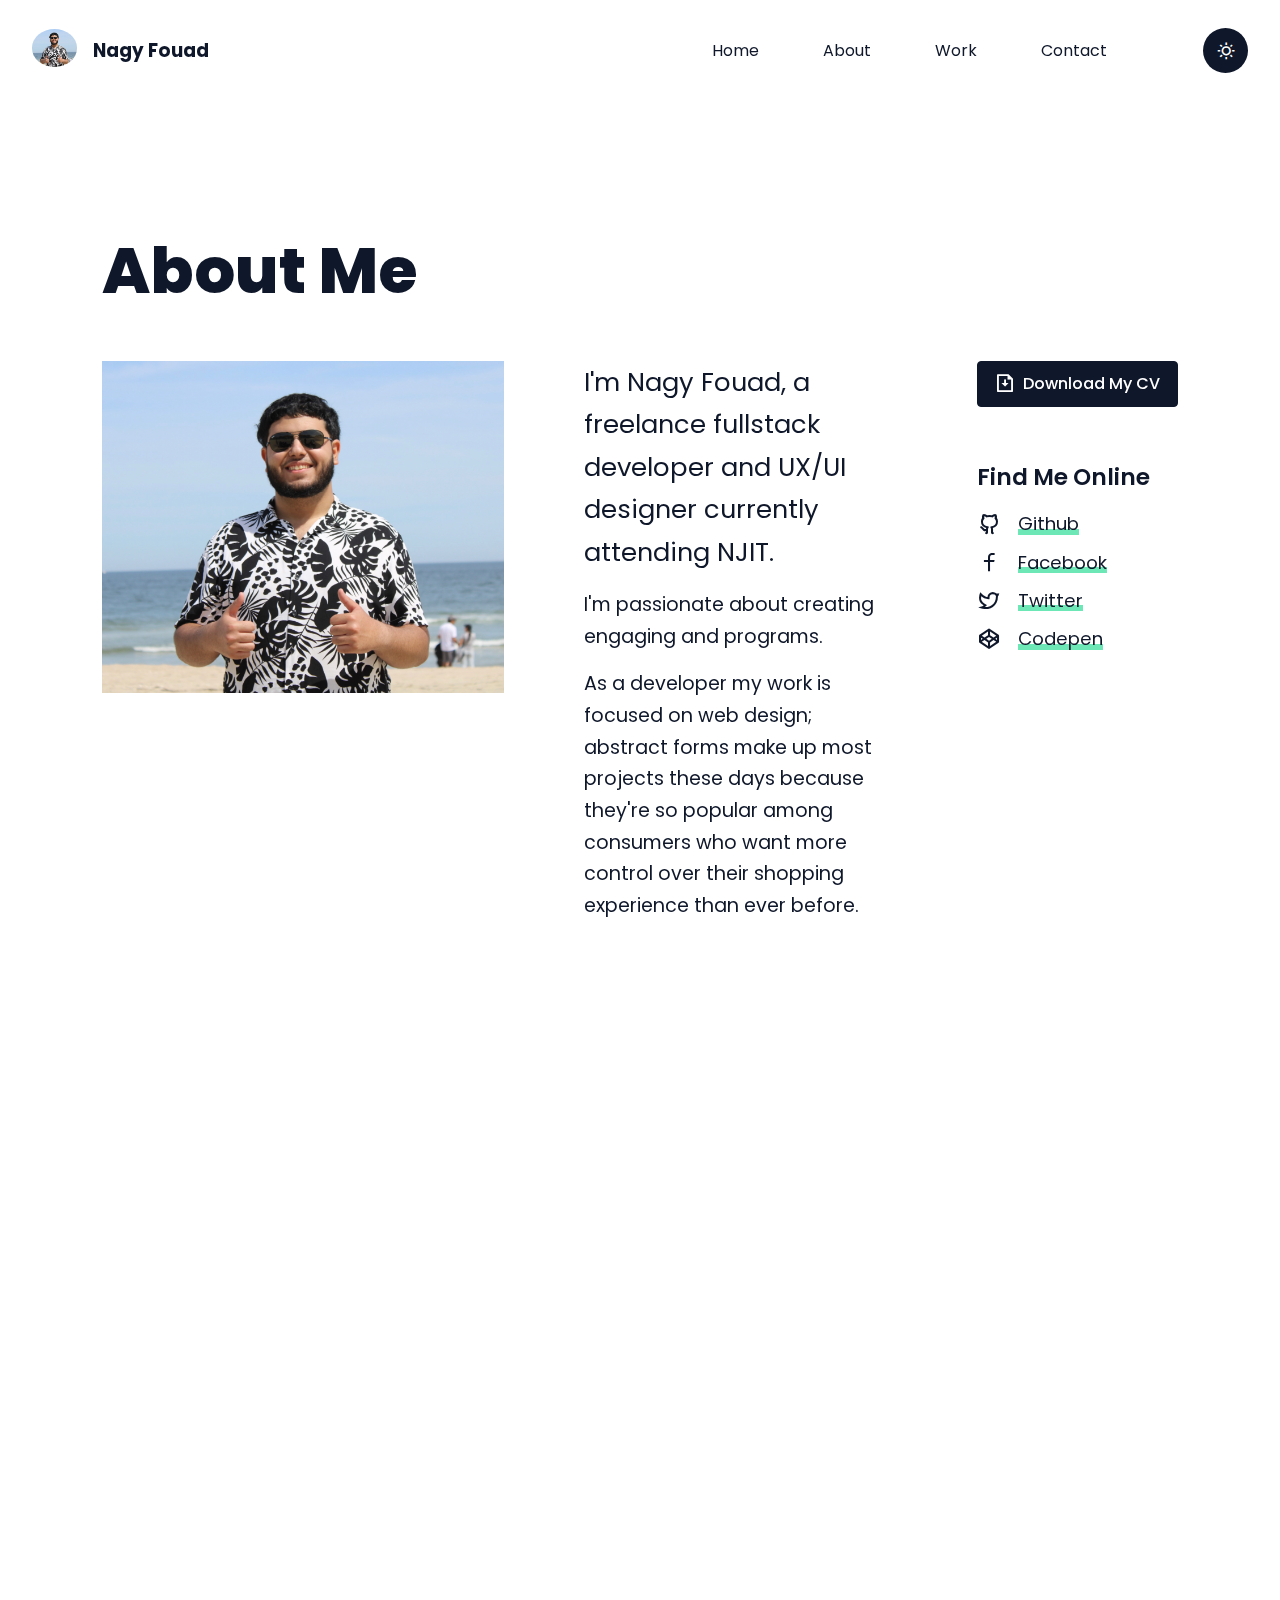
==== about.html @ dad7e88b "Update about.html" ====
<!doctype html>
<html lang="en">

<!-- Head -->
<head>
  <!-- Page Meta Tags-->
  <meta charset="utf-8">
  <meta http-equiv="x-ua-compatible" content="ie=edge">
  <meta name="viewport" content="width=device-width, initial-scale=1.0">
  <meta name="description" content="">
  <meta name="author" content="">
  <meta name="keywords" content="">

  <!-- Favicon -->
  <link rel="apple-touch-icon" sizes="180x180" href="./assets/images/favicon/apple-touch-icon.png">
  <link rel="icon" type="image/png" sizes="32x32" href="./assets/images/favicon/favicon-32x32.png">
  <link rel="icon" type="image/png" sizes="16x16" href="./assets/images/favicon/favicon-16x16.png">
  <link rel="mask-icon" href="./assets/images/favicon/safari-pinned-tab.svg" color="#5bbad5">
  <meta name="msapplication-TileColor" content="#da532c">
  <meta name="theme-color" content="#ffffff">

  <!-- Google Font-->
  <link rel="preconnect" href="https://fonts.googleapis.com">
  <link rel="preconnect" href="https://fonts.gstatic.com" crossorigin>
  <link href="https://fonts.googleapis.com/css2?family=Poppins:wght@300;400;500;600;700;800&display=swap" rel="stylesheet">

  <!-- Vendor CSS -->
  <link rel="stylesheet" href="./assets/css/libs.bundle.css" />

  <!-- Main CSS -->
  <link rel="stylesheet" href="./assets/css/theme.bundle.css" />

  <!-- Fix for custom scrollbar if JS is disabled-->
  <noscript>
    <style>
      /**
          * Reinstate scrolling for non-JS clients
          */
      .simplebar-content-wrapper {
        overflow: auto;
      }
    </style>
  </noscript>

  <!-- Page Title -->
  <title>Bootstrap 5 HTML Template</title>

</head>
<body class="">

    <!-- Locomotive Scroll Container-->
    <div data-scroll-container>
        <!-- Navbar -->
        <nav data-scroll-section class="navbar navbar-expand-lg navbar-light bg-transparent mb-5 mb-lg-10">
          <div class="container-fluid">
            <a class="navbar-brand d-flex align-items-center fade-in" href="./index.html" data-scroll>
              <picture class="avatar me-3" data-scroll data-scroll-speed="10" data-scroll-direction="horizontal" data-scroll-position="top">
                <img class="img-fluid rounded-circle" src="./assets/images/avatar-small.jpg" alt="HTML Bootstrap Template by Pixel Rocket">
              </picture>
              <span class="fw-bolder fs-6 d-flex justify-content-start" data-scroll-section>
                <span class="fade-in" data-scroll data-scroll-speed="2" data-scroll-delay=".03" data-scroll-position="top">Nagy Fouad</span>
              </span>
            </a>
            <button class="btn-icon navbar-toggler" type="button" data-bs-toggle="collapse" data-bs-target="#navbarSupportedContent"
              aria-controls="navbarSupportedContent" aria-expanded="false" aria-label="Toggle navigation">
              <i class="ri-menu-3-line"></i>
            </button>
            <div class="collapse navbar-collapse" id="navbarSupportedContent" data-scroll data-scroll-speed="4" data-scroll-delay=".6" data-scroll-position="top">
              <ul class="navbar-nav me-0 ms-auto mb-2 mb-lg-0 mt-4 mt-lg-0">
                <li class="nav-item">
                  <a class="nav-link" href="./index.html">Home</a>
                </li>
                <li class="nav-item">
                  <a class="nav-link" href="./about.html">About</a>
                </li>
                <li class="nav-item">
                  <a class="nav-link" href="./work-listing.html">Work</a>
                </li>
                <li class="nav-item">
                  <a class="nav-link" href="./contact.html">Contact</a>
                </li>
                <li class="nav-item d-lg-none">
                  <a class="nav-link btn-toggle-mode" href="#">Toggle Dark/Light Mode</a>
                </li>
              </ul>
            </div>
            <button class="btn-icon btn-toggle-mode ms-7 fade-in d-none d-lg-flex" data-scroll data-scroll-speed="-10" data-scroll-direction="horizontal" data-scroll-position="top"><i class="ri-sun-line"></i></button>
          </div>
        </nav>        <!-- / Navbar-->

        <!-- Main Section-->
        <section class="container py-3 " data-scroll-section>
            <!-- Page Content Goes Here -->

            <h1 class="display-3 mb-5" data-scroll data-scroll-speed="6" data-scroll-position="top">About Me</h1>

            <div class="row g-8">
                <!-- Profile Image-->
                <div class="col-12 col-md-5" data-scroll data-scroll-speed="6" data-scroll-position="top">
                    <picture>
                        <img class="img-fluid" src="./assets/images/avatar.jpg"
                            alt="HTML Bootstrap Template by Pixel Rocket">
                    </picture>
                </div>
                <!-- / Profile Image-->

                <!-- / Bio & CV Link-->
                <div class="col-12 col-md-7">
                    <div class="row g-5 g-xl-8">
                        <div class="col-12 col-xl-7" data-scroll data-scroll-speed="4" data-scroll-position="top">
                            <p class="lead">I'm Nagy Fouad, a freelance fullstack developer and UX/UI designer currently attending NJIT.</p>
                        
                            <p>I'm passionate about creating engaging and programs. 
                            
                            <p>As a developer my work is focused on web design; abstract forms make up most projects these days because they're so popular among consumers who want more control over their shopping experience than ever before.</p>
                        </div>
                        <div class="col-12 col-xl-5" data-scroll data-scroll-speed="2" data-scroll-position="top">
                            <a href="#" class="btn btn-dark w-100 d-flex align-items-center justify-content-center"><i class="ri-file-download-line ri-lg me-2"></i> Download My CV</a>
                            <h5 class="fw-medium mt-6 mb-3">Find Me Online</h5>
                            <ul class="list-unstyled">
                                <li class="d-flex align-items-center mb-2"><i class="ri-github-line me-3 ri-lg"></i> <a class="link-body" href="#">Github</a></li>
                                <li class="d-flex align-items-center mb-2"><i class="ri-facebook-line me-3 ri-lg"></i> <a class="link-body" href="#">Facebook</a></li>
                                <li class="d-flex align-items-center mb-2"><i class="ri-twitter-line me-3 ri-lg"></i> <a class="link-body" href="#">Twitter</a></li>
                                <li class="d-flex align-items-center mb-2"><i class="ri-codepen-line me-3 ri-lg"></i> <a class="link-body" href="#">Codepen</a></li>
                            </ul>
                        </div>
                    </div>
                </div>
                <!-- / Bio & CV Link-->
            </div>

            <!-- Experience-->
            <div class="py-lg-6" data-scroll>
                <h2 
                    class="display-6 border-bottom pb-5 mb-5 fade-in-up" 
                    data-scroll data-scroll-position="bottom"
                >Experience</h2>                <!-- Single Experience-->
                            <div 
                                class="row gx-2 mb-5 fade-in-up" 
                                data-scroll
                                data-scroll-position="bottom" 
                            >
                                <div class="col-12 col-lg-4">
                                    <p class="fw-bolder mb-1">NJIT - Computer Science</p>
                                    <span class="text-muted small">(2022 - present)</span>
                                </div>
                                <div class="col-12 col-lg-8">
                                    <p class="fw-bolder">Student</p>
                                    <p class="text-muted fw-light fs-6">I am a current NJIT computer science student. I am on the Dean's List, maintain a high GPA, and am a part of the COptic Society in my school.</p>
                                   
                                </div>
                            </div>
                            <!-- / Single Experience -->
                          
        
            </div>            <!-- / Experience-->

            <!-- / Skills-->
            <!-- Skills Section-->
            <div class="pt-2 pb-6 skills" data-scroll>
                <h2 
                    class="display-6 border-bottom pb-5 mb-5 fade-in-up" 
                    data-scroll data-scroll-position="bottom"
                >Skills</h2>        <div class="row gx-10 gy-5">
                            <!-- Single Skill-->
                            <div class="col-12 col-lg-6 fade-in-up"
                                data-scroll
                                data-scroll-position="bottom" 
                            >
                                <div class="row align-items-center">
                                    <div class="col-12 d-flex justify-content-end">
                                        <p class="mb-0 fw-bolder">75%</p>
                                    </div>
                                    <div class="col-4">
                                        <p class="mb-0 small lh-1">Javascript</p>
                                    </div>
                                    <div class="col-8">
                                        <div class="progress f-h-1">
                                            <div class="progress-bar" role="progressbar" style="width: 75%"
                                                aria-valuenow="75" aria-valuemin="0" aria-valuemax="100"></div>
                                        </div>
                                    </div>
                                </div>
                            </div>
                            <!-- / Single Skill -->
                            <!-- Single Skill-->
                            <div class="col-12 col-lg-6 fade-in-up"
                                data-scroll
                                data-scroll-position="bottom" 
                            >
                                <div class="row align-items-center">
                                    <div class="col-12 d-flex justify-content-end">
                                        <p class="mb-0 fw-bolder">95%</p>
                                    </div>
                                    <div class="col-4">
                                        <p class="mb-0 small lh-1">PHP</p>
                                    </div>
                                    <div class="col-8">
                                        <div class="progress f-h-1">
                                            <div class="progress-bar" role="progressbar" style="width: 95%"
                                                aria-valuenow="95" aria-valuemin="0" aria-valuemax="100"></div>
                                        </div>
                                    </div>
                                </div>
                            </div>
                            <!-- / Single Skill -->
                            <!-- Single Skill-->
                            <div class="col-12 col-lg-6 fade-in-up"
                                data-scroll
                                data-scroll-position="bottom" 
                            >
                                <div class="row align-items-center">
                                    <div class="col-12 d-flex justify-content-end">
                                        <p class="mb-0 fw-bolder">65%</p>
                                    </div>
                                    <div class="col-4">
                                        <p class="mb-0 small lh-1">HTML</p>
                                    </div>
                                    <div class="col-8">
                                        <div class="progress f-h-1">
                                            <div class="progress-bar" role="progressbar" style="width: 65%"
                                                aria-valuenow="65" aria-valuemin="0" aria-valuemax="100"></div>
                                        </div>
                                    </div>
                                </div>
                            </div>
                            <!-- / Single Skill -->
                            <!-- Single Skill-->
                            <div class="col-12 col-lg-6 fade-in-up"
                                data-scroll
                                data-scroll-position="bottom" 
                            >
                                <div class="row align-items-center">
                                    <div class="col-12 d-flex justify-content-end">
                                        <p class="mb-0 fw-bolder">35%</p>
                                    </div>
                                    <div class="col-4">
                                        <p class="mb-0 small lh-1">CSS</p>
                                    </div>
                                    <div class="col-8">
                                        <div class="progress f-h-1">
                                            <div class="progress-bar" role="progressbar" style="width: 35%"
                                                aria-valuenow="35" aria-valuemin="0" aria-valuemax="100"></div>
                                        </div>
                                    </div>
                                </div>
                            </div>
                            <!-- / Single Skill -->
                            <!-- Single Skill-->
                            <div class="col-12 col-lg-6 fade-in-up"
                                data-scroll
                                data-scroll-position="bottom" 
                            >
                                <div class="row align-items-center">
                                    <div class="col-12 d-flex justify-content-end">
                                        <p class="mb-0 fw-bolder">98%</p>
                                    </div>
                                    <div class="col-4">
                                        <p class="mb-0 small lh-1">GraphQL</p>
                                    </div>
                                    <div class="col-8">
                                        <div class="progress f-h-1">
                                            <div class="progress-bar" role="progressbar" style="width: 98%"
                                                aria-valuenow="98" aria-valuemin="0" aria-valuemax="100"></div>
                                        </div>
                                    </div>
                                </div>
                            </div>
                            <!-- / Single Skill -->
                            <!-- Single Skill-->
                            <div class="col-12 col-lg-6 fade-in-up"
                                data-scroll
                                data-scroll-position="bottom" 
                            >
                                <div class="row align-items-center">
                                    <div class="col-12 d-flex justify-content-end">
                                        <p class="mb-0 fw-bolder">95%</p>
                                    </div>
                                    <div class="col-4">
                                        <p class="mb-0 small lh-1">Python</p>
                                    </div>
                                    <div class="col-8">
                                        <div class="progress f-h-1">
                                            <div class="progress-bar" role="progressbar" style="width: 95%"
                                                aria-valuenow="45" aria-valuemin="0" aria-valuemax="100"></div>
                                        </div>
                                    </div>
                                </div>
                            </div>
                            <!-- / Single Skill -->
                    </div>
            </div>
            <!-- /Skills Section-->            <!-- / Skills-->

            <!-- /Page Content -->
        </section>
        <!-- / Main Section-->

        <!-- Footer -->
        <!-- Footer-->
        <div class="d-flex align-items-center justify-content-center flex-column col-lg-7 col-xl-6 col-xxl-5 text-center mx-auto mt-5 px-4 px-md-0 mt-lg-10" data-scroll-section>
            <h4 class="display-5 mb-5" data-scroll data-scroll-speed=".8" data-scroll-delay="0.05">Ready to discuss your project requirements?</h4>
            <a href="./contact.html" class="btn btn-primary">Get In Touch</a>
        </div>
        
        <footer class="border-top mt-10 pt-5 pb-8  " data-scroll-section>
        <div class="container d-flex justify-content-between">
            <p class="small">All rights reserved. © Nagy Fouad 2021. Template created by <a class="link-body" href="https://www.pixelrocket.store">Pixel Rocket</a></p>
            <ul class="list-unstyled d-flex align-items-center">
                <li class="ms-3"><a class="text-decoration-none text-muted" href="#"><i class="ri-Fouad-fill"></i></a></li>
                <li class="ms-3"><a class="text-decoration-none text-muted" href="#"><i class="ri-facebook-fill"></i></a></li>
                <li class="ms-3"><a class="text-decoration-none text-muted" href="#"><i class="ri-twitter-fill"></i></a></li>
            </ul>
        </div>
        </footer>
        <!-- / Footer-->
        <!-- / Footer-->
    </div>
    <!-- /Locomotive Scroll Container-->

    <!-- Theme JS -->
    <!-- Vendor JS -->
    <script src="./assets/js/vendor.bundle.js"></script>
    
    <!-- Theme JS -->
    <script src="./assets/js/theme.bundle.js"></script>
</body>

</html>
---- assets/css/libs.bundle.css ----
@font-face{font-family:swiper-icons;src:url("data:application/font-woff;charset=utf-8;base64, [base64]//wADZ2x5ZgAAAywAAADMAAAD2MHtryVoZWFkAAABbAAAADAAAAA2E2+eoWhoZWEAAAGcAAAAHwAAACQC9gDzaG10eAAAAigAAAAZAAAArgJkABFsb2NhAAAC0AAAAFoAAABaFQAUGG1heHAAAAG8AAAAHwAAACAAcABAbmFtZQAAA/gAAAE5AAACXvFdBwlwb3N0AAAFNAAAAGIAAACE5s74hXjaY2BkYGAAYpf5Hu/j+W2+MnAzMYDAzaX6QjD6/4//Bxj5GA8AuRwMYGkAPywL13jaY2BkYGA88P8Agx4j+/8fQDYfA1AEBWgDAIB2BOoAeNpjYGRgYNBh4GdgYgABEMnIABJzYNADCQAACWgAsQB42mNgYfzCOIGBlYGB0YcxjYGBwR1Kf2WQZGhhYGBiYGVmgAFGBiQQkOaawtDAoMBQxXjg/wEGPcYDDA4wNUA2CCgwsAAAO4EL6gAAeNpj2M0gyAACqxgGNWBkZ2D4/wMA+xkDdgAAAHjaY2BgYGaAYBkGRgYQiAHyGMF8FgYHIM3DwMHABGQrMOgyWDLEM1T9/w8UBfEMgLzE////P/5//f/V/xv+r4eaAAeMbAxwIUYmIMHEgKYAYjUcsDAwsLKxc3BycfPw8jEQA/[base64]/uznmfPFBNODM2K7MTQ45YEAZqGP81AmGGcF3iPqOop0r1SPTaTbVkfUe4HXj97wYE+yNwWYxwWu4v1ugWHgo3S1XdZEVqWM7ET0cfnLGxWfkgR42o2PvWrDMBSFj/IHLaF0zKjRgdiVMwScNRAoWUoH78Y2icB/yIY09An6AH2Bdu/UB+yxopYshQiEvnvu0dURgDt8QeC8PDw7Fpji3fEA4z/PEJ6YOB5hKh4dj3EvXhxPqH/SKUY3rJ7srZ4FZnh1PMAtPhwP6fl2PMJMPDgeQ4rY8YT6Gzao0eAEA409DuggmTnFnOcSCiEiLMgxCiTI6Cq5DZUd3Qmp10vO0LaLTd2cjN4fOumlc7lUYbSQcZFkutRG7g6JKZKy0RmdLY680CDnEJ+UMkpFFe1RN7nxdVpXrC4aTtnaurOnYercZg2YVmLN/d/gczfEimrE/fs/bOuq29Zmn8tloORaXgZgGa78yO9/cnXm2BpaGvq25Dv9S4E9+5SIc9PqupJKhYFSSl47+Qcr1mYNAAAAeNptw0cKwkAAAMDZJA8Q7OUJvkLsPfZ6zFVERPy8qHh2YER+3i/BP83vIBLLySsoKimrqKqpa2hp6+jq6RsYGhmbmJqZSy0sraxtbO3sHRydnEMU4uR6yx7JJXveP7WrDycAAAAAAAH//wACeNpjYGRgYOABYhkgZgJCZgZNBkYGLQZtIJsFLMYAAAw3ALgAeNolizEKgDAQBCchRbC2sFER0YD6qVQiBCv/H9ezGI6Z5XBAw8CBK/m5iQQVauVbXLnOrMZv2oLdKFa8Pjuru2hJzGabmOSLzNMzvutpB3N42mNgZGBg4GKQYzBhYMxJLMlj4GBgAYow/P/PAJJhLM6sSoWKfWCAAwDAjgbRAAB42mNgYGBkAIIbCZo5IPrmUn0hGA0AO8EFTQAA") format("woff");font-weight:400;font-style:normal}:root{--swiper-theme-color:#007aff}.swiper-container{margin-left:auto;margin-right:auto;position:relative;overflow:hidden;list-style:none;padding:0;z-index:1}.swiper-container-vertical>.swiper-wrapper{flex-direction:column}.swiper-wrapper{position:relative;width:100%;height:100%;z-index:1;display:flex;transition-property:transform;box-sizing:content-box}.swiper-container-android .swiper-slide,.swiper-wrapper{transform:translateZ(0)}.swiper-container-multirow>.swiper-wrapper{flex-wrap:wrap}.swiper-container-multirow-column>.swiper-wrapper{flex-wrap:wrap;flex-direction:column}.swiper-container-free-mode>.swiper-wrapper{transition-timing-function:ease-out;margin:0 auto}.swiper-container-pointer-events{touch-action:pan-y}.swiper-container-pointer-events.swiper-container-vertical{touch-action:pan-x}.swiper-slide{flex-shrink:0;width:100%;height:100%;position:relative;transition-property:transform}.swiper-slide-invisible-blank{visibility:hidden}.swiper-container-autoheight,.swiper-container-autoheight .swiper-slide{height:auto}.swiper-container-autoheight .swiper-wrapper{align-items:flex-start;transition-property:transform,height}.swiper-container-3d{perspective:1200px}.swiper-container-3d .swiper-cube-shadow,.swiper-container-3d .swiper-slide,.swiper-container-3d .swiper-slide-shadow-bottom,.swiper-container-3d .swiper-slide-shadow-left,.swiper-container-3d .swiper-slide-shadow-right,.swiper-container-3d .swiper-slide-shadow-top,.swiper-container-3d .swiper-wrapper{transform-style:preserve-3d}.swiper-container-3d .swiper-slide-shadow-bottom,.swiper-container-3d .swiper-slide-shadow-left,.swiper-container-3d .swiper-slide-shadow-right,.swiper-container-3d .swiper-slide-shadow-top{position:absolute;left:0;top:0;width:100%;height:100%;pointer-events:none;z-index:10}.swiper-container-3d .swiper-slide-shadow-left{background-image:linear-gradient(270deg,rgba(0,0,0,.5),transparent)}.swiper-container-3d .swiper-slide-shadow-right{background-image:linear-gradient(90deg,rgba(0,0,0,.5),transparent)}.swiper-container-3d .swiper-slide-shadow-top{background-image:linear-gradient(0deg,rgba(0,0,0,.5),transparent)}.swiper-container-3d .swiper-slide-shadow-bottom{background-image:linear-gradient(180deg,rgba(0,0,0,.5),transparent)}.swiper-container-css-mode>.swiper-wrapper{overflow:auto;scrollbar-width:none;-ms-overflow-style:none}.swiper-container-css-mode>.swiper-wrapper::-webkit-scrollbar{display:none}.swiper-container-css-mode>.swiper-wrapper>.swiper-slide{scroll-snap-align:start start}.swiper-container-horizontal.swiper-container-css-mode>.swiper-wrapper{scroll-snap-type:x mandatory}.swiper-container-vertical.swiper-container-css-mode>.swiper-wrapper{scroll-snap-type:y mandatory}:root{--swiper-navigation-size:44px}.swiper-button-next,.swiper-button-prev{position:absolute;top:50%;width:calc(var(--swiper-navigation-size)/44*27);height:var(--swiper-navigation-size);margin-top:calc(var(--swiper-navigation-size)*-1/2);z-index:10;cursor:pointer;display:flex;align-items:center;justify-content:center;color:var(--swiper-navigation-color,var(--swiper-theme-color))}.swiper-button-next.swiper-button-disabled,.swiper-button-prev.swiper-button-disabled{opacity:.35;cursor:auto;pointer-events:none}.swiper-button-next:after,.swiper-button-prev:after{font-family:swiper-icons;font-size:var(--swiper-navigation-size);text-transform:none!important;letter-spacing:0;text-transform:none;font-variant:normal;line-height:1}.swiper-button-prev,.swiper-container-rtl .swiper-button-next{left:10px;right:auto}.swiper-button-prev:after,.swiper-container-rtl .swiper-button-next:after{content:"prev"}.swiper-button-next,.swiper-container-rtl .swiper-button-prev{right:10px;left:auto}.swiper-button-next:after,.swiper-container-rtl .swiper-button-prev:after{content:"next"}.swiper-button-next.swiper-button-white,.swiper-button-prev.swiper-button-white{--swiper-navigation-color:#fff}.swiper-button-next.swiper-button-black,.swiper-button-prev.swiper-button-black{--swiper-navigation-color:#000}.swiper-button-lock{display:none}.swiper-pagination{position:absolute;text-align:center;transition:opacity .3s;transform:translateZ(0);z-index:10}.swiper-pagination.swiper-pagination-hidden{opacity:0}.swiper-container-horizontal>.swiper-pagination-bullets,.swiper-pagination-custom,.swiper-pagination-fraction{bottom:10px;left:0;width:100%}.swiper-pagination-bullets-dynamic{overflow:hidden;font-size:0}.swiper-pagination-bullets-dynamic .swiper-pagination-bullet{transform:scale(.33);position:relative}.swiper-pagination-bullets-dynamic .swiper-pagination-bullet-active,.swiper-pagination-bullets-dynamic .swiper-pagination-bullet-active-main{transform:scale(1)}.swiper-pagination-bullets-dynamic .swiper-pagination-bullet-active-prev{transform:scale(.66)}.swiper-pagination-bullets-dynamic .swiper-pagination-bullet-active-prev-prev{transform:scale(.33)}.swiper-pagination-bullets-dynamic .swiper-pagination-bullet-active-next{transform:scale(.66)}.swiper-pagination-bullets-dynamic .swiper-pagination-bullet-active-next-next{transform:scale(.33)}.swiper-pagination-bullet{width:8px;height:8px;display:inline-block;border-radius:50%;background:#000;opacity:.2}button.swiper-pagination-bullet{border:none;margin:0;padding:0;box-shadow:none;-webkit-appearance:none;-moz-appearance:none;appearance:none}.swiper-pagination-clickable .swiper-pagination-bullet{cursor:pointer}.swiper-pagination-bullet-active{opacity:1;background:var(--swiper-pagination-color,var(--swiper-theme-color))}.swiper-container-vertical>.swiper-pagination-bullets{right:10px;top:50%;transform:translate3d(0,-50%,0)}.swiper-container-vertical>.swiper-pagination-bullets .swiper-pagination-bullet{margin:6px 0;display:block}.swiper-container-vertical>.swiper-pagination-bullets.swiper-pagination-bullets-dynamic{top:50%;transform:translateY(-50%);width:8px}.swiper-container-vertical>.swiper-pagination-bullets.swiper-pagination-bullets-dynamic .swiper-pagination-bullet{display:inline-block;transition:transform .2s,top .2s}.swiper-container-horizontal>.swiper-pagination-bullets .swiper-pagination-bullet{margin:0 4px}.swiper-container-horizontal>.swiper-pagination-bullets.swiper-pagination-bullets-dynamic{left:50%;transform:translateX(-50%);white-space:nowrap}.swiper-container-horizontal>.swiper-pagination-bullets.swiper-pagination-bullets-dynamic .swiper-pagination-bullet{transition:transform .2s,left .2s}.swiper-container-horizontal.swiper-container-rtl>.swiper-pagination-bullets-dynamic .swiper-pagination-bullet{transition:transform .2s,right .2s}.swiper-pagination-progressbar{background:rgba(0,0,0,.25);position:absolute}.swiper-pagination-progressbar .swiper-pagination-progressbar-fill{background:var(--swiper-pagination-color,var(--swiper-theme-color));position:absolute;left:0;top:0;width:100%;height:100%;transform:scale(0);transform-origin:left top}.swiper-container-rtl .swiper-pagination-progressbar .swiper-pagination-progressbar-fill{transform-origin:right top}.swiper-container-horizontal>.swiper-pagination-progressbar,.swiper-container-vertical>.swiper-pagination-progressbar.swiper-pagination-progressbar-opposite{width:100%;height:4px;left:0;top:0}.swiper-container-horizontal>.swiper-pagination-progressbar.swiper-pagination-progressbar-opposite,.swiper-container-vertical>.swiper-pagination-progressbar{width:4px;height:100%;left:0;top:0}.swiper-pagination-white{--swiper-pagination-color:#fff}.swiper-pagination-black{--swiper-pagination-color:#000}.swiper-pagination-lock{display:none}.swiper-scrollbar{border-radius:10px;position:relative;-ms-touch-action:none;background:rgba(0,0,0,.1)}.swiper-container-horizontal>.swiper-scrollbar{position:absolute;left:1%;bottom:3px;z-index:50;height:5px;width:98%}.swiper-container-vertical>.swiper-scrollbar{position:absolute;right:3px;top:1%;z-index:50;width:5px;height:98%}.swiper-scrollbar-drag{height:100%;width:100%;position:relative;background:rgba(0,0,0,.5);border-radius:10px;left:0;top:0}.swiper-scrollbar-cursor-drag{cursor:move}.swiper-scrollbar-lock{display:none}.swiper-zoom-container{width:100%;height:100%;display:flex;justify-content:center;align-items:center;text-align:center}.swiper-zoom-container>canvas,.swiper-zoom-container>img,.swiper-zoom-container>svg{max-width:100%;max-height:100%;object-fit:contain}.swiper-slide-zoomed{cursor:move}.swiper-lazy-preloader{width:42px;height:42px;position:absolute;left:50%;top:50%;margin-left:-21px;margin-top:-21px;z-index:10;transform-origin:50%;animation:swiper-preloader-spin 1s linear infinite;box-sizing:border-box;border-radius:50%;border:4px solid var(--swiper-preloader-color,var(--swiper-theme-color));border-top:4px solid transparent}.swiper-lazy-preloader-white{--swiper-preloader-color:#fff}.swiper-lazy-preloader-black{--swiper-preloader-color:#000}@keyframes swiper-preloader-spin{to{transform:rotate(1turn)}}.swiper-container .swiper-notification{position:absolute;left:0;top:0;pointer-events:none;opacity:0;z-index:-1000}.swiper-container-fade.swiper-container-free-mode .swiper-slide{transition-timing-function:ease-out}.swiper-container-fade .swiper-slide{pointer-events:none;transition-property:opacity}.swiper-container-fade .swiper-slide .swiper-slide{pointer-events:none}.swiper-container-fade .swiper-slide-active,.swiper-container-fade .swiper-slide-active .swiper-slide-active{pointer-events:auto}.swiper-container-cube{overflow:visible}.swiper-container-cube .swiper-slide{pointer-events:none;-webkit-backface-visibility:hidden;backface-visibility:hidden;z-index:1;visibility:hidden;transform-origin:0 0;width:100%;height:100%}.swiper-container-cube .swiper-slide .swiper-slide{pointer-events:none}.swiper-container-cube.swiper-container-rtl .swiper-slide{transform-origin:100% 0}.swiper-container-cube .swiper-slide-active,.swiper-container-cube .swiper-slide-active .swiper-slide-active{pointer-events:auto}.swiper-container-cube .swiper-slide-active,.swiper-container-cube .swiper-slide-next,.swiper-container-cube .swiper-slide-next+.swiper-slide,.swiper-container-cube .swiper-slide-prev{pointer-events:auto;visibility:visible}.swiper-container-cube .swiper-slide-shadow-bottom,.swiper-container-cube .swiper-slide-shadow-left,.swiper-container-cube .swiper-slide-shadow-right,.swiper-container-cube .swiper-slide-shadow-top{z-index:0;-webkit-backface-visibility:hidden;backface-visibility:hidden}.swiper-container-cube .swiper-cube-shadow{position:absolute;left:0;bottom:0;width:100%;height:100%;opacity:.6;z-index:0}.swiper-container-cube .swiper-cube-shadow:before{content:"";background:#000;position:absolute;left:0;top:0;bottom:0;right:0;-webkit-filter:blur(50px);filter:blur(50px)}.swiper-container-flip{overflow:visible}.swiper-container-flip .swiper-slide{pointer-events:none;-webkit-backface-visibility:hidden;backface-visibility:hidden;z-index:1}.swiper-container-flip .swiper-slide .swiper-slide{pointer-events:none}.swiper-container-flip .swiper-slide-active,.swiper-container-flip .swiper-slide-active .swiper-slide-active{pointer-events:auto}.swiper-container-flip .swiper-slide-shadow-bottom,.swiper-container-flip .swiper-slide-shadow-left,.swiper-container-flip .swiper-slide-shadow-right,.swiper-container-flip .swiper-slide-shadow-top{z-index:0;-webkit-backface-visibility:hidden;backface-visibility:hidden}html.has-scroll-smooth{overflow:hidden}html.has-scroll-dragging{-webkit-user-select:none;-moz-user-select:none;-ms-user-select:none;user-select:none}.has-scroll-smooth body{overflow:hidden}.has-scroll-smooth [data-scroll-container]{min-height:100vh}[data-scroll-direction=horizontal] [data-scroll-container]{height:100vh;display:inline-block;white-space:nowrap}[data-scroll-direction=horizontal] [data-scroll-section]{display:inline-block;vertical-align:top;white-space:nowrap;height:100%}.c-scrollbar{position:absolute;right:0;top:0;width:11px;height:100%;transform-origin:center right;transition:transform .3s,opacity .3s;opacity:0}.c-scrollbar:hover{transform:scaleX(1.45)}.c-scrollbar:hover,.has-scroll-dragging .c-scrollbar,.has-scroll-scrolling .c-scrollbar{opacity:1}[data-scroll-direction=horizontal] .c-scrollbar{width:100%;height:10px;top:auto;bottom:0;transform:scaleY(1)}[data-scroll-direction=horizontal] .c-scrollbar:hover{transform:scaleY(1.3)}.c-scrollbar_thumb{position:absolute;top:0;right:0;background-color:#000;opacity:.5;width:7px;border-radius:10px;margin:2px;cursor:-webkit-grab;cursor:grab}.has-scroll-dragging .c-scrollbar_thumb{cursor:-webkit-grabbing;cursor:grabbing}[data-scroll-direction=horizontal] .c-scrollbar_thumb{right:auto;bottom:0}
---- assets/css/theme.bundle.css ----
.bg-img-cover{height:44rem;background-repeat:no-repeat;background-size:cover;background-position:50%}@media(max-width:991.98px){.bg-img-cover{height:20rem}}.body .border,body .border-bottom,body .border-left,body .border-right,body .border-top{border-color:var(--theme-border-color)!important}.text-highlight{position:relative}.text-highlight:after{content:"";height:6px;position:absolute;z-index:-1;left:0;right:0;bottom:5px;background:#6ee7b7}.text-vertical{transform:rotate(90deg);transform-origin:left top;display:inline-block;position:absolute;left:0;top:0}.text-vertical-link{text-decoration:none;color:var(--theme-body-color);transition:color .2s ease-in}.text-vertical-link:hover{color:#6ee7b7}.subtitle-sm,.subtitle-xs{color:#94a3b8;letter-spacing:.18em;text-transform:uppercase;font-size:.875em}.subtitle-xs{font-size:13px;font-weight:500}.link-body{text-decoration:none;position:relative}.link-body,.link-body:active,.link-body:hover{color:var(--theme-link-body-color)}.link-body:after{content:"";height:6px;position:absolute;z-index:-1;left:0;right:0;bottom:5px;background:var(--theme-link-body-psuedo-bg);transition:all .2s ease-in}.link-body:hover:after{height:50%}.link-cover:after{position:absolute;top:0;right:0;left:0;bottom:0;content:"";display:block}@media(max-width:991.98px){.typed-elem{min-height:10rem}}@media(max-width:767.98px){.typed-elem{min-height:12rem}}:root{--bs-blue:#3266ff;--bs-indigo:#6610f2;--bs-purple:#6f46ff;--bs-pink:#ffa69e;--bs-red:#ff6350;--bs-orange:#fc6229;--bs-yellow:#f0ae4f;--bs-green:#6ee7b7;--bs-teal:#08c5d5;--bs-cyan:#0dcaf0;--bs-white:#fff;--bs-gray:#475569;--bs-gray-dark:#1e293b;--bs-gray-100:#f1f5f9;--bs-gray-200:#e2e8f0;--bs-gray-300:#cbd5e1;--bs-gray-400:#94a3b8;--bs-gray-500:#64748b;--bs-gray-600:#475569;--bs-gray-700:#334155;--bs-gray-800:#1e293b;--bs-gray-900:#0f172a;--bs-primary:#6ee7b7;--bs-secondary:#475569;--bs-success:#6ee7b7;--bs-info:#0dcaf0;--bs-warning:#f0ae4f;--bs-danger:#ff6350;--bs-light:#f1f5f9;--bs-dark:#0f172a;--bs-primary-rgb:110,231,183;--bs-secondary-rgb:71,85,105;--bs-success-rgb:110,231,183;--bs-info-rgb:13,202,240;--bs-warning-rgb:240,174,79;--bs-danger-rgb:255,99,80;--bs-light-rgb:241,245,249;--bs-dark-rgb:15,23,42;--bs-white-rgb:255,255,255;--bs-black-rgb:0,0,0;--bs-body-color-rgb:15,23,42;--bs-body-bg-rgb:255,255,255;--bs-font-sans-serif:system-ui,-apple-system,"Segoe UI",Roboto,"Helvetica Neue",Arial,"Noto Sans","Liberation Sans",sans-serif,"Apple Color Emoji","Segoe UI Emoji","Segoe UI Symbol","Noto Color Emoji";--bs-font-monospace:SFMono-Regular,Menlo,Monaco,Consolas,"Liberation Mono","Courier New",monospace;--bs-gradient:linear-gradient(180deg,hsla(0,0%,100%,0.15),hsla(0,0%,100%,0));--bs-body-font-family:var(--bs-font-sans-serif);--bs-body-font-size:1.15rem;--bs-body-font-weight:400;--bs-body-line-height:1.65;--bs-body-color:#0f172a;--bs-body-bg:#fff}*,:after,:before{box-sizing:border-box}@media(prefers-reduced-motion:no-preference){:root{scroll-behavior:smooth}}body{margin:0;font-family:var(--bs-body-font-family);font-size:var(--bs-body-font-size);font-weight:var(--bs-body-font-weight);line-height:var(--bs-body-line-height);color:var(--bs-body-color);text-align:var(--bs-body-text-align);background-color:var(--bs-body-bg);-webkit-text-size-adjust:100%;-webkit-tap-highlight-color:rgba(0,0,0,0)}hr{margin:1rem 0;color:inherit;background-color:currentColor;border:0;opacity:.25}hr:not([size]){height:1px}.h1,.h2,.h3,.h4,.h5,.h6,h1,h2,h3,h4,h5,h6{margin-top:0;margin-bottom:.5rem;font-weight:600;line-height:1.3}.h1,h1{font-size:calc(1.4125rem + 1.95vw)}@media(min-width:1200px){.h1,h1{font-size:2.875rem}}.h2,h2{font-size:calc(1.355rem + 1.26vw)}@media(min-width:1200px){.h2,h2{font-size:2.3rem}}.h3,h3{font-size:calc(1.32625rem + .915vw)}@media(min-width:1200px){.h3,h3{font-size:2.0125rem}}.h4,h4{font-size:calc(1.2975rem + .57vw)}@media(min-width:1200px){.h4,h4{font-size:1.725rem}}.h5,h5{font-size:calc(1.26875rem + .225vw)}@media(min-width:1200px){.h5,h5{font-size:1.4375rem}}.h6,h6{font-size:1.15rem}p{margin-top:0;margin-bottom:1rem}abbr[data-bs-original-title],abbr[title]{-webkit-text-decoration:underline dotted;text-decoration:underline dotted;cursor:help;-webkit-text-decoration-skip-ink:none;text-decoration-skip-ink:none}address{margin-bottom:1rem;font-style:normal;line-height:inherit}ol,ul{padding-left:2rem}dl,ol,ul{margin-top:0;margin-bottom:1rem}ol ol,ol ul,ul ol,ul ul{margin-bottom:0}dt{font-weight:700}dd{margin-bottom:.5rem;margin-left:0}blockquote{margin:0 0 1rem}b,strong{font-weight:bolder}.small,small{font-size:.875em}.mark,mark{padding:.2em;background-color:#fcf8e3}sub,sup{position:relative;font-size:.75em;line-height:0;vertical-align:baseline}sub{bottom:-.25em}sup{top:-.5em}a{color:#6ee7b7;text-decoration:underline}a:hover{color:#58b992}a:not([href]):not([class]),a:not([href]):not([class]):hover{color:inherit;text-decoration:none}code,kbd,pre,samp{font-family:var(--bs-font-monospace);font-size:1em;direction:ltr;unicode-bidi:bidi-override}pre{display:block;margin-top:0;margin-bottom:1rem;overflow:auto;font-size:.875em}pre code{font-size:inherit;color:inherit;word-break:normal}code{font-size:.875em;color:#ffa69e;word-wrap:break-word}a>code{color:inherit}kbd{padding:.2rem .4rem;font-size:.875em;color:#fff;background-color:#0f172a;border-radius:.2rem}kbd kbd{padding:0;font-size:1em;font-weight:700}figure{margin:0 0 1rem}img,svg{vertical-align:middle}table{caption-side:bottom;border-collapse:collapse}caption{padding-top:.5rem;padding-bottom:.5rem;color:#94a3b8;text-align:left}th{text-align:inherit;text-align:-webkit-match-parent}tbody,td,tfoot,th,thead,tr{border:0 solid;border-color:inherit}label{display:inline-block}button{border-radius:0}button:focus:not(:focus-visible){outline:0}button,input,optgroup,select,textarea{margin:0;font-family:inherit;font-size:inherit;line-height:inherit}button,select{text-transform:none}[role=button]{cursor:pointer}select{word-wrap:normal}select:disabled{opacity:1}[list]::-webkit-calendar-picker-indicator{display:none}[type=button],[type=reset],[type=submit],button{-webkit-appearance:button}[type=button]:not(:disabled),[type=reset]:not(:disabled),[type=submit]:not(:disabled),button:not(:disabled){cursor:pointer}::-moz-focus-inner{padding:0;border-style:none}textarea{resize:vertical}fieldset{min-width:0;padding:0;margin:0;border:0}legend{float:left;width:100%;padding:0;margin-bottom:.5rem;font-size:calc(1.275rem + .3vw);line-height:inherit}@media(min-width:1200px){legend{font-size:1.5rem}}legend+*{clear:left}::-webkit-datetime-edit-day-field,::-webkit-datetime-edit-fields-wrapper,::-webkit-datetime-edit-hour-field,::-webkit-datetime-edit-minute,::-webkit-datetime-edit-month-field,::-webkit-datetime-edit-text,::-webkit-datetime-edit-year-field{padding:0}::-webkit-inner-spin-button{height:auto}[type=search]{outline-offset:-2px;-webkit-appearance:textfield}::-webkit-search-decoration{-webkit-appearance:none}::-webkit-color-swatch-wrapper{padding:0}::file-selector-button{font:inherit}::-webkit-file-upload-button{font:inherit;-webkit-appearance:button}output{display:inline-block}iframe{border:0}summary{display:list-item;cursor:pointer}progress{vertical-align:baseline}[hidden]{display:none!important}.lead{font-size:calc(1.286rem + .432vw);font-weight:400}@media(min-width:1200px){.lead{font-size:1.61rem}}.display-1{font-size:calc(1.675rem + 5.1vw);font-weight:800;line-height:1.3}@media(min-width:1200px){.display-1{font-size:5.5rem}}.display-2{font-size:calc(1.575rem + 3.9vw);font-weight:800;line-height:1.3}@media(min-width:1200px){.display-2{font-size:4.5rem}}.display-3{font-size:calc(1.525rem + 3.3vw);font-weight:800;line-height:1.3}@media(min-width:1200px){.display-3{font-size:4rem}}.display-4{font-size:calc(1.475rem + 2.7vw);font-weight:800;line-height:1.3}@media(min-width:1200px){.display-4{font-size:3.5rem}}.display-5{font-size:calc(1.425rem + 2.1vw);font-weight:800;line-height:1.3}@media(min-width:1200px){.display-5{font-size:3rem}}.display-6{font-size:calc(1.35rem + 1.2vw);font-weight:800;line-height:1.3}@media(min-width:1200px){.display-6{font-size:2.25rem}}.list-inline,.list-unstyled{padding-left:0;list-style:none}.list-inline-item{display:inline-block}.list-inline-item:not(:last-child){margin-right:.5rem}.initialism{font-size:.875em;text-transform:uppercase}.blockquote{margin-bottom:1rem;font-size:calc(1.26875rem + .225vw)}@media(min-width:1200px){.blockquote{font-size:1.4375rem}}.blockquote>:last-child{margin-bottom:0}.blockquote-footer{margin-top:-1rem;margin-bottom:1rem;font-size:.875em;color:#475569}.blockquote-footer:before{content:"— "}.img-fluid,.img-thumbnail{max-width:100%;height:auto}.img-thumbnail{padding:.25rem;background-color:#fff;border:1px solid #cbd5e1;border-radius:.25rem}.figure{display:inline-block}.figure-img{margin-bottom:.5rem;line-height:1}.figure-caption{font-size:.875em;color:#475569}.container,.container-fluid,.container-lg,.container-md,.container-sm,.container-xl,.container-xxl{width:100%;padding-right:var(--bs-gutter-x,.75rem);padding-left:var(--bs-gutter-x,.75rem);margin-right:auto;margin-left:auto}@media(min-width:576px){.container,.container-sm{max-width:100%}}@media(min-width:768px){.container,.container-md,.container-sm{max-width:100%}}@media(min-width:992px){.container,.container-lg,.container-md,.container-sm{max-width:100%}}@media(min-width:1200px){.container,.container-lg,.container-md,.container-sm,.container-xl{max-width:1140px}}@media(min-width:1400px){.container,.container-lg,.container-md,.container-sm,.container-xl,.container-xxl{max-width:1320px}}.row{--bs-gutter-x:1.5rem;--bs-gutter-y:0;display:flex;flex-wrap:wrap;margin-top:calc(var(--bs-gutter-y)*-1);margin-right:calc(var(--bs-gutter-x)*-0.5);margin-left:calc(var(--bs-gutter-x)*-0.5)}.row>*{flex-shrink:0;width:100%;max-width:100%;padding-right:calc(var(--bs-gutter-x)*0.5);padding-left:calc(var(--bs-gutter-x)*0.5);margin-top:var(--bs-gutter-y)}.grid{display:grid;grid-template-rows:repeat(var(--bs-rows,1),1fr);grid-template-columns:repeat(var(--bs-columns,12),1fr);gap:var(--bs-gap,1.5rem)}.grid .g-col-1{grid-column:auto/span 1}.grid .g-col-2{grid-column:auto/span 2}.grid .g-col-3{grid-column:auto/span 3}.grid .g-col-4{grid-column:auto/span 4}.grid .g-col-5{grid-column:auto/span 5}.grid .g-col-6{grid-column:auto/span 6}.grid .g-col-7{grid-column:auto/span 7}.grid .g-col-8{grid-column:auto/span 8}.grid .g-col-9{grid-column:auto/span 9}.grid .g-col-10{grid-column:auto/span 10}.grid .g-col-11{grid-column:auto/span 11}.grid .g-col-12{grid-column:auto/span 12}.grid .g-start-1{grid-column-start:1}.grid .g-start-2{grid-column-start:2}.grid .g-start-3{grid-column-start:3}.grid .g-start-4{grid-column-start:4}.grid .g-start-5{grid-column-start:5}.grid .g-start-6{grid-column-start:6}.grid .g-start-7{grid-column-start:7}.grid .g-start-8{grid-column-start:8}.grid .g-start-9{grid-column-start:9}.grid .g-start-10{grid-column-start:10}.grid .g-start-11{grid-column-start:11}@media(min-width:576px){.grid .g-col-sm-1{grid-column:auto/span 1}.grid .g-col-sm-2{grid-column:auto/span 2}.grid .g-col-sm-3{grid-column:auto/span 3}.grid .g-col-sm-4{grid-column:auto/span 4}.grid .g-col-sm-5{grid-column:auto/span 5}.grid .g-col-sm-6{grid-column:auto/span 6}.grid .g-col-sm-7{grid-column:auto/span 7}.grid .g-col-sm-8{grid-column:auto/span 8}.grid .g-col-sm-9{grid-column:auto/span 9}.grid .g-col-sm-10{grid-column:auto/span 10}.grid .g-col-sm-11{grid-column:auto/span 11}.grid .g-col-sm-12{grid-column:auto/span 12}.grid .g-start-sm-1{grid-column-start:1}.grid .g-start-sm-2{grid-column-start:2}.grid .g-start-sm-3{grid-column-start:3}.grid .g-start-sm-4{grid-column-start:4}.grid .g-start-sm-5{grid-column-start:5}.grid .g-start-sm-6{grid-column-start:6}.grid .g-start-sm-7{grid-column-start:7}.grid .g-start-sm-8{grid-column-start:8}.grid .g-start-sm-9{grid-column-start:9}.grid .g-start-sm-10{grid-column-start:10}.grid .g-start-sm-11{grid-column-start:11}}@media(min-width:768px){.grid .g-col-md-1{grid-column:auto/span 1}.grid .g-col-md-2{grid-column:auto/span 2}.grid .g-col-md-3{grid-column:auto/span 3}.grid .g-col-md-4{grid-column:auto/span 4}.grid .g-col-md-5{grid-column:auto/span 5}.grid .g-col-md-6{grid-column:auto/span 6}.grid .g-col-md-7{grid-column:auto/span 7}.grid .g-col-md-8{grid-column:auto/span 8}.grid .g-col-md-9{grid-column:auto/span 9}.grid .g-col-md-10{grid-column:auto/span 10}.grid .g-col-md-11{grid-column:auto/span 11}.grid .g-col-md-12{grid-column:auto/span 12}.grid .g-start-md-1{grid-column-start:1}.grid .g-start-md-2{grid-column-start:2}.grid .g-start-md-3{grid-column-start:3}.grid .g-start-md-4{grid-column-start:4}.grid .g-start-md-5{grid-column-start:5}.grid .g-start-md-6{grid-column-start:6}.grid .g-start-md-7{grid-column-start:7}.grid .g-start-md-8{grid-column-start:8}.grid .g-start-md-9{grid-column-start:9}.grid .g-start-md-10{grid-column-start:10}.grid .g-start-md-11{grid-column-start:11}}@media(min-width:992px){.grid .g-col-lg-1{grid-column:auto/span 1}.grid .g-col-lg-2{grid-column:auto/span 2}.grid .g-col-lg-3{grid-column:auto/span 3}.grid .g-col-lg-4{grid-column:auto/span 4}.grid .g-col-lg-5{grid-column:auto/span 5}.grid .g-col-lg-6{grid-column:auto/span 6}.grid .g-col-lg-7{grid-column:auto/span 7}.grid .g-col-lg-8{grid-column:auto/span 8}.grid .g-col-lg-9{grid-column:auto/span 9}.grid .g-col-lg-10{grid-column:auto/span 10}.grid .g-col-lg-11{grid-column:auto/span 11}.grid .g-col-lg-12{grid-column:auto/span 12}.grid .g-start-lg-1{grid-column-start:1}.grid .g-start-lg-2{grid-column-start:2}.grid .g-start-lg-3{grid-column-start:3}.grid .g-start-lg-4{grid-column-start:4}.grid .g-start-lg-5{grid-column-start:5}.grid .g-start-lg-6{grid-column-start:6}.grid .g-start-lg-7{grid-column-start:7}.grid .g-start-lg-8{grid-column-start:8}.grid .g-start-lg-9{grid-column-start:9}.grid .g-start-lg-10{grid-column-start:10}.grid .g-start-lg-11{grid-column-start:11}}@media(min-width:1200px){.grid .g-col-xl-1{grid-column:auto/span 1}.grid .g-col-xl-2{grid-column:auto/span 2}.grid .g-col-xl-3{grid-column:auto/span 3}.grid .g-col-xl-4{grid-column:auto/span 4}.grid .g-col-xl-5{grid-column:auto/span 5}.grid .g-col-xl-6{grid-column:auto/span 6}.grid .g-col-xl-7{grid-column:auto/span 7}.grid .g-col-xl-8{grid-column:auto/span 8}.grid .g-col-xl-9{grid-column:auto/span 9}.grid .g-col-xl-10{grid-column:auto/span 10}.grid .g-col-xl-11{grid-column:auto/span 11}.grid .g-col-xl-12{grid-column:auto/span 12}.grid .g-start-xl-1{grid-column-start:1}.grid .g-start-xl-2{grid-column-start:2}.grid .g-start-xl-3{grid-column-start:3}.grid .g-start-xl-4{grid-column-start:4}.grid .g-start-xl-5{grid-column-start:5}.grid .g-start-xl-6{grid-column-start:6}.grid .g-start-xl-7{grid-column-start:7}.grid .g-start-xl-8{grid-column-start:8}.grid .g-start-xl-9{grid-column-start:9}.grid .g-start-xl-10{grid-column-start:10}.grid .g-start-xl-11{grid-column-start:11}}@media(min-width:1400px){.grid .g-col-xxl-1{grid-column:auto/span 1}.grid .g-col-xxl-2{grid-column:auto/span 2}.grid .g-col-xxl-3{grid-column:auto/span 3}.grid .g-col-xxl-4{grid-column:auto/span 4}.grid .g-col-xxl-5{grid-column:auto/span 5}.grid .g-col-xxl-6{grid-column:auto/span 6}.grid .g-col-xxl-7{grid-column:auto/span 7}.grid .g-col-xxl-8{grid-column:auto/span 8}.grid .g-col-xxl-9{grid-column:auto/span 9}.grid .g-col-xxl-10{grid-column:auto/span 10}.grid .g-col-xxl-11{grid-column:auto/span 11}.grid .g-col-xxl-12{grid-column:auto/span 12}.grid .g-start-xxl-1{grid-column-start:1}.grid .g-start-xxl-2{grid-column-start:2}.grid .g-start-xxl-3{grid-column-start:3}.grid .g-start-xxl-4{grid-column-start:4}.grid .g-start-xxl-5{grid-column-start:5}.grid .g-start-xxl-6{grid-column-start:6}.grid .g-start-xxl-7{grid-column-start:7}.grid .g-start-xxl-8{grid-column-start:8}.grid .g-start-xxl-9{grid-column-start:9}.grid .g-start-xxl-10{grid-column-start:10}.grid .g-start-xxl-11{grid-column-start:11}}.col{flex:1 0 0%}.row-cols-auto>*{flex:0 0 auto;width:auto}.row-cols-1>*{flex:0 0 auto;width:100%}.row-cols-2>*{flex:0 0 auto;width:50%}.row-cols-3>*{flex:0 0 auto;width:33.3333333333%}.row-cols-4>*{flex:0 0 auto;width:25%}.row-cols-5>*{flex:0 0 auto;width:20%}.row-cols-6>*{flex:0 0 auto;width:16.6666666667%}.col-auto{flex:0 0 auto;width:auto}.col-1{flex:0 0 auto;width:8.33333333%}.col-2{flex:0 0 auto;width:16.66666667%}.col-3{flex:0 0 auto;width:25%}.col-4{flex:0 0 auto;width:33.33333333%}.col-5{flex:0 0 auto;width:41.66666667%}.col-6{flex:0 0 auto;width:50%}.col-7{flex:0 0 auto;width:58.33333333%}.col-8{flex:0 0 auto;width:66.66666667%}.col-9{flex:0 0 auto;width:75%}.col-10{flex:0 0 auto;width:83.33333333%}.col-11{flex:0 0 auto;width:91.66666667%}.col-12{flex:0 0 auto;width:100%}.offset-1{margin-left:8.33333333%}.offset-2{margin-left:16.66666667%}.offset-3{margin-left:25%}.offset-4{margin-left:33.33333333%}.offset-5{margin-left:41.66666667%}.offset-6{margin-left:50%}.offset-7{margin-left:58.33333333%}.offset-8{margin-left:66.66666667%}.offset-9{margin-left:75%}.offset-10{margin-left:83.33333333%}.offset-11{margin-left:91.66666667%}.g-0,.gx-0{--bs-gutter-x:0}.g-0,.gy-0{--bs-gutter-y:0}.g-1,.gx-1{--bs-gutter-x:0.25rem}.g-1,.gy-1{--bs-gutter-y:0.25rem}.g-2,.gx-2{--bs-gutter-x:0.5rem}.g-2,.gy-2{--bs-gutter-y:0.5rem}.g-3,.gx-3{--bs-gutter-x:1rem}.g-3,.gy-3{--bs-gutter-y:1rem}.g-4,.gx-4{--bs-gutter-x:1.5rem}.g-4,.gy-4{--bs-gutter-y:1.5rem}.g-5,.gx-5{--bs-gutter-x:3rem}.g-5,.gy-5{--bs-gutter-y:3rem}.g-6,.gx-6{--bs-gutter-x:3.5rem}.g-6,.gy-6{--bs-gutter-y:3.5rem}.g-7,.gx-7{--bs-gutter-x:4rem}.g-7,.gy-7{--bs-gutter-y:4rem}.g-8,.gx-8{--bs-gutter-x:5rem}.g-8,.gy-8{--bs-gutter-y:5rem}.g-9,.gx-9{--bs-gutter-x:6rem}.g-9,.gy-9{--bs-gutter-y:6rem}.g-10,.gx-10{--bs-gutter-x:7rem}.g-10,.gy-10{--bs-gutter-y:7rem}@media(min-width:576px){.col-sm{flex:1 0 0%}.row-cols-sm-auto>*{flex:0 0 auto;width:auto}.row-cols-sm-1>*{flex:0 0 auto;width:100%}.row-cols-sm-2>*{flex:0 0 auto;width:50%}.row-cols-sm-3>*{flex:0 0 auto;width:33.3333333333%}.row-cols-sm-4>*{flex:0 0 auto;width:25%}.row-cols-sm-5>*{flex:0 0 auto;width:20%}.row-cols-sm-6>*{flex:0 0 auto;width:16.6666666667%}.col-sm-auto{flex:0 0 auto;width:auto}.col-sm-1{flex:0 0 auto;width:8.33333333%}.col-sm-2{flex:0 0 auto;width:16.66666667%}.col-sm-3{flex:0 0 auto;width:25%}.col-sm-4{flex:0 0 auto;width:33.33333333%}.col-sm-5{flex:0 0 auto;width:41.66666667%}.col-sm-6{flex:0 0 auto;width:50%}.col-sm-7{flex:0 0 auto;width:58.33333333%}.col-sm-8{flex:0 0 auto;width:66.66666667%}.col-sm-9{flex:0 0 auto;width:75%}.col-sm-10{flex:0 0 auto;width:83.33333333%}.col-sm-11{flex:0 0 auto;width:91.66666667%}.col-sm-12{flex:0 0 auto;width:100%}.offset-sm-0{margin-left:0}.offset-sm-1{margin-left:8.33333333%}.offset-sm-2{margin-left:16.66666667%}.offset-sm-3{margin-left:25%}.offset-sm-4{margin-left:33.33333333%}.offset-sm-5{margin-left:41.66666667%}.offset-sm-6{margin-left:50%}.offset-sm-7{margin-left:58.33333333%}.offset-sm-8{margin-left:66.66666667%}.offset-sm-9{margin-left:75%}.offset-sm-10{margin-left:83.33333333%}.offset-sm-11{margin-left:91.66666667%}.g-sm-0,.gx-sm-0{--bs-gutter-x:0}.g-sm-0,.gy-sm-0{--bs-gutter-y:0}.g-sm-1,.gx-sm-1{--bs-gutter-x:0.25rem}.g-sm-1,.gy-sm-1{--bs-gutter-y:0.25rem}.g-sm-2,.gx-sm-2{--bs-gutter-x:0.5rem}.g-sm-2,.gy-sm-2{--bs-gutter-y:0.5rem}.g-sm-3,.gx-sm-3{--bs-gutter-x:1rem}.g-sm-3,.gy-sm-3{--bs-gutter-y:1rem}.g-sm-4,.gx-sm-4{--bs-gutter-x:1.5rem}.g-sm-4,.gy-sm-4{--bs-gutter-y:1.5rem}.g-sm-5,.gx-sm-5{--bs-gutter-x:3rem}.g-sm-5,.gy-sm-5{--bs-gutter-y:3rem}.g-sm-6,.gx-sm-6{--bs-gutter-x:3.5rem}.g-sm-6,.gy-sm-6{--bs-gutter-y:3.5rem}.g-sm-7,.gx-sm-7{--bs-gutter-x:4rem}.g-sm-7,.gy-sm-7{--bs-gutter-y:4rem}.g-sm-8,.gx-sm-8{--bs-gutter-x:5rem}.g-sm-8,.gy-sm-8{--bs-gutter-y:5rem}.g-sm-9,.gx-sm-9{--bs-gutter-x:6rem}.g-sm-9,.gy-sm-9{--bs-gutter-y:6rem}.g-sm-10,.gx-sm-10{--bs-gutter-x:7rem}.g-sm-10,.gy-sm-10{--bs-gutter-y:7rem}}@media(min-width:768px){.col-md{flex:1 0 0%}.row-cols-md-auto>*{flex:0 0 auto;width:auto}.row-cols-md-1>*{flex:0 0 auto;width:100%}.row-cols-md-2>*{flex:0 0 auto;width:50%}.row-cols-md-3>*{flex:0 0 auto;width:33.3333333333%}.row-cols-md-4>*{flex:0 0 auto;width:25%}.row-cols-md-5>*{flex:0 0 auto;width:20%}.row-cols-md-6>*{flex:0 0 auto;width:16.6666666667%}.col-md-auto{flex:0 0 auto;width:auto}.col-md-1{flex:0 0 auto;width:8.33333333%}.col-md-2{flex:0 0 auto;width:16.66666667%}.col-md-3{flex:0 0 auto;width:25%}.col-md-4{flex:0 0 auto;width:33.33333333%}.col-md-5{flex:0 0 auto;width:41.66666667%}.col-md-6{flex:0 0 auto;width:50%}.col-md-7{flex:0 0 auto;width:58.33333333%}.col-md-8{flex:0 0 auto;width:66.66666667%}.col-md-9{flex:0 0 auto;width:75%}.col-md-10{flex:0 0 auto;width:83.33333333%}.col-md-11{flex:0 0 auto;width:91.66666667%}.col-md-12{flex:0 0 auto;width:100%}.offset-md-0{margin-left:0}.offset-md-1{margin-left:8.33333333%}.offset-md-2{margin-left:16.66666667%}.offset-md-3{margin-left:25%}.offset-md-4{margin-left:33.33333333%}.offset-md-5{margin-left:41.66666667%}.offset-md-6{margin-left:50%}.offset-md-7{margin-left:58.33333333%}.offset-md-8{margin-left:66.66666667%}.offset-md-9{margin-left:75%}.offset-md-10{margin-left:83.33333333%}.offset-md-11{margin-left:91.66666667%}.g-md-0,.gx-md-0{--bs-gutter-x:0}.g-md-0,.gy-md-0{--bs-gutter-y:0}.g-md-1,.gx-md-1{--bs-gutter-x:0.25rem}.g-md-1,.gy-md-1{--bs-gutter-y:0.25rem}.g-md-2,.gx-md-2{--bs-gutter-x:0.5rem}.g-md-2,.gy-md-2{--bs-gutter-y:0.5rem}.g-md-3,.gx-md-3{--bs-gutter-x:1rem}.g-md-3,.gy-md-3{--bs-gutter-y:1rem}.g-md-4,.gx-md-4{--bs-gutter-x:1.5rem}.g-md-4,.gy-md-4{--bs-gutter-y:1.5rem}.g-md-5,.gx-md-5{--bs-gutter-x:3rem}.g-md-5,.gy-md-5{--bs-gutter-y:3rem}.g-md-6,.gx-md-6{--bs-gutter-x:3.5rem}.g-md-6,.gy-md-6{--bs-gutter-y:3.5rem}.g-md-7,.gx-md-7{--bs-gutter-x:4rem}.g-md-7,.gy-md-7{--bs-gutter-y:4rem}.g-md-8,.gx-md-8{--bs-gutter-x:5rem}.g-md-8,.gy-md-8{--bs-gutter-y:5rem}.g-md-9,.gx-md-9{--bs-gutter-x:6rem}.g-md-9,.gy-md-9{--bs-gutter-y:6rem}.g-md-10,.gx-md-10{--bs-gutter-x:7rem}.g-md-10,.gy-md-10{--bs-gutter-y:7rem}}@media(min-width:992px){.col-lg{flex:1 0 0%}.row-cols-lg-auto>*{flex:0 0 auto;width:auto}.row-cols-lg-1>*{flex:0 0 auto;width:100%}.row-cols-lg-2>*{flex:0 0 auto;width:50%}.row-cols-lg-3>*{flex:0 0 auto;width:33.3333333333%}.row-cols-lg-4>*{flex:0 0 auto;width:25%}.row-cols-lg-5>*{flex:0 0 auto;width:20%}.row-cols-lg-6>*{flex:0 0 auto;width:16.6666666667%}.col-lg-auto{flex:0 0 auto;width:auto}.col-lg-1{flex:0 0 auto;width:8.33333333%}.col-lg-2{flex:0 0 auto;width:16.66666667%}.col-lg-3{flex:0 0 auto;width:25%}.col-lg-4{flex:0 0 auto;width:33.33333333%}.col-lg-5{flex:0 0 auto;width:41.66666667%}.col-lg-6{flex:0 0 auto;width:50%}.col-lg-7{flex:0 0 auto;width:58.33333333%}.col-lg-8{flex:0 0 auto;width:66.66666667%}.col-lg-9{flex:0 0 auto;width:75%}.col-lg-10{flex:0 0 auto;width:83.33333333%}.col-lg-11{flex:0 0 auto;width:91.66666667%}.col-lg-12{flex:0 0 auto;width:100%}.offset-lg-0{margin-left:0}.offset-lg-1{margin-left:8.33333333%}.offset-lg-2{margin-left:16.66666667%}.offset-lg-3{margin-left:25%}.offset-lg-4{margin-left:33.33333333%}.offset-lg-5{margin-left:41.66666667%}.offset-lg-6{margin-left:50%}.offset-lg-7{margin-left:58.33333333%}.offset-lg-8{margin-left:66.66666667%}.offset-lg-9{margin-left:75%}.offset-lg-10{margin-left:83.33333333%}.offset-lg-11{margin-left:91.66666667%}.g-lg-0,.gx-lg-0{--bs-gutter-x:0}.g-lg-0,.gy-lg-0{--bs-gutter-y:0}.g-lg-1,.gx-lg-1{--bs-gutter-x:0.25rem}.g-lg-1,.gy-lg-1{--bs-gutter-y:0.25rem}.g-lg-2,.gx-lg-2{--bs-gutter-x:0.5rem}.g-lg-2,.gy-lg-2{--bs-gutter-y:0.5rem}.g-lg-3,.gx-lg-3{--bs-gutter-x:1rem}.g-lg-3,.gy-lg-3{--bs-gutter-y:1rem}.g-lg-4,.gx-lg-4{--bs-gutter-x:1.5rem}.g-lg-4,.gy-lg-4{--bs-gutter-y:1.5rem}.g-lg-5,.gx-lg-5{--bs-gutter-x:3rem}.g-lg-5,.gy-lg-5{--bs-gutter-y:3rem}.g-lg-6,.gx-lg-6{--bs-gutter-x:3.5rem}.g-lg-6,.gy-lg-6{--bs-gutter-y:3.5rem}.g-lg-7,.gx-lg-7{--bs-gutter-x:4rem}.g-lg-7,.gy-lg-7{--bs-gutter-y:4rem}.g-lg-8,.gx-lg-8{--bs-gutter-x:5rem}.g-lg-8,.gy-lg-8{--bs-gutter-y:5rem}.g-lg-9,.gx-lg-9{--bs-gutter-x:6rem}.g-lg-9,.gy-lg-9{--bs-gutter-y:6rem}.g-lg-10,.gx-lg-10{--bs-gutter-x:7rem}.g-lg-10,.gy-lg-10{--bs-gutter-y:7rem}}@media(min-width:1200px){.col-xl{flex:1 0 0%}.row-cols-xl-auto>*{flex:0 0 auto;width:auto}.row-cols-xl-1>*{flex:0 0 auto;width:100%}.row-cols-xl-2>*{flex:0 0 auto;width:50%}.row-cols-xl-3>*{flex:0 0 auto;width:33.3333333333%}.row-cols-xl-4>*{flex:0 0 auto;width:25%}.row-cols-xl-5>*{flex:0 0 auto;width:20%}.row-cols-xl-6>*{flex:0 0 auto;width:16.6666666667%}.col-xl-auto{flex:0 0 auto;width:auto}.col-xl-1{flex:0 0 auto;width:8.33333333%}.col-xl-2{flex:0 0 auto;width:16.66666667%}.col-xl-3{flex:0 0 auto;width:25%}.col-xl-4{flex:0 0 auto;width:33.33333333%}.col-xl-5{flex:0 0 auto;width:41.66666667%}.col-xl-6{flex:0 0 auto;width:50%}.col-xl-7{flex:0 0 auto;width:58.33333333%}.col-xl-8{flex:0 0 auto;width:66.66666667%}.col-xl-9{flex:0 0 auto;width:75%}.col-xl-10{flex:0 0 auto;width:83.33333333%}.col-xl-11{flex:0 0 auto;width:91.66666667%}.col-xl-12{flex:0 0 auto;width:100%}.offset-xl-0{margin-left:0}.offset-xl-1{margin-left:8.33333333%}.offset-xl-2{margin-left:16.66666667%}.offset-xl-3{margin-left:25%}.offset-xl-4{margin-left:33.33333333%}.offset-xl-5{margin-left:41.66666667%}.offset-xl-6{margin-left:50%}.offset-xl-7{margin-left:58.33333333%}.offset-xl-8{margin-left:66.66666667%}.offset-xl-9{margin-left:75%}.offset-xl-10{margin-left:83.33333333%}.offset-xl-11{margin-left:91.66666667%}.g-xl-0,.gx-xl-0{--bs-gutter-x:0}.g-xl-0,.gy-xl-0{--bs-gutter-y:0}.g-xl-1,.gx-xl-1{--bs-gutter-x:0.25rem}.g-xl-1,.gy-xl-1{--bs-gutter-y:0.25rem}.g-xl-2,.gx-xl-2{--bs-gutter-x:0.5rem}.g-xl-2,.gy-xl-2{--bs-gutter-y:0.5rem}.g-xl-3,.gx-xl-3{--bs-gutter-x:1rem}.g-xl-3,.gy-xl-3{--bs-gutter-y:1rem}.g-xl-4,.gx-xl-4{--bs-gutter-x:1.5rem}.g-xl-4,.gy-xl-4{--bs-gutter-y:1.5rem}.g-xl-5,.gx-xl-5{--bs-gutter-x:3rem}.g-xl-5,.gy-xl-5{--bs-gutter-y:3rem}.g-xl-6,.gx-xl-6{--bs-gutter-x:3.5rem}.g-xl-6,.gy-xl-6{--bs-gutter-y:3.5rem}.g-xl-7,.gx-xl-7{--bs-gutter-x:4rem}.g-xl-7,.gy-xl-7{--bs-gutter-y:4rem}.g-xl-8,.gx-xl-8{--bs-gutter-x:5rem}.g-xl-8,.gy-xl-8{--bs-gutter-y:5rem}.g-xl-9,.gx-xl-9{--bs-gutter-x:6rem}.g-xl-9,.gy-xl-9{--bs-gutter-y:6rem}.g-xl-10,.gx-xl-10{--bs-gutter-x:7rem}.g-xl-10,.gy-xl-10{--bs-gutter-y:7rem}}@media(min-width:1400px){.col-xxl{flex:1 0 0%}.row-cols-xxl-auto>*{flex:0 0 auto;width:auto}.row-cols-xxl-1>*{flex:0 0 auto;width:100%}.row-cols-xxl-2>*{flex:0 0 auto;width:50%}.row-cols-xxl-3>*{flex:0 0 auto;width:33.3333333333%}.row-cols-xxl-4>*{flex:0 0 auto;width:25%}.row-cols-xxl-5>*{flex:0 0 auto;width:20%}.row-cols-xxl-6>*{flex:0 0 auto;width:16.6666666667%}.col-xxl-auto{flex:0 0 auto;width:auto}.col-xxl-1{flex:0 0 auto;width:8.33333333%}.col-xxl-2{flex:0 0 auto;width:16.66666667%}.col-xxl-3{flex:0 0 auto;width:25%}.col-xxl-4{flex:0 0 auto;width:33.33333333%}.col-xxl-5{flex:0 0 auto;width:41.66666667%}.col-xxl-6{flex:0 0 auto;width:50%}.col-xxl-7{flex:0 0 auto;width:58.33333333%}.col-xxl-8{flex:0 0 auto;width:66.66666667%}.col-xxl-9{flex:0 0 auto;width:75%}.col-xxl-10{flex:0 0 auto;width:83.33333333%}.col-xxl-11{flex:0 0 auto;width:91.66666667%}.col-xxl-12{flex:0 0 auto;width:100%}.offset-xxl-0{margin-left:0}.offset-xxl-1{margin-left:8.33333333%}.offset-xxl-2{margin-left:16.66666667%}.offset-xxl-3{margin-left:25%}.offset-xxl-4{margin-left:33.33333333%}.offset-xxl-5{margin-left:41.66666667%}.offset-xxl-6{margin-left:50%}.offset-xxl-7{margin-left:58.33333333%}.offset-xxl-8{margin-left:66.66666667%}.offset-xxl-9{margin-left:75%}.offset-xxl-10{margin-left:83.33333333%}.offset-xxl-11{margin-left:91.66666667%}.g-xxl-0,.gx-xxl-0{--bs-gutter-x:0}.g-xxl-0,.gy-xxl-0{--bs-gutter-y:0}.g-xxl-1,.gx-xxl-1{--bs-gutter-x:0.25rem}.g-xxl-1,.gy-xxl-1{--bs-gutter-y:0.25rem}.g-xxl-2,.gx-xxl-2{--bs-gutter-x:0.5rem}.g-xxl-2,.gy-xxl-2{--bs-gutter-y:0.5rem}.g-xxl-3,.gx-xxl-3{--bs-gutter-x:1rem}.g-xxl-3,.gy-xxl-3{--bs-gutter-y:1rem}.g-xxl-4,.gx-xxl-4{--bs-gutter-x:1.5rem}.g-xxl-4,.gy-xxl-4{--bs-gutter-y:1.5rem}.g-xxl-5,.gx-xxl-5{--bs-gutter-x:3rem}.g-xxl-5,.gy-xxl-5{--bs-gutter-y:3rem}.g-xxl-6,.gx-xxl-6{--bs-gutter-x:3.5rem}.g-xxl-6,.gy-xxl-6{--bs-gutter-y:3.5rem}.g-xxl-7,.gx-xxl-7{--bs-gutter-x:4rem}.g-xxl-7,.gy-xxl-7{--bs-gutter-y:4rem}.g-xxl-8,.gx-xxl-8{--bs-gutter-x:5rem}.g-xxl-8,.gy-xxl-8{--bs-gutter-y:5rem}.g-xxl-9,.gx-xxl-9{--bs-gutter-x:6rem}.g-xxl-9,.gy-xxl-9{--bs-gutter-y:6rem}.g-xxl-10,.gx-xxl-10{--bs-gutter-x:7rem}.g-xxl-10,.gy-xxl-10{--bs-gutter-y:7rem}}.table{--bs-table-bg:transparent;--bs-table-accent-bg:transparent;--bs-table-striped-color:#0f172a;--bs-table-striped-bg:rgba(0,0,0,0.05);--bs-table-active-color:#0f172a;--bs-table-active-bg:rgba(0,0,0,0.1);--bs-table-hover-color:#0f172a;--bs-table-hover-bg:rgba(0,0,0,0.075);width:100%;margin-bottom:1rem;color:#0f172a;vertical-align:top;border-color:#e2e8f0}.table>:not(caption)>*>*{padding:.5rem;background-color:var(--bs-table-bg);border-bottom-width:1px;box-shadow:inset 0 0 0 9999px var(--bs-table-accent-bg)}.table>tbody{vertical-align:inherit}.table>thead{vertical-align:bottom}.table>:not(:first-child){border-top:2px solid}.caption-top{caption-side:top}.table-sm>:not(caption)>*>*{padding:.25rem}.table-bordered>:not(caption)>*{border-width:1px 0}.table-bordered>:not(caption)>*>*{border-width:0 1px}.table-borderless>:not(caption)>*>*{border-bottom-width:0}.table-borderless>:not(:first-child){border-top-width:0}.table-striped>tbody>tr:nth-of-type(odd)>*{--bs-table-accent-bg:var(--bs-table-striped-bg);color:var(--bs-table-striped-color)}.table-active{--bs-table-accent-bg:var(--bs-table-active-bg);color:var(--bs-table-active-color)}.table-hover>tbody>tr:hover>*{--bs-table-accent-bg:var(--bs-table-hover-bg);color:var(--bs-table-hover-color)}.table-primary{--bs-table-bg:#e2faf1;--bs-table-striped-bg:#d7eee5;--bs-table-striped-color:#000;--bs-table-active-bg:#cbe1d9;--bs-table-active-color:#000;--bs-table-hover-bg:#d1e7df;--bs-table-hover-color:#000;color:#000;border-color:#cbe1d9}.table-secondary{--bs-table-bg:#dadde1;--bs-table-striped-bg:#cfd2d6;--bs-table-striped-color:#000;--bs-table-active-bg:#c4c7cb;--bs-table-active-color:#000;--bs-table-hover-bg:#caccd0;--bs-table-hover-color:#000;color:#000;border-color:#c4c7cb}.table-success{--bs-table-bg:#e2faf1;--bs-table-striped-bg:#d7eee5;--bs-table-striped-color:#000;--bs-table-active-bg:#cbe1d9;--bs-table-active-color:#000;--bs-table-hover-bg:#d1e7df;--bs-table-hover-color:#000;color:#000;border-color:#cbe1d9}.table-info{--bs-table-bg:#cff4fc;--bs-table-striped-bg:#c5e8ef;--bs-table-striped-color:#000;--bs-table-active-bg:#badce3;--bs-table-active-color:#000;--bs-table-hover-bg:#bfe2e9;--bs-table-hover-color:#000;color:#000;border-color:#badce3}.table-warning{--bs-table-bg:#fcefdc;--bs-table-striped-bg:#efe3d1;--bs-table-striped-color:#000;--bs-table-active-bg:#e3d7c6;--bs-table-active-color:#000;--bs-table-hover-bg:#e9ddcc;--bs-table-hover-color:#000;color:#000;border-color:#e3d7c6}.table-danger{--bs-table-bg:#ffe0dc;--bs-table-striped-bg:#f2d5d1;--bs-table-striped-color:#000;--bs-table-active-bg:#e6cac6;--bs-table-active-color:#000;--bs-table-hover-bg:#eccfcc;--bs-table-hover-color:#000;color:#000;border-color:#e6cac6}.table-light{--bs-table-bg:#f1f5f9;--bs-table-striped-bg:#e5e9ed;--bs-table-striped-color:#000;--bs-table-active-bg:#d9dde0;--bs-table-active-color:#000;--bs-table-hover-bg:#dfe3e6;--bs-table-hover-color:#000;color:#000;border-color:#d9dde0}.table-dark{--bs-table-bg:#0f172a;--bs-table-striped-bg:#1b2335;--bs-table-striped-color:#fff;--bs-table-active-bg:#272e3f;--bs-table-active-color:#fff;--bs-table-hover-bg:#21283a;--bs-table-hover-color:#fff;color:#fff;border-color:#272e3f}.table-responsive{overflow-x:auto;-webkit-overflow-scrolling:touch}@media(max-width:575.98px){.table-responsive-sm{overflow-x:auto;-webkit-overflow-scrolling:touch}}@media(max-width:767.98px){.table-responsive-md{overflow-x:auto;-webkit-overflow-scrolling:touch}}@media(max-width:991.98px){.table-responsive-lg{overflow-x:auto;-webkit-overflow-scrolling:touch}}@media(max-width:1199.98px){.table-responsive-xl{overflow-x:auto;-webkit-overflow-scrolling:touch}}@media(max-width:1399.98px){.table-responsive-xxl{overflow-x:auto;-webkit-overflow-scrolling:touch}}.form-label{margin-bottom:.65rem;font-size:1rem;font-weight:500}.col-form-label{padding-top:.575rem;padding-bottom:.575rem;margin-bottom:0;font-size:inherit;font-weight:500;line-height:1.65}.col-form-label-lg{padding-top:.5rem;padding-bottom:.5rem;font-size:calc(1.26875rem + .225vw)}@media(min-width:1200px){.col-form-label-lg{font-size:1.4375rem}}.col-form-label-sm{padding-top:.25rem;padding-bottom:.25rem;font-size:1.00625rem}.form-text{margin-top:.25rem;font-size:.875em;color:#94a3b8}.form-control{display:block;width:100%;padding:.575rem .75rem;font-size:1rem;font-weight:400;line-height:1.65;color:#0f172a;background-color:#f1f5f9;background-clip:padding-box;border:0 solid #94a3b8;-webkit-appearance:none;-moz-appearance:none;appearance:none;border-radius:.25rem;transition:border-color .15s ease-in-out,box-shadow .15s ease-in-out}@media(prefers-reduced-motion:reduce){.form-control{transition:none}}.form-control[type=file]{overflow:hidden}.form-control[type=file]:not(:disabled):not([readonly]){cursor:pointer}.form-control:focus{color:#0f172a;background-color:#f1f5f9;border-color:#6ee7b7;outline:0;box-shadow:0 0 0 1px #94a3b8}.form-control::-webkit-date-and-time-value{height:1.65em}.form-control::-moz-placeholder{color:#94a3b8;opacity:1}.form-control:-ms-input-placeholder{color:#94a3b8;opacity:1}.form-control::placeholder{color:#94a3b8;opacity:1}.form-control:disabled,.form-control[readonly]{background-color:#e2e8f0;opacity:1}.form-control::file-selector-button{padding:.575rem .75rem;margin:-.575rem -.75rem;-webkit-margin-end:.75rem;margin-inline-end:.75rem;color:#0f172a;background-color:#e2e8f0;pointer-events:none;border:0 solid;border-color:inherit;border-inline-end-width:0;border-radius:0;transition:color .15s ease-in-out,background-color .15s ease-in-out,border-color .15s ease-in-out,box-shadow .15s ease-in-out}@media(prefers-reduced-motion:reduce){.form-control::file-selector-button{transition:none}}.form-control:hover:not(:disabled):not([readonly])::file-selector-button{background-color:#d7dce4}.form-control::-webkit-file-upload-button{padding:.575rem .75rem;margin:-.575rem -.75rem;-webkit-margin-end:.75rem;margin-inline-end:.75rem;color:#0f172a;background-color:#e2e8f0;pointer-events:none;border:0 solid;border-color:inherit;border-inline-end-width:0;border-radius:0;-webkit-transition:color .15s ease-in-out,background-color .15s ease-in-out,border-color .15s ease-in-out,box-shadow .15s ease-in-out;transition:color .15s ease-in-out,background-color .15s ease-in-out,border-color .15s ease-in-out,box-shadow .15s ease-in-out}@media(prefers-reduced-motion:reduce){.form-control::-webkit-file-upload-button{-webkit-transition:none;transition:none}}.form-control:hover:not(:disabled):not([readonly])::-webkit-file-upload-button{background-color:#d7dce4}.form-control-plaintext{display:block;width:100%;padding:.575rem 0;margin-bottom:0;line-height:1.65;color:#0f172a;background-color:transparent;border:0 solid transparent}.form-control-plaintext.form-control-lg,.form-control-plaintext.form-control-sm{padding-right:0;padding-left:0}.form-control-sm{min-height:calc(1.65em + .5rem);padding:.25rem .5rem;font-size:1.00625rem;border-radius:.2rem}.form-control-sm::file-selector-button{padding:.25rem .5rem;margin:-.25rem -.5rem;-webkit-margin-end:.5rem;margin-inline-end:.5rem}.form-control-sm::-webkit-file-upload-button{padding:.25rem .5rem;margin:-.25rem -.5rem;-webkit-margin-end:.5rem;margin-inline-end:.5rem}.form-control-lg{min-height:calc(1.65em + 1rem);padding:.5rem 1rem;font-size:calc(1.26875rem + .225vw);border-radius:.3rem}@media(min-width:1200px){.form-control-lg{font-size:1.4375rem}}.form-control-lg::file-selector-button{padding:.5rem 1rem;margin:-.5rem -1rem;-webkit-margin-end:1rem;margin-inline-end:1rem}.form-control-lg::-webkit-file-upload-button{padding:.5rem 1rem;margin:-.5rem -1rem;-webkit-margin-end:1rem;margin-inline-end:1rem}textarea.form-control{min-height:calc(1.65em + 1.15rem)}textarea.form-control-sm{min-height:calc(1.65em + .5rem)}textarea.form-control-lg{min-height:calc(1.65em + 1rem)}.form-control-color{width:3rem;height:auto;padding:.575rem}.form-control-color:not(:disabled):not([readonly]){cursor:pointer}.form-control-color::-moz-color-swatch{height:1.65em;border-radius:.25rem}.form-control-color::-webkit-color-swatch{height:1.65em;border-radius:.25rem}.form-select{display:block;width:100%;padding:.575rem 2.25rem .575rem .75rem;-moz-padding-start:calc(.75rem - 3px);font-size:1rem;font-weight:400;line-height:1.65;color:#0f172a;background-color:#f1f5f9;background-image:url("data:image/svg+xml;charset=utf-8,%3Csvg xmlns='http://www.w3.org/2000/svg' viewBox='0 0 16 16'%3E%3Cpath fill='none' stroke='%231E293B' stroke-linecap='round' stroke-linejoin='round' stroke-width='2' d='M2 5l6 6 6-6'/%3E%3C/svg%3E");background-repeat:no-repeat;background-position:right .75rem center;background-size:16px 12px;border:0 solid #94a3b8;border-radius:.25rem;transition:border-color .15s ease-in-out,box-shadow .15s ease-in-out;-webkit-appearance:none;-moz-appearance:none;appearance:none}@media(prefers-reduced-motion:reduce){.form-select{transition:none}}.form-select:focus{border-color:#6ee7b7;outline:0;box-shadow:0 0 0 1px #94a3b8}.form-select[multiple],.form-select[size]:not([size="1"]){padding-right:.75rem;background-image:none}.form-select:disabled{background-color:#e2e8f0}.form-select:-moz-focusring{color:transparent;text-shadow:0 0 0 #0f172a}.form-select-sm{padding-top:.25rem;padding-bottom:.25rem;padding-left:.5rem;font-size:1.00625rem;border-radius:.2rem}.form-select-lg{padding-top:.5rem;padding-bottom:.5rem;padding-left:1rem;font-size:calc(1.26875rem + .225vw);border-radius:.3rem}@media(min-width:1200px){.form-select-lg{font-size:1.4375rem}}.form-check{display:block;min-height:1.8975rem;padding-left:1.5em;margin-bottom:.125rem}.form-check .form-check-input{float:left;margin-left:-1.5em}.form-check-input{width:1em;height:1em;margin-top:.325em;vertical-align:top;background-color:#f1f5f9;background-repeat:no-repeat;background-position:50%;background-size:contain;border:1px solid rgba(0,0,0,.25);-webkit-appearance:none;-moz-appearance:none;appearance:none;-webkit-print-color-adjust:exact;color-adjust:exact}.form-check-input[type=checkbox]{border-radius:.25em}.form-check-input[type=radio]{border-radius:50%}.form-check-input:active{filter:brightness(90%)}.form-check-input:focus{border-color:#6ee7b7;outline:0;box-shadow:0 0 0 1px #94a3b8}.form-check-input:checked{background-color:#6ee7b7;border-color:#6ee7b7}.form-check-input:checked[type=checkbox]{background-image:url("data:image/svg+xml;charset=utf-8,%3Csvg xmlns='http://www.w3.org/2000/svg' viewBox='0 0 20 20'%3E%3Cpath fill='none' stroke='%23fff' stroke-linecap='round' stroke-linejoin='round' stroke-width='3' d='M6 10l3 3 6-6'/%3E%3C/svg%3E")}.form-check-input:checked[type=radio]{background-image:url("data:image/svg+xml;charset=utf-8,%3Csvg xmlns='http://www.w3.org/2000/svg' viewBox='-4 -4 8 8'%3E%3Ccircle r='2' fill='%23fff'/%3E%3C/svg%3E")}.form-check-input[type=checkbox]:indeterminate{background-color:#6ee7b7;border-color:#6ee7b7;background-image:url("data:image/svg+xml;charset=utf-8,%3Csvg xmlns='http://www.w3.org/2000/svg' viewBox='0 0 20 20'%3E%3Cpath fill='none' stroke='%23fff' stroke-linecap='round' stroke-linejoin='round' stroke-width='3' d='M6 10h8'/%3E%3C/svg%3E")}.form-check-input:disabled{pointer-events:none;filter:none;opacity:.5}.form-check-input:disabled~.form-check-label,.form-check-input[disabled]~.form-check-label{opacity:.5}.form-switch{padding-left:2.5em}.form-switch .form-check-input{width:2em;margin-left:-2.5em;background-image:url("data:image/svg+xml;charset=utf-8,%3Csvg xmlns='http://www.w3.org/2000/svg' viewBox='-4 -4 8 8'%3E%3Ccircle r='3' fill='rgba(0, 0, 0, 0.25)'/%3E%3C/svg%3E");background-position:0;border-radius:2em;transition:background-position .15s ease-in-out}@media(prefers-reduced-motion:reduce){.form-switch .form-check-input{transition:none}}.form-switch .form-check-input:focus{background-image:url("data:image/svg+xml;charset=utf-8,%3Csvg xmlns='http://www.w3.org/2000/svg' viewBox='-4 -4 8 8'%3E%3Ccircle r='3' fill='%236EE7B7'/%3E%3C/svg%3E")}.form-switch .form-check-input:checked{background-position:100%;background-image:url("data:image/svg+xml;charset=utf-8,%3Csvg xmlns='http://www.w3.org/2000/svg' viewBox='-4 -4 8 8'%3E%3Ccircle r='3' fill='%23fff'/%3E%3C/svg%3E")}.form-check-inline{display:inline-block;margin-right:1rem}.btn-check{position:absolute;clip:rect(0,0,0,0);pointer-events:none}.btn-check:disabled+.btn,.btn-check[disabled]+.btn{pointer-events:none;filter:none;opacity:.65}.form-range{width:100%;height:calc(1rem + 2px);padding:0;background-color:transparent;-webkit-appearance:none;-moz-appearance:none;appearance:none}.form-range:focus{outline:0}.form-range:focus::-webkit-slider-thumb{box-shadow:0 0 0 1px #fff,0 0 0 1px #94a3b8}.form-range:focus::-moz-range-thumb{box-shadow:0 0 0 1px #fff,0 0 0 1px #94a3b8}.form-range::-moz-focus-outer{border:0}.form-range::-webkit-slider-thumb{width:1rem;height:1rem;margin-top:-.25rem;background-color:#6ee7b7;border:0;border-radius:1rem;-webkit-transition:background-color .15s ease-in-out,border-color .15s ease-in-out,box-shadow .15s ease-in-out;transition:background-color .15s ease-in-out,border-color .15s ease-in-out,box-shadow .15s ease-in-out;-webkit-appearance:none;appearance:none}@media(prefers-reduced-motion:reduce){.form-range::-webkit-slider-thumb{-webkit-transition:none;transition:none}}.form-range::-webkit-slider-thumb:active{background-color:#d4f8e9}.form-range::-webkit-slider-runnable-track{width:100%;height:.5rem;color:transparent;cursor:pointer;background-color:#cbd5e1;border-color:transparent;border-radius:1rem}.form-range::-moz-range-thumb{width:1rem;height:1rem;background-color:#6ee7b7;border:0;border-radius:1rem;-moz-transition:background-color .15s ease-in-out,border-color .15s ease-in-out,box-shadow .15s ease-in-out;transition:background-color .15s ease-in-out,border-color .15s ease-in-out,box-shadow .15s ease-in-out;-moz-appearance:none;appearance:none}@media(prefers-reduced-motion:reduce){.form-range::-moz-range-thumb{-moz-transition:none;transition:none}}.form-range::-moz-range-thumb:active{background-color:#d4f8e9}.form-range::-moz-range-track{width:100%;height:.5rem;color:transparent;cursor:pointer;background-color:#cbd5e1;border-color:transparent;border-radius:1rem}.form-range:disabled{pointer-events:none}.form-range:disabled::-webkit-slider-thumb{background-color:#64748b}.form-range:disabled::-moz-range-thumb{background-color:#64748b}.form-floating{position:relative}.form-floating>.form-control,.form-floating>.form-select{height:3.5rem;line-height:1.25}.form-floating>label{position:absolute;top:0;left:0;height:100%;padding:1rem .75rem;pointer-events:none;border:0 solid transparent;transform-origin:0 0;transition:opacity .1s ease-in-out,transform .1s ease-in-out}@media(prefers-reduced-motion:reduce){.form-floating>label{transition:none}}.form-floating>.form-control{padding:1rem .75rem}.form-floating>.form-control::-moz-placeholder{color:transparent}.form-floating>.form-control:-ms-input-placeholder{color:transparent}.form-floating>.form-control::placeholder{color:transparent}.form-floating>.form-control:not(:-moz-placeholder-shown){padding-top:1.625rem;padding-bottom:.625rem}.form-floating>.form-control:not(:-ms-input-placeholder){padding-top:1.625rem;padding-bottom:.625rem}.form-floating>.form-control:focus,.form-floating>.form-control:not(:placeholder-shown){padding-top:1.625rem;padding-bottom:.625rem}.form-floating>.form-control:-webkit-autofill{padding-top:1.625rem;padding-bottom:.625rem}.form-floating>.form-select{padding-top:1.625rem;padding-bottom:.625rem}.form-floating>.form-control:not(:-moz-placeholder-shown)~label{opacity:.65;transform:scale(.85) translateY(-.5rem) translateX(.15rem)}.form-floating>.form-control:not(:-ms-input-placeholder)~label{opacity:.65;transform:scale(.85) translateY(-.5rem) translateX(.15rem)}.form-floating>.form-control:focus~label,.form-floating>.form-control:not(:placeholder-shown)~label,.form-floating>.form-select~label{opacity:.65;transform:scale(.85) translateY(-.5rem) translateX(.15rem)}.form-floating>.form-control:-webkit-autofill~label{opacity:.65;transform:scale(.85) translateY(-.5rem) translateX(.15rem)}.input-group{position:relative;display:flex;flex-wrap:wrap;align-items:stretch;width:100%}.input-group>.form-control,.input-group>.form-select{position:relative;flex:1 1 auto;width:1%;min-width:0}.input-group>.form-control:focus,.input-group>.form-select:focus{z-index:3}.input-group .btn{position:relative;z-index:2}.input-group .btn:focus{z-index:3}.input-group-text{display:flex;align-items:center;padding:.575rem .75rem;font-size:1rem;font-weight:400;line-height:1.65;color:#0f172a;text-align:center;white-space:nowrap;background-color:#e2e8f0;border:0 solid #94a3b8;border-radius:.25rem}.input-group-lg>.btn,.input-group-lg>.form-control,.input-group-lg>.form-select,.input-group-lg>.input-group-text{padding:.5rem 1rem;font-size:calc(1.26875rem + .225vw);border-radius:.3rem}@media(min-width:1200px){.input-group-lg>.btn,.input-group-lg>.form-control,.input-group-lg>.form-select,.input-group-lg>.input-group-text{font-size:1.4375rem}}.input-group-sm>.btn,.input-group-sm>.form-control,.input-group-sm>.form-select,.input-group-sm>.input-group-text{padding:.25rem .5rem;font-size:1.00625rem;border-radius:.2rem}.input-group-lg>.form-select,.input-group-sm>.form-select{padding-right:3rem}.input-group.has-validation>.dropdown-toggle:nth-last-child(n+4),.input-group.has-validation>:nth-last-child(n+3):not(.dropdown-toggle):not(.dropdown-menu),.input-group:not(.has-validation)>.dropdown-toggle:nth-last-child(n+3),.input-group:not(.has-validation)>:not(:last-child):not(.dropdown-toggle):not(.dropdown-menu){border-top-right-radius:0;border-bottom-right-radius:0}.input-group>:not(:first-child):not(.dropdown-menu):not(.valid-tooltip):not(.valid-feedback):not(.invalid-tooltip):not(.invalid-feedback){margin-left:0;border-top-left-radius:0;border-bottom-left-radius:0}.valid-feedback{display:none;width:100%;margin-top:.25rem;font-size:.875em;color:#6ee7b7}.valid-tooltip{position:absolute;top:100%;z-index:5;display:none;max-width:100%;padding:.25rem .5rem;margin-top:.1rem;font-size:1.00625rem;color:#000;background-color:rgba(110,231,183,.9);border-radius:.25rem}.is-valid~.valid-feedback,.is-valid~.valid-tooltip,.was-validated :valid~.valid-feedback,.was-validated :valid~.valid-tooltip{display:block}.form-control.is-valid,.was-validated .form-control:valid{border-color:#6ee7b7;padding-right:calc(1.65em + 1.15rem);background-image:url("data:image/svg+xml;charset=utf-8,%3Csvg xmlns='http://www.w3.org/2000/svg' viewBox='0 0 8 8'%3E%3Cpath fill='%236EE7B7' d='M2.3 6.73L.6 4.53c-.4-1.04.46-1.4 1.1-.8l1.1 1.4 3.4-3.8c.6-.63 1.6-.27 1.2.7l-4 4.6c-.43.5-.8.4-1.1.1z'/%3E%3C/svg%3E");background-repeat:no-repeat;background-position:right calc(.4125em + .2875rem) center;background-size:calc(.825em + .575rem) calc(.825em + .575rem)}.form-control.is-valid:focus,.was-validated .form-control:valid:focus{border-color:#6ee7b7;box-shadow:0 0 0 1px rgba(110,231,183,.25)}.was-validated textarea.form-control:valid,textarea.form-control.is-valid{padding-right:calc(1.65em + 1.15rem);background-position:top calc(.4125em + .2875rem) right calc(.4125em + .2875rem)}.form-select.is-valid,.was-validated .form-select:valid{border-color:#6ee7b7}.form-select.is-valid:not([multiple]):not([size]),.form-select.is-valid:not([multiple])[size="1"],.was-validated .form-select:valid:not([multiple]):not([size]),.was-validated .form-select:valid:not([multiple])[size="1"]{padding-right:4.125rem;background-image:url("data:image/svg+xml;charset=utf-8,%3Csvg xmlns='http://www.w3.org/2000/svg' viewBox='0 0 16 16'%3E%3Cpath fill='none' stroke='%231E293B' stroke-linecap='round' stroke-linejoin='round' stroke-width='2' d='M2 5l6 6 6-6'/%3E%3C/svg%3E"),url("data:image/svg+xml;charset=utf-8,%3Csvg xmlns='http://www.w3.org/2000/svg' viewBox='0 0 8 8'%3E%3Cpath fill='%236EE7B7' d='M2.3 6.73L.6 4.53c-.4-1.04.46-1.4 1.1-.8l1.1 1.4 3.4-3.8c.6-.63 1.6-.27 1.2.7l-4 4.6c-.43.5-.8.4-1.1.1z'/%3E%3C/svg%3E");background-position:right .75rem center,center right 2.25rem;background-size:16px 12px,calc(.825em + .575rem) calc(.825em + .575rem)}.form-select.is-valid:focus,.was-validated .form-select:valid:focus{border-color:#6ee7b7;box-shadow:0 0 0 1px rgba(110,231,183,.25)}.form-check-input.is-valid,.was-validated .form-check-input:valid{border-color:#6ee7b7}.form-check-input.is-valid:checked,.was-validated .form-check-input:valid:checked{background-color:#6ee7b7}.form-check-input.is-valid:focus,.was-validated .form-check-input:valid:focus{box-shadow:0 0 0 1px rgba(110,231,183,.25)}.form-check-input.is-valid~.form-check-label,.was-validated .form-check-input:valid~.form-check-label{color:#6ee7b7}.form-check-inline .form-check-input~.valid-feedback{margin-left:.5em}.input-group .form-control.is-valid,.input-group .form-select.is-valid,.was-validated .input-group .form-control:valid,.was-validated .input-group .form-select:valid{z-index:1}.input-group .form-control.is-valid:focus,.input-group .form-select.is-valid:focus,.was-validated .input-group .form-control:valid:focus,.was-validated .input-group .form-select:valid:focus{z-index:3}.invalid-feedback{display:none;width:100%;margin-top:.25rem;font-size:.875em;color:#ff6350}.invalid-tooltip{position:absolute;top:100%;z-index:5;display:none;max-width:100%;padding:.25rem .5rem;margin-top:.1rem;font-size:1.00625rem;color:#000;background-color:rgba(255,99,80,.9);border-radius:.25rem}.is-invalid~.invalid-feedback,.is-invalid~.invalid-tooltip,.was-validated :invalid~.invalid-feedback,.was-validated :invalid~.invalid-tooltip{display:block}.form-control.is-invalid,.was-validated .form-control:invalid{border-color:#ff6350;padding-right:calc(1.65em + 1.15rem);background-image:url("data:image/svg+xml;charset=utf-8,%3Csvg xmlns='http://www.w3.org/2000/svg' width='12' height='12' fill='none' stroke='%23FF6350'%3E%3Ccircle cx='6' cy='6' r='4.5'/%3E%3Cpath stroke-linejoin='round' d='M5.8 3.6h.4L6 6.5z'/%3E%3Ccircle cx='6' cy='8.2' r='.6' fill='%23FF6350' stroke='none'/%3E%3C/svg%3E");background-repeat:no-repeat;background-position:right calc(.4125em + .2875rem) center;background-size:calc(.825em + .575rem) calc(.825em + .575rem)}.form-control.is-invalid:focus,.was-validated .form-control:invalid:focus{border-color:#ff6350;box-shadow:0 0 0 1px rgba(255,99,80,.25)}.was-validated textarea.form-control:invalid,textarea.form-control.is-invalid{padding-right:calc(1.65em + 1.15rem);background-position:top calc(.4125em + .2875rem) right calc(.4125em + .2875rem)}.form-select.is-invalid,.was-validated .form-select:invalid{border-color:#ff6350}.form-select.is-invalid:not([multiple]):not([size]),.form-select.is-invalid:not([multiple])[size="1"],.was-validated .form-select:invalid:not([multiple]):not([size]),.was-validated .form-select:invalid:not([multiple])[size="1"]{padding-right:4.125rem;background-image:url("data:image/svg+xml;charset=utf-8,%3Csvg xmlns='http://www.w3.org/2000/svg' viewBox='0 0 16 16'%3E%3Cpath fill='none' stroke='%231E293B' stroke-linecap='round' stroke-linejoin='round' stroke-width='2' d='M2 5l6 6 6-6'/%3E%3C/svg%3E"),url("data:image/svg+xml;charset=utf-8,%3Csvg xmlns='http://www.w3.org/2000/svg' width='12' height='12' fill='none' stroke='%23FF6350'%3E%3Ccircle cx='6' cy='6' r='4.5'/%3E%3Cpath stroke-linejoin='round' d='M5.8 3.6h.4L6 6.5z'/%3E%3Ccircle cx='6' cy='8.2' r='.6' fill='%23FF6350' stroke='none'/%3E%3C/svg%3E");background-position:right .75rem center,center right 2.25rem;background-size:16px 12px,calc(.825em + .575rem) calc(.825em + .575rem)}.form-select.is-invalid:focus,.was-validated .form-select:invalid:focus{border-color:#ff6350;box-shadow:0 0 0 1px rgba(255,99,80,.25)}.form-check-input.is-invalid,.was-validated .form-check-input:invalid{border-color:#ff6350}.form-check-input.is-invalid:checked,.was-validated .form-check-input:invalid:checked{background-color:#ff6350}.form-check-input.is-invalid:focus,.was-validated .form-check-input:invalid:focus{box-shadow:0 0 0 1px rgba(255,99,80,.25)}.form-check-input.is-invalid~.form-check-label,.was-validated .form-check-input:invalid~.form-check-label{color:#ff6350}.form-check-inline .form-check-input~.invalid-feedback{margin-left:.5em}.input-group .form-control.is-invalid,.input-group .form-select.is-invalid,.was-validated .input-group .form-control:invalid,.was-validated .input-group .form-select:invalid{z-index:2}.input-group .form-control.is-invalid:focus,.input-group .form-select.is-invalid:focus,.was-validated .input-group .form-control:invalid:focus,.was-validated .input-group .form-select:invalid:focus{z-index:3}.btn{display:inline-block;font-weight:500;line-height:1.65;color:#0f172a;text-align:center;text-decoration:none;vertical-align:middle;cursor:pointer;-webkit-user-select:none;-moz-user-select:none;-ms-user-select:none;user-select:none;background-color:transparent;border:1px solid transparent;padding:.575rem .75rem;font-size:1rem;border-radius:.25rem;transition:color .15s ease-in-out,background-color .15s ease-in-out,border-color .15s ease-in-out,box-shadow .15s ease-in-out}@media(prefers-reduced-motion:reduce){.btn{transition:none}}.btn:hover{color:#0f172a}.btn-check:focus+.btn,.btn:focus{outline:0;box-shadow:0 0 0 1px #94a3b8}.btn.disabled,.btn:disabled,fieldset:disabled .btn{pointer-events:none;opacity:.65}.btn-primary{color:#000;background-color:#6ee7b7;border-color:#6ee7b7}.btn-check:focus+.btn-primary,.btn-primary:focus,.btn-primary:hover{color:#000;background-color:#84ebc2;border-color:#7de9be}.btn-check:focus+.btn-primary,.btn-primary:focus{box-shadow:0 0 0 1px rgba(94,196,156,.5)}.btn-check:active+.btn-primary,.btn-check:checked+.btn-primary,.btn-primary.active,.btn-primary:active,.show>.btn-primary.dropdown-toggle{color:#000;background-color:#8becc5;border-color:#7de9be}.btn-check:active+.btn-primary:focus,.btn-check:checked+.btn-primary:focus,.btn-primary.active:focus,.btn-primary:active:focus,.show>.btn-primary.dropdown-toggle:focus{box-shadow:0 0 0 1px rgba(94,196,156,.5)}.btn-primary.disabled,.btn-primary:disabled{color:#000;background-color:#6ee7b7;border-color:#6ee7b7}.btn-secondary{color:#fff;background-color:#475569;border-color:#475569}.btn-check:focus+.btn-secondary,.btn-secondary:focus,.btn-secondary:hover{color:#fff;background-color:#3c4859;border-color:#394454}.btn-check:focus+.btn-secondary,.btn-secondary:focus{box-shadow:0 0 0 1px rgba(99,111,128,.5)}.btn-check:active+.btn-secondary,.btn-check:checked+.btn-secondary,.btn-secondary.active,.btn-secondary:active,.show>.btn-secondary.dropdown-toggle{color:#fff;background-color:#394454;border-color:#35404f}.btn-check:active+.btn-secondary:focus,.btn-check:checked+.btn-secondary:focus,.btn-secondary.active:focus,.btn-secondary:active:focus,.show>.btn-secondary.dropdown-toggle:focus{box-shadow:0 0 0 1px rgba(99,111,128,.5)}.btn-secondary.disabled,.btn-secondary:disabled{color:#fff;background-color:#475569;border-color:#475569}.btn-success{color:#000;background-color:#6ee7b7;border-color:#6ee7b7}.btn-check:focus+.btn-success,.btn-success:focus,.btn-success:hover{color:#000;background-color:#84ebc2;border-color:#7de9be}.btn-check:focus+.btn-success,.btn-success:focus{box-shadow:0 0 0 1px rgba(94,196,156,.5)}.btn-check:active+.btn-success,.btn-check:checked+.btn-success,.btn-success.active,.btn-success:active,.show>.btn-success.dropdown-toggle{color:#000;background-color:#8becc5;border-color:#7de9be}.btn-check:active+.btn-success:focus,.btn-check:checked+.btn-success:focus,.btn-success.active:focus,.btn-success:active:focus,.show>.btn-success.dropdown-toggle:focus{box-shadow:0 0 0 1px rgba(94,196,156,.5)}.btn-success.disabled,.btn-success:disabled{color:#000;background-color:#6ee7b7;border-color:#6ee7b7}.btn-info{color:#000;background-color:#0dcaf0;border-color:#0dcaf0}.btn-check:focus+.btn-info,.btn-info:focus,.btn-info:hover{color:#000;background-color:#31d2f2;border-color:#25cff2}.btn-check:focus+.btn-info,.btn-info:focus{box-shadow:0 0 0 1px rgba(11,172,204,.5)}.btn-check:active+.btn-info,.btn-check:checked+.btn-info,.btn-info.active,.btn-info:active,.show>.btn-info.dropdown-toggle{color:#000;background-color:#3dd5f3;border-color:#25cff2}.btn-check:active+.btn-info:focus,.btn-check:checked+.btn-info:focus,.btn-info.active:focus,.btn-info:active:focus,.show>.btn-info.dropdown-toggle:focus{box-shadow:0 0 0 1px rgba(11,172,204,.5)}.btn-info.disabled,.btn-info:disabled{color:#000;background-color:#0dcaf0;border-color:#0dcaf0}.btn-warning{color:#000;background-color:#f0ae4f;border-color:#f0ae4f}.btn-check:focus+.btn-warning,.btn-warning:focus,.btn-warning:hover{color:#000;background-color:#f2ba69;border-color:#f2b661}.btn-check:focus+.btn-warning,.btn-warning:focus{box-shadow:0 0 0 1px rgba(204,148,67,.5)}.btn-check:active+.btn-warning,.btn-check:checked+.btn-warning,.btn-warning.active,.btn-warning:active,.show>.btn-warning.dropdown-toggle{color:#000;background-color:#f3be72;border-color:#f2b661}.btn-check:active+.btn-warning:focus,.btn-check:checked+.btn-warning:focus,.btn-warning.active:focus,.btn-warning:active:focus,.show>.btn-warning.dropdown-toggle:focus{box-shadow:0 0 0 1px rgba(204,148,67,.5)}.btn-warning.disabled,.btn-warning:disabled{color:#000;background-color:#f0ae4f;border-color:#f0ae4f}.btn-danger{color:#000;background-color:#ff6350;border-color:#ff6350}.btn-check:focus+.btn-danger,.btn-danger:focus,.btn-danger:hover{color:#000;background-color:#ff7a6a;border-color:#ff7362}.btn-check:focus+.btn-danger,.btn-danger:focus{box-shadow:0 0 0 1px rgba(217,84,68,.5)}.btn-check:active+.btn-danger,.btn-check:checked+.btn-danger,.btn-danger.active,.btn-danger:active,.show>.btn-danger.dropdown-toggle{color:#000;background-color:#ff8273;border-color:#ff7362}.btn-check:active+.btn-danger:focus,.btn-check:checked+.btn-danger:focus,.btn-danger.active:focus,.btn-danger:active:focus,.show>.btn-danger.dropdown-toggle:focus{box-shadow:0 0 0 1px rgba(217,84,68,.5)}.btn-danger.disabled,.btn-danger:disabled{color:#000;background-color:#ff6350;border-color:#ff6350}.btn-light{color:#000;background-color:#f1f5f9;border-color:#f1f5f9}.btn-check:focus+.btn-light,.btn-light:focus,.btn-light:hover{color:#000;background-color:#f3f7fa;border-color:#f2f6fa}.btn-check:focus+.btn-light,.btn-light:focus{box-shadow:0 0 0 1px rgba(205,208,212,.5)}.btn-check:active+.btn-light,.btn-check:checked+.btn-light,.btn-light.active,.btn-light:active,.show>.btn-light.dropdown-toggle{color:#000;background-color:#f4f7fa;border-color:#f2f6fa}.btn-check:active+.btn-light:focus,.btn-check:checked+.btn-light:focus,.btn-light.active:focus,.btn-light:active:focus,.show>.btn-light.dropdown-toggle:focus{box-shadow:0 0 0 1px rgba(205,208,212,.5)}.btn-light.disabled,.btn-light:disabled{color:#000;background-color:#f1f5f9;border-color:#f1f5f9}.btn-dark{color:#fff;background-color:#0f172a;border-color:#0f172a}.btn-check:focus+.btn-dark,.btn-dark:focus,.btn-dark:hover{color:#fff;background-color:#0d1424;border-color:#0c1222}.btn-check:focus+.btn-dark,.btn-dark:focus{box-shadow:0 0 0 1px rgba(51,58,74,.5)}.btn-check:active+.btn-dark,.btn-check:checked+.btn-dark,.btn-dark.active,.btn-dark:active,.show>.btn-dark.dropdown-toggle{color:#fff;background-color:#0c1222;border-color:#0b1120}.btn-check:active+.btn-dark:focus,.btn-check:checked+.btn-dark:focus,.btn-dark.active:focus,.btn-dark:active:focus,.show>.btn-dark.dropdown-toggle:focus{box-shadow:0 0 0 1px rgba(51,58,74,.5)}.btn-dark.disabled,.btn-dark:disabled{color:#fff;background-color:#0f172a;border-color:#0f172a}.btn-outline-primary{color:#6ee7b7;border-color:#6ee7b7}.btn-outline-primary:hover{color:#000;background-color:#6ee7b7;border-color:#6ee7b7}.btn-check:focus+.btn-outline-primary,.btn-outline-primary:focus{box-shadow:0 0 0 1px rgba(110,231,183,.5)}.btn-check:active+.btn-outline-primary,.btn-check:checked+.btn-outline-primary,.btn-outline-primary.active,.btn-outline-primary.dropdown-toggle.show,.btn-outline-primary:active{color:#000;background-color:#6ee7b7;border-color:#6ee7b7}.btn-check:active+.btn-outline-primary:focus,.btn-check:checked+.btn-outline-primary:focus,.btn-outline-primary.active:focus,.btn-outline-primary.dropdown-toggle.show:focus,.btn-outline-primary:active:focus{box-shadow:0 0 0 1px rgba(110,231,183,.5)}.btn-outline-primary.disabled,.btn-outline-primary:disabled{color:#6ee7b7;background-color:transparent}.btn-outline-secondary{color:#475569;border-color:#475569}.btn-outline-secondary:hover{color:#fff;background-color:#475569;border-color:#475569}.btn-check:focus+.btn-outline-secondary,.btn-outline-secondary:focus{box-shadow:0 0 0 1px rgba(71,85,105,.5)}.btn-check:active+.btn-outline-secondary,.btn-check:checked+.btn-outline-secondary,.btn-outline-secondary.active,.btn-outline-secondary.dropdown-toggle.show,.btn-outline-secondary:active{color:#fff;background-color:#475569;border-color:#475569}.btn-check:active+.btn-outline-secondary:focus,.btn-check:checked+.btn-outline-secondary:focus,.btn-outline-secondary.active:focus,.btn-outline-secondary.dropdown-toggle.show:focus,.btn-outline-secondary:active:focus{box-shadow:0 0 0 1px rgba(71,85,105,.5)}.btn-outline-secondary.disabled,.btn-outline-secondary:disabled{color:#475569;background-color:transparent}.btn-outline-success{color:#6ee7b7;border-color:#6ee7b7}.btn-outline-success:hover{color:#000;background-color:#6ee7b7;border-color:#6ee7b7}.btn-check:focus+.btn-outline-success,.btn-outline-success:focus{box-shadow:0 0 0 1px rgba(110,231,183,.5)}.btn-check:active+.btn-outline-success,.btn-check:checked+.btn-outline-success,.btn-outline-success.active,.btn-outline-success.dropdown-toggle.show,.btn-outline-success:active{color:#000;background-color:#6ee7b7;border-color:#6ee7b7}.btn-check:active+.btn-outline-success:focus,.btn-check:checked+.btn-outline-success:focus,.btn-outline-success.active:focus,.btn-outline-success.dropdown-toggle.show:focus,.btn-outline-success:active:focus{box-shadow:0 0 0 1px rgba(110,231,183,.5)}.btn-outline-success.disabled,.btn-outline-success:disabled{color:#6ee7b7;background-color:transparent}.btn-outline-info{color:#0dcaf0;border-color:#0dcaf0}.btn-outline-info:hover{color:#000;background-color:#0dcaf0;border-color:#0dcaf0}.btn-check:focus+.btn-outline-info,.btn-outline-info:focus{box-shadow:0 0 0 1px rgba(13,202,240,.5)}.btn-check:active+.btn-outline-info,.btn-check:checked+.btn-outline-info,.btn-outline-info.active,.btn-outline-info.dropdown-toggle.show,.btn-outline-info:active{color:#000;background-color:#0dcaf0;border-color:#0dcaf0}.btn-check:active+.btn-outline-info:focus,.btn-check:checked+.btn-outline-info:focus,.btn-outline-info.active:focus,.btn-outline-info.dropdown-toggle.show:focus,.btn-outline-info:active:focus{box-shadow:0 0 0 1px rgba(13,202,240,.5)}.btn-outline-info.disabled,.btn-outline-info:disabled{color:#0dcaf0;background-color:transparent}.btn-outline-warning{color:#f0ae4f;border-color:#f0ae4f}.btn-outline-warning:hover{color:#000;background-color:#f0ae4f;border-color:#f0ae4f}.btn-check:focus+.btn-outline-warning,.btn-outline-warning:focus{box-shadow:0 0 0 1px rgba(240,174,79,.5)}.btn-check:active+.btn-outline-warning,.btn-check:checked+.btn-outline-warning,.btn-outline-warning.active,.btn-outline-warning.dropdown-toggle.show,.btn-outline-warning:active{color:#000;background-color:#f0ae4f;border-color:#f0ae4f}.btn-check:active+.btn-outline-warning:focus,.btn-check:checked+.btn-outline-warning:focus,.btn-outline-warning.active:focus,.btn-outline-warning.dropdown-toggle.show:focus,.btn-outline-warning:active:focus{box-shadow:0 0 0 1px rgba(240,174,79,.5)}.btn-outline-warning.disabled,.btn-outline-warning:disabled{color:#f0ae4f;background-color:transparent}.btn-outline-danger{color:#ff6350;border-color:#ff6350}.btn-outline-danger:hover{color:#000;background-color:#ff6350;border-color:#ff6350}.btn-check:focus+.btn-outline-danger,.btn-outline-danger:focus{box-shadow:0 0 0 1px rgba(255,99,80,.5)}.btn-check:active+.btn-outline-danger,.btn-check:checked+.btn-outline-danger,.btn-outline-danger.active,.btn-outline-danger.dropdown-toggle.show,.btn-outline-danger:active{color:#000;background-color:#ff6350;border-color:#ff6350}.btn-check:active+.btn-outline-danger:focus,.btn-check:checked+.btn-outline-danger:focus,.btn-outline-danger.active:focus,.btn-outline-danger.dropdown-toggle.show:focus,.btn-outline-danger:active:focus{box-shadow:0 0 0 1px rgba(255,99,80,.5)}.btn-outline-danger.disabled,.btn-outline-danger:disabled{color:#ff6350;background-color:transparent}.btn-outline-light{color:#f1f5f9;border-color:#f1f5f9}.btn-outline-light:hover{color:#000;background-color:#f1f5f9;border-color:#f1f5f9}.btn-check:focus+.btn-outline-light,.btn-outline-light:focus{box-shadow:0 0 0 1px rgba(241,245,249,.5)}.btn-check:active+.btn-outline-light,.btn-check:checked+.btn-outline-light,.btn-outline-light.active,.btn-outline-light.dropdown-toggle.show,.btn-outline-light:active{color:#000;background-color:#f1f5f9;border-color:#f1f5f9}.btn-check:active+.btn-outline-light:focus,.btn-check:checked+.btn-outline-light:focus,.btn-outline-light.active:focus,.btn-outline-light.dropdown-toggle.show:focus,.btn-outline-light:active:focus{box-shadow:0 0 0 1px rgba(241,245,249,.5)}.btn-outline-light.disabled,.btn-outline-light:disabled{color:#f1f5f9;background-color:transparent}.btn-outline-dark{color:#0f172a;border-color:#0f172a}.btn-outline-dark:hover{color:#fff;background-color:#0f172a;border-color:#0f172a}.btn-check:focus+.btn-outline-dark,.btn-outline-dark:focus{box-shadow:0 0 0 1px rgba(15,23,42,.5)}.btn-check:active+.btn-outline-dark,.btn-check:checked+.btn-outline-dark,.btn-outline-dark.active,.btn-outline-dark.dropdown-toggle.show,.btn-outline-dark:active{color:#fff;background-color:#0f172a;border-color:#0f172a}.btn-check:active+.btn-outline-dark:focus,.btn-check:checked+.btn-outline-dark:focus,.btn-outline-dark.active:focus,.btn-outline-dark.dropdown-toggle.show:focus,.btn-outline-dark:active:focus{box-shadow:0 0 0 1px rgba(15,23,42,.5)}.btn-outline-dark.disabled,.btn-outline-dark:disabled{color:#0f172a;background-color:transparent}.btn-link{font-weight:400;color:#6ee7b7;text-decoration:underline}.btn-link:hover{color:#58b992}.btn-link.disabled,.btn-link:disabled{color:#475569}.btn-group-lg>.btn,.btn-lg{padding:.5rem 1rem;font-size:calc(1.26875rem + .225vw);border-radius:.3rem}@media(min-width:1200px){.btn-group-lg>.btn,.btn-lg{font-size:1.4375rem}}.btn-group-sm>.btn,.btn-sm{padding:.25rem .5rem;font-size:1.00625rem;border-radius:.2rem}.fade{transition:opacity .15s linear}@media(prefers-reduced-motion:reduce){.fade{transition:none}}.fade:not(.show){opacity:0}.collapse:not(.show){display:none}.collapsing{height:0;overflow:hidden;transition:height .35s ease}@media(prefers-reduced-motion:reduce){.collapsing{transition:none}}.collapsing.collapse-horizontal{width:0;height:auto;transition:width .35s ease}@media(prefers-reduced-motion:reduce){.collapsing.collapse-horizontal{transition:none}}.dropdown,.dropend,.dropstart,.dropup{position:relative}.dropdown-toggle{white-space:nowrap}.dropdown-toggle:after{display:inline-block;margin-left:.255em;vertical-align:.255em;content:"";border-top:.3em solid;border-right:.3em solid transparent;border-bottom:0;border-left:.3em solid transparent}.dropdown-toggle:empty:after{margin-left:0}.dropdown-menu{position:absolute;z-index:1000;display:none;min-width:10rem;padding:.5rem 0;margin:0;font-size:1.15rem;color:#0f172a;text-align:left;list-style:none;background-color:#fff;background-clip:padding-box;border:1px solid rgba(0,0,0,.15);border-radius:.25rem}.dropdown-menu[data-bs-popper]{top:100%;left:0;margin-top:.125rem}.dropdown-menu-start{--bs-position:start}.dropdown-menu-start[data-bs-popper]{right:auto;left:0}.dropdown-menu-end{--bs-position:end}.dropdown-menu-end[data-bs-popper]{right:0;left:auto}@media(min-width:576px){.dropdown-menu-sm-start{--bs-position:start}.dropdown-menu-sm-start[data-bs-popper]{right:auto;left:0}.dropdown-menu-sm-end{--bs-position:end}.dropdown-menu-sm-end[data-bs-popper]{right:0;left:auto}}@media(min-width:768px){.dropdown-menu-md-start{--bs-position:start}.dropdown-menu-md-start[data-bs-popper]{right:auto;left:0}.dropdown-menu-md-end{--bs-position:end}.dropdown-menu-md-end[data-bs-popper]{right:0;left:auto}}@media(min-width:992px){.dropdown-menu-lg-start{--bs-position:start}.dropdown-menu-lg-start[data-bs-popper]{right:auto;left:0}.dropdown-menu-lg-end{--bs-position:end}.dropdown-menu-lg-end[data-bs-popper]{right:0;left:auto}}@media(min-width:1200px){.dropdown-menu-xl-start{--bs-position:start}.dropdown-menu-xl-start[data-bs-popper]{right:auto;left:0}.dropdown-menu-xl-end{--bs-position:end}.dropdown-menu-xl-end[data-bs-popper]{right:0;left:auto}}@media(min-width:1400px){.dropdown-menu-xxl-start{--bs-position:start}.dropdown-menu-xxl-start[data-bs-popper]{right:auto;left:0}.dropdown-menu-xxl-end{--bs-position:end}.dropdown-menu-xxl-end[data-bs-popper]{right:0;left:auto}}.dropup .dropdown-menu[data-bs-popper]{top:auto;bottom:100%;margin-top:0;margin-bottom:.125rem}.dropup .dropdown-toggle:after{display:inline-block;margin-left:.255em;vertical-align:.255em;content:"";border-top:0;border-right:.3em solid transparent;border-bottom:.3em solid;border-left:.3em solid transparent}.dropup .dropdown-toggle:empty:after{margin-left:0}.dropend .dropdown-menu[data-bs-popper]{top:0;right:auto;left:100%;margin-top:0;margin-left:.125rem}.dropend .dropdown-toggle:after{display:inline-block;margin-left:.255em;vertical-align:.255em;content:"";border-top:.3em solid transparent;border-right:0;border-bottom:.3em solid transparent;border-left:.3em solid}.dropend .dropdown-toggle:empty:after{margin-left:0}.dropend .dropdown-toggle:after{vertical-align:0}.dropstart .dropdown-menu[data-bs-popper]{top:0;right:100%;left:auto;margin-top:0;margin-right:.125rem}.dropstart .dropdown-toggle:after{display:inline-block;margin-left:.255em;vertical-align:.255em;content:"";display:none}.dropstart .dropdown-toggle:before{display:inline-block;margin-right:.255em;vertical-align:.255em;content:"";border-top:.3em solid transparent;border-right:.3em solid;border-bottom:.3em solid transparent}.dropstart .dropdown-toggle:empty:after{margin-left:0}.dropstart .dropdown-toggle:before{vertical-align:0}.dropdown-divider{height:0;margin:.5rem 0;overflow:hidden;border-top:1px solid rgba(0,0,0,.15)}.dropdown-item{display:block;width:100%;padding:.25rem 1rem;clear:both;font-weight:400;color:#0f172a;text-align:inherit;text-decoration:none;white-space:nowrap;background-color:transparent;border:0}.dropdown-item:focus,.dropdown-item:hover{color:#0e1526;background-color:#e2e8f0}.dropdown-item.active,.dropdown-item:active{color:#fff;text-decoration:none;background-color:#6ee7b7}.dropdown-item.disabled,.dropdown-item:disabled{color:#64748b;pointer-events:none;background-color:transparent}.dropdown-menu.show{display:block}.dropdown-header{display:block;padding:.5rem 1rem;margin-bottom:0;font-size:1.00625rem;color:#475569;white-space:nowrap}.dropdown-item-text{display:block;padding:.25rem 1rem;color:#0f172a}.dropdown-menu-dark{color:#cbd5e1;background-color:#1e293b;border-color:rgba(0,0,0,.15)}.dropdown-menu-dark .dropdown-item{color:#cbd5e1}.dropdown-menu-dark .dropdown-item:focus,.dropdown-menu-dark .dropdown-item:hover{color:#fff;background-color:hsla(0,0%,100%,.15)}.dropdown-menu-dark .dropdown-item.active,.dropdown-menu-dark .dropdown-item:active{color:#fff;background-color:#6ee7b7}.dropdown-menu-dark .dropdown-item.disabled,.dropdown-menu-dark .dropdown-item:disabled{color:#64748b}.dropdown-menu-dark .dropdown-divider{border-color:rgba(0,0,0,.15)}.dropdown-menu-dark .dropdown-item-text{color:#cbd5e1}.dropdown-menu-dark .dropdown-header{color:#64748b}.btn-group,.btn-group-vertical{position:relative;display:inline-flex;vertical-align:middle}.btn-group-vertical>.btn,.btn-group>.btn{position:relative;flex:1 1 auto}.btn-group-vertical>.btn-check:checked+.btn,.btn-group-vertical>.btn-check:focus+.btn,.btn-group-vertical>.btn.active,.btn-group-vertical>.btn:active,.btn-group-vertical>.btn:focus,.btn-group-vertical>.btn:hover,.btn-group>.btn-check:checked+.btn,.btn-group>.btn-check:focus+.btn,.btn-group>.btn.active,.btn-group>.btn:active,.btn-group>.btn:focus,.btn-group>.btn:hover{z-index:1}.btn-toolbar{display:flex;flex-wrap:wrap;justify-content:flex-start}.btn-toolbar .input-group{width:auto}.btn-group>.btn-group:not(:first-child),.btn-group>.btn:not(:first-child){margin-left:-1px}.btn-group>.btn-group:not(:last-child)>.btn,.btn-group>.btn:not(:last-child):not(.dropdown-toggle){border-top-right-radius:0;border-bottom-right-radius:0}.btn-group>.btn-group:not(:first-child)>.btn,.btn-group>.btn:nth-child(n+3),.btn-group>:not(.btn-check)+.btn{border-top-left-radius:0;border-bottom-left-radius:0}.dropdown-toggle-split{padding-right:.5625rem;padding-left:.5625rem}.dropdown-toggle-split:after,.dropend .dropdown-toggle-split:after,.dropup .dropdown-toggle-split:after{margin-left:0}.dropstart .dropdown-toggle-split:before{margin-right:0}.btn-group-sm>.btn+.dropdown-toggle-split,.btn-sm+.dropdown-toggle-split{padding-right:.375rem;padding-left:.375rem}.btn-group-lg>.btn+.dropdown-toggle-split,.btn-lg+.dropdown-toggle-split{padding-right:.75rem;padding-left:.75rem}.btn-group-vertical{flex-direction:column;align-items:flex-start;justify-content:center}.btn-group-vertical>.btn,.btn-group-vertical>.btn-group{width:100%}.btn-group-vertical>.btn-group:not(:first-child),.btn-group-vertical>.btn:not(:first-child){margin-top:-1px}.btn-group-vertical>.btn-group:not(:last-child)>.btn,.btn-group-vertical>.btn:not(:last-child):not(.dropdown-toggle){border-bottom-right-radius:0;border-bottom-left-radius:0}.btn-group-vertical>.btn-group:not(:first-child)>.btn,.btn-group-vertical>.btn~.btn{border-top-left-radius:0;border-top-right-radius:0}.nav{display:flex;flex-wrap:wrap;padding-left:0;margin-bottom:0;list-style:none}.nav-link{display:block;padding:.5rem 1rem;font-size:1rem;color:#6ee7b7;text-decoration:none;transition:color .15s ease-in-out,background-color .15s ease-in-out,border-color .15s ease-in-out}@media(prefers-reduced-motion:reduce){.nav-link{transition:none}}.nav-link:focus,.nav-link:hover{color:#58b992}.nav-link.disabled{color:#475569;pointer-events:none;cursor:default}.nav-tabs{border-bottom:1px solid #cbd5e1}.nav-tabs .nav-link{margin-bottom:-1px;background:none;border:1px solid transparent;border-top-left-radius:.25rem;border-top-right-radius:.25rem}.nav-tabs .nav-link:focus,.nav-tabs .nav-link:hover{border-color:#e2e8f0 #e2e8f0 #cbd5e1;isolation:isolate}.nav-tabs .nav-link.disabled{color:#475569;background-color:transparent;border-color:transparent}.nav-tabs .nav-item.show .nav-link,.nav-tabs .nav-link.active{color:#334155;background-color:#fff;border-color:#cbd5e1 #cbd5e1 #fff}.nav-tabs .dropdown-menu{margin-top:-1px;border-top-left-radius:0;border-top-right-radius:0}.nav-pills .nav-link{background:none;border:0;border-radius:.25rem}.nav-pills .nav-link.active,.nav-pills .show>.nav-link{color:#fff;background-color:#6ee7b7}.nav-fill .nav-item,.nav-fill>.nav-link{flex:1 1 auto;text-align:center}.nav-justified .nav-item,.nav-justified>.nav-link{flex-basis:0;flex-grow:1;text-align:center}.nav-fill .nav-item .nav-link,.nav-justified .nav-item .nav-link{width:100%}.tab-content>.tab-pane{display:none}.tab-content>.active{display:block}.navbar{position:relative;display:flex;flex-wrap:wrap;align-items:center;justify-content:space-between;padding-top:1.5rem;padding-bottom:1.5rem}.navbar>.container,.navbar>.container-fluid,.navbar>.container-lg,.navbar>.container-md,.navbar>.container-sm,.navbar>.container-xl,.navbar>.container-xxl{display:flex;flex-wrap:inherit;align-items:center;justify-content:space-between}.navbar-brand{padding-top:.2628125rem;padding-bottom:.2628125rem;margin-right:1rem;font-size:calc(1.26875rem + .225vw);text-decoration:none;white-space:nowrap}@media(min-width:1200px){.navbar-brand{font-size:1.4375rem}}.navbar-nav{display:flex;flex-direction:column;padding-left:0;margin-bottom:0;list-style:none}.navbar-nav .nav-link{padding-right:0;padding-left:0}.navbar-nav .dropdown-menu{position:static}.navbar-text{padding-top:.5rem;padding-bottom:.5rem}.navbar-collapse{flex-basis:100%;flex-grow:1;align-items:center}.navbar-toggler{padding:.25rem .75rem;font-size:calc(1.26875rem + .225vw);line-height:1;background-color:transparent;border:1px solid transparent;border-radius:.25rem;transition:box-shadow .15s ease-in-out}@media(min-width:1200px){.navbar-toggler{font-size:1.4375rem}}@media(prefers-reduced-motion:reduce){.navbar-toggler{transition:none}}.navbar-toggler:hover{text-decoration:none}.navbar-toggler:focus{text-decoration:none;outline:0;box-shadow:0 0 0 1px}.navbar-toggler-icon{display:inline-block;width:1.5em;height:1.5em;vertical-align:middle;background-repeat:no-repeat;background-position:50%;background-size:100%}.navbar-nav-scroll{max-height:var(--bs-scroll-height,75vh);overflow-y:auto}@media(min-width:576px){.navbar-expand-sm{flex-wrap:nowrap;justify-content:flex-start}.navbar-expand-sm .navbar-nav{flex-direction:row}.navbar-expand-sm .navbar-nav .dropdown-menu{position:absolute}.navbar-expand-sm .navbar-nav .nav-link{padding-right:0;padding-left:0}.navbar-expand-sm .navbar-nav-scroll{overflow:visible}.navbar-expand-sm .navbar-collapse{display:flex!important;flex-basis:auto}.navbar-expand-sm .navbar-toggler,.navbar-expand-sm .offcanvas-header{display:none}.navbar-expand-sm .offcanvas{position:inherit;bottom:0;z-index:1000;flex-grow:1;visibility:visible!important;background-color:transparent;border-right:0;border-left:0;transition:none;transform:none}.navbar-expand-sm .offcanvas-bottom,.navbar-expand-sm .offcanvas-top{height:auto;border-top:0;border-bottom:0}.navbar-expand-sm .offcanvas-body{display:flex;flex-grow:0;padding:0;overflow-y:visible}}@media(min-width:768px){.navbar-expand-md{flex-wrap:nowrap;justify-content:flex-start}.navbar-expand-md .navbar-nav{flex-direction:row}.navbar-expand-md .navbar-nav .dropdown-menu{position:absolute}.navbar-expand-md .navbar-nav .nav-link{padding-right:0;padding-left:0}.navbar-expand-md .navbar-nav-scroll{overflow:visible}.navbar-expand-md .navbar-collapse{display:flex!important;flex-basis:auto}.navbar-expand-md .navbar-toggler,.navbar-expand-md .offcanvas-header{display:none}.navbar-expand-md .offcanvas{position:inherit;bottom:0;z-index:1000;flex-grow:1;visibility:visible!important;background-color:transparent;border-right:0;border-left:0;transition:none;transform:none}.navbar-expand-md .offcanvas-bottom,.navbar-expand-md .offcanvas-top{height:auto;border-top:0;border-bottom:0}.navbar-expand-md .offcanvas-body{display:flex;flex-grow:0;padding:0;overflow-y:visible}}@media(min-width:992px){.navbar-expand-lg{flex-wrap:nowrap;justify-content:flex-start}.navbar-expand-lg .navbar-nav{flex-direction:row}.navbar-expand-lg .navbar-nav .dropdown-menu{position:absolute}.navbar-expand-lg .navbar-nav .nav-link{padding-right:0;padding-left:0}.navbar-expand-lg .navbar-nav-scroll{overflow:visible}.navbar-expand-lg .navbar-collapse{display:flex!important;flex-basis:auto}.navbar-expand-lg .navbar-toggler,.navbar-expand-lg .offcanvas-header{display:none}.navbar-expand-lg .offcanvas{position:inherit;bottom:0;z-index:1000;flex-grow:1;visibility:visible!important;background-color:transparent;border-right:0;border-left:0;transition:none;transform:none}.navbar-expand-lg .offcanvas-bottom,.navbar-expand-lg .offcanvas-top{height:auto;border-top:0;border-bottom:0}.navbar-expand-lg .offcanvas-body{display:flex;flex-grow:0;padding:0;overflow-y:visible}}@media(min-width:1200px){.navbar-expand-xl{flex-wrap:nowrap;justify-content:flex-start}.navbar-expand-xl .navbar-nav{flex-direction:row}.navbar-expand-xl .navbar-nav .dropdown-menu{position:absolute}.navbar-expand-xl .navbar-nav .nav-link{padding-right:0;padding-left:0}.navbar-expand-xl .navbar-nav-scroll{overflow:visible}.navbar-expand-xl .navbar-collapse{display:flex!important;flex-basis:auto}.navbar-expand-xl .navbar-toggler,.navbar-expand-xl .offcanvas-header{display:none}.navbar-expand-xl .offcanvas{position:inherit;bottom:0;z-index:1000;flex-grow:1;visibility:visible!important;background-color:transparent;border-right:0;border-left:0;transition:none;transform:none}.navbar-expand-xl .offcanvas-bottom,.navbar-expand-xl .offcanvas-top{height:auto;border-top:0;border-bottom:0}.navbar-expand-xl .offcanvas-body{display:flex;flex-grow:0;padding:0;overflow-y:visible}}@media(min-width:1400px){.navbar-expand-xxl{flex-wrap:nowrap;justify-content:flex-start}.navbar-expand-xxl .navbar-nav{flex-direction:row}.navbar-expand-xxl .navbar-nav .dropdown-menu{position:absolute}.navbar-expand-xxl .navbar-nav .nav-link{padding-right:0;padding-left:0}.navbar-expand-xxl .navbar-nav-scroll{overflow:visible}.navbar-expand-xxl .navbar-collapse{display:flex!important;flex-basis:auto}.navbar-expand-xxl .navbar-toggler,.navbar-expand-xxl .offcanvas-header{display:none}.navbar-expand-xxl .offcanvas{position:inherit;bottom:0;z-index:1000;flex-grow:1;visibility:visible!important;background-color:transparent;border-right:0;border-left:0;transition:none;transform:none}.navbar-expand-xxl .offcanvas-bottom,.navbar-expand-xxl .offcanvas-top{height:auto;border-top:0;border-bottom:0}.navbar-expand-xxl .offcanvas-body{display:flex;flex-grow:0;padding:0;overflow-y:visible}}.navbar-expand{flex-wrap:nowrap;justify-content:flex-start}.navbar-expand .navbar-nav{flex-direction:row}.navbar-expand .navbar-nav .dropdown-menu{position:absolute}.navbar-expand .navbar-nav .nav-link{padding-right:0;padding-left:0}.navbar-expand .navbar-nav-scroll{overflow:visible}.navbar-expand .navbar-collapse{display:flex!important;flex-basis:auto}.navbar-expand .navbar-toggler,.navbar-expand .offcanvas-header{display:none}.navbar-expand .offcanvas{position:inherit;bottom:0;z-index:1000;flex-grow:1;visibility:visible!important;background-color:transparent;border-right:0;border-left:0;transition:none;transform:none}.navbar-expand .offcanvas-bottom,.navbar-expand .offcanvas-top{height:auto;border-top:0;border-bottom:0}.navbar-expand .offcanvas-body{display:flex;flex-grow:0;padding:0;overflow-y:visible}.navbar-light .navbar-brand,.navbar-light .navbar-brand:focus,.navbar-light .navbar-brand:hover{color:rgba(0,0,0,.9)}.navbar-light .navbar-nav .nav-link{color:#0f172a}.navbar-light .navbar-nav .nav-link:focus,.navbar-light .navbar-nav .nav-link:hover{color:rgba(0,0,0,.7)}.navbar-light .navbar-nav .nav-link.disabled{color:rgba(0,0,0,.3)}.navbar-light .navbar-nav .nav-link.active,.navbar-light .navbar-nav .show>.nav-link{color:rgba(0,0,0,.9)}.navbar-light .navbar-toggler{color:#0f172a;border-color:rgba(0,0,0,.1)}.navbar-light .navbar-toggler-icon{background-image:url("data:image/svg+xml;charset=utf-8,%3Csvg xmlns='http://www.w3.org/2000/svg' viewBox='0 0 30 30'%3E%3Cpath stroke='%230F172A' stroke-linecap='round' stroke-miterlimit='10' stroke-width='2' d='M4 7h22M4 15h22M4 23h22'/%3E%3C/svg%3E")}.navbar-light .navbar-text{color:#0f172a}.navbar-light .navbar-text a,.navbar-light .navbar-text a:focus,.navbar-light .navbar-text a:hover{color:rgba(0,0,0,.9)}.navbar-dark .navbar-brand,.navbar-dark .navbar-brand:focus,.navbar-dark .navbar-brand:hover{color:#fff}.navbar-dark .navbar-nav .nav-link{color:#94a3b8}.navbar-dark .navbar-nav .nav-link:focus,.navbar-dark .navbar-nav .nav-link:hover{color:#6ee7b7}.navbar-dark .navbar-nav .nav-link.disabled{color:hsla(0,0%,100%,.25)}.navbar-dark .navbar-nav .nav-link.active,.navbar-dark .navbar-nav .show>.nav-link{color:#fff}.navbar-dark .navbar-toggler{color:#94a3b8;border-color:hsla(0,0%,100%,.1)}.navbar-dark .navbar-toggler-icon{background-image:url("data:image/svg+xml;charset=utf-8,%3Csvg xmlns='http://www.w3.org/2000/svg' viewBox='0 0 30 30'%3E%3Cpath stroke='%2394A3B8' stroke-linecap='round' stroke-miterlimit='10' stroke-width='2' d='M4 7h22M4 15h22M4 23h22'/%3E%3C/svg%3E")}.navbar-dark .navbar-text{color:#94a3b8}.navbar-dark .navbar-text a,.navbar-dark .navbar-text a:focus,.navbar-dark .navbar-text a:hover{color:#fff}.card{position:relative;display:flex;flex-direction:column;min-width:0;word-wrap:break-word;background-color:#fff;background-clip:border-box;border:1px solid rgba(0,0,0,.125);border-radius:.25rem}.card>hr{margin-right:0;margin-left:0}.card>.list-group{border-top:inherit;border-bottom:inherit}.card>.list-group:first-child{border-top-width:0;border-top-left-radius:calc(.25rem - 1px);border-top-right-radius:calc(.25rem - 1px)}.card>.list-group:last-child{border-bottom-width:0;border-bottom-right-radius:calc(.25rem - 1px);border-bottom-left-radius:calc(.25rem - 1px)}.card>.card-header+.list-group,.card>.list-group+.card-footer{border-top:0}.card-body{flex:1 1 auto;padding:2rem}.card-title{margin-bottom:.5rem}.card-subtitle{margin-top:-.25rem}.card-subtitle,.card-text:last-child{margin-bottom:0}.card-link+.card-link{margin-left:2rem}.card-header{padding:1rem 2rem;margin-bottom:0;background-color:rgba(0,0,0,.03);border-bottom:1px solid rgba(0,0,0,.125)}.card-header:first-child{border-radius:calc(.25rem - 1px) calc(.25rem - 1px) 0 0}.card-footer{padding:1rem 2rem;background-color:rgba(0,0,0,.03);border-top:1px solid rgba(0,0,0,.125)}.card-footer:last-child{border-radius:0 0 calc(.25rem - 1px) calc(.25rem - 1px)}.card-header-tabs{margin-bottom:-1rem;border-bottom:0}.card-header-pills,.card-header-tabs{margin-right:-1rem;margin-left:-1rem}.card-img-overlay{position:absolute;top:0;right:0;bottom:0;left:0;padding:1rem;border-radius:calc(.25rem - 1px)}.card-img,.card-img-bottom,.card-img-top{width:100%}.card-img,.card-img-top{border-top-left-radius:calc(.25rem - 1px);border-top-right-radius:calc(.25rem - 1px)}.card-img,.card-img-bottom{border-bottom-right-radius:calc(.25rem - 1px);border-bottom-left-radius:calc(.25rem - 1px)}.card-group>.card{margin-bottom:.75rem}@media(min-width:576px){.card-group{display:flex;flex-flow:row wrap}.card-group>.card{flex:1 0 0%;margin-bottom:0}.card-group>.card+.card{margin-left:0;border-left:0}.card-group>.card:not(:last-child){border-top-right-radius:0;border-bottom-right-radius:0}.card-group>.card:not(:last-child) .card-header,.card-group>.card:not(:last-child) .card-img-top{border-top-right-radius:0}.card-group>.card:not(:last-child) .card-footer,.card-group>.card:not(:last-child) .card-img-bottom{border-bottom-right-radius:0}.card-group>.card:not(:first-child){border-top-left-radius:0;border-bottom-left-radius:0}.card-group>.card:not(:first-child) .card-header,.card-group>.card:not(:first-child) .card-img-top{border-top-left-radius:0}.card-group>.card:not(:first-child) .card-footer,.card-group>.card:not(:first-child) .card-img-bottom{border-bottom-left-radius:0}}.accordion-button{position:relative;display:flex;align-items:center;width:100%;padding:1rem 1.25rem;font-size:1.15rem;color:#0f172a;text-align:left;background-color:#fff;border:0;border-radius:0;overflow-anchor:none;transition:color .15s ease-in-out,background-color .15s ease-in-out,border-color .15s ease-in-out,box-shadow .15s ease-in-out,border-radius .15s ease}@media(prefers-reduced-motion:reduce){.accordion-button{transition:none}}.accordion-button:not(.collapsed){color:#63d0a5;background-color:#f1fdf8;box-shadow:inset 0 -1px 0 rgba(0,0,0,.125)}.accordion-button:not(.collapsed):after{background-image:url("data:image/svg+xml;charset=utf-8,%3Csvg xmlns='http://www.w3.org/2000/svg' viewBox='0 0 16 16' fill='%2363d0a5'%3E%3Cpath fill-rule='evenodd' d='M1.646 4.646a.5.5 0 01.708 0L8 10.293l5.646-5.647a.5.5 0 01.708.708l-6 6a.5.5 0 01-.708 0l-6-6a.5.5 0 010-.708z'/%3E%3C/svg%3E");transform:rotate(-180deg)}.accordion-button:after{flex-shrink:0;width:1.25rem;height:1.25rem;margin-left:auto;content:"";background-image:url("data:image/svg+xml;charset=utf-8,%3Csvg xmlns='http://www.w3.org/2000/svg' viewBox='0 0 16 16' fill='%230F172A'%3E%3Cpath fill-rule='evenodd' d='M1.646 4.646a.5.5 0 01.708 0L8 10.293l5.646-5.647a.5.5 0 01.708.708l-6 6a.5.5 0 01-.708 0l-6-6a.5.5 0 010-.708z'/%3E%3C/svg%3E");background-repeat:no-repeat;background-size:1.25rem;transition:transform .2s ease-in-out}@media(prefers-reduced-motion:reduce){.accordion-button:after{transition:none}}.accordion-button:hover{z-index:2}.accordion-button:focus{z-index:3;border-color:#6ee7b7;outline:0;box-shadow:0 0 0 1px #94a3b8}.accordion-header{margin-bottom:0}.accordion-item{background-color:#fff;border:1px solid rgba(0,0,0,.125)}.accordion-item:first-of-type{border-top-left-radius:.25rem;border-top-right-radius:.25rem}.accordion-item:first-of-type .accordion-button{border-top-left-radius:calc(.25rem - 1px);border-top-right-radius:calc(.25rem - 1px)}.accordion-item:not(:first-of-type){border-top:0}.accordion-item:last-of-type{border-bottom-right-radius:.25rem;border-bottom-left-radius:.25rem}.accordion-item:last-of-type .accordion-button.collapsed{border-bottom-right-radius:calc(.25rem - 1px);border-bottom-left-radius:calc(.25rem - 1px)}.accordion-item:last-of-type .accordion-collapse{border-bottom-right-radius:.25rem;border-bottom-left-radius:.25rem}.accordion-body{padding:1rem 1.25rem}.accordion-flush .accordion-collapse{border-width:0}.accordion-flush .accordion-item{border-right:0;border-left:0;border-radius:0}.accordion-flush .accordion-item:first-child{border-top:0}.accordion-flush .accordion-item:last-child{border-bottom:0}.accordion-flush .accordion-item .accordion-button{border-radius:0}.breadcrumb{display:flex;flex-wrap:wrap;padding:0;margin-bottom:1rem;list-style:none}.breadcrumb-item+.breadcrumb-item{padding-left:.5rem}.breadcrumb-item+.breadcrumb-item:before{float:left;padding-right:.5rem;color:#475569;content:var(--bs-breadcrumb-divider,"/")}.breadcrumb-item.active{color:#475569}.pagination{display:flex;padding-left:0;list-style:none}.page-link{position:relative;display:block;color:#6ee7b7;text-decoration:none;background-color:#fff;border:1px solid #cbd5e1;transition:color .15s ease-in-out,background-color .15s ease-in-out,border-color .15s ease-in-out,box-shadow .15s ease-in-out}@media(prefers-reduced-motion:reduce){.page-link{transition:none}}.page-link:hover{z-index:2;border-color:#cbd5e1}.page-link:focus,.page-link:hover{color:#58b992;background-color:#e2e8f0}.page-link:focus{z-index:3;outline:0;box-shadow:0 0 0 1px #94a3b8}.page-item:not(:first-child) .page-link{margin-left:-1px}.page-item.active .page-link{z-index:3;color:#fff;background-color:#6ee7b7;border-color:#6ee7b7}.page-item.disabled .page-link{color:#475569;pointer-events:none;background-color:#fff;border-color:#cbd5e1}.page-link{padding:.375rem .75rem}.page-item:first-child .page-link{border-top-left-radius:.25rem;border-bottom-left-radius:.25rem}.page-item:last-child .page-link{border-top-right-radius:.25rem;border-bottom-right-radius:.25rem}.pagination-lg .page-link{padding:.75rem 1.5rem;font-size:calc(1.26875rem + .225vw)}@media(min-width:1200px){.pagination-lg .page-link{font-size:1.4375rem}}.pagination-lg .page-item:first-child .page-link{border-top-left-radius:.3rem;border-bottom-left-radius:.3rem}.pagination-lg .page-item:last-child .page-link{border-top-right-radius:.3rem;border-bottom-right-radius:.3rem}.pagination-sm .page-link{padding:.25rem .5rem;font-size:1.00625rem}.pagination-sm .page-item:first-child .page-link{border-top-left-radius:.2rem;border-bottom-left-radius:.2rem}.pagination-sm .page-item:last-child .page-link{border-top-right-radius:.2rem;border-bottom-right-radius:.2rem}.badge{display:inline-block;padding:.35em .65em;font-size:.75em;font-weight:700;line-height:1;color:#fff;text-align:center;white-space:nowrap;vertical-align:baseline;border-radius:.25rem}.badge:empty{display:none}.btn .badge{position:relative;top:-1px}.alert{position:relative;padding:1rem;margin-bottom:1rem;border:1px solid transparent;border-radius:.25rem}.alert-heading{color:inherit}.alert-link{font-weight:700}.alert-dismissible{padding-right:3rem}.alert-dismissible .btn-close{position:absolute;top:0;right:0;z-index:2;padding:1.25rem 1rem}.alert-primary{color:#2c5c49;background-color:#e2faf1;border-color:#d4f8e9}.alert-primary .alert-link{color:#234a3a}.alert-secondary{color:#2b333f;background-color:#dadde1;border-color:#c8ccd2}.alert-secondary .alert-link{color:#222932}.alert-success{color:#2c5c49;background-color:#e2faf1;border-color:#d4f8e9}.alert-success .alert-link{color:#234a3a}.alert-info{color:#055160;background-color:#cff4fc;border-color:#b6effb}.alert-info .alert-link{color:#04414d}.alert-warning{color:#604620;background-color:#fcefdc;border-color:#fbe7ca}.alert-warning .alert-link{color:#4d381a}.alert-danger{color:#993b30;background-color:#ffe0dc;border-color:#ffd0cb}.alert-danger .alert-link{color:#7a2f26}.alert-light{color:#606264;background-color:#fcfdfe;border-color:#fbfcfd}.alert-light .alert-link{color:#4d4e50}.alert-dark{color:#090e19;background-color:#cfd1d4;border-color:#b7b9bf}.alert-dark .alert-link{color:#070b14}@-webkit-keyframes progress-bar-stripes{0%{background-position-x:1rem}}@keyframes progress-bar-stripes{0%{background-position-x:1rem}}.progress{height:1rem;font-size:.8625rem;background-color:#64748b;border-radius:0}.progress,.progress-bar{display:flex;overflow:hidden}.progress-bar{flex-direction:column;justify-content:center;color:#fff;text-align:center;white-space:nowrap;background-color:#6ee7b7;transition:width .6s ease}@media(prefers-reduced-motion:reduce){.progress-bar{transition:none}}.progress-bar-striped{background-image:linear-gradient(45deg,hsla(0,0%,100%,.15) 25%,transparent 0,transparent 50%,hsla(0,0%,100%,.15) 0,hsla(0,0%,100%,.15) 75%,transparent 0,transparent);background-size:1rem 1rem}.progress-bar-animated{-webkit-animation:progress-bar-stripes 1s linear infinite;animation:progress-bar-stripes 1s linear infinite}@media(prefers-reduced-motion:reduce){.progress-bar-animated{-webkit-animation:none;animation:none}}.list-group{display:flex;flex-direction:column;padding-left:0;margin-bottom:0;border-radius:.25rem}.list-group-numbered{list-style-type:none;counter-reset:section}.list-group-numbered>li:before{content:counters(section,".") ". ";counter-increment:section}.list-group-item-action{width:100%;color:#334155;text-align:inherit}.list-group-item-action:focus,.list-group-item-action:hover{z-index:1;color:#334155;text-decoration:none;background-color:#f1f5f9}.list-group-item-action:active{color:#0f172a;background-color:#e2e8f0}.list-group-item{position:relative;display:block;padding:.5rem 1rem;color:#0f172a;text-decoration:none;background-color:#fff;border:1px solid rgba(0,0,0,.125)}.list-group-item:first-child{border-top-left-radius:inherit;border-top-right-radius:inherit}.list-group-item:last-child{border-bottom-right-radius:inherit;border-bottom-left-radius:inherit}.list-group-item.disabled,.list-group-item:disabled{color:#475569;pointer-events:none;background-color:#fff}.list-group-item.active{z-index:2;color:#fff;background-color:#6ee7b7;border-color:#6ee7b7}.list-group-item+.list-group-item{border-top-width:0}.list-group-item+.list-group-item.active{margin-top:-1px;border-top-width:1px}.list-group-horizontal{flex-direction:row}.list-group-horizontal>.list-group-item:first-child{border-bottom-left-radius:.25rem;border-top-right-radius:0}.list-group-horizontal>.list-group-item:last-child{border-top-right-radius:.25rem;border-bottom-left-radius:0}.list-group-horizontal>.list-group-item.active{margin-top:0}.list-group-horizontal>.list-group-item+.list-group-item{border-top-width:1px;border-left-width:0}.list-group-horizontal>.list-group-item+.list-group-item.active{margin-left:-1px;border-left-width:1px}@media(min-width:576px){.list-group-horizontal-sm{flex-direction:row}.list-group-horizontal-sm>.list-group-item:first-child{border-bottom-left-radius:.25rem;border-top-right-radius:0}.list-group-horizontal-sm>.list-group-item:last-child{border-top-right-radius:.25rem;border-bottom-left-radius:0}.list-group-horizontal-sm>.list-group-item.active{margin-top:0}.list-group-horizontal-sm>.list-group-item+.list-group-item{border-top-width:1px;border-left-width:0}.list-group-horizontal-sm>.list-group-item+.list-group-item.active{margin-left:-1px;border-left-width:1px}}@media(min-width:768px){.list-group-horizontal-md{flex-direction:row}.list-group-horizontal-md>.list-group-item:first-child{border-bottom-left-radius:.25rem;border-top-right-radius:0}.list-group-horizontal-md>.list-group-item:last-child{border-top-right-radius:.25rem;border-bottom-left-radius:0}.list-group-horizontal-md>.list-group-item.active{margin-top:0}.list-group-horizontal-md>.list-group-item+.list-group-item{border-top-width:1px;border-left-width:0}.list-group-horizontal-md>.list-group-item+.list-group-item.active{margin-left:-1px;border-left-width:1px}}@media(min-width:992px){.list-group-horizontal-lg{flex-direction:row}.list-group-horizontal-lg>.list-group-item:first-child{border-bottom-left-radius:.25rem;border-top-right-radius:0}.list-group-horizontal-lg>.list-group-item:last-child{border-top-right-radius:.25rem;border-bottom-left-radius:0}.list-group-horizontal-lg>.list-group-item.active{margin-top:0}.list-group-horizontal-lg>.list-group-item+.list-group-item{border-top-width:1px;border-left-width:0}.list-group-horizontal-lg>.list-group-item+.list-group-item.active{margin-left:-1px;border-left-width:1px}}@media(min-width:1200px){.list-group-horizontal-xl{flex-direction:row}.list-group-horizontal-xl>.list-group-item:first-child{border-bottom-left-radius:.25rem;border-top-right-radius:0}.list-group-horizontal-xl>.list-group-item:last-child{border-top-right-radius:.25rem;border-bottom-left-radius:0}.list-group-horizontal-xl>.list-group-item.active{margin-top:0}.list-group-horizontal-xl>.list-group-item+.list-group-item{border-top-width:1px;border-left-width:0}.list-group-horizontal-xl>.list-group-item+.list-group-item.active{margin-left:-1px;border-left-width:1px}}@media(min-width:1400px){.list-group-horizontal-xxl{flex-direction:row}.list-group-horizontal-xxl>.list-group-item:first-child{border-bottom-left-radius:.25rem;border-top-right-radius:0}.list-group-horizontal-xxl>.list-group-item:last-child{border-top-right-radius:.25rem;border-bottom-left-radius:0}.list-group-horizontal-xxl>.list-group-item.active{margin-top:0}.list-group-horizontal-xxl>.list-group-item+.list-group-item{border-top-width:1px;border-left-width:0}.list-group-horizontal-xxl>.list-group-item+.list-group-item.active{margin-left:-1px;border-left-width:1px}}.list-group-flush{border-radius:0}.list-group-flush>.list-group-item{border-width:0 0 1px}.list-group-flush>.list-group-item:last-child{border-bottom-width:0}.list-group-item-primary{color:#2c5c49;background-color:#e2faf1}.list-group-item-primary.list-group-item-action:focus,.list-group-item-primary.list-group-item-action:hover{color:#2c5c49;background-color:#cbe1d9}.list-group-item-primary.list-group-item-action.active{color:#fff;background-color:#2c5c49;border-color:#2c5c49}.list-group-item-secondary{color:#2b333f;background-color:#dadde1}.list-group-item-secondary.list-group-item-action:focus,.list-group-item-secondary.list-group-item-action:hover{color:#2b333f;background-color:#c4c7cb}.list-group-item-secondary.list-group-item-action.active{color:#fff;background-color:#2b333f;border-color:#2b333f}.list-group-item-success{color:#2c5c49;background-color:#e2faf1}.list-group-item-success.list-group-item-action:focus,.list-group-item-success.list-group-item-action:hover{color:#2c5c49;background-color:#cbe1d9}.list-group-item-success.list-group-item-action.active{color:#fff;background-color:#2c5c49;border-color:#2c5c49}.list-group-item-info{color:#055160;background-color:#cff4fc}.list-group-item-info.list-group-item-action:focus,.list-group-item-info.list-group-item-action:hover{color:#055160;background-color:#badce3}.list-group-item-info.list-group-item-action.active{color:#fff;background-color:#055160;border-color:#055160}.list-group-item-warning{color:#604620;background-color:#fcefdc}.list-group-item-warning.list-group-item-action:focus,.list-group-item-warning.list-group-item-action:hover{color:#604620;background-color:#e3d7c6}.list-group-item-warning.list-group-item-action.active{color:#fff;background-color:#604620;border-color:#604620}.list-group-item-danger{color:#993b30;background-color:#ffe0dc}.list-group-item-danger.list-group-item-action:focus,.list-group-item-danger.list-group-item-action:hover{color:#993b30;background-color:#e6cac6}.list-group-item-danger.list-group-item-action.active{color:#fff;background-color:#993b30;border-color:#993b30}.list-group-item-light{color:#606264;background-color:#fcfdfe}.list-group-item-light.list-group-item-action:focus,.list-group-item-light.list-group-item-action:hover{color:#606264;background-color:#e3e4e5}.list-group-item-light.list-group-item-action.active{color:#fff;background-color:#606264;border-color:#606264}.list-group-item-dark{color:#090e19;background-color:#cfd1d4}.list-group-item-dark.list-group-item-action:focus,.list-group-item-dark.list-group-item-action:hover{color:#090e19;background-color:#babcbf}.list-group-item-dark.list-group-item-action.active{color:#fff;background-color:#090e19;border-color:#090e19}.btn-close{box-sizing:content-box;width:1em;height:1em;padding:.25em;color:#000;background:transparent url("data:image/svg+xml;charset=utf-8,%3Csvg xmlns='http://www.w3.org/2000/svg' viewBox='0 0 16 16'%3E%3Cpath d='M.293.293a1 1 0 011.414 0L8 6.586 14.293.293a1 1 0 111.414 1.414L9.414 8l6.293 6.293a1 1 0 01-1.414 1.414L8 9.414l-6.293 6.293a1 1 0 01-1.414-1.414L6.586 8 .293 1.707a1 1 0 010-1.414z'/%3E%3C/svg%3E") 50%/1em auto no-repeat;border:0;border-radius:.25rem;opacity:.5}.btn-close:hover{color:#000;text-decoration:none;opacity:.75}.btn-close:focus{outline:0;box-shadow:0 0 0 1px #94a3b8;opacity:1}.btn-close.disabled,.btn-close:disabled{pointer-events:none;-webkit-user-select:none;-moz-user-select:none;-ms-user-select:none;user-select:none;opacity:.25}.btn-close-white{filter:invert(1) grayscale(100%) brightness(200%)}.toast{width:350px;max-width:100%;font-size:.875rem;pointer-events:auto;background-color:hsla(0,0%,100%,.85);background-clip:padding-box;border:1px solid rgba(0,0,0,.1);box-shadow:0 .5rem 1rem rgba(29,48,61,.06);border-radius:.25rem}.toast.showing{opacity:0}.toast:not(.show){display:none}.toast-container{width:-webkit-max-content;width:-moz-max-content;width:max-content;max-width:100%;pointer-events:none}.toast-container>:not(:last-child){margin-bottom:.75rem}.toast-header{display:flex;align-items:center;padding:.5rem .75rem;color:#475569;background-color:hsla(0,0%,100%,.85);background-clip:padding-box;border-bottom:1px solid rgba(0,0,0,.05);border-top-left-radius:calc(.25rem - 1px);border-top-right-radius:calc(.25rem - 1px)}.toast-header .btn-close{margin-right:-.375rem;margin-left:.75rem}.toast-body{padding:.75rem;word-wrap:break-word}.modal{position:fixed;top:0;left:0;z-index:1055;display:none;width:100%;height:100%;overflow-x:hidden;overflow-y:auto;outline:0}.modal-dialog{position:relative;width:auto;margin:.5rem;pointer-events:none}.modal.fade .modal-dialog{transition:transform .3s ease-out;transform:translateY(-50px)}@media(prefers-reduced-motion:reduce){.modal.fade .modal-dialog{transition:none}}.modal.show .modal-dialog{transform:none}.modal.modal-static .modal-dialog{transform:scale(1.02)}.modal-dialog-scrollable{height:calc(100% - 1rem)}.modal-dialog-scrollable .modal-content{max-height:100%;overflow:hidden}.modal-dialog-scrollable .modal-body{overflow-y:auto}.modal-dialog-centered{display:flex;align-items:center;min-height:calc(100% - 1rem)}.modal-content{position:relative;display:flex;flex-direction:column;width:100%;pointer-events:auto;background-color:#fff;background-clip:padding-box;border:1px solid rgba(0,0,0,.2);border-radius:.3rem;outline:0}.modal-backdrop{position:fixed;top:0;left:0;z-index:1050;width:100vw;height:100vh;background-color:#000}.modal-backdrop.fade{opacity:0}.modal-backdrop.show{opacity:.5}.modal-header{display:flex;flex-shrink:0;align-items:center;justify-content:space-between;padding:1rem;border-bottom:1px solid #e2e8f0;border-top-left-radius:calc(.3rem - 1px);border-top-right-radius:calc(.3rem - 1px)}.modal-header .btn-close{padding:.5rem;margin:-.5rem -.5rem -.5rem auto}.modal-title{margin-bottom:0;line-height:1.65}.modal-body{position:relative;flex:1 1 auto;padding:1rem}.modal-footer{display:flex;flex-wrap:wrap;flex-shrink:0;align-items:center;justify-content:flex-end;padding:.75rem;border-top:1px solid #e2e8f0;border-bottom-right-radius:calc(.3rem - 1px);border-bottom-left-radius:calc(.3rem - 1px)}.modal-footer>*{margin:.25rem}@media(min-width:576px){.modal-dialog{max-width:500px;margin:1.75rem auto}.modal-dialog-scrollable{height:calc(100% - 3.5rem)}.modal-dialog-centered{min-height:calc(100% - 3.5rem)}.modal-sm{max-width:300px}}@media(min-width:992px){.modal-lg,.modal-xl{max-width:800px}}@media(min-width:1200px){.modal-xl{max-width:1140px}}.modal-fullscreen{width:100vw;max-width:none;height:100%;margin:0}.modal-fullscreen .modal-content{height:100%;border:0;border-radius:0}.modal-fullscreen .modal-header{border-radius:0}.modal-fullscreen .modal-body{overflow-y:auto}.modal-fullscreen .modal-footer{border-radius:0}@media(max-width:575.98px){.modal-fullscreen-sm-down{width:100vw;max-width:none;height:100%;margin:0}.modal-fullscreen-sm-down .modal-content{height:100%;border:0;border-radius:0}.modal-fullscreen-sm-down .modal-header{border-radius:0}.modal-fullscreen-sm-down .modal-body{overflow-y:auto}.modal-fullscreen-sm-down .modal-footer{border-radius:0}}@media(max-width:767.98px){.modal-fullscreen-md-down{width:100vw;max-width:none;height:100%;margin:0}.modal-fullscreen-md-down .modal-content{height:100%;border:0;border-radius:0}.modal-fullscreen-md-down .modal-header{border-radius:0}.modal-fullscreen-md-down .modal-body{overflow-y:auto}.modal-fullscreen-md-down .modal-footer{border-radius:0}}@media(max-width:991.98px){.modal-fullscreen-lg-down{width:100vw;max-width:none;height:100%;margin:0}.modal-fullscreen-lg-down .modal-content{height:100%;border:0;border-radius:0}.modal-fullscreen-lg-down .modal-header{border-radius:0}.modal-fullscreen-lg-down .modal-body{overflow-y:auto}.modal-fullscreen-lg-down .modal-footer{border-radius:0}}@media(max-width:1199.98px){.modal-fullscreen-xl-down{width:100vw;max-width:none;height:100%;margin:0}.modal-fullscreen-xl-down .modal-content{height:100%;border:0;border-radius:0}.modal-fullscreen-xl-down .modal-header{border-radius:0}.modal-fullscreen-xl-down .modal-body{overflow-y:auto}.modal-fullscreen-xl-down .modal-footer{border-radius:0}}@media(max-width:1399.98px){.modal-fullscreen-xxl-down{width:100vw;max-width:none;height:100%;margin:0}.modal-fullscreen-xxl-down .modal-content{height:100%;border:0;border-radius:0}.modal-fullscreen-xxl-down .modal-header{border-radius:0}.modal-fullscreen-xxl-down .modal-body{overflow-y:auto}.modal-fullscreen-xxl-down .modal-footer{border-radius:0}}.tooltip{position:absolute;z-index:1080;display:block;margin:0;font-family:var(--bs-font-sans-serif);font-style:normal;font-weight:400;line-height:1.65;text-align:left;text-align:start;text-decoration:none;text-shadow:none;text-transform:none;letter-spacing:normal;word-break:normal;word-spacing:normal;white-space:normal;line-break:auto;font-size:1.00625rem;word-wrap:break-word;opacity:0}.tooltip.show{opacity:.9}.tooltip .tooltip-arrow{position:absolute;display:block;width:.8rem;height:.4rem}.tooltip .tooltip-arrow:before{position:absolute;content:"";border-color:transparent;border-style:solid}.bs-tooltip-auto[data-popper-placement^=top],.bs-tooltip-top{padding:.4rem 0}.bs-tooltip-auto[data-popper-placement^=top] .tooltip-arrow,.bs-tooltip-top .tooltip-arrow{bottom:0}.bs-tooltip-auto[data-popper-placement^=top] .tooltip-arrow:before,.bs-tooltip-top .tooltip-arrow:before{top:-1px;border-width:.4rem .4rem 0;border-top-color:#000}.bs-tooltip-auto[data-popper-placement^=right],.bs-tooltip-end{padding:0 .4rem}.bs-tooltip-auto[data-popper-placement^=right] .tooltip-arrow,.bs-tooltip-end .tooltip-arrow{left:0;width:.4rem;height:.8rem}.bs-tooltip-auto[data-popper-placement^=right] .tooltip-arrow:before,.bs-tooltip-end .tooltip-arrow:before{right:-1px;border-width:.4rem .4rem .4rem 0;border-right-color:#000}.bs-tooltip-auto[data-popper-placement^=bottom],.bs-tooltip-bottom{padding:.4rem 0}.bs-tooltip-auto[data-popper-placement^=bottom] .tooltip-arrow,.bs-tooltip-bottom .tooltip-arrow{top:0}.bs-tooltip-auto[data-popper-placement^=bottom] .tooltip-arrow:before,.bs-tooltip-bottom .tooltip-arrow:before{bottom:-1px;border-width:0 .4rem .4rem;border-bottom-color:#000}.bs-tooltip-auto[data-popper-placement^=left],.bs-tooltip-start{padding:0 .4rem}.bs-tooltip-auto[data-popper-placement^=left] .tooltip-arrow,.bs-tooltip-start .tooltip-arrow{right:0;width:.4rem;height:.8rem}.bs-tooltip-auto[data-popper-placement^=left] .tooltip-arrow:before,.bs-tooltip-start .tooltip-arrow:before{left:-1px;border-width:.4rem 0 .4rem .4rem;border-left-color:#000}.tooltip-inner{max-width:200px;padding:.25rem .5rem;color:#fff;text-align:center;background-color:#000;border-radius:.25rem}.popover{position:absolute;top:0;left:0;z-index:1070;display:block;max-width:276px;font-family:var(--bs-font-sans-serif);font-style:normal;font-weight:400;line-height:1.65;text-align:left;text-align:start;text-decoration:none;text-shadow:none;text-transform:none;letter-spacing:normal;word-break:normal;word-spacing:normal;white-space:normal;line-break:auto;font-size:1.00625rem;word-wrap:break-word;background-color:#fff;background-clip:padding-box;border:1px solid rgba(0,0,0,.2);border-radius:.3rem}.popover .popover-arrow{position:absolute;display:block;width:1rem;height:.5rem}.popover .popover-arrow:after,.popover .popover-arrow:before{position:absolute;display:block;content:"";border-color:transparent;border-style:solid}.bs-popover-auto[data-popper-placement^=top]>.popover-arrow,.bs-popover-top>.popover-arrow{bottom:calc(-.5rem - 1px)}.bs-popover-auto[data-popper-placement^=top]>.popover-arrow:before,.bs-popover-top>.popover-arrow:before{bottom:0;border-width:.5rem .5rem 0;border-top-color:rgba(0,0,0,.25)}.bs-popover-auto[data-popper-placement^=top]>.popover-arrow:after,.bs-popover-top>.popover-arrow:after{bottom:1px;border-width:.5rem .5rem 0;border-top-color:#fff}.bs-popover-auto[data-popper-placement^=right]>.popover-arrow,.bs-popover-end>.popover-arrow{left:calc(-.5rem - 1px);width:.5rem;height:1rem}.bs-popover-auto[data-popper-placement^=right]>.popover-arrow:before,.bs-popover-end>.popover-arrow:before{left:0;border-width:.5rem .5rem .5rem 0;border-right-color:rgba(0,0,0,.25)}.bs-popover-auto[data-popper-placement^=right]>.popover-arrow:after,.bs-popover-end>.popover-arrow:after{left:1px;border-width:.5rem .5rem .5rem 0;border-right-color:#fff}.bs-popover-auto[data-popper-placement^=bottom]>.popover-arrow,.bs-popover-bottom>.popover-arrow{top:calc(-.5rem - 1px)}.bs-popover-auto[data-popper-placement^=bottom]>.popover-arrow:before,.bs-popover-bottom>.popover-arrow:before{top:0;border-width:0 .5rem .5rem;border-bottom-color:rgba(0,0,0,.25)}.bs-popover-auto[data-popper-placement^=bottom]>.popover-arrow:after,.bs-popover-bottom>.popover-arrow:after{top:1px;border-width:0 .5rem .5rem;border-bottom-color:#fff}.bs-popover-auto[data-popper-placement^=bottom] .popover-header:before,.bs-popover-bottom .popover-header:before{position:absolute;top:0;left:50%;display:block;width:1rem;margin-left:-.5rem;content:"";border-bottom:1px solid #f0f0f0}.bs-popover-auto[data-popper-placement^=left]>.popover-arrow,.bs-popover-start>.popover-arrow{right:calc(-.5rem - 1px);width:.5rem;height:1rem}.bs-popover-auto[data-popper-placement^=left]>.popover-arrow:before,.bs-popover-start>.popover-arrow:before{right:0;border-width:.5rem 0 .5rem .5rem;border-left-color:rgba(0,0,0,.25)}.bs-popover-auto[data-popper-placement^=left]>.popover-arrow:after,.bs-popover-start>.popover-arrow:after{right:1px;border-width:.5rem 0 .5rem .5rem;border-left-color:#fff}.popover-header{padding:.5rem 1rem;margin-bottom:0;font-size:1.15rem;background-color:#f0f0f0;border-bottom:1px solid rgba(0,0,0,.2);border-top-left-radius:calc(.3rem - 1px);border-top-right-radius:calc(.3rem - 1px)}.popover-header:empty{display:none}.popover-body{padding:1rem;color:#0f172a}.carousel{position:relative}.carousel.pointer-event{touch-action:pan-y}.carousel-inner{position:relative;width:100%;overflow:hidden}.carousel-inner:after{display:block;clear:both;content:""}.carousel-item{position:relative;display:none;float:left;width:100%;margin-right:-100%;-webkit-backface-visibility:hidden;backface-visibility:hidden;transition:transform .6s ease-in-out}@media(prefers-reduced-motion:reduce){.carousel-item{transition:none}}.carousel-item-next,.carousel-item-prev,.carousel-item.active{display:block}.active.carousel-item-end,.carousel-item-next:not(.carousel-item-start){transform:translateX(100%)}.active.carousel-item-start,.carousel-item-prev:not(.carousel-item-end){transform:translateX(-100%)}.carousel-fade .carousel-item{opacity:0;transition-property:opacity;transform:none}.carousel-fade .carousel-item-next.carousel-item-start,.carousel-fade .carousel-item-prev.carousel-item-end,.carousel-fade .carousel-item.active{z-index:1;opacity:1}.carousel-fade .active.carousel-item-end,.carousel-fade .active.carousel-item-start{z-index:0;opacity:0;transition:opacity 0s .6s}@media(prefers-reduced-motion:reduce){.carousel-fade .active.carousel-item-end,.carousel-fade .active.carousel-item-start{transition:none}}.carousel-control-next,.carousel-control-prev{position:absolute;top:0;bottom:0;z-index:1;display:flex;align-items:center;justify-content:center;width:15%;padding:0;color:#fff;text-align:center;background:none;border:0;opacity:.5;transition:opacity .15s ease}@media(prefers-reduced-motion:reduce){.carousel-control-next,.carousel-control-prev{transition:none}}.carousel-control-next:focus,.carousel-control-next:hover,.carousel-control-prev:focus,.carousel-control-prev:hover{color:#fff;text-decoration:none;outline:0;opacity:.9}.carousel-control-prev{left:0}.carousel-control-next{right:0}.carousel-control-next-icon,.carousel-control-prev-icon{display:inline-block;width:2rem;height:2rem;background-repeat:no-repeat;background-position:50%;background-size:100% 100%}.carousel-control-prev-icon{background-image:url("data:image/svg+xml;charset=utf-8,%3Csvg xmlns='http://www.w3.org/2000/svg' viewBox='0 0 16 16' fill='%23fff'%3E%3Cpath d='M11.354 1.646a.5.5 0 010 .708L5.707 8l5.647 5.646a.5.5 0 01-.708.708l-6-6a.5.5 0 010-.708l6-6a.5.5 0 01.708 0z'/%3E%3C/svg%3E")}.carousel-control-next-icon{background-image:url("data:image/svg+xml;charset=utf-8,%3Csvg xmlns='http://www.w3.org/2000/svg' viewBox='0 0 16 16' fill='%23fff'%3E%3Cpath d='M4.646 1.646a.5.5 0 01.708 0l6 6a.5.5 0 010 .708l-6 6a.5.5 0 01-.708-.708L10.293 8 4.646 2.354a.5.5 0 010-.708z'/%3E%3C/svg%3E")}.carousel-indicators{position:absolute;right:0;bottom:0;left:0;z-index:2;display:flex;justify-content:center;padding:0;margin-right:15%;margin-bottom:1rem;margin-left:15%;list-style:none}.carousel-indicators [data-bs-target]{box-sizing:content-box;flex:0 1 auto;width:30px;height:3px;padding:0;margin-right:3px;margin-left:3px;text-indent:-999px;cursor:pointer;background-color:#fff;background-clip:padding-box;border:0;border-top:10px solid transparent;border-bottom:10px solid transparent;opacity:.5;transition:opacity .6s ease}@media(prefers-reduced-motion:reduce){.carousel-indicators [data-bs-target]{transition:none}}.carousel-indicators .active{opacity:1}.carousel-caption{position:absolute;right:15%;bottom:1.25rem;left:15%;padding-top:1.25rem;padding-bottom:1.25rem;color:#fff;text-align:center}.carousel-dark .carousel-control-next-icon,.carousel-dark .carousel-control-prev-icon{filter:invert(1) grayscale(100)}.carousel-dark .carousel-indicators [data-bs-target]{background-color:#000}.carousel-dark .carousel-caption{color:#000}@-webkit-keyframes spinner-border{to{transform:rotate(1turn)}}@keyframes spinner-border{to{transform:rotate(1turn)}}.spinner-border{display:inline-block;width:2rem;height:2rem;vertical-align:-.125em;border:.25em solid;border-right:.25em solid transparent;border-radius:50%;-webkit-animation:spinner-border .75s linear infinite;animation:spinner-border .75s linear infinite}.spinner-border-sm{width:1rem;height:1rem;border-width:.2em}@-webkit-keyframes spinner-grow{0%{transform:scale(0)}50%{opacity:1;transform:none}}@keyframes spinner-grow{0%{transform:scale(0)}50%{opacity:1;transform:none}}.spinner-grow{display:inline-block;width:2rem;height:2rem;vertical-align:-.125em;background-color:currentColor;border-radius:50%;opacity:0;-webkit-animation:spinner-grow .75s linear infinite;animation:spinner-grow .75s linear infinite}.spinner-grow-sm{width:1rem;height:1rem}@media(prefers-reduced-motion:reduce){.spinner-border,.spinner-grow{-webkit-animation-duration:1.5s;animation-duration:1.5s}}.offcanvas{position:fixed;bottom:0;z-index:1045;display:flex;flex-direction:column;max-width:100%;visibility:hidden;background-color:#fff;background-clip:padding-box;outline:0;transition:transform .3s ease-in-out}@media(prefers-reduced-motion:reduce){.offcanvas{transition:none}}.offcanvas-backdrop{position:fixed;top:0;left:0;z-index:1040;width:100vw;height:100vh;background-color:#000}.offcanvas-backdrop.fade{opacity:0}.offcanvas-backdrop.show{opacity:.5}.offcanvas-header{display:flex;align-items:center;justify-content:space-between;padding:1rem}.offcanvas-header .btn-close{padding:.5rem;margin-top:-.5rem;margin-right:-.5rem;margin-bottom:-.5rem}.offcanvas-title{margin-bottom:0;line-height:1.65}.offcanvas-body{flex-grow:1;padding:1rem;overflow-y:auto}.offcanvas-start{top:0;left:0;width:400px;border-right:1px solid rgba(0,0,0,.2);transform:translateX(-100%)}.offcanvas-end{top:0;right:0;width:400px;border-left:1px solid rgba(0,0,0,.2);transform:translateX(100%)}.offcanvas-top{top:0;border-bottom:1px solid rgba(0,0,0,.2);transform:translateY(-100%)}.offcanvas-bottom,.offcanvas-top{right:0;left:0;height:30vh;max-height:100%}.offcanvas-bottom{border-top:1px solid rgba(0,0,0,.2);transform:translateY(100%)}.offcanvas.show{transform:none}.placeholder{display:inline-block;min-height:1em;vertical-align:middle;cursor:wait;background-color:currentColor;opacity:.5}.placeholder.btn:before{display:inline-block;content:""}.placeholder-xs{min-height:.6em}.placeholder-sm{min-height:.8em}.placeholder-lg{min-height:1.2em}.placeholder-glow .placeholder{-webkit-animation:placeholder-glow 2s ease-in-out infinite;animation:placeholder-glow 2s ease-in-out infinite}@-webkit-keyframes placeholder-glow{50%{opacity:.2}}@keyframes placeholder-glow{50%{opacity:.2}}.placeholder-wave{-webkit-mask-image:linear-gradient(130deg,#000 55%,rgba(0,0,0,.8) 75%,#000 95%);mask-image:linear-gradient(130deg,#000 55%,rgba(0,0,0,.8) 75%,#000 95%);-webkit-mask-size:200% 100%;mask-size:200% 100%;-webkit-animation:placeholder-wave 2s linear infinite;animation:placeholder-wave 2s linear infinite}@-webkit-keyframes placeholder-wave{to{-webkit-mask-position:-200% 0;mask-position:-200% 0}}@keyframes placeholder-wave{to{-webkit-mask-position:-200% 0;mask-position:-200% 0}}.clearfix:after{display:block;clear:both;content:""}.link-primary{color:#6ee7b7}.link-primary:focus,.link-primary:hover{color:#8becc5}.link-secondary{color:#475569}.link-secondary:focus,.link-secondary:hover{color:#394454}.link-success{color:#6ee7b7}.link-success:focus,.link-success:hover{color:#8becc5}.link-info{color:#0dcaf0}.link-info:focus,.link-info:hover{color:#3dd5f3}.link-warning{color:#f0ae4f}.link-warning:focus,.link-warning:hover{color:#f3be72}.link-danger{color:#ff6350}.link-danger:focus,.link-danger:hover{color:#ff8273}.link-light{color:#f1f5f9}.link-light:focus,.link-light:hover{color:#f4f7fa}.link-dark{color:#0f172a}.link-dark:focus,.link-dark:hover{color:#0c1222}.ratio{position:relative;width:100%}.ratio:before{display:block;padding-top:var(--bs-aspect-ratio);content:""}.ratio>*{position:absolute;top:0;left:0;width:100%;height:100%}.ratio-1x1{--bs-aspect-ratio:100%}.ratio-4x3{--bs-aspect-ratio:75%}.ratio-16x9{--bs-aspect-ratio:56.25%}.ratio-21x9{--bs-aspect-ratio:42.85714%}.fixed-top{top:0}.fixed-bottom,.fixed-top{position:fixed;right:0;left:0;z-index:1030}.fixed-bottom{bottom:0}.sticky-top{position:-webkit-sticky;position:sticky;top:0;z-index:1020}@media(min-width:576px){.sticky-sm-top{position:-webkit-sticky;position:sticky;top:0;z-index:1020}}@media(min-width:768px){.sticky-md-top{position:-webkit-sticky;position:sticky;top:0;z-index:1020}}@media(min-width:992px){.sticky-lg-top{position:-webkit-sticky;position:sticky;top:0;z-index:1020}}@media(min-width:1200px){.sticky-xl-top{position:-webkit-sticky;position:sticky;top:0;z-index:1020}}@media(min-width:1400px){.sticky-xxl-top{position:-webkit-sticky;position:sticky;top:0;z-index:1020}}.hstack{flex-direction:row;align-items:center}.hstack,.vstack{display:flex;align-self:stretch}.vstack{flex:1 1 auto;flex-direction:column}.visually-hidden,.visually-hidden-focusable:not(:focus):not(:focus-within){position:absolute!important;width:1px!important;height:1px!important;padding:0!important;margin:-1px!important;overflow:hidden!important;clip:rect(0,0,0,0)!important;white-space:nowrap!important;border:0!important}.stretched-link:after{position:absolute;top:0;right:0;bottom:0;left:0;z-index:1;content:""}.text-truncate{overflow:hidden;text-overflow:ellipsis;white-space:nowrap}.vr{display:inline-block;align-self:stretch;width:1px;min-height:1em;background-color:currentColor;opacity:.25}.align-baseline{vertical-align:baseline!important}.align-top{vertical-align:top!important}.align-middle{vertical-align:middle!important}.align-bottom{vertical-align:bottom!important}.align-text-bottom{vertical-align:text-bottom!important}.align-text-top{vertical-align:text-top!important}.align-sub{vertical-align:sub!important}.float-start{float:left!important}.float-end{float:right!important}.float-none{float:none!important}.opacity-0,.opacity-0-hover:hover{opacity:0!important}.opacity-5,.opacity-5-hover:hover,.opacity-10,.opacity-10-hover:hover{opacity:1%!important}.opacity-25,.opacity-25-hover:hover{opacity:.25!important}.opacity-50,.opacity-50-hover:hover{opacity:.5!important}.opacity-75,.opacity-75-hover:hover{opacity:.75!important}.opacity-90,.opacity-90-hover:hover{opacity:.9!important}.opacity-100,.opacity-100-hover:hover{opacity:1!important}.overflow-auto{overflow:auto!important}.overflow-hidden{overflow:hidden!important}.overflow-visible{overflow:visible!important}.overflow-scroll{overflow:scroll!important}.d-inline{display:inline!important}.d-inline-block{display:inline-block!important}.d-block{display:block!important}.d-grid{display:grid!important}.d-table{display:table!important}.d-table-row{display:table-row!important}.d-table-cell{display:table-cell!important}.d-flex{display:flex!important}.d-inline-flex{display:inline-flex!important}.d-none{display:none!important}.shadow,.shadow-active:active,.shadow-focus:focus,.shadow-hover:hover{box-shadow:0 .5rem 1rem rgba(29,48,61,.06)!important}.shadow-sm,.shadow-sm-active:active,.shadow-sm-focus:focus,.shadow-sm-hover:hover{box-shadow:0 4px .5rem rgba(2,113,187,.05)!important}.shadow-lg,.shadow-lg-active:active,.shadow-lg-focus:focus,.shadow-lg-hover:hover{box-shadow:0 1rem 2.5rem rgba(29,48,61,.125)!important}.shadow-none,.shadow-none-active:active,.shadow-none-focus:focus,.shadow-none-hover:hover{box-shadow:none!important}.position-static{position:static!important}.position-relative{position:relative!important}.position-absolute{position:absolute!important}.position-fixed{position:fixed!important}.position-sticky{position:-webkit-sticky!important;position:sticky!important}.top-0{top:0!important}.top-25{top:25%!important}.top-n25{top:-25%!important}.top-50{top:50%!important}.top-n50{top:-50%!important}.top-75{top:75%!important}.top-n75{top:-75%!important}.top-100{top:100%!important}.bottom-0{bottom:0!important}.bottom-25{bottom:25%!important}.bottom-n25{bottom:-25%!important}.bottom-50{bottom:50%!important}.bottom-n50{bottom:-50%!important}.bottom-75{bottom:75%!important}.bottom-n75{bottom:-75%!important}.bottom-100{bottom:100%!important}.start-0{left:0!important}.start-25{left:25%!important}.start-n25{left:-25%!important}.start-50{left:50%!important}.start-n50{left:-50%!important}.start-75{left:75%!important}.start-n75{left:-75%!important}.start-100{left:100%!important}.end-0{right:0!important}.end-25{right:25%!important}.end-n25{right:-25%!important}.end-50{right:50%!important}.end-n50{right:-50%!important}.end-75{right:75%!important}.end-n75{right:-75%!important}.end-100{right:100%!important}.translate-middle{transform:translate(-50%,-50%)!important}.translate-middle-x{transform:translateX(-50%)!important}.translate-middle-y{transform:translateY(-50%)!important}.border,.border-active:active,.border-focus:focus,.border-hover:hover{border:1px solid #e2e8f0!important}.border-0,.border-0-active:active,.border-0-focus:focus,.border-0-hover:hover{border:0!important}.border-transparent,.border-transparent-active:active,.border-transparent-focus:focus,.border-transparent-hover:hover{border:1px solid transparent!important}.border-top{border-top:1px solid #e2e8f0!important}.border-top-0{border-top:0!important}.border-end{border-right:1px solid #e2e8f0!important}.border-end-0{border-right:0!important}.border-bottom{border-bottom:1px solid #e2e8f0!important}.border-bottom-0{border-bottom:0!important}.border-start{border-left:1px solid #e2e8f0!important}.border-start-0{border-left:0!important}.border-primary,.border-primary-active:active,.border-primary-focus:focus,.border-primary-hover:hover{border-color:#6ee7b7!important}.border-secondary,.border-secondary-active:active,.border-secondary-focus:focus,.border-secondary-hover:hover{border-color:#475569!important}.border-success,.border-success-active:active,.border-success-focus:focus,.border-success-hover:hover{border-color:#6ee7b7!important}.border-info,.border-info-active:active,.border-info-focus:focus,.border-info-hover:hover{border-color:#0dcaf0!important}.border-warning,.border-warning-active:active,.border-warning-focus:focus,.border-warning-hover:hover{border-color:#f0ae4f!important}.border-danger,.border-danger-active:active,.border-danger-focus:focus,.border-danger-hover:hover{border-color:#ff6350!important}.border-light,.border-light-active:active,.border-light-focus:focus,.border-light-hover:hover{border-color:#f1f5f9!important}.border-dark,.border-dark-active:active,.border-dark-focus:focus,.border-dark-hover:hover{border-color:#0f172a!important}.border-white,.border-white-active:active,.border-white-focus:focus,.border-white-hover:hover{border-color:#fff!important}.border-transparent,.border-transparent-active:active,.border-transparent-focus:focus,.border-transparent-hover:hover{border-color:transparent!important}.border-1{border-width:1px!important}.border-2{border-width:2px!important}.border-3{border-width:3px!important}.border-4{border-width:4px!important}.border-5{border-width:5px!important}.w-25{width:25%!important}.w-50{width:50%!important}.w-75{width:75%!important}.w-100{width:100%!important}.w-auto{width:auto!important}.w-10{width:10%!important}.w-60{width:60%!important}.w-65{width:65%!important}.w-80{width:80%!important}.w-110{width:110%!important}.mw-100{max-width:100%!important}.vw-100{width:100vw!important}.vw-10{width:10vw!important}.vw-25{width:25vw!important}.vw-50{width:50vw!important}.vw-75{width:75vw!important}.min-vw-100{min-width:100vw!important}.min-vw-10{min-width:10vw!important}.min-vw-25{min-width:25vw!important}.min-vw-50{min-width:50vw!important}.min-vw-75{min-width:75vw!important}.h-25{height:25%!important}.h-50{height:50%!important}.h-75{height:75%!important}.h-100{height:100%!important}.h-auto{height:auto!important}.m-h-1{max-height:.25rem!important}.m-h-2{max-height:.5rem!important}.m-h-3{max-height:.75rem!important}.m-h-4{max-height:1rem!important}.m-h-5{max-height:1.25rem!important}.m-h-6{max-height:1.5rem!important}.m-h-7{max-height:1.75rem!important}.m-h-8{max-height:2rem!important}.m-h-9{max-height:2.25rem!important}.m-h-10{max-height:2.5rem!important}.m-h-12{max-height:3rem!important}.m-h-14{max-height:3.5rem!important}.m-h-16{max-height:4rem!important}.m-h-20{max-height:5rem!important}.m-h-24{max-height:6rem!important}.m-h-28{max-height:7rem!important}.m-h-30{max-height:7.25rem!important}.m-h-32{max-height:8rem!important}.m-h-36{max-height:9rem!important}.m-h-40{max-height:10rem!important}.m-h-44{max-height:11rem!important}.m-h-48{max-height:12rem!important}.m-h-52{max-height:15rem!important}.m-h-56{max-height:18rem!important}.m-h-60{max-height:21rem!important}.m-h-64{max-height:24rem!important}.m-h-68{max-height:27rem!important}.m-h-72{max-height:30rem!important}.m-h-76{max-height:33rem!important}.m-h-80{max-height:36rem!important}.m-h-84{max-height:40rem!important}.m-h-88{max-height:44rem!important}.m-h-92{max-height:50rem!important}.m-h-96{max-height:56rem!important}.m-h-100{max-height:60rem!important}.m-h-0{max-height:0!important}.vh-100{height:100vh!important}.vh-10{height:10vh!important}.vh-25{height:25vh!important}.vh-50{height:50vh!important}.vh-75{height:75vh!important}.min-vh-100{min-height:100vh!important}.min-vh-10{min-height:10vh!important}.min-vh-25{min-height:25vh!important}.min-vh-40{min-height:40vh!important}.min-vh-50{min-height:50vh!important}.min-vh-60{min-height:60vh!important}.min-vh-75{min-height:75vh!important}.flex-fill{flex:1 1 auto!important}.flex-row{flex-direction:row!important}.flex-column{flex-direction:column!important}.flex-row-reverse{flex-direction:row-reverse!important}.flex-column-reverse{flex-direction:column-reverse!important}.flex-grow-0{flex-grow:0!important}.flex-grow-1{flex-grow:1!important}.flex-shrink-0{flex-shrink:0!important}.flex-shrink-1{flex-shrink:1!important}.flex-wrap{flex-wrap:wrap!important}.flex-nowrap{flex-wrap:nowrap!important}.flex-wrap-reverse{flex-wrap:wrap-reverse!important}.gap-0{gap:0!important}.gap-1{gap:.25rem!important}.gap-2{gap:.5rem!important}.gap-3{gap:1rem!important}.gap-4{gap:1.5rem!important}.gap-5{gap:3rem!important}.gap-6{gap:3.5rem!important}.gap-7{gap:4rem!important}.gap-8{gap:5rem!important}.gap-9{gap:6rem!important}.gap-10{gap:7rem!important}.justify-content-start{justify-content:flex-start!important}.justify-content-end{justify-content:flex-end!important}.justify-content-center{justify-content:center!important}.justify-content-between{justify-content:space-between!important}.justify-content-around{justify-content:space-around!important}.justify-content-evenly{justify-content:space-evenly!important}.align-items-start{align-items:flex-start!important}.align-items-end{align-items:flex-end!important}.align-items-center{align-items:center!important}.align-items-baseline{align-items:baseline!important}.align-items-stretch{align-items:stretch!important}.align-content-start{align-content:flex-start!important}.align-content-end{align-content:flex-end!important}.align-content-center{align-content:center!important}.align-content-between{align-content:space-between!important}.align-content-around{align-content:space-around!important}.align-content-stretch{align-content:stretch!important}.align-self-auto{align-self:auto!important}.align-self-start{align-self:flex-start!important}.align-self-end{align-self:flex-end!important}.align-self-center{align-self:center!important}.align-self-baseline{align-self:baseline!important}.align-self-stretch{align-self:stretch!important}.order-first{order:-1!important}.order-0{order:0!important}.order-1{order:1!important}.order-2{order:2!important}.order-3{order:3!important}.order-4{order:4!important}.order-5{order:5!important}.order-last{order:6!important}.m-0{margin:0!important}.m-1{margin:.25rem!important}.m-2{margin:.5rem!important}.m-3{margin:1rem!important}.m-4{margin:1.5rem!important}.m-5{margin:3rem!important}.m-6{margin:3.5rem!important}.m-7{margin:4rem!important}.m-8{margin:5rem!important}.m-9{margin:6rem!important}.m-10{margin:7rem!important}.m-auto{margin:auto!important}.mx-0{margin-right:0!important;margin-left:0!important}.mx-1{margin-right:.25rem!important;margin-left:.25rem!important}.mx-2{margin-right:.5rem!important;margin-left:.5rem!important}.mx-3{margin-right:1rem!important;margin-left:1rem!important}.mx-4{margin-right:1.5rem!important;margin-left:1.5rem!important}.mx-5{margin-right:3rem!important;margin-left:3rem!important}.mx-6{margin-right:3.5rem!important;margin-left:3.5rem!important}.mx-7{margin-right:4rem!important;margin-left:4rem!important}.mx-8{margin-right:5rem!important;margin-left:5rem!important}.mx-9{margin-right:6rem!important;margin-left:6rem!important}.mx-10{margin-right:7rem!important;margin-left:7rem!important}.mx-auto{margin-right:auto!important;margin-left:auto!important}.my-0{margin-top:0!important;margin-bottom:0!important}.my-1{margin-top:.25rem!important;margin-bottom:.25rem!important}.my-2{margin-top:.5rem!important;margin-bottom:.5rem!important}.my-3{margin-top:1rem!important;margin-bottom:1rem!important}.my-4{margin-top:1.5rem!important;margin-bottom:1.5rem!important}.my-5{margin-top:3rem!important;margin-bottom:3rem!important}.my-6{margin-top:3.5rem!important;margin-bottom:3.5rem!important}.my-7{margin-top:4rem!important;margin-bottom:4rem!important}.my-8{margin-top:5rem!important;margin-bottom:5rem!important}.my-9{margin-top:6rem!important;margin-bottom:6rem!important}.my-10{margin-top:7rem!important;margin-bottom:7rem!important}.my-auto{margin-top:auto!important;margin-bottom:auto!important}.mt-0{margin-top:0!important}.mt-1{margin-top:.25rem!important}.mt-2{margin-top:.5rem!important}.mt-3{margin-top:1rem!important}.mt-4{margin-top:1.5rem!important}.mt-5{margin-top:3rem!important}.mt-6{margin-top:3.5rem!important}.mt-7{margin-top:4rem!important}.mt-8{margin-top:5rem!important}.mt-9{margin-top:6rem!important}.mt-10{margin-top:7rem!important}.mt-auto{margin-top:auto!important}.me-0{margin-right:0!important}.me-1{margin-right:.25rem!important}.me-2{margin-right:.5rem!important}.me-3{margin-right:1rem!important}.me-4{margin-right:1.5rem!important}.me-5{margin-right:3rem!important}.me-6{margin-right:3.5rem!important}.me-7{margin-right:4rem!important}.me-8{margin-right:5rem!important}.me-9{margin-right:6rem!important}.me-10{margin-right:7rem!important}.me-auto{margin-right:auto!important}.mb-0{margin-bottom:0!important}.mb-1{margin-bottom:.25rem!important}.mb-2{margin-bottom:.5rem!important}.mb-3{margin-bottom:1rem!important}.mb-4{margin-bottom:1.5rem!important}.mb-5{margin-bottom:3rem!important}.mb-6{margin-bottom:3.5rem!important}.mb-7{margin-bottom:4rem!important}.mb-8{margin-bottom:5rem!important}.mb-9{margin-bottom:6rem!important}.mb-10{margin-bottom:7rem!important}.mb-auto{margin-bottom:auto!important}.ms-0{margin-left:0!important}.ms-1{margin-left:.25rem!important}.ms-2{margin-left:.5rem!important}.ms-3{margin-left:1rem!important}.ms-4{margin-left:1.5rem!important}.ms-5{margin-left:3rem!important}.ms-6{margin-left:3.5rem!important}.ms-7{margin-left:4rem!important}.ms-8{margin-left:5rem!important}.ms-9{margin-left:6rem!important}.ms-10{margin-left:7rem!important}.ms-auto{margin-left:auto!important}.m-n1{margin:-.25rem!important}.m-n2{margin:-.5rem!important}.m-n3{margin:-1rem!important}.m-n4{margin:-1.5rem!important}.m-n5{margin:-3rem!important}.m-n6{margin:-3.5rem!important}.m-n7{margin:-4rem!important}.m-n8{margin:-5rem!important}.m-n9{margin:-6rem!important}.m-n10{margin:-7rem!important}.mx-n1{margin-right:-.25rem!important;margin-left:-.25rem!important}.mx-n2{margin-right:-.5rem!important;margin-left:-.5rem!important}.mx-n3{margin-right:-1rem!important;margin-left:-1rem!important}.mx-n4{margin-right:-1.5rem!important;margin-left:-1.5rem!important}.mx-n5{margin-right:-3rem!important;margin-left:-3rem!important}.mx-n6{margin-right:-3.5rem!important;margin-left:-3.5rem!important}.mx-n7{margin-right:-4rem!important;margin-left:-4rem!important}.mx-n8{margin-right:-5rem!important;margin-left:-5rem!important}.mx-n9{margin-right:-6rem!important;margin-left:-6rem!important}.mx-n10{margin-right:-7rem!important;margin-left:-7rem!important}.my-n1{margin-top:-.25rem!important;margin-bottom:-.25rem!important}.my-n2{margin-top:-.5rem!important;margin-bottom:-.5rem!important}.my-n3{margin-top:-1rem!important;margin-bottom:-1rem!important}.my-n4{margin-top:-1.5rem!important;margin-bottom:-1.5rem!important}.my-n5{margin-top:-3rem!important;margin-bottom:-3rem!important}.my-n6{margin-top:-3.5rem!important;margin-bottom:-3.5rem!important}.my-n7{margin-top:-4rem!important;margin-bottom:-4rem!important}.my-n8{margin-top:-5rem!important;margin-bottom:-5rem!important}.my-n9{margin-top:-6rem!important;margin-bottom:-6rem!important}.my-n10{margin-top:-7rem!important;margin-bottom:-7rem!important}.mt-n1{margin-top:-.25rem!important}.mt-n2{margin-top:-.5rem!important}.mt-n3{margin-top:-1rem!important}.mt-n4{margin-top:-1.5rem!important}.mt-n5{margin-top:-3rem!important}.mt-n6{margin-top:-3.5rem!important}.mt-n7{margin-top:-4rem!important}.mt-n8{margin-top:-5rem!important}.mt-n9{margin-top:-6rem!important}.mt-n10{margin-top:-7rem!important}.me-n1{margin-right:-.25rem!important}.me-n2{margin-right:-.5rem!important}.me-n3{margin-right:-1rem!important}.me-n4{margin-right:-1.5rem!important}.me-n5{margin-right:-3rem!important}.me-n6{margin-right:-3.5rem!important}.me-n7{margin-right:-4rem!important}.me-n8{margin-right:-5rem!important}.me-n9{margin-right:-6rem!important}.me-n10{margin-right:-7rem!important}.mb-n1{margin-bottom:-.25rem!important}.mb-n2{margin-bottom:-.5rem!important}.mb-n3{margin-bottom:-1rem!important}.mb-n4{margin-bottom:-1.5rem!important}.mb-n5{margin-bottom:-3rem!important}.mb-n6{margin-bottom:-3.5rem!important}.mb-n7{margin-bottom:-4rem!important}.mb-n8{margin-bottom:-5rem!important}.mb-n9{margin-bottom:-6rem!important}.mb-n10{margin-bottom:-7rem!important}.ms-n1{margin-left:-.25rem!important}.ms-n2{margin-left:-.5rem!important}.ms-n3{margin-left:-1rem!important}.ms-n4{margin-left:-1.5rem!important}.ms-n5{margin-left:-3rem!important}.ms-n6{margin-left:-3.5rem!important}.ms-n7{margin-left:-4rem!important}.ms-n8{margin-left:-5rem!important}.ms-n9{margin-left:-6rem!important}.ms-n10{margin-left:-7rem!important}.p-0{padding:0!important}.p-1{padding:.25rem!important}.p-2{padding:.5rem!important}.p-3{padding:1rem!important}.p-4{padding:1.5rem!important}.p-5{padding:3rem!important}.p-6{padding:3.5rem!important}.p-7{padding:4rem!important}.p-8{padding:5rem!important}.p-9{padding:6rem!important}.p-10{padding:7rem!important}.px-0{padding-right:0!important;padding-left:0!important}.px-1{padding-right:.25rem!important;padding-left:.25rem!important}.px-2{padding-right:.5rem!important;padding-left:.5rem!important}.px-3{padding-right:1rem!important;padding-left:1rem!important}.px-4{padding-right:1.5rem!important;padding-left:1.5rem!important}.px-5{padding-right:3rem!important;padding-left:3rem!important}.px-6{padding-right:3.5rem!important;padding-left:3.5rem!important}.px-7{padding-right:4rem!important;padding-left:4rem!important}.px-8{padding-right:5rem!important;padding-left:5rem!important}.px-9{padding-right:6rem!important;padding-left:6rem!important}.px-10{padding-right:7rem!important;padding-left:7rem!important}.py-0{padding-top:0!important;padding-bottom:0!important}.py-1{padding-top:.25rem!important;padding-bottom:.25rem!important}.py-2{padding-top:.5rem!important;padding-bottom:.5rem!important}.py-3{padding-top:1rem!important;padding-bottom:1rem!important}.py-4{padding-top:1.5rem!important;padding-bottom:1.5rem!important}.py-5{padding-top:3rem!important;padding-bottom:3rem!important}.py-6{padding-top:3.5rem!important;padding-bottom:3.5rem!important}.py-7{padding-top:4rem!important;padding-bottom:4rem!important}.py-8{padding-top:5rem!important;padding-bottom:5rem!important}.py-9{padding-top:6rem!important;padding-bottom:6rem!important}.py-10{padding-top:7rem!important;padding-bottom:7rem!important}.pt-0{padding-top:0!important}.pt-1{padding-top:.25rem!important}.pt-2{padding-top:.5rem!important}.pt-3{padding-top:1rem!important}.pt-4{padding-top:1.5rem!important}.pt-5{padding-top:3rem!important}.pt-6{padding-top:3.5rem!important}.pt-7{padding-top:4rem!important}.pt-8{padding-top:5rem!important}.pt-9{padding-top:6rem!important}.pt-10{padding-top:7rem!important}.pe-0{padding-right:0!important}.pe-1{padding-right:.25rem!important}.pe-2{padding-right:.5rem!important}.pe-3{padding-right:1rem!important}.pe-4{padding-right:1.5rem!important}.pe-5{padding-right:3rem!important}.pe-6{padding-right:3.5rem!important}.pe-7{padding-right:4rem!important}.pe-8{padding-right:5rem!important}.pe-9{padding-right:6rem!important}.pe-10{padding-right:7rem!important}.pb-0{padding-bottom:0!important}.pb-1{padding-bottom:.25rem!important}.pb-2{padding-bottom:.5rem!important}.pb-3{padding-bottom:1rem!important}.pb-4{padding-bottom:1.5rem!important}.pb-5{padding-bottom:3rem!important}.pb-6{padding-bottom:3.5rem!important}.pb-7{padding-bottom:4rem!important}.pb-8{padding-bottom:5rem!important}.pb-9{padding-bottom:6rem!important}.pb-10{padding-bottom:7rem!important}.ps-0{padding-left:0!important}.ps-1{padding-left:.25rem!important}.ps-2{padding-left:.5rem!important}.ps-3{padding-left:1rem!important}.ps-4{padding-left:1.5rem!important}.ps-5{padding-left:3rem!important}.ps-6{padding-left:3.5rem!important}.ps-7{padding-left:4rem!important}.ps-8{padding-left:5rem!important}.ps-9{padding-left:6rem!important}.ps-10{padding-left:7rem!important}.font-monospace{font-family:var(--bs-font-monospace)!important}.fs-1{font-size:calc(1.4125rem + 1.95vw)!important}.fs-2{font-size:calc(1.355rem + 1.26vw)!important}.fs-3{font-size:calc(1.32625rem + .915vw)!important}.fs-4{font-size:calc(1.2975rem + .57vw)!important}.fs-5{font-size:calc(1.26875rem + .225vw)!important}.fs-6{font-size:1.15rem!important}.fst-italic{font-style:italic!important}.fst-normal{font-style:normal!important}.fw-light{font-weight:300!important}.fw-lighter{font-weight:lighter!important}.fw-normal{font-weight:400!important}.fw-bold{font-weight:700!important}.fw-bolder{font-weight:bolder!important}.lh-1{line-height:1!important}.lh-sm{line-height:1.25!important}.lh-base{line-height:1.65!important}.lh-lg{line-height:2!important}.text-start{text-align:left!important}.text-end{text-align:right!important}.text-center{text-align:center!important}.text-decoration-none{text-decoration:none!important}.text-decoration-underline{text-decoration:underline!important}.text-decoration-line-through{text-decoration:line-through!important}.text-lowercase{text-transform:lowercase!important}.text-uppercase{text-transform:uppercase!important}.text-capitalize{text-transform:capitalize!important}.text-wrap{white-space:normal!important}.text-nowrap{white-space:nowrap!important}.text-break{word-wrap:break-word!important;word-break:break-word!important}.text-primary{--bs-text-opacity:1}.text-primary,.text-primary-active:active,.text-primary-focus:focus,.text-primary-hover:hover{color:rgba(var(--bs-primary-rgb),var(--bs-text-opacity))!important}.text-secondary{--bs-text-opacity:1}.text-secondary,.text-secondary-active:active,.text-secondary-focus:focus,.text-secondary-hover:hover{color:rgba(var(--bs-secondary-rgb),var(--bs-text-opacity))!important}.text-success{--bs-text-opacity:1}.text-success,.text-success-active:active,.text-success-focus:focus,.text-success-hover:hover{color:rgba(var(--bs-success-rgb),var(--bs-text-opacity))!important}.text-info{--bs-text-opacity:1}.text-info,.text-info-active:active,.text-info-focus:focus,.text-info-hover:hover{color:rgba(var(--bs-info-rgb),var(--bs-text-opacity))!important}.text-warning{--bs-text-opacity:1}.text-warning,.text-warning-active:active,.text-warning-focus:focus,.text-warning-hover:hover{color:rgba(var(--bs-warning-rgb),var(--bs-text-opacity))!important}.text-danger{--bs-text-opacity:1}.text-danger,.text-danger-active:active,.text-danger-focus:focus,.text-danger-hover:hover{color:rgba(var(--bs-danger-rgb),var(--bs-text-opacity))!important}.text-light{--bs-text-opacity:1}.text-light,.text-light-active:active,.text-light-focus:focus,.text-light-hover:hover{color:rgba(var(--bs-light-rgb),var(--bs-text-opacity))!important}.text-dark{--bs-text-opacity:1}.text-dark,.text-dark-active:active,.text-dark-focus:focus,.text-dark-hover:hover{color:rgba(var(--bs-dark-rgb),var(--bs-text-opacity))!important}.text-black{--bs-text-opacity:1}.text-black,.text-black-active:active,.text-black-focus:focus,.text-black-hover:hover{color:rgba(var(--bs-black-rgb),var(--bs-text-opacity))!important}.text-white{--bs-text-opacity:1}.text-white,.text-white-active:active,.text-white-focus:focus,.text-white-hover:hover{color:rgba(var(--bs-white-rgb),var(--bs-text-opacity))!important}.text-body{--bs-text-opacity:1}.text-body,.text-body-active:active,.text-body-focus:focus,.text-body-hover:hover{color:rgba(var(--bs-body-color-rgb),var(--bs-text-opacity))!important}.text-muted{--bs-text-opacity:1}.text-muted,.text-muted-active:active,.text-muted-focus:focus,.text-muted-hover:hover{color:#94a3b8!important}.text-black-50{--bs-text-opacity:1}.text-black-50,.text-black-50-active:active,.text-black-50-focus:focus,.text-black-50-hover:hover{color:rgba(0,0,0,.5)!important}.text-white-50{--bs-text-opacity:1}.text-white-50,.text-white-50-active:active,.text-white-50-focus:focus,.text-white-50-hover:hover{color:hsla(0,0%,100%,.5)!important}.text-reset{--bs-text-opacity:1}.text-reset,.text-reset-active:active,.text-reset-focus:focus,.text-reset-hover:hover{color:inherit!important}.text-opacity-25{--bs-text-opacity:0.25}.text-opacity-50{--bs-text-opacity:0.5}.text-opacity-75{--bs-text-opacity:0.75}.text-opacity-100{--bs-text-opacity:1}.bg-primary{--bs-bg-opacity:1}.bg-primary,.bg-primary-hover:hover{background-color:rgba(var(--bs-primary-rgb),var(--bs-bg-opacity))!important}.bg-secondary{--bs-bg-opacity:1}.bg-secondary,.bg-secondary-hover:hover{background-color:rgba(var(--bs-secondary-rgb),var(--bs-bg-opacity))!important}.bg-success{--bs-bg-opacity:1}.bg-success,.bg-success-hover:hover{background-color:rgba(var(--bs-success-rgb),var(--bs-bg-opacity))!important}.bg-info{--bs-bg-opacity:1}.bg-info,.bg-info-hover:hover{background-color:rgba(var(--bs-info-rgb),var(--bs-bg-opacity))!important}.bg-warning{--bs-bg-opacity:1}.bg-warning,.bg-warning-hover:hover{background-color:rgba(var(--bs-warning-rgb),var(--bs-bg-opacity))!important}.bg-danger{--bs-bg-opacity:1}.bg-danger,.bg-danger-hover:hover{background-color:rgba(var(--bs-danger-rgb),var(--bs-bg-opacity))!important}.bg-light{--bs-bg-opacity:1}.bg-light,.bg-light-hover:hover{background-color:rgba(var(--bs-light-rgb),var(--bs-bg-opacity))!important}.bg-dark{--bs-bg-opacity:1}.bg-dark,.bg-dark-hover:hover{background-color:rgba(var(--bs-dark-rgb),var(--bs-bg-opacity))!important}.bg-black{--bs-bg-opacity:1}.bg-black,.bg-black-hover:hover{background-color:rgba(var(--bs-black-rgb),var(--bs-bg-opacity))!important}.bg-white{--bs-bg-opacity:1}.bg-white,.bg-white-hover:hover{background-color:rgba(var(--bs-white-rgb),var(--bs-bg-opacity))!important}.bg-body{--bs-bg-opacity:1}.bg-body,.bg-body-hover:hover{background-color:rgba(var(--bs-body-bg-rgb),var(--bs-bg-opacity))!important}.bg-transparent{--bs-bg-opacity:1}.bg-transparent,.bg-transparent-hover:hover{background-color:transparent!important}.bg-opacity-10{--bs-bg-opacity:0.1}.bg-opacity-25{--bs-bg-opacity:0.25}.bg-opacity-50{--bs-bg-opacity:0.5}.bg-opacity-75{--bs-bg-opacity:0.75}.bg-opacity-100{--bs-bg-opacity:1}.bg-gradient{background-image:var(--bs-gradient)!important}.user-select-all{-webkit-user-select:all!important;-moz-user-select:all!important;-ms-user-select:all!important;user-select:all!important}.user-select-auto{-webkit-user-select:auto!important;-moz-user-select:auto!important;-ms-user-select:auto!important;user-select:auto!important}.user-select-none{-webkit-user-select:none!important;-moz-user-select:none!important;-ms-user-select:none!important;user-select:none!important}.pe-none{pointer-events:none!important}.pe-auto{pointer-events:auto!important}.rounded{border-radius:.25rem!important}.rounded-0{border-radius:0!important}.rounded-1{border-radius:.2rem!important}.rounded-2{border-radius:.25rem!important}.rounded-3{border-radius:.3rem!important}.rounded-circle{border-radius:50%!important}.rounded-pill{border-radius:50rem!important}.rounded-top{border-top-left-radius:.25rem!important}.rounded-end,.rounded-top{border-top-right-radius:.25rem!important}.rounded-bottom,.rounded-end{border-bottom-right-radius:.25rem!important}.rounded-bottom,.rounded-start{border-bottom-left-radius:.25rem!important}.rounded-start{border-top-left-radius:.25rem!important}.visible{visibility:visible!important}.invisible{visibility:hidden!important}.cursor-default{cursor:default!important}.cursor-pointer{cursor:pointer!important}.f-w-1{width:.25rem!important}.f-w-2{width:.5rem!important}.f-w-3{width:.75rem!important}.f-w-4{width:1rem!important}.f-w-5{width:1.25rem!important}.f-w-6{width:1.5rem!important}.f-w-7{width:1.75rem!important}.f-w-8{width:2rem!important}.f-w-9{width:2.25rem!important}.f-w-10{width:2.5rem!important}.f-w-12{width:3rem!important}.f-w-14{width:3.5rem!important}.f-w-16{width:4rem!important}.f-w-20{width:5rem!important}.f-w-24{width:6rem!important}.f-w-28{width:7rem!important}.f-w-30{width:7.25rem!important}.f-w-32{width:8rem!important}.f-w-36{width:9rem!important}.f-w-40{width:10rem!important}.f-w-44{width:11rem!important}.f-w-48{width:12rem!important}.f-w-52{width:15rem!important}.f-w-56{width:18rem!important}.f-w-60{width:21rem!important}.f-w-64{width:24rem!important}.f-w-68{width:27rem!important}.f-w-72{width:30rem!important}.f-w-76{width:33rem!important}.f-w-80{width:36rem!important}.f-w-84{width:40rem!important}.f-w-88{width:44rem!important}.f-w-92{width:50rem!important}.f-w-96{width:56rem!important}.f-w-100{width:60rem!important}.f-w-0{width:0!important}.f-h-1{height:.25rem!important}.f-h-2{height:.5rem!important}.f-h-3{height:.75rem!important}.f-h-4{height:1rem!important}.f-h-5{height:1.25rem!important}.f-h-6{height:1.5rem!important}.f-h-7{height:1.75rem!important}.f-h-8{height:2rem!important}.f-h-9{height:2.25rem!important}.f-h-10{height:2.5rem!important}.f-h-12{height:3rem!important}.f-h-14{height:3.5rem!important}.f-h-16{height:4rem!important}.f-h-20{height:5rem!important}.f-h-24{height:6rem!important}.f-h-28{height:7rem!important}.f-h-30{height:7.25rem!important}.f-h-32{height:8rem!important}.f-h-36{height:9rem!important}.f-h-40{height:10rem!important}.f-h-44{height:11rem!important}.f-h-48{height:12rem!important}.f-h-52{height:15rem!important}.f-h-56{height:18rem!important}.f-h-60{height:21rem!important}.f-h-64{height:24rem!important}.f-h-68{height:27rem!important}.f-h-72{height:30rem!important}.f-h-76{height:33rem!important}.f-h-80{height:36rem!important}.f-h-84{height:40rem!important}.f-h-88{height:44rem!important}.f-h-92{height:50rem!important}.f-h-96{height:56rem!important}.f-h-100{height:60rem!important}.f-h-0{height:0!important}.transform-y-0{transform:translateY(0)!important}.transform-y-25{transform:translateY(25%)!important}.transform-y-50{transform:translateY(50%)!important}.transform-y-75{transform:translateY(75%)!important}.transform-y-100{transform:translateY(100%)!important}.transform-y--25{transform:translateY(-25%)!important}.transform-y--50{transform:translateY(-50%)!important}.transform-y--75{transform:translateY(-75%)!important}.transform-y--100{transform:translateY(-100%)!important}.tracking-tighter{letter-spacing:-.05em!important}.tracking-tight{letter-spacing:-.025em!important}.tracking-wide{letter-spacing:.065em!important}.tracking-wider{letter-spacing:.25em!important}.tracking-widest{letter-spacing:.4em!important}.transition-all{transition:all .3s linear!important}.z-index-n1{z-index:-1!important}.z-index-0{z-index:0!important}.z-index-1{z-index:1!important}.z-index-10{z-index:10!important}.z-index-20{z-index:20!important}.z-index-30{z-index:30!important}.z-index-40{z-index:40!important}.z-index-50{z-index:50!important}.max-vh-10{max-height:10vh!important}.max-vh-25{max-height:25vh!important}.max-vh-50{max-height:50vh!important}.max-vh-60{max-height:60vh!important}.max-vh-75{max-height:75vh!important}@media(min-width:576px){.float-sm-start{float:left!important}.float-sm-end{float:right!important}.float-sm-none{float:none!important}.d-sm-inline{display:inline!important}.d-sm-inline-block{display:inline-block!important}.d-sm-block{display:block!important}.d-sm-grid{display:grid!important}.d-sm-table{display:table!important}.d-sm-table-row{display:table-row!important}.d-sm-table-cell{display:table-cell!important}.d-sm-flex{display:flex!important}.d-sm-inline-flex{display:inline-flex!important}.d-sm-none{display:none!important}.position-sm-static{position:static!important}.position-sm-relative{position:relative!important}.position-sm-absolute{position:absolute!important}.position-sm-fixed{position:fixed!important}.position-sm-sticky{position:-webkit-sticky!important;position:sticky!important}.border-sm,.border-sm-active:active,.border-sm-focus:focus,.border-sm-hover:hover{border:1px solid #e2e8f0!important}.border-sm-0,.border-sm-0-active:active,.border-sm-0-focus:focus,.border-sm-0-hover:hover{border:0!important}.border-sm-transparent,.border-sm-transparent-active:active,.border-sm-transparent-focus:focus,.border-sm-transparent-hover:hover{border:1px solid transparent!important}.w-sm-25{width:25%!important}.w-sm-50{width:50%!important}.w-sm-75{width:75%!important}.w-sm-100{width:100%!important}.w-sm-auto{width:auto!important}.w-sm-10{width:10%!important}.w-sm-60{width:60%!important}.w-sm-65{width:65%!important}.w-sm-80{width:80%!important}.w-sm-110{width:110%!important}.h-sm-25{height:25%!important}.h-sm-50{height:50%!important}.h-sm-75{height:75%!important}.h-sm-100{height:100%!important}.h-sm-auto{height:auto!important}.m-h-sm-1{max-height:.25rem!important}.m-h-sm-2{max-height:.5rem!important}.m-h-sm-3{max-height:.75rem!important}.m-h-sm-4{max-height:1rem!important}.m-h-sm-5{max-height:1.25rem!important}.m-h-sm-6{max-height:1.5rem!important}.m-h-sm-7{max-height:1.75rem!important}.m-h-sm-8{max-height:2rem!important}.m-h-sm-9{max-height:2.25rem!important}.m-h-sm-10{max-height:2.5rem!important}.m-h-sm-12{max-height:3rem!important}.m-h-sm-14{max-height:3.5rem!important}.m-h-sm-16{max-height:4rem!important}.m-h-sm-20{max-height:5rem!important}.m-h-sm-24{max-height:6rem!important}.m-h-sm-28{max-height:7rem!important}.m-h-sm-30{max-height:7.25rem!important}.m-h-sm-32{max-height:8rem!important}.m-h-sm-36{max-height:9rem!important}.m-h-sm-40{max-height:10rem!important}.m-h-sm-44{max-height:11rem!important}.m-h-sm-48{max-height:12rem!important}.m-h-sm-52{max-height:15rem!important}.m-h-sm-56{max-height:18rem!important}.m-h-sm-60{max-height:21rem!important}.m-h-sm-64{max-height:24rem!important}.m-h-sm-68{max-height:27rem!important}.m-h-sm-72{max-height:30rem!important}.m-h-sm-76{max-height:33rem!important}.m-h-sm-80{max-height:36rem!important}.m-h-sm-84{max-height:40rem!important}.m-h-sm-88{max-height:44rem!important}.m-h-sm-92{max-height:50rem!important}.m-h-sm-96{max-height:56rem!important}.m-h-sm-100{max-height:60rem!important}.m-h-sm-0{max-height:0!important}.flex-sm-fill{flex:1 1 auto!important}.flex-sm-row{flex-direction:row!important}.flex-sm-column{flex-direction:column!important}.flex-sm-row-reverse{flex-direction:row-reverse!important}.flex-sm-column-reverse{flex-direction:column-reverse!important}.flex-sm-grow-0{flex-grow:0!important}.flex-sm-grow-1{flex-grow:1!important}.flex-sm-shrink-0{flex-shrink:0!important}.flex-sm-shrink-1{flex-shrink:1!important}.flex-sm-wrap{flex-wrap:wrap!important}.flex-sm-nowrap{flex-wrap:nowrap!important}.flex-sm-wrap-reverse{flex-wrap:wrap-reverse!important}.gap-sm-0{gap:0!important}.gap-sm-1{gap:.25rem!important}.gap-sm-2{gap:.5rem!important}.gap-sm-3{gap:1rem!important}.gap-sm-4{gap:1.5rem!important}.gap-sm-5{gap:3rem!important}.gap-sm-6{gap:3.5rem!important}.gap-sm-7{gap:4rem!important}.gap-sm-8{gap:5rem!important}.gap-sm-9{gap:6rem!important}.gap-sm-10{gap:7rem!important}.justify-content-sm-start{justify-content:flex-start!important}.justify-content-sm-end{justify-content:flex-end!important}.justify-content-sm-center{justify-content:center!important}.justify-content-sm-between{justify-content:space-between!important}.justify-content-sm-around{justify-content:space-around!important}.justify-content-sm-evenly{justify-content:space-evenly!important}.align-items-sm-start{align-items:flex-start!important}.align-items-sm-end{align-items:flex-end!important}.align-items-sm-center{align-items:center!important}.align-items-sm-baseline{align-items:baseline!important}.align-items-sm-stretch{align-items:stretch!important}.align-content-sm-start{align-content:flex-start!important}.align-content-sm-end{align-content:flex-end!important}.align-content-sm-center{align-content:center!important}.align-content-sm-between{align-content:space-between!important}.align-content-sm-around{align-content:space-around!important}.align-content-sm-stretch{align-content:stretch!important}.align-self-sm-auto{align-self:auto!important}.align-self-sm-start{align-self:flex-start!important}.align-self-sm-end{align-self:flex-end!important}.align-self-sm-center{align-self:center!important}.align-self-sm-baseline{align-self:baseline!important}.align-self-sm-stretch{align-self:stretch!important}.order-sm-first{order:-1!important}.order-sm-0{order:0!important}.order-sm-1{order:1!important}.order-sm-2{order:2!important}.order-sm-3{order:3!important}.order-sm-4{order:4!important}.order-sm-5{order:5!important}.order-sm-last{order:6!important}.m-sm-0{margin:0!important}.m-sm-1{margin:.25rem!important}.m-sm-2{margin:.5rem!important}.m-sm-3{margin:1rem!important}.m-sm-4{margin:1.5rem!important}.m-sm-5{margin:3rem!important}.m-sm-6{margin:3.5rem!important}.m-sm-7{margin:4rem!important}.m-sm-8{margin:5rem!important}.m-sm-9{margin:6rem!important}.m-sm-10{margin:7rem!important}.m-sm-auto{margin:auto!important}.mx-sm-0{margin-right:0!important;margin-left:0!important}.mx-sm-1{margin-right:.25rem!important;margin-left:.25rem!important}.mx-sm-2{margin-right:.5rem!important;margin-left:.5rem!important}.mx-sm-3{margin-right:1rem!important;margin-left:1rem!important}.mx-sm-4{margin-right:1.5rem!important;margin-left:1.5rem!important}.mx-sm-5{margin-right:3rem!important;margin-left:3rem!important}.mx-sm-6{margin-right:3.5rem!important;margin-left:3.5rem!important}.mx-sm-7{margin-right:4rem!important;margin-left:4rem!important}.mx-sm-8{margin-right:5rem!important;margin-left:5rem!important}.mx-sm-9{margin-right:6rem!important;margin-left:6rem!important}.mx-sm-10{margin-right:7rem!important;margin-left:7rem!important}.mx-sm-auto{margin-right:auto!important;margin-left:auto!important}.my-sm-0{margin-top:0!important;margin-bottom:0!important}.my-sm-1{margin-top:.25rem!important;margin-bottom:.25rem!important}.my-sm-2{margin-top:.5rem!important;margin-bottom:.5rem!important}.my-sm-3{margin-top:1rem!important;margin-bottom:1rem!important}.my-sm-4{margin-top:1.5rem!important;margin-bottom:1.5rem!important}.my-sm-5{margin-top:3rem!important;margin-bottom:3rem!important}.my-sm-6{margin-top:3.5rem!important;margin-bottom:3.5rem!important}.my-sm-7{margin-top:4rem!important;margin-bottom:4rem!important}.my-sm-8{margin-top:5rem!important;margin-bottom:5rem!important}.my-sm-9{margin-top:6rem!important;margin-bottom:6rem!important}.my-sm-10{margin-top:7rem!important;margin-bottom:7rem!important}.my-sm-auto{margin-top:auto!important;margin-bottom:auto!important}.mt-sm-0{margin-top:0!important}.mt-sm-1{margin-top:.25rem!important}.mt-sm-2{margin-top:.5rem!important}.mt-sm-3{margin-top:1rem!important}.mt-sm-4{margin-top:1.5rem!important}.mt-sm-5{margin-top:3rem!important}.mt-sm-6{margin-top:3.5rem!important}.mt-sm-7{margin-top:4rem!important}.mt-sm-8{margin-top:5rem!important}.mt-sm-9{margin-top:6rem!important}.mt-sm-10{margin-top:7rem!important}.mt-sm-auto{margin-top:auto!important}.me-sm-0{margin-right:0!important}.me-sm-1{margin-right:.25rem!important}.me-sm-2{margin-right:.5rem!important}.me-sm-3{margin-right:1rem!important}.me-sm-4{margin-right:1.5rem!important}.me-sm-5{margin-right:3rem!important}.me-sm-6{margin-right:3.5rem!important}.me-sm-7{margin-right:4rem!important}.me-sm-8{margin-right:5rem!important}.me-sm-9{margin-right:6rem!important}.me-sm-10{margin-right:7rem!important}.me-sm-auto{margin-right:auto!important}.mb-sm-0{margin-bottom:0!important}.mb-sm-1{margin-bottom:.25rem!important}.mb-sm-2{margin-bottom:.5rem!important}.mb-sm-3{margin-bottom:1rem!important}.mb-sm-4{margin-bottom:1.5rem!important}.mb-sm-5{margin-bottom:3rem!important}.mb-sm-6{margin-bottom:3.5rem!important}.mb-sm-7{margin-bottom:4rem!important}.mb-sm-8{margin-bottom:5rem!important}.mb-sm-9{margin-bottom:6rem!important}.mb-sm-10{margin-bottom:7rem!important}.mb-sm-auto{margin-bottom:auto!important}.ms-sm-0{margin-left:0!important}.ms-sm-1{margin-left:.25rem!important}.ms-sm-2{margin-left:.5rem!important}.ms-sm-3{margin-left:1rem!important}.ms-sm-4{margin-left:1.5rem!important}.ms-sm-5{margin-left:3rem!important}.ms-sm-6{margin-left:3.5rem!important}.ms-sm-7{margin-left:4rem!important}.ms-sm-8{margin-left:5rem!important}.ms-sm-9{margin-left:6rem!important}.ms-sm-10{margin-left:7rem!important}.ms-sm-auto{margin-left:auto!important}.m-sm-n1{margin:-.25rem!important}.m-sm-n2{margin:-.5rem!important}.m-sm-n3{margin:-1rem!important}.m-sm-n4{margin:-1.5rem!important}.m-sm-n5{margin:-3rem!important}.m-sm-n6{margin:-3.5rem!important}.m-sm-n7{margin:-4rem!important}.m-sm-n8{margin:-5rem!important}.m-sm-n9{margin:-6rem!important}.m-sm-n10{margin:-7rem!important}.mx-sm-n1{margin-right:-.25rem!important;margin-left:-.25rem!important}.mx-sm-n2{margin-right:-.5rem!important;margin-left:-.5rem!important}.mx-sm-n3{margin-right:-1rem!important;margin-left:-1rem!important}.mx-sm-n4{margin-right:-1.5rem!important;margin-left:-1.5rem!important}.mx-sm-n5{margin-right:-3rem!important;margin-left:-3rem!important}.mx-sm-n6{margin-right:-3.5rem!important;margin-left:-3.5rem!important}.mx-sm-n7{margin-right:-4rem!important;margin-left:-4rem!important}.mx-sm-n8{margin-right:-5rem!important;margin-left:-5rem!important}.mx-sm-n9{margin-right:-6rem!important;margin-left:-6rem!important}.mx-sm-n10{margin-right:-7rem!important;margin-left:-7rem!important}.my-sm-n1{margin-top:-.25rem!important;margin-bottom:-.25rem!important}.my-sm-n2{margin-top:-.5rem!important;margin-bottom:-.5rem!important}.my-sm-n3{margin-top:-1rem!important;margin-bottom:-1rem!important}.my-sm-n4{margin-top:-1.5rem!important;margin-bottom:-1.5rem!important}.my-sm-n5{margin-top:-3rem!important;margin-bottom:-3rem!important}.my-sm-n6{margin-top:-3.5rem!important;margin-bottom:-3.5rem!important}.my-sm-n7{margin-top:-4rem!important;margin-bottom:-4rem!important}.my-sm-n8{margin-top:-5rem!important;margin-bottom:-5rem!important}.my-sm-n9{margin-top:-6rem!important;margin-bottom:-6rem!important}.my-sm-n10{margin-top:-7rem!important;margin-bottom:-7rem!important}.mt-sm-n1{margin-top:-.25rem!important}.mt-sm-n2{margin-top:-.5rem!important}.mt-sm-n3{margin-top:-1rem!important}.mt-sm-n4{margin-top:-1.5rem!important}.mt-sm-n5{margin-top:-3rem!important}.mt-sm-n6{margin-top:-3.5rem!important}.mt-sm-n7{margin-top:-4rem!important}.mt-sm-n8{margin-top:-5rem!important}.mt-sm-n9{margin-top:-6rem!important}.mt-sm-n10{margin-top:-7rem!important}.me-sm-n1{margin-right:-.25rem!important}.me-sm-n2{margin-right:-.5rem!important}.me-sm-n3{margin-right:-1rem!important}.me-sm-n4{margin-right:-1.5rem!important}.me-sm-n5{margin-right:-3rem!important}.me-sm-n6{margin-right:-3.5rem!important}.me-sm-n7{margin-right:-4rem!important}.me-sm-n8{margin-right:-5rem!important}.me-sm-n9{margin-right:-6rem!important}.me-sm-n10{margin-right:-7rem!important}.mb-sm-n1{margin-bottom:-.25rem!important}.mb-sm-n2{margin-bottom:-.5rem!important}.mb-sm-n3{margin-bottom:-1rem!important}.mb-sm-n4{margin-bottom:-1.5rem!important}.mb-sm-n5{margin-bottom:-3rem!important}.mb-sm-n6{margin-bottom:-3.5rem!important}.mb-sm-n7{margin-bottom:-4rem!important}.mb-sm-n8{margin-bottom:-5rem!important}.mb-sm-n9{margin-bottom:-6rem!important}.mb-sm-n10{margin-bottom:-7rem!important}.ms-sm-n1{margin-left:-.25rem!important}.ms-sm-n2{margin-left:-.5rem!important}.ms-sm-n3{margin-left:-1rem!important}.ms-sm-n4{margin-left:-1.5rem!important}.ms-sm-n5{margin-left:-3rem!important}.ms-sm-n6{margin-left:-3.5rem!important}.ms-sm-n7{margin-left:-4rem!important}.ms-sm-n8{margin-left:-5rem!important}.ms-sm-n9{margin-left:-6rem!important}.ms-sm-n10{margin-left:-7rem!important}.p-sm-0{padding:0!important}.p-sm-1{padding:.25rem!important}.p-sm-2{padding:.5rem!important}.p-sm-3{padding:1rem!important}.p-sm-4{padding:1.5rem!important}.p-sm-5{padding:3rem!important}.p-sm-6{padding:3.5rem!important}.p-sm-7{padding:4rem!important}.p-sm-8{padding:5rem!important}.p-sm-9{padding:6rem!important}.p-sm-10{padding:7rem!important}.px-sm-0{padding-right:0!important;padding-left:0!important}.px-sm-1{padding-right:.25rem!important;padding-left:.25rem!important}.px-sm-2{padding-right:.5rem!important;padding-left:.5rem!important}.px-sm-3{padding-right:1rem!important;padding-left:1rem!important}.px-sm-4{padding-right:1.5rem!important;padding-left:1.5rem!important}.px-sm-5{padding-right:3rem!important;padding-left:3rem!important}.px-sm-6{padding-right:3.5rem!important;padding-left:3.5rem!important}.px-sm-7{padding-right:4rem!important;padding-left:4rem!important}.px-sm-8{padding-right:5rem!important;padding-left:5rem!important}.px-sm-9{padding-right:6rem!important;padding-left:6rem!important}.px-sm-10{padding-right:7rem!important;padding-left:7rem!important}.py-sm-0{padding-top:0!important;padding-bottom:0!important}.py-sm-1{padding-top:.25rem!important;padding-bottom:.25rem!important}.py-sm-2{padding-top:.5rem!important;padding-bottom:.5rem!important}.py-sm-3{padding-top:1rem!important;padding-bottom:1rem!important}.py-sm-4{padding-top:1.5rem!important;padding-bottom:1.5rem!important}.py-sm-5{padding-top:3rem!important;padding-bottom:3rem!important}.py-sm-6{padding-top:3.5rem!important;padding-bottom:3.5rem!important}.py-sm-7{padding-top:4rem!important;padding-bottom:4rem!important}.py-sm-8{padding-top:5rem!important;padding-bottom:5rem!important}.py-sm-9{padding-top:6rem!important;padding-bottom:6rem!important}.py-sm-10{padding-top:7rem!important;padding-bottom:7rem!important}.pt-sm-0{padding-top:0!important}.pt-sm-1{padding-top:.25rem!important}.pt-sm-2{padding-top:.5rem!important}.pt-sm-3{padding-top:1rem!important}.pt-sm-4{padding-top:1.5rem!important}.pt-sm-5{padding-top:3rem!important}.pt-sm-6{padding-top:3.5rem!important}.pt-sm-7{padding-top:4rem!important}.pt-sm-8{padding-top:5rem!important}.pt-sm-9{padding-top:6rem!important}.pt-sm-10{padding-top:7rem!important}.pe-sm-0{padding-right:0!important}.pe-sm-1{padding-right:.25rem!important}.pe-sm-2{padding-right:.5rem!important}.pe-sm-3{padding-right:1rem!important}.pe-sm-4{padding-right:1.5rem!important}.pe-sm-5{padding-right:3rem!important}.pe-sm-6{padding-right:3.5rem!important}.pe-sm-7{padding-right:4rem!important}.pe-sm-8{padding-right:5rem!important}.pe-sm-9{padding-right:6rem!important}.pe-sm-10{padding-right:7rem!important}.pb-sm-0{padding-bottom:0!important}.pb-sm-1{padding-bottom:.25rem!important}.pb-sm-2{padding-bottom:.5rem!important}.pb-sm-3{padding-bottom:1rem!important}.pb-sm-4{padding-bottom:1.5rem!important}.pb-sm-5{padding-bottom:3rem!important}.pb-sm-6{padding-bottom:3.5rem!important}.pb-sm-7{padding-bottom:4rem!important}.pb-sm-8{padding-bottom:5rem!important}.pb-sm-9{padding-bottom:6rem!important}.pb-sm-10{padding-bottom:7rem!important}.ps-sm-0{padding-left:0!important}.ps-sm-1{padding-left:.25rem!important}.ps-sm-2{padding-left:.5rem!important}.ps-sm-3{padding-left:1rem!important}.ps-sm-4{padding-left:1.5rem!important}.ps-sm-5{padding-left:3rem!important}.ps-sm-6{padding-left:3.5rem!important}.ps-sm-7{padding-left:4rem!important}.ps-sm-8{padding-left:5rem!important}.ps-sm-9{padding-left:6rem!important}.ps-sm-10{padding-left:7rem!important}.fs-sm-1{font-size:calc(1.4125rem + 1.95vw)!important}.fs-sm-2{font-size:calc(1.355rem + 1.26vw)!important}.fs-sm-3{font-size:calc(1.32625rem + .915vw)!important}.fs-sm-4{font-size:calc(1.2975rem + .57vw)!important}.fs-sm-5{font-size:calc(1.26875rem + .225vw)!important}.fs-sm-6{font-size:1.15rem!important}.text-sm-start{text-align:left!important}.text-sm-end{text-align:right!important}.text-sm-center{text-align:center!important}.bg-sm-primary{--bs-bg-opacity:1}.bg-sm-primary,.bg-sm-primary-hover:hover{background-color:rgba(var(--bs-primary-rgb),var(--bs-bg-opacity))!important}.bg-sm-secondary{--bs-bg-opacity:1}.bg-sm-secondary,.bg-sm-secondary-hover:hover{background-color:rgba(var(--bs-secondary-rgb),var(--bs-bg-opacity))!important}.bg-sm-success{--bs-bg-opacity:1}.bg-sm-success,.bg-sm-success-hover:hover{background-color:rgba(var(--bs-success-rgb),var(--bs-bg-opacity))!important}.bg-sm-info{--bs-bg-opacity:1}.bg-sm-info,.bg-sm-info-hover:hover{background-color:rgba(var(--bs-info-rgb),var(--bs-bg-opacity))!important}.bg-sm-warning{--bs-bg-opacity:1}.bg-sm-warning,.bg-sm-warning-hover:hover{background-color:rgba(var(--bs-warning-rgb),var(--bs-bg-opacity))!important}.bg-sm-danger{--bs-bg-opacity:1}.bg-sm-danger,.bg-sm-danger-hover:hover{background-color:rgba(var(--bs-danger-rgb),var(--bs-bg-opacity))!important}.bg-sm-light{--bs-bg-opacity:1}.bg-sm-light,.bg-sm-light-hover:hover{background-color:rgba(var(--bs-light-rgb),var(--bs-bg-opacity))!important}.bg-sm-dark{--bs-bg-opacity:1}.bg-sm-dark,.bg-sm-dark-hover:hover{background-color:rgba(var(--bs-dark-rgb),var(--bs-bg-opacity))!important}.bg-sm-black{--bs-bg-opacity:1}.bg-sm-black,.bg-sm-black-hover:hover{background-color:rgba(var(--bs-black-rgb),var(--bs-bg-opacity))!important}.bg-sm-white{--bs-bg-opacity:1}.bg-sm-white,.bg-sm-white-hover:hover{background-color:rgba(var(--bs-white-rgb),var(--bs-bg-opacity))!important}.bg-sm-body{--bs-bg-opacity:1}.bg-sm-body,.bg-sm-body-hover:hover{background-color:rgba(var(--bs-body-bg-rgb),var(--bs-bg-opacity))!important}.bg-sm-transparent{--bs-bg-opacity:1}.bg-sm-transparent,.bg-sm-transparent-hover:hover{background-color:transparent!important}.f-w-sm-1{width:.25rem!important}.f-w-sm-2{width:.5rem!important}.f-w-sm-3{width:.75rem!important}.f-w-sm-4{width:1rem!important}.f-w-sm-5{width:1.25rem!important}.f-w-sm-6{width:1.5rem!important}.f-w-sm-7{width:1.75rem!important}.f-w-sm-8{width:2rem!important}.f-w-sm-9{width:2.25rem!important}.f-w-sm-10{width:2.5rem!important}.f-w-sm-12{width:3rem!important}.f-w-sm-14{width:3.5rem!important}.f-w-sm-16{width:4rem!important}.f-w-sm-20{width:5rem!important}.f-w-sm-24{width:6rem!important}.f-w-sm-28{width:7rem!important}.f-w-sm-30{width:7.25rem!important}.f-w-sm-32{width:8rem!important}.f-w-sm-36{width:9rem!important}.f-w-sm-40{width:10rem!important}.f-w-sm-44{width:11rem!important}.f-w-sm-48{width:12rem!important}.f-w-sm-52{width:15rem!important}.f-w-sm-56{width:18rem!important}.f-w-sm-60{width:21rem!important}.f-w-sm-64{width:24rem!important}.f-w-sm-68{width:27rem!important}.f-w-sm-72{width:30rem!important}.f-w-sm-76{width:33rem!important}.f-w-sm-80{width:36rem!important}.f-w-sm-84{width:40rem!important}.f-w-sm-88{width:44rem!important}.f-w-sm-92{width:50rem!important}.f-w-sm-96{width:56rem!important}.f-w-sm-100{width:60rem!important}.f-w-sm-0{width:0!important}.f-h-sm-1{height:.25rem!important}.f-h-sm-2{height:.5rem!important}.f-h-sm-3{height:.75rem!important}.f-h-sm-4{height:1rem!important}.f-h-sm-5{height:1.25rem!important}.f-h-sm-6{height:1.5rem!important}.f-h-sm-7{height:1.75rem!important}.f-h-sm-8{height:2rem!important}.f-h-sm-9{height:2.25rem!important}.f-h-sm-10{height:2.5rem!important}.f-h-sm-12{height:3rem!important}.f-h-sm-14{height:3.5rem!important}.f-h-sm-16{height:4rem!important}.f-h-sm-20{height:5rem!important}.f-h-sm-24{height:6rem!important}.f-h-sm-28{height:7rem!important}.f-h-sm-30{height:7.25rem!important}.f-h-sm-32{height:8rem!important}.f-h-sm-36{height:9rem!important}.f-h-sm-40{height:10rem!important}.f-h-sm-44{height:11rem!important}.f-h-sm-48{height:12rem!important}.f-h-sm-52{height:15rem!important}.f-h-sm-56{height:18rem!important}.f-h-sm-60{height:21rem!important}.f-h-sm-64{height:24rem!important}.f-h-sm-68{height:27rem!important}.f-h-sm-72{height:30rem!important}.f-h-sm-76{height:33rem!important}.f-h-sm-80{height:36rem!important}.f-h-sm-84{height:40rem!important}.f-h-sm-88{height:44rem!important}.f-h-sm-92{height:50rem!important}.f-h-sm-96{height:56rem!important}.f-h-sm-100{height:60rem!important}.f-h-sm-0{height:0!important}}@media(min-width:768px){.float-md-start{float:left!important}.float-md-end{float:right!important}.float-md-none{float:none!important}.d-md-inline{display:inline!important}.d-md-inline-block{display:inline-block!important}.d-md-block{display:block!important}.d-md-grid{display:grid!important}.d-md-table{display:table!important}.d-md-table-row{display:table-row!important}.d-md-table-cell{display:table-cell!important}.d-md-flex{display:flex!important}.d-md-inline-flex{display:inline-flex!important}.d-md-none{display:none!important}.position-md-static{position:static!important}.position-md-relative{position:relative!important}.position-md-absolute{position:absolute!important}.position-md-fixed{position:fixed!important}.position-md-sticky{position:-webkit-sticky!important;position:sticky!important}.border-md,.border-md-active:active,.border-md-focus:focus,.border-md-hover:hover{border:1px solid #e2e8f0!important}.border-md-0,.border-md-0-active:active,.border-md-0-focus:focus,.border-md-0-hover:hover{border:0!important}.border-md-transparent,.border-md-transparent-active:active,.border-md-transparent-focus:focus,.border-md-transparent-hover:hover{border:1px solid transparent!important}.w-md-25{width:25%!important}.w-md-50{width:50%!important}.w-md-75{width:75%!important}.w-md-100{width:100%!important}.w-md-auto{width:auto!important}.w-md-10{width:10%!important}.w-md-60{width:60%!important}.w-md-65{width:65%!important}.w-md-80{width:80%!important}.w-md-110{width:110%!important}.h-md-25{height:25%!important}.h-md-50{height:50%!important}.h-md-75{height:75%!important}.h-md-100{height:100%!important}.h-md-auto{height:auto!important}.m-h-md-1{max-height:.25rem!important}.m-h-md-2{max-height:.5rem!important}.m-h-md-3{max-height:.75rem!important}.m-h-md-4{max-height:1rem!important}.m-h-md-5{max-height:1.25rem!important}.m-h-md-6{max-height:1.5rem!important}.m-h-md-7{max-height:1.75rem!important}.m-h-md-8{max-height:2rem!important}.m-h-md-9{max-height:2.25rem!important}.m-h-md-10{max-height:2.5rem!important}.m-h-md-12{max-height:3rem!important}.m-h-md-14{max-height:3.5rem!important}.m-h-md-16{max-height:4rem!important}.m-h-md-20{max-height:5rem!important}.m-h-md-24{max-height:6rem!important}.m-h-md-28{max-height:7rem!important}.m-h-md-30{max-height:7.25rem!important}.m-h-md-32{max-height:8rem!important}.m-h-md-36{max-height:9rem!important}.m-h-md-40{max-height:10rem!important}.m-h-md-44{max-height:11rem!important}.m-h-md-48{max-height:12rem!important}.m-h-md-52{max-height:15rem!important}.m-h-md-56{max-height:18rem!important}.m-h-md-60{max-height:21rem!important}.m-h-md-64{max-height:24rem!important}.m-h-md-68{max-height:27rem!important}.m-h-md-72{max-height:30rem!important}.m-h-md-76{max-height:33rem!important}.m-h-md-80{max-height:36rem!important}.m-h-md-84{max-height:40rem!important}.m-h-md-88{max-height:44rem!important}.m-h-md-92{max-height:50rem!important}.m-h-md-96{max-height:56rem!important}.m-h-md-100{max-height:60rem!important}.m-h-md-0{max-height:0!important}.flex-md-fill{flex:1 1 auto!important}.flex-md-row{flex-direction:row!important}.flex-md-column{flex-direction:column!important}.flex-md-row-reverse{flex-direction:row-reverse!important}.flex-md-column-reverse{flex-direction:column-reverse!important}.flex-md-grow-0{flex-grow:0!important}.flex-md-grow-1{flex-grow:1!important}.flex-md-shrink-0{flex-shrink:0!important}.flex-md-shrink-1{flex-shrink:1!important}.flex-md-wrap{flex-wrap:wrap!important}.flex-md-nowrap{flex-wrap:nowrap!important}.flex-md-wrap-reverse{flex-wrap:wrap-reverse!important}.gap-md-0{gap:0!important}.gap-md-1{gap:.25rem!important}.gap-md-2{gap:.5rem!important}.gap-md-3{gap:1rem!important}.gap-md-4{gap:1.5rem!important}.gap-md-5{gap:3rem!important}.gap-md-6{gap:3.5rem!important}.gap-md-7{gap:4rem!important}.gap-md-8{gap:5rem!important}.gap-md-9{gap:6rem!important}.gap-md-10{gap:7rem!important}.justify-content-md-start{justify-content:flex-start!important}.justify-content-md-end{justify-content:flex-end!important}.justify-content-md-center{justify-content:center!important}.justify-content-md-between{justify-content:space-between!important}.justify-content-md-around{justify-content:space-around!important}.justify-content-md-evenly{justify-content:space-evenly!important}.align-items-md-start{align-items:flex-start!important}.align-items-md-end{align-items:flex-end!important}.align-items-md-center{align-items:center!important}.align-items-md-baseline{align-items:baseline!important}.align-items-md-stretch{align-items:stretch!important}.align-content-md-start{align-content:flex-start!important}.align-content-md-end{align-content:flex-end!important}.align-content-md-center{align-content:center!important}.align-content-md-between{align-content:space-between!important}.align-content-md-around{align-content:space-around!important}.align-content-md-stretch{align-content:stretch!important}.align-self-md-auto{align-self:auto!important}.align-self-md-start{align-self:flex-start!important}.align-self-md-end{align-self:flex-end!important}.align-self-md-center{align-self:center!important}.align-self-md-baseline{align-self:baseline!important}.align-self-md-stretch{align-self:stretch!important}.order-md-first{order:-1!important}.order-md-0{order:0!important}.order-md-1{order:1!important}.order-md-2{order:2!important}.order-md-3{order:3!important}.order-md-4{order:4!important}.order-md-5{order:5!important}.order-md-last{order:6!important}.m-md-0{margin:0!important}.m-md-1{margin:.25rem!important}.m-md-2{margin:.5rem!important}.m-md-3{margin:1rem!important}.m-md-4{margin:1.5rem!important}.m-md-5{margin:3rem!important}.m-md-6{margin:3.5rem!important}.m-md-7{margin:4rem!important}.m-md-8{margin:5rem!important}.m-md-9{margin:6rem!important}.m-md-10{margin:7rem!important}.m-md-auto{margin:auto!important}.mx-md-0{margin-right:0!important;margin-left:0!important}.mx-md-1{margin-right:.25rem!important;margin-left:.25rem!important}.mx-md-2{margin-right:.5rem!important;margin-left:.5rem!important}.mx-md-3{margin-right:1rem!important;margin-left:1rem!important}.mx-md-4{margin-right:1.5rem!important;margin-left:1.5rem!important}.mx-md-5{margin-right:3rem!important;margin-left:3rem!important}.mx-md-6{margin-right:3.5rem!important;margin-left:3.5rem!important}.mx-md-7{margin-right:4rem!important;margin-left:4rem!important}.mx-md-8{margin-right:5rem!important;margin-left:5rem!important}.mx-md-9{margin-right:6rem!important;margin-left:6rem!important}.mx-md-10{margin-right:7rem!important;margin-left:7rem!important}.mx-md-auto{margin-right:auto!important;margin-left:auto!important}.my-md-0{margin-top:0!important;margin-bottom:0!important}.my-md-1{margin-top:.25rem!important;margin-bottom:.25rem!important}.my-md-2{margin-top:.5rem!important;margin-bottom:.5rem!important}.my-md-3{margin-top:1rem!important;margin-bottom:1rem!important}.my-md-4{margin-top:1.5rem!important;margin-bottom:1.5rem!important}.my-md-5{margin-top:3rem!important;margin-bottom:3rem!important}.my-md-6{margin-top:3.5rem!important;margin-bottom:3.5rem!important}.my-md-7{margin-top:4rem!important;margin-bottom:4rem!important}.my-md-8{margin-top:5rem!important;margin-bottom:5rem!important}.my-md-9{margin-top:6rem!important;margin-bottom:6rem!important}.my-md-10{margin-top:7rem!important;margin-bottom:7rem!important}.my-md-auto{margin-top:auto!important;margin-bottom:auto!important}.mt-md-0{margin-top:0!important}.mt-md-1{margin-top:.25rem!important}.mt-md-2{margin-top:.5rem!important}.mt-md-3{margin-top:1rem!important}.mt-md-4{margin-top:1.5rem!important}.mt-md-5{margin-top:3rem!important}.mt-md-6{margin-top:3.5rem!important}.mt-md-7{margin-top:4rem!important}.mt-md-8{margin-top:5rem!important}.mt-md-9{margin-top:6rem!important}.mt-md-10{margin-top:7rem!important}.mt-md-auto{margin-top:auto!important}.me-md-0{margin-right:0!important}.me-md-1{margin-right:.25rem!important}.me-md-2{margin-right:.5rem!important}.me-md-3{margin-right:1rem!important}.me-md-4{margin-right:1.5rem!important}.me-md-5{margin-right:3rem!important}.me-md-6{margin-right:3.5rem!important}.me-md-7{margin-right:4rem!important}.me-md-8{margin-right:5rem!important}.me-md-9{margin-right:6rem!important}.me-md-10{margin-right:7rem!important}.me-md-auto{margin-right:auto!important}.mb-md-0{margin-bottom:0!important}.mb-md-1{margin-bottom:.25rem!important}.mb-md-2{margin-bottom:.5rem!important}.mb-md-3{margin-bottom:1rem!important}.mb-md-4{margin-bottom:1.5rem!important}.mb-md-5{margin-bottom:3rem!important}.mb-md-6{margin-bottom:3.5rem!important}.mb-md-7{margin-bottom:4rem!important}.mb-md-8{margin-bottom:5rem!important}.mb-md-9{margin-bottom:6rem!important}.mb-md-10{margin-bottom:7rem!important}.mb-md-auto{margin-bottom:auto!important}.ms-md-0{margin-left:0!important}.ms-md-1{margin-left:.25rem!important}.ms-md-2{margin-left:.5rem!important}.ms-md-3{margin-left:1rem!important}.ms-md-4{margin-left:1.5rem!important}.ms-md-5{margin-left:3rem!important}.ms-md-6{margin-left:3.5rem!important}.ms-md-7{margin-left:4rem!important}.ms-md-8{margin-left:5rem!important}.ms-md-9{margin-left:6rem!important}.ms-md-10{margin-left:7rem!important}.ms-md-auto{margin-left:auto!important}.m-md-n1{margin:-.25rem!important}.m-md-n2{margin:-.5rem!important}.m-md-n3{margin:-1rem!important}.m-md-n4{margin:-1.5rem!important}.m-md-n5{margin:-3rem!important}.m-md-n6{margin:-3.5rem!important}.m-md-n7{margin:-4rem!important}.m-md-n8{margin:-5rem!important}.m-md-n9{margin:-6rem!important}.m-md-n10{margin:-7rem!important}.mx-md-n1{margin-right:-.25rem!important;margin-left:-.25rem!important}.mx-md-n2{margin-right:-.5rem!important;margin-left:-.5rem!important}.mx-md-n3{margin-right:-1rem!important;margin-left:-1rem!important}.mx-md-n4{margin-right:-1.5rem!important;margin-left:-1.5rem!important}.mx-md-n5{margin-right:-3rem!important;margin-left:-3rem!important}.mx-md-n6{margin-right:-3.5rem!important;margin-left:-3.5rem!important}.mx-md-n7{margin-right:-4rem!important;margin-left:-4rem!important}.mx-md-n8{margin-right:-5rem!important;margin-left:-5rem!important}.mx-md-n9{margin-right:-6rem!important;margin-left:-6rem!important}.mx-md-n10{margin-right:-7rem!important;margin-left:-7rem!important}.my-md-n1{margin-top:-.25rem!important;margin-bottom:-.25rem!important}.my-md-n2{margin-top:-.5rem!important;margin-bottom:-.5rem!important}.my-md-n3{margin-top:-1rem!important;margin-bottom:-1rem!important}.my-md-n4{margin-top:-1.5rem!important;margin-bottom:-1.5rem!important}.my-md-n5{margin-top:-3rem!important;margin-bottom:-3rem!important}.my-md-n6{margin-top:-3.5rem!important;margin-bottom:-3.5rem!important}.my-md-n7{margin-top:-4rem!important;margin-bottom:-4rem!important}.my-md-n8{margin-top:-5rem!important;margin-bottom:-5rem!important}.my-md-n9{margin-top:-6rem!important;margin-bottom:-6rem!important}.my-md-n10{margin-top:-7rem!important;margin-bottom:-7rem!important}.mt-md-n1{margin-top:-.25rem!important}.mt-md-n2{margin-top:-.5rem!important}.mt-md-n3{margin-top:-1rem!important}.mt-md-n4{margin-top:-1.5rem!important}.mt-md-n5{margin-top:-3rem!important}.mt-md-n6{margin-top:-3.5rem!important}.mt-md-n7{margin-top:-4rem!important}.mt-md-n8{margin-top:-5rem!important}.mt-md-n9{margin-top:-6rem!important}.mt-md-n10{margin-top:-7rem!important}.me-md-n1{margin-right:-.25rem!important}.me-md-n2{margin-right:-.5rem!important}.me-md-n3{margin-right:-1rem!important}.me-md-n4{margin-right:-1.5rem!important}.me-md-n5{margin-right:-3rem!important}.me-md-n6{margin-right:-3.5rem!important}.me-md-n7{margin-right:-4rem!important}.me-md-n8{margin-right:-5rem!important}.me-md-n9{margin-right:-6rem!important}.me-md-n10{margin-right:-7rem!important}.mb-md-n1{margin-bottom:-.25rem!important}.mb-md-n2{margin-bottom:-.5rem!important}.mb-md-n3{margin-bottom:-1rem!important}.mb-md-n4{margin-bottom:-1.5rem!important}.mb-md-n5{margin-bottom:-3rem!important}.mb-md-n6{margin-bottom:-3.5rem!important}.mb-md-n7{margin-bottom:-4rem!important}.mb-md-n8{margin-bottom:-5rem!important}.mb-md-n9{margin-bottom:-6rem!important}.mb-md-n10{margin-bottom:-7rem!important}.ms-md-n1{margin-left:-.25rem!important}.ms-md-n2{margin-left:-.5rem!important}.ms-md-n3{margin-left:-1rem!important}.ms-md-n4{margin-left:-1.5rem!important}.ms-md-n5{margin-left:-3rem!important}.ms-md-n6{margin-left:-3.5rem!important}.ms-md-n7{margin-left:-4rem!important}.ms-md-n8{margin-left:-5rem!important}.ms-md-n9{margin-left:-6rem!important}.ms-md-n10{margin-left:-7rem!important}.p-md-0{padding:0!important}.p-md-1{padding:.25rem!important}.p-md-2{padding:.5rem!important}.p-md-3{padding:1rem!important}.p-md-4{padding:1.5rem!important}.p-md-5{padding:3rem!important}.p-md-6{padding:3.5rem!important}.p-md-7{padding:4rem!important}.p-md-8{padding:5rem!important}.p-md-9{padding:6rem!important}.p-md-10{padding:7rem!important}.px-md-0{padding-right:0!important;padding-left:0!important}.px-md-1{padding-right:.25rem!important;padding-left:.25rem!important}.px-md-2{padding-right:.5rem!important;padding-left:.5rem!important}.px-md-3{padding-right:1rem!important;padding-left:1rem!important}.px-md-4{padding-right:1.5rem!important;padding-left:1.5rem!important}.px-md-5{padding-right:3rem!important;padding-left:3rem!important}.px-md-6{padding-right:3.5rem!important;padding-left:3.5rem!important}.px-md-7{padding-right:4rem!important;padding-left:4rem!important}.px-md-8{padding-right:5rem!important;padding-left:5rem!important}.px-md-9{padding-right:6rem!important;padding-left:6rem!important}.px-md-10{padding-right:7rem!important;padding-left:7rem!important}.py-md-0{padding-top:0!important;padding-bottom:0!important}.py-md-1{padding-top:.25rem!important;padding-bottom:.25rem!important}.py-md-2{padding-top:.5rem!important;padding-bottom:.5rem!important}.py-md-3{padding-top:1rem!important;padding-bottom:1rem!important}.py-md-4{padding-top:1.5rem!important;padding-bottom:1.5rem!important}.py-md-5{padding-top:3rem!important;padding-bottom:3rem!important}.py-md-6{padding-top:3.5rem!important;padding-bottom:3.5rem!important}.py-md-7{padding-top:4rem!important;padding-bottom:4rem!important}.py-md-8{padding-top:5rem!important;padding-bottom:5rem!important}.py-md-9{padding-top:6rem!important;padding-bottom:6rem!important}.py-md-10{padding-top:7rem!important;padding-bottom:7rem!important}.pt-md-0{padding-top:0!important}.pt-md-1{padding-top:.25rem!important}.pt-md-2{padding-top:.5rem!important}.pt-md-3{padding-top:1rem!important}.pt-md-4{padding-top:1.5rem!important}.pt-md-5{padding-top:3rem!important}.pt-md-6{padding-top:3.5rem!important}.pt-md-7{padding-top:4rem!important}.pt-md-8{padding-top:5rem!important}.pt-md-9{padding-top:6rem!important}.pt-md-10{padding-top:7rem!important}.pe-md-0{padding-right:0!important}.pe-md-1{padding-right:.25rem!important}.pe-md-2{padding-right:.5rem!important}.pe-md-3{padding-right:1rem!important}.pe-md-4{padding-right:1.5rem!important}.pe-md-5{padding-right:3rem!important}.pe-md-6{padding-right:3.5rem!important}.pe-md-7{padding-right:4rem!important}.pe-md-8{padding-right:5rem!important}.pe-md-9{padding-right:6rem!important}.pe-md-10{padding-right:7rem!important}.pb-md-0{padding-bottom:0!important}.pb-md-1{padding-bottom:.25rem!important}.pb-md-2{padding-bottom:.5rem!important}.pb-md-3{padding-bottom:1rem!important}.pb-md-4{padding-bottom:1.5rem!important}.pb-md-5{padding-bottom:3rem!important}.pb-md-6{padding-bottom:3.5rem!important}.pb-md-7{padding-bottom:4rem!important}.pb-md-8{padding-bottom:5rem!important}.pb-md-9{padding-bottom:6rem!important}.pb-md-10{padding-bottom:7rem!important}.ps-md-0{padding-left:0!important}.ps-md-1{padding-left:.25rem!important}.ps-md-2{padding-left:.5rem!important}.ps-md-3{padding-left:1rem!important}.ps-md-4{padding-left:1.5rem!important}.ps-md-5{padding-left:3rem!important}.ps-md-6{padding-left:3.5rem!important}.ps-md-7{padding-left:4rem!important}.ps-md-8{padding-left:5rem!important}.ps-md-9{padding-left:6rem!important}.ps-md-10{padding-left:7rem!important}.fs-md-1{font-size:calc(1.4125rem + 1.95vw)!important}.fs-md-2{font-size:calc(1.355rem + 1.26vw)!important}.fs-md-3{font-size:calc(1.32625rem + .915vw)!important}.fs-md-4{font-size:calc(1.2975rem + .57vw)!important}.fs-md-5{font-size:calc(1.26875rem + .225vw)!important}.fs-md-6{font-size:1.15rem!important}.text-md-start{text-align:left!important}.text-md-end{text-align:right!important}.text-md-center{text-align:center!important}.bg-md-primary{--bs-bg-opacity:1}.bg-md-primary,.bg-md-primary-hover:hover{background-color:rgba(var(--bs-primary-rgb),var(--bs-bg-opacity))!important}.bg-md-secondary{--bs-bg-opacity:1}.bg-md-secondary,.bg-md-secondary-hover:hover{background-color:rgba(var(--bs-secondary-rgb),var(--bs-bg-opacity))!important}.bg-md-success{--bs-bg-opacity:1}.bg-md-success,.bg-md-success-hover:hover{background-color:rgba(var(--bs-success-rgb),var(--bs-bg-opacity))!important}.bg-md-info{--bs-bg-opacity:1}.bg-md-info,.bg-md-info-hover:hover{background-color:rgba(var(--bs-info-rgb),var(--bs-bg-opacity))!important}.bg-md-warning{--bs-bg-opacity:1}.bg-md-warning,.bg-md-warning-hover:hover{background-color:rgba(var(--bs-warning-rgb),var(--bs-bg-opacity))!important}.bg-md-danger{--bs-bg-opacity:1}.bg-md-danger,.bg-md-danger-hover:hover{background-color:rgba(var(--bs-danger-rgb),var(--bs-bg-opacity))!important}.bg-md-light{--bs-bg-opacity:1}.bg-md-light,.bg-md-light-hover:hover{background-color:rgba(var(--bs-light-rgb),var(--bs-bg-opacity))!important}.bg-md-dark{--bs-bg-opacity:1}.bg-md-dark,.bg-md-dark-hover:hover{background-color:rgba(var(--bs-dark-rgb),var(--bs-bg-opacity))!important}.bg-md-black{--bs-bg-opacity:1}.bg-md-black,.bg-md-black-hover:hover{background-color:rgba(var(--bs-black-rgb),var(--bs-bg-opacity))!important}.bg-md-white{--bs-bg-opacity:1}.bg-md-white,.bg-md-white-hover:hover{background-color:rgba(var(--bs-white-rgb),var(--bs-bg-opacity))!important}.bg-md-body{--bs-bg-opacity:1}.bg-md-body,.bg-md-body-hover:hover{background-color:rgba(var(--bs-body-bg-rgb),var(--bs-bg-opacity))!important}.bg-md-transparent{--bs-bg-opacity:1}.bg-md-transparent,.bg-md-transparent-hover:hover{background-color:transparent!important}.f-w-md-1{width:.25rem!important}.f-w-md-2{width:.5rem!important}.f-w-md-3{width:.75rem!important}.f-w-md-4{width:1rem!important}.f-w-md-5{width:1.25rem!important}.f-w-md-6{width:1.5rem!important}.f-w-md-7{width:1.75rem!important}.f-w-md-8{width:2rem!important}.f-w-md-9{width:2.25rem!important}.f-w-md-10{width:2.5rem!important}.f-w-md-12{width:3rem!important}.f-w-md-14{width:3.5rem!important}.f-w-md-16{width:4rem!important}.f-w-md-20{width:5rem!important}.f-w-md-24{width:6rem!important}.f-w-md-28{width:7rem!important}.f-w-md-30{width:7.25rem!important}.f-w-md-32{width:8rem!important}.f-w-md-36{width:9rem!important}.f-w-md-40{width:10rem!important}.f-w-md-44{width:11rem!important}.f-w-md-48{width:12rem!important}.f-w-md-52{width:15rem!important}.f-w-md-56{width:18rem!important}.f-w-md-60{width:21rem!important}.f-w-md-64{width:24rem!important}.f-w-md-68{width:27rem!important}.f-w-md-72{width:30rem!important}.f-w-md-76{width:33rem!important}.f-w-md-80{width:36rem!important}.f-w-md-84{width:40rem!important}.f-w-md-88{width:44rem!important}.f-w-md-92{width:50rem!important}.f-w-md-96{width:56rem!important}.f-w-md-100{width:60rem!important}.f-w-md-0{width:0!important}.f-h-md-1{height:.25rem!important}.f-h-md-2{height:.5rem!important}.f-h-md-3{height:.75rem!important}.f-h-md-4{height:1rem!important}.f-h-md-5{height:1.25rem!important}.f-h-md-6{height:1.5rem!important}.f-h-md-7{height:1.75rem!important}.f-h-md-8{height:2rem!important}.f-h-md-9{height:2.25rem!important}.f-h-md-10{height:2.5rem!important}.f-h-md-12{height:3rem!important}.f-h-md-14{height:3.5rem!important}.f-h-md-16{height:4rem!important}.f-h-md-20{height:5rem!important}.f-h-md-24{height:6rem!important}.f-h-md-28{height:7rem!important}.f-h-md-30{height:7.25rem!important}.f-h-md-32{height:8rem!important}.f-h-md-36{height:9rem!important}.f-h-md-40{height:10rem!important}.f-h-md-44{height:11rem!important}.f-h-md-48{height:12rem!important}.f-h-md-52{height:15rem!important}.f-h-md-56{height:18rem!important}.f-h-md-60{height:21rem!important}.f-h-md-64{height:24rem!important}.f-h-md-68{height:27rem!important}.f-h-md-72{height:30rem!important}.f-h-md-76{height:33rem!important}.f-h-md-80{height:36rem!important}.f-h-md-84{height:40rem!important}.f-h-md-88{height:44rem!important}.f-h-md-92{height:50rem!important}.f-h-md-96{height:56rem!important}.f-h-md-100{height:60rem!important}.f-h-md-0{height:0!important}}@media(min-width:992px){.float-lg-start{float:left!important}.float-lg-end{float:right!important}.float-lg-none{float:none!important}.d-lg-inline{display:inline!important}.d-lg-inline-block{display:inline-block!important}.d-lg-block{display:block!important}.d-lg-grid{display:grid!important}.d-lg-table{display:table!important}.d-lg-table-row{display:table-row!important}.d-lg-table-cell{display:table-cell!important}.d-lg-flex{display:flex!important}.d-lg-inline-flex{display:inline-flex!important}.d-lg-none{display:none!important}.position-lg-static{position:static!important}.position-lg-relative{position:relative!important}.position-lg-absolute{position:absolute!important}.position-lg-fixed{position:fixed!important}.position-lg-sticky{position:-webkit-sticky!important;position:sticky!important}.border-lg,.border-lg-active:active,.border-lg-focus:focus,.border-lg-hover:hover{border:1px solid #e2e8f0!important}.border-lg-0,.border-lg-0-active:active,.border-lg-0-focus:focus,.border-lg-0-hover:hover{border:0!important}.border-lg-transparent,.border-lg-transparent-active:active,.border-lg-transparent-focus:focus,.border-lg-transparent-hover:hover{border:1px solid transparent!important}.w-lg-25{width:25%!important}.w-lg-50{width:50%!important}.w-lg-75{width:75%!important}.w-lg-100{width:100%!important}.w-lg-auto{width:auto!important}.w-lg-10{width:10%!important}.w-lg-60{width:60%!important}.w-lg-65{width:65%!important}.w-lg-80{width:80%!important}.w-lg-110{width:110%!important}.h-lg-25{height:25%!important}.h-lg-50{height:50%!important}.h-lg-75{height:75%!important}.h-lg-100{height:100%!important}.h-lg-auto{height:auto!important}.m-h-lg-1{max-height:.25rem!important}.m-h-lg-2{max-height:.5rem!important}.m-h-lg-3{max-height:.75rem!important}.m-h-lg-4{max-height:1rem!important}.m-h-lg-5{max-height:1.25rem!important}.m-h-lg-6{max-height:1.5rem!important}.m-h-lg-7{max-height:1.75rem!important}.m-h-lg-8{max-height:2rem!important}.m-h-lg-9{max-height:2.25rem!important}.m-h-lg-10{max-height:2.5rem!important}.m-h-lg-12{max-height:3rem!important}.m-h-lg-14{max-height:3.5rem!important}.m-h-lg-16{max-height:4rem!important}.m-h-lg-20{max-height:5rem!important}.m-h-lg-24{max-height:6rem!important}.m-h-lg-28{max-height:7rem!important}.m-h-lg-30{max-height:7.25rem!important}.m-h-lg-32{max-height:8rem!important}.m-h-lg-36{max-height:9rem!important}.m-h-lg-40{max-height:10rem!important}.m-h-lg-44{max-height:11rem!important}.m-h-lg-48{max-height:12rem!important}.m-h-lg-52{max-height:15rem!important}.m-h-lg-56{max-height:18rem!important}.m-h-lg-60{max-height:21rem!important}.m-h-lg-64{max-height:24rem!important}.m-h-lg-68{max-height:27rem!important}.m-h-lg-72{max-height:30rem!important}.m-h-lg-76{max-height:33rem!important}.m-h-lg-80{max-height:36rem!important}.m-h-lg-84{max-height:40rem!important}.m-h-lg-88{max-height:44rem!important}.m-h-lg-92{max-height:50rem!important}.m-h-lg-96{max-height:56rem!important}.m-h-lg-100{max-height:60rem!important}.m-h-lg-0{max-height:0!important}.flex-lg-fill{flex:1 1 auto!important}.flex-lg-row{flex-direction:row!important}.flex-lg-column{flex-direction:column!important}.flex-lg-row-reverse{flex-direction:row-reverse!important}.flex-lg-column-reverse{flex-direction:column-reverse!important}.flex-lg-grow-0{flex-grow:0!important}.flex-lg-grow-1{flex-grow:1!important}.flex-lg-shrink-0{flex-shrink:0!important}.flex-lg-shrink-1{flex-shrink:1!important}.flex-lg-wrap{flex-wrap:wrap!important}.flex-lg-nowrap{flex-wrap:nowrap!important}.flex-lg-wrap-reverse{flex-wrap:wrap-reverse!important}.gap-lg-0{gap:0!important}.gap-lg-1{gap:.25rem!important}.gap-lg-2{gap:.5rem!important}.gap-lg-3{gap:1rem!important}.gap-lg-4{gap:1.5rem!important}.gap-lg-5{gap:3rem!important}.gap-lg-6{gap:3.5rem!important}.gap-lg-7{gap:4rem!important}.gap-lg-8{gap:5rem!important}.gap-lg-9{gap:6rem!important}.gap-lg-10{gap:7rem!important}.justify-content-lg-start{justify-content:flex-start!important}.justify-content-lg-end{justify-content:flex-end!important}.justify-content-lg-center{justify-content:center!important}.justify-content-lg-between{justify-content:space-between!important}.justify-content-lg-around{justify-content:space-around!important}.justify-content-lg-evenly{justify-content:space-evenly!important}.align-items-lg-start{align-items:flex-start!important}.align-items-lg-end{align-items:flex-end!important}.align-items-lg-center{align-items:center!important}.align-items-lg-baseline{align-items:baseline!important}.align-items-lg-stretch{align-items:stretch!important}.align-content-lg-start{align-content:flex-start!important}.align-content-lg-end{align-content:flex-end!important}.align-content-lg-center{align-content:center!important}.align-content-lg-between{align-content:space-between!important}.align-content-lg-around{align-content:space-around!important}.align-content-lg-stretch{align-content:stretch!important}.align-self-lg-auto{align-self:auto!important}.align-self-lg-start{align-self:flex-start!important}.align-self-lg-end{align-self:flex-end!important}.align-self-lg-center{align-self:center!important}.align-self-lg-baseline{align-self:baseline!important}.align-self-lg-stretch{align-self:stretch!important}.order-lg-first{order:-1!important}.order-lg-0{order:0!important}.order-lg-1{order:1!important}.order-lg-2{order:2!important}.order-lg-3{order:3!important}.order-lg-4{order:4!important}.order-lg-5{order:5!important}.order-lg-last{order:6!important}.m-lg-0{margin:0!important}.m-lg-1{margin:.25rem!important}.m-lg-2{margin:.5rem!important}.m-lg-3{margin:1rem!important}.m-lg-4{margin:1.5rem!important}.m-lg-5{margin:3rem!important}.m-lg-6{margin:3.5rem!important}.m-lg-7{margin:4rem!important}.m-lg-8{margin:5rem!important}.m-lg-9{margin:6rem!important}.m-lg-10{margin:7rem!important}.m-lg-auto{margin:auto!important}.mx-lg-0{margin-right:0!important;margin-left:0!important}.mx-lg-1{margin-right:.25rem!important;margin-left:.25rem!important}.mx-lg-2{margin-right:.5rem!important;margin-left:.5rem!important}.mx-lg-3{margin-right:1rem!important;margin-left:1rem!important}.mx-lg-4{margin-right:1.5rem!important;margin-left:1.5rem!important}.mx-lg-5{margin-right:3rem!important;margin-left:3rem!important}.mx-lg-6{margin-right:3.5rem!important;margin-left:3.5rem!important}.mx-lg-7{margin-right:4rem!important;margin-left:4rem!important}.mx-lg-8{margin-right:5rem!important;margin-left:5rem!important}.mx-lg-9{margin-right:6rem!important;margin-left:6rem!important}.mx-lg-10{margin-right:7rem!important;margin-left:7rem!important}.mx-lg-auto{margin-right:auto!important;margin-left:auto!important}.my-lg-0{margin-top:0!important;margin-bottom:0!important}.my-lg-1{margin-top:.25rem!important;margin-bottom:.25rem!important}.my-lg-2{margin-top:.5rem!important;margin-bottom:.5rem!important}.my-lg-3{margin-top:1rem!important;margin-bottom:1rem!important}.my-lg-4{margin-top:1.5rem!important;margin-bottom:1.5rem!important}.my-lg-5{margin-top:3rem!important;margin-bottom:3rem!important}.my-lg-6{margin-top:3.5rem!important;margin-bottom:3.5rem!important}.my-lg-7{margin-top:4rem!important;margin-bottom:4rem!important}.my-lg-8{margin-top:5rem!important;margin-bottom:5rem!important}.my-lg-9{margin-top:6rem!important;margin-bottom:6rem!important}.my-lg-10{margin-top:7rem!important;margin-bottom:7rem!important}.my-lg-auto{margin-top:auto!important;margin-bottom:auto!important}.mt-lg-0{margin-top:0!important}.mt-lg-1{margin-top:.25rem!important}.mt-lg-2{margin-top:.5rem!important}.mt-lg-3{margin-top:1rem!important}.mt-lg-4{margin-top:1.5rem!important}.mt-lg-5{margin-top:3rem!important}.mt-lg-6{margin-top:3.5rem!important}.mt-lg-7{margin-top:4rem!important}.mt-lg-8{margin-top:5rem!important}.mt-lg-9{margin-top:6rem!important}.mt-lg-10{margin-top:7rem!important}.mt-lg-auto{margin-top:auto!important}.me-lg-0{margin-right:0!important}.me-lg-1{margin-right:.25rem!important}.me-lg-2{margin-right:.5rem!important}.me-lg-3{margin-right:1rem!important}.me-lg-4{margin-right:1.5rem!important}.me-lg-5{margin-right:3rem!important}.me-lg-6{margin-right:3.5rem!important}.me-lg-7{margin-right:4rem!important}.me-lg-8{margin-right:5rem!important}.me-lg-9{margin-right:6rem!important}.me-lg-10{margin-right:7rem!important}.me-lg-auto{margin-right:auto!important}.mb-lg-0{margin-bottom:0!important}.mb-lg-1{margin-bottom:.25rem!important}.mb-lg-2{margin-bottom:.5rem!important}.mb-lg-3{margin-bottom:1rem!important}.mb-lg-4{margin-bottom:1.5rem!important}.mb-lg-5{margin-bottom:3rem!important}.mb-lg-6{margin-bottom:3.5rem!important}.mb-lg-7{margin-bottom:4rem!important}.mb-lg-8{margin-bottom:5rem!important}.mb-lg-9{margin-bottom:6rem!important}.mb-lg-10{margin-bottom:7rem!important}.mb-lg-auto{margin-bottom:auto!important}.ms-lg-0{margin-left:0!important}.ms-lg-1{margin-left:.25rem!important}.ms-lg-2{margin-left:.5rem!important}.ms-lg-3{margin-left:1rem!important}.ms-lg-4{margin-left:1.5rem!important}.ms-lg-5{margin-left:3rem!important}.ms-lg-6{margin-left:3.5rem!important}.ms-lg-7{margin-left:4rem!important}.ms-lg-8{margin-left:5rem!important}.ms-lg-9{margin-left:6rem!important}.ms-lg-10{margin-left:7rem!important}.ms-lg-auto{margin-left:auto!important}.m-lg-n1{margin:-.25rem!important}.m-lg-n2{margin:-.5rem!important}.m-lg-n3{margin:-1rem!important}.m-lg-n4{margin:-1.5rem!important}.m-lg-n5{margin:-3rem!important}.m-lg-n6{margin:-3.5rem!important}.m-lg-n7{margin:-4rem!important}.m-lg-n8{margin:-5rem!important}.m-lg-n9{margin:-6rem!important}.m-lg-n10{margin:-7rem!important}.mx-lg-n1{margin-right:-.25rem!important;margin-left:-.25rem!important}.mx-lg-n2{margin-right:-.5rem!important;margin-left:-.5rem!important}.mx-lg-n3{margin-right:-1rem!important;margin-left:-1rem!important}.mx-lg-n4{margin-right:-1.5rem!important;margin-left:-1.5rem!important}.mx-lg-n5{margin-right:-3rem!important;margin-left:-3rem!important}.mx-lg-n6{margin-right:-3.5rem!important;margin-left:-3.5rem!important}.mx-lg-n7{margin-right:-4rem!important;margin-left:-4rem!important}.mx-lg-n8{margin-right:-5rem!important;margin-left:-5rem!important}.mx-lg-n9{margin-right:-6rem!important;margin-left:-6rem!important}.mx-lg-n10{margin-right:-7rem!important;margin-left:-7rem!important}.my-lg-n1{margin-top:-.25rem!important;margin-bottom:-.25rem!important}.my-lg-n2{margin-top:-.5rem!important;margin-bottom:-.5rem!important}.my-lg-n3{margin-top:-1rem!important;margin-bottom:-1rem!important}.my-lg-n4{margin-top:-1.5rem!important;margin-bottom:-1.5rem!important}.my-lg-n5{margin-top:-3rem!important;margin-bottom:-3rem!important}.my-lg-n6{margin-top:-3.5rem!important;margin-bottom:-3.5rem!important}.my-lg-n7{margin-top:-4rem!important;margin-bottom:-4rem!important}.my-lg-n8{margin-top:-5rem!important;margin-bottom:-5rem!important}.my-lg-n9{margin-top:-6rem!important;margin-bottom:-6rem!important}.my-lg-n10{margin-top:-7rem!important;margin-bottom:-7rem!important}.mt-lg-n1{margin-top:-.25rem!important}.mt-lg-n2{margin-top:-.5rem!important}.mt-lg-n3{margin-top:-1rem!important}.mt-lg-n4{margin-top:-1.5rem!important}.mt-lg-n5{margin-top:-3rem!important}.mt-lg-n6{margin-top:-3.5rem!important}.mt-lg-n7{margin-top:-4rem!important}.mt-lg-n8{margin-top:-5rem!important}.mt-lg-n9{margin-top:-6rem!important}.mt-lg-n10{margin-top:-7rem!important}.me-lg-n1{margin-right:-.25rem!important}.me-lg-n2{margin-right:-.5rem!important}.me-lg-n3{margin-right:-1rem!important}.me-lg-n4{margin-right:-1.5rem!important}.me-lg-n5{margin-right:-3rem!important}.me-lg-n6{margin-right:-3.5rem!important}.me-lg-n7{margin-right:-4rem!important}.me-lg-n8{margin-right:-5rem!important}.me-lg-n9{margin-right:-6rem!important}.me-lg-n10{margin-right:-7rem!important}.mb-lg-n1{margin-bottom:-.25rem!important}.mb-lg-n2{margin-bottom:-.5rem!important}.mb-lg-n3{margin-bottom:-1rem!important}.mb-lg-n4{margin-bottom:-1.5rem!important}.mb-lg-n5{margin-bottom:-3rem!important}.mb-lg-n6{margin-bottom:-3.5rem!important}.mb-lg-n7{margin-bottom:-4rem!important}.mb-lg-n8{margin-bottom:-5rem!important}.mb-lg-n9{margin-bottom:-6rem!important}.mb-lg-n10{margin-bottom:-7rem!important}.ms-lg-n1{margin-left:-.25rem!important}.ms-lg-n2{margin-left:-.5rem!important}.ms-lg-n3{margin-left:-1rem!important}.ms-lg-n4{margin-left:-1.5rem!important}.ms-lg-n5{margin-left:-3rem!important}.ms-lg-n6{margin-left:-3.5rem!important}.ms-lg-n7{margin-left:-4rem!important}.ms-lg-n8{margin-left:-5rem!important}.ms-lg-n9{margin-left:-6rem!important}.ms-lg-n10{margin-left:-7rem!important}.p-lg-0{padding:0!important}.p-lg-1{padding:.25rem!important}.p-lg-2{padding:.5rem!important}.p-lg-3{padding:1rem!important}.p-lg-4{padding:1.5rem!important}.p-lg-5{padding:3rem!important}.p-lg-6{padding:3.5rem!important}.p-lg-7{padding:4rem!important}.p-lg-8{padding:5rem!important}.p-lg-9{padding:6rem!important}.p-lg-10{padding:7rem!important}.px-lg-0{padding-right:0!important;padding-left:0!important}.px-lg-1{padding-right:.25rem!important;padding-left:.25rem!important}.px-lg-2{padding-right:.5rem!important;padding-left:.5rem!important}.px-lg-3{padding-right:1rem!important;padding-left:1rem!important}.px-lg-4{padding-right:1.5rem!important;padding-left:1.5rem!important}.px-lg-5{padding-right:3rem!important;padding-left:3rem!important}.px-lg-6{padding-right:3.5rem!important;padding-left:3.5rem!important}.px-lg-7{padding-right:4rem!important;padding-left:4rem!important}.px-lg-8{padding-right:5rem!important;padding-left:5rem!important}.px-lg-9{padding-right:6rem!important;padding-left:6rem!important}.px-lg-10{padding-right:7rem!important;padding-left:7rem!important}.py-lg-0{padding-top:0!important;padding-bottom:0!important}.py-lg-1{padding-top:.25rem!important;padding-bottom:.25rem!important}.py-lg-2{padding-top:.5rem!important;padding-bottom:.5rem!important}.py-lg-3{padding-top:1rem!important;padding-bottom:1rem!important}.py-lg-4{padding-top:1.5rem!important;padding-bottom:1.5rem!important}.py-lg-5{padding-top:3rem!important;padding-bottom:3rem!important}.py-lg-6{padding-top:3.5rem!important;padding-bottom:3.5rem!important}.py-lg-7{padding-top:4rem!important;padding-bottom:4rem!important}.py-lg-8{padding-top:5rem!important;padding-bottom:5rem!important}.py-lg-9{padding-top:6rem!important;padding-bottom:6rem!important}.py-lg-10{padding-top:7rem!important;padding-bottom:7rem!important}.pt-lg-0{padding-top:0!important}.pt-lg-1{padding-top:.25rem!important}.pt-lg-2{padding-top:.5rem!important}.pt-lg-3{padding-top:1rem!important}.pt-lg-4{padding-top:1.5rem!important}.pt-lg-5{padding-top:3rem!important}.pt-lg-6{padding-top:3.5rem!important}.pt-lg-7{padding-top:4rem!important}.pt-lg-8{padding-top:5rem!important}.pt-lg-9{padding-top:6rem!important}.pt-lg-10{padding-top:7rem!important}.pe-lg-0{padding-right:0!important}.pe-lg-1{padding-right:.25rem!important}.pe-lg-2{padding-right:.5rem!important}.pe-lg-3{padding-right:1rem!important}.pe-lg-4{padding-right:1.5rem!important}.pe-lg-5{padding-right:3rem!important}.pe-lg-6{padding-right:3.5rem!important}.pe-lg-7{padding-right:4rem!important}.pe-lg-8{padding-right:5rem!important}.pe-lg-9{padding-right:6rem!important}.pe-lg-10{padding-right:7rem!important}.pb-lg-0{padding-bottom:0!important}.pb-lg-1{padding-bottom:.25rem!important}.pb-lg-2{padding-bottom:.5rem!important}.pb-lg-3{padding-bottom:1rem!important}.pb-lg-4{padding-bottom:1.5rem!important}.pb-lg-5{padding-bottom:3rem!important}.pb-lg-6{padding-bottom:3.5rem!important}.pb-lg-7{padding-bottom:4rem!important}.pb-lg-8{padding-bottom:5rem!important}.pb-lg-9{padding-bottom:6rem!important}.pb-lg-10{padding-bottom:7rem!important}.ps-lg-0{padding-left:0!important}.ps-lg-1{padding-left:.25rem!important}.ps-lg-2{padding-left:.5rem!important}.ps-lg-3{padding-left:1rem!important}.ps-lg-4{padding-left:1.5rem!important}.ps-lg-5{padding-left:3rem!important}.ps-lg-6{padding-left:3.5rem!important}.ps-lg-7{padding-left:4rem!important}.ps-lg-8{padding-left:5rem!important}.ps-lg-9{padding-left:6rem!important}.ps-lg-10{padding-left:7rem!important}.fs-lg-1{font-size:calc(1.4125rem + 1.95vw)!important}.fs-lg-2{font-size:calc(1.355rem + 1.26vw)!important}.fs-lg-3{font-size:calc(1.32625rem + .915vw)!important}.fs-lg-4{font-size:calc(1.2975rem + .57vw)!important}.fs-lg-5{font-size:calc(1.26875rem + .225vw)!important}.fs-lg-6{font-size:1.15rem!important}.text-lg-start{text-align:left!important}.text-lg-end{text-align:right!important}.text-lg-center{text-align:center!important}.bg-lg-primary{--bs-bg-opacity:1}.bg-lg-primary,.bg-lg-primary-hover:hover{background-color:rgba(var(--bs-primary-rgb),var(--bs-bg-opacity))!important}.bg-lg-secondary{--bs-bg-opacity:1}.bg-lg-secondary,.bg-lg-secondary-hover:hover{background-color:rgba(var(--bs-secondary-rgb),var(--bs-bg-opacity))!important}.bg-lg-success{--bs-bg-opacity:1}.bg-lg-success,.bg-lg-success-hover:hover{background-color:rgba(var(--bs-success-rgb),var(--bs-bg-opacity))!important}.bg-lg-info{--bs-bg-opacity:1}.bg-lg-info,.bg-lg-info-hover:hover{background-color:rgba(var(--bs-info-rgb),var(--bs-bg-opacity))!important}.bg-lg-warning{--bs-bg-opacity:1}.bg-lg-warning,.bg-lg-warning-hover:hover{background-color:rgba(var(--bs-warning-rgb),var(--bs-bg-opacity))!important}.bg-lg-danger{--bs-bg-opacity:1}.bg-lg-danger,.bg-lg-danger-hover:hover{background-color:rgba(var(--bs-danger-rgb),var(--bs-bg-opacity))!important}.bg-lg-light{--bs-bg-opacity:1}.bg-lg-light,.bg-lg-light-hover:hover{background-color:rgba(var(--bs-light-rgb),var(--bs-bg-opacity))!important}.bg-lg-dark{--bs-bg-opacity:1}.bg-lg-dark,.bg-lg-dark-hover:hover{background-color:rgba(var(--bs-dark-rgb),var(--bs-bg-opacity))!important}.bg-lg-black{--bs-bg-opacity:1}.bg-lg-black,.bg-lg-black-hover:hover{background-color:rgba(var(--bs-black-rgb),var(--bs-bg-opacity))!important}.bg-lg-white{--bs-bg-opacity:1}.bg-lg-white,.bg-lg-white-hover:hover{background-color:rgba(var(--bs-white-rgb),var(--bs-bg-opacity))!important}.bg-lg-body{--bs-bg-opacity:1}.bg-lg-body,.bg-lg-body-hover:hover{background-color:rgba(var(--bs-body-bg-rgb),var(--bs-bg-opacity))!important}.bg-lg-transparent{--bs-bg-opacity:1}.bg-lg-transparent,.bg-lg-transparent-hover:hover{background-color:transparent!important}.f-w-lg-1{width:.25rem!important}.f-w-lg-2{width:.5rem!important}.f-w-lg-3{width:.75rem!important}.f-w-lg-4{width:1rem!important}.f-w-lg-5{width:1.25rem!important}.f-w-lg-6{width:1.5rem!important}.f-w-lg-7{width:1.75rem!important}.f-w-lg-8{width:2rem!important}.f-w-lg-9{width:2.25rem!important}.f-w-lg-10{width:2.5rem!important}.f-w-lg-12{width:3rem!important}.f-w-lg-14{width:3.5rem!important}.f-w-lg-16{width:4rem!important}.f-w-lg-20{width:5rem!important}.f-w-lg-24{width:6rem!important}.f-w-lg-28{width:7rem!important}.f-w-lg-30{width:7.25rem!important}.f-w-lg-32{width:8rem!important}.f-w-lg-36{width:9rem!important}.f-w-lg-40{width:10rem!important}.f-w-lg-44{width:11rem!important}.f-w-lg-48{width:12rem!important}.f-w-lg-52{width:15rem!important}.f-w-lg-56{width:18rem!important}.f-w-lg-60{width:21rem!important}.f-w-lg-64{width:24rem!important}.f-w-lg-68{width:27rem!important}.f-w-lg-72{width:30rem!important}.f-w-lg-76{width:33rem!important}.f-w-lg-80{width:36rem!important}.f-w-lg-84{width:40rem!important}.f-w-lg-88{width:44rem!important}.f-w-lg-92{width:50rem!important}.f-w-lg-96{width:56rem!important}.f-w-lg-100{width:60rem!important}.f-w-lg-0{width:0!important}.f-h-lg-1{height:.25rem!important}.f-h-lg-2{height:.5rem!important}.f-h-lg-3{height:.75rem!important}.f-h-lg-4{height:1rem!important}.f-h-lg-5{height:1.25rem!important}.f-h-lg-6{height:1.5rem!important}.f-h-lg-7{height:1.75rem!important}.f-h-lg-8{height:2rem!important}.f-h-lg-9{height:2.25rem!important}.f-h-lg-10{height:2.5rem!important}.f-h-lg-12{height:3rem!important}.f-h-lg-14{height:3.5rem!important}.f-h-lg-16{height:4rem!important}.f-h-lg-20{height:5rem!important}.f-h-lg-24{height:6rem!important}.f-h-lg-28{height:7rem!important}.f-h-lg-30{height:7.25rem!important}.f-h-lg-32{height:8rem!important}.f-h-lg-36{height:9rem!important}.f-h-lg-40{height:10rem!important}.f-h-lg-44{height:11rem!important}.f-h-lg-48{height:12rem!important}.f-h-lg-52{height:15rem!important}.f-h-lg-56{height:18rem!important}.f-h-lg-60{height:21rem!important}.f-h-lg-64{height:24rem!important}.f-h-lg-68{height:27rem!important}.f-h-lg-72{height:30rem!important}.f-h-lg-76{height:33rem!important}.f-h-lg-80{height:36rem!important}.f-h-lg-84{height:40rem!important}.f-h-lg-88{height:44rem!important}.f-h-lg-92{height:50rem!important}.f-h-lg-96{height:56rem!important}.f-h-lg-100{height:60rem!important}.f-h-lg-0{height:0!important}}@media(min-width:1200px){.float-xl-start{float:left!important}.float-xl-end{float:right!important}.float-xl-none{float:none!important}.d-xl-inline{display:inline!important}.d-xl-inline-block{display:inline-block!important}.d-xl-block{display:block!important}.d-xl-grid{display:grid!important}.d-xl-table{display:table!important}.d-xl-table-row{display:table-row!important}.d-xl-table-cell{display:table-cell!important}.d-xl-flex{display:flex!important}.d-xl-inline-flex{display:inline-flex!important}.d-xl-none{display:none!important}.position-xl-static{position:static!important}.position-xl-relative{position:relative!important}.position-xl-absolute{position:absolute!important}.position-xl-fixed{position:fixed!important}.position-xl-sticky{position:-webkit-sticky!important;position:sticky!important}.border-xl,.border-xl-active:active,.border-xl-focus:focus,.border-xl-hover:hover{border:1px solid #e2e8f0!important}.border-xl-0,.border-xl-0-active:active,.border-xl-0-focus:focus,.border-xl-0-hover:hover{border:0!important}.border-xl-transparent,.border-xl-transparent-active:active,.border-xl-transparent-focus:focus,.border-xl-transparent-hover:hover{border:1px solid transparent!important}.w-xl-25{width:25%!important}.w-xl-50{width:50%!important}.w-xl-75{width:75%!important}.w-xl-100{width:100%!important}.w-xl-auto{width:auto!important}.w-xl-10{width:10%!important}.w-xl-60{width:60%!important}.w-xl-65{width:65%!important}.w-xl-80{width:80%!important}.w-xl-110{width:110%!important}.h-xl-25{height:25%!important}.h-xl-50{height:50%!important}.h-xl-75{height:75%!important}.h-xl-100{height:100%!important}.h-xl-auto{height:auto!important}.m-h-xl-1{max-height:.25rem!important}.m-h-xl-2{max-height:.5rem!important}.m-h-xl-3{max-height:.75rem!important}.m-h-xl-4{max-height:1rem!important}.m-h-xl-5{max-height:1.25rem!important}.m-h-xl-6{max-height:1.5rem!important}.m-h-xl-7{max-height:1.75rem!important}.m-h-xl-8{max-height:2rem!important}.m-h-xl-9{max-height:2.25rem!important}.m-h-xl-10{max-height:2.5rem!important}.m-h-xl-12{max-height:3rem!important}.m-h-xl-14{max-height:3.5rem!important}.m-h-xl-16{max-height:4rem!important}.m-h-xl-20{max-height:5rem!important}.m-h-xl-24{max-height:6rem!important}.m-h-xl-28{max-height:7rem!important}.m-h-xl-30{max-height:7.25rem!important}.m-h-xl-32{max-height:8rem!important}.m-h-xl-36{max-height:9rem!important}.m-h-xl-40{max-height:10rem!important}.m-h-xl-44{max-height:11rem!important}.m-h-xl-48{max-height:12rem!important}.m-h-xl-52{max-height:15rem!important}.m-h-xl-56{max-height:18rem!important}.m-h-xl-60{max-height:21rem!important}.m-h-xl-64{max-height:24rem!important}.m-h-xl-68{max-height:27rem!important}.m-h-xl-72{max-height:30rem!important}.m-h-xl-76{max-height:33rem!important}.m-h-xl-80{max-height:36rem!important}.m-h-xl-84{max-height:40rem!important}.m-h-xl-88{max-height:44rem!important}.m-h-xl-92{max-height:50rem!important}.m-h-xl-96{max-height:56rem!important}.m-h-xl-100{max-height:60rem!important}.m-h-xl-0{max-height:0!important}.flex-xl-fill{flex:1 1 auto!important}.flex-xl-row{flex-direction:row!important}.flex-xl-column{flex-direction:column!important}.flex-xl-row-reverse{flex-direction:row-reverse!important}.flex-xl-column-reverse{flex-direction:column-reverse!important}.flex-xl-grow-0{flex-grow:0!important}.flex-xl-grow-1{flex-grow:1!important}.flex-xl-shrink-0{flex-shrink:0!important}.flex-xl-shrink-1{flex-shrink:1!important}.flex-xl-wrap{flex-wrap:wrap!important}.flex-xl-nowrap{flex-wrap:nowrap!important}.flex-xl-wrap-reverse{flex-wrap:wrap-reverse!important}.gap-xl-0{gap:0!important}.gap-xl-1{gap:.25rem!important}.gap-xl-2{gap:.5rem!important}.gap-xl-3{gap:1rem!important}.gap-xl-4{gap:1.5rem!important}.gap-xl-5{gap:3rem!important}.gap-xl-6{gap:3.5rem!important}.gap-xl-7{gap:4rem!important}.gap-xl-8{gap:5rem!important}.gap-xl-9{gap:6rem!important}.gap-xl-10{gap:7rem!important}.justify-content-xl-start{justify-content:flex-start!important}.justify-content-xl-end{justify-content:flex-end!important}.justify-content-xl-center{justify-content:center!important}.justify-content-xl-between{justify-content:space-between!important}.justify-content-xl-around{justify-content:space-around!important}.justify-content-xl-evenly{justify-content:space-evenly!important}.align-items-xl-start{align-items:flex-start!important}.align-items-xl-end{align-items:flex-end!important}.align-items-xl-center{align-items:center!important}.align-items-xl-baseline{align-items:baseline!important}.align-items-xl-stretch{align-items:stretch!important}.align-content-xl-start{align-content:flex-start!important}.align-content-xl-end{align-content:flex-end!important}.align-content-xl-center{align-content:center!important}.align-content-xl-between{align-content:space-between!important}.align-content-xl-around{align-content:space-around!important}.align-content-xl-stretch{align-content:stretch!important}.align-self-xl-auto{align-self:auto!important}.align-self-xl-start{align-self:flex-start!important}.align-self-xl-end{align-self:flex-end!important}.align-self-xl-center{align-self:center!important}.align-self-xl-baseline{align-self:baseline!important}.align-self-xl-stretch{align-self:stretch!important}.order-xl-first{order:-1!important}.order-xl-0{order:0!important}.order-xl-1{order:1!important}.order-xl-2{order:2!important}.order-xl-3{order:3!important}.order-xl-4{order:4!important}.order-xl-5{order:5!important}.order-xl-last{order:6!important}.m-xl-0{margin:0!important}.m-xl-1{margin:.25rem!important}.m-xl-2{margin:.5rem!important}.m-xl-3{margin:1rem!important}.m-xl-4{margin:1.5rem!important}.m-xl-5{margin:3rem!important}.m-xl-6{margin:3.5rem!important}.m-xl-7{margin:4rem!important}.m-xl-8{margin:5rem!important}.m-xl-9{margin:6rem!important}.m-xl-10{margin:7rem!important}.m-xl-auto{margin:auto!important}.mx-xl-0{margin-right:0!important;margin-left:0!important}.mx-xl-1{margin-right:.25rem!important;margin-left:.25rem!important}.mx-xl-2{margin-right:.5rem!important;margin-left:.5rem!important}.mx-xl-3{margin-right:1rem!important;margin-left:1rem!important}.mx-xl-4{margin-right:1.5rem!important;margin-left:1.5rem!important}.mx-xl-5{margin-right:3rem!important;margin-left:3rem!important}.mx-xl-6{margin-right:3.5rem!important;margin-left:3.5rem!important}.mx-xl-7{margin-right:4rem!important;margin-left:4rem!important}.mx-xl-8{margin-right:5rem!important;margin-left:5rem!important}.mx-xl-9{margin-right:6rem!important;margin-left:6rem!important}.mx-xl-10{margin-right:7rem!important;margin-left:7rem!important}.mx-xl-auto{margin-right:auto!important;margin-left:auto!important}.my-xl-0{margin-top:0!important;margin-bottom:0!important}.my-xl-1{margin-top:.25rem!important;margin-bottom:.25rem!important}.my-xl-2{margin-top:.5rem!important;margin-bottom:.5rem!important}.my-xl-3{margin-top:1rem!important;margin-bottom:1rem!important}.my-xl-4{margin-top:1.5rem!important;margin-bottom:1.5rem!important}.my-xl-5{margin-top:3rem!important;margin-bottom:3rem!important}.my-xl-6{margin-top:3.5rem!important;margin-bottom:3.5rem!important}.my-xl-7{margin-top:4rem!important;margin-bottom:4rem!important}.my-xl-8{margin-top:5rem!important;margin-bottom:5rem!important}.my-xl-9{margin-top:6rem!important;margin-bottom:6rem!important}.my-xl-10{margin-top:7rem!important;margin-bottom:7rem!important}.my-xl-auto{margin-top:auto!important;margin-bottom:auto!important}.mt-xl-0{margin-top:0!important}.mt-xl-1{margin-top:.25rem!important}.mt-xl-2{margin-top:.5rem!important}.mt-xl-3{margin-top:1rem!important}.mt-xl-4{margin-top:1.5rem!important}.mt-xl-5{margin-top:3rem!important}.mt-xl-6{margin-top:3.5rem!important}.mt-xl-7{margin-top:4rem!important}.mt-xl-8{margin-top:5rem!important}.mt-xl-9{margin-top:6rem!important}.mt-xl-10{margin-top:7rem!important}.mt-xl-auto{margin-top:auto!important}.me-xl-0{margin-right:0!important}.me-xl-1{margin-right:.25rem!important}.me-xl-2{margin-right:.5rem!important}.me-xl-3{margin-right:1rem!important}.me-xl-4{margin-right:1.5rem!important}.me-xl-5{margin-right:3rem!important}.me-xl-6{margin-right:3.5rem!important}.me-xl-7{margin-right:4rem!important}.me-xl-8{margin-right:5rem!important}.me-xl-9{margin-right:6rem!important}.me-xl-10{margin-right:7rem!important}.me-xl-auto{margin-right:auto!important}.mb-xl-0{margin-bottom:0!important}.mb-xl-1{margin-bottom:.25rem!important}.mb-xl-2{margin-bottom:.5rem!important}.mb-xl-3{margin-bottom:1rem!important}.mb-xl-4{margin-bottom:1.5rem!important}.mb-xl-5{margin-bottom:3rem!important}.mb-xl-6{margin-bottom:3.5rem!important}.mb-xl-7{margin-bottom:4rem!important}.mb-xl-8{margin-bottom:5rem!important}.mb-xl-9{margin-bottom:6rem!important}.mb-xl-10{margin-bottom:7rem!important}.mb-xl-auto{margin-bottom:auto!important}.ms-xl-0{margin-left:0!important}.ms-xl-1{margin-left:.25rem!important}.ms-xl-2{margin-left:.5rem!important}.ms-xl-3{margin-left:1rem!important}.ms-xl-4{margin-left:1.5rem!important}.ms-xl-5{margin-left:3rem!important}.ms-xl-6{margin-left:3.5rem!important}.ms-xl-7{margin-left:4rem!important}.ms-xl-8{margin-left:5rem!important}.ms-xl-9{margin-left:6rem!important}.ms-xl-10{margin-left:7rem!important}.ms-xl-auto{margin-left:auto!important}.m-xl-n1{margin:-.25rem!important}.m-xl-n2{margin:-.5rem!important}.m-xl-n3{margin:-1rem!important}.m-xl-n4{margin:-1.5rem!important}.m-xl-n5{margin:-3rem!important}.m-xl-n6{margin:-3.5rem!important}.m-xl-n7{margin:-4rem!important}.m-xl-n8{margin:-5rem!important}.m-xl-n9{margin:-6rem!important}.m-xl-n10{margin:-7rem!important}.mx-xl-n1{margin-right:-.25rem!important;margin-left:-.25rem!important}.mx-xl-n2{margin-right:-.5rem!important;margin-left:-.5rem!important}.mx-xl-n3{margin-right:-1rem!important;margin-left:-1rem!important}.mx-xl-n4{margin-right:-1.5rem!important;margin-left:-1.5rem!important}.mx-xl-n5{margin-right:-3rem!important;margin-left:-3rem!important}.mx-xl-n6{margin-right:-3.5rem!important;margin-left:-3.5rem!important}.mx-xl-n7{margin-right:-4rem!important;margin-left:-4rem!important}.mx-xl-n8{margin-right:-5rem!important;margin-left:-5rem!important}.mx-xl-n9{margin-right:-6rem!important;margin-left:-6rem!important}.mx-xl-n10{margin-right:-7rem!important;margin-left:-7rem!important}.my-xl-n1{margin-top:-.25rem!important;margin-bottom:-.25rem!important}.my-xl-n2{margin-top:-.5rem!important;margin-bottom:-.5rem!important}.my-xl-n3{margin-top:-1rem!important;margin-bottom:-1rem!important}.my-xl-n4{margin-top:-1.5rem!important;margin-bottom:-1.5rem!important}.my-xl-n5{margin-top:-3rem!important;margin-bottom:-3rem!important}.my-xl-n6{margin-top:-3.5rem!important;margin-bottom:-3.5rem!important}.my-xl-n7{margin-top:-4rem!important;margin-bottom:-4rem!important}.my-xl-n8{margin-top:-5rem!important;margin-bottom:-5rem!important}.my-xl-n9{margin-top:-6rem!important;margin-bottom:-6rem!important}.my-xl-n10{margin-top:-7rem!important;margin-bottom:-7rem!important}.mt-xl-n1{margin-top:-.25rem!important}.mt-xl-n2{margin-top:-.5rem!important}.mt-xl-n3{margin-top:-1rem!important}.mt-xl-n4{margin-top:-1.5rem!important}.mt-xl-n5{margin-top:-3rem!important}.mt-xl-n6{margin-top:-3.5rem!important}.mt-xl-n7{margin-top:-4rem!important}.mt-xl-n8{margin-top:-5rem!important}.mt-xl-n9{margin-top:-6rem!important}.mt-xl-n10{margin-top:-7rem!important}.me-xl-n1{margin-right:-.25rem!important}.me-xl-n2{margin-right:-.5rem!important}.me-xl-n3{margin-right:-1rem!important}.me-xl-n4{margin-right:-1.5rem!important}.me-xl-n5{margin-right:-3rem!important}.me-xl-n6{margin-right:-3.5rem!important}.me-xl-n7{margin-right:-4rem!important}.me-xl-n8{margin-right:-5rem!important}.me-xl-n9{margin-right:-6rem!important}.me-xl-n10{margin-right:-7rem!important}.mb-xl-n1{margin-bottom:-.25rem!important}.mb-xl-n2{margin-bottom:-.5rem!important}.mb-xl-n3{margin-bottom:-1rem!important}.mb-xl-n4{margin-bottom:-1.5rem!important}.mb-xl-n5{margin-bottom:-3rem!important}.mb-xl-n6{margin-bottom:-3.5rem!important}.mb-xl-n7{margin-bottom:-4rem!important}.mb-xl-n8{margin-bottom:-5rem!important}.mb-xl-n9{margin-bottom:-6rem!important}.mb-xl-n10{margin-bottom:-7rem!important}.ms-xl-n1{margin-left:-.25rem!important}.ms-xl-n2{margin-left:-.5rem!important}.ms-xl-n3{margin-left:-1rem!important}.ms-xl-n4{margin-left:-1.5rem!important}.ms-xl-n5{margin-left:-3rem!important}.ms-xl-n6{margin-left:-3.5rem!important}.ms-xl-n7{margin-left:-4rem!important}.ms-xl-n8{margin-left:-5rem!important}.ms-xl-n9{margin-left:-6rem!important}.ms-xl-n10{margin-left:-7rem!important}.p-xl-0{padding:0!important}.p-xl-1{padding:.25rem!important}.p-xl-2{padding:.5rem!important}.p-xl-3{padding:1rem!important}.p-xl-4{padding:1.5rem!important}.p-xl-5{padding:3rem!important}.p-xl-6{padding:3.5rem!important}.p-xl-7{padding:4rem!important}.p-xl-8{padding:5rem!important}.p-xl-9{padding:6rem!important}.p-xl-10{padding:7rem!important}.px-xl-0{padding-right:0!important;padding-left:0!important}.px-xl-1{padding-right:.25rem!important;padding-left:.25rem!important}.px-xl-2{padding-right:.5rem!important;padding-left:.5rem!important}.px-xl-3{padding-right:1rem!important;padding-left:1rem!important}.px-xl-4{padding-right:1.5rem!important;padding-left:1.5rem!important}.px-xl-5{padding-right:3rem!important;padding-left:3rem!important}.px-xl-6{padding-right:3.5rem!important;padding-left:3.5rem!important}.px-xl-7{padding-right:4rem!important;padding-left:4rem!important}.px-xl-8{padding-right:5rem!important;padding-left:5rem!important}.px-xl-9{padding-right:6rem!important;padding-left:6rem!important}.px-xl-10{padding-right:7rem!important;padding-left:7rem!important}.py-xl-0{padding-top:0!important;padding-bottom:0!important}.py-xl-1{padding-top:.25rem!important;padding-bottom:.25rem!important}.py-xl-2{padding-top:.5rem!important;padding-bottom:.5rem!important}.py-xl-3{padding-top:1rem!important;padding-bottom:1rem!important}.py-xl-4{padding-top:1.5rem!important;padding-bottom:1.5rem!important}.py-xl-5{padding-top:3rem!important;padding-bottom:3rem!important}.py-xl-6{padding-top:3.5rem!important;padding-bottom:3.5rem!important}.py-xl-7{padding-top:4rem!important;padding-bottom:4rem!important}.py-xl-8{padding-top:5rem!important;padding-bottom:5rem!important}.py-xl-9{padding-top:6rem!important;padding-bottom:6rem!important}.py-xl-10{padding-top:7rem!important;padding-bottom:7rem!important}.pt-xl-0{padding-top:0!important}.pt-xl-1{padding-top:.25rem!important}.pt-xl-2{padding-top:.5rem!important}.pt-xl-3{padding-top:1rem!important}.pt-xl-4{padding-top:1.5rem!important}.pt-xl-5{padding-top:3rem!important}.pt-xl-6{padding-top:3.5rem!important}.pt-xl-7{padding-top:4rem!important}.pt-xl-8{padding-top:5rem!important}.pt-xl-9{padding-top:6rem!important}.pt-xl-10{padding-top:7rem!important}.pe-xl-0{padding-right:0!important}.pe-xl-1{padding-right:.25rem!important}.pe-xl-2{padding-right:.5rem!important}.pe-xl-3{padding-right:1rem!important}.pe-xl-4{padding-right:1.5rem!important}.pe-xl-5{padding-right:3rem!important}.pe-xl-6{padding-right:3.5rem!important}.pe-xl-7{padding-right:4rem!important}.pe-xl-8{padding-right:5rem!important}.pe-xl-9{padding-right:6rem!important}.pe-xl-10{padding-right:7rem!important}.pb-xl-0{padding-bottom:0!important}.pb-xl-1{padding-bottom:.25rem!important}.pb-xl-2{padding-bottom:.5rem!important}.pb-xl-3{padding-bottom:1rem!important}.pb-xl-4{padding-bottom:1.5rem!important}.pb-xl-5{padding-bottom:3rem!important}.pb-xl-6{padding-bottom:3.5rem!important}.pb-xl-7{padding-bottom:4rem!important}.pb-xl-8{padding-bottom:5rem!important}.pb-xl-9{padding-bottom:6rem!important}.pb-xl-10{padding-bottom:7rem!important}.ps-xl-0{padding-left:0!important}.ps-xl-1{padding-left:.25rem!important}.ps-xl-2{padding-left:.5rem!important}.ps-xl-3{padding-left:1rem!important}.ps-xl-4{padding-left:1.5rem!important}.ps-xl-5{padding-left:3rem!important}.ps-xl-6{padding-left:3.5rem!important}.ps-xl-7{padding-left:4rem!important}.ps-xl-8{padding-left:5rem!important}.ps-xl-9{padding-left:6rem!important}.ps-xl-10{padding-left:7rem!important}.fs-xl-1{font-size:calc(1.4125rem + 1.95vw)!important}.fs-xl-2{font-size:calc(1.355rem + 1.26vw)!important}.fs-xl-3{font-size:calc(1.32625rem + .915vw)!important}.fs-xl-4{font-size:calc(1.2975rem + .57vw)!important}.fs-xl-5{font-size:calc(1.26875rem + .225vw)!important}.fs-xl-6{font-size:1.15rem!important}.text-xl-start{text-align:left!important}.text-xl-end{text-align:right!important}.text-xl-center{text-align:center!important}.bg-xl-primary{--bs-bg-opacity:1}.bg-xl-primary,.bg-xl-primary-hover:hover{background-color:rgba(var(--bs-primary-rgb),var(--bs-bg-opacity))!important}.bg-xl-secondary{--bs-bg-opacity:1}.bg-xl-secondary,.bg-xl-secondary-hover:hover{background-color:rgba(var(--bs-secondary-rgb),var(--bs-bg-opacity))!important}.bg-xl-success{--bs-bg-opacity:1}.bg-xl-success,.bg-xl-success-hover:hover{background-color:rgba(var(--bs-success-rgb),var(--bs-bg-opacity))!important}.bg-xl-info{--bs-bg-opacity:1}.bg-xl-info,.bg-xl-info-hover:hover{background-color:rgba(var(--bs-info-rgb),var(--bs-bg-opacity))!important}.bg-xl-warning{--bs-bg-opacity:1}.bg-xl-warning,.bg-xl-warning-hover:hover{background-color:rgba(var(--bs-warning-rgb),var(--bs-bg-opacity))!important}.bg-xl-danger{--bs-bg-opacity:1}.bg-xl-danger,.bg-xl-danger-hover:hover{background-color:rgba(var(--bs-danger-rgb),var(--bs-bg-opacity))!important}.bg-xl-light{--bs-bg-opacity:1}.bg-xl-light,.bg-xl-light-hover:hover{background-color:rgba(var(--bs-light-rgb),var(--bs-bg-opacity))!important}.bg-xl-dark{--bs-bg-opacity:1}.bg-xl-dark,.bg-xl-dark-hover:hover{background-color:rgba(var(--bs-dark-rgb),var(--bs-bg-opacity))!important}.bg-xl-black{--bs-bg-opacity:1}.bg-xl-black,.bg-xl-black-hover:hover{background-color:rgba(var(--bs-black-rgb),var(--bs-bg-opacity))!important}.bg-xl-white{--bs-bg-opacity:1}.bg-xl-white,.bg-xl-white-hover:hover{background-color:rgba(var(--bs-white-rgb),var(--bs-bg-opacity))!important}.bg-xl-body{--bs-bg-opacity:1}.bg-xl-body,.bg-xl-body-hover:hover{background-color:rgba(var(--bs-body-bg-rgb),var(--bs-bg-opacity))!important}.bg-xl-transparent{--bs-bg-opacity:1}.bg-xl-transparent,.bg-xl-transparent-hover:hover{background-color:transparent!important}.f-w-xl-1{width:.25rem!important}.f-w-xl-2{width:.5rem!important}.f-w-xl-3{width:.75rem!important}.f-w-xl-4{width:1rem!important}.f-w-xl-5{width:1.25rem!important}.f-w-xl-6{width:1.5rem!important}.f-w-xl-7{width:1.75rem!important}.f-w-xl-8{width:2rem!important}.f-w-xl-9{width:2.25rem!important}.f-w-xl-10{width:2.5rem!important}.f-w-xl-12{width:3rem!important}.f-w-xl-14{width:3.5rem!important}.f-w-xl-16{width:4rem!important}.f-w-xl-20{width:5rem!important}.f-w-xl-24{width:6rem!important}.f-w-xl-28{width:7rem!important}.f-w-xl-30{width:7.25rem!important}.f-w-xl-32{width:8rem!important}.f-w-xl-36{width:9rem!important}.f-w-xl-40{width:10rem!important}.f-w-xl-44{width:11rem!important}.f-w-xl-48{width:12rem!important}.f-w-xl-52{width:15rem!important}.f-w-xl-56{width:18rem!important}.f-w-xl-60{width:21rem!important}.f-w-xl-64{width:24rem!important}.f-w-xl-68{width:27rem!important}.f-w-xl-72{width:30rem!important}.f-w-xl-76{width:33rem!important}.f-w-xl-80{width:36rem!important}.f-w-xl-84{width:40rem!important}.f-w-xl-88{width:44rem!important}.f-w-xl-92{width:50rem!important}.f-w-xl-96{width:56rem!important}.f-w-xl-100{width:60rem!important}.f-w-xl-0{width:0!important}.f-h-xl-1{height:.25rem!important}.f-h-xl-2{height:.5rem!important}.f-h-xl-3{height:.75rem!important}.f-h-xl-4{height:1rem!important}.f-h-xl-5{height:1.25rem!important}.f-h-xl-6{height:1.5rem!important}.f-h-xl-7{height:1.75rem!important}.f-h-xl-8{height:2rem!important}.f-h-xl-9{height:2.25rem!important}.f-h-xl-10{height:2.5rem!important}.f-h-xl-12{height:3rem!important}.f-h-xl-14{height:3.5rem!important}.f-h-xl-16{height:4rem!important}.f-h-xl-20{height:5rem!important}.f-h-xl-24{height:6rem!important}.f-h-xl-28{height:7rem!important}.f-h-xl-30{height:7.25rem!important}.f-h-xl-32{height:8rem!important}.f-h-xl-36{height:9rem!important}.f-h-xl-40{height:10rem!important}.f-h-xl-44{height:11rem!important}.f-h-xl-48{height:12rem!important}.f-h-xl-52{height:15rem!important}.f-h-xl-56{height:18rem!important}.f-h-xl-60{height:21rem!important}.f-h-xl-64{height:24rem!important}.f-h-xl-68{height:27rem!important}.f-h-xl-72{height:30rem!important}.f-h-xl-76{height:33rem!important}.f-h-xl-80{height:36rem!important}.f-h-xl-84{height:40rem!important}.f-h-xl-88{height:44rem!important}.f-h-xl-92{height:50rem!important}.f-h-xl-96{height:56rem!important}.f-h-xl-100{height:60rem!important}.f-h-xl-0{height:0!important}}@media(min-width:1400px){.float-xxl-start{float:left!important}.float-xxl-end{float:right!important}.float-xxl-none{float:none!important}.d-xxl-inline{display:inline!important}.d-xxl-inline-block{display:inline-block!important}.d-xxl-block{display:block!important}.d-xxl-grid{display:grid!important}.d-xxl-table{display:table!important}.d-xxl-table-row{display:table-row!important}.d-xxl-table-cell{display:table-cell!important}.d-xxl-flex{display:flex!important}.d-xxl-inline-flex{display:inline-flex!important}.d-xxl-none{display:none!important}.position-xxl-static{position:static!important}.position-xxl-relative{position:relative!important}.position-xxl-absolute{position:absolute!important}.position-xxl-fixed{position:fixed!important}.position-xxl-sticky{position:-webkit-sticky!important;position:sticky!important}.border-xxl,.border-xxl-active:active,.border-xxl-focus:focus,.border-xxl-hover:hover{border:1px solid #e2e8f0!important}.border-xxl-0,.border-xxl-0-active:active,.border-xxl-0-focus:focus,.border-xxl-0-hover:hover{border:0!important}.border-xxl-transparent,.border-xxl-transparent-active:active,.border-xxl-transparent-focus:focus,.border-xxl-transparent-hover:hover{border:1px solid transparent!important}.w-xxl-25{width:25%!important}.w-xxl-50{width:50%!important}.w-xxl-75{width:75%!important}.w-xxl-100{width:100%!important}.w-xxl-auto{width:auto!important}.w-xxl-10{width:10%!important}.w-xxl-60{width:60%!important}.w-xxl-65{width:65%!important}.w-xxl-80{width:80%!important}.w-xxl-110{width:110%!important}.h-xxl-25{height:25%!important}.h-xxl-50{height:50%!important}.h-xxl-75{height:75%!important}.h-xxl-100{height:100%!important}.h-xxl-auto{height:auto!important}.m-h-xxl-1{max-height:.25rem!important}.m-h-xxl-2{max-height:.5rem!important}.m-h-xxl-3{max-height:.75rem!important}.m-h-xxl-4{max-height:1rem!important}.m-h-xxl-5{max-height:1.25rem!important}.m-h-xxl-6{max-height:1.5rem!important}.m-h-xxl-7{max-height:1.75rem!important}.m-h-xxl-8{max-height:2rem!important}.m-h-xxl-9{max-height:2.25rem!important}.m-h-xxl-10{max-height:2.5rem!important}.m-h-xxl-12{max-height:3rem!important}.m-h-xxl-14{max-height:3.5rem!important}.m-h-xxl-16{max-height:4rem!important}.m-h-xxl-20{max-height:5rem!important}.m-h-xxl-24{max-height:6rem!important}.m-h-xxl-28{max-height:7rem!important}.m-h-xxl-30{max-height:7.25rem!important}.m-h-xxl-32{max-height:8rem!important}.m-h-xxl-36{max-height:9rem!important}.m-h-xxl-40{max-height:10rem!important}.m-h-xxl-44{max-height:11rem!important}.m-h-xxl-48{max-height:12rem!important}.m-h-xxl-52{max-height:15rem!important}.m-h-xxl-56{max-height:18rem!important}.m-h-xxl-60{max-height:21rem!important}.m-h-xxl-64{max-height:24rem!important}.m-h-xxl-68{max-height:27rem!important}.m-h-xxl-72{max-height:30rem!important}.m-h-xxl-76{max-height:33rem!important}.m-h-xxl-80{max-height:36rem!important}.m-h-xxl-84{max-height:40rem!important}.m-h-xxl-88{max-height:44rem!important}.m-h-xxl-92{max-height:50rem!important}.m-h-xxl-96{max-height:56rem!important}.m-h-xxl-100{max-height:60rem!important}.m-h-xxl-0{max-height:0!important}.flex-xxl-fill{flex:1 1 auto!important}.flex-xxl-row{flex-direction:row!important}.flex-xxl-column{flex-direction:column!important}.flex-xxl-row-reverse{flex-direction:row-reverse!important}.flex-xxl-column-reverse{flex-direction:column-reverse!important}.flex-xxl-grow-0{flex-grow:0!important}.flex-xxl-grow-1{flex-grow:1!important}.flex-xxl-shrink-0{flex-shrink:0!important}.flex-xxl-shrink-1{flex-shrink:1!important}.flex-xxl-wrap{flex-wrap:wrap!important}.flex-xxl-nowrap{flex-wrap:nowrap!important}.flex-xxl-wrap-reverse{flex-wrap:wrap-reverse!important}.gap-xxl-0{gap:0!important}.gap-xxl-1{gap:.25rem!important}.gap-xxl-2{gap:.5rem!important}.gap-xxl-3{gap:1rem!important}.gap-xxl-4{gap:1.5rem!important}.gap-xxl-5{gap:3rem!important}.gap-xxl-6{gap:3.5rem!important}.gap-xxl-7{gap:4rem!important}.gap-xxl-8{gap:5rem!important}.gap-xxl-9{gap:6rem!important}.gap-xxl-10{gap:7rem!important}.justify-content-xxl-start{justify-content:flex-start!important}.justify-content-xxl-end{justify-content:flex-end!important}.justify-content-xxl-center{justify-content:center!important}.justify-content-xxl-between{justify-content:space-between!important}.justify-content-xxl-around{justify-content:space-around!important}.justify-content-xxl-evenly{justify-content:space-evenly!important}.align-items-xxl-start{align-items:flex-start!important}.align-items-xxl-end{align-items:flex-end!important}.align-items-xxl-center{align-items:center!important}.align-items-xxl-baseline{align-items:baseline!important}.align-items-xxl-stretch{align-items:stretch!important}.align-content-xxl-start{align-content:flex-start!important}.align-content-xxl-end{align-content:flex-end!important}.align-content-xxl-center{align-content:center!important}.align-content-xxl-between{align-content:space-between!important}.align-content-xxl-around{align-content:space-around!important}.align-content-xxl-stretch{align-content:stretch!important}.align-self-xxl-auto{align-self:auto!important}.align-self-xxl-start{align-self:flex-start!important}.align-self-xxl-end{align-self:flex-end!important}.align-self-xxl-center{align-self:center!important}.align-self-xxl-baseline{align-self:baseline!important}.align-self-xxl-stretch{align-self:stretch!important}.order-xxl-first{order:-1!important}.order-xxl-0{order:0!important}.order-xxl-1{order:1!important}.order-xxl-2{order:2!important}.order-xxl-3{order:3!important}.order-xxl-4{order:4!important}.order-xxl-5{order:5!important}.order-xxl-last{order:6!important}.m-xxl-0{margin:0!important}.m-xxl-1{margin:.25rem!important}.m-xxl-2{margin:.5rem!important}.m-xxl-3{margin:1rem!important}.m-xxl-4{margin:1.5rem!important}.m-xxl-5{margin:3rem!important}.m-xxl-6{margin:3.5rem!important}.m-xxl-7{margin:4rem!important}.m-xxl-8{margin:5rem!important}.m-xxl-9{margin:6rem!important}.m-xxl-10{margin:7rem!important}.m-xxl-auto{margin:auto!important}.mx-xxl-0{margin-right:0!important;margin-left:0!important}.mx-xxl-1{margin-right:.25rem!important;margin-left:.25rem!important}.mx-xxl-2{margin-right:.5rem!important;margin-left:.5rem!important}.mx-xxl-3{margin-right:1rem!important;margin-left:1rem!important}.mx-xxl-4{margin-right:1.5rem!important;margin-left:1.5rem!important}.mx-xxl-5{margin-right:3rem!important;margin-left:3rem!important}.mx-xxl-6{margin-right:3.5rem!important;margin-left:3.5rem!important}.mx-xxl-7{margin-right:4rem!important;margin-left:4rem!important}.mx-xxl-8{margin-right:5rem!important;margin-left:5rem!important}.mx-xxl-9{margin-right:6rem!important;margin-left:6rem!important}.mx-xxl-10{margin-right:7rem!important;margin-left:7rem!important}.mx-xxl-auto{margin-right:auto!important;margin-left:auto!important}.my-xxl-0{margin-top:0!important;margin-bottom:0!important}.my-xxl-1{margin-top:.25rem!important;margin-bottom:.25rem!important}.my-xxl-2{margin-top:.5rem!important;margin-bottom:.5rem!important}.my-xxl-3{margin-top:1rem!important;margin-bottom:1rem!important}.my-xxl-4{margin-top:1.5rem!important;margin-bottom:1.5rem!important}.my-xxl-5{margin-top:3rem!important;margin-bottom:3rem!important}.my-xxl-6{margin-top:3.5rem!important;margin-bottom:3.5rem!important}.my-xxl-7{margin-top:4rem!important;margin-bottom:4rem!important}.my-xxl-8{margin-top:5rem!important;margin-bottom:5rem!important}.my-xxl-9{margin-top:6rem!important;margin-bottom:6rem!important}.my-xxl-10{margin-top:7rem!important;margin-bottom:7rem!important}.my-xxl-auto{margin-top:auto!important;margin-bottom:auto!important}.mt-xxl-0{margin-top:0!important}.mt-xxl-1{margin-top:.25rem!important}.mt-xxl-2{margin-top:.5rem!important}.mt-xxl-3{margin-top:1rem!important}.mt-xxl-4{margin-top:1.5rem!important}.mt-xxl-5{margin-top:3rem!important}.mt-xxl-6{margin-top:3.5rem!important}.mt-xxl-7{margin-top:4rem!important}.mt-xxl-8{margin-top:5rem!important}.mt-xxl-9{margin-top:6rem!important}.mt-xxl-10{margin-top:7rem!important}.mt-xxl-auto{margin-top:auto!important}.me-xxl-0{margin-right:0!important}.me-xxl-1{margin-right:.25rem!important}.me-xxl-2{margin-right:.5rem!important}.me-xxl-3{margin-right:1rem!important}.me-xxl-4{margin-right:1.5rem!important}.me-xxl-5{margin-right:3rem!important}.me-xxl-6{margin-right:3.5rem!important}.me-xxl-7{margin-right:4rem!important}.me-xxl-8{margin-right:5rem!important}.me-xxl-9{margin-right:6rem!important}.me-xxl-10{margin-right:7rem!important}.me-xxl-auto{margin-right:auto!important}.mb-xxl-0{margin-bottom:0!important}.mb-xxl-1{margin-bottom:.25rem!important}.mb-xxl-2{margin-bottom:.5rem!important}.mb-xxl-3{margin-bottom:1rem!important}.mb-xxl-4{margin-bottom:1.5rem!important}.mb-xxl-5{margin-bottom:3rem!important}.mb-xxl-6{margin-bottom:3.5rem!important}.mb-xxl-7{margin-bottom:4rem!important}.mb-xxl-8{margin-bottom:5rem!important}.mb-xxl-9{margin-bottom:6rem!important}.mb-xxl-10{margin-bottom:7rem!important}.mb-xxl-auto{margin-bottom:auto!important}.ms-xxl-0{margin-left:0!important}.ms-xxl-1{margin-left:.25rem!important}.ms-xxl-2{margin-left:.5rem!important}.ms-xxl-3{margin-left:1rem!important}.ms-xxl-4{margin-left:1.5rem!important}.ms-xxl-5{margin-left:3rem!important}.ms-xxl-6{margin-left:3.5rem!important}.ms-xxl-7{margin-left:4rem!important}.ms-xxl-8{margin-left:5rem!important}.ms-xxl-9{margin-left:6rem!important}.ms-xxl-10{margin-left:7rem!important}.ms-xxl-auto{margin-left:auto!important}.m-xxl-n1{margin:-.25rem!important}.m-xxl-n2{margin:-.5rem!important}.m-xxl-n3{margin:-1rem!important}.m-xxl-n4{margin:-1.5rem!important}.m-xxl-n5{margin:-3rem!important}.m-xxl-n6{margin:-3.5rem!important}.m-xxl-n7{margin:-4rem!important}.m-xxl-n8{margin:-5rem!important}.m-xxl-n9{margin:-6rem!important}.m-xxl-n10{margin:-7rem!important}.mx-xxl-n1{margin-right:-.25rem!important;margin-left:-.25rem!important}.mx-xxl-n2{margin-right:-.5rem!important;margin-left:-.5rem!important}.mx-xxl-n3{margin-right:-1rem!important;margin-left:-1rem!important}.mx-xxl-n4{margin-right:-1.5rem!important;margin-left:-1.5rem!important}.mx-xxl-n5{margin-right:-3rem!important;margin-left:-3rem!important}.mx-xxl-n6{margin-right:-3.5rem!important;margin-left:-3.5rem!important}.mx-xxl-n7{margin-right:-4rem!important;margin-left:-4rem!important}.mx-xxl-n8{margin-right:-5rem!important;margin-left:-5rem!important}.mx-xxl-n9{margin-right:-6rem!important;margin-left:-6rem!important}.mx-xxl-n10{margin-right:-7rem!important;margin-left:-7rem!important}.my-xxl-n1{margin-top:-.25rem!important;margin-bottom:-.25rem!important}.my-xxl-n2{margin-top:-.5rem!important;margin-bottom:-.5rem!important}.my-xxl-n3{margin-top:-1rem!important;margin-bottom:-1rem!important}.my-xxl-n4{margin-top:-1.5rem!important;margin-bottom:-1.5rem!important}.my-xxl-n5{margin-top:-3rem!important;margin-bottom:-3rem!important}.my-xxl-n6{margin-top:-3.5rem!important;margin-bottom:-3.5rem!important}.my-xxl-n7{margin-top:-4rem!important;margin-bottom:-4rem!important}.my-xxl-n8{margin-top:-5rem!important;margin-bottom:-5rem!important}.my-xxl-n9{margin-top:-6rem!important;margin-bottom:-6rem!important}.my-xxl-n10{margin-top:-7rem!important;margin-bottom:-7rem!important}.mt-xxl-n1{margin-top:-.25rem!important}.mt-xxl-n2{margin-top:-.5rem!important}.mt-xxl-n3{margin-top:-1rem!important}.mt-xxl-n4{margin-top:-1.5rem!important}.mt-xxl-n5{margin-top:-3rem!important}.mt-xxl-n6{margin-top:-3.5rem!important}.mt-xxl-n7{margin-top:-4rem!important}.mt-xxl-n8{margin-top:-5rem!important}.mt-xxl-n9{margin-top:-6rem!important}.mt-xxl-n10{margin-top:-7rem!important}.me-xxl-n1{margin-right:-.25rem!important}.me-xxl-n2{margin-right:-.5rem!important}.me-xxl-n3{margin-right:-1rem!important}.me-xxl-n4{margin-right:-1.5rem!important}.me-xxl-n5{margin-right:-3rem!important}.me-xxl-n6{margin-right:-3.5rem!important}.me-xxl-n7{margin-right:-4rem!important}.me-xxl-n8{margin-right:-5rem!important}.me-xxl-n9{margin-right:-6rem!important}.me-xxl-n10{margin-right:-7rem!important}.mb-xxl-n1{margin-bottom:-.25rem!important}.mb-xxl-n2{margin-bottom:-.5rem!important}.mb-xxl-n3{margin-bottom:-1rem!important}.mb-xxl-n4{margin-bottom:-1.5rem!important}.mb-xxl-n5{margin-bottom:-3rem!important}.mb-xxl-n6{margin-bottom:-3.5rem!important}.mb-xxl-n7{margin-bottom:-4rem!important}.mb-xxl-n8{margin-bottom:-5rem!important}.mb-xxl-n9{margin-bottom:-6rem!important}.mb-xxl-n10{margin-bottom:-7rem!important}.ms-xxl-n1{margin-left:-.25rem!important}.ms-xxl-n2{margin-left:-.5rem!important}.ms-xxl-n3{margin-left:-1rem!important}.ms-xxl-n4{margin-left:-1.5rem!important}.ms-xxl-n5{margin-left:-3rem!important}.ms-xxl-n6{margin-left:-3.5rem!important}.ms-xxl-n7{margin-left:-4rem!important}.ms-xxl-n8{margin-left:-5rem!important}.ms-xxl-n9{margin-left:-6rem!important}.ms-xxl-n10{margin-left:-7rem!important}.p-xxl-0{padding:0!important}.p-xxl-1{padding:.25rem!important}.p-xxl-2{padding:.5rem!important}.p-xxl-3{padding:1rem!important}.p-xxl-4{padding:1.5rem!important}.p-xxl-5{padding:3rem!important}.p-xxl-6{padding:3.5rem!important}.p-xxl-7{padding:4rem!important}.p-xxl-8{padding:5rem!important}.p-xxl-9{padding:6rem!important}.p-xxl-10{padding:7rem!important}.px-xxl-0{padding-right:0!important;padding-left:0!important}.px-xxl-1{padding-right:.25rem!important;padding-left:.25rem!important}.px-xxl-2{padding-right:.5rem!important;padding-left:.5rem!important}.px-xxl-3{padding-right:1rem!important;padding-left:1rem!important}.px-xxl-4{padding-right:1.5rem!important;padding-left:1.5rem!important}.px-xxl-5{padding-right:3rem!important;padding-left:3rem!important}.px-xxl-6{padding-right:3.5rem!important;padding-left:3.5rem!important}.px-xxl-7{padding-right:4rem!important;padding-left:4rem!important}.px-xxl-8{padding-right:5rem!important;padding-left:5rem!important}.px-xxl-9{padding-right:6rem!important;padding-left:6rem!important}.px-xxl-10{padding-right:7rem!important;padding-left:7rem!important}.py-xxl-0{padding-top:0!important;padding-bottom:0!important}.py-xxl-1{padding-top:.25rem!important;padding-bottom:.25rem!important}.py-xxl-2{padding-top:.5rem!important;padding-bottom:.5rem!important}.py-xxl-3{padding-top:1rem!important;padding-bottom:1rem!important}.py-xxl-4{padding-top:1.5rem!important;padding-bottom:1.5rem!important}.py-xxl-5{padding-top:3rem!important;padding-bottom:3rem!important}.py-xxl-6{padding-top:3.5rem!important;padding-bottom:3.5rem!important}.py-xxl-7{padding-top:4rem!important;padding-bottom:4rem!important}.py-xxl-8{padding-top:5rem!important;padding-bottom:5rem!important}.py-xxl-9{padding-top:6rem!important;padding-bottom:6rem!important}.py-xxl-10{padding-top:7rem!important;padding-bottom:7rem!important}.pt-xxl-0{padding-top:0!important}.pt-xxl-1{padding-top:.25rem!important}.pt-xxl-2{padding-top:.5rem!important}.pt-xxl-3{padding-top:1rem!important}.pt-xxl-4{padding-top:1.5rem!important}.pt-xxl-5{padding-top:3rem!important}.pt-xxl-6{padding-top:3.5rem!important}.pt-xxl-7{padding-top:4rem!important}.pt-xxl-8{padding-top:5rem!important}.pt-xxl-9{padding-top:6rem!important}.pt-xxl-10{padding-top:7rem!important}.pe-xxl-0{padding-right:0!important}.pe-xxl-1{padding-right:.25rem!important}.pe-xxl-2{padding-right:.5rem!important}.pe-xxl-3{padding-right:1rem!important}.pe-xxl-4{padding-right:1.5rem!important}.pe-xxl-5{padding-right:3rem!important}.pe-xxl-6{padding-right:3.5rem!important}.pe-xxl-7{padding-right:4rem!important}.pe-xxl-8{padding-right:5rem!important}.pe-xxl-9{padding-right:6rem!important}.pe-xxl-10{padding-right:7rem!important}.pb-xxl-0{padding-bottom:0!important}.pb-xxl-1{padding-bottom:.25rem!important}.pb-xxl-2{padding-bottom:.5rem!important}.pb-xxl-3{padding-bottom:1rem!important}.pb-xxl-4{padding-bottom:1.5rem!important}.pb-xxl-5{padding-bottom:3rem!important}.pb-xxl-6{padding-bottom:3.5rem!important}.pb-xxl-7{padding-bottom:4rem!important}.pb-xxl-8{padding-bottom:5rem!important}.pb-xxl-9{padding-bottom:6rem!important}.pb-xxl-10{padding-bottom:7rem!important}.ps-xxl-0{padding-left:0!important}.ps-xxl-1{padding-left:.25rem!important}.ps-xxl-2{padding-left:.5rem!important}.ps-xxl-3{padding-left:1rem!important}.ps-xxl-4{padding-left:1.5rem!important}.ps-xxl-5{padding-left:3rem!important}.ps-xxl-6{padding-left:3.5rem!important}.ps-xxl-7{padding-left:4rem!important}.ps-xxl-8{padding-left:5rem!important}.ps-xxl-9{padding-left:6rem!important}.ps-xxl-10{padding-left:7rem!important}.fs-xxl-1{font-size:calc(1.4125rem + 1.95vw)!important}.fs-xxl-2{font-size:calc(1.355rem + 1.26vw)!important}.fs-xxl-3{font-size:calc(1.32625rem + .915vw)!important}.fs-xxl-4{font-size:calc(1.2975rem + .57vw)!important}.fs-xxl-5{font-size:calc(1.26875rem + .225vw)!important}.fs-xxl-6{font-size:1.15rem!important}.text-xxl-start{text-align:left!important}.text-xxl-end{text-align:right!important}.text-xxl-center{text-align:center!important}.bg-xxl-primary{--bs-bg-opacity:1}.bg-xxl-primary,.bg-xxl-primary-hover:hover{background-color:rgba(var(--bs-primary-rgb),var(--bs-bg-opacity))!important}.bg-xxl-secondary{--bs-bg-opacity:1}.bg-xxl-secondary,.bg-xxl-secondary-hover:hover{background-color:rgba(var(--bs-secondary-rgb),var(--bs-bg-opacity))!important}.bg-xxl-success{--bs-bg-opacity:1}.bg-xxl-success,.bg-xxl-success-hover:hover{background-color:rgba(var(--bs-success-rgb),var(--bs-bg-opacity))!important}.bg-xxl-info{--bs-bg-opacity:1}.bg-xxl-info,.bg-xxl-info-hover:hover{background-color:rgba(var(--bs-info-rgb),var(--bs-bg-opacity))!important}.bg-xxl-warning{--bs-bg-opacity:1}.bg-xxl-warning,.bg-xxl-warning-hover:hover{background-color:rgba(var(--bs-warning-rgb),var(--bs-bg-opacity))!important}.bg-xxl-danger{--bs-bg-opacity:1}.bg-xxl-danger,.bg-xxl-danger-hover:hover{background-color:rgba(var(--bs-danger-rgb),var(--bs-bg-opacity))!important}.bg-xxl-light{--bs-bg-opacity:1}.bg-xxl-light,.bg-xxl-light-hover:hover{background-color:rgba(var(--bs-light-rgb),var(--bs-bg-opacity))!important}.bg-xxl-dark{--bs-bg-opacity:1}.bg-xxl-dark,.bg-xxl-dark-hover:hover{background-color:rgba(var(--bs-dark-rgb),var(--bs-bg-opacity))!important}.bg-xxl-black{--bs-bg-opacity:1}.bg-xxl-black,.bg-xxl-black-hover:hover{background-color:rgba(var(--bs-black-rgb),var(--bs-bg-opacity))!important}.bg-xxl-white{--bs-bg-opacity:1}.bg-xxl-white,.bg-xxl-white-hover:hover{background-color:rgba(var(--bs-white-rgb),var(--bs-bg-opacity))!important}.bg-xxl-body{--bs-bg-opacity:1}.bg-xxl-body,.bg-xxl-body-hover:hover{background-color:rgba(var(--bs-body-bg-rgb),var(--bs-bg-opacity))!important}.bg-xxl-transparent{--bs-bg-opacity:1}.bg-xxl-transparent,.bg-xxl-transparent-hover:hover{background-color:transparent!important}.f-w-xxl-1{width:.25rem!important}.f-w-xxl-2{width:.5rem!important}.f-w-xxl-3{width:.75rem!important}.f-w-xxl-4{width:1rem!important}.f-w-xxl-5{width:1.25rem!important}.f-w-xxl-6{width:1.5rem!important}.f-w-xxl-7{width:1.75rem!important}.f-w-xxl-8{width:2rem!important}.f-w-xxl-9{width:2.25rem!important}.f-w-xxl-10{width:2.5rem!important}.f-w-xxl-12{width:3rem!important}.f-w-xxl-14{width:3.5rem!important}.f-w-xxl-16{width:4rem!important}.f-w-xxl-20{width:5rem!important}.f-w-xxl-24{width:6rem!important}.f-w-xxl-28{width:7rem!important}.f-w-xxl-30{width:7.25rem!important}.f-w-xxl-32{width:8rem!important}.f-w-xxl-36{width:9rem!important}.f-w-xxl-40{width:10rem!important}.f-w-xxl-44{width:11rem!important}.f-w-xxl-48{width:12rem!important}.f-w-xxl-52{width:15rem!important}.f-w-xxl-56{width:18rem!important}.f-w-xxl-60{width:21rem!important}.f-w-xxl-64{width:24rem!important}.f-w-xxl-68{width:27rem!important}.f-w-xxl-72{width:30rem!important}.f-w-xxl-76{width:33rem!important}.f-w-xxl-80{width:36rem!important}.f-w-xxl-84{width:40rem!important}.f-w-xxl-88{width:44rem!important}.f-w-xxl-92{width:50rem!important}.f-w-xxl-96{width:56rem!important}.f-w-xxl-100{width:60rem!important}.f-w-xxl-0{width:0!important}.f-h-xxl-1{height:.25rem!important}.f-h-xxl-2{height:.5rem!important}.f-h-xxl-3{height:.75rem!important}.f-h-xxl-4{height:1rem!important}.f-h-xxl-5{height:1.25rem!important}.f-h-xxl-6{height:1.5rem!important}.f-h-xxl-7{height:1.75rem!important}.f-h-xxl-8{height:2rem!important}.f-h-xxl-9{height:2.25rem!important}.f-h-xxl-10{height:2.5rem!important}.f-h-xxl-12{height:3rem!important}.f-h-xxl-14{height:3.5rem!important}.f-h-xxl-16{height:4rem!important}.f-h-xxl-20{height:5rem!important}.f-h-xxl-24{height:6rem!important}.f-h-xxl-28{height:7rem!important}.f-h-xxl-30{height:7.25rem!important}.f-h-xxl-32{height:8rem!important}.f-h-xxl-36{height:9rem!important}.f-h-xxl-40{height:10rem!important}.f-h-xxl-44{height:11rem!important}.f-h-xxl-48{height:12rem!important}.f-h-xxl-52{height:15rem!important}.f-h-xxl-56{height:18rem!important}.f-h-xxl-60{height:21rem!important}.f-h-xxl-64{height:24rem!important}.f-h-xxl-68{height:27rem!important}.f-h-xxl-72{height:30rem!important}.f-h-xxl-76{height:33rem!important}.f-h-xxl-80{height:36rem!important}.f-h-xxl-84{height:40rem!important}.f-h-xxl-88{height:44rem!important}.f-h-xxl-92{height:50rem!important}.f-h-xxl-96{height:56rem!important}.f-h-xxl-100{height:60rem!important}.f-h-xxl-0{height:0!important}}@media(min-width:1200px){.fs-1{font-size:2.875rem!important}.fs-2{font-size:2.3rem!important}.fs-3{font-size:2.0125rem!important}.fs-4{font-size:1.725rem!important}.fs-5{font-size:1.4375rem!important}.fs-sm-1{font-size:2.875rem!important}.fs-sm-2{font-size:2.3rem!important}.fs-sm-3{font-size:2.0125rem!important}.fs-sm-4{font-size:1.725rem!important}.fs-sm-5{font-size:1.4375rem!important}.fs-md-1{font-size:2.875rem!important}.fs-md-2{font-size:2.3rem!important}.fs-md-3{font-size:2.0125rem!important}.fs-md-4{font-size:1.725rem!important}.fs-md-5{font-size:1.4375rem!important}.fs-lg-1{font-size:2.875rem!important}.fs-lg-2{font-size:2.3rem!important}.fs-lg-3{font-size:2.0125rem!important}.fs-lg-4{font-size:1.725rem!important}.fs-lg-5{font-size:1.4375rem!important}}@media print{.d-print-inline{display:inline!important}.d-print-inline-block{display:inline-block!important}.d-print-block{display:block!important}.d-print-grid{display:grid!important}.d-print-table{display:table!important}.d-print-table-row{display:table-row!important}.d-print-table-cell{display:table-cell!important}.d-print-flex{display:flex!important}.d-print-inline-flex{display:inline-flex!important}.d-print-none{display:none!important}}:root{--bs-font-sans-serif:"Poppins",sans-serif;--bs-spacer:1rem;--bs-gutter-width:1.5rem;--theme-font-icon:"remixicon";--theme-font-icon-style:"normal";--theme-avatar-size:45px;--theme-portfolio-img-height:600px;--theme-cubic-bezier:cubic-bezier(.25,.46,.45,.94);--theme-locomotive-scroll-animation-distance:15px;--theme-breakpoint-xs:0;--theme-breakpoint-sm:576px;--theme-breakpoint-md:768px;--theme-breakpoint-lg:992px;--theme-breakpoint-xl:1200px;--theme-breakpoint-xxl:1400px;--theme-maxwidth-breakpoint-sm:100%;--theme-maxwidth-breakpoint-md:100%;--theme-maxwidth-breakpoint-lg:100%;--theme-maxwidth-breakpoint-xl:1140px;--theme-maxwidth-breakpoint-xxl:1320px;--theme-body-bg:#fff;--theme-body-color:#0f172a;--theme-nav-link:#0f172a;--theme-nav-link-hover:#0f172a;--theme-btn-icon-bg:#0f172a;--theme-btn-icon-color:#fff;--theme-border-color:#e2e8f0;--theme-link-body-color:#0f172a;--theme-link-body-psuedo-bg:#6ee7b7;--theme-card-bg:#fff;--theme-card-box-shadow:0 4px 0.5rem rgba(2,113,187,0.05);--theme-card-color:#0f172a;--theme-form-input-bg:#f1f5f9;--theme-form-input-color:#0f172a;--theme-form-check-bg:#f1f5f9;--theme-form-check-checked-bg:#0f172a;--theme-darker-primary:#31b681}:root[data-mode=dark]{--theme-body-bg:#0f172a;--theme-body-color:#fff;--theme-nav-link:#fff;--theme-nav-link-hover:#fff;--theme-btn-icon-bg:#fff;--theme-btn-icon-color:#0f172a;--theme-border-color:hsla(0,0%,100%,0.2);--theme-link-body-color:#fff;--theme-link-body-psuedo-bg:var(--theme-darker-primary);--theme-card-bg:#1e293b;--theme-card-box-shadow:none;--theme-card-color:#fff;--theme-form-input-bg:#1e293b;--theme-form-input-color:#fff;--theme-form-check-bg:#1e293b;--theme-form-check-checked-bg:var(--theme-darker-primary)}body{overflow-x:hidden;background:var(--theme-body-bg);color:var(--theme-body-color)}.container,.container-fluid,.container-lg,.container-md,.container-sm,.container-xl,.container-xxl{padding-left:2rem;padding-right:2rem}p{font-size:1.2rem}.disable-child-pointer *{pointer-events:none}.avatar{display:block}.avatar,.btn-icon{width:var(--theme-avatar-size);height:var(--theme-avatar-size)}.btn-icon{border:0;display:flex;align-items:center;justify-content:center;border-radius:50%}.btn-dark,.btn-icon,.navbar-light .navbar-toggler{background:var(--theme-btn-icon-bg);color:var(--theme-btn-icon-color)}.form-control,.form-control:focus{background:var(--theme-form-input-bg);color:var(--theme-form-input-color)}.form-check-custom{position:relative;overflow:hidden}.form-check-input-custom{position:absolute;left:-100px}.form-check-custom-label{background:var(--theme-form-check-bg);border-radius:.25rem;padding:.575rem .75rem;display:flex;align-items:center;font-size:1rem;cursor:pointer;transition:background-color .2s ease-in,color .2s ease-in}.form-check-custom-label:before{font-family:var(--theme-font-icon);font-style:var(--theme-font-icon-style);content:"";margin-right:.35rem;font-size:1.25rem}.form-check-input-custom:checked+label{background-color:var(--theme-form-check-checked-bg);color:#fff}.form-check-input-custom:checked+label:before{content:""}.nav-item{margin-left:2rem;margin-right:2rem}.nav-link,.navbar-brand,.navbar-light .navbar-brand,.navbar-light .navbar-nav .nav-link,.navbar-light .navbar-nav .nav-link:focus{position:relative;color:var(--theme-nav-link)}.nav-link:active,.nav-link:hover,.navbar-brand:active,.navbar-brand:hover,.navbar-light .navbar-brand:active,.navbar-light .navbar-brand:hover,.navbar-light .navbar-nav .nav-link:active,.navbar-light .navbar-nav .nav-link:focus:active,.navbar-light .navbar-nav .nav-link:focus:hover,.navbar-light .navbar-nav .nav-link:hover{color:var(--theme-nav-link-hover)}.nav-link:after{position:absolute;content:"";left:0;right:0;bottom:.8rem;height:0;background:#6ee7b7;transition:all .2s ease-in;z-index:-1}.nav-link:hover:after{height:9px}@media(max-width:991.98px){.nav-item{margin:.5rem 0}.nav-link{display:table}}.testimonials{display:flex;flex-wrap:nowrap}.card-testimonial{box-shadow:var(--theme-card-box-shadow);background:var(--theme-card-bg);color:var(--theme-card-color);margin-left:1rem;margin-right:1rem;width:80vw;max-width:700px;display:flex}@font-face{font-family:remixicon;src:url(../fonts/remixicon.woff) format("woff");font-display:auto}[class*=" ri-"],[class^=ri-]{font-family:remixicon!important;font-style:normal;-webkit-font-smoothing:antialiased;-moz-osx-font-smoothing:grayscale}.ri-lg{font-size:1.3333em;line-height:.75em;vertical-align:-.0667em}.ri-xl{font-size:1.5em;line-height:.6666em;vertical-align:-.075em}.ri-xxs{font-size:.5em}.ri-xs{font-size:.75em}.ri-sm{font-size:.875em}.ri-1x{font-size:1em}.ri-2x{font-size:2em}.ri-3x{font-size:3em}.ri-4x{font-size:4em}.ri-5x{font-size:5em}.ri-6x{font-size:6em}.ri-7x{font-size:7em}.ri-8x{font-size:8em}.ri-9x{font-size:9em}.ri-10x{font-size:10em}.ri-fw{text-align:center;width:1.25em}.ri-24-hours-fill:before{content:""}.ri-24-hours-line:before{content:""}.ri-4k-fill:before{content:""}.ri-4k-line:before{content:""}.ri-a-b:before{content:""}.ri-account-box-fill:before{content:""}.ri-account-box-line:before{content:""}.ri-account-circle-fill:before{content:""}.ri-account-circle-line:before{content:""}.ri-account-pin-box-fill:before{content:""}.ri-account-pin-box-line:before{content:""}.ri-account-pin-circle-fill:before{content:""}.ri-account-pin-circle-line:before{content:""}.ri-add-box-fill:before{content:""}.ri-add-box-line:before{content:""}.ri-add-circle-fill:before{content:""}.ri-add-circle-line:before{content:""}.ri-add-fill:before{content:""}.ri-add-line:before{content:""}.ri-admin-fill:before{content:""}.ri-admin-line:before{content:""}.ri-advertisement-fill:before{content:""}.ri-advertisement-line:before{content:""}.ri-airplay-fill:before{content:""}.ri-airplay-line:before{content:""}.ri-alarm-fill:before{content:""}.ri-alarm-line:before{content:""}.ri-alarm-warning-fill:before{content:""}.ri-alarm-warning-line:before{content:""}.ri-album-fill:before{content:""}.ri-album-line:before{content:""}.ri-alert-fill:before{content:""}.ri-alert-line:before{content:""}.ri-aliens-fill:before{content:""}.ri-aliens-line:before{content:""}.ri-align-bottom:before{content:""}.ri-align-center:before{content:""}.ri-align-justify:before{content:""}.ri-align-left:before{content:""}.ri-align-right:before{content:""}.ri-align-top:before{content:""}.ri-align-vertically:before{content:""}.ri-alipay-fill:before{content:""}.ri-alipay-line:before{content:""}.ri-amazon-fill:before{content:""}.ri-amazon-line:before{content:""}.ri-anchor-fill:before{content:""}.ri-anchor-line:before{content:""}.ri-ancient-gate-fill:before{content:""}.ri-ancient-gate-line:before{content:""}.ri-ancient-pavilion-fill:before{content:""}.ri-ancient-pavilion-line:before{content:""}.ri-android-fill:before{content:""}.ri-android-line:before{content:""}.ri-angularjs-fill:before{content:""}.ri-angularjs-line:before{content:""}.ri-anticlockwise-2-fill:before{content:""}.ri-anticlockwise-2-line:before{content:""}.ri-anticlockwise-fill:before{content:""}.ri-anticlockwise-line:before{content:""}.ri-app-store-fill:before{content:""}.ri-app-store-line:before{content:""}.ri-apple-fill:before{content:""}.ri-apple-line:before{content:""}.ri-apps-2-fill:before{content:""}.ri-apps-2-line:before{content:""}.ri-apps-fill:before{content:""}.ri-apps-line:before{content:""}.ri-archive-drawer-fill:before{content:""}.ri-archive-drawer-line:before{content:""}.ri-archive-fill:before{content:""}.ri-archive-line:before{content:""}.ri-arrow-down-circle-fill:before{content:""}.ri-arrow-down-circle-line:before{content:""}.ri-arrow-down-fill:before{content:""}.ri-arrow-down-line:before{content:""}.ri-arrow-down-s-fill:before{content:""}.ri-arrow-down-s-line:before{content:""}.ri-arrow-drop-down-fill:before{content:""}.ri-arrow-drop-down-line:before{content:""}.ri-arrow-drop-left-fill:before{content:""}.ri-arrow-drop-left-line:before{content:""}.ri-arrow-drop-right-fill:before{content:""}.ri-arrow-drop-right-line:before{content:""}.ri-arrow-drop-up-fill:before{content:""}.ri-arrow-drop-up-line:before{content:""}.ri-arrow-go-back-fill:before{content:""}.ri-arrow-go-back-line:before{content:""}.ri-arrow-go-forward-fill:before{content:""}.ri-arrow-go-forward-line:before{content:""}.ri-arrow-left-circle-fill:before{content:""}.ri-arrow-left-circle-line:before{content:""}.ri-arrow-left-down-fill:before{content:""}.ri-arrow-left-down-line:before{content:""}.ri-arrow-left-fill:before{content:""}.ri-arrow-left-line:before{content:""}.ri-arrow-left-right-fill:before{content:""}.ri-arrow-left-right-line:before{content:""}.ri-arrow-left-s-fill:before{content:""}.ri-arrow-left-s-line:before{content:""}.ri-arrow-left-up-fill:before{content:""}.ri-arrow-left-up-line:before{content:""}.ri-arrow-right-circle-fill:before{content:""}.ri-arrow-right-circle-line:before{content:""}.ri-arrow-right-down-fill:before{content:""}.ri-arrow-right-down-line:before{content:""}.ri-arrow-right-fill:before{content:""}.ri-arrow-right-line:before{content:""}.ri-arrow-right-s-fill:before{content:""}.ri-arrow-right-s-line:before{content:""}.ri-arrow-right-up-fill:before{content:""}.ri-arrow-right-up-line:before{content:""}.ri-arrow-up-circle-fill:before{content:""}.ri-arrow-up-circle-line:before{content:""}.ri-arrow-up-down-fill:before{content:""}.ri-arrow-up-down-line:before{content:""}.ri-arrow-up-fill:before{content:""}.ri-arrow-up-line:before{content:""}.ri-arrow-up-s-fill:before{content:""}.ri-arrow-up-s-line:before{content:""}.ri-artboard-2-fill:before{content:""}.ri-artboard-2-line:before{content:""}.ri-artboard-fill:before{content:""}.ri-artboard-line:before{content:""}.ri-article-fill:before{content:""}.ri-article-line:before{content:""}.ri-aspect-ratio-fill:before{content:""}.ri-aspect-ratio-line:before{content:""}.ri-asterisk:before{content:""}.ri-at-fill:before{content:""}.ri-at-line:before{content:""}.ri-attachment-2:before{content:""}.ri-attachment-fill:before{content:""}.ri-attachment-line:before{content:""}.ri-auction-fill:before{content:""}.ri-auction-line:before{content:""}.ri-award-fill:before{content:""}.ri-award-line:before{content:""}.ri-baidu-fill:before{content:""}.ri-baidu-line:before{content:""}.ri-ball-pen-fill:before{content:""}.ri-ball-pen-line:before{content:""}.ri-bank-card-2-fill:before{content:""}.ri-bank-card-2-line:before{content:""}.ri-bank-card-fill:before{content:""}.ri-bank-card-line:before{content:""}.ri-bank-fill:before{content:""}.ri-bank-line:before{content:""}.ri-bar-chart-2-fill:before{content:""}.ri-bar-chart-2-line:before{content:""}.ri-bar-chart-box-fill:before{content:""}.ri-bar-chart-box-line:before{content:""}.ri-bar-chart-fill:before{content:""}.ri-bar-chart-grouped-fill:before{content:""}.ri-bar-chart-grouped-line:before{content:""}.ri-bar-chart-horizontal-fill:before{content:""}.ri-bar-chart-horizontal-line:before{content:""}.ri-bar-chart-line:before{content:""}.ri-barcode-box-fill:before{content:""}.ri-barcode-box-line:before{content:""}.ri-barcode-fill:before{content:""}.ri-barcode-line:before{content:""}.ri-barricade-fill:before{content:""}.ri-barricade-line:before{content:""}.ri-base-station-fill:before{content:""}.ri-base-station-line:before{content:""}.ri-basketball-fill:before{content:""}.ri-basketball-line:before{content:""}.ri-battery-2-charge-fill:before{content:""}.ri-battery-2-charge-line:before{content:""}.ri-battery-2-fill:before{content:""}.ri-battery-2-line:before{content:""}.ri-battery-charge-fill:before{content:""}.ri-battery-charge-line:before{content:""}.ri-battery-fill:before{content:""}.ri-battery-line:before{content:""}.ri-battery-low-fill:before{content:""}.ri-battery-low-line:before{content:""}.ri-battery-saver-fill:before{content:""}.ri-battery-saver-line:before{content:""}.ri-battery-share-fill:before{content:""}.ri-battery-share-line:before{content:""}.ri-bear-smile-fill:before{content:""}.ri-bear-smile-line:before{content:""}.ri-behance-fill:before{content:""}.ri-behance-line:before{content:""}.ri-bell-fill:before{content:""}.ri-bell-line:before{content:""}.ri-bike-fill:before{content:""}.ri-bike-line:before{content:""}.ri-bilibili-fill:before{content:""}.ri-bilibili-line:before{content:""}.ri-bill-fill:before{content:""}.ri-bill-line:before{content:""}.ri-billiards-fill:before{content:""}.ri-billiards-line:before{content:""}.ri-bit-coin-fill:before{content:""}.ri-bit-coin-line:before{content:""}.ri-blaze-fill:before{content:""}.ri-blaze-line:before{content:""}.ri-bluetooth-connect-fill:before{content:""}.ri-bluetooth-connect-line:before{content:""}.ri-bluetooth-fill:before{content:""}.ri-bluetooth-line:before{content:""}.ri-blur-off-fill:before{content:""}.ri-blur-off-line:before{content:""}.ri-body-scan-fill:before{content:""}.ri-body-scan-line:before{content:""}.ri-bold:before{content:""}.ri-book-2-fill:before{content:""}.ri-book-2-line:before{content:""}.ri-book-3-fill:before{content:""}.ri-book-3-line:before{content:""}.ri-book-fill:before{content:""}.ri-book-line:before{content:""}.ri-book-mark-fill:before{content:""}.ri-book-mark-line:before{content:""}.ri-book-open-fill:before{content:""}.ri-book-open-line:before{content:""}.ri-book-read-fill:before{content:""}.ri-book-read-line:before{content:""}.ri-booklet-fill:before{content:""}.ri-booklet-line:before{content:""}.ri-bookmark-2-fill:before{content:""}.ri-bookmark-2-line:before{content:""}.ri-bookmark-3-fill:before{content:""}.ri-bookmark-3-line:before{content:""}.ri-bookmark-fill:before{content:""}.ri-bookmark-line:before{content:""}.ri-boxing-fill:before{content:""}.ri-boxing-line:before{content:""}.ri-braces-fill:before{content:""}.ri-braces-line:before{content:""}.ri-brackets-fill:before{content:""}.ri-brackets-line:before{content:""}.ri-briefcase-2-fill:before{content:""}.ri-briefcase-2-line:before{content:""}.ri-briefcase-3-fill:before{content:""}.ri-briefcase-3-line:before{content:""}.ri-briefcase-4-fill:before{content:""}.ri-briefcase-4-line:before{content:""}.ri-briefcase-5-fill:before{content:""}.ri-briefcase-5-line:before{content:""}.ri-briefcase-fill:before{content:""}.ri-briefcase-line:before{content:""}.ri-bring-forward:before{content:""}.ri-bring-to-front:before{content:""}.ri-broadcast-fill:before{content:""}.ri-broadcast-line:before{content:""}.ri-brush-2-fill:before{content:""}.ri-brush-2-line:before{content:""}.ri-brush-3-fill:before{content:""}.ri-brush-3-line:before{content:""}.ri-brush-4-fill:before{content:""}.ri-brush-4-line:before{content:""}.ri-brush-fill:before{content:""}.ri-brush-line:before{content:""}.ri-bubble-chart-fill:before{content:""}.ri-bubble-chart-line:before{content:""}.ri-bug-2-fill:before{content:""}.ri-bug-2-line:before{content:""}.ri-bug-fill:before{content:""}.ri-bug-line:before{content:""}.ri-building-2-fill:before{content:""}.ri-building-2-line:before{content:""}.ri-building-3-fill:before{content:""}.ri-building-3-line:before{content:""}.ri-building-4-fill:before{content:""}.ri-building-4-line:before{content:""}.ri-building-fill:before{content:""}.ri-building-line:before{content:""}.ri-bus-2-fill:before{content:""}.ri-bus-2-line:before{content:""}.ri-bus-fill:before{content:""}.ri-bus-line:before{content:""}.ri-bus-wifi-fill:before{content:""}.ri-bus-wifi-line:before{content:""}.ri-cactus-fill:before{content:""}.ri-cactus-line:before{content:""}.ri-cake-2-fill:before{content:""}.ri-cake-2-line:before{content:""}.ri-cake-3-fill:before{content:""}.ri-cake-3-line:before{content:""}.ri-cake-fill:before{content:""}.ri-cake-line:before{content:""}.ri-calculator-fill:before{content:""}.ri-calculator-line:before{content:""}.ri-calendar-2-fill:before{content:""}.ri-calendar-2-line:before{content:""}.ri-calendar-check-fill:before{content:""}.ri-calendar-check-line:before{content:""}.ri-calendar-event-fill:before{content:""}.ri-calendar-event-line:before{content:""}.ri-calendar-fill:before{content:""}.ri-calendar-line:before{content:""}.ri-calendar-todo-fill:before{content:""}.ri-calendar-todo-line:before{content:""}.ri-camera-2-fill:before{content:""}.ri-camera-2-line:before{content:""}.ri-camera-3-fill:before{content:""}.ri-camera-3-line:before{content:""}.ri-camera-fill:before{content:""}.ri-camera-lens-fill:before{content:""}.ri-camera-lens-line:before{content:""}.ri-camera-line:before{content:""}.ri-camera-off-fill:before{content:""}.ri-camera-off-line:before{content:""}.ri-camera-switch-fill:before{content:""}.ri-camera-switch-line:before{content:""}.ri-capsule-fill:before{content:""}.ri-capsule-line:before{content:""}.ri-car-fill:before{content:""}.ri-car-line:before{content:""}.ri-car-washing-fill:before{content:""}.ri-car-washing-line:before{content:""}.ri-caravan-fill:before{content:""}.ri-caravan-line:before{content:""}.ri-cast-fill:before{content:""}.ri-cast-line:before{content:""}.ri-cellphone-fill:before{content:""}.ri-cellphone-line:before{content:""}.ri-celsius-fill:before{content:""}.ri-celsius-line:before{content:""}.ri-centos-fill:before{content:""}.ri-centos-line:before{content:""}.ri-character-recognition-fill:before{content:""}.ri-character-recognition-line:before{content:""}.ri-charging-pile-2-fill:before{content:""}.ri-charging-pile-2-line:before{content:""}.ri-charging-pile-fill:before{content:""}.ri-charging-pile-line:before{content:""}.ri-chat-1-fill:before{content:""}.ri-chat-1-line:before{content:""}.ri-chat-2-fill:before{content:""}.ri-chat-2-line:before{content:""}.ri-chat-3-fill:before{content:""}.ri-chat-3-line:before{content:""}.ri-chat-4-fill:before{content:""}.ri-chat-4-line:before{content:""}.ri-chat-check-fill:before{content:""}.ri-chat-check-line:before{content:""}.ri-chat-delete-fill:before{content:""}.ri-chat-delete-line:before{content:""}.ri-chat-download-fill:before{content:""}.ri-chat-download-line:before{content:""}.ri-chat-follow-up-fill:before{content:""}.ri-chat-follow-up-line:before{content:""}.ri-chat-forward-fill:before{content:""}.ri-chat-forward-line:before{content:""}.ri-chat-heart-fill:before{content:""}.ri-chat-heart-line:before{content:""}.ri-chat-history-fill:before{content:""}.ri-chat-history-line:before{content:""}.ri-chat-new-fill:before{content:""}.ri-chat-new-line:before{content:""}.ri-chat-off-fill:before{content:""}.ri-chat-off-line:before{content:""}.ri-chat-poll-fill:before{content:""}.ri-chat-poll-line:before{content:""}.ri-chat-private-fill:before{content:""}.ri-chat-private-line:before{content:""}.ri-chat-quote-fill:before{content:""}.ri-chat-quote-line:before{content:""}.ri-chat-settings-fill:before{content:""}.ri-chat-settings-line:before{content:""}.ri-chat-smile-2-fill:before{content:""}.ri-chat-smile-2-line:before{content:""}.ri-chat-smile-3-fill:before{content:""}.ri-chat-smile-3-line:before{content:""}.ri-chat-smile-fill:before{content:""}.ri-chat-smile-line:before{content:""}.ri-chat-upload-fill:before{content:""}.ri-chat-upload-line:before{content:""}.ri-chat-voice-fill:before{content:""}.ri-chat-voice-line:before{content:""}.ri-check-double-fill:before{content:""}.ri-check-double-line:before{content:""}.ri-check-fill:before{content:""}.ri-check-line:before{content:""}.ri-checkbox-blank-circle-fill:before{content:""}.ri-checkbox-blank-circle-line:before{content:""}.ri-checkbox-blank-fill:before{content:""}.ri-checkbox-blank-line:before{content:""}.ri-checkbox-circle-fill:before{content:""}.ri-checkbox-circle-line:before{content:""}.ri-checkbox-fill:before{content:""}.ri-checkbox-indeterminate-fill:before{content:""}.ri-checkbox-indeterminate-line:before{content:""}.ri-checkbox-line:before{content:""}.ri-checkbox-multiple-blank-fill:before{content:""}.ri-checkbox-multiple-blank-line:before{content:""}.ri-checkbox-multiple-fill:before{content:""}.ri-checkbox-multiple-line:before{content:""}.ri-china-railway-fill:before{content:""}.ri-china-railway-line:before{content:""}.ri-chrome-fill:before{content:""}.ri-chrome-line:before{content:""}.ri-clapperboard-fill:before{content:""}.ri-clapperboard-line:before{content:""}.ri-clipboard-fill:before{content:""}.ri-clipboard-line:before{content:""}.ri-clockwise-2-fill:before{content:""}.ri-clockwise-2-line:before{content:""}.ri-clockwise-fill:before{content:""}.ri-clockwise-line:before{content:""}.ri-close-circle-fill:before{content:""}.ri-close-circle-line:before{content:""}.ri-close-fill:before{content:""}.ri-close-line:before{content:""}.ri-closed-captioning-fill:before{content:""}.ri-closed-captioning-line:before{content:""}.ri-cloud-fill:before{content:""}.ri-cloud-line:before{content:""}.ri-cloud-off-fill:before{content:""}.ri-cloud-off-line:before{content:""}.ri-cloud-windy-fill:before{content:""}.ri-cloud-windy-line:before{content:""}.ri-cloudy-2-fill:before{content:""}.ri-cloudy-2-line:before{content:""}.ri-cloudy-fill:before{content:""}.ri-cloudy-line:before{content:""}.ri-code-box-fill:before{content:""}.ri-code-box-line:before{content:""}.ri-code-fill:before{content:""}.ri-code-line:before{content:""}.ri-code-s-fill:before{content:""}.ri-code-s-line:before{content:""}.ri-code-s-slash-fill:before{content:""}.ri-code-s-slash-line:before{content:""}.ri-code-view:before{content:""}.ri-codepen-fill:before{content:""}.ri-codepen-line:before{content:""}.ri-coin-fill:before{content:""}.ri-coin-line:before{content:""}.ri-coins-fill:before{content:""}.ri-coins-line:before{content:""}.ri-collage-fill:before{content:""}.ri-collage-line:before{content:""}.ri-command-fill:before{content:""}.ri-command-line:before{content:""}.ri-community-fill:before{content:""}.ri-community-line:before{content:""}.ri-compass-2-fill:before{content:""}.ri-compass-2-line:before{content:""}.ri-compass-3-fill:before{content:""}.ri-compass-3-line:before{content:""}.ri-compass-4-fill:before{content:""}.ri-compass-4-line:before{content:""}.ri-compass-discover-fill:before{content:""}.ri-compass-discover-line:before{content:""}.ri-compass-fill:before{content:""}.ri-compass-line:before{content:""}.ri-compasses-2-fill:before{content:""}.ri-compasses-2-line:before{content:""}.ri-compasses-fill:before{content:""}.ri-compasses-line:before{content:""}.ri-computer-fill:before{content:""}.ri-computer-line:before{content:""}.ri-contacts-book-2-fill:before{content:""}.ri-contacts-book-2-line:before{content:""}.ri-contacts-book-fill:before{content:""}.ri-contacts-book-line:before{content:""}.ri-contacts-book-upload-fill:before{content:""}.ri-contacts-book-upload-line:before{content:""}.ri-contacts-fill:before{content:""}.ri-contacts-line:before{content:""}.ri-contrast-2-fill:before{content:""}.ri-contrast-2-line:before{content:""}.ri-contrast-drop-2-fill:before{content:""}.ri-contrast-drop-2-line:before{content:""}.ri-contrast-drop-fill:before{content:""}.ri-contrast-drop-line:before{content:""}.ri-contrast-fill:before{content:""}.ri-contrast-line:before{content:""}.ri-copper-coin-fill:before{content:""}.ri-copper-coin-line:before{content:""}.ri-copper-diamond-fill:before{content:""}.ri-copper-diamond-line:before{content:""}.ri-copyleft-fill:before{content:""}.ri-copyleft-line:before{content:""}.ri-copyright-fill:before{content:""}.ri-copyright-line:before{content:""}.ri-coreos-fill:before{content:""}.ri-coreos-line:before{content:""}.ri-coupon-2-fill:before{content:""}.ri-coupon-2-line:before{content:""}.ri-coupon-3-fill:before{content:""}.ri-coupon-3-line:before{content:""}.ri-coupon-4-fill:before{content:""}.ri-coupon-4-line:before{content:""}.ri-coupon-5-fill:before{content:""}.ri-coupon-5-line:before{content:""}.ri-coupon-fill:before{content:""}.ri-coupon-line:before{content:""}.ri-cpu-fill:before{content:""}.ri-cpu-line:before{content:""}.ri-creative-commons-by-fill:before{content:""}.ri-creative-commons-by-line:before{content:""}.ri-creative-commons-fill:before{content:""}.ri-creative-commons-line:before{content:""}.ri-creative-commons-nc-fill:before{content:""}.ri-creative-commons-nc-line:before{content:""}.ri-creative-commons-nd-fill:before{content:""}.ri-creative-commons-nd-line:before{content:""}.ri-creative-commons-sa-fill:before{content:""}.ri-creative-commons-sa-line:before{content:""}.ri-creative-commons-zero-fill:before{content:""}.ri-creative-commons-zero-line:before{content:""}.ri-criminal-fill:before{content:""}.ri-criminal-line:before{content:""}.ri-crop-2-fill:before{content:""}.ri-crop-2-line:before{content:""}.ri-crop-fill:before{content:""}.ri-crop-line:before{content:""}.ri-css3-fill:before{content:""}.ri-css3-line:before{content:""}.ri-cup-fill:before{content:""}.ri-cup-line:before{content:""}.ri-currency-fill:before{content:""}.ri-currency-line:before{content:""}.ri-cursor-fill:before{content:""}.ri-cursor-line:before{content:""}.ri-customer-service-2-fill:before{content:""}.ri-customer-service-2-line:before{content:""}.ri-customer-service-fill:before{content:""}.ri-customer-service-line:before{content:""}.ri-dashboard-2-fill:before{content:""}.ri-dashboard-2-line:before{content:""}.ri-dashboard-3-fill:before{content:""}.ri-dashboard-3-line:before{content:""}.ri-dashboard-fill:before{content:""}.ri-dashboard-line:before{content:""}.ri-database-2-fill:before{content:""}.ri-database-2-line:before{content:""}.ri-database-fill:before{content:""}.ri-database-line:before{content:""}.ri-delete-back-2-fill:before{content:""}.ri-delete-back-2-line:before{content:""}.ri-delete-back-fill:before{content:""}.ri-delete-back-line:before{content:""}.ri-delete-bin-2-fill:before{content:""}.ri-delete-bin-2-line:before{content:""}.ri-delete-bin-3-fill:before{content:""}.ri-delete-bin-3-line:before{content:""}.ri-delete-bin-4-fill:before{content:""}.ri-delete-bin-4-line:before{content:""}.ri-delete-bin-5-fill:before{content:""}.ri-delete-bin-5-line:before{content:""}.ri-delete-bin-6-fill:before{content:""}.ri-delete-bin-6-line:before{content:""}.ri-delete-bin-7-fill:before{content:""}.ri-delete-bin-7-line:before{content:""}.ri-delete-bin-fill:before{content:""}.ri-delete-bin-line:before{content:""}.ri-delete-column:before{content:""}.ri-delete-row:before{content:""}.ri-device-fill:before{content:""}.ri-device-line:before{content:""}.ri-device-recover-fill:before{content:""}.ri-device-recover-line:before{content:""}.ri-dingding-fill:before{content:""}.ri-dingding-line:before{content:""}.ri-direction-fill:before{content:""}.ri-direction-line:before{content:""}.ri-disc-fill:before{content:""}.ri-disc-line:before{content:""}.ri-discord-fill:before{content:""}.ri-discord-line:before{content:""}.ri-discuss-fill:before{content:""}.ri-discuss-line:before{content:""}.ri-dislike-fill:before{content:""}.ri-dislike-line:before{content:""}.ri-disqus-fill:before{content:""}.ri-disqus-line:before{content:""}.ri-divide-fill:before{content:""}.ri-divide-line:before{content:""}.ri-donut-chart-fill:before{content:""}.ri-donut-chart-line:before{content:""}.ri-door-closed-fill:before{content:""}.ri-door-closed-line:before{content:""}.ri-door-fill:before{content:""}.ri-door-line:before{content:""}.ri-door-lock-box-fill:before{content:""}.ri-door-lock-box-line:before{content:""}.ri-door-lock-fill:before{content:""}.ri-door-lock-line:before{content:""}.ri-door-open-fill:before{content:""}.ri-door-open-line:before{content:""}.ri-dossier-fill:before{content:""}.ri-dossier-line:before{content:""}.ri-douban-fill:before{content:""}.ri-douban-line:before{content:""}.ri-double-quotes-l:before{content:""}.ri-double-quotes-r:before{content:""}.ri-download-2-fill:before{content:""}.ri-download-2-line:before{content:""}.ri-download-cloud-2-fill:before{content:""}.ri-download-cloud-2-line:before{content:""}.ri-download-cloud-fill:before{content:""}.ri-download-cloud-line:before{content:""}.ri-download-fill:before{content:""}.ri-download-line:before{content:""}.ri-draft-fill:before{content:""}.ri-draft-line:before{content:""}.ri-drag-drop-fill:before{content:""}.ri-drag-drop-line:before{content:""}.ri-drag-move-2-fill:before{content:""}.ri-drag-move-2-line:before{content:""}.ri-drag-move-fill:before{content:""}.ri-drag-move-line:before{content:""}.ri-dribbble-fill:before{content:""}.ri-dribbble-line:before{content:""}.ri-drive-fill:before{content:""}.ri-drive-line:before{content:""}.ri-drizzle-fill:before{content:""}.ri-drizzle-line:before{content:""}.ri-drop-fill:before{content:""}.ri-drop-line:before{content:""}.ri-dropbox-fill:before{content:""}.ri-dropbox-line:before{content:""}.ri-dual-sim-1-fill:before{content:""}.ri-dual-sim-1-line:before{content:""}.ri-dual-sim-2-fill:before{content:""}.ri-dual-sim-2-line:before{content:""}.ri-dv-fill:before{content:""}.ri-dv-line:before{content:""}.ri-dvd-fill:before{content:""}.ri-dvd-line:before{content:""}.ri-e-bike-2-fill:before{content:""}.ri-e-bike-2-line:before{content:""}.ri-e-bike-fill:before{content:""}.ri-e-bike-line:before{content:""}.ri-earth-fill:before{content:""}.ri-earth-line:before{content:""}.ri-earthquake-fill:before{content:""}.ri-earthquake-line:before{content:""}.ri-edge-fill:before{content:""}.ri-edge-line:before{content:""}.ri-edit-2-fill:before{content:""}.ri-edit-2-line:before{content:""}.ri-edit-box-fill:before{content:""}.ri-edit-box-line:before{content:""}.ri-edit-circle-fill:before{content:""}.ri-edit-circle-line:before{content:""}.ri-edit-fill:before{content:""}.ri-edit-line:before{content:""}.ri-eject-fill:before{content:""}.ri-eject-line:before{content:""}.ri-emotion-2-fill:before{content:""}.ri-emotion-2-line:before{content:""}.ri-emotion-fill:before{content:""}.ri-emotion-happy-fill:before{content:""}.ri-emotion-happy-line:before{content:""}.ri-emotion-laugh-fill:before{content:""}.ri-emotion-laugh-line:before{content:""}.ri-emotion-line:before{content:""}.ri-emotion-normal-fill:before{content:""}.ri-emotion-normal-line:before{content:""}.ri-emotion-sad-fill:before{content:""}.ri-emotion-sad-line:before{content:""}.ri-emotion-unhappy-fill:before{content:""}.ri-emotion-unhappy-line:before{content:""}.ri-empathize-fill:before{content:""}.ri-empathize-line:before{content:""}.ri-emphasis-cn:before{content:""}.ri-emphasis:before{content:""}.ri-english-input:before{content:""}.ri-equalizer-fill:before{content:""}.ri-equalizer-line:before{content:""}.ri-eraser-fill:before{content:""}.ri-eraser-line:before{content:""}.ri-error-warning-fill:before{content:""}.ri-error-warning-line:before{content:""}.ri-evernote-fill:before{content:""}.ri-evernote-line:before{content:""}.ri-exchange-box-fill:before{content:""}.ri-exchange-box-line:before{content:""}.ri-exchange-cny-fill:before{content:""}.ri-exchange-cny-line:before{content:""}.ri-exchange-dollar-fill:before{content:""}.ri-exchange-dollar-line:before{content:""}.ri-exchange-fill:before{content:""}.ri-exchange-funds-fill:before{content:""}.ri-exchange-funds-line:before{content:""}.ri-exchange-line:before{content:""}.ri-external-link-fill:before{content:""}.ri-external-link-line:before{content:""}.ri-eye-2-fill:before{content:""}.ri-eye-2-line:before{content:""}.ri-eye-close-fill:before{content:""}.ri-eye-close-line:before{content:""}.ri-eye-fill:before{content:""}.ri-eye-line:before{content:""}.ri-eye-off-fill:before{content:""}.ri-eye-off-line:before{content:""}.ri-facebook-box-fill:before{content:""}.ri-facebook-box-line:before{content:""}.ri-facebook-circle-fill:before{content:""}.ri-facebook-circle-line:before{content:""}.ri-facebook-fill:before{content:""}.ri-facebook-line:before{content:""}.ri-fahrenheit-fill:before{content:""}.ri-fahrenheit-line:before{content:""}.ri-feedback-fill:before{content:""}.ri-feedback-line:before{content:""}.ri-file-2-fill:before{content:""}.ri-file-2-line:before{content:""}.ri-file-3-fill:before{content:""}.ri-file-3-line:before{content:""}.ri-file-4-fill:before{content:""}.ri-file-4-line:before{content:""}.ri-file-add-fill:before{content:""}.ri-file-add-line:before{content:""}.ri-file-chart-2-fill:before{content:""}.ri-file-chart-2-line:before{content:""}.ri-file-chart-fill:before{content:""}.ri-file-chart-line:before{content:""}.ri-file-cloud-fill:before{content:""}.ri-file-cloud-line:before{content:""}.ri-file-code-fill:before{content:""}.ri-file-code-line:before{content:""}.ri-file-copy-2-fill:before{content:""}.ri-file-copy-2-line:before{content:""}.ri-file-copy-fill:before{content:""}.ri-file-copy-line:before{content:""}.ri-file-damage-fill:before{content:""}.ri-file-damage-line:before{content:""}.ri-file-download-fill:before{content:""}.ri-file-download-line:before{content:""}.ri-file-edit-fill:before{content:""}.ri-file-edit-line:before{content:""}.ri-file-excel-2-fill:before{content:""}.ri-file-excel-2-line:before{content:""}.ri-file-excel-fill:before{content:""}.ri-file-excel-line:before{content:""}.ri-file-fill:before{content:""}.ri-file-forbid-fill:before{content:""}.ri-file-forbid-line:before{content:""}.ri-file-gif-fill:before{content:""}.ri-file-gif-line:before{content:""}.ri-file-history-fill:before{content:""}.ri-file-history-line:before{content:""}.ri-file-hwp-fill:before{content:""}.ri-file-hwp-line:before{content:""}.ri-file-info-fill:before{content:""}.ri-file-info-line:before{content:""}.ri-file-line:before{content:""}.ri-file-list-2-fill:before{content:""}.ri-file-list-2-line:before{content:""}.ri-file-list-3-fill:before{content:""}.ri-file-list-3-line:before{content:""}.ri-file-list-fill:before{content:""}.ri-file-list-line:before{content:""}.ri-file-lock-fill:before{content:""}.ri-file-lock-line:before{content:""}.ri-file-mark-fill:before{content:""}.ri-file-mark-line:before{content:""}.ri-file-music-fill:before{content:""}.ri-file-music-line:before{content:""}.ri-file-paper-2-fill:before{content:""}.ri-file-paper-2-line:before{content:""}.ri-file-paper-fill:before{content:""}.ri-file-paper-line:before{content:""}.ri-file-pdf-fill:before{content:""}.ri-file-pdf-line:before{content:""}.ri-file-ppt-2-fill:before{content:""}.ri-file-ppt-2-line:before{content:""}.ri-file-ppt-fill:before{content:""}.ri-file-ppt-line:before{content:""}.ri-file-reduce-fill:before{content:""}.ri-file-reduce-line:before{content:""}.ri-file-search-fill:before{content:""}.ri-file-search-line:before{content:""}.ri-file-settings-fill:before{content:""}.ri-file-settings-line:before{content:""}.ri-file-shield-2-fill:before{content:""}.ri-file-shield-2-line:before{content:""}.ri-file-shield-fill:before{content:""}.ri-file-shield-line:before{content:""}.ri-file-shred-fill:before{content:""}.ri-file-shred-line:before{content:""}.ri-file-text-fill:before{content:""}.ri-file-text-line:before{content:""}.ri-file-transfer-fill:before{content:""}.ri-file-transfer-line:before{content:""}.ri-file-unknow-fill:before{content:""}.ri-file-unknow-line:before{content:""}.ri-file-upload-fill:before{content:""}.ri-file-upload-line:before{content:""}.ri-file-user-fill:before{content:""}.ri-file-user-line:before{content:""}.ri-file-warning-fill:before{content:""}.ri-file-warning-line:before{content:""}.ri-file-word-2-fill:before{content:""}.ri-file-word-2-line:before{content:""}.ri-file-word-fill:before{content:""}.ri-file-word-line:before{content:""}.ri-file-zip-fill:before{content:""}.ri-file-zip-line:before{content:""}.ri-film-fill:before{content:""}.ri-film-line:before{content:""}.ri-filter-2-fill:before{content:""}.ri-filter-2-line:before{content:""}.ri-filter-3-fill:before{content:""}.ri-filter-3-line:before{content:""}.ri-filter-fill:before{content:""}.ri-filter-line:before{content:""}.ri-filter-off-fill:before{content:""}.ri-filter-off-line:before{content:""}.ri-find-replace-fill:before{content:""}.ri-find-replace-line:before{content:""}.ri-finder-fill:before{content:""}.ri-finder-line:before{content:""}.ri-fingerprint-2-fill:before{content:""}.ri-fingerprint-2-line:before{content:""}.ri-fingerprint-fill:before{content:""}.ri-fingerprint-line:before{content:""}.ri-fire-fill:before{content:""}.ri-fire-line:before{content:""}.ri-firefox-fill:before{content:""}.ri-firefox-line:before{content:""}.ri-first-aid-kit-fill:before{content:""}.ri-first-aid-kit-line:before{content:""}.ri-flag-2-fill:before{content:""}.ri-flag-2-line:before{content:""}.ri-flag-fill:before{content:""}.ri-flag-line:before{content:""}.ri-flashlight-fill:before{content:""}.ri-flashlight-line:before{content:""}.ri-flask-fill:before{content:""}.ri-flask-line:before{content:""}.ri-flight-land-fill:before{content:""}.ri-flight-land-line:before{content:""}.ri-flight-takeoff-fill:before{content:""}.ri-flight-takeoff-line:before{content:""}.ri-flood-fill:before{content:""}.ri-flood-line:before{content:""}.ri-flow-chart:before{content:""}.ri-flutter-fill:before{content:""}.ri-flutter-line:before{content:""}.ri-focus-2-fill:before{content:""}.ri-focus-2-line:before{content:""}.ri-focus-3-fill:before{content:""}.ri-focus-3-line:before{content:""}.ri-focus-fill:before{content:""}.ri-focus-line:before{content:""}.ri-foggy-fill:before{content:""}.ri-foggy-line:before{content:""}.ri-folder-2-fill:before{content:""}.ri-folder-2-line:before{content:""}.ri-folder-3-fill:before{content:""}.ri-folder-3-line:before{content:""}.ri-folder-4-fill:before{content:""}.ri-folder-4-line:before{content:""}.ri-folder-5-fill:before{content:""}.ri-folder-5-line:before{content:""}.ri-folder-add-fill:before{content:""}.ri-folder-add-line:before{content:""}.ri-folder-chart-2-fill:before{content:""}.ri-folder-chart-2-line:before{content:""}.ri-folder-chart-fill:before{content:""}.ri-folder-chart-line:before{content:""}.ri-folder-download-fill:before{content:""}.ri-folder-download-line:before{content:""}.ri-folder-fill:before{content:""}.ri-folder-forbid-fill:before{content:""}.ri-folder-forbid-line:before{content:""}.ri-folder-history-fill:before{content:""}.ri-folder-history-line:before{content:""}.ri-folder-info-fill:before{content:""}.ri-folder-info-line:before{content:""}.ri-folder-keyhole-fill:before{content:""}.ri-folder-keyhole-line:before{content:""}.ri-folder-line:before{content:""}.ri-folder-lock-fill:before{content:""}.ri-folder-lock-line:before{content:""}.ri-folder-music-fill:before{content:""}.ri-folder-music-line:before{content:""}.ri-folder-open-fill:before{content:""}.ri-folder-open-line:before{content:""}.ri-folder-received-fill:before{content:""}.ri-folder-received-line:before{content:""}.ri-folder-reduce-fill:before{content:""}.ri-folder-reduce-line:before{content:""}.ri-folder-settings-fill:before{content:""}.ri-folder-settings-line:before{content:""}.ri-folder-shared-fill:before{content:""}.ri-folder-shared-line:before{content:""}.ri-folder-shield-2-fill:before{content:""}.ri-folder-shield-2-line:before{content:""}.ri-folder-shield-fill:before{content:""}.ri-folder-shield-line:before{content:""}.ri-folder-transfer-fill:before{content:""}.ri-folder-transfer-line:before{content:""}.ri-folder-unknow-fill:before{content:""}.ri-folder-unknow-line:before{content:""}.ri-folder-upload-fill:before{content:""}.ri-folder-upload-line:before{content:""}.ri-folder-user-fill:before{content:""}.ri-folder-user-line:before{content:""}.ri-folder-warning-fill:before{content:""}.ri-folder-warning-line:before{content:""}.ri-folder-zip-fill:before{content:""}.ri-folder-zip-line:before{content:""}.ri-folders-fill:before{content:""}.ri-folders-line:before{content:""}.ri-font-color:before{content:""}.ri-font-size-2:before{content:""}.ri-font-size:before{content:""}.ri-football-fill:before{content:""}.ri-football-line:before{content:""}.ri-footprint-fill:before{content:""}.ri-footprint-line:before{content:""}.ri-forbid-2-fill:before{content:""}.ri-forbid-2-line:before{content:""}.ri-forbid-fill:before{content:""}.ri-forbid-line:before{content:""}.ri-format-clear:before{content:""}.ri-fridge-fill:before{content:""}.ri-fridge-line:before{content:""}.ri-fullscreen-exit-fill:before{content:""}.ri-fullscreen-exit-line:before{content:""}.ri-fullscreen-fill:before{content:""}.ri-fullscreen-line:before{content:""}.ri-function-fill:before{content:""}.ri-function-line:before{content:""}.ri-functions:before{content:""}.ri-funds-box-fill:before{content:""}.ri-funds-box-line:before{content:""}.ri-funds-fill:before{content:""}.ri-funds-line:before{content:""}.ri-gallery-fill:before{content:""}.ri-gallery-line:before{content:""}.ri-gallery-upload-fill:before{content:""}.ri-gallery-upload-line:before{content:""}.ri-game-fill:before{content:""}.ri-game-line:before{content:""}.ri-gamepad-fill:before{content:""}.ri-gamepad-line:before{content:""}.ri-gas-station-fill:before{content:""}.ri-gas-station-line:before{content:""}.ri-gatsby-fill:before{content:""}.ri-gatsby-line:before{content:""}.ri-genderless-fill:before{content:""}.ri-genderless-line:before{content:""}.ri-ghost-2-fill:before{content:""}.ri-ghost-2-line:before{content:""}.ri-ghost-fill:before{content:""}.ri-ghost-line:before{content:""}.ri-ghost-smile-fill:before{content:""}.ri-ghost-smile-line:before{content:""}.ri-gift-2-fill:before{content:""}.ri-gift-2-line:before{content:""}.ri-gift-fill:before{content:""}.ri-gift-line:before{content:""}.ri-git-branch-fill:before{content:""}.ri-git-branch-line:before{content:""}.ri-git-commit-fill:before{content:""}.ri-git-commit-line:before{content:""}.ri-git-merge-fill:before{content:""}.ri-git-merge-line:before{content:""}.ri-git-pull-request-fill:before{content:""}.ri-git-pull-request-line:before{content:""}.ri-git-repository-commits-fill:before{content:""}.ri-git-repository-commits-line:before{content:""}.ri-git-repository-fill:before{content:""}.ri-git-repository-line:before{content:""}.ri-git-repository-private-fill:before{content:""}.ri-git-repository-private-line:before{content:""}.ri-github-fill:before{content:""}.ri-github-line:before{content:""}.ri-gitlab-fill:before{content:""}.ri-gitlab-line:before{content:""}.ri-global-fill:before{content:""}.ri-global-line:before{content:""}.ri-globe-fill:before{content:""}.ri-globe-line:before{content:""}.ri-goblet-fill:before{content:""}.ri-goblet-line:before{content:""}.ri-google-fill:before{content:""}.ri-google-line:before{content:""}.ri-google-play-fill:before{content:""}.ri-google-play-line:before{content:""}.ri-government-fill:before{content:""}.ri-government-line:before{content:""}.ri-gps-fill:before{content:""}.ri-gps-line:before{content:""}.ri-gradienter-fill:before{content:""}.ri-gradienter-line:before{content:""}.ri-grid-fill:before{content:""}.ri-grid-line:before{content:""}.ri-group-2-fill:before{content:""}.ri-group-2-line:before{content:""}.ri-group-fill:before{content:""}.ri-group-line:before{content:""}.ri-guide-fill:before{content:""}.ri-guide-line:before{content:""}.ri-h-1:before{content:""}.ri-h-2:before{content:""}.ri-h-3:before{content:""}.ri-h-4:before{content:""}.ri-h-5:before{content:""}.ri-h-6:before{content:""}.ri-hail-fill:before{content:""}.ri-hail-line:before{content:""}.ri-hammer-fill:before{content:""}.ri-hammer-line:before{content:""}.ri-hand-coin-fill:before{content:""}.ri-hand-coin-line:before{content:""}.ri-hand-heart-fill:before{content:""}.ri-hand-heart-line:before{content:""}.ri-hand-sanitizer-fill:before{content:""}.ri-hand-sanitizer-line:before{content:""}.ri-handbag-fill:before{content:""}.ri-handbag-line:before{content:""}.ri-hard-drive-2-fill:before{content:""}.ri-hard-drive-2-line:before{content:""}.ri-hard-drive-fill:before{content:""}.ri-hard-drive-line:before{content:""}.ri-hashtag:before{content:""}.ri-haze-2-fill:before{content:""}.ri-haze-2-line:before{content:""}.ri-haze-fill:before{content:""}.ri-haze-line:before{content:""}.ri-hd-fill:before{content:""}.ri-hd-line:before{content:""}.ri-heading:before{content:""}.ri-headphone-fill:before{content:""}.ri-headphone-line:before{content:""}.ri-health-book-fill:before{content:""}.ri-health-book-line:before{content:""}.ri-heart-2-fill:before{content:""}.ri-heart-2-line:before{content:""}.ri-heart-3-fill:before{content:""}.ri-heart-3-line:before{content:""}.ri-heart-add-fill:before{content:""}.ri-heart-add-line:before{content:""}.ri-heart-fill:before{content:""}.ri-heart-line:before{content:""}.ri-heart-pulse-fill:before{content:""}.ri-heart-pulse-line:before{content:""}.ri-hearts-fill:before{content:""}.ri-hearts-line:before{content:""}.ri-heavy-showers-fill:before{content:""}.ri-heavy-showers-line:before{content:""}.ri-history-fill:before{content:""}.ri-history-line:before{content:""}.ri-home-2-fill:before{content:""}.ri-home-2-line:before{content:""}.ri-home-3-fill:before{content:""}.ri-home-3-line:before{content:""}.ri-home-4-fill:before{content:""}.ri-home-4-line:before{content:""}.ri-home-5-fill:before{content:""}.ri-home-5-line:before{content:""}.ri-home-6-fill:before{content:""}.ri-home-6-line:before{content:""}.ri-home-7-fill:before{content:""}.ri-home-7-line:before{content:""}.ri-home-8-fill:before{content:""}.ri-home-8-line:before{content:""}.ri-home-fill:before{content:""}.ri-home-gear-fill:before{content:""}.ri-home-gear-line:before{content:""}.ri-home-heart-fill:before{content:""}.ri-home-heart-line:before{content:""}.ri-home-line:before{content:""}.ri-home-smile-2-fill:before{content:""}.ri-home-smile-2-line:before{content:""}.ri-home-smile-fill:before{content:""}.ri-home-smile-line:before{content:""}.ri-home-wifi-fill:before{content:""}.ri-home-wifi-line:before{content:""}.ri-honor-of-kings-fill:before{content:""}.ri-honor-of-kings-line:before{content:""}.ri-honour-fill:before{content:""}.ri-honour-line:before{content:""}.ri-hospital-fill:before{content:""}.ri-hospital-line:before{content:""}.ri-hotel-bed-fill:before{content:""}.ri-hotel-bed-line:before{content:""}.ri-hotel-fill:before{content:""}.ri-hotel-line:before{content:""}.ri-hotspot-fill:before{content:""}.ri-hotspot-line:before{content:""}.ri-hq-fill:before{content:""}.ri-hq-line:before{content:""}.ri-html5-fill:before{content:""}.ri-html5-line:before{content:""}.ri-ie-fill:before{content:""}.ri-ie-line:before{content:""}.ri-image-2-fill:before{content:""}.ri-image-2-line:before{content:""}.ri-image-add-fill:before{content:""}.ri-image-add-line:before{content:""}.ri-image-edit-fill:before{content:""}.ri-image-edit-line:before{content:""}.ri-image-fill:before{content:""}.ri-image-line:before{content:""}.ri-inbox-archive-fill:before{content:""}.ri-inbox-archive-line:before{content:""}.ri-inbox-fill:before{content:""}.ri-inbox-line:before{content:""}.ri-inbox-unarchive-fill:before{content:""}.ri-inbox-unarchive-line:before{content:""}.ri-increase-decrease-fill:before{content:""}.ri-increase-decrease-line:before{content:""}.ri-indent-decrease:before{content:""}.ri-indent-increase:before{content:""}.ri-indeterminate-circle-fill:before{content:""}.ri-indeterminate-circle-line:before{content:""}.ri-information-fill:before{content:""}.ri-information-line:before{content:""}.ri-infrared-thermometer-fill:before{content:""}.ri-infrared-thermometer-line:before{content:""}.ri-ink-bottle-fill:before{content:""}.ri-ink-bottle-line:before{content:""}.ri-input-cursor-move:before{content:""}.ri-input-method-fill:before{content:""}.ri-input-method-line:before{content:""}.ri-insert-column-left:before{content:""}.ri-insert-column-right:before{content:""}.ri-insert-row-bottom:before{content:""}.ri-insert-row-top:before{content:""}.ri-instagram-fill:before{content:""}.ri-instagram-line:before{content:""}.ri-install-fill:before{content:""}.ri-install-line:before{content:""}.ri-invision-fill:before{content:""}.ri-invision-line:before{content:""}.ri-italic:before{content:""}.ri-kakao-talk-fill:before{content:""}.ri-kakao-talk-line:before{content:""}.ri-key-2-fill:before{content:""}.ri-key-2-line:before{content:""}.ri-key-fill:before{content:""}.ri-key-line:before{content:""}.ri-keyboard-box-fill:before{content:""}.ri-keyboard-box-line:before{content:""}.ri-keyboard-fill:before{content:""}.ri-keyboard-line:before{content:""}.ri-keynote-fill:before{content:""}.ri-keynote-line:before{content:""}.ri-knife-blood-fill:before{content:""}.ri-knife-blood-line:before{content:""}.ri-knife-fill:before{content:""}.ri-knife-line:before{content:""}.ri-landscape-fill:before{content:""}.ri-landscape-line:before{content:""}.ri-layout-2-fill:before{content:""}.ri-layout-2-line:before{content:""}.ri-layout-3-fill:before{content:""}.ri-layout-3-line:before{content:""}.ri-layout-4-fill:before{content:""}.ri-layout-4-line:before{content:""}.ri-layout-5-fill:before{content:""}.ri-layout-5-line:before{content:""}.ri-layout-6-fill:before{content:""}.ri-layout-6-line:before{content:""}.ri-layout-bottom-2-fill:before{content:""}.ri-layout-bottom-2-line:before{content:""}.ri-layout-bottom-fill:before{content:""}.ri-layout-bottom-line:before{content:""}.ri-layout-column-fill:before{content:""}.ri-layout-column-line:before{content:""}.ri-layout-fill:before{content:""}.ri-layout-grid-fill:before{content:""}.ri-layout-grid-line:before{content:""}.ri-layout-left-2-fill:before{content:""}.ri-layout-left-2-line:before{content:""}.ri-layout-left-fill:before{content:""}.ri-layout-left-line:before{content:""}.ri-layout-line:before{content:""}.ri-layout-masonry-fill:before{content:""}.ri-layout-masonry-line:before{content:""}.ri-layout-right-2-fill:before{content:""}.ri-layout-right-2-line:before{content:""}.ri-layout-right-fill:before{content:""}.ri-layout-right-line:before{content:""}.ri-layout-row-fill:before{content:""}.ri-layout-row-line:before{content:""}.ri-layout-top-2-fill:before{content:""}.ri-layout-top-2-line:before{content:""}.ri-layout-top-fill:before{content:""}.ri-layout-top-line:before{content:""}.ri-leaf-fill:before{content:""}.ri-leaf-line:before{content:""}.ri-lifebuoy-fill:before{content:""}.ri-lifebuoy-line:before{content:""}.ri-lightbulb-fill:before{content:""}.ri-lightbulb-flash-fill:before{content:""}.ri-lightbulb-flash-line:before{content:""}.ri-lightbulb-line:before{content:""}.ri-line-chart-fill:before{content:""}.ri-line-chart-line:before{content:""}.ri-line-fill:before{content:""}.ri-line-height:before{content:""}.ri-line-line:before{content:""}.ri-link-m:before{content:""}.ri-link-unlink-m:before{content:""}.ri-link-unlink:before{content:""}.ri-link:before{content:""}.ri-linkedin-box-fill:before{content:""}.ri-linkedin-box-line:before{content:""}.ri-linkedin-fill:before{content:""}.ri-linkedin-line:before{content:""}.ri-links-fill:before{content:""}.ri-links-line:before{content:""}.ri-list-check-2:before{content:""}.ri-list-check:before{content:""}.ri-list-ordered:before{content:""}.ri-list-settings-fill:before{content:""}.ri-list-settings-line:before{content:""}.ri-list-unordered:before{content:""}.ri-live-fill:before{content:""}.ri-live-line:before{content:""}.ri-loader-2-fill:before{content:""}.ri-loader-2-line:before{content:""}.ri-loader-3-fill:before{content:""}.ri-loader-3-line:before{content:""}.ri-loader-4-fill:before{content:""}.ri-loader-4-line:before{content:""}.ri-loader-5-fill:before{content:""}.ri-loader-5-line:before{content:""}.ri-loader-fill:before{content:""}.ri-loader-line:before{content:""}.ri-lock-2-fill:before{content:""}.ri-lock-2-line:before{content:""}.ri-lock-fill:before{content:""}.ri-lock-line:before{content:""}.ri-lock-password-fill:before{content:""}.ri-lock-password-line:before{content:""}.ri-lock-unlock-fill:before{content:""}.ri-lock-unlock-line:before{content:""}.ri-login-box-fill:before{content:""}.ri-login-box-line:before{content:""}.ri-login-circle-fill:before{content:""}.ri-login-circle-line:before{content:""}.ri-logout-box-fill:before{content:""}.ri-logout-box-line:before{content:""}.ri-logout-box-r-fill:before{content:""}.ri-logout-box-r-line:before{content:""}.ri-logout-circle-fill:before{content:""}.ri-logout-circle-line:before{content:""}.ri-logout-circle-r-fill:before{content:""}.ri-logout-circle-r-line:before{content:""}.ri-luggage-cart-fill:before{content:""}.ri-luggage-cart-line:before{content:""}.ri-luggage-deposit-fill:before{content:""}.ri-luggage-deposit-line:before{content:""}.ri-lungs-fill:before{content:""}.ri-lungs-line:before{content:""}.ri-mac-fill:before{content:""}.ri-mac-line:before{content:""}.ri-macbook-fill:before{content:""}.ri-macbook-line:before{content:""}.ri-magic-fill:before{content:""}.ri-magic-line:before{content:""}.ri-mail-add-fill:before{content:""}.ri-mail-add-line:before{content:""}.ri-mail-check-fill:before{content:""}.ri-mail-check-line:before{content:""}.ri-mail-close-fill:before{content:""}.ri-mail-close-line:before{content:""}.ri-mail-download-fill:before{content:""}.ri-mail-download-line:before{content:""}.ri-mail-fill:before{content:""}.ri-mail-forbid-fill:before{content:""}.ri-mail-forbid-line:before{content:""}.ri-mail-line:before{content:""}.ri-mail-lock-fill:before{content:""}.ri-mail-lock-line:before{content:""}.ri-mail-open-fill:before{content:""}.ri-mail-open-line:before{content:""}.ri-mail-send-fill:before{content:""}.ri-mail-send-line:before{content:""}.ri-mail-settings-fill:before{content:""}.ri-mail-settings-line:before{content:""}.ri-mail-star-fill:before{content:""}.ri-mail-star-line:before{content:""}.ri-mail-unread-fill:before{content:""}.ri-mail-unread-line:before{content:""}.ri-mail-volume-fill:before{content:""}.ri-mail-volume-line:before{content:""}.ri-map-2-fill:before{content:""}.ri-map-2-line:before{content:""}.ri-map-fill:before{content:""}.ri-map-line:before{content:""}.ri-map-pin-2-fill:before{content:""}.ri-map-pin-2-line:before{content:""}.ri-map-pin-3-fill:before{content:""}.ri-map-pin-3-line:before{content:""}.ri-map-pin-4-fill:before{content:""}.ri-map-pin-4-line:before{content:""}.ri-map-pin-5-fill:before{content:""}.ri-map-pin-5-line:before{content:""}.ri-map-pin-add-fill:before{content:""}.ri-map-pin-add-line:before{content:""}.ri-map-pin-fill:before{content:""}.ri-map-pin-line:before{content:""}.ri-map-pin-range-fill:before{content:""}.ri-map-pin-range-line:before{content:""}.ri-map-pin-time-fill:before{content:""}.ri-map-pin-time-line:before{content:""}.ri-map-pin-user-fill:before{content:""}.ri-map-pin-user-line:before{content:""}.ri-mark-pen-fill:before{content:""}.ri-mark-pen-line:before{content:""}.ri-markdown-fill:before{content:""}.ri-markdown-line:before{content:""}.ri-markup-fill:before{content:""}.ri-markup-line:before{content:""}.ri-mastercard-fill:before{content:""}.ri-mastercard-line:before{content:""}.ri-mastodon-fill:before{content:""}.ri-mastodon-line:before{content:""}.ri-medal-2-fill:before{content:""}.ri-medal-2-line:before{content:""}.ri-medal-fill:before{content:""}.ri-medal-line:before{content:""}.ri-medicine-bottle-fill:before{content:""}.ri-medicine-bottle-line:before{content:""}.ri-medium-fill:before{content:""}.ri-medium-line:before{content:""}.ri-men-fill:before{content:""}.ri-men-line:before{content:""}.ri-mental-health-fill:before{content:""}.ri-mental-health-line:before{content:""}.ri-menu-2-fill:before{content:""}.ri-menu-2-line:before{content:""}.ri-menu-3-fill:before{content:""}.ri-menu-3-line:before{content:""}.ri-menu-4-fill:before{content:""}.ri-menu-4-line:before{content:""}.ri-menu-5-fill:before{content:""}.ri-menu-5-line:before{content:""}.ri-menu-add-fill:before{content:""}.ri-menu-add-line:before{content:""}.ri-menu-fill:before{content:""}.ri-menu-fold-fill:before{content:""}.ri-menu-fold-line:before{content:""}.ri-menu-line:before{content:""}.ri-menu-unfold-fill:before{content:""}.ri-menu-unfold-line:before{content:""}.ri-merge-cells-horizontal:before{content:""}.ri-merge-cells-vertical:before{content:""}.ri-message-2-fill:before{content:""}.ri-message-2-line:before{content:""}.ri-message-3-fill:before{content:""}.ri-message-3-line:before{content:""}.ri-message-fill:before{content:""}.ri-message-line:before{content:""}.ri-messenger-fill:before{content:""}.ri-messenger-line:before{content:""}.ri-meteor-fill:before{content:""}.ri-meteor-line:before{content:""}.ri-mic-2-fill:before{content:""}.ri-mic-2-line:before{content:""}.ri-mic-fill:before{content:""}.ri-mic-line:before{content:""}.ri-mic-off-fill:before{content:""}.ri-mic-off-line:before{content:""}.ri-mickey-fill:before{content:""}.ri-mickey-line:before{content:""}.ri-microscope-fill:before{content:""}.ri-microscope-line:before{content:""}.ri-microsoft-fill:before{content:""}.ri-microsoft-line:before{content:""}.ri-mind-map:before{content:""}.ri-mini-program-fill:before{content:""}.ri-mini-program-line:before{content:""}.ri-mist-fill:before{content:""}.ri-mist-line:before{content:""}.ri-money-cny-box-fill:before{content:""}.ri-money-cny-box-line:before{content:""}.ri-money-cny-circle-fill:before{content:""}.ri-money-cny-circle-line:before{content:""}.ri-money-dollar-box-fill:before{content:""}.ri-money-dollar-box-line:before{content:""}.ri-money-dollar-circle-fill:before{content:""}.ri-money-dollar-circle-line:before{content:""}.ri-money-euro-box-fill:before{content:""}.ri-money-euro-box-line:before{content:""}.ri-money-euro-circle-fill:before{content:""}.ri-money-euro-circle-line:before{content:""}.ri-money-pound-box-fill:before{content:""}.ri-money-pound-box-line:before{content:""}.ri-money-pound-circle-fill:before{content:""}.ri-money-pound-circle-line:before{content:""}.ri-moon-clear-fill:before{content:""}.ri-moon-clear-line:before{content:""}.ri-moon-cloudy-fill:before{content:""}.ri-moon-cloudy-line:before{content:""}.ri-moon-fill:before{content:""}.ri-moon-foggy-fill:before{content:""}.ri-moon-foggy-line:before{content:""}.ri-moon-line:before{content:""}.ri-more-2-fill:before{content:""}.ri-more-2-line:before{content:""}.ri-more-fill:before{content:""}.ri-more-line:before{content:""}.ri-motorbike-fill:before{content:""}.ri-motorbike-line:before{content:""}.ri-mouse-fill:before{content:""}.ri-mouse-line:before{content:""}.ri-movie-2-fill:before{content:""}.ri-movie-2-line:before{content:""}.ri-movie-fill:before{content:""}.ri-movie-line:before{content:""}.ri-music-2-fill:before{content:""}.ri-music-2-line:before{content:""}.ri-music-fill:before{content:""}.ri-music-line:before{content:""}.ri-mv-fill:before{content:""}.ri-mv-line:before{content:""}.ri-navigation-fill:before{content:""}.ri-navigation-line:before{content:""}.ri-netease-cloud-music-fill:before{content:""}.ri-netease-cloud-music-line:before{content:""}.ri-netflix-fill:before{content:""}.ri-netflix-line:before{content:""}.ri-newspaper-fill:before{content:""}.ri-newspaper-line:before{content:""}.ri-node-tree:before{content:""}.ri-notification-2-fill:before{content:""}.ri-notification-2-line:before{content:""}.ri-notification-3-fill:before{content:""}.ri-notification-3-line:before{content:""}.ri-notification-4-fill:before{content:""}.ri-notification-4-line:before{content:""}.ri-notification-badge-fill:before{content:""}.ri-notification-badge-line:before{content:""}.ri-notification-fill:before{content:""}.ri-notification-line:before{content:""}.ri-notification-off-fill:before{content:""}.ri-notification-off-line:before{content:""}.ri-npmjs-fill:before{content:""}.ri-npmjs-line:before{content:""}.ri-number-0:before{content:""}.ri-number-1:before{content:""}.ri-number-2:before{content:""}.ri-number-3:before{content:""}.ri-number-4:before{content:""}.ri-number-5:before{content:""}.ri-number-6:before{content:""}.ri-number-7:before{content:""}.ri-number-8:before{content:""}.ri-number-9:before{content:""}.ri-numbers-fill:before{content:""}.ri-numbers-line:before{content:""}.ri-nurse-fill:before{content:""}.ri-nurse-line:before{content:""}.ri-oil-fill:before{content:""}.ri-oil-line:before{content:""}.ri-omega:before{content:""}.ri-open-arm-fill:before{content:""}.ri-open-arm-line:before{content:""}.ri-open-source-fill:before{content:""}.ri-open-source-line:before{content:""}.ri-opera-fill:before{content:""}.ri-opera-line:before{content:""}.ri-order-play-fill:before{content:""}.ri-order-play-line:before{content:""}.ri-organization-chart:before{content:""}.ri-outlet-2-fill:before{content:""}.ri-outlet-2-line:before{content:""}.ri-outlet-fill:before{content:""}.ri-outlet-line:before{content:""}.ri-page-separator:before{content:""}.ri-pages-fill:before{content:""}.ri-pages-line:before{content:""}.ri-paint-brush-fill:before{content:""}.ri-paint-brush-line:before{content:""}.ri-paint-fill:before{content:""}.ri-paint-line:before{content:""}.ri-palette-fill:before{content:""}.ri-palette-line:before{content:""}.ri-pantone-fill:before{content:""}.ri-pantone-line:before{content:""}.ri-paragraph:before{content:""}.ri-parent-fill:before{content:""}.ri-parent-line:before{content:""}.ri-parentheses-fill:before{content:""}.ri-parentheses-line:before{content:""}.ri-parking-box-fill:before{content:""}.ri-parking-box-line:before{content:""}.ri-parking-fill:before{content:""}.ri-parking-line:before{content:""}.ri-passport-fill:before{content:""}.ri-passport-line:before{content:""}.ri-patreon-fill:before{content:""}.ri-patreon-line:before{content:""}.ri-pause-circle-fill:before{content:""}.ri-pause-circle-line:before{content:""}.ri-pause-fill:before{content:""}.ri-pause-line:before{content:""}.ri-pause-mini-fill:before{content:""}.ri-pause-mini-line:before{content:""}.ri-paypal-fill:before{content:""}.ri-paypal-line:before{content:""}.ri-pen-nib-fill:before{content:""}.ri-pen-nib-line:before{content:""}.ri-pencil-fill:before{content:""}.ri-pencil-line:before{content:""}.ri-pencil-ruler-2-fill:before{content:""}.ri-pencil-ruler-2-line:before{content:""}.ri-pencil-ruler-fill:before{content:""}.ri-pencil-ruler-line:before{content:""}.ri-percent-fill:before{content:""}.ri-percent-line:before{content:""}.ri-phone-camera-fill:before{content:""}.ri-phone-camera-line:before{content:""}.ri-phone-fill:before{content:""}.ri-phone-find-fill:before{content:""}.ri-phone-find-line:before{content:""}.ri-phone-line:before{content:""}.ri-phone-lock-fill:before{content:""}.ri-phone-lock-line:before{content:""}.ri-picture-in-picture-2-fill:before{content:""}.ri-picture-in-picture-2-line:before{content:""}.ri-picture-in-picture-exit-fill:before{content:""}.ri-picture-in-picture-exit-line:before{content:""}.ri-picture-in-picture-fill:before{content:""}.ri-picture-in-picture-line:before{content:""}.ri-pie-chart-2-fill:before{content:""}.ri-pie-chart-2-line:before{content:""}.ri-pie-chart-box-fill:before{content:""}.ri-pie-chart-box-line:before{content:""}.ri-pie-chart-fill:before{content:""}.ri-pie-chart-line:before{content:""}.ri-pin-distance-fill:before{content:""}.ri-pin-distance-line:before{content:""}.ri-ping-pong-fill:before{content:""}.ri-ping-pong-line:before{content:""}.ri-pinterest-fill:before{content:""}.ri-pinterest-line:before{content:""}.ri-pinyin-input:before{content:""}.ri-pixelfed-fill:before{content:""}.ri-pixelfed-line:before{content:""}.ri-plane-fill:before{content:""}.ri-plane-line:before{content:""}.ri-plant-fill:before{content:""}.ri-plant-line:before{content:""}.ri-play-circle-fill:before{content:""}.ri-play-circle-line:before{content:""}.ri-play-fill:before{content:""}.ri-play-line:before{content:""}.ri-play-list-2-fill:before{content:""}.ri-play-list-2-line:before{content:""}.ri-play-list-add-fill:before{content:""}.ri-play-list-add-line:before{content:""}.ri-play-list-fill:before{content:""}.ri-play-list-line:before{content:""}.ri-play-mini-fill:before{content:""}.ri-play-mini-line:before{content:""}.ri-playstation-fill:before{content:""}.ri-playstation-line:before{content:""}.ri-plug-2-fill:before{content:""}.ri-plug-2-line:before{content:""}.ri-plug-fill:before{content:""}.ri-plug-line:before{content:""}.ri-polaroid-2-fill:before{content:""}.ri-polaroid-2-line:before{content:""}.ri-polaroid-fill:before{content:""}.ri-polaroid-line:before{content:""}.ri-police-car-fill:before{content:""}.ri-police-car-line:before{content:""}.ri-price-tag-2-fill:before{content:""}.ri-price-tag-2-line:before{content:""}.ri-price-tag-3-fill:before{content:""}.ri-price-tag-3-line:before{content:""}.ri-price-tag-fill:before{content:""}.ri-price-tag-line:before{content:""}.ri-printer-cloud-fill:before{content:""}.ri-printer-cloud-line:before{content:""}.ri-printer-fill:before{content:""}.ri-printer-line:before{content:""}.ri-product-hunt-fill:before{content:""}.ri-product-hunt-line:before{content:""}.ri-profile-fill:before{content:""}.ri-profile-line:before{content:""}.ri-projector-2-fill:before{content:""}.ri-projector-2-line:before{content:""}.ri-projector-fill:before{content:""}.ri-projector-line:before{content:""}.ri-psychotherapy-fill:before{content:""}.ri-psychotherapy-line:before{content:""}.ri-pulse-fill:before{content:""}.ri-pulse-line:before{content:""}.ri-pushpin-2-fill:before{content:""}.ri-pushpin-2-line:before{content:""}.ri-pushpin-fill:before{content:""}.ri-pushpin-line:before{content:""}.ri-qq-fill:before{content:""}.ri-qq-line:before{content:""}.ri-qr-code-fill:before{content:""}.ri-qr-code-line:before{content:""}.ri-qr-scan-2-fill:before{content:""}.ri-qr-scan-2-line:before{content:""}.ri-qr-scan-fill:before{content:""}.ri-qr-scan-line:before{content:""}.ri-question-answer-fill:before{content:""}.ri-question-answer-line:before{content:""}.ri-question-fill:before{content:""}.ri-question-line:before{content:""}.ri-question-mark:before{content:""}.ri-questionnaire-fill:before{content:""}.ri-questionnaire-line:before{content:""}.ri-quill-pen-fill:before{content:""}.ri-quill-pen-line:before{content:""}.ri-radar-fill:before{content:""}.ri-radar-line:before{content:""}.ri-radio-2-fill:before{content:""}.ri-radio-2-line:before{content:""}.ri-radio-button-fill:before{content:""}.ri-radio-button-line:before{content:""}.ri-radio-fill:before{content:""}.ri-radio-line:before{content:""}.ri-rainbow-fill:before{content:""}.ri-rainbow-line:before{content:""}.ri-rainy-fill:before{content:""}.ri-rainy-line:before{content:""}.ri-reactjs-fill:before{content:""}.ri-reactjs-line:before{content:""}.ri-record-circle-fill:before{content:""}.ri-record-circle-line:before{content:""}.ri-record-mail-fill:before{content:""}.ri-record-mail-line:before{content:""}.ri-recycle-fill:before{content:""}.ri-recycle-line:before{content:""}.ri-red-packet-fill:before{content:""}.ri-red-packet-line:before{content:""}.ri-reddit-fill:before{content:""}.ri-reddit-line:before{content:""}.ri-refresh-fill:before{content:""}.ri-refresh-line:before{content:""}.ri-refund-2-fill:before{content:""}.ri-refund-2-line:before{content:""}.ri-refund-fill:before{content:""}.ri-refund-line:before{content:""}.ri-registered-fill:before{content:""}.ri-registered-line:before{content:""}.ri-remixicon-fill:before{content:""}.ri-remixicon-line:before{content:""}.ri-remote-control-2-fill:before{content:""}.ri-remote-control-2-line:before{content:""}.ri-remote-control-fill:before{content:""}.ri-remote-control-line:before{content:""}.ri-repeat-2-fill:before{content:""}.ri-repeat-2-line:before{content:""}.ri-repeat-fill:before{content:""}.ri-repeat-line:before{content:""}.ri-repeat-one-fill:before{content:""}.ri-repeat-one-line:before{content:""}.ri-reply-all-fill:before{content:""}.ri-reply-all-line:before{content:""}.ri-reply-fill:before{content:""}.ri-reply-line:before{content:""}.ri-reserved-fill:before{content:""}.ri-reserved-line:before{content:""}.ri-rest-time-fill:before{content:""}.ri-rest-time-line:before{content:""}.ri-restart-fill:before{content:""}.ri-restart-line:before{content:""}.ri-restaurant-2-fill:before{content:""}.ri-restaurant-2-line:before{content:""}.ri-restaurant-fill:before{content:""}.ri-restaurant-line:before{content:""}.ri-rewind-fill:before{content:""}.ri-rewind-line:before{content:""}.ri-rewind-mini-fill:before{content:""}.ri-rewind-mini-line:before{content:""}.ri-rhythm-fill:before{content:""}.ri-rhythm-line:before{content:""}.ri-riding-fill:before{content:""}.ri-riding-line:before{content:""}.ri-road-map-fill:before{content:""}.ri-road-map-line:before{content:""}.ri-roadster-fill:before{content:""}.ri-roadster-line:before{content:""}.ri-robot-fill:before{content:""}.ri-robot-line:before{content:""}.ri-rocket-2-fill:before{content:""}.ri-rocket-2-line:before{content:""}.ri-rocket-fill:before{content:""}.ri-rocket-line:before{content:""}.ri-rotate-lock-fill:before{content:""}.ri-rotate-lock-line:before{content:""}.ri-rounded-corner:before{content:""}.ri-route-fill:before{content:""}.ri-route-line:before{content:""}.ri-router-fill:before{content:""}.ri-router-line:before{content:""}.ri-rss-fill:before{content:""}.ri-rss-line:before{content:""}.ri-ruler-2-fill:before{content:""}.ri-ruler-2-line:before{content:""}.ri-ruler-fill:before{content:""}.ri-ruler-line:before{content:""}.ri-run-fill:before{content:""}.ri-run-line:before{content:""}.ri-safari-fill:before{content:""}.ri-safari-line:before{content:""}.ri-safe-2-fill:before{content:""}.ri-safe-2-line:before{content:""}.ri-safe-fill:before{content:""}.ri-safe-line:before{content:""}.ri-sailboat-fill:before{content:""}.ri-sailboat-line:before{content:""}.ri-save-2-fill:before{content:""}.ri-save-2-line:before{content:""}.ri-save-3-fill:before{content:""}.ri-save-3-line:before{content:""}.ri-save-fill:before{content:""}.ri-save-line:before{content:""}.ri-scales-2-fill:before{content:""}.ri-scales-2-line:before{content:""}.ri-scales-3-fill:before{content:""}.ri-scales-3-line:before{content:""}.ri-scales-fill:before{content:""}.ri-scales-line:before{content:""}.ri-scan-2-fill:before{content:""}.ri-scan-2-line:before{content:""}.ri-scan-fill:before{content:""}.ri-scan-line:before{content:""}.ri-scissors-2-fill:before{content:""}.ri-scissors-2-line:before{content:""}.ri-scissors-cut-fill:before{content:""}.ri-scissors-cut-line:before{content:""}.ri-scissors-fill:before{content:""}.ri-scissors-line:before{content:""}.ri-screenshot-2-fill:before{content:""}.ri-screenshot-2-line:before{content:""}.ri-screenshot-fill:before{content:""}.ri-screenshot-line:before{content:""}.ri-sd-card-fill:before{content:""}.ri-sd-card-line:before{content:""}.ri-sd-card-mini-fill:before{content:""}.ri-sd-card-mini-line:before{content:""}.ri-search-2-fill:before{content:""}.ri-search-2-line:before{content:""}.ri-search-eye-fill:before{content:""}.ri-search-eye-line:before{content:""}.ri-search-fill:before{content:""}.ri-search-line:before{content:""}.ri-secure-payment-fill:before{content:""}.ri-secure-payment-line:before{content:""}.ri-seedling-fill:before{content:""}.ri-seedling-line:before{content:""}.ri-send-backward:before{content:""}.ri-send-plane-2-fill:before{content:""}.ri-send-plane-2-line:before{content:""}.ri-send-plane-fill:before{content:""}.ri-send-plane-line:before{content:""}.ri-send-to-back:before{content:""}.ri-sensor-fill:before{content:""}.ri-sensor-line:before{content:""}.ri-separator:before{content:""}.ri-server-fill:before{content:""}.ri-server-line:before{content:""}.ri-service-fill:before{content:""}.ri-service-line:before{content:""}.ri-settings-2-fill:before{content:""}.ri-settings-2-line:before{content:""}.ri-settings-3-fill:before{content:""}.ri-settings-3-line:before{content:""}.ri-settings-4-fill:before{content:""}.ri-settings-4-line:before{content:""}.ri-settings-5-fill:before{content:""}.ri-settings-5-line:before{content:""}.ri-settings-6-fill:before{content:""}.ri-settings-6-line:before{content:""}.ri-settings-fill:before{content:""}.ri-settings-line:before{content:""}.ri-shape-2-fill:before{content:""}.ri-shape-2-line:before{content:""}.ri-shape-fill:before{content:""}.ri-shape-line:before{content:""}.ri-share-box-fill:before{content:""}.ri-share-box-line:before{content:""}.ri-share-circle-fill:before{content:""}.ri-share-circle-line:before{content:""}.ri-share-fill:before{content:""}.ri-share-forward-2-fill:before{content:""}.ri-share-forward-2-line:before{content:""}.ri-share-forward-box-fill:before{content:""}.ri-share-forward-box-line:before{content:""}.ri-share-forward-fill:before{content:""}.ri-share-forward-line:before{content:""}.ri-share-line:before{content:""}.ri-shield-check-fill:before{content:""}.ri-shield-check-line:before{content:""}.ri-shield-cross-fill:before{content:""}.ri-shield-cross-line:before{content:""}.ri-shield-fill:before{content:""}.ri-shield-flash-fill:before{content:""}.ri-shield-flash-line:before{content:""}.ri-shield-keyhole-fill:before{content:""}.ri-shield-keyhole-line:before{content:""}.ri-shield-line:before{content:""}.ri-shield-star-fill:before{content:""}.ri-shield-star-line:before{content:""}.ri-shield-user-fill:before{content:""}.ri-shield-user-line:before{content:""}.ri-ship-2-fill:before{content:""}.ri-ship-2-line:before{content:""}.ri-ship-fill:before{content:""}.ri-ship-line:before{content:""}.ri-shirt-fill:before{content:""}.ri-shirt-line:before{content:""}.ri-shopping-bag-2-fill:before{content:""}.ri-shopping-bag-2-line:before{content:""}.ri-shopping-bag-3-fill:before{content:""}.ri-shopping-bag-3-line:before{content:""}.ri-shopping-bag-fill:before{content:""}.ri-shopping-bag-line:before{content:""}.ri-shopping-basket-2-fill:before{content:""}.ri-shopping-basket-2-line:before{content:""}.ri-shopping-basket-fill:before{content:""}.ri-shopping-basket-line:before{content:""}.ri-shopping-cart-2-fill:before{content:""}.ri-shopping-cart-2-line:before{content:""}.ri-shopping-cart-fill:before{content:""}.ri-shopping-cart-line:before{content:""}.ri-showers-fill:before{content:""}.ri-showers-line:before{content:""}.ri-shuffle-fill:before{content:""}.ri-shuffle-line:before{content:""}.ri-shut-down-fill:before{content:""}.ri-shut-down-line:before{content:""}.ri-side-bar-fill:before{content:""}.ri-side-bar-line:before{content:""}.ri-signal-tower-fill:before{content:""}.ri-signal-tower-line:before{content:""}.ri-signal-wifi-1-fill:before{content:""}.ri-signal-wifi-1-line:before{content:""}.ri-signal-wifi-2-fill:before{content:""}.ri-signal-wifi-2-line:before{content:""}.ri-signal-wifi-3-fill:before{content:""}.ri-signal-wifi-3-line:before{content:""}.ri-signal-wifi-error-fill:before{content:""}.ri-signal-wifi-error-line:before{content:""}.ri-signal-wifi-fill:before{content:""}.ri-signal-wifi-line:before{content:""}.ri-signal-wifi-off-fill:before{content:""}.ri-signal-wifi-off-line:before{content:""}.ri-sim-card-2-fill:before{content:""}.ri-sim-card-2-line:before{content:""}.ri-sim-card-fill:before{content:""}.ri-sim-card-line:before{content:""}.ri-single-quotes-l:before{content:""}.ri-single-quotes-r:before{content:""}.ri-sip-fill:before{content:""}.ri-sip-line:before{content:""}.ri-skip-back-fill:before{content:""}.ri-skip-back-line:before{content:""}.ri-skip-back-mini-fill:before{content:""}.ri-skip-back-mini-line:before{content:""}.ri-skip-forward-fill:before{content:""}.ri-skip-forward-line:before{content:""}.ri-skip-forward-mini-fill:before{content:""}.ri-skip-forward-mini-line:before{content:""}.ri-skull-2-fill:before{content:""}.ri-skull-2-line:before{content:""}.ri-skull-fill:before{content:""}.ri-skull-line:before{content:""}.ri-skype-fill:before{content:""}.ri-skype-line:before{content:""}.ri-slack-fill:before{content:""}.ri-slack-line:before{content:""}.ri-slice-fill:before{content:""}.ri-slice-line:before{content:""}.ri-slideshow-2-fill:before{content:""}.ri-slideshow-2-line:before{content:""}.ri-slideshow-3-fill:before{content:""}.ri-slideshow-3-line:before{content:""}.ri-slideshow-4-fill:before{content:""}.ri-slideshow-4-line:before{content:""}.ri-slideshow-fill:before{content:""}.ri-slideshow-line:before{content:""}.ri-smartphone-fill:before{content:""}.ri-smartphone-line:before{content:""}.ri-snapchat-fill:before{content:""}.ri-snapchat-line:before{content:""}.ri-snowy-fill:before{content:""}.ri-snowy-line:before{content:""}.ri-sort-asc:before{content:""}.ri-sort-desc:before{content:""}.ri-sound-module-fill:before{content:""}.ri-sound-module-line:before{content:""}.ri-soundcloud-fill:before{content:""}.ri-soundcloud-line:before{content:""}.ri-space-ship-fill:before{content:""}.ri-space-ship-line:before{content:""}.ri-space:before{content:""}.ri-spam-2-fill:before{content:""}.ri-spam-2-line:before{content:""}.ri-spam-3-fill:before{content:""}.ri-spam-3-line:before{content:""}.ri-spam-fill:before{content:""}.ri-spam-line:before{content:""}.ri-speaker-2-fill:before{content:""}.ri-speaker-2-line:before{content:""}.ri-speaker-3-fill:before{content:""}.ri-speaker-3-line:before{content:""}.ri-speaker-fill:before{content:""}.ri-speaker-line:before{content:""}.ri-spectrum-fill:before{content:""}.ri-spectrum-line:before{content:""}.ri-speed-fill:before{content:""}.ri-speed-line:before{content:""}.ri-speed-mini-fill:before{content:""}.ri-speed-mini-line:before{content:""}.ri-split-cells-horizontal:before{content:""}.ri-split-cells-vertical:before{content:""}.ri-spotify-fill:before{content:""}.ri-spotify-line:before{content:""}.ri-spy-fill:before{content:""}.ri-spy-line:before{content:""}.ri-stack-fill:before{content:""}.ri-stack-line:before{content:""}.ri-stack-overflow-fill:before{content:""}.ri-stack-overflow-line:before{content:""}.ri-stackshare-fill:before{content:""}.ri-stackshare-line:before{content:""}.ri-star-fill:before{content:""}.ri-star-half-fill:before{content:""}.ri-star-half-line:before{content:""}.ri-star-half-s-fill:before{content:""}.ri-star-half-s-line:before{content:""}.ri-star-line:before{content:""}.ri-star-s-fill:before{content:""}.ri-star-s-line:before{content:""}.ri-star-smile-fill:before{content:""}.ri-star-smile-line:before{content:""}.ri-steam-fill:before{content:""}.ri-steam-line:before{content:""}.ri-steering-2-fill:before{content:""}.ri-steering-2-line:before{content:""}.ri-steering-fill:before{content:""}.ri-steering-line:before{content:""}.ri-stethoscope-fill:before{content:""}.ri-stethoscope-line:before{content:""}.ri-sticky-note-2-fill:before{content:""}.ri-sticky-note-2-line:before{content:""}.ri-sticky-note-fill:before{content:""}.ri-sticky-note-line:before{content:""}.ri-stock-fill:before{content:""}.ri-stock-line:before{content:""}.ri-stop-circle-fill:before{content:""}.ri-stop-circle-line:before{content:""}.ri-stop-fill:before{content:""}.ri-stop-line:before{content:""}.ri-stop-mini-fill:before{content:""}.ri-stop-mini-line:before{content:""}.ri-store-2-fill:before{content:""}.ri-store-2-line:before{content:""}.ri-store-3-fill:before{content:""}.ri-store-3-line:before{content:""}.ri-store-fill:before{content:""}.ri-store-line:before{content:""}.ri-strikethrough-2:before{content:""}.ri-strikethrough:before{content:""}.ri-subscript-2:before{content:""}.ri-subscript:before{content:""}.ri-subtract-fill:before{content:""}.ri-subtract-line:before{content:""}.ri-subway-fill:before{content:""}.ri-subway-line:before{content:""}.ri-subway-wifi-fill:before{content:""}.ri-subway-wifi-line:before{content:""}.ri-suitcase-2-fill:before{content:""}.ri-suitcase-2-line:before{content:""}.ri-suitcase-3-fill:before{content:""}.ri-suitcase-3-line:before{content:""}.ri-suitcase-fill:before{content:""}.ri-suitcase-line:before{content:""}.ri-sun-cloudy-fill:before{content:""}.ri-sun-cloudy-line:before{content:""}.ri-sun-fill:before{content:""}.ri-sun-foggy-fill:before{content:""}.ri-sun-foggy-line:before{content:""}.ri-sun-line:before{content:""}.ri-superscript-2:before{content:""}.ri-superscript:before{content:""}.ri-surgical-mask-fill:before{content:""}.ri-surgical-mask-line:before{content:""}.ri-surround-sound-fill:before{content:""}.ri-surround-sound-line:before{content:""}.ri-survey-fill:before{content:""}.ri-survey-line:before{content:""}.ri-swap-box-fill:before{content:""}.ri-swap-box-line:before{content:""}.ri-swap-fill:before{content:""}.ri-swap-line:before{content:""}.ri-switch-fill:before{content:""}.ri-switch-line:before{content:""}.ri-sword-fill:before{content:""}.ri-sword-line:before{content:""}.ri-syringe-fill:before{content:""}.ri-syringe-line:before{content:""}.ri-t-box-fill:before{content:""}.ri-t-box-line:before{content:""}.ri-t-shirt-2-fill:before{content:""}.ri-t-shirt-2-line:before{content:""}.ri-t-shirt-air-fill:before{content:""}.ri-t-shirt-air-line:before{content:""}.ri-t-shirt-fill:before{content:""}.ri-t-shirt-line:before{content:""}.ri-table-2:before{content:""}.ri-table-alt-fill:before{content:""}.ri-table-alt-line:before{content:""}.ri-table-fill:before{content:""}.ri-table-line:before{content:""}.ri-tablet-fill:before{content:""}.ri-tablet-line:before{content:""}.ri-takeaway-fill:before{content:""}.ri-takeaway-line:before{content:""}.ri-taobao-fill:before{content:""}.ri-taobao-line:before{content:""}.ri-tape-fill:before{content:""}.ri-tape-line:before{content:""}.ri-task-fill:before{content:""}.ri-task-line:before{content:""}.ri-taxi-fill:before{content:""}.ri-taxi-line:before{content:""}.ri-taxi-wifi-fill:before{content:""}.ri-taxi-wifi-line:before{content:""}.ri-team-fill:before{content:""}.ri-team-line:before{content:""}.ri-telegram-fill:before{content:""}.ri-telegram-line:before{content:""}.ri-temp-cold-fill:before{content:""}.ri-temp-cold-line:before{content:""}.ri-temp-hot-fill:before{content:""}.ri-temp-hot-line:before{content:""}.ri-terminal-box-fill:before{content:""}.ri-terminal-box-line:before{content:""}.ri-terminal-fill:before{content:""}.ri-terminal-line:before{content:""}.ri-terminal-window-fill:before{content:""}.ri-terminal-window-line:before{content:""}.ri-test-tube-fill:before{content:""}.ri-test-tube-line:before{content:""}.ri-text-direction-l:before{content:""}.ri-text-direction-r:before{content:""}.ri-text-spacing:before{content:""}.ri-text-wrap:before{content:""}.ri-text:before{content:""}.ri-thermometer-fill:before{content:""}.ri-thermometer-line:before{content:""}.ri-thumb-down-fill:before{content:""}.ri-thumb-down-line:before{content:""}.ri-thumb-up-fill:before{content:""}.ri-thumb-up-line:before{content:""}.ri-thunderstorms-fill:before{content:""}.ri-thunderstorms-line:before{content:""}.ri-ticket-2-fill:before{content:""}.ri-ticket-2-line:before{content:""}.ri-ticket-fill:before{content:""}.ri-ticket-line:before{content:""}.ri-time-fill:before{content:""}.ri-time-line:before{content:""}.ri-timer-2-fill:before{content:""}.ri-timer-2-line:before{content:""}.ri-timer-fill:before{content:""}.ri-timer-flash-fill:before{content:""}.ri-timer-flash-line:before{content:""}.ri-timer-line:before{content:""}.ri-todo-fill:before{content:""}.ri-todo-line:before{content:""}.ri-toggle-fill:before{content:""}.ri-toggle-line:before{content:""}.ri-tools-fill:before{content:""}.ri-tools-line:before{content:""}.ri-tornado-fill:before{content:""}.ri-tornado-line:before{content:""}.ri-trademark-fill:before{content:""}.ri-trademark-line:before{content:""}.ri-traffic-light-fill:before{content:""}.ri-traffic-light-line:before{content:""}.ri-train-fill:before{content:""}.ri-train-line:before{content:""}.ri-train-wifi-fill:before{content:""}.ri-train-wifi-line:before{content:""}.ri-translate-2:before{content:""}.ri-translate:before{content:""}.ri-travesti-fill:before{content:""}.ri-travesti-line:before{content:""}.ri-treasure-map-fill:before{content:""}.ri-treasure-map-line:before{content:""}.ri-trello-fill:before{content:""}.ri-trello-line:before{content:""}.ri-trophy-fill:before{content:""}.ri-trophy-line:before{content:""}.ri-truck-fill:before{content:""}.ri-truck-line:before{content:""}.ri-tumblr-fill:before{content:""}.ri-tumblr-line:before{content:""}.ri-tv-2-fill:before{content:""}.ri-tv-2-line:before{content:""}.ri-tv-fill:before{content:""}.ri-tv-line:before{content:""}.ri-twitch-fill:before{content:""}.ri-twitch-line:before{content:""}.ri-twitter-fill:before{content:""}.ri-twitter-line:before{content:""}.ri-typhoon-fill:before{content:""}.ri-typhoon-line:before{content:""}.ri-u-disk-fill:before{content:""}.ri-u-disk-line:before{content:""}.ri-ubuntu-fill:before{content:""}.ri-ubuntu-line:before{content:""}.ri-umbrella-fill:before{content:""}.ri-umbrella-line:before{content:""}.ri-underline:before{content:""}.ri-uninstall-fill:before{content:""}.ri-uninstall-line:before{content:""}.ri-unsplash-fill:before{content:""}.ri-unsplash-line:before{content:""}.ri-upload-2-fill:before{content:""}.ri-upload-2-line:before{content:""}.ri-upload-cloud-2-fill:before{content:""}.ri-upload-cloud-2-line:before{content:""}.ri-upload-cloud-fill:before{content:""}.ri-upload-cloud-line:before{content:""}.ri-upload-fill:before{content:""}.ri-upload-line:before{content:""}.ri-usb-fill:before{content:""}.ri-usb-line:before{content:""}.ri-user-2-fill:before{content:""}.ri-user-2-line:before{content:""}.ri-user-3-fill:before{content:""}.ri-user-3-line:before{content:""}.ri-user-4-fill:before{content:""}.ri-user-4-line:before{content:""}.ri-user-5-fill:before{content:""}.ri-user-5-line:before{content:""}.ri-user-6-fill:before{content:""}.ri-user-6-line:before{content:""}.ri-user-add-fill:before{content:""}.ri-user-add-line:before{content:""}.ri-user-fill:before{content:""}.ri-user-follow-fill:before{content:""}.ri-user-follow-line:before{content:""}.ri-user-heart-fill:before{content:""}.ri-user-heart-line:before{content:""}.ri-user-line:before{content:""}.ri-user-location-fill:before{content:""}.ri-user-location-line:before{content:""}.ri-user-received-2-fill:before{content:""}.ri-user-received-2-line:before{content:""}.ri-user-received-fill:before{content:""}.ri-user-received-line:before{content:""}.ri-user-search-fill:before{content:""}.ri-user-search-line:before{content:""}.ri-user-settings-fill:before{content:""}.ri-user-settings-line:before{content:""}.ri-user-shared-2-fill:before{content:""}.ri-user-shared-2-line:before{content:""}.ri-user-shared-fill:before{content:""}.ri-user-shared-line:before{content:""}.ri-user-smile-fill:before{content:""}.ri-user-smile-line:before{content:""}.ri-user-star-fill:before{content:""}.ri-user-star-line:before{content:""}.ri-user-unfollow-fill:before{content:""}.ri-user-unfollow-line:before{content:""}.ri-user-voice-fill:before{content:""}.ri-user-voice-line:before{content:""}.ri-video-add-fill:before{content:""}.ri-video-add-line:before{content:""}.ri-video-chat-fill:before{content:""}.ri-video-chat-line:before{content:""}.ri-video-download-fill:before{content:""}.ri-video-download-line:before{content:""}.ri-video-fill:before{content:""}.ri-video-line:before{content:""}.ri-video-upload-fill:before{content:""}.ri-video-upload-line:before{content:""}.ri-vidicon-2-fill:before{content:""}.ri-vidicon-2-line:before{content:""}.ri-vidicon-fill:before{content:""}.ri-vidicon-line:before{content:""}.ri-vimeo-fill:before{content:""}.ri-vimeo-line:before{content:""}.ri-vip-crown-2-fill:before{content:""}.ri-vip-crown-2-line:before{content:""}.ri-vip-crown-fill:before{content:""}.ri-vip-crown-line:before{content:""}.ri-vip-diamond-fill:before{content:""}.ri-vip-diamond-line:before{content:""}.ri-vip-fill:before{content:""}.ri-vip-line:before{content:""}.ri-virus-fill:before{content:""}.ri-virus-line:before{content:""}.ri-visa-fill:before{content:""}.ri-visa-line:before{content:""}.ri-voice-recognition-fill:before{content:""}.ri-voice-recognition-line:before{content:""}.ri-voiceprint-fill:before{content:""}.ri-voiceprint-line:before{content:""}.ri-volume-down-fill:before{content:""}.ri-volume-down-line:before{content:""}.ri-volume-mute-fill:before{content:""}.ri-volume-mute-line:before{content:""}.ri-volume-off-vibrate-fill:before{content:""}.ri-volume-off-vibrate-line:before{content:""}.ri-volume-up-fill:before{content:""}.ri-volume-up-line:before{content:""}.ri-volume-vibrate-fill:before{content:""}.ri-volume-vibrate-line:before{content:""}.ri-vuejs-fill:before{content:""}.ri-vuejs-line:before{content:""}.ri-walk-fill:before{content:""}.ri-walk-line:before{content:""}.ri-wallet-2-fill:before{content:""}.ri-wallet-2-line:before{content:""}.ri-wallet-3-fill:before{content:""}.ri-wallet-3-line:before{content:""}.ri-wallet-fill:before{content:""}.ri-wallet-line:before{content:""}.ri-water-flash-fill:before{content:""}.ri-water-flash-line:before{content:""}.ri-webcam-fill:before{content:""}.ri-webcam-line:before{content:""}.ri-wechat-2-fill:before{content:""}.ri-wechat-2-line:before{content:""}.ri-wechat-fill:before{content:""}.ri-wechat-line:before{content:""}.ri-wechat-pay-fill:before{content:""}.ri-wechat-pay-line:before{content:""}.ri-weibo-fill:before{content:""}.ri-weibo-line:before{content:""}.ri-whatsapp-fill:before{content:""}.ri-whatsapp-line:before{content:""}.ri-wheelchair-fill:before{content:""}.ri-wheelchair-line:before{content:""}.ri-wifi-fill:before{content:""}.ri-wifi-line:before{content:""}.ri-wifi-off-fill:before{content:""}.ri-wifi-off-line:before{content:""}.ri-window-2-fill:before{content:""}.ri-window-2-line:before{content:""}.ri-window-fill:before{content:""}.ri-window-line:before{content:""}.ri-windows-fill:before{content:""}.ri-windows-line:before{content:""}.ri-windy-fill:before{content:""}.ri-windy-line:before{content:""}.ri-wireless-charging-fill:before{content:""}.ri-wireless-charging-line:before{content:""}.ri-women-fill:before{content:""}.ri-women-line:before{content:""}.ri-wubi-input:before{content:""}.ri-xbox-fill:before{content:""}.ri-xbox-line:before{content:""}.ri-xing-fill:before{content:""}.ri-xing-line:before{content:""}.ri-youtube-fill:before{content:""}.ri-youtube-line:before{content:""}.ri-zcool-fill:before{content:""}.ri-zcool-line:before{content:""}.ri-zhihu-fill:before{content:""}.ri-zhihu-line:before{content:""}.ri-zoom-in-fill:before{content:""}.ri-zoom-in-line:before{content:""}.ri-zoom-out-fill:before{content:""}.ri-zoom-out-line:before{content:""}.ri-zzz-fill:before{content:""}.ri-zzz-line:before{content:""}.page-loaded .fade-in,.page-loaded .fade-in-down,.page-loaded .fade-in-left,.page-loaded .fade-in-right,.page-loaded .fade-in-up{transition-property:opacity,transform;transition-timing-function:var(--theme-cubic-bezier);transition-duration:.6s}.fade-in,.fade-in-down,.fade-in-left,.fade-in-right,.fade-in-up{opacity:0}.fade-in-down.animate,.fade-in-left.animate,.fade-in-right.animate,.fade-in-up.animate,.fade-in.animate{opacity:1;transform:translateZ(0)}.fade-in-down{transform:translate3D(0,calc(var(--theme-locomotive-scroll-animation-distance)*-1),0)}.fade-in-up{transform:translate3D(0,var(--theme-locomotive-scroll-animation-distance),0)}.fade-in-left{transform:translate3D(calc(var(--theme-locomotive-scroll-animation-distance)*-1),0,0)}.fade-in-right{transform:translate3D(var(--theme-locomotive-scroll-animation-distance),0,0)}.page-loaded .btn-swiper{transition:color .2s ease-in}.btn-swiper:hover{color:#ff6350}.swiper-container-horizontal>.swiper-scrollbar{background:#475569;left:0;width:100%}.swiper-scrollbar-drag{background:#ff6350}.swiper-btn{cursor:pointer;transition:all .2s ease-in;position:absolute;top:50%;left:-25px;z-index:99;transform:translateY(-50%);width:50px;height:50px;box-shadow:0 .5rem 1rem rgba(29,48,61,.06);border-radius:50%;background:#0f172a;color:#fff;display:flex;align-items:center;justify-content:center}.swiper-btn.swiper-next{left:auto;right:-25px}.swiper-btn:hover{opacity:.5}
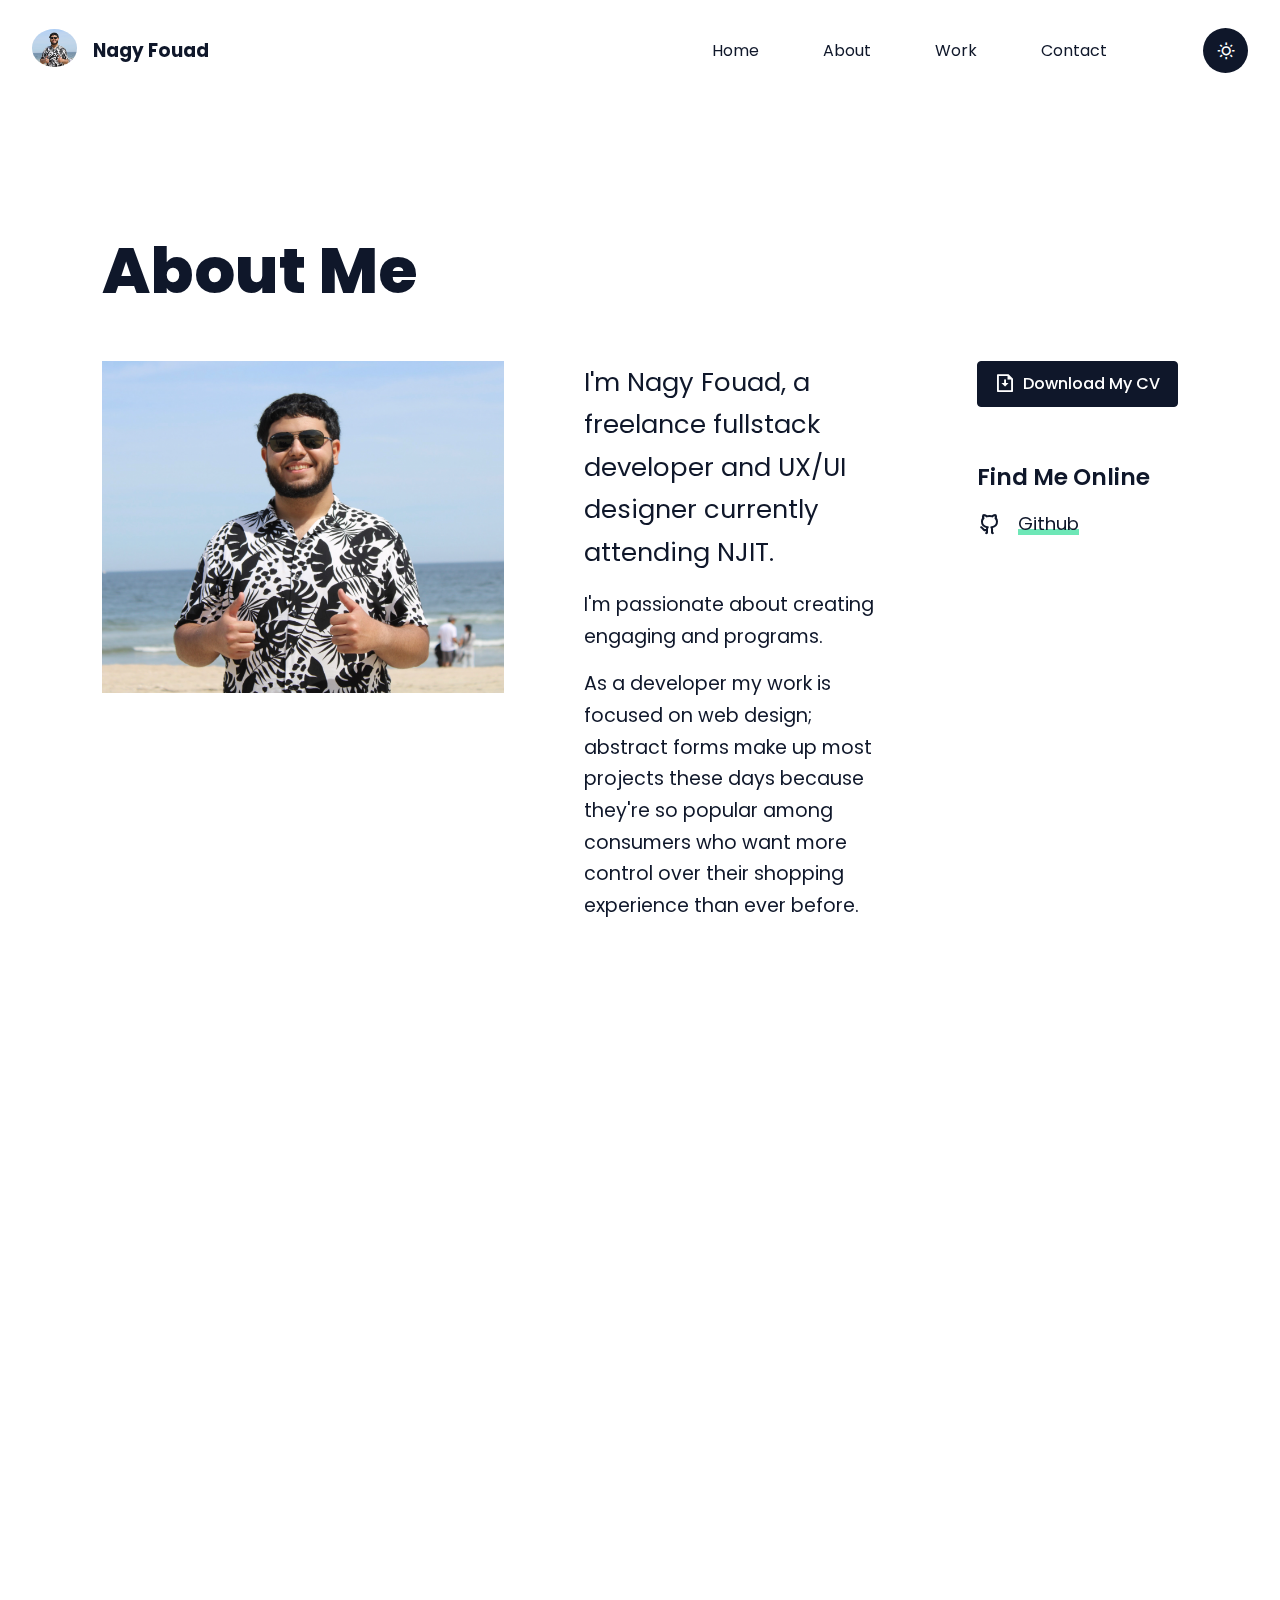
==== commit 061c1be3: "Update about.html" ====
--- a/about.html
+++ b/about.html
@@ -118,10 +118,8 @@
                             <a href="#" class="btn btn-dark w-100 d-flex align-items-center justify-content-center"><i class="ri-file-download-line ri-lg me-2"></i> Download My CV</a>
                             <h5 class="fw-medium mt-6 mb-3">Find Me Online</h5>
                             <ul class="list-unstyled">
-                                <li class="d-flex align-items-center mb-2"><i class="ri-github-line me-3 ri-lg"></i> <a class="link-body" href="#">Github</a></li>
-                                <li class="d-flex align-items-center mb-2"><i class="ri-facebook-line me-3 ri-lg"></i> <a class="link-body" href="#">Facebook</a></li>
-                                <li class="d-flex align-items-center mb-2"><i class="ri-twitter-line me-3 ri-lg"></i> <a class="link-body" href="#">Twitter</a></li>
-                                <li class="d-flex align-items-center mb-2"><i class="ri-codepen-line me-3 ri-lg"></i> <a class="link-body" href="#">Codepen</a></li>
+                                <li class="d-flex align-items-center mb-2"><i class="ri-github-line me-3 ri-lg"></i> <a class="link-body" href="github.com/nf244">Github</a></li>
+                                
                             </ul>
                         </div>
                     </div>
@@ -305,9 +303,9 @@
         
         <footer class="border-top mt-10 pt-5 pb-8  " data-scroll-section>
         <div class="container d-flex justify-content-between">
-            <p class="small">All rights reserved. © Nagy Fouad 2021. Template created by <a class="link-body" href="https://www.pixelrocket.store">Pixel Rocket</a></p>
+            <p class="small">All rights reserved. © Nagy Fouad 2021. </p>
             <ul class="list-unstyled d-flex align-items-center">
-                <li class="ms-3"><a class="text-decoration-none text-muted" href="#"><i class="ri-Fouad-fill"></i></a></li>
+                <li class="ms-3"><a class="text-decoration-none text-muted" href="github.com/nf244"><i class="ri-github-fill"></i></a></li>
                 <li class="ms-3"><a class="text-decoration-none text-muted" href="#"><i class="ri-facebook-fill"></i></a></li>
                 <li class="ms-3"><a class="text-decoration-none text-muted" href="#"><i class="ri-twitter-fill"></i></a></li>
             </ul>
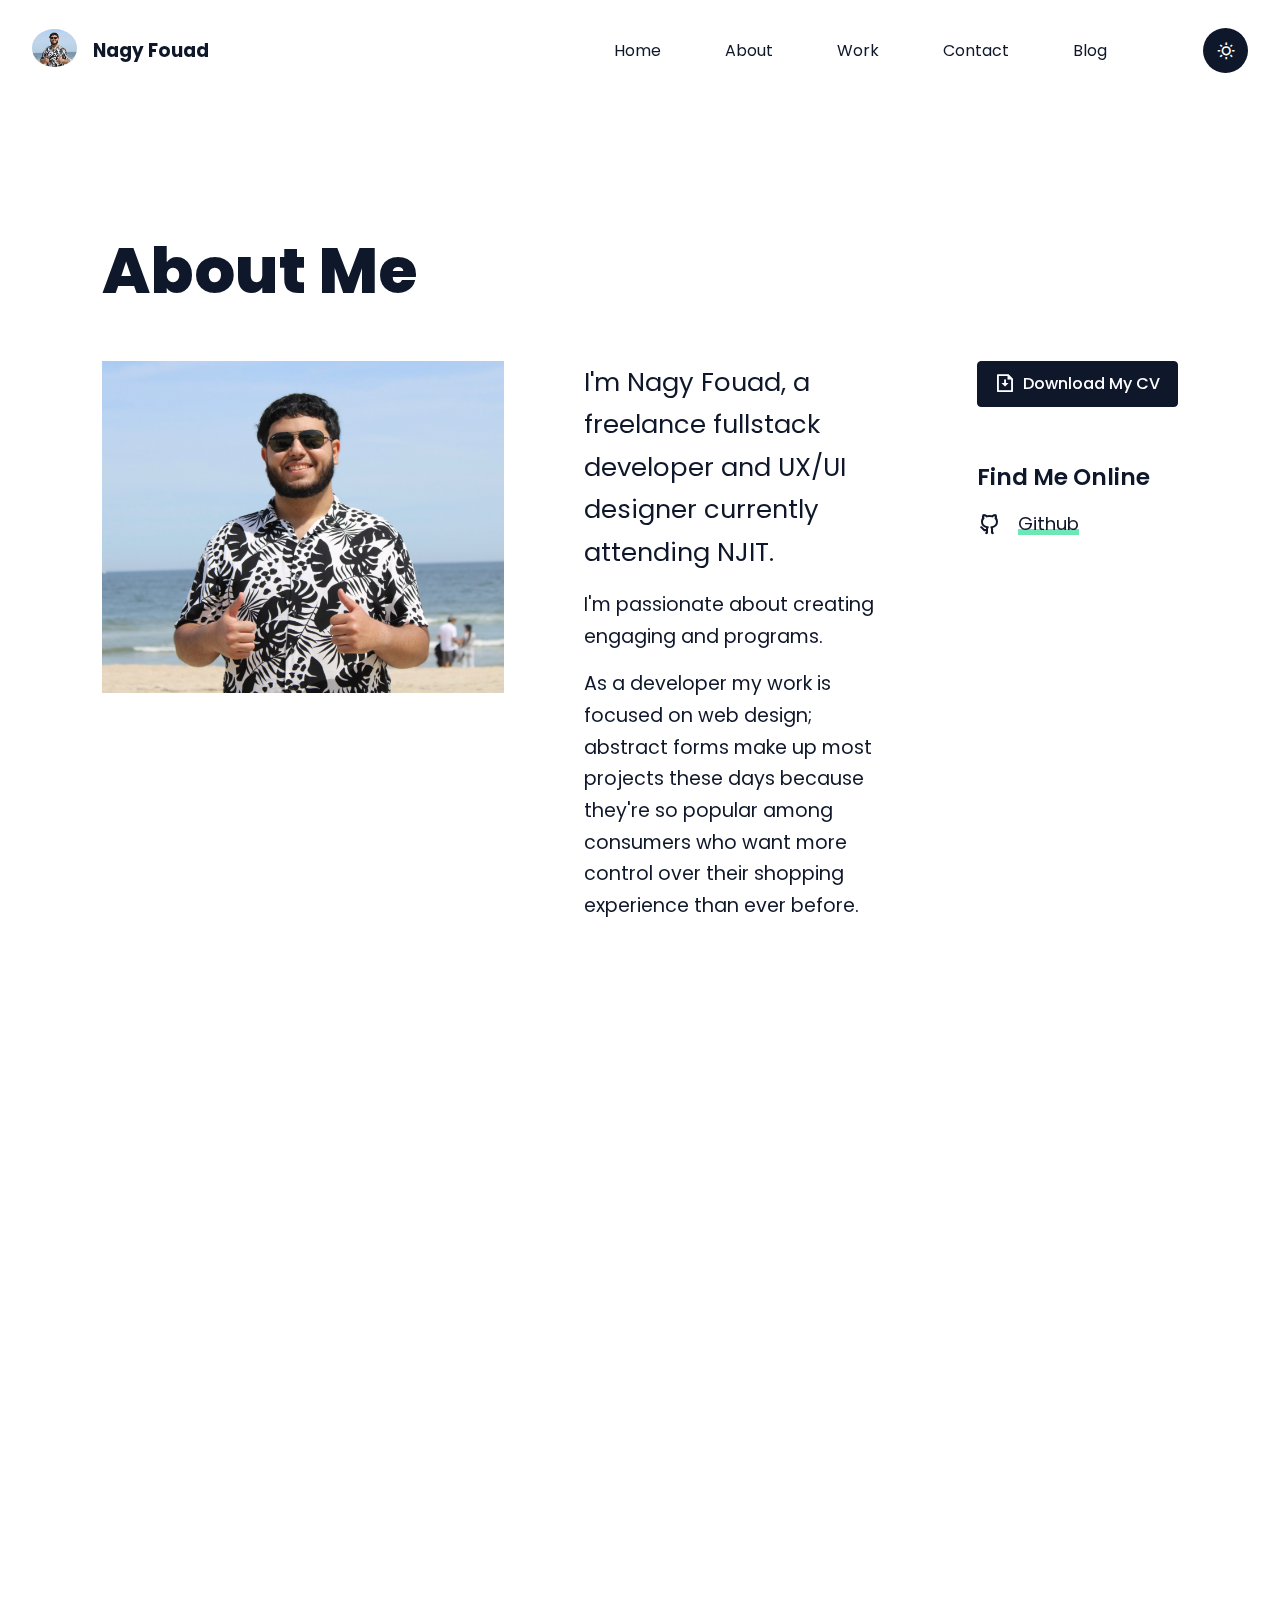
==== commit 958123aa: "Update about.html" ====
--- a/about.html
+++ b/about.html
@@ -43,7 +43,7 @@
   </noscript>
 
   <!-- Page Title -->
-  <title>Bootstrap 5 HTML Template</title>
+  <title>About Nagy</title>
 
 </head>
 <body class="">
@@ -79,6 +79,9 @@
                 <li class="nav-item">
                   <a class="nav-link" href="./contact.html">Contact</a>
                 </li>
+                <li class="nav-item">
+                  <a class="nav-link" href="./blog.html">Blog</a>
+                </li>
                 <li class="nav-item d-lg-none">
                   <a class="nav-link btn-toggle-mode" href="#">Toggle Dark/Light Mode</a>
                 </li>
@@ -99,7 +102,7 @@
                 <div class="col-12 col-md-5" data-scroll data-scroll-speed="6" data-scroll-position="top">
                     <picture>
                         <img class="img-fluid" src="./assets/images/avatar.jpg"
-                            alt="HTML Bootstrap Template by Pixel Rocket">
+                            alt="Bootstrap">
                     </picture>
                 </div>
                 <!-- / Profile Image-->
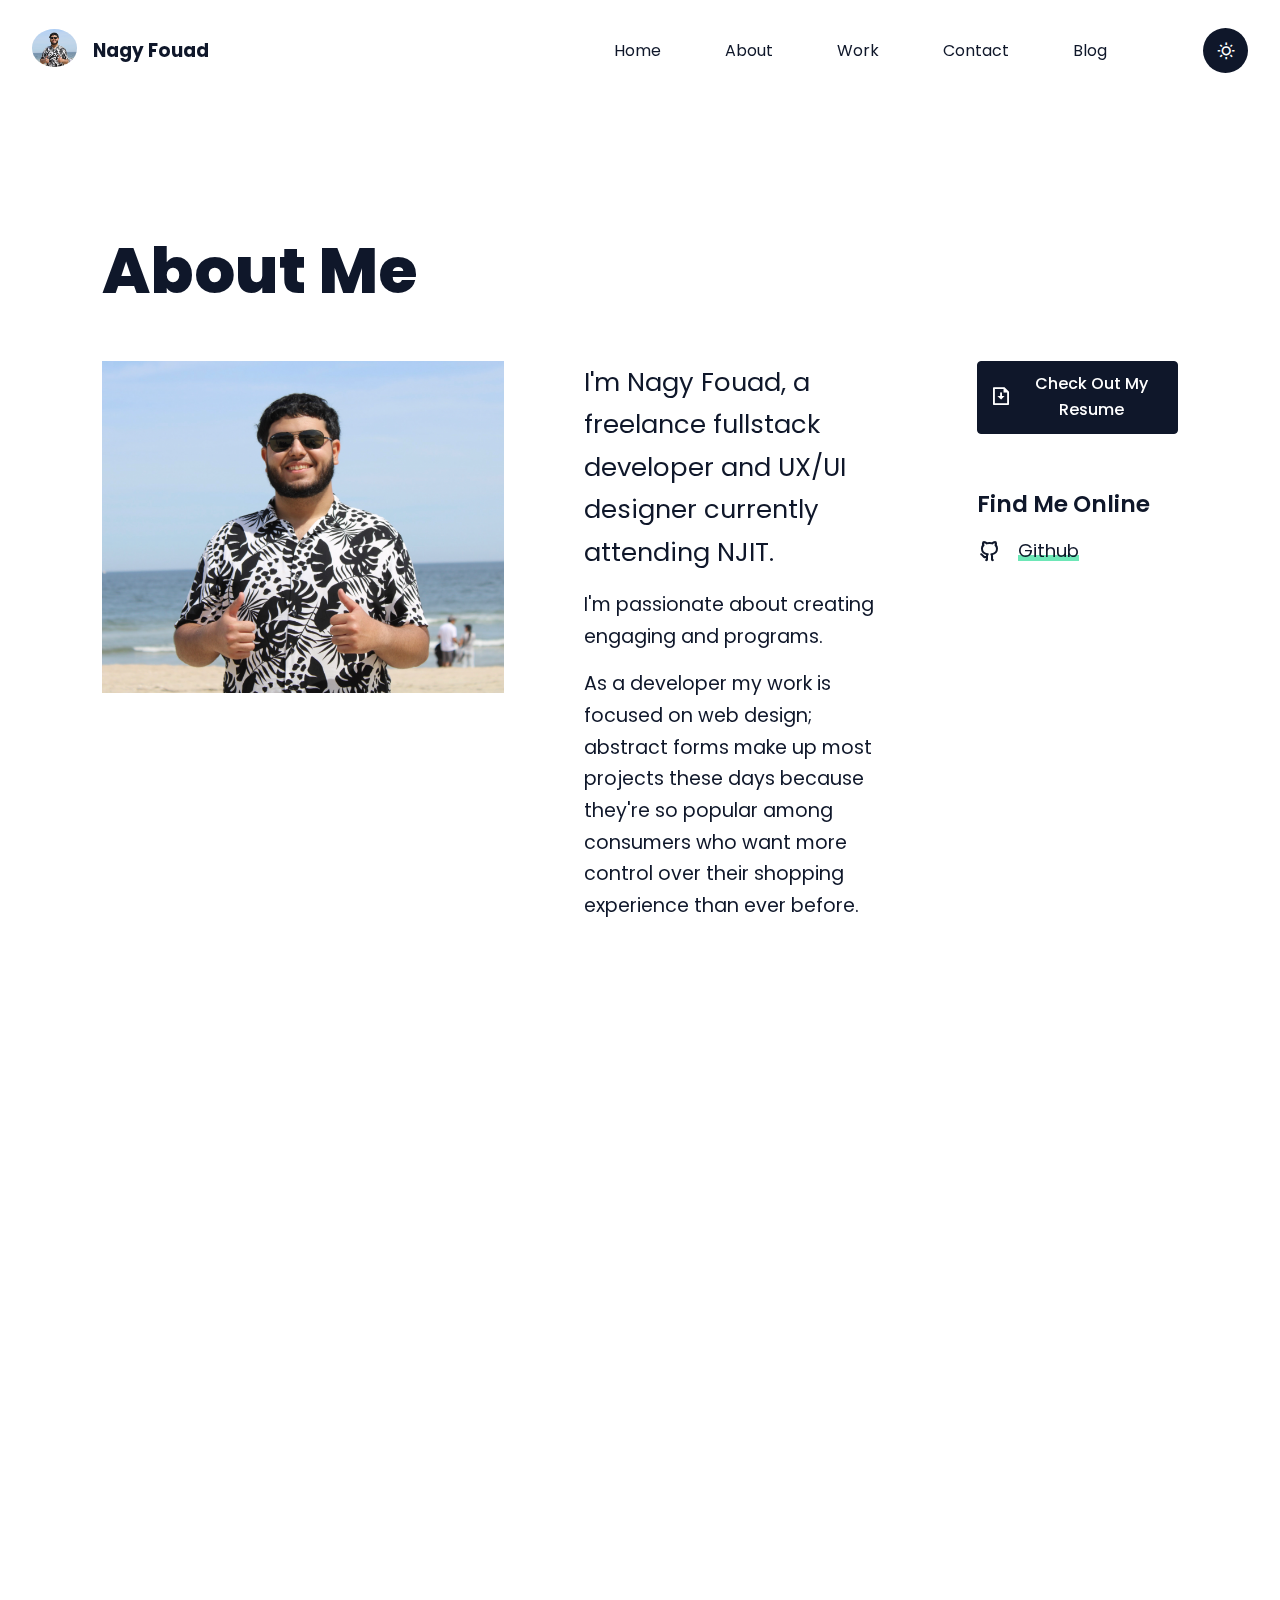
==== commit 1e00bc6a: "Update about.html" ====
--- a/about.html
+++ b/about.html
@@ -1,6 +1,6 @@
 <!doctype html>
 <html lang="en">
-
+<!-- DEVELOPER: Nagy Fouad, IS117-001, Fall 2023 ->
 <!-- Head -->
 <head>
   <!-- Page Meta Tags-->
@@ -55,7 +55,7 @@
           <div class="container-fluid">
             <a class="navbar-brand d-flex align-items-center fade-in" href="./index.html" data-scroll>
               <picture class="avatar me-3" data-scroll data-scroll-speed="10" data-scroll-direction="horizontal" data-scroll-position="top">
-                <img class="img-fluid rounded-circle" src="./assets/images/avatar-small.jpg" alt="HTML Bootstrap Template by Pixel Rocket">
+                <img class="img-fluid rounded-circle" src="./assets/images/avatar-small.jpg" alt="Image of Nagy">
               </picture>
               <span class="fw-bolder fs-6 d-flex justify-content-start" data-scroll-section>
                 <span class="fade-in" data-scroll data-scroll-speed="2" data-scroll-delay=".03" data-scroll-position="top">Nagy Fouad</span>
@@ -118,7 +118,7 @@
                             <p>As a developer my work is focused on web design; abstract forms make up most projects these days because they're so popular among consumers who want more control over their shopping experience than ever before.</p>
                         </div>
                         <div class="col-12 col-xl-5" data-scroll data-scroll-speed="2" data-scroll-position="top">
-                            <a href="#" class="btn btn-dark w-100 d-flex align-items-center justify-content-center"><i class="ri-file-download-line ri-lg me-2"></i> Download My CV</a>
+                            <a href="https://drive.google.com/file/d/1HFYssZXgQ1PLAf-B4I4mKSzND_8dYj5y/view" class="btn btn-dark w-100 d-flex align-items-center justify-content-center"><i class="ri-file-download-line ri-lg me-2"></i> Check Out My Resume</a>
                             <h5 class="fw-medium mt-6 mb-3">Find Me Online</h5>
                             <ul class="list-unstyled">
                                 <li class="d-flex align-items-center mb-2"><i class="ri-github-line me-3 ri-lg"></i> <a class="link-body" href="github.com/nf244">Github</a></li>
--- a/assets/css/libs.bundle.css
+++ b/assets/css/libs.bundle.css
@@ -1 +1,2 @@
-@font-face{font-family:swiper-icons;src:url("data:application/font-woff;charset=utf-8;base64, [base64]//wADZ2x5ZgAAAywAAADMAAAD2MHtryVoZWFkAAABbAAAADAAAAA2E2+eoWhoZWEAAAGcAAAAHwAAACQC9gDzaG10eAAAAigAAAAZAAAArgJkABFsb2NhAAAC0AAAAFoAAABaFQAUGG1heHAAAAG8AAAAHwAAACAAcABAbmFtZQAAA/gAAAE5AAACXvFdBwlwb3N0AAAFNAAAAGIAAACE5s74hXjaY2BkYGAAYpf5Hu/j+W2+MnAzMYDAzaX6QjD6/4//Bxj5GA8AuRwMYGkAPywL13jaY2BkYGA88P8Agx4j+/8fQDYfA1AEBWgDAIB2BOoAeNpjYGRgYNBh4GdgYgABEMnIABJzYNADCQAACWgAsQB42mNgYfzCOIGBlYGB0YcxjYGBwR1Kf2WQZGhhYGBiYGVmgAFGBiQQkOaawtDAoMBQxXjg/wEGPcYDDA4wNUA2CCgwsAAAO4EL6gAAeNpj2M0gyAACqxgGNWBkZ2D4/wMA+xkDdgAAAHjaY2BgYGaAYBkGRgYQiAHyGMF8FgYHIM3DwMHABGQrMOgyWDLEM1T9/w8UBfEMgLzE////P/5//f/V/xv+r4eaAAeMbAxwIUYmIMHEgKYAYjUcsDAwsLKxc3BycfPw8jEQA/[base64]/uznmfPFBNODM2K7MTQ45YEAZqGP81AmGGcF3iPqOop0r1SPTaTbVkfUe4HXj97wYE+yNwWYxwWu4v1ugWHgo3S1XdZEVqWM7ET0cfnLGxWfkgR42o2PvWrDMBSFj/IHLaF0zKjRgdiVMwScNRAoWUoH78Y2icB/yIY09An6AH2Bdu/UB+yxopYshQiEvnvu0dURgDt8QeC8PDw7Fpji3fEA4z/PEJ6YOB5hKh4dj3EvXhxPqH/SKUY3rJ7srZ4FZnh1PMAtPhwP6fl2PMJMPDgeQ4rY8YT6Gzao0eAEA409DuggmTnFnOcSCiEiLMgxCiTI6Cq5DZUd3Qmp10vO0LaLTd2cjN4fOumlc7lUYbSQcZFkutRG7g6JKZKy0RmdLY680CDnEJ+UMkpFFe1RN7nxdVpXrC4aTtnaurOnYercZg2YVmLN/d/gczfEimrE/fs/bOuq29Zmn8tloORaXgZgGa78yO9/cnXm2BpaGvq25Dv9S4E9+5SIc9PqupJKhYFSSl47+Qcr1mYNAAAAeNptw0cKwkAAAMDZJA8Q7OUJvkLsPfZ6zFVERPy8qHh2YER+3i/BP83vIBLLySsoKimrqKqpa2hp6+jq6RsYGhmbmJqZSy0sraxtbO3sHRydnEMU4uR6yx7JJXveP7WrDycAAAAAAAH//wACeNpjYGRgYOABYhkgZgJCZgZNBkYGLQZtIJsFLMYAAAw3ALgAeNolizEKgDAQBCchRbC2sFER0YD6qVQiBCv/H9ezGI6Z5XBAw8CBK/m5iQQVauVbXLnOrMZv2oLdKFa8Pjuru2hJzGabmOSLzNMzvutpB3N42mNgZGBg4GKQYzBhYMxJLMlj4GBgAYow/P/PAJJhLM6sSoWKfWCAAwDAjgbRAAB42mNgYGBkAIIbCZo5IPrmUn0hGA0AO8EFTQAA") format("woff");font-weight:400;font-style:normal}:root{--swiper-theme-color:#007aff}.swiper-container{margin-left:auto;margin-right:auto;position:relative;overflow:hidden;list-style:none;padding:0;z-index:1}.swiper-container-vertical>.swiper-wrapper{flex-direction:column}.swiper-wrapper{position:relative;width:100%;height:100%;z-index:1;display:flex;transition-property:transform;box-sizing:content-box}.swiper-container-android .swiper-slide,.swiper-wrapper{transform:translateZ(0)}.swiper-container-multirow>.swiper-wrapper{flex-wrap:wrap}.swiper-container-multirow-column>.swiper-wrapper{flex-wrap:wrap;flex-direction:column}.swiper-container-free-mode>.swiper-wrapper{transition-timing-function:ease-out;margin:0 auto}.swiper-container-pointer-events{touch-action:pan-y}.swiper-container-pointer-events.swiper-container-vertical{touch-action:pan-x}.swiper-slide{flex-shrink:0;width:100%;height:100%;position:relative;transition-property:transform}.swiper-slide-invisible-blank{visibility:hidden}.swiper-container-autoheight,.swiper-container-autoheight .swiper-slide{height:auto}.swiper-container-autoheight .swiper-wrapper{align-items:flex-start;transition-property:transform,height}.swiper-container-3d{perspective:1200px}.swiper-container-3d .swiper-cube-shadow,.swiper-container-3d .swiper-slide,.swiper-container-3d .swiper-slide-shadow-bottom,.swiper-container-3d .swiper-slide-shadow-left,.swiper-container-3d .swiper-slide-shadow-right,.swiper-container-3d .swiper-slide-shadow-top,.swiper-container-3d .swiper-wrapper{transform-style:preserve-3d}.swiper-container-3d .swiper-slide-shadow-bottom,.swiper-container-3d .swiper-slide-shadow-left,.swiper-container-3d .swiper-slide-shadow-right,.swiper-container-3d .swiper-slide-shadow-top{position:absolute;left:0;top:0;width:100%;height:100%;pointer-events:none;z-index:10}.swiper-container-3d .swiper-slide-shadow-left{background-image:linear-gradient(270deg,rgba(0,0,0,.5),transparent)}.swiper-container-3d .swiper-slide-shadow-right{background-image:linear-gradient(90deg,rgba(0,0,0,.5),transparent)}.swiper-container-3d .swiper-slide-shadow-top{background-image:linear-gradient(0deg,rgba(0,0,0,.5),transparent)}.swiper-container-3d .swiper-slide-shadow-bottom{background-image:linear-gradient(180deg,rgba(0,0,0,.5),transparent)}.swiper-container-css-mode>.swiper-wrapper{overflow:auto;scrollbar-width:none;-ms-overflow-style:none}.swiper-container-css-mode>.swiper-wrapper::-webkit-scrollbar{display:none}.swiper-container-css-mode>.swiper-wrapper>.swiper-slide{scroll-snap-align:start start}.swiper-container-horizontal.swiper-container-css-mode>.swiper-wrapper{scroll-snap-type:x mandatory}.swiper-container-vertical.swiper-container-css-mode>.swiper-wrapper{scroll-snap-type:y mandatory}:root{--swiper-navigation-size:44px}.swiper-button-next,.swiper-button-prev{position:absolute;top:50%;width:calc(var(--swiper-navigation-size)/44*27);height:var(--swiper-navigation-size);margin-top:calc(var(--swiper-navigation-size)*-1/2);z-index:10;cursor:pointer;display:flex;align-items:center;justify-content:center;color:var(--swiper-navigation-color,var(--swiper-theme-color))}.swiper-button-next.swiper-button-disabled,.swiper-button-prev.swiper-button-disabled{opacity:.35;cursor:auto;pointer-events:none}.swiper-button-next:after,.swiper-button-prev:after{font-family:swiper-icons;font-size:var(--swiper-navigation-size);text-transform:none!important;letter-spacing:0;text-transform:none;font-variant:normal;line-height:1}.swiper-button-prev,.swiper-container-rtl .swiper-button-next{left:10px;right:auto}.swiper-button-prev:after,.swiper-container-rtl .swiper-button-next:after{content:"prev"}.swiper-button-next,.swiper-container-rtl .swiper-button-prev{right:10px;left:auto}.swiper-button-next:after,.swiper-container-rtl .swiper-button-prev:after{content:"next"}.swiper-button-next.swiper-button-white,.swiper-button-prev.swiper-button-white{--swiper-navigation-color:#fff}.swiper-button-next.swiper-button-black,.swiper-button-prev.swiper-button-black{--swiper-navigation-color:#000}.swiper-button-lock{display:none}.swiper-pagination{position:absolute;text-align:center;transition:opacity .3s;transform:translateZ(0);z-index:10}.swiper-pagination.swiper-pagination-hidden{opacity:0}.swiper-container-horizontal>.swiper-pagination-bullets,.swiper-pagination-custom,.swiper-pagination-fraction{bottom:10px;left:0;width:100%}.swiper-pagination-bullets-dynamic{overflow:hidden;font-size:0}.swiper-pagination-bullets-dynamic .swiper-pagination-bullet{transform:scale(.33);position:relative}.swiper-pagination-bullets-dynamic .swiper-pagination-bullet-active,.swiper-pagination-bullets-dynamic .swiper-pagination-bullet-active-main{transform:scale(1)}.swiper-pagination-bullets-dynamic .swiper-pagination-bullet-active-prev{transform:scale(.66)}.swiper-pagination-bullets-dynamic .swiper-pagination-bullet-active-prev-prev{transform:scale(.33)}.swiper-pagination-bullets-dynamic .swiper-pagination-bullet-active-next{transform:scale(.66)}.swiper-pagination-bullets-dynamic .swiper-pagination-bullet-active-next-next{transform:scale(.33)}.swiper-pagination-bullet{width:8px;height:8px;display:inline-block;border-radius:50%;background:#000;opacity:.2}button.swiper-pagination-bullet{border:none;margin:0;padding:0;box-shadow:none;-webkit-appearance:none;-moz-appearance:none;appearance:none}.swiper-pagination-clickable .swiper-pagination-bullet{cursor:pointer}.swiper-pagination-bullet-active{opacity:1;background:var(--swiper-pagination-color,var(--swiper-theme-color))}.swiper-container-vertical>.swiper-pagination-bullets{right:10px;top:50%;transform:translate3d(0,-50%,0)}.swiper-container-vertical>.swiper-pagination-bullets .swiper-pagination-bullet{margin:6px 0;display:block}.swiper-container-vertical>.swiper-pagination-bullets.swiper-pagination-bullets-dynamic{top:50%;transform:translateY(-50%);width:8px}.swiper-container-vertical>.swiper-pagination-bullets.swiper-pagination-bullets-dynamic .swiper-pagination-bullet{display:inline-block;transition:transform .2s,top .2s}.swiper-container-horizontal>.swiper-pagination-bullets .swiper-pagination-bullet{margin:0 4px}.swiper-container-horizontal>.swiper-pagination-bullets.swiper-pagination-bullets-dynamic{left:50%;transform:translateX(-50%);white-space:nowrap}.swiper-container-horizontal>.swiper-pagination-bullets.swiper-pagination-bullets-dynamic .swiper-pagination-bullet{transition:transform .2s,left .2s}.swiper-container-horizontal.swiper-container-rtl>.swiper-pagination-bullets-dynamic .swiper-pagination-bullet{transition:transform .2s,right .2s}.swiper-pagination-progressbar{background:rgba(0,0,0,.25);position:absolute}.swiper-pagination-progressbar .swiper-pagination-progressbar-fill{background:var(--swiper-pagination-color,var(--swiper-theme-color));position:absolute;left:0;top:0;width:100%;height:100%;transform:scale(0);transform-origin:left top}.swiper-container-rtl .swiper-pagination-progressbar .swiper-pagination-progressbar-fill{transform-origin:right top}.swiper-container-horizontal>.swiper-pagination-progressbar,.swiper-container-vertical>.swiper-pagination-progressbar.swiper-pagination-progressbar-opposite{width:100%;height:4px;left:0;top:0}.swiper-container-horizontal>.swiper-pagination-progressbar.swiper-pagination-progressbar-opposite,.swiper-container-vertical>.swiper-pagination-progressbar{width:4px;height:100%;left:0;top:0}.swiper-pagination-white{--swiper-pagination-color:#fff}.swiper-pagination-black{--swiper-pagination-color:#000}.swiper-pagination-lock{display:none}.swiper-scrollbar{border-radius:10px;position:relative;-ms-touch-action:none;background:rgba(0,0,0,.1)}.swiper-container-horizontal>.swiper-scrollbar{position:absolute;left:1%;bottom:3px;z-index:50;height:5px;width:98%}.swiper-container-vertical>.swiper-scrollbar{position:absolute;right:3px;top:1%;z-index:50;width:5px;height:98%}.swiper-scrollbar-drag{height:100%;width:100%;position:relative;background:rgba(0,0,0,.5);border-radius:10px;left:0;top:0}.swiper-scrollbar-cursor-drag{cursor:move}.swiper-scrollbar-lock{display:none}.swiper-zoom-container{width:100%;height:100%;display:flex;justify-content:center;align-items:center;text-align:center}.swiper-zoom-container>canvas,.swiper-zoom-container>img,.swiper-zoom-container>svg{max-width:100%;max-height:100%;object-fit:contain}.swiper-slide-zoomed{cursor:move}.swiper-lazy-preloader{width:42px;height:42px;position:absolute;left:50%;top:50%;margin-left:-21px;margin-top:-21px;z-index:10;transform-origin:50%;animation:swiper-preloader-spin 1s linear infinite;box-sizing:border-box;border-radius:50%;border:4px solid var(--swiper-preloader-color,var(--swiper-theme-color));border-top:4px solid transparent}.swiper-lazy-preloader-white{--swiper-preloader-color:#fff}.swiper-lazy-preloader-black{--swiper-preloader-color:#000}@keyframes swiper-preloader-spin{to{transform:rotate(1turn)}}.swiper-container .swiper-notification{position:absolute;left:0;top:0;pointer-events:none;opacity:0;z-index:-1000}.swiper-container-fade.swiper-container-free-mode .swiper-slide{transition-timing-function:ease-out}.swiper-container-fade .swiper-slide{pointer-events:none;transition-property:opacity}.swiper-container-fade .swiper-slide .swiper-slide{pointer-events:none}.swiper-container-fade .swiper-slide-active,.swiper-container-fade .swiper-slide-active .swiper-slide-active{pointer-events:auto}.swiper-container-cube{overflow:visible}.swiper-container-cube .swiper-slide{pointer-events:none;-webkit-backface-visibility:hidden;backface-visibility:hidden;z-index:1;visibility:hidden;transform-origin:0 0;width:100%;height:100%}.swiper-container-cube .swiper-slide .swiper-slide{pointer-events:none}.swiper-container-cube.swiper-container-rtl .swiper-slide{transform-origin:100% 0}.swiper-container-cube .swiper-slide-active,.swiper-container-cube .swiper-slide-active .swiper-slide-active{pointer-events:auto}.swiper-container-cube .swiper-slide-active,.swiper-container-cube .swiper-slide-next,.swiper-container-cube .swiper-slide-next+.swiper-slide,.swiper-container-cube .swiper-slide-prev{pointer-events:auto;visibility:visible}.swiper-container-cube .swiper-slide-shadow-bottom,.swiper-container-cube .swiper-slide-shadow-left,.swiper-container-cube .swiper-slide-shadow-right,.swiper-container-cube .swiper-slide-shadow-top{z-index:0;-webkit-backface-visibility:hidden;backface-visibility:hidden}.swiper-container-cube .swiper-cube-shadow{position:absolute;left:0;bottom:0;width:100%;height:100%;opacity:.6;z-index:0}.swiper-container-cube .swiper-cube-shadow:before{content:"";background:#000;position:absolute;left:0;top:0;bottom:0;right:0;-webkit-filter:blur(50px);filter:blur(50px)}.swiper-container-flip{overflow:visible}.swiper-container-flip .swiper-slide{pointer-events:none;-webkit-backface-visibility:hidden;backface-visibility:hidden;z-index:1}.swiper-container-flip .swiper-slide .swiper-slide{pointer-events:none}.swiper-container-flip .swiper-slide-active,.swiper-container-flip .swiper-slide-active .swiper-slide-active{pointer-events:auto}.swiper-container-flip .swiper-slide-shadow-bottom,.swiper-container-flip .swiper-slide-shadow-left,.swiper-container-flip .swiper-slide-shadow-right,.swiper-container-flip .swiper-slide-shadow-top{z-index:0;-webkit-backface-visibility:hidden;backface-visibility:hidden}html.has-scroll-smooth{overflow:hidden}html.has-scroll-dragging{-webkit-user-select:none;-moz-user-select:none;-ms-user-select:none;user-select:none}.has-scroll-smooth body{overflow:hidden}.has-scroll-smooth [data-scroll-container]{min-height:100vh}[data-scroll-direction=horizontal] [data-scroll-container]{height:100vh;display:inline-block;white-space:nowrap}[data-scroll-direction=horizontal] [data-scroll-section]{display:inline-block;vertical-align:top;white-space:nowrap;height:100%}.c-scrollbar{position:absolute;right:0;top:0;width:11px;height:100%;transform-origin:center right;transition:transform .3s,opacity .3s;opacity:0}.c-scrollbar:hover{transform:scaleX(1.45)}.c-scrollbar:hover,.has-scroll-dragging .c-scrollbar,.has-scroll-scrolling .c-scrollbar{opacity:1}[data-scroll-direction=horizontal] .c-scrollbar{width:100%;height:10px;top:auto;bottom:0;transform:scaleY(1)}[data-scroll-direction=horizontal] .c-scrollbar:hover{transform:scaleY(1.3)}.c-scrollbar_thumb{position:absolute;top:0;right:0;background-color:#000;opacity:.5;width:7px;border-radius:10px;margin:2px;cursor:-webkit-grab;cursor:grab}.has-scroll-dragging .c-scrollbar_thumb{cursor:-webkit-grabbing;cursor:grabbing}[data-scroll-direction=horizontal] .c-scrollbar_thumb{right:auto;bottom:0}+/* DEVELOPER: Nagy Fouad, IS117-001, Fall 2023 */
+@font-face{font-family:swiper-icons;src:url("data:application/font-woff;charset=utf-8;base64, [base64]//wADZ2x5ZgAAAywAAADMAAAD2MHtryVoZWFkAAABbAAAADAAAAA2E2+eoWhoZWEAAAGcAAAAHwAAACQC9gDzaG10eAAAAigAAAAZAAAArgJkABFsb2NhAAAC0AAAAFoAAABaFQAUGG1heHAAAAG8AAAAHwAAACAAcABAbmFtZQAAA/gAAAE5AAACXvFdBwlwb3N0AAAFNAAAAGIAAACE5s74hXjaY2BkYGAAYpf5Hu/j+W2+MnAzMYDAzaX6QjD6/4//Bxj5GA8AuRwMYGkAPywL13jaY2BkYGA88P8Agx4j+/8fQDYfA1AEBWgDAIB2BOoAeNpjYGRgYNBh4GdgYgABEMnIABJzYNADCQAACWgAsQB42mNgYfzCOIGBlYGB0YcxjYGBwR1Kf2WQZGhhYGBiYGVmgAFGBiQQkOaawtDAoMBQxXjg/wEGPcYDDA4wNUA2CCgwsAAAO4EL6gAAeNpj2M0gyAACqxgGNWBkZ2D4/wMA+xkDdgAAAHjaY2BgYGaAYBkGRgYQiAHyGMF8FgYHIM3DwMHABGQrMOgyWDLEM1T9/w8UBfEMgLzE////P/5//f/V/xv+r4eaAAeMbAxwIUYmIMHEgKYAYjUcsDAwsLKxc3BycfPw8jEQA/[base64]/uznmfPFBNODM2K7MTQ45YEAZqGP81AmGGcF3iPqOop0r1SPTaTbVkfUe4HXj97wYE+yNwWYxwWu4v1ugWHgo3S1XdZEVqWM7ET0cfnLGxWfkgR42o2PvWrDMBSFj/IHLaF0zKjRgdiVMwScNRAoWUoH78Y2icB/yIY09An6AH2Bdu/UB+yxopYshQiEvnvu0dURgDt8QeC8PDw7Fpji3fEA4z/PEJ6YOB5hKh4dj3EvXhxPqH/SKUY3rJ7srZ4FZnh1PMAtPhwP6fl2PMJMPDgeQ4rY8YT6Gzao0eAEA409DuggmTnFnOcSCiEiLMgxCiTI6Cq5DZUd3Qmp10vO0LaLTd2cjN4fOumlc7lUYbSQcZFkutRG7g6JKZKy0RmdLY680CDnEJ+UMkpFFe1RN7nxdVpXrC4aTtnaurOnYercZg2YVmLN/d/gczfEimrE/fs/bOuq29Zmn8tloORaXgZgGa78yO9/cnXm2BpaGvq25Dv9S4E9+5SIc9PqupJKhYFSSl47+Qcr1mYNAAAAeNptw0cKwkAAAMDZJA8Q7OUJvkLsPfZ6zFVERPy8qHh2YER+3i/BP83vIBLLySsoKimrqKqpa2hp6+jq6RsYGhmbmJqZSy0sraxtbO3sHRydnEMU4uR6yx7JJXveP7WrDycAAAAAAAH//wACeNpjYGRgYOABYhkgZgJCZgZNBkYGLQZtIJsFLMYAAAw3ALgAeNolizEKgDAQBCchRbC2sFER0YD6qVQiBCv/H9ezGI6Z5XBAw8CBK/m5iQQVauVbXLnOrMZv2oLdKFa8Pjuru2hJzGabmOSLzNMzvutpB3N42mNgZGBg4GKQYzBhYMxJLMlj4GBgAYow/P/PAJJhLM6sSoWKfWCAAwDAjgbRAAB42mNgYGBkAIIbCZo5IPrmUn0hGA0AO8EFTQAA") format("woff");font-weight:400;font-style:normal}:root{--swiper-theme-color:#007aff}.swiper-container{margin-left:auto;margin-right:auto;position:relative;overflow:hidden;list-style:none;padding:0;z-index:1}.swiper-container-vertical>.swiper-wrapper{flex-direction:column}.swiper-wrapper{position:relative;width:100%;height:100%;z-index:1;display:flex;transition-property:transform;box-sizing:content-box}.swiper-container-android .swiper-slide,.swiper-wrapper{transform:translateZ(0)}.swiper-container-multirow>.swiper-wrapper{flex-wrap:wrap}.swiper-container-multirow-column>.swiper-wrapper{flex-wrap:wrap;flex-direction:column}.swiper-container-free-mode>.swiper-wrapper{transition-timing-function:ease-out;margin:0 auto}.swiper-container-pointer-events{touch-action:pan-y}.swiper-container-pointer-events.swiper-container-vertical{touch-action:pan-x}.swiper-slide{flex-shrink:0;width:100%;height:100%;position:relative;transition-property:transform}.swiper-slide-invisible-blank{visibility:hidden}.swiper-container-autoheight,.swiper-container-autoheight .swiper-slide{height:auto}.swiper-container-autoheight .swiper-wrapper{align-items:flex-start;transition-property:transform,height}.swiper-container-3d{perspective:1200px}.swiper-container-3d .swiper-cube-shadow,.swiper-container-3d .swiper-slide,.swiper-container-3d .swiper-slide-shadow-bottom,.swiper-container-3d .swiper-slide-shadow-left,.swiper-container-3d .swiper-slide-shadow-right,.swiper-container-3d .swiper-slide-shadow-top,.swiper-container-3d .swiper-wrapper{transform-style:preserve-3d}.swiper-container-3d .swiper-slide-shadow-bottom,.swiper-container-3d .swiper-slide-shadow-left,.swiper-container-3d .swiper-slide-shadow-right,.swiper-container-3d .swiper-slide-shadow-top{position:absolute;left:0;top:0;width:100%;height:100%;pointer-events:none;z-index:10}.swiper-container-3d .swiper-slide-shadow-left{background-image:linear-gradient(270deg,rgba(0,0,0,.5),transparent)}.swiper-container-3d .swiper-slide-shadow-right{background-image:linear-gradient(90deg,rgba(0,0,0,.5),transparent)}.swiper-container-3d .swiper-slide-shadow-top{background-image:linear-gradient(0deg,rgba(0,0,0,.5),transparent)}.swiper-container-3d .swiper-slide-shadow-bottom{background-image:linear-gradient(180deg,rgba(0,0,0,.5),transparent)}.swiper-container-css-mode>.swiper-wrapper{overflow:auto;scrollbar-width:none;-ms-overflow-style:none}.swiper-container-css-mode>.swiper-wrapper::-webkit-scrollbar{display:none}.swiper-container-css-mode>.swiper-wrapper>.swiper-slide{scroll-snap-align:start start}.swiper-container-horizontal.swiper-container-css-mode>.swiper-wrapper{scroll-snap-type:x mandatory}.swiper-container-vertical.swiper-container-css-mode>.swiper-wrapper{scroll-snap-type:y mandatory}:root{--swiper-navigation-size:44px}.swiper-button-next,.swiper-button-prev{position:absolute;top:50%;width:calc(var(--swiper-navigation-size)/44*27);height:var(--swiper-navigation-size);margin-top:calc(var(--swiper-navigation-size)*-1/2);z-index:10;cursor:pointer;display:flex;align-items:center;justify-content:center;color:var(--swiper-navigation-color,var(--swiper-theme-color))}.swiper-button-next.swiper-button-disabled,.swiper-button-prev.swiper-button-disabled{opacity:.35;cursor:auto;pointer-events:none}.swiper-button-next:after,.swiper-button-prev:after{font-family:swiper-icons;font-size:var(--swiper-navigation-size);text-transform:none!important;letter-spacing:0;text-transform:none;font-variant:normal;line-height:1}.swiper-button-prev,.swiper-container-rtl .swiper-button-next{left:10px;right:auto}.swiper-button-prev:after,.swiper-container-rtl .swiper-button-next:after{content:"prev"}.swiper-button-next,.swiper-container-rtl .swiper-button-prev{right:10px;left:auto}.swiper-button-next:after,.swiper-container-rtl .swiper-button-prev:after{content:"next"}.swiper-button-next.swiper-button-white,.swiper-button-prev.swiper-button-white{--swiper-navigation-color:#fff}.swiper-button-next.swiper-button-black,.swiper-button-prev.swiper-button-black{--swiper-navigation-color:#000}.swiper-button-lock{display:none}.swiper-pagination{position:absolute;text-align:center;transition:opacity .3s;transform:translateZ(0);z-index:10}.swiper-pagination.swiper-pagination-hidden{opacity:0}.swiper-container-horizontal>.swiper-pagination-bullets,.swiper-pagination-custom,.swiper-pagination-fraction{bottom:10px;left:0;width:100%}.swiper-pagination-bullets-dynamic{overflow:hidden;font-size:0}.swiper-pagination-bullets-dynamic .swiper-pagination-bullet{transform:scale(.33);position:relative}.swiper-pagination-bullets-dynamic .swiper-pagination-bullet-active,.swiper-pagination-bullets-dynamic .swiper-pagination-bullet-active-main{transform:scale(1)}.swiper-pagination-bullets-dynamic .swiper-pagination-bullet-active-prev{transform:scale(.66)}.swiper-pagination-bullets-dynamic .swiper-pagination-bullet-active-prev-prev{transform:scale(.33)}.swiper-pagination-bullets-dynamic .swiper-pagination-bullet-active-next{transform:scale(.66)}.swiper-pagination-bullets-dynamic .swiper-pagination-bullet-active-next-next{transform:scale(.33)}.swiper-pagination-bullet{width:8px;height:8px;display:inline-block;border-radius:50%;background:#000;opacity:.2}button.swiper-pagination-bullet{border:none;margin:0;padding:0;box-shadow:none;-webkit-appearance:none;-moz-appearance:none;appearance:none}.swiper-pagination-clickable .swiper-pagination-bullet{cursor:pointer}.swiper-pagination-bullet-active{opacity:1;background:var(--swiper-pagination-color,var(--swiper-theme-color))}.swiper-container-vertical>.swiper-pagination-bullets{right:10px;top:50%;transform:translate3d(0,-50%,0)}.swiper-container-vertical>.swiper-pagination-bullets .swiper-pagination-bullet{margin:6px 0;display:block}.swiper-container-vertical>.swiper-pagination-bullets.swiper-pagination-bullets-dynamic{top:50%;transform:translateY(-50%);width:8px}.swiper-container-vertical>.swiper-pagination-bullets.swiper-pagination-bullets-dynamic .swiper-pagination-bullet{display:inline-block;transition:transform .2s,top .2s}.swiper-container-horizontal>.swiper-pagination-bullets .swiper-pagination-bullet{margin:0 4px}.swiper-container-horizontal>.swiper-pagination-bullets.swiper-pagination-bullets-dynamic{left:50%;transform:translateX(-50%);white-space:nowrap}.swiper-container-horizontal>.swiper-pagination-bullets.swiper-pagination-bullets-dynamic .swiper-pagination-bullet{transition:transform .2s,left .2s}.swiper-container-horizontal.swiper-container-rtl>.swiper-pagination-bullets-dynamic .swiper-pagination-bullet{transition:transform .2s,right .2s}.swiper-pagination-progressbar{background:rgba(0,0,0,.25);position:absolute}.swiper-pagination-progressbar .swiper-pagination-progressbar-fill{background:var(--swiper-pagination-color,var(--swiper-theme-color));position:absolute;left:0;top:0;width:100%;height:100%;transform:scale(0);transform-origin:left top}.swiper-container-rtl .swiper-pagination-progressbar .swiper-pagination-progressbar-fill{transform-origin:right top}.swiper-container-horizontal>.swiper-pagination-progressbar,.swiper-container-vertical>.swiper-pagination-progressbar.swiper-pagination-progressbar-opposite{width:100%;height:4px;left:0;top:0}.swiper-container-horizontal>.swiper-pagination-progressbar.swiper-pagination-progressbar-opposite,.swiper-container-vertical>.swiper-pagination-progressbar{width:4px;height:100%;left:0;top:0}.swiper-pagination-white{--swiper-pagination-color:#fff}.swiper-pagination-black{--swiper-pagination-color:#000}.swiper-pagination-lock{display:none}.swiper-scrollbar{border-radius:10px;position:relative;-ms-touch-action:none;background:rgba(0,0,0,.1)}.swiper-container-horizontal>.swiper-scrollbar{position:absolute;left:1%;bottom:3px;z-index:50;height:5px;width:98%}.swiper-container-vertical>.swiper-scrollbar{position:absolute;right:3px;top:1%;z-index:50;width:5px;height:98%}.swiper-scrollbar-drag{height:100%;width:100%;position:relative;background:rgba(0,0,0,.5);border-radius:10px;left:0;top:0}.swiper-scrollbar-cursor-drag{cursor:move}.swiper-scrollbar-lock{display:none}.swiper-zoom-container{width:100%;height:100%;display:flex;justify-content:center;align-items:center;text-align:center}.swiper-zoom-container>canvas,.swiper-zoom-container>img,.swiper-zoom-container>svg{max-width:100%;max-height:100%;object-fit:contain}.swiper-slide-zoomed{cursor:move}.swiper-lazy-preloader{width:42px;height:42px;position:absolute;left:50%;top:50%;margin-left:-21px;margin-top:-21px;z-index:10;transform-origin:50%;animation:swiper-preloader-spin 1s linear infinite;box-sizing:border-box;border-radius:50%;border:4px solid var(--swiper-preloader-color,var(--swiper-theme-color));border-top:4px solid transparent}.swiper-lazy-preloader-white{--swiper-preloader-color:#fff}.swiper-lazy-preloader-black{--swiper-preloader-color:#000}@keyframes swiper-preloader-spin{to{transform:rotate(1turn)}}.swiper-container .swiper-notification{position:absolute;left:0;top:0;pointer-events:none;opacity:0;z-index:-1000}.swiper-container-fade.swiper-container-free-mode .swiper-slide{transition-timing-function:ease-out}.swiper-container-fade .swiper-slide{pointer-events:none;transition-property:opacity}.swiper-container-fade .swiper-slide .swiper-slide{pointer-events:none}.swiper-container-fade .swiper-slide-active,.swiper-container-fade .swiper-slide-active .swiper-slide-active{pointer-events:auto}.swiper-container-cube{overflow:visible}.swiper-container-cube .swiper-slide{pointer-events:none;-webkit-backface-visibility:hidden;backface-visibility:hidden;z-index:1;visibility:hidden;transform-origin:0 0;width:100%;height:100%}.swiper-container-cube .swiper-slide .swiper-slide{pointer-events:none}.swiper-container-cube.swiper-container-rtl .swiper-slide{transform-origin:100% 0}.swiper-container-cube .swiper-slide-active,.swiper-container-cube .swiper-slide-active .swiper-slide-active{pointer-events:auto}.swiper-container-cube .swiper-slide-active,.swiper-container-cube .swiper-slide-next,.swiper-container-cube .swiper-slide-next+.swiper-slide,.swiper-container-cube .swiper-slide-prev{pointer-events:auto;visibility:visible}.swiper-container-cube .swiper-slide-shadow-bottom,.swiper-container-cube .swiper-slide-shadow-left,.swiper-container-cube .swiper-slide-shadow-right,.swiper-container-cube .swiper-slide-shadow-top{z-index:0;-webkit-backface-visibility:hidden;backface-visibility:hidden}.swiper-container-cube .swiper-cube-shadow{position:absolute;left:0;bottom:0;width:100%;height:100%;opacity:.6;z-index:0}.swiper-container-cube .swiper-cube-shadow:before{content:"";background:#000;position:absolute;left:0;top:0;bottom:0;right:0;-webkit-filter:blur(50px);filter:blur(50px)}.swiper-container-flip{overflow:visible}.swiper-container-flip .swiper-slide{pointer-events:none;-webkit-backface-visibility:hidden;backface-visibility:hidden;z-index:1}.swiper-container-flip .swiper-slide .swiper-slide{pointer-events:none}.swiper-container-flip .swiper-slide-active,.swiper-container-flip .swiper-slide-active .swiper-slide-active{pointer-events:auto}.swiper-container-flip .swiper-slide-shadow-bottom,.swiper-container-flip .swiper-slide-shadow-left,.swiper-container-flip .swiper-slide-shadow-right,.swiper-container-flip .swiper-slide-shadow-top{z-index:0;-webkit-backface-visibility:hidden;backface-visibility:hidden}html.has-scroll-smooth{overflow:hidden}html.has-scroll-dragging{-webkit-user-select:none;-moz-user-select:none;-ms-user-select:none;user-select:none}.has-scroll-smooth body{overflow:hidden}.has-scroll-smooth [data-scroll-container]{min-height:100vh}[data-scroll-direction=horizontal] [data-scroll-container]{height:100vh;display:inline-block;white-space:nowrap}[data-scroll-direction=horizontal] [data-scroll-section]{display:inline-block;vertical-align:top;white-space:nowrap;height:100%}.c-scrollbar{position:absolute;right:0;top:0;width:11px;height:100%;transform-origin:center right;transition:transform .3s,opacity .3s;opacity:0}.c-scrollbar:hover{transform:scaleX(1.45)}.c-scrollbar:hover,.has-scroll-dragging .c-scrollbar,.has-scroll-scrolling .c-scrollbar{opacity:1}[data-scroll-direction=horizontal] .c-scrollbar{width:100%;height:10px;top:auto;bottom:0;transform:scaleY(1)}[data-scroll-direction=horizontal] .c-scrollbar:hover{transform:scaleY(1.3)}.c-scrollbar_thumb{position:absolute;top:0;right:0;background-color:#000;opacity:.5;width:7px;border-radius:10px;margin:2px;cursor:-webkit-grab;cursor:grab}.has-scroll-dragging .c-scrollbar_thumb{cursor:-webkit-grabbing;cursor:grabbing}[data-scroll-direction=horizontal] .c-scrollbar_thumb{right:auto;bottom:0}
--- a/assets/css/theme.bundle.css
+++ b/assets/css/theme.bundle.css
@@ -1 +1,2 @@
-.bg-img-cover{height:44rem;background-repeat:no-repeat;background-size:cover;background-position:50%}@media(max-width:991.98px){.bg-img-cover{height:20rem}}.body .border,body .border-bottom,body .border-left,body .border-right,body .border-top{border-color:var(--theme-border-color)!important}.text-highlight{position:relative}.text-highlight:after{content:"";height:6px;position:absolute;z-index:-1;left:0;right:0;bottom:5px;background:#6ee7b7}.text-vertical{transform:rotate(90deg);transform-origin:left top;display:inline-block;position:absolute;left:0;top:0}.text-vertical-link{text-decoration:none;color:var(--theme-body-color);transition:color .2s ease-in}.text-vertical-link:hover{color:#6ee7b7}.subtitle-sm,.subtitle-xs{color:#94a3b8;letter-spacing:.18em;text-transform:uppercase;font-size:.875em}.subtitle-xs{font-size:13px;font-weight:500}.link-body{text-decoration:none;position:relative}.link-body,.link-body:active,.link-body:hover{color:var(--theme-link-body-color)}.link-body:after{content:"";height:6px;position:absolute;z-index:-1;left:0;right:0;bottom:5px;background:var(--theme-link-body-psuedo-bg);transition:all .2s ease-in}.link-body:hover:after{height:50%}.link-cover:after{position:absolute;top:0;right:0;left:0;bottom:0;content:"";display:block}@media(max-width:991.98px){.typed-elem{min-height:10rem}}@media(max-width:767.98px){.typed-elem{min-height:12rem}}:root{--bs-blue:#3266ff;--bs-indigo:#6610f2;--bs-purple:#6f46ff;--bs-pink:#ffa69e;--bs-red:#ff6350;--bs-orange:#fc6229;--bs-yellow:#f0ae4f;--bs-green:#6ee7b7;--bs-teal:#08c5d5;--bs-cyan:#0dcaf0;--bs-white:#fff;--bs-gray:#475569;--bs-gray-dark:#1e293b;--bs-gray-100:#f1f5f9;--bs-gray-200:#e2e8f0;--bs-gray-300:#cbd5e1;--bs-gray-400:#94a3b8;--bs-gray-500:#64748b;--bs-gray-600:#475569;--bs-gray-700:#334155;--bs-gray-800:#1e293b;--bs-gray-900:#0f172a;--bs-primary:#6ee7b7;--bs-secondary:#475569;--bs-success:#6ee7b7;--bs-info:#0dcaf0;--bs-warning:#f0ae4f;--bs-danger:#ff6350;--bs-light:#f1f5f9;--bs-dark:#0f172a;--bs-primary-rgb:110,231,183;--bs-secondary-rgb:71,85,105;--bs-success-rgb:110,231,183;--bs-info-rgb:13,202,240;--bs-warning-rgb:240,174,79;--bs-danger-rgb:255,99,80;--bs-light-rgb:241,245,249;--bs-dark-rgb:15,23,42;--bs-white-rgb:255,255,255;--bs-black-rgb:0,0,0;--bs-body-color-rgb:15,23,42;--bs-body-bg-rgb:255,255,255;--bs-font-sans-serif:system-ui,-apple-system,"Segoe UI",Roboto,"Helvetica Neue",Arial,"Noto Sans","Liberation Sans",sans-serif,"Apple Color Emoji","Segoe UI Emoji","Segoe UI Symbol","Noto Color Emoji";--bs-font-monospace:SFMono-Regular,Menlo,Monaco,Consolas,"Liberation Mono","Courier New",monospace;--bs-gradient:linear-gradient(180deg,hsla(0,0%,100%,0.15),hsla(0,0%,100%,0));--bs-body-font-family:var(--bs-font-sans-serif);--bs-body-font-size:1.15rem;--bs-body-font-weight:400;--bs-body-line-height:1.65;--bs-body-color:#0f172a;--bs-body-bg:#fff}*,:after,:before{box-sizing:border-box}@media(prefers-reduced-motion:no-preference){:root{scroll-behavior:smooth}}body{margin:0;font-family:var(--bs-body-font-family);font-size:var(--bs-body-font-size);font-weight:var(--bs-body-font-weight);line-height:var(--bs-body-line-height);color:var(--bs-body-color);text-align:var(--bs-body-text-align);background-color:var(--bs-body-bg);-webkit-text-size-adjust:100%;-webkit-tap-highlight-color:rgba(0,0,0,0)}hr{margin:1rem 0;color:inherit;background-color:currentColor;border:0;opacity:.25}hr:not([size]){height:1px}.h1,.h2,.h3,.h4,.h5,.h6,h1,h2,h3,h4,h5,h6{margin-top:0;margin-bottom:.5rem;font-weight:600;line-height:1.3}.h1,h1{font-size:calc(1.4125rem + 1.95vw)}@media(min-width:1200px){.h1,h1{font-size:2.875rem}}.h2,h2{font-size:calc(1.355rem + 1.26vw)}@media(min-width:1200px){.h2,h2{font-size:2.3rem}}.h3,h3{font-size:calc(1.32625rem + .915vw)}@media(min-width:1200px){.h3,h3{font-size:2.0125rem}}.h4,h4{font-size:calc(1.2975rem + .57vw)}@media(min-width:1200px){.h4,h4{font-size:1.725rem}}.h5,h5{font-size:calc(1.26875rem + .225vw)}@media(min-width:1200px){.h5,h5{font-size:1.4375rem}}.h6,h6{font-size:1.15rem}p{margin-top:0;margin-bottom:1rem}abbr[data-bs-original-title],abbr[title]{-webkit-text-decoration:underline dotted;text-decoration:underline dotted;cursor:help;-webkit-text-decoration-skip-ink:none;text-decoration-skip-ink:none}address{margin-bottom:1rem;font-style:normal;line-height:inherit}ol,ul{padding-left:2rem}dl,ol,ul{margin-top:0;margin-bottom:1rem}ol ol,ol ul,ul ol,ul ul{margin-bottom:0}dt{font-weight:700}dd{margin-bottom:.5rem;margin-left:0}blockquote{margin:0 0 1rem}b,strong{font-weight:bolder}.small,small{font-size:.875em}.mark,mark{padding:.2em;background-color:#fcf8e3}sub,sup{position:relative;font-size:.75em;line-height:0;vertical-align:baseline}sub{bottom:-.25em}sup{top:-.5em}a{color:#6ee7b7;text-decoration:underline}a:hover{color:#58b992}a:not([href]):not([class]),a:not([href]):not([class]):hover{color:inherit;text-decoration:none}code,kbd,pre,samp{font-family:var(--bs-font-monospace);font-size:1em;direction:ltr;unicode-bidi:bidi-override}pre{display:block;margin-top:0;margin-bottom:1rem;overflow:auto;font-size:.875em}pre code{font-size:inherit;color:inherit;word-break:normal}code{font-size:.875em;color:#ffa69e;word-wrap:break-word}a>code{color:inherit}kbd{padding:.2rem .4rem;font-size:.875em;color:#fff;background-color:#0f172a;border-radius:.2rem}kbd kbd{padding:0;font-size:1em;font-weight:700}figure{margin:0 0 1rem}img,svg{vertical-align:middle}table{caption-side:bottom;border-collapse:collapse}caption{padding-top:.5rem;padding-bottom:.5rem;color:#94a3b8;text-align:left}th{text-align:inherit;text-align:-webkit-match-parent}tbody,td,tfoot,th,thead,tr{border:0 solid;border-color:inherit}label{display:inline-block}button{border-radius:0}button:focus:not(:focus-visible){outline:0}button,input,optgroup,select,textarea{margin:0;font-family:inherit;font-size:inherit;line-height:inherit}button,select{text-transform:none}[role=button]{cursor:pointer}select{word-wrap:normal}select:disabled{opacity:1}[list]::-webkit-calendar-picker-indicator{display:none}[type=button],[type=reset],[type=submit],button{-webkit-appearance:button}[type=button]:not(:disabled),[type=reset]:not(:disabled),[type=submit]:not(:disabled),button:not(:disabled){cursor:pointer}::-moz-focus-inner{padding:0;border-style:none}textarea{resize:vertical}fieldset{min-width:0;padding:0;margin:0;border:0}legend{float:left;width:100%;padding:0;margin-bottom:.5rem;font-size:calc(1.275rem + .3vw);line-height:inherit}@media(min-width:1200px){legend{font-size:1.5rem}}legend+*{clear:left}::-webkit-datetime-edit-day-field,::-webkit-datetime-edit-fields-wrapper,::-webkit-datetime-edit-hour-field,::-webkit-datetime-edit-minute,::-webkit-datetime-edit-month-field,::-webkit-datetime-edit-text,::-webkit-datetime-edit-year-field{padding:0}::-webkit-inner-spin-button{height:auto}[type=search]{outline-offset:-2px;-webkit-appearance:textfield}::-webkit-search-decoration{-webkit-appearance:none}::-webkit-color-swatch-wrapper{padding:0}::file-selector-button{font:inherit}::-webkit-file-upload-button{font:inherit;-webkit-appearance:button}output{display:inline-block}iframe{border:0}summary{display:list-item;cursor:pointer}progress{vertical-align:baseline}[hidden]{display:none!important}.lead{font-size:calc(1.286rem + .432vw);font-weight:400}@media(min-width:1200px){.lead{font-size:1.61rem}}.display-1{font-size:calc(1.675rem + 5.1vw);font-weight:800;line-height:1.3}@media(min-width:1200px){.display-1{font-size:5.5rem}}.display-2{font-size:calc(1.575rem + 3.9vw);font-weight:800;line-height:1.3}@media(min-width:1200px){.display-2{font-size:4.5rem}}.display-3{font-size:calc(1.525rem + 3.3vw);font-weight:800;line-height:1.3}@media(min-width:1200px){.display-3{font-size:4rem}}.display-4{font-size:calc(1.475rem + 2.7vw);font-weight:800;line-height:1.3}@media(min-width:1200px){.display-4{font-size:3.5rem}}.display-5{font-size:calc(1.425rem + 2.1vw);font-weight:800;line-height:1.3}@media(min-width:1200px){.display-5{font-size:3rem}}.display-6{font-size:calc(1.35rem + 1.2vw);font-weight:800;line-height:1.3}@media(min-width:1200px){.display-6{font-size:2.25rem}}.list-inline,.list-unstyled{padding-left:0;list-style:none}.list-inline-item{display:inline-block}.list-inline-item:not(:last-child){margin-right:.5rem}.initialism{font-size:.875em;text-transform:uppercase}.blockquote{margin-bottom:1rem;font-size:calc(1.26875rem + .225vw)}@media(min-width:1200px){.blockquote{font-size:1.4375rem}}.blockquote>:last-child{margin-bottom:0}.blockquote-footer{margin-top:-1rem;margin-bottom:1rem;font-size:.875em;color:#475569}.blockquote-footer:before{content:"— "}.img-fluid,.img-thumbnail{max-width:100%;height:auto}.img-thumbnail{padding:.25rem;background-color:#fff;border:1px solid #cbd5e1;border-radius:.25rem}.figure{display:inline-block}.figure-img{margin-bottom:.5rem;line-height:1}.figure-caption{font-size:.875em;color:#475569}.container,.container-fluid,.container-lg,.container-md,.container-sm,.container-xl,.container-xxl{width:100%;padding-right:var(--bs-gutter-x,.75rem);padding-left:var(--bs-gutter-x,.75rem);margin-right:auto;margin-left:auto}@media(min-width:576px){.container,.container-sm{max-width:100%}}@media(min-width:768px){.container,.container-md,.container-sm{max-width:100%}}@media(min-width:992px){.container,.container-lg,.container-md,.container-sm{max-width:100%}}@media(min-width:1200px){.container,.container-lg,.container-md,.container-sm,.container-xl{max-width:1140px}}@media(min-width:1400px){.container,.container-lg,.container-md,.container-sm,.container-xl,.container-xxl{max-width:1320px}}.row{--bs-gutter-x:1.5rem;--bs-gutter-y:0;display:flex;flex-wrap:wrap;margin-top:calc(var(--bs-gutter-y)*-1);margin-right:calc(var(--bs-gutter-x)*-0.5);margin-left:calc(var(--bs-gutter-x)*-0.5)}.row>*{flex-shrink:0;width:100%;max-width:100%;padding-right:calc(var(--bs-gutter-x)*0.5);padding-left:calc(var(--bs-gutter-x)*0.5);margin-top:var(--bs-gutter-y)}.grid{display:grid;grid-template-rows:repeat(var(--bs-rows,1),1fr);grid-template-columns:repeat(var(--bs-columns,12),1fr);gap:var(--bs-gap,1.5rem)}.grid .g-col-1{grid-column:auto/span 1}.grid .g-col-2{grid-column:auto/span 2}.grid .g-col-3{grid-column:auto/span 3}.grid .g-col-4{grid-column:auto/span 4}.grid .g-col-5{grid-column:auto/span 5}.grid .g-col-6{grid-column:auto/span 6}.grid .g-col-7{grid-column:auto/span 7}.grid .g-col-8{grid-column:auto/span 8}.grid .g-col-9{grid-column:auto/span 9}.grid .g-col-10{grid-column:auto/span 10}.grid .g-col-11{grid-column:auto/span 11}.grid .g-col-12{grid-column:auto/span 12}.grid .g-start-1{grid-column-start:1}.grid .g-start-2{grid-column-start:2}.grid .g-start-3{grid-column-start:3}.grid .g-start-4{grid-column-start:4}.grid .g-start-5{grid-column-start:5}.grid .g-start-6{grid-column-start:6}.grid .g-start-7{grid-column-start:7}.grid .g-start-8{grid-column-start:8}.grid .g-start-9{grid-column-start:9}.grid .g-start-10{grid-column-start:10}.grid .g-start-11{grid-column-start:11}@media(min-width:576px){.grid .g-col-sm-1{grid-column:auto/span 1}.grid .g-col-sm-2{grid-column:auto/span 2}.grid .g-col-sm-3{grid-column:auto/span 3}.grid .g-col-sm-4{grid-column:auto/span 4}.grid .g-col-sm-5{grid-column:auto/span 5}.grid .g-col-sm-6{grid-column:auto/span 6}.grid .g-col-sm-7{grid-column:auto/span 7}.grid .g-col-sm-8{grid-column:auto/span 8}.grid .g-col-sm-9{grid-column:auto/span 9}.grid .g-col-sm-10{grid-column:auto/span 10}.grid .g-col-sm-11{grid-column:auto/span 11}.grid .g-col-sm-12{grid-column:auto/span 12}.grid .g-start-sm-1{grid-column-start:1}.grid .g-start-sm-2{grid-column-start:2}.grid .g-start-sm-3{grid-column-start:3}.grid .g-start-sm-4{grid-column-start:4}.grid .g-start-sm-5{grid-column-start:5}.grid .g-start-sm-6{grid-column-start:6}.grid .g-start-sm-7{grid-column-start:7}.grid .g-start-sm-8{grid-column-start:8}.grid .g-start-sm-9{grid-column-start:9}.grid .g-start-sm-10{grid-column-start:10}.grid .g-start-sm-11{grid-column-start:11}}@media(min-width:768px){.grid .g-col-md-1{grid-column:auto/span 1}.grid .g-col-md-2{grid-column:auto/span 2}.grid .g-col-md-3{grid-column:auto/span 3}.grid .g-col-md-4{grid-column:auto/span 4}.grid .g-col-md-5{grid-column:auto/span 5}.grid .g-col-md-6{grid-column:auto/span 6}.grid .g-col-md-7{grid-column:auto/span 7}.grid .g-col-md-8{grid-column:auto/span 8}.grid .g-col-md-9{grid-column:auto/span 9}.grid .g-col-md-10{grid-column:auto/span 10}.grid .g-col-md-11{grid-column:auto/span 11}.grid .g-col-md-12{grid-column:auto/span 12}.grid .g-start-md-1{grid-column-start:1}.grid .g-start-md-2{grid-column-start:2}.grid .g-start-md-3{grid-column-start:3}.grid .g-start-md-4{grid-column-start:4}.grid .g-start-md-5{grid-column-start:5}.grid .g-start-md-6{grid-column-start:6}.grid .g-start-md-7{grid-column-start:7}.grid .g-start-md-8{grid-column-start:8}.grid .g-start-md-9{grid-column-start:9}.grid .g-start-md-10{grid-column-start:10}.grid .g-start-md-11{grid-column-start:11}}@media(min-width:992px){.grid .g-col-lg-1{grid-column:auto/span 1}.grid .g-col-lg-2{grid-column:auto/span 2}.grid .g-col-lg-3{grid-column:auto/span 3}.grid .g-col-lg-4{grid-column:auto/span 4}.grid .g-col-lg-5{grid-column:auto/span 5}.grid .g-col-lg-6{grid-column:auto/span 6}.grid .g-col-lg-7{grid-column:auto/span 7}.grid .g-col-lg-8{grid-column:auto/span 8}.grid .g-col-lg-9{grid-column:auto/span 9}.grid .g-col-lg-10{grid-column:auto/span 10}.grid .g-col-lg-11{grid-column:auto/span 11}.grid .g-col-lg-12{grid-column:auto/span 12}.grid .g-start-lg-1{grid-column-start:1}.grid .g-start-lg-2{grid-column-start:2}.grid .g-start-lg-3{grid-column-start:3}.grid .g-start-lg-4{grid-column-start:4}.grid .g-start-lg-5{grid-column-start:5}.grid .g-start-lg-6{grid-column-start:6}.grid .g-start-lg-7{grid-column-start:7}.grid .g-start-lg-8{grid-column-start:8}.grid .g-start-lg-9{grid-column-start:9}.grid .g-start-lg-10{grid-column-start:10}.grid .g-start-lg-11{grid-column-start:11}}@media(min-width:1200px){.grid .g-col-xl-1{grid-column:auto/span 1}.grid .g-col-xl-2{grid-column:auto/span 2}.grid .g-col-xl-3{grid-column:auto/span 3}.grid .g-col-xl-4{grid-column:auto/span 4}.grid .g-col-xl-5{grid-column:auto/span 5}.grid .g-col-xl-6{grid-column:auto/span 6}.grid .g-col-xl-7{grid-column:auto/span 7}.grid .g-col-xl-8{grid-column:auto/span 8}.grid .g-col-xl-9{grid-column:auto/span 9}.grid .g-col-xl-10{grid-column:auto/span 10}.grid .g-col-xl-11{grid-column:auto/span 11}.grid .g-col-xl-12{grid-column:auto/span 12}.grid .g-start-xl-1{grid-column-start:1}.grid .g-start-xl-2{grid-column-start:2}.grid .g-start-xl-3{grid-column-start:3}.grid .g-start-xl-4{grid-column-start:4}.grid .g-start-xl-5{grid-column-start:5}.grid .g-start-xl-6{grid-column-start:6}.grid .g-start-xl-7{grid-column-start:7}.grid .g-start-xl-8{grid-column-start:8}.grid .g-start-xl-9{grid-column-start:9}.grid .g-start-xl-10{grid-column-start:10}.grid .g-start-xl-11{grid-column-start:11}}@media(min-width:1400px){.grid .g-col-xxl-1{grid-column:auto/span 1}.grid .g-col-xxl-2{grid-column:auto/span 2}.grid .g-col-xxl-3{grid-column:auto/span 3}.grid .g-col-xxl-4{grid-column:auto/span 4}.grid .g-col-xxl-5{grid-column:auto/span 5}.grid .g-col-xxl-6{grid-column:auto/span 6}.grid .g-col-xxl-7{grid-column:auto/span 7}.grid .g-col-xxl-8{grid-column:auto/span 8}.grid .g-col-xxl-9{grid-column:auto/span 9}.grid .g-col-xxl-10{grid-column:auto/span 10}.grid .g-col-xxl-11{grid-column:auto/span 11}.grid .g-col-xxl-12{grid-column:auto/span 12}.grid .g-start-xxl-1{grid-column-start:1}.grid .g-start-xxl-2{grid-column-start:2}.grid .g-start-xxl-3{grid-column-start:3}.grid .g-start-xxl-4{grid-column-start:4}.grid .g-start-xxl-5{grid-column-start:5}.grid .g-start-xxl-6{grid-column-start:6}.grid .g-start-xxl-7{grid-column-start:7}.grid .g-start-xxl-8{grid-column-start:8}.grid .g-start-xxl-9{grid-column-start:9}.grid .g-start-xxl-10{grid-column-start:10}.grid .g-start-xxl-11{grid-column-start:11}}.col{flex:1 0 0%}.row-cols-auto>*{flex:0 0 auto;width:auto}.row-cols-1>*{flex:0 0 auto;width:100%}.row-cols-2>*{flex:0 0 auto;width:50%}.row-cols-3>*{flex:0 0 auto;width:33.3333333333%}.row-cols-4>*{flex:0 0 auto;width:25%}.row-cols-5>*{flex:0 0 auto;width:20%}.row-cols-6>*{flex:0 0 auto;width:16.6666666667%}.col-auto{flex:0 0 auto;width:auto}.col-1{flex:0 0 auto;width:8.33333333%}.col-2{flex:0 0 auto;width:16.66666667%}.col-3{flex:0 0 auto;width:25%}.col-4{flex:0 0 auto;width:33.33333333%}.col-5{flex:0 0 auto;width:41.66666667%}.col-6{flex:0 0 auto;width:50%}.col-7{flex:0 0 auto;width:58.33333333%}.col-8{flex:0 0 auto;width:66.66666667%}.col-9{flex:0 0 auto;width:75%}.col-10{flex:0 0 auto;width:83.33333333%}.col-11{flex:0 0 auto;width:91.66666667%}.col-12{flex:0 0 auto;width:100%}.offset-1{margin-left:8.33333333%}.offset-2{margin-left:16.66666667%}.offset-3{margin-left:25%}.offset-4{margin-left:33.33333333%}.offset-5{margin-left:41.66666667%}.offset-6{margin-left:50%}.offset-7{margin-left:58.33333333%}.offset-8{margin-left:66.66666667%}.offset-9{margin-left:75%}.offset-10{margin-left:83.33333333%}.offset-11{margin-left:91.66666667%}.g-0,.gx-0{--bs-gutter-x:0}.g-0,.gy-0{--bs-gutter-y:0}.g-1,.gx-1{--bs-gutter-x:0.25rem}.g-1,.gy-1{--bs-gutter-y:0.25rem}.g-2,.gx-2{--bs-gutter-x:0.5rem}.g-2,.gy-2{--bs-gutter-y:0.5rem}.g-3,.gx-3{--bs-gutter-x:1rem}.g-3,.gy-3{--bs-gutter-y:1rem}.g-4,.gx-4{--bs-gutter-x:1.5rem}.g-4,.gy-4{--bs-gutter-y:1.5rem}.g-5,.gx-5{--bs-gutter-x:3rem}.g-5,.gy-5{--bs-gutter-y:3rem}.g-6,.gx-6{--bs-gutter-x:3.5rem}.g-6,.gy-6{--bs-gutter-y:3.5rem}.g-7,.gx-7{--bs-gutter-x:4rem}.g-7,.gy-7{--bs-gutter-y:4rem}.g-8,.gx-8{--bs-gutter-x:5rem}.g-8,.gy-8{--bs-gutter-y:5rem}.g-9,.gx-9{--bs-gutter-x:6rem}.g-9,.gy-9{--bs-gutter-y:6rem}.g-10,.gx-10{--bs-gutter-x:7rem}.g-10,.gy-10{--bs-gutter-y:7rem}@media(min-width:576px){.col-sm{flex:1 0 0%}.row-cols-sm-auto>*{flex:0 0 auto;width:auto}.row-cols-sm-1>*{flex:0 0 auto;width:100%}.row-cols-sm-2>*{flex:0 0 auto;width:50%}.row-cols-sm-3>*{flex:0 0 auto;width:33.3333333333%}.row-cols-sm-4>*{flex:0 0 auto;width:25%}.row-cols-sm-5>*{flex:0 0 auto;width:20%}.row-cols-sm-6>*{flex:0 0 auto;width:16.6666666667%}.col-sm-auto{flex:0 0 auto;width:auto}.col-sm-1{flex:0 0 auto;width:8.33333333%}.col-sm-2{flex:0 0 auto;width:16.66666667%}.col-sm-3{flex:0 0 auto;width:25%}.col-sm-4{flex:0 0 auto;width:33.33333333%}.col-sm-5{flex:0 0 auto;width:41.66666667%}.col-sm-6{flex:0 0 auto;width:50%}.col-sm-7{flex:0 0 auto;width:58.33333333%}.col-sm-8{flex:0 0 auto;width:66.66666667%}.col-sm-9{flex:0 0 auto;width:75%}.col-sm-10{flex:0 0 auto;width:83.33333333%}.col-sm-11{flex:0 0 auto;width:91.66666667%}.col-sm-12{flex:0 0 auto;width:100%}.offset-sm-0{margin-left:0}.offset-sm-1{margin-left:8.33333333%}.offset-sm-2{margin-left:16.66666667%}.offset-sm-3{margin-left:25%}.offset-sm-4{margin-left:33.33333333%}.offset-sm-5{margin-left:41.66666667%}.offset-sm-6{margin-left:50%}.offset-sm-7{margin-left:58.33333333%}.offset-sm-8{margin-left:66.66666667%}.offset-sm-9{margin-left:75%}.offset-sm-10{margin-left:83.33333333%}.offset-sm-11{margin-left:91.66666667%}.g-sm-0,.gx-sm-0{--bs-gutter-x:0}.g-sm-0,.gy-sm-0{--bs-gutter-y:0}.g-sm-1,.gx-sm-1{--bs-gutter-x:0.25rem}.g-sm-1,.gy-sm-1{--bs-gutter-y:0.25rem}.g-sm-2,.gx-sm-2{--bs-gutter-x:0.5rem}.g-sm-2,.gy-sm-2{--bs-gutter-y:0.5rem}.g-sm-3,.gx-sm-3{--bs-gutter-x:1rem}.g-sm-3,.gy-sm-3{--bs-gutter-y:1rem}.g-sm-4,.gx-sm-4{--bs-gutter-x:1.5rem}.g-sm-4,.gy-sm-4{--bs-gutter-y:1.5rem}.g-sm-5,.gx-sm-5{--bs-gutter-x:3rem}.g-sm-5,.gy-sm-5{--bs-gutter-y:3rem}.g-sm-6,.gx-sm-6{--bs-gutter-x:3.5rem}.g-sm-6,.gy-sm-6{--bs-gutter-y:3.5rem}.g-sm-7,.gx-sm-7{--bs-gutter-x:4rem}.g-sm-7,.gy-sm-7{--bs-gutter-y:4rem}.g-sm-8,.gx-sm-8{--bs-gutter-x:5rem}.g-sm-8,.gy-sm-8{--bs-gutter-y:5rem}.g-sm-9,.gx-sm-9{--bs-gutter-x:6rem}.g-sm-9,.gy-sm-9{--bs-gutter-y:6rem}.g-sm-10,.gx-sm-10{--bs-gutter-x:7rem}.g-sm-10,.gy-sm-10{--bs-gutter-y:7rem}}@media(min-width:768px){.col-md{flex:1 0 0%}.row-cols-md-auto>*{flex:0 0 auto;width:auto}.row-cols-md-1>*{flex:0 0 auto;width:100%}.row-cols-md-2>*{flex:0 0 auto;width:50%}.row-cols-md-3>*{flex:0 0 auto;width:33.3333333333%}.row-cols-md-4>*{flex:0 0 auto;width:25%}.row-cols-md-5>*{flex:0 0 auto;width:20%}.row-cols-md-6>*{flex:0 0 auto;width:16.6666666667%}.col-md-auto{flex:0 0 auto;width:auto}.col-md-1{flex:0 0 auto;width:8.33333333%}.col-md-2{flex:0 0 auto;width:16.66666667%}.col-md-3{flex:0 0 auto;width:25%}.col-md-4{flex:0 0 auto;width:33.33333333%}.col-md-5{flex:0 0 auto;width:41.66666667%}.col-md-6{flex:0 0 auto;width:50%}.col-md-7{flex:0 0 auto;width:58.33333333%}.col-md-8{flex:0 0 auto;width:66.66666667%}.col-md-9{flex:0 0 auto;width:75%}.col-md-10{flex:0 0 auto;width:83.33333333%}.col-md-11{flex:0 0 auto;width:91.66666667%}.col-md-12{flex:0 0 auto;width:100%}.offset-md-0{margin-left:0}.offset-md-1{margin-left:8.33333333%}.offset-md-2{margin-left:16.66666667%}.offset-md-3{margin-left:25%}.offset-md-4{margin-left:33.33333333%}.offset-md-5{margin-left:41.66666667%}.offset-md-6{margin-left:50%}.offset-md-7{margin-left:58.33333333%}.offset-md-8{margin-left:66.66666667%}.offset-md-9{margin-left:75%}.offset-md-10{margin-left:83.33333333%}.offset-md-11{margin-left:91.66666667%}.g-md-0,.gx-md-0{--bs-gutter-x:0}.g-md-0,.gy-md-0{--bs-gutter-y:0}.g-md-1,.gx-md-1{--bs-gutter-x:0.25rem}.g-md-1,.gy-md-1{--bs-gutter-y:0.25rem}.g-md-2,.gx-md-2{--bs-gutter-x:0.5rem}.g-md-2,.gy-md-2{--bs-gutter-y:0.5rem}.g-md-3,.gx-md-3{--bs-gutter-x:1rem}.g-md-3,.gy-md-3{--bs-gutter-y:1rem}.g-md-4,.gx-md-4{--bs-gutter-x:1.5rem}.g-md-4,.gy-md-4{--bs-gutter-y:1.5rem}.g-md-5,.gx-md-5{--bs-gutter-x:3rem}.g-md-5,.gy-md-5{--bs-gutter-y:3rem}.g-md-6,.gx-md-6{--bs-gutter-x:3.5rem}.g-md-6,.gy-md-6{--bs-gutter-y:3.5rem}.g-md-7,.gx-md-7{--bs-gutter-x:4rem}.g-md-7,.gy-md-7{--bs-gutter-y:4rem}.g-md-8,.gx-md-8{--bs-gutter-x:5rem}.g-md-8,.gy-md-8{--bs-gutter-y:5rem}.g-md-9,.gx-md-9{--bs-gutter-x:6rem}.g-md-9,.gy-md-9{--bs-gutter-y:6rem}.g-md-10,.gx-md-10{--bs-gutter-x:7rem}.g-md-10,.gy-md-10{--bs-gutter-y:7rem}}@media(min-width:992px){.col-lg{flex:1 0 0%}.row-cols-lg-auto>*{flex:0 0 auto;width:auto}.row-cols-lg-1>*{flex:0 0 auto;width:100%}.row-cols-lg-2>*{flex:0 0 auto;width:50%}.row-cols-lg-3>*{flex:0 0 auto;width:33.3333333333%}.row-cols-lg-4>*{flex:0 0 auto;width:25%}.row-cols-lg-5>*{flex:0 0 auto;width:20%}.row-cols-lg-6>*{flex:0 0 auto;width:16.6666666667%}.col-lg-auto{flex:0 0 auto;width:auto}.col-lg-1{flex:0 0 auto;width:8.33333333%}.col-lg-2{flex:0 0 auto;width:16.66666667%}.col-lg-3{flex:0 0 auto;width:25%}.col-lg-4{flex:0 0 auto;width:33.33333333%}.col-lg-5{flex:0 0 auto;width:41.66666667%}.col-lg-6{flex:0 0 auto;width:50%}.col-lg-7{flex:0 0 auto;width:58.33333333%}.col-lg-8{flex:0 0 auto;width:66.66666667%}.col-lg-9{flex:0 0 auto;width:75%}.col-lg-10{flex:0 0 auto;width:83.33333333%}.col-lg-11{flex:0 0 auto;width:91.66666667%}.col-lg-12{flex:0 0 auto;width:100%}.offset-lg-0{margin-left:0}.offset-lg-1{margin-left:8.33333333%}.offset-lg-2{margin-left:16.66666667%}.offset-lg-3{margin-left:25%}.offset-lg-4{margin-left:33.33333333%}.offset-lg-5{margin-left:41.66666667%}.offset-lg-6{margin-left:50%}.offset-lg-7{margin-left:58.33333333%}.offset-lg-8{margin-left:66.66666667%}.offset-lg-9{margin-left:75%}.offset-lg-10{margin-left:83.33333333%}.offset-lg-11{margin-left:91.66666667%}.g-lg-0,.gx-lg-0{--bs-gutter-x:0}.g-lg-0,.gy-lg-0{--bs-gutter-y:0}.g-lg-1,.gx-lg-1{--bs-gutter-x:0.25rem}.g-lg-1,.gy-lg-1{--bs-gutter-y:0.25rem}.g-lg-2,.gx-lg-2{--bs-gutter-x:0.5rem}.g-lg-2,.gy-lg-2{--bs-gutter-y:0.5rem}.g-lg-3,.gx-lg-3{--bs-gutter-x:1rem}.g-lg-3,.gy-lg-3{--bs-gutter-y:1rem}.g-lg-4,.gx-lg-4{--bs-gutter-x:1.5rem}.g-lg-4,.gy-lg-4{--bs-gutter-y:1.5rem}.g-lg-5,.gx-lg-5{--bs-gutter-x:3rem}.g-lg-5,.gy-lg-5{--bs-gutter-y:3rem}.g-lg-6,.gx-lg-6{--bs-gutter-x:3.5rem}.g-lg-6,.gy-lg-6{--bs-gutter-y:3.5rem}.g-lg-7,.gx-lg-7{--bs-gutter-x:4rem}.g-lg-7,.gy-lg-7{--bs-gutter-y:4rem}.g-lg-8,.gx-lg-8{--bs-gutter-x:5rem}.g-lg-8,.gy-lg-8{--bs-gutter-y:5rem}.g-lg-9,.gx-lg-9{--bs-gutter-x:6rem}.g-lg-9,.gy-lg-9{--bs-gutter-y:6rem}.g-lg-10,.gx-lg-10{--bs-gutter-x:7rem}.g-lg-10,.gy-lg-10{--bs-gutter-y:7rem}}@media(min-width:1200px){.col-xl{flex:1 0 0%}.row-cols-xl-auto>*{flex:0 0 auto;width:auto}.row-cols-xl-1>*{flex:0 0 auto;width:100%}.row-cols-xl-2>*{flex:0 0 auto;width:50%}.row-cols-xl-3>*{flex:0 0 auto;width:33.3333333333%}.row-cols-xl-4>*{flex:0 0 auto;width:25%}.row-cols-xl-5>*{flex:0 0 auto;width:20%}.row-cols-xl-6>*{flex:0 0 auto;width:16.6666666667%}.col-xl-auto{flex:0 0 auto;width:auto}.col-xl-1{flex:0 0 auto;width:8.33333333%}.col-xl-2{flex:0 0 auto;width:16.66666667%}.col-xl-3{flex:0 0 auto;width:25%}.col-xl-4{flex:0 0 auto;width:33.33333333%}.col-xl-5{flex:0 0 auto;width:41.66666667%}.col-xl-6{flex:0 0 auto;width:50%}.col-xl-7{flex:0 0 auto;width:58.33333333%}.col-xl-8{flex:0 0 auto;width:66.66666667%}.col-xl-9{flex:0 0 auto;width:75%}.col-xl-10{flex:0 0 auto;width:83.33333333%}.col-xl-11{flex:0 0 auto;width:91.66666667%}.col-xl-12{flex:0 0 auto;width:100%}.offset-xl-0{margin-left:0}.offset-xl-1{margin-left:8.33333333%}.offset-xl-2{margin-left:16.66666667%}.offset-xl-3{margin-left:25%}.offset-xl-4{margin-left:33.33333333%}.offset-xl-5{margin-left:41.66666667%}.offset-xl-6{margin-left:50%}.offset-xl-7{margin-left:58.33333333%}.offset-xl-8{margin-left:66.66666667%}.offset-xl-9{margin-left:75%}.offset-xl-10{margin-left:83.33333333%}.offset-xl-11{margin-left:91.66666667%}.g-xl-0,.gx-xl-0{--bs-gutter-x:0}.g-xl-0,.gy-xl-0{--bs-gutter-y:0}.g-xl-1,.gx-xl-1{--bs-gutter-x:0.25rem}.g-xl-1,.gy-xl-1{--bs-gutter-y:0.25rem}.g-xl-2,.gx-xl-2{--bs-gutter-x:0.5rem}.g-xl-2,.gy-xl-2{--bs-gutter-y:0.5rem}.g-xl-3,.gx-xl-3{--bs-gutter-x:1rem}.g-xl-3,.gy-xl-3{--bs-gutter-y:1rem}.g-xl-4,.gx-xl-4{--bs-gutter-x:1.5rem}.g-xl-4,.gy-xl-4{--bs-gutter-y:1.5rem}.g-xl-5,.gx-xl-5{--bs-gutter-x:3rem}.g-xl-5,.gy-xl-5{--bs-gutter-y:3rem}.g-xl-6,.gx-xl-6{--bs-gutter-x:3.5rem}.g-xl-6,.gy-xl-6{--bs-gutter-y:3.5rem}.g-xl-7,.gx-xl-7{--bs-gutter-x:4rem}.g-xl-7,.gy-xl-7{--bs-gutter-y:4rem}.g-xl-8,.gx-xl-8{--bs-gutter-x:5rem}.g-xl-8,.gy-xl-8{--bs-gutter-y:5rem}.g-xl-9,.gx-xl-9{--bs-gutter-x:6rem}.g-xl-9,.gy-xl-9{--bs-gutter-y:6rem}.g-xl-10,.gx-xl-10{--bs-gutter-x:7rem}.g-xl-10,.gy-xl-10{--bs-gutter-y:7rem}}@media(min-width:1400px){.col-xxl{flex:1 0 0%}.row-cols-xxl-auto>*{flex:0 0 auto;width:auto}.row-cols-xxl-1>*{flex:0 0 auto;width:100%}.row-cols-xxl-2>*{flex:0 0 auto;width:50%}.row-cols-xxl-3>*{flex:0 0 auto;width:33.3333333333%}.row-cols-xxl-4>*{flex:0 0 auto;width:25%}.row-cols-xxl-5>*{flex:0 0 auto;width:20%}.row-cols-xxl-6>*{flex:0 0 auto;width:16.6666666667%}.col-xxl-auto{flex:0 0 auto;width:auto}.col-xxl-1{flex:0 0 auto;width:8.33333333%}.col-xxl-2{flex:0 0 auto;width:16.66666667%}.col-xxl-3{flex:0 0 auto;width:25%}.col-xxl-4{flex:0 0 auto;width:33.33333333%}.col-xxl-5{flex:0 0 auto;width:41.66666667%}.col-xxl-6{flex:0 0 auto;width:50%}.col-xxl-7{flex:0 0 auto;width:58.33333333%}.col-xxl-8{flex:0 0 auto;width:66.66666667%}.col-xxl-9{flex:0 0 auto;width:75%}.col-xxl-10{flex:0 0 auto;width:83.33333333%}.col-xxl-11{flex:0 0 auto;width:91.66666667%}.col-xxl-12{flex:0 0 auto;width:100%}.offset-xxl-0{margin-left:0}.offset-xxl-1{margin-left:8.33333333%}.offset-xxl-2{margin-left:16.66666667%}.offset-xxl-3{margin-left:25%}.offset-xxl-4{margin-left:33.33333333%}.offset-xxl-5{margin-left:41.66666667%}.offset-xxl-6{margin-left:50%}.offset-xxl-7{margin-left:58.33333333%}.offset-xxl-8{margin-left:66.66666667%}.offset-xxl-9{margin-left:75%}.offset-xxl-10{margin-left:83.33333333%}.offset-xxl-11{margin-left:91.66666667%}.g-xxl-0,.gx-xxl-0{--bs-gutter-x:0}.g-xxl-0,.gy-xxl-0{--bs-gutter-y:0}.g-xxl-1,.gx-xxl-1{--bs-gutter-x:0.25rem}.g-xxl-1,.gy-xxl-1{--bs-gutter-y:0.25rem}.g-xxl-2,.gx-xxl-2{--bs-gutter-x:0.5rem}.g-xxl-2,.gy-xxl-2{--bs-gutter-y:0.5rem}.g-xxl-3,.gx-xxl-3{--bs-gutter-x:1rem}.g-xxl-3,.gy-xxl-3{--bs-gutter-y:1rem}.g-xxl-4,.gx-xxl-4{--bs-gutter-x:1.5rem}.g-xxl-4,.gy-xxl-4{--bs-gutter-y:1.5rem}.g-xxl-5,.gx-xxl-5{--bs-gutter-x:3rem}.g-xxl-5,.gy-xxl-5{--bs-gutter-y:3rem}.g-xxl-6,.gx-xxl-6{--bs-gutter-x:3.5rem}.g-xxl-6,.gy-xxl-6{--bs-gutter-y:3.5rem}.g-xxl-7,.gx-xxl-7{--bs-gutter-x:4rem}.g-xxl-7,.gy-xxl-7{--bs-gutter-y:4rem}.g-xxl-8,.gx-xxl-8{--bs-gutter-x:5rem}.g-xxl-8,.gy-xxl-8{--bs-gutter-y:5rem}.g-xxl-9,.gx-xxl-9{--bs-gutter-x:6rem}.g-xxl-9,.gy-xxl-9{--bs-gutter-y:6rem}.g-xxl-10,.gx-xxl-10{--bs-gutter-x:7rem}.g-xxl-10,.gy-xxl-10{--bs-gutter-y:7rem}}.table{--bs-table-bg:transparent;--bs-table-accent-bg:transparent;--bs-table-striped-color:#0f172a;--bs-table-striped-bg:rgba(0,0,0,0.05);--bs-table-active-color:#0f172a;--bs-table-active-bg:rgba(0,0,0,0.1);--bs-table-hover-color:#0f172a;--bs-table-hover-bg:rgba(0,0,0,0.075);width:100%;margin-bottom:1rem;color:#0f172a;vertical-align:top;border-color:#e2e8f0}.table>:not(caption)>*>*{padding:.5rem;background-color:var(--bs-table-bg);border-bottom-width:1px;box-shadow:inset 0 0 0 9999px var(--bs-table-accent-bg)}.table>tbody{vertical-align:inherit}.table>thead{vertical-align:bottom}.table>:not(:first-child){border-top:2px solid}.caption-top{caption-side:top}.table-sm>:not(caption)>*>*{padding:.25rem}.table-bordered>:not(caption)>*{border-width:1px 0}.table-bordered>:not(caption)>*>*{border-width:0 1px}.table-borderless>:not(caption)>*>*{border-bottom-width:0}.table-borderless>:not(:first-child){border-top-width:0}.table-striped>tbody>tr:nth-of-type(odd)>*{--bs-table-accent-bg:var(--bs-table-striped-bg);color:var(--bs-table-striped-color)}.table-active{--bs-table-accent-bg:var(--bs-table-active-bg);color:var(--bs-table-active-color)}.table-hover>tbody>tr:hover>*{--bs-table-accent-bg:var(--bs-table-hover-bg);color:var(--bs-table-hover-color)}.table-primary{--bs-table-bg:#e2faf1;--bs-table-striped-bg:#d7eee5;--bs-table-striped-color:#000;--bs-table-active-bg:#cbe1d9;--bs-table-active-color:#000;--bs-table-hover-bg:#d1e7df;--bs-table-hover-color:#000;color:#000;border-color:#cbe1d9}.table-secondary{--bs-table-bg:#dadde1;--bs-table-striped-bg:#cfd2d6;--bs-table-striped-color:#000;--bs-table-active-bg:#c4c7cb;--bs-table-active-color:#000;--bs-table-hover-bg:#caccd0;--bs-table-hover-color:#000;color:#000;border-color:#c4c7cb}.table-success{--bs-table-bg:#e2faf1;--bs-table-striped-bg:#d7eee5;--bs-table-striped-color:#000;--bs-table-active-bg:#cbe1d9;--bs-table-active-color:#000;--bs-table-hover-bg:#d1e7df;--bs-table-hover-color:#000;color:#000;border-color:#cbe1d9}.table-info{--bs-table-bg:#cff4fc;--bs-table-striped-bg:#c5e8ef;--bs-table-striped-color:#000;--bs-table-active-bg:#badce3;--bs-table-active-color:#000;--bs-table-hover-bg:#bfe2e9;--bs-table-hover-color:#000;color:#000;border-color:#badce3}.table-warning{--bs-table-bg:#fcefdc;--bs-table-striped-bg:#efe3d1;--bs-table-striped-color:#000;--bs-table-active-bg:#e3d7c6;--bs-table-active-color:#000;--bs-table-hover-bg:#e9ddcc;--bs-table-hover-color:#000;color:#000;border-color:#e3d7c6}.table-danger{--bs-table-bg:#ffe0dc;--bs-table-striped-bg:#f2d5d1;--bs-table-striped-color:#000;--bs-table-active-bg:#e6cac6;--bs-table-active-color:#000;--bs-table-hover-bg:#eccfcc;--bs-table-hover-color:#000;color:#000;border-color:#e6cac6}.table-light{--bs-table-bg:#f1f5f9;--bs-table-striped-bg:#e5e9ed;--bs-table-striped-color:#000;--bs-table-active-bg:#d9dde0;--bs-table-active-color:#000;--bs-table-hover-bg:#dfe3e6;--bs-table-hover-color:#000;color:#000;border-color:#d9dde0}.table-dark{--bs-table-bg:#0f172a;--bs-table-striped-bg:#1b2335;--bs-table-striped-color:#fff;--bs-table-active-bg:#272e3f;--bs-table-active-color:#fff;--bs-table-hover-bg:#21283a;--bs-table-hover-color:#fff;color:#fff;border-color:#272e3f}.table-responsive{overflow-x:auto;-webkit-overflow-scrolling:touch}@media(max-width:575.98px){.table-responsive-sm{overflow-x:auto;-webkit-overflow-scrolling:touch}}@media(max-width:767.98px){.table-responsive-md{overflow-x:auto;-webkit-overflow-scrolling:touch}}@media(max-width:991.98px){.table-responsive-lg{overflow-x:auto;-webkit-overflow-scrolling:touch}}@media(max-width:1199.98px){.table-responsive-xl{overflow-x:auto;-webkit-overflow-scrolling:touch}}@media(max-width:1399.98px){.table-responsive-xxl{overflow-x:auto;-webkit-overflow-scrolling:touch}}.form-label{margin-bottom:.65rem;font-size:1rem;font-weight:500}.col-form-label{padding-top:.575rem;padding-bottom:.575rem;margin-bottom:0;font-size:inherit;font-weight:500;line-height:1.65}.col-form-label-lg{padding-top:.5rem;padding-bottom:.5rem;font-size:calc(1.26875rem + .225vw)}@media(min-width:1200px){.col-form-label-lg{font-size:1.4375rem}}.col-form-label-sm{padding-top:.25rem;padding-bottom:.25rem;font-size:1.00625rem}.form-text{margin-top:.25rem;font-size:.875em;color:#94a3b8}.form-control{display:block;width:100%;padding:.575rem .75rem;font-size:1rem;font-weight:400;line-height:1.65;color:#0f172a;background-color:#f1f5f9;background-clip:padding-box;border:0 solid #94a3b8;-webkit-appearance:none;-moz-appearance:none;appearance:none;border-radius:.25rem;transition:border-color .15s ease-in-out,box-shadow .15s ease-in-out}@media(prefers-reduced-motion:reduce){.form-control{transition:none}}.form-control[type=file]{overflow:hidden}.form-control[type=file]:not(:disabled):not([readonly]){cursor:pointer}.form-control:focus{color:#0f172a;background-color:#f1f5f9;border-color:#6ee7b7;outline:0;box-shadow:0 0 0 1px #94a3b8}.form-control::-webkit-date-and-time-value{height:1.65em}.form-control::-moz-placeholder{color:#94a3b8;opacity:1}.form-control:-ms-input-placeholder{color:#94a3b8;opacity:1}.form-control::placeholder{color:#94a3b8;opacity:1}.form-control:disabled,.form-control[readonly]{background-color:#e2e8f0;opacity:1}.form-control::file-selector-button{padding:.575rem .75rem;margin:-.575rem -.75rem;-webkit-margin-end:.75rem;margin-inline-end:.75rem;color:#0f172a;background-color:#e2e8f0;pointer-events:none;border:0 solid;border-color:inherit;border-inline-end-width:0;border-radius:0;transition:color .15s ease-in-out,background-color .15s ease-in-out,border-color .15s ease-in-out,box-shadow .15s ease-in-out}@media(prefers-reduced-motion:reduce){.form-control::file-selector-button{transition:none}}.form-control:hover:not(:disabled):not([readonly])::file-selector-button{background-color:#d7dce4}.form-control::-webkit-file-upload-button{padding:.575rem .75rem;margin:-.575rem -.75rem;-webkit-margin-end:.75rem;margin-inline-end:.75rem;color:#0f172a;background-color:#e2e8f0;pointer-events:none;border:0 solid;border-color:inherit;border-inline-end-width:0;border-radius:0;-webkit-transition:color .15s ease-in-out,background-color .15s ease-in-out,border-color .15s ease-in-out,box-shadow .15s ease-in-out;transition:color .15s ease-in-out,background-color .15s ease-in-out,border-color .15s ease-in-out,box-shadow .15s ease-in-out}@media(prefers-reduced-motion:reduce){.form-control::-webkit-file-upload-button{-webkit-transition:none;transition:none}}.form-control:hover:not(:disabled):not([readonly])::-webkit-file-upload-button{background-color:#d7dce4}.form-control-plaintext{display:block;width:100%;padding:.575rem 0;margin-bottom:0;line-height:1.65;color:#0f172a;background-color:transparent;border:0 solid transparent}.form-control-plaintext.form-control-lg,.form-control-plaintext.form-control-sm{padding-right:0;padding-left:0}.form-control-sm{min-height:calc(1.65em + .5rem);padding:.25rem .5rem;font-size:1.00625rem;border-radius:.2rem}.form-control-sm::file-selector-button{padding:.25rem .5rem;margin:-.25rem -.5rem;-webkit-margin-end:.5rem;margin-inline-end:.5rem}.form-control-sm::-webkit-file-upload-button{padding:.25rem .5rem;margin:-.25rem -.5rem;-webkit-margin-end:.5rem;margin-inline-end:.5rem}.form-control-lg{min-height:calc(1.65em + 1rem);padding:.5rem 1rem;font-size:calc(1.26875rem + .225vw);border-radius:.3rem}@media(min-width:1200px){.form-control-lg{font-size:1.4375rem}}.form-control-lg::file-selector-button{padding:.5rem 1rem;margin:-.5rem -1rem;-webkit-margin-end:1rem;margin-inline-end:1rem}.form-control-lg::-webkit-file-upload-button{padding:.5rem 1rem;margin:-.5rem -1rem;-webkit-margin-end:1rem;margin-inline-end:1rem}textarea.form-control{min-height:calc(1.65em + 1.15rem)}textarea.form-control-sm{min-height:calc(1.65em + .5rem)}textarea.form-control-lg{min-height:calc(1.65em + 1rem)}.form-control-color{width:3rem;height:auto;padding:.575rem}.form-control-color:not(:disabled):not([readonly]){cursor:pointer}.form-control-color::-moz-color-swatch{height:1.65em;border-radius:.25rem}.form-control-color::-webkit-color-swatch{height:1.65em;border-radius:.25rem}.form-select{display:block;width:100%;padding:.575rem 2.25rem .575rem .75rem;-moz-padding-start:calc(.75rem - 3px);font-size:1rem;font-weight:400;line-height:1.65;color:#0f172a;background-color:#f1f5f9;background-image:url("data:image/svg+xml;charset=utf-8,%3Csvg xmlns='http://www.w3.org/2000/svg' viewBox='0 0 16 16'%3E%3Cpath fill='none' stroke='%231E293B' stroke-linecap='round' stroke-linejoin='round' stroke-width='2' d='M2 5l6 6 6-6'/%3E%3C/svg%3E");background-repeat:no-repeat;background-position:right .75rem center;background-size:16px 12px;border:0 solid #94a3b8;border-radius:.25rem;transition:border-color .15s ease-in-out,box-shadow .15s ease-in-out;-webkit-appearance:none;-moz-appearance:none;appearance:none}@media(prefers-reduced-motion:reduce){.form-select{transition:none}}.form-select:focus{border-color:#6ee7b7;outline:0;box-shadow:0 0 0 1px #94a3b8}.form-select[multiple],.form-select[size]:not([size="1"]){padding-right:.75rem;background-image:none}.form-select:disabled{background-color:#e2e8f0}.form-select:-moz-focusring{color:transparent;text-shadow:0 0 0 #0f172a}.form-select-sm{padding-top:.25rem;padding-bottom:.25rem;padding-left:.5rem;font-size:1.00625rem;border-radius:.2rem}.form-select-lg{padding-top:.5rem;padding-bottom:.5rem;padding-left:1rem;font-size:calc(1.26875rem + .225vw);border-radius:.3rem}@media(min-width:1200px){.form-select-lg{font-size:1.4375rem}}.form-check{display:block;min-height:1.8975rem;padding-left:1.5em;margin-bottom:.125rem}.form-check .form-check-input{float:left;margin-left:-1.5em}.form-check-input{width:1em;height:1em;margin-top:.325em;vertical-align:top;background-color:#f1f5f9;background-repeat:no-repeat;background-position:50%;background-size:contain;border:1px solid rgba(0,0,0,.25);-webkit-appearance:none;-moz-appearance:none;appearance:none;-webkit-print-color-adjust:exact;color-adjust:exact}.form-check-input[type=checkbox]{border-radius:.25em}.form-check-input[type=radio]{border-radius:50%}.form-check-input:active{filter:brightness(90%)}.form-check-input:focus{border-color:#6ee7b7;outline:0;box-shadow:0 0 0 1px #94a3b8}.form-check-input:checked{background-color:#6ee7b7;border-color:#6ee7b7}.form-check-input:checked[type=checkbox]{background-image:url("data:image/svg+xml;charset=utf-8,%3Csvg xmlns='http://www.w3.org/2000/svg' viewBox='0 0 20 20'%3E%3Cpath fill='none' stroke='%23fff' stroke-linecap='round' stroke-linejoin='round' stroke-width='3' d='M6 10l3 3 6-6'/%3E%3C/svg%3E")}.form-check-input:checked[type=radio]{background-image:url("data:image/svg+xml;charset=utf-8,%3Csvg xmlns='http://www.w3.org/2000/svg' viewBox='-4 -4 8 8'%3E%3Ccircle r='2' fill='%23fff'/%3E%3C/svg%3E")}.form-check-input[type=checkbox]:indeterminate{background-color:#6ee7b7;border-color:#6ee7b7;background-image:url("data:image/svg+xml;charset=utf-8,%3Csvg xmlns='http://www.w3.org/2000/svg' viewBox='0 0 20 20'%3E%3Cpath fill='none' stroke='%23fff' stroke-linecap='round' stroke-linejoin='round' stroke-width='3' d='M6 10h8'/%3E%3C/svg%3E")}.form-check-input:disabled{pointer-events:none;filter:none;opacity:.5}.form-check-input:disabled~.form-check-label,.form-check-input[disabled]~.form-check-label{opacity:.5}.form-switch{padding-left:2.5em}.form-switch .form-check-input{width:2em;margin-left:-2.5em;background-image:url("data:image/svg+xml;charset=utf-8,%3Csvg xmlns='http://www.w3.org/2000/svg' viewBox='-4 -4 8 8'%3E%3Ccircle r='3' fill='rgba(0, 0, 0, 0.25)'/%3E%3C/svg%3E");background-position:0;border-radius:2em;transition:background-position .15s ease-in-out}@media(prefers-reduced-motion:reduce){.form-switch .form-check-input{transition:none}}.form-switch .form-check-input:focus{background-image:url("data:image/svg+xml;charset=utf-8,%3Csvg xmlns='http://www.w3.org/2000/svg' viewBox='-4 -4 8 8'%3E%3Ccircle r='3' fill='%236EE7B7'/%3E%3C/svg%3E")}.form-switch .form-check-input:checked{background-position:100%;background-image:url("data:image/svg+xml;charset=utf-8,%3Csvg xmlns='http://www.w3.org/2000/svg' viewBox='-4 -4 8 8'%3E%3Ccircle r='3' fill='%23fff'/%3E%3C/svg%3E")}.form-check-inline{display:inline-block;margin-right:1rem}.btn-check{position:absolute;clip:rect(0,0,0,0);pointer-events:none}.btn-check:disabled+.btn,.btn-check[disabled]+.btn{pointer-events:none;filter:none;opacity:.65}.form-range{width:100%;height:calc(1rem + 2px);padding:0;background-color:transparent;-webkit-appearance:none;-moz-appearance:none;appearance:none}.form-range:focus{outline:0}.form-range:focus::-webkit-slider-thumb{box-shadow:0 0 0 1px #fff,0 0 0 1px #94a3b8}.form-range:focus::-moz-range-thumb{box-shadow:0 0 0 1px #fff,0 0 0 1px #94a3b8}.form-range::-moz-focus-outer{border:0}.form-range::-webkit-slider-thumb{width:1rem;height:1rem;margin-top:-.25rem;background-color:#6ee7b7;border:0;border-radius:1rem;-webkit-transition:background-color .15s ease-in-out,border-color .15s ease-in-out,box-shadow .15s ease-in-out;transition:background-color .15s ease-in-out,border-color .15s ease-in-out,box-shadow .15s ease-in-out;-webkit-appearance:none;appearance:none}@media(prefers-reduced-motion:reduce){.form-range::-webkit-slider-thumb{-webkit-transition:none;transition:none}}.form-range::-webkit-slider-thumb:active{background-color:#d4f8e9}.form-range::-webkit-slider-runnable-track{width:100%;height:.5rem;color:transparent;cursor:pointer;background-color:#cbd5e1;border-color:transparent;border-radius:1rem}.form-range::-moz-range-thumb{width:1rem;height:1rem;background-color:#6ee7b7;border:0;border-radius:1rem;-moz-transition:background-color .15s ease-in-out,border-color .15s ease-in-out,box-shadow .15s ease-in-out;transition:background-color .15s ease-in-out,border-color .15s ease-in-out,box-shadow .15s ease-in-out;-moz-appearance:none;appearance:none}@media(prefers-reduced-motion:reduce){.form-range::-moz-range-thumb{-moz-transition:none;transition:none}}.form-range::-moz-range-thumb:active{background-color:#d4f8e9}.form-range::-moz-range-track{width:100%;height:.5rem;color:transparent;cursor:pointer;background-color:#cbd5e1;border-color:transparent;border-radius:1rem}.form-range:disabled{pointer-events:none}.form-range:disabled::-webkit-slider-thumb{background-color:#64748b}.form-range:disabled::-moz-range-thumb{background-color:#64748b}.form-floating{position:relative}.form-floating>.form-control,.form-floating>.form-select{height:3.5rem;line-height:1.25}.form-floating>label{position:absolute;top:0;left:0;height:100%;padding:1rem .75rem;pointer-events:none;border:0 solid transparent;transform-origin:0 0;transition:opacity .1s ease-in-out,transform .1s ease-in-out}@media(prefers-reduced-motion:reduce){.form-floating>label{transition:none}}.form-floating>.form-control{padding:1rem .75rem}.form-floating>.form-control::-moz-placeholder{color:transparent}.form-floating>.form-control:-ms-input-placeholder{color:transparent}.form-floating>.form-control::placeholder{color:transparent}.form-floating>.form-control:not(:-moz-placeholder-shown){padding-top:1.625rem;padding-bottom:.625rem}.form-floating>.form-control:not(:-ms-input-placeholder){padding-top:1.625rem;padding-bottom:.625rem}.form-floating>.form-control:focus,.form-floating>.form-control:not(:placeholder-shown){padding-top:1.625rem;padding-bottom:.625rem}.form-floating>.form-control:-webkit-autofill{padding-top:1.625rem;padding-bottom:.625rem}.form-floating>.form-select{padding-top:1.625rem;padding-bottom:.625rem}.form-floating>.form-control:not(:-moz-placeholder-shown)~label{opacity:.65;transform:scale(.85) translateY(-.5rem) translateX(.15rem)}.form-floating>.form-control:not(:-ms-input-placeholder)~label{opacity:.65;transform:scale(.85) translateY(-.5rem) translateX(.15rem)}.form-floating>.form-control:focus~label,.form-floating>.form-control:not(:placeholder-shown)~label,.form-floating>.form-select~label{opacity:.65;transform:scale(.85) translateY(-.5rem) translateX(.15rem)}.form-floating>.form-control:-webkit-autofill~label{opacity:.65;transform:scale(.85) translateY(-.5rem) translateX(.15rem)}.input-group{position:relative;display:flex;flex-wrap:wrap;align-items:stretch;width:100%}.input-group>.form-control,.input-group>.form-select{position:relative;flex:1 1 auto;width:1%;min-width:0}.input-group>.form-control:focus,.input-group>.form-select:focus{z-index:3}.input-group .btn{position:relative;z-index:2}.input-group .btn:focus{z-index:3}.input-group-text{display:flex;align-items:center;padding:.575rem .75rem;font-size:1rem;font-weight:400;line-height:1.65;color:#0f172a;text-align:center;white-space:nowrap;background-color:#e2e8f0;border:0 solid #94a3b8;border-radius:.25rem}.input-group-lg>.btn,.input-group-lg>.form-control,.input-group-lg>.form-select,.input-group-lg>.input-group-text{padding:.5rem 1rem;font-size:calc(1.26875rem + .225vw);border-radius:.3rem}@media(min-width:1200px){.input-group-lg>.btn,.input-group-lg>.form-control,.input-group-lg>.form-select,.input-group-lg>.input-group-text{font-size:1.4375rem}}.input-group-sm>.btn,.input-group-sm>.form-control,.input-group-sm>.form-select,.input-group-sm>.input-group-text{padding:.25rem .5rem;font-size:1.00625rem;border-radius:.2rem}.input-group-lg>.form-select,.input-group-sm>.form-select{padding-right:3rem}.input-group.has-validation>.dropdown-toggle:nth-last-child(n+4),.input-group.has-validation>:nth-last-child(n+3):not(.dropdown-toggle):not(.dropdown-menu),.input-group:not(.has-validation)>.dropdown-toggle:nth-last-child(n+3),.input-group:not(.has-validation)>:not(:last-child):not(.dropdown-toggle):not(.dropdown-menu){border-top-right-radius:0;border-bottom-right-radius:0}.input-group>:not(:first-child):not(.dropdown-menu):not(.valid-tooltip):not(.valid-feedback):not(.invalid-tooltip):not(.invalid-feedback){margin-left:0;border-top-left-radius:0;border-bottom-left-radius:0}.valid-feedback{display:none;width:100%;margin-top:.25rem;font-size:.875em;color:#6ee7b7}.valid-tooltip{position:absolute;top:100%;z-index:5;display:none;max-width:100%;padding:.25rem .5rem;margin-top:.1rem;font-size:1.00625rem;color:#000;background-color:rgba(110,231,183,.9);border-radius:.25rem}.is-valid~.valid-feedback,.is-valid~.valid-tooltip,.was-validated :valid~.valid-feedback,.was-validated :valid~.valid-tooltip{display:block}.form-control.is-valid,.was-validated .form-control:valid{border-color:#6ee7b7;padding-right:calc(1.65em + 1.15rem);background-image:url("data:image/svg+xml;charset=utf-8,%3Csvg xmlns='http://www.w3.org/2000/svg' viewBox='0 0 8 8'%3E%3Cpath fill='%236EE7B7' d='M2.3 6.73L.6 4.53c-.4-1.04.46-1.4 1.1-.8l1.1 1.4 3.4-3.8c.6-.63 1.6-.27 1.2.7l-4 4.6c-.43.5-.8.4-1.1.1z'/%3E%3C/svg%3E");background-repeat:no-repeat;background-position:right calc(.4125em + .2875rem) center;background-size:calc(.825em + .575rem) calc(.825em + .575rem)}.form-control.is-valid:focus,.was-validated .form-control:valid:focus{border-color:#6ee7b7;box-shadow:0 0 0 1px rgba(110,231,183,.25)}.was-validated textarea.form-control:valid,textarea.form-control.is-valid{padding-right:calc(1.65em + 1.15rem);background-position:top calc(.4125em + .2875rem) right calc(.4125em + .2875rem)}.form-select.is-valid,.was-validated .form-select:valid{border-color:#6ee7b7}.form-select.is-valid:not([multiple]):not([size]),.form-select.is-valid:not([multiple])[size="1"],.was-validated .form-select:valid:not([multiple]):not([size]),.was-validated .form-select:valid:not([multiple])[size="1"]{padding-right:4.125rem;background-image:url("data:image/svg+xml;charset=utf-8,%3Csvg xmlns='http://www.w3.org/2000/svg' viewBox='0 0 16 16'%3E%3Cpath fill='none' stroke='%231E293B' stroke-linecap='round' stroke-linejoin='round' stroke-width='2' d='M2 5l6 6 6-6'/%3E%3C/svg%3E"),url("data:image/svg+xml;charset=utf-8,%3Csvg xmlns='http://www.w3.org/2000/svg' viewBox='0 0 8 8'%3E%3Cpath fill='%236EE7B7' d='M2.3 6.73L.6 4.53c-.4-1.04.46-1.4 1.1-.8l1.1 1.4 3.4-3.8c.6-.63 1.6-.27 1.2.7l-4 4.6c-.43.5-.8.4-1.1.1z'/%3E%3C/svg%3E");background-position:right .75rem center,center right 2.25rem;background-size:16px 12px,calc(.825em + .575rem) calc(.825em + .575rem)}.form-select.is-valid:focus,.was-validated .form-select:valid:focus{border-color:#6ee7b7;box-shadow:0 0 0 1px rgba(110,231,183,.25)}.form-check-input.is-valid,.was-validated .form-check-input:valid{border-color:#6ee7b7}.form-check-input.is-valid:checked,.was-validated .form-check-input:valid:checked{background-color:#6ee7b7}.form-check-input.is-valid:focus,.was-validated .form-check-input:valid:focus{box-shadow:0 0 0 1px rgba(110,231,183,.25)}.form-check-input.is-valid~.form-check-label,.was-validated .form-check-input:valid~.form-check-label{color:#6ee7b7}.form-check-inline .form-check-input~.valid-feedback{margin-left:.5em}.input-group .form-control.is-valid,.input-group .form-select.is-valid,.was-validated .input-group .form-control:valid,.was-validated .input-group .form-select:valid{z-index:1}.input-group .form-control.is-valid:focus,.input-group .form-select.is-valid:focus,.was-validated .input-group .form-control:valid:focus,.was-validated .input-group .form-select:valid:focus{z-index:3}.invalid-feedback{display:none;width:100%;margin-top:.25rem;font-size:.875em;color:#ff6350}.invalid-tooltip{position:absolute;top:100%;z-index:5;display:none;max-width:100%;padding:.25rem .5rem;margin-top:.1rem;font-size:1.00625rem;color:#000;background-color:rgba(255,99,80,.9);border-radius:.25rem}.is-invalid~.invalid-feedback,.is-invalid~.invalid-tooltip,.was-validated :invalid~.invalid-feedback,.was-validated :invalid~.invalid-tooltip{display:block}.form-control.is-invalid,.was-validated .form-control:invalid{border-color:#ff6350;padding-right:calc(1.65em + 1.15rem);background-image:url("data:image/svg+xml;charset=utf-8,%3Csvg xmlns='http://www.w3.org/2000/svg' width='12' height='12' fill='none' stroke='%23FF6350'%3E%3Ccircle cx='6' cy='6' r='4.5'/%3E%3Cpath stroke-linejoin='round' d='M5.8 3.6h.4L6 6.5z'/%3E%3Ccircle cx='6' cy='8.2' r='.6' fill='%23FF6350' stroke='none'/%3E%3C/svg%3E");background-repeat:no-repeat;background-position:right calc(.4125em + .2875rem) center;background-size:calc(.825em + .575rem) calc(.825em + .575rem)}.form-control.is-invalid:focus,.was-validated .form-control:invalid:focus{border-color:#ff6350;box-shadow:0 0 0 1px rgba(255,99,80,.25)}.was-validated textarea.form-control:invalid,textarea.form-control.is-invalid{padding-right:calc(1.65em + 1.15rem);background-position:top calc(.4125em + .2875rem) right calc(.4125em + .2875rem)}.form-select.is-invalid,.was-validated .form-select:invalid{border-color:#ff6350}.form-select.is-invalid:not([multiple]):not([size]),.form-select.is-invalid:not([multiple])[size="1"],.was-validated .form-select:invalid:not([multiple]):not([size]),.was-validated .form-select:invalid:not([multiple])[size="1"]{padding-right:4.125rem;background-image:url("data:image/svg+xml;charset=utf-8,%3Csvg xmlns='http://www.w3.org/2000/svg' viewBox='0 0 16 16'%3E%3Cpath fill='none' stroke='%231E293B' stroke-linecap='round' stroke-linejoin='round' stroke-width='2' d='M2 5l6 6 6-6'/%3E%3C/svg%3E"),url("data:image/svg+xml;charset=utf-8,%3Csvg xmlns='http://www.w3.org/2000/svg' width='12' height='12' fill='none' stroke='%23FF6350'%3E%3Ccircle cx='6' cy='6' r='4.5'/%3E%3Cpath stroke-linejoin='round' d='M5.8 3.6h.4L6 6.5z'/%3E%3Ccircle cx='6' cy='8.2' r='.6' fill='%23FF6350' stroke='none'/%3E%3C/svg%3E");background-position:right .75rem center,center right 2.25rem;background-size:16px 12px,calc(.825em + .575rem) calc(.825em + .575rem)}.form-select.is-invalid:focus,.was-validated .form-select:invalid:focus{border-color:#ff6350;box-shadow:0 0 0 1px rgba(255,99,80,.25)}.form-check-input.is-invalid,.was-validated .form-check-input:invalid{border-color:#ff6350}.form-check-input.is-invalid:checked,.was-validated .form-check-input:invalid:checked{background-color:#ff6350}.form-check-input.is-invalid:focus,.was-validated .form-check-input:invalid:focus{box-shadow:0 0 0 1px rgba(255,99,80,.25)}.form-check-input.is-invalid~.form-check-label,.was-validated .form-check-input:invalid~.form-check-label{color:#ff6350}.form-check-inline .form-check-input~.invalid-feedback{margin-left:.5em}.input-group .form-control.is-invalid,.input-group .form-select.is-invalid,.was-validated .input-group .form-control:invalid,.was-validated .input-group .form-select:invalid{z-index:2}.input-group .form-control.is-invalid:focus,.input-group .form-select.is-invalid:focus,.was-validated .input-group .form-control:invalid:focus,.was-validated .input-group .form-select:invalid:focus{z-index:3}.btn{display:inline-block;font-weight:500;line-height:1.65;color:#0f172a;text-align:center;text-decoration:none;vertical-align:middle;cursor:pointer;-webkit-user-select:none;-moz-user-select:none;-ms-user-select:none;user-select:none;background-color:transparent;border:1px solid transparent;padding:.575rem .75rem;font-size:1rem;border-radius:.25rem;transition:color .15s ease-in-out,background-color .15s ease-in-out,border-color .15s ease-in-out,box-shadow .15s ease-in-out}@media(prefers-reduced-motion:reduce){.btn{transition:none}}.btn:hover{color:#0f172a}.btn-check:focus+.btn,.btn:focus{outline:0;box-shadow:0 0 0 1px #94a3b8}.btn.disabled,.btn:disabled,fieldset:disabled .btn{pointer-events:none;opacity:.65}.btn-primary{color:#000;background-color:#6ee7b7;border-color:#6ee7b7}.btn-check:focus+.btn-primary,.btn-primary:focus,.btn-primary:hover{color:#000;background-color:#84ebc2;border-color:#7de9be}.btn-check:focus+.btn-primary,.btn-primary:focus{box-shadow:0 0 0 1px rgba(94,196,156,.5)}.btn-check:active+.btn-primary,.btn-check:checked+.btn-primary,.btn-primary.active,.btn-primary:active,.show>.btn-primary.dropdown-toggle{color:#000;background-color:#8becc5;border-color:#7de9be}.btn-check:active+.btn-primary:focus,.btn-check:checked+.btn-primary:focus,.btn-primary.active:focus,.btn-primary:active:focus,.show>.btn-primary.dropdown-toggle:focus{box-shadow:0 0 0 1px rgba(94,196,156,.5)}.btn-primary.disabled,.btn-primary:disabled{color:#000;background-color:#6ee7b7;border-color:#6ee7b7}.btn-secondary{color:#fff;background-color:#475569;border-color:#475569}.btn-check:focus+.btn-secondary,.btn-secondary:focus,.btn-secondary:hover{color:#fff;background-color:#3c4859;border-color:#394454}.btn-check:focus+.btn-secondary,.btn-secondary:focus{box-shadow:0 0 0 1px rgba(99,111,128,.5)}.btn-check:active+.btn-secondary,.btn-check:checked+.btn-secondary,.btn-secondary.active,.btn-secondary:active,.show>.btn-secondary.dropdown-toggle{color:#fff;background-color:#394454;border-color:#35404f}.btn-check:active+.btn-secondary:focus,.btn-check:checked+.btn-secondary:focus,.btn-secondary.active:focus,.btn-secondary:active:focus,.show>.btn-secondary.dropdown-toggle:focus{box-shadow:0 0 0 1px rgba(99,111,128,.5)}.btn-secondary.disabled,.btn-secondary:disabled{color:#fff;background-color:#475569;border-color:#475569}.btn-success{color:#000;background-color:#6ee7b7;border-color:#6ee7b7}.btn-check:focus+.btn-success,.btn-success:focus,.btn-success:hover{color:#000;background-color:#84ebc2;border-color:#7de9be}.btn-check:focus+.btn-success,.btn-success:focus{box-shadow:0 0 0 1px rgba(94,196,156,.5)}.btn-check:active+.btn-success,.btn-check:checked+.btn-success,.btn-success.active,.btn-success:active,.show>.btn-success.dropdown-toggle{color:#000;background-color:#8becc5;border-color:#7de9be}.btn-check:active+.btn-success:focus,.btn-check:checked+.btn-success:focus,.btn-success.active:focus,.btn-success:active:focus,.show>.btn-success.dropdown-toggle:focus{box-shadow:0 0 0 1px rgba(94,196,156,.5)}.btn-success.disabled,.btn-success:disabled{color:#000;background-color:#6ee7b7;border-color:#6ee7b7}.btn-info{color:#000;background-color:#0dcaf0;border-color:#0dcaf0}.btn-check:focus+.btn-info,.btn-info:focus,.btn-info:hover{color:#000;background-color:#31d2f2;border-color:#25cff2}.btn-check:focus+.btn-info,.btn-info:focus{box-shadow:0 0 0 1px rgba(11,172,204,.5)}.btn-check:active+.btn-info,.btn-check:checked+.btn-info,.btn-info.active,.btn-info:active,.show>.btn-info.dropdown-toggle{color:#000;background-color:#3dd5f3;border-color:#25cff2}.btn-check:active+.btn-info:focus,.btn-check:checked+.btn-info:focus,.btn-info.active:focus,.btn-info:active:focus,.show>.btn-info.dropdown-toggle:focus{box-shadow:0 0 0 1px rgba(11,172,204,.5)}.btn-info.disabled,.btn-info:disabled{color:#000;background-color:#0dcaf0;border-color:#0dcaf0}.btn-warning{color:#000;background-color:#f0ae4f;border-color:#f0ae4f}.btn-check:focus+.btn-warning,.btn-warning:focus,.btn-warning:hover{color:#000;background-color:#f2ba69;border-color:#f2b661}.btn-check:focus+.btn-warning,.btn-warning:focus{box-shadow:0 0 0 1px rgba(204,148,67,.5)}.btn-check:active+.btn-warning,.btn-check:checked+.btn-warning,.btn-warning.active,.btn-warning:active,.show>.btn-warning.dropdown-toggle{color:#000;background-color:#f3be72;border-color:#f2b661}.btn-check:active+.btn-warning:focus,.btn-check:checked+.btn-warning:focus,.btn-warning.active:focus,.btn-warning:active:focus,.show>.btn-warning.dropdown-toggle:focus{box-shadow:0 0 0 1px rgba(204,148,67,.5)}.btn-warning.disabled,.btn-warning:disabled{color:#000;background-color:#f0ae4f;border-color:#f0ae4f}.btn-danger{color:#000;background-color:#ff6350;border-color:#ff6350}.btn-check:focus+.btn-danger,.btn-danger:focus,.btn-danger:hover{color:#000;background-color:#ff7a6a;border-color:#ff7362}.btn-check:focus+.btn-danger,.btn-danger:focus{box-shadow:0 0 0 1px rgba(217,84,68,.5)}.btn-check:active+.btn-danger,.btn-check:checked+.btn-danger,.btn-danger.active,.btn-danger:active,.show>.btn-danger.dropdown-toggle{color:#000;background-color:#ff8273;border-color:#ff7362}.btn-check:active+.btn-danger:focus,.btn-check:checked+.btn-danger:focus,.btn-danger.active:focus,.btn-danger:active:focus,.show>.btn-danger.dropdown-toggle:focus{box-shadow:0 0 0 1px rgba(217,84,68,.5)}.btn-danger.disabled,.btn-danger:disabled{color:#000;background-color:#ff6350;border-color:#ff6350}.btn-light{color:#000;background-color:#f1f5f9;border-color:#f1f5f9}.btn-check:focus+.btn-light,.btn-light:focus,.btn-light:hover{color:#000;background-color:#f3f7fa;border-color:#f2f6fa}.btn-check:focus+.btn-light,.btn-light:focus{box-shadow:0 0 0 1px rgba(205,208,212,.5)}.btn-check:active+.btn-light,.btn-check:checked+.btn-light,.btn-light.active,.btn-light:active,.show>.btn-light.dropdown-toggle{color:#000;background-color:#f4f7fa;border-color:#f2f6fa}.btn-check:active+.btn-light:focus,.btn-check:checked+.btn-light:focus,.btn-light.active:focus,.btn-light:active:focus,.show>.btn-light.dropdown-toggle:focus{box-shadow:0 0 0 1px rgba(205,208,212,.5)}.btn-light.disabled,.btn-light:disabled{color:#000;background-color:#f1f5f9;border-color:#f1f5f9}.btn-dark{color:#fff;background-color:#0f172a;border-color:#0f172a}.btn-check:focus+.btn-dark,.btn-dark:focus,.btn-dark:hover{color:#fff;background-color:#0d1424;border-color:#0c1222}.btn-check:focus+.btn-dark,.btn-dark:focus{box-shadow:0 0 0 1px rgba(51,58,74,.5)}.btn-check:active+.btn-dark,.btn-check:checked+.btn-dark,.btn-dark.active,.btn-dark:active,.show>.btn-dark.dropdown-toggle{color:#fff;background-color:#0c1222;border-color:#0b1120}.btn-check:active+.btn-dark:focus,.btn-check:checked+.btn-dark:focus,.btn-dark.active:focus,.btn-dark:active:focus,.show>.btn-dark.dropdown-toggle:focus{box-shadow:0 0 0 1px rgba(51,58,74,.5)}.btn-dark.disabled,.btn-dark:disabled{color:#fff;background-color:#0f172a;border-color:#0f172a}.btn-outline-primary{color:#6ee7b7;border-color:#6ee7b7}.btn-outline-primary:hover{color:#000;background-color:#6ee7b7;border-color:#6ee7b7}.btn-check:focus+.btn-outline-primary,.btn-outline-primary:focus{box-shadow:0 0 0 1px rgba(110,231,183,.5)}.btn-check:active+.btn-outline-primary,.btn-check:checked+.btn-outline-primary,.btn-outline-primary.active,.btn-outline-primary.dropdown-toggle.show,.btn-outline-primary:active{color:#000;background-color:#6ee7b7;border-color:#6ee7b7}.btn-check:active+.btn-outline-primary:focus,.btn-check:checked+.btn-outline-primary:focus,.btn-outline-primary.active:focus,.btn-outline-primary.dropdown-toggle.show:focus,.btn-outline-primary:active:focus{box-shadow:0 0 0 1px rgba(110,231,183,.5)}.btn-outline-primary.disabled,.btn-outline-primary:disabled{color:#6ee7b7;background-color:transparent}.btn-outline-secondary{color:#475569;border-color:#475569}.btn-outline-secondary:hover{color:#fff;background-color:#475569;border-color:#475569}.btn-check:focus+.btn-outline-secondary,.btn-outline-secondary:focus{box-shadow:0 0 0 1px rgba(71,85,105,.5)}.btn-check:active+.btn-outline-secondary,.btn-check:checked+.btn-outline-secondary,.btn-outline-secondary.active,.btn-outline-secondary.dropdown-toggle.show,.btn-outline-secondary:active{color:#fff;background-color:#475569;border-color:#475569}.btn-check:active+.btn-outline-secondary:focus,.btn-check:checked+.btn-outline-secondary:focus,.btn-outline-secondary.active:focus,.btn-outline-secondary.dropdown-toggle.show:focus,.btn-outline-secondary:active:focus{box-shadow:0 0 0 1px rgba(71,85,105,.5)}.btn-outline-secondary.disabled,.btn-outline-secondary:disabled{color:#475569;background-color:transparent}.btn-outline-success{color:#6ee7b7;border-color:#6ee7b7}.btn-outline-success:hover{color:#000;background-color:#6ee7b7;border-color:#6ee7b7}.btn-check:focus+.btn-outline-success,.btn-outline-success:focus{box-shadow:0 0 0 1px rgba(110,231,183,.5)}.btn-check:active+.btn-outline-success,.btn-check:checked+.btn-outline-success,.btn-outline-success.active,.btn-outline-success.dropdown-toggle.show,.btn-outline-success:active{color:#000;background-color:#6ee7b7;border-color:#6ee7b7}.btn-check:active+.btn-outline-success:focus,.btn-check:checked+.btn-outline-success:focus,.btn-outline-success.active:focus,.btn-outline-success.dropdown-toggle.show:focus,.btn-outline-success:active:focus{box-shadow:0 0 0 1px rgba(110,231,183,.5)}.btn-outline-success.disabled,.btn-outline-success:disabled{color:#6ee7b7;background-color:transparent}.btn-outline-info{color:#0dcaf0;border-color:#0dcaf0}.btn-outline-info:hover{color:#000;background-color:#0dcaf0;border-color:#0dcaf0}.btn-check:focus+.btn-outline-info,.btn-outline-info:focus{box-shadow:0 0 0 1px rgba(13,202,240,.5)}.btn-check:active+.btn-outline-info,.btn-check:checked+.btn-outline-info,.btn-outline-info.active,.btn-outline-info.dropdown-toggle.show,.btn-outline-info:active{color:#000;background-color:#0dcaf0;border-color:#0dcaf0}.btn-check:active+.btn-outline-info:focus,.btn-check:checked+.btn-outline-info:focus,.btn-outline-info.active:focus,.btn-outline-info.dropdown-toggle.show:focus,.btn-outline-info:active:focus{box-shadow:0 0 0 1px rgba(13,202,240,.5)}.btn-outline-info.disabled,.btn-outline-info:disabled{color:#0dcaf0;background-color:transparent}.btn-outline-warning{color:#f0ae4f;border-color:#f0ae4f}.btn-outline-warning:hover{color:#000;background-color:#f0ae4f;border-color:#f0ae4f}.btn-check:focus+.btn-outline-warning,.btn-outline-warning:focus{box-shadow:0 0 0 1px rgba(240,174,79,.5)}.btn-check:active+.btn-outline-warning,.btn-check:checked+.btn-outline-warning,.btn-outline-warning.active,.btn-outline-warning.dropdown-toggle.show,.btn-outline-warning:active{color:#000;background-color:#f0ae4f;border-color:#f0ae4f}.btn-check:active+.btn-outline-warning:focus,.btn-check:checked+.btn-outline-warning:focus,.btn-outline-warning.active:focus,.btn-outline-warning.dropdown-toggle.show:focus,.btn-outline-warning:active:focus{box-shadow:0 0 0 1px rgba(240,174,79,.5)}.btn-outline-warning.disabled,.btn-outline-warning:disabled{color:#f0ae4f;background-color:transparent}.btn-outline-danger{color:#ff6350;border-color:#ff6350}.btn-outline-danger:hover{color:#000;background-color:#ff6350;border-color:#ff6350}.btn-check:focus+.btn-outline-danger,.btn-outline-danger:focus{box-shadow:0 0 0 1px rgba(255,99,80,.5)}.btn-check:active+.btn-outline-danger,.btn-check:checked+.btn-outline-danger,.btn-outline-danger.active,.btn-outline-danger.dropdown-toggle.show,.btn-outline-danger:active{color:#000;background-color:#ff6350;border-color:#ff6350}.btn-check:active+.btn-outline-danger:focus,.btn-check:checked+.btn-outline-danger:focus,.btn-outline-danger.active:focus,.btn-outline-danger.dropdown-toggle.show:focus,.btn-outline-danger:active:focus{box-shadow:0 0 0 1px rgba(255,99,80,.5)}.btn-outline-danger.disabled,.btn-outline-danger:disabled{color:#ff6350;background-color:transparent}.btn-outline-light{color:#f1f5f9;border-color:#f1f5f9}.btn-outline-light:hover{color:#000;background-color:#f1f5f9;border-color:#f1f5f9}.btn-check:focus+.btn-outline-light,.btn-outline-light:focus{box-shadow:0 0 0 1px rgba(241,245,249,.5)}.btn-check:active+.btn-outline-light,.btn-check:checked+.btn-outline-light,.btn-outline-light.active,.btn-outline-light.dropdown-toggle.show,.btn-outline-light:active{color:#000;background-color:#f1f5f9;border-color:#f1f5f9}.btn-check:active+.btn-outline-light:focus,.btn-check:checked+.btn-outline-light:focus,.btn-outline-light.active:focus,.btn-outline-light.dropdown-toggle.show:focus,.btn-outline-light:active:focus{box-shadow:0 0 0 1px rgba(241,245,249,.5)}.btn-outline-light.disabled,.btn-outline-light:disabled{color:#f1f5f9;background-color:transparent}.btn-outline-dark{color:#0f172a;border-color:#0f172a}.btn-outline-dark:hover{color:#fff;background-color:#0f172a;border-color:#0f172a}.btn-check:focus+.btn-outline-dark,.btn-outline-dark:focus{box-shadow:0 0 0 1px rgba(15,23,42,.5)}.btn-check:active+.btn-outline-dark,.btn-check:checked+.btn-outline-dark,.btn-outline-dark.active,.btn-outline-dark.dropdown-toggle.show,.btn-outline-dark:active{color:#fff;background-color:#0f172a;border-color:#0f172a}.btn-check:active+.btn-outline-dark:focus,.btn-check:checked+.btn-outline-dark:focus,.btn-outline-dark.active:focus,.btn-outline-dark.dropdown-toggle.show:focus,.btn-outline-dark:active:focus{box-shadow:0 0 0 1px rgba(15,23,42,.5)}.btn-outline-dark.disabled,.btn-outline-dark:disabled{color:#0f172a;background-color:transparent}.btn-link{font-weight:400;color:#6ee7b7;text-decoration:underline}.btn-link:hover{color:#58b992}.btn-link.disabled,.btn-link:disabled{color:#475569}.btn-group-lg>.btn,.btn-lg{padding:.5rem 1rem;font-size:calc(1.26875rem + .225vw);border-radius:.3rem}@media(min-width:1200px){.btn-group-lg>.btn,.btn-lg{font-size:1.4375rem}}.btn-group-sm>.btn,.btn-sm{padding:.25rem .5rem;font-size:1.00625rem;border-radius:.2rem}.fade{transition:opacity .15s linear}@media(prefers-reduced-motion:reduce){.fade{transition:none}}.fade:not(.show){opacity:0}.collapse:not(.show){display:none}.collapsing{height:0;overflow:hidden;transition:height .35s ease}@media(prefers-reduced-motion:reduce){.collapsing{transition:none}}.collapsing.collapse-horizontal{width:0;height:auto;transition:width .35s ease}@media(prefers-reduced-motion:reduce){.collapsing.collapse-horizontal{transition:none}}.dropdown,.dropend,.dropstart,.dropup{position:relative}.dropdown-toggle{white-space:nowrap}.dropdown-toggle:after{display:inline-block;margin-left:.255em;vertical-align:.255em;content:"";border-top:.3em solid;border-right:.3em solid transparent;border-bottom:0;border-left:.3em solid transparent}.dropdown-toggle:empty:after{margin-left:0}.dropdown-menu{position:absolute;z-index:1000;display:none;min-width:10rem;padding:.5rem 0;margin:0;font-size:1.15rem;color:#0f172a;text-align:left;list-style:none;background-color:#fff;background-clip:padding-box;border:1px solid rgba(0,0,0,.15);border-radius:.25rem}.dropdown-menu[data-bs-popper]{top:100%;left:0;margin-top:.125rem}.dropdown-menu-start{--bs-position:start}.dropdown-menu-start[data-bs-popper]{right:auto;left:0}.dropdown-menu-end{--bs-position:end}.dropdown-menu-end[data-bs-popper]{right:0;left:auto}@media(min-width:576px){.dropdown-menu-sm-start{--bs-position:start}.dropdown-menu-sm-start[data-bs-popper]{right:auto;left:0}.dropdown-menu-sm-end{--bs-position:end}.dropdown-menu-sm-end[data-bs-popper]{right:0;left:auto}}@media(min-width:768px){.dropdown-menu-md-start{--bs-position:start}.dropdown-menu-md-start[data-bs-popper]{right:auto;left:0}.dropdown-menu-md-end{--bs-position:end}.dropdown-menu-md-end[data-bs-popper]{right:0;left:auto}}@media(min-width:992px){.dropdown-menu-lg-start{--bs-position:start}.dropdown-menu-lg-start[data-bs-popper]{right:auto;left:0}.dropdown-menu-lg-end{--bs-position:end}.dropdown-menu-lg-end[data-bs-popper]{right:0;left:auto}}@media(min-width:1200px){.dropdown-menu-xl-start{--bs-position:start}.dropdown-menu-xl-start[data-bs-popper]{right:auto;left:0}.dropdown-menu-xl-end{--bs-position:end}.dropdown-menu-xl-end[data-bs-popper]{right:0;left:auto}}@media(min-width:1400px){.dropdown-menu-xxl-start{--bs-position:start}.dropdown-menu-xxl-start[data-bs-popper]{right:auto;left:0}.dropdown-menu-xxl-end{--bs-position:end}.dropdown-menu-xxl-end[data-bs-popper]{right:0;left:auto}}.dropup .dropdown-menu[data-bs-popper]{top:auto;bottom:100%;margin-top:0;margin-bottom:.125rem}.dropup .dropdown-toggle:after{display:inline-block;margin-left:.255em;vertical-align:.255em;content:"";border-top:0;border-right:.3em solid transparent;border-bottom:.3em solid;border-left:.3em solid transparent}.dropup .dropdown-toggle:empty:after{margin-left:0}.dropend .dropdown-menu[data-bs-popper]{top:0;right:auto;left:100%;margin-top:0;margin-left:.125rem}.dropend .dropdown-toggle:after{display:inline-block;margin-left:.255em;vertical-align:.255em;content:"";border-top:.3em solid transparent;border-right:0;border-bottom:.3em solid transparent;border-left:.3em solid}.dropend .dropdown-toggle:empty:after{margin-left:0}.dropend .dropdown-toggle:after{vertical-align:0}.dropstart .dropdown-menu[data-bs-popper]{top:0;right:100%;left:auto;margin-top:0;margin-right:.125rem}.dropstart .dropdown-toggle:after{display:inline-block;margin-left:.255em;vertical-align:.255em;content:"";display:none}.dropstart .dropdown-toggle:before{display:inline-block;margin-right:.255em;vertical-align:.255em;content:"";border-top:.3em solid transparent;border-right:.3em solid;border-bottom:.3em solid transparent}.dropstart .dropdown-toggle:empty:after{margin-left:0}.dropstart .dropdown-toggle:before{vertical-align:0}.dropdown-divider{height:0;margin:.5rem 0;overflow:hidden;border-top:1px solid rgba(0,0,0,.15)}.dropdown-item{display:block;width:100%;padding:.25rem 1rem;clear:both;font-weight:400;color:#0f172a;text-align:inherit;text-decoration:none;white-space:nowrap;background-color:transparent;border:0}.dropdown-item:focus,.dropdown-item:hover{color:#0e1526;background-color:#e2e8f0}.dropdown-item.active,.dropdown-item:active{color:#fff;text-decoration:none;background-color:#6ee7b7}.dropdown-item.disabled,.dropdown-item:disabled{color:#64748b;pointer-events:none;background-color:transparent}.dropdown-menu.show{display:block}.dropdown-header{display:block;padding:.5rem 1rem;margin-bottom:0;font-size:1.00625rem;color:#475569;white-space:nowrap}.dropdown-item-text{display:block;padding:.25rem 1rem;color:#0f172a}.dropdown-menu-dark{color:#cbd5e1;background-color:#1e293b;border-color:rgba(0,0,0,.15)}.dropdown-menu-dark .dropdown-item{color:#cbd5e1}.dropdown-menu-dark .dropdown-item:focus,.dropdown-menu-dark .dropdown-item:hover{color:#fff;background-color:hsla(0,0%,100%,.15)}.dropdown-menu-dark .dropdown-item.active,.dropdown-menu-dark .dropdown-item:active{color:#fff;background-color:#6ee7b7}.dropdown-menu-dark .dropdown-item.disabled,.dropdown-menu-dark .dropdown-item:disabled{color:#64748b}.dropdown-menu-dark .dropdown-divider{border-color:rgba(0,0,0,.15)}.dropdown-menu-dark .dropdown-item-text{color:#cbd5e1}.dropdown-menu-dark .dropdown-header{color:#64748b}.btn-group,.btn-group-vertical{position:relative;display:inline-flex;vertical-align:middle}.btn-group-vertical>.btn,.btn-group>.btn{position:relative;flex:1 1 auto}.btn-group-vertical>.btn-check:checked+.btn,.btn-group-vertical>.btn-check:focus+.btn,.btn-group-vertical>.btn.active,.btn-group-vertical>.btn:active,.btn-group-vertical>.btn:focus,.btn-group-vertical>.btn:hover,.btn-group>.btn-check:checked+.btn,.btn-group>.btn-check:focus+.btn,.btn-group>.btn.active,.btn-group>.btn:active,.btn-group>.btn:focus,.btn-group>.btn:hover{z-index:1}.btn-toolbar{display:flex;flex-wrap:wrap;justify-content:flex-start}.btn-toolbar .input-group{width:auto}.btn-group>.btn-group:not(:first-child),.btn-group>.btn:not(:first-child){margin-left:-1px}.btn-group>.btn-group:not(:last-child)>.btn,.btn-group>.btn:not(:last-child):not(.dropdown-toggle){border-top-right-radius:0;border-bottom-right-radius:0}.btn-group>.btn-group:not(:first-child)>.btn,.btn-group>.btn:nth-child(n+3),.btn-group>:not(.btn-check)+.btn{border-top-left-radius:0;border-bottom-left-radius:0}.dropdown-toggle-split{padding-right:.5625rem;padding-left:.5625rem}.dropdown-toggle-split:after,.dropend .dropdown-toggle-split:after,.dropup .dropdown-toggle-split:after{margin-left:0}.dropstart .dropdown-toggle-split:before{margin-right:0}.btn-group-sm>.btn+.dropdown-toggle-split,.btn-sm+.dropdown-toggle-split{padding-right:.375rem;padding-left:.375rem}.btn-group-lg>.btn+.dropdown-toggle-split,.btn-lg+.dropdown-toggle-split{padding-right:.75rem;padding-left:.75rem}.btn-group-vertical{flex-direction:column;align-items:flex-start;justify-content:center}.btn-group-vertical>.btn,.btn-group-vertical>.btn-group{width:100%}.btn-group-vertical>.btn-group:not(:first-child),.btn-group-vertical>.btn:not(:first-child){margin-top:-1px}.btn-group-vertical>.btn-group:not(:last-child)>.btn,.btn-group-vertical>.btn:not(:last-child):not(.dropdown-toggle){border-bottom-right-radius:0;border-bottom-left-radius:0}.btn-group-vertical>.btn-group:not(:first-child)>.btn,.btn-group-vertical>.btn~.btn{border-top-left-radius:0;border-top-right-radius:0}.nav{display:flex;flex-wrap:wrap;padding-left:0;margin-bottom:0;list-style:none}.nav-link{display:block;padding:.5rem 1rem;font-size:1rem;color:#6ee7b7;text-decoration:none;transition:color .15s ease-in-out,background-color .15s ease-in-out,border-color .15s ease-in-out}@media(prefers-reduced-motion:reduce){.nav-link{transition:none}}.nav-link:focus,.nav-link:hover{color:#58b992}.nav-link.disabled{color:#475569;pointer-events:none;cursor:default}.nav-tabs{border-bottom:1px solid #cbd5e1}.nav-tabs .nav-link{margin-bottom:-1px;background:none;border:1px solid transparent;border-top-left-radius:.25rem;border-top-right-radius:.25rem}.nav-tabs .nav-link:focus,.nav-tabs .nav-link:hover{border-color:#e2e8f0 #e2e8f0 #cbd5e1;isolation:isolate}.nav-tabs .nav-link.disabled{color:#475569;background-color:transparent;border-color:transparent}.nav-tabs .nav-item.show .nav-link,.nav-tabs .nav-link.active{color:#334155;background-color:#fff;border-color:#cbd5e1 #cbd5e1 #fff}.nav-tabs .dropdown-menu{margin-top:-1px;border-top-left-radius:0;border-top-right-radius:0}.nav-pills .nav-link{background:none;border:0;border-radius:.25rem}.nav-pills .nav-link.active,.nav-pills .show>.nav-link{color:#fff;background-color:#6ee7b7}.nav-fill .nav-item,.nav-fill>.nav-link{flex:1 1 auto;text-align:center}.nav-justified .nav-item,.nav-justified>.nav-link{flex-basis:0;flex-grow:1;text-align:center}.nav-fill .nav-item .nav-link,.nav-justified .nav-item .nav-link{width:100%}.tab-content>.tab-pane{display:none}.tab-content>.active{display:block}.navbar{position:relative;display:flex;flex-wrap:wrap;align-items:center;justify-content:space-between;padding-top:1.5rem;padding-bottom:1.5rem}.navbar>.container,.navbar>.container-fluid,.navbar>.container-lg,.navbar>.container-md,.navbar>.container-sm,.navbar>.container-xl,.navbar>.container-xxl{display:flex;flex-wrap:inherit;align-items:center;justify-content:space-between}.navbar-brand{padding-top:.2628125rem;padding-bottom:.2628125rem;margin-right:1rem;font-size:calc(1.26875rem + .225vw);text-decoration:none;white-space:nowrap}@media(min-width:1200px){.navbar-brand{font-size:1.4375rem}}.navbar-nav{display:flex;flex-direction:column;padding-left:0;margin-bottom:0;list-style:none}.navbar-nav .nav-link{padding-right:0;padding-left:0}.navbar-nav .dropdown-menu{position:static}.navbar-text{padding-top:.5rem;padding-bottom:.5rem}.navbar-collapse{flex-basis:100%;flex-grow:1;align-items:center}.navbar-toggler{padding:.25rem .75rem;font-size:calc(1.26875rem + .225vw);line-height:1;background-color:transparent;border:1px solid transparent;border-radius:.25rem;transition:box-shadow .15s ease-in-out}@media(min-width:1200px){.navbar-toggler{font-size:1.4375rem}}@media(prefers-reduced-motion:reduce){.navbar-toggler{transition:none}}.navbar-toggler:hover{text-decoration:none}.navbar-toggler:focus{text-decoration:none;outline:0;box-shadow:0 0 0 1px}.navbar-toggler-icon{display:inline-block;width:1.5em;height:1.5em;vertical-align:middle;background-repeat:no-repeat;background-position:50%;background-size:100%}.navbar-nav-scroll{max-height:var(--bs-scroll-height,75vh);overflow-y:auto}@media(min-width:576px){.navbar-expand-sm{flex-wrap:nowrap;justify-content:flex-start}.navbar-expand-sm .navbar-nav{flex-direction:row}.navbar-expand-sm .navbar-nav .dropdown-menu{position:absolute}.navbar-expand-sm .navbar-nav .nav-link{padding-right:0;padding-left:0}.navbar-expand-sm .navbar-nav-scroll{overflow:visible}.navbar-expand-sm .navbar-collapse{display:flex!important;flex-basis:auto}.navbar-expand-sm .navbar-toggler,.navbar-expand-sm .offcanvas-header{display:none}.navbar-expand-sm .offcanvas{position:inherit;bottom:0;z-index:1000;flex-grow:1;visibility:visible!important;background-color:transparent;border-right:0;border-left:0;transition:none;transform:none}.navbar-expand-sm .offcanvas-bottom,.navbar-expand-sm .offcanvas-top{height:auto;border-top:0;border-bottom:0}.navbar-expand-sm .offcanvas-body{display:flex;flex-grow:0;padding:0;overflow-y:visible}}@media(min-width:768px){.navbar-expand-md{flex-wrap:nowrap;justify-content:flex-start}.navbar-expand-md .navbar-nav{flex-direction:row}.navbar-expand-md .navbar-nav .dropdown-menu{position:absolute}.navbar-expand-md .navbar-nav .nav-link{padding-right:0;padding-left:0}.navbar-expand-md .navbar-nav-scroll{overflow:visible}.navbar-expand-md .navbar-collapse{display:flex!important;flex-basis:auto}.navbar-expand-md .navbar-toggler,.navbar-expand-md .offcanvas-header{display:none}.navbar-expand-md .offcanvas{position:inherit;bottom:0;z-index:1000;flex-grow:1;visibility:visible!important;background-color:transparent;border-right:0;border-left:0;transition:none;transform:none}.navbar-expand-md .offcanvas-bottom,.navbar-expand-md .offcanvas-top{height:auto;border-top:0;border-bottom:0}.navbar-expand-md .offcanvas-body{display:flex;flex-grow:0;padding:0;overflow-y:visible}}@media(min-width:992px){.navbar-expand-lg{flex-wrap:nowrap;justify-content:flex-start}.navbar-expand-lg .navbar-nav{flex-direction:row}.navbar-expand-lg .navbar-nav .dropdown-menu{position:absolute}.navbar-expand-lg .navbar-nav .nav-link{padding-right:0;padding-left:0}.navbar-expand-lg .navbar-nav-scroll{overflow:visible}.navbar-expand-lg .navbar-collapse{display:flex!important;flex-basis:auto}.navbar-expand-lg .navbar-toggler,.navbar-expand-lg .offcanvas-header{display:none}.navbar-expand-lg .offcanvas{position:inherit;bottom:0;z-index:1000;flex-grow:1;visibility:visible!important;background-color:transparent;border-right:0;border-left:0;transition:none;transform:none}.navbar-expand-lg .offcanvas-bottom,.navbar-expand-lg .offcanvas-top{height:auto;border-top:0;border-bottom:0}.navbar-expand-lg .offcanvas-body{display:flex;flex-grow:0;padding:0;overflow-y:visible}}@media(min-width:1200px){.navbar-expand-xl{flex-wrap:nowrap;justify-content:flex-start}.navbar-expand-xl .navbar-nav{flex-direction:row}.navbar-expand-xl .navbar-nav .dropdown-menu{position:absolute}.navbar-expand-xl .navbar-nav .nav-link{padding-right:0;padding-left:0}.navbar-expand-xl .navbar-nav-scroll{overflow:visible}.navbar-expand-xl .navbar-collapse{display:flex!important;flex-basis:auto}.navbar-expand-xl .navbar-toggler,.navbar-expand-xl .offcanvas-header{display:none}.navbar-expand-xl .offcanvas{position:inherit;bottom:0;z-index:1000;flex-grow:1;visibility:visible!important;background-color:transparent;border-right:0;border-left:0;transition:none;transform:none}.navbar-expand-xl .offcanvas-bottom,.navbar-expand-xl .offcanvas-top{height:auto;border-top:0;border-bottom:0}.navbar-expand-xl .offcanvas-body{display:flex;flex-grow:0;padding:0;overflow-y:visible}}@media(min-width:1400px){.navbar-expand-xxl{flex-wrap:nowrap;justify-content:flex-start}.navbar-expand-xxl .navbar-nav{flex-direction:row}.navbar-expand-xxl .navbar-nav .dropdown-menu{position:absolute}.navbar-expand-xxl .navbar-nav .nav-link{padding-right:0;padding-left:0}.navbar-expand-xxl .navbar-nav-scroll{overflow:visible}.navbar-expand-xxl .navbar-collapse{display:flex!important;flex-basis:auto}.navbar-expand-xxl .navbar-toggler,.navbar-expand-xxl .offcanvas-header{display:none}.navbar-expand-xxl .offcanvas{position:inherit;bottom:0;z-index:1000;flex-grow:1;visibility:visible!important;background-color:transparent;border-right:0;border-left:0;transition:none;transform:none}.navbar-expand-xxl .offcanvas-bottom,.navbar-expand-xxl .offcanvas-top{height:auto;border-top:0;border-bottom:0}.navbar-expand-xxl .offcanvas-body{display:flex;flex-grow:0;padding:0;overflow-y:visible}}.navbar-expand{flex-wrap:nowrap;justify-content:flex-start}.navbar-expand .navbar-nav{flex-direction:row}.navbar-expand .navbar-nav .dropdown-menu{position:absolute}.navbar-expand .navbar-nav .nav-link{padding-right:0;padding-left:0}.navbar-expand .navbar-nav-scroll{overflow:visible}.navbar-expand .navbar-collapse{display:flex!important;flex-basis:auto}.navbar-expand .navbar-toggler,.navbar-expand .offcanvas-header{display:none}.navbar-expand .offcanvas{position:inherit;bottom:0;z-index:1000;flex-grow:1;visibility:visible!important;background-color:transparent;border-right:0;border-left:0;transition:none;transform:none}.navbar-expand .offcanvas-bottom,.navbar-expand .offcanvas-top{height:auto;border-top:0;border-bottom:0}.navbar-expand .offcanvas-body{display:flex;flex-grow:0;padding:0;overflow-y:visible}.navbar-light .navbar-brand,.navbar-light .navbar-brand:focus,.navbar-light .navbar-brand:hover{color:rgba(0,0,0,.9)}.navbar-light .navbar-nav .nav-link{color:#0f172a}.navbar-light .navbar-nav .nav-link:focus,.navbar-light .navbar-nav .nav-link:hover{color:rgba(0,0,0,.7)}.navbar-light .navbar-nav .nav-link.disabled{color:rgba(0,0,0,.3)}.navbar-light .navbar-nav .nav-link.active,.navbar-light .navbar-nav .show>.nav-link{color:rgba(0,0,0,.9)}.navbar-light .navbar-toggler{color:#0f172a;border-color:rgba(0,0,0,.1)}.navbar-light .navbar-toggler-icon{background-image:url("data:image/svg+xml;charset=utf-8,%3Csvg xmlns='http://www.w3.org/2000/svg' viewBox='0 0 30 30'%3E%3Cpath stroke='%230F172A' stroke-linecap='round' stroke-miterlimit='10' stroke-width='2' d='M4 7h22M4 15h22M4 23h22'/%3E%3C/svg%3E")}.navbar-light .navbar-text{color:#0f172a}.navbar-light .navbar-text a,.navbar-light .navbar-text a:focus,.navbar-light .navbar-text a:hover{color:rgba(0,0,0,.9)}.navbar-dark .navbar-brand,.navbar-dark .navbar-brand:focus,.navbar-dark .navbar-brand:hover{color:#fff}.navbar-dark .navbar-nav .nav-link{color:#94a3b8}.navbar-dark .navbar-nav .nav-link:focus,.navbar-dark .navbar-nav .nav-link:hover{color:#6ee7b7}.navbar-dark .navbar-nav .nav-link.disabled{color:hsla(0,0%,100%,.25)}.navbar-dark .navbar-nav .nav-link.active,.navbar-dark .navbar-nav .show>.nav-link{color:#fff}.navbar-dark .navbar-toggler{color:#94a3b8;border-color:hsla(0,0%,100%,.1)}.navbar-dark .navbar-toggler-icon{background-image:url("data:image/svg+xml;charset=utf-8,%3Csvg xmlns='http://www.w3.org/2000/svg' viewBox='0 0 30 30'%3E%3Cpath stroke='%2394A3B8' stroke-linecap='round' stroke-miterlimit='10' stroke-width='2' d='M4 7h22M4 15h22M4 23h22'/%3E%3C/svg%3E")}.navbar-dark .navbar-text{color:#94a3b8}.navbar-dark .navbar-text a,.navbar-dark .navbar-text a:focus,.navbar-dark .navbar-text a:hover{color:#fff}.card{position:relative;display:flex;flex-direction:column;min-width:0;word-wrap:break-word;background-color:#fff;background-clip:border-box;border:1px solid rgba(0,0,0,.125);border-radius:.25rem}.card>hr{margin-right:0;margin-left:0}.card>.list-group{border-top:inherit;border-bottom:inherit}.card>.list-group:first-child{border-top-width:0;border-top-left-radius:calc(.25rem - 1px);border-top-right-radius:calc(.25rem - 1px)}.card>.list-group:last-child{border-bottom-width:0;border-bottom-right-radius:calc(.25rem - 1px);border-bottom-left-radius:calc(.25rem - 1px)}.card>.card-header+.list-group,.card>.list-group+.card-footer{border-top:0}.card-body{flex:1 1 auto;padding:2rem}.card-title{margin-bottom:.5rem}.card-subtitle{margin-top:-.25rem}.card-subtitle,.card-text:last-child{margin-bottom:0}.card-link+.card-link{margin-left:2rem}.card-header{padding:1rem 2rem;margin-bottom:0;background-color:rgba(0,0,0,.03);border-bottom:1px solid rgba(0,0,0,.125)}.card-header:first-child{border-radius:calc(.25rem - 1px) calc(.25rem - 1px) 0 0}.card-footer{padding:1rem 2rem;background-color:rgba(0,0,0,.03);border-top:1px solid rgba(0,0,0,.125)}.card-footer:last-child{border-radius:0 0 calc(.25rem - 1px) calc(.25rem - 1px)}.card-header-tabs{margin-bottom:-1rem;border-bottom:0}.card-header-pills,.card-header-tabs{margin-right:-1rem;margin-left:-1rem}.card-img-overlay{position:absolute;top:0;right:0;bottom:0;left:0;padding:1rem;border-radius:calc(.25rem - 1px)}.card-img,.card-img-bottom,.card-img-top{width:100%}.card-img,.card-img-top{border-top-left-radius:calc(.25rem - 1px);border-top-right-radius:calc(.25rem - 1px)}.card-img,.card-img-bottom{border-bottom-right-radius:calc(.25rem - 1px);border-bottom-left-radius:calc(.25rem - 1px)}.card-group>.card{margin-bottom:.75rem}@media(min-width:576px){.card-group{display:flex;flex-flow:row wrap}.card-group>.card{flex:1 0 0%;margin-bottom:0}.card-group>.card+.card{margin-left:0;border-left:0}.card-group>.card:not(:last-child){border-top-right-radius:0;border-bottom-right-radius:0}.card-group>.card:not(:last-child) .card-header,.card-group>.card:not(:last-child) .card-img-top{border-top-right-radius:0}.card-group>.card:not(:last-child) .card-footer,.card-group>.card:not(:last-child) .card-img-bottom{border-bottom-right-radius:0}.card-group>.card:not(:first-child){border-top-left-radius:0;border-bottom-left-radius:0}.card-group>.card:not(:first-child) .card-header,.card-group>.card:not(:first-child) .card-img-top{border-top-left-radius:0}.card-group>.card:not(:first-child) .card-footer,.card-group>.card:not(:first-child) .card-img-bottom{border-bottom-left-radius:0}}.accordion-button{position:relative;display:flex;align-items:center;width:100%;padding:1rem 1.25rem;font-size:1.15rem;color:#0f172a;text-align:left;background-color:#fff;border:0;border-radius:0;overflow-anchor:none;transition:color .15s ease-in-out,background-color .15s ease-in-out,border-color .15s ease-in-out,box-shadow .15s ease-in-out,border-radius .15s ease}@media(prefers-reduced-motion:reduce){.accordion-button{transition:none}}.accordion-button:not(.collapsed){color:#63d0a5;background-color:#f1fdf8;box-shadow:inset 0 -1px 0 rgba(0,0,0,.125)}.accordion-button:not(.collapsed):after{background-image:url("data:image/svg+xml;charset=utf-8,%3Csvg xmlns='http://www.w3.org/2000/svg' viewBox='0 0 16 16' fill='%2363d0a5'%3E%3Cpath fill-rule='evenodd' d='M1.646 4.646a.5.5 0 01.708 0L8 10.293l5.646-5.647a.5.5 0 01.708.708l-6 6a.5.5 0 01-.708 0l-6-6a.5.5 0 010-.708z'/%3E%3C/svg%3E");transform:rotate(-180deg)}.accordion-button:after{flex-shrink:0;width:1.25rem;height:1.25rem;margin-left:auto;content:"";background-image:url("data:image/svg+xml;charset=utf-8,%3Csvg xmlns='http://www.w3.org/2000/svg' viewBox='0 0 16 16' fill='%230F172A'%3E%3Cpath fill-rule='evenodd' d='M1.646 4.646a.5.5 0 01.708 0L8 10.293l5.646-5.647a.5.5 0 01.708.708l-6 6a.5.5 0 01-.708 0l-6-6a.5.5 0 010-.708z'/%3E%3C/svg%3E");background-repeat:no-repeat;background-size:1.25rem;transition:transform .2s ease-in-out}@media(prefers-reduced-motion:reduce){.accordion-button:after{transition:none}}.accordion-button:hover{z-index:2}.accordion-button:focus{z-index:3;border-color:#6ee7b7;outline:0;box-shadow:0 0 0 1px #94a3b8}.accordion-header{margin-bottom:0}.accordion-item{background-color:#fff;border:1px solid rgba(0,0,0,.125)}.accordion-item:first-of-type{border-top-left-radius:.25rem;border-top-right-radius:.25rem}.accordion-item:first-of-type .accordion-button{border-top-left-radius:calc(.25rem - 1px);border-top-right-radius:calc(.25rem - 1px)}.accordion-item:not(:first-of-type){border-top:0}.accordion-item:last-of-type{border-bottom-right-radius:.25rem;border-bottom-left-radius:.25rem}.accordion-item:last-of-type .accordion-button.collapsed{border-bottom-right-radius:calc(.25rem - 1px);border-bottom-left-radius:calc(.25rem - 1px)}.accordion-item:last-of-type .accordion-collapse{border-bottom-right-radius:.25rem;border-bottom-left-radius:.25rem}.accordion-body{padding:1rem 1.25rem}.accordion-flush .accordion-collapse{border-width:0}.accordion-flush .accordion-item{border-right:0;border-left:0;border-radius:0}.accordion-flush .accordion-item:first-child{border-top:0}.accordion-flush .accordion-item:last-child{border-bottom:0}.accordion-flush .accordion-item .accordion-button{border-radius:0}.breadcrumb{display:flex;flex-wrap:wrap;padding:0;margin-bottom:1rem;list-style:none}.breadcrumb-item+.breadcrumb-item{padding-left:.5rem}.breadcrumb-item+.breadcrumb-item:before{float:left;padding-right:.5rem;color:#475569;content:var(--bs-breadcrumb-divider,"/")}.breadcrumb-item.active{color:#475569}.pagination{display:flex;padding-left:0;list-style:none}.page-link{position:relative;display:block;color:#6ee7b7;text-decoration:none;background-color:#fff;border:1px solid #cbd5e1;transition:color .15s ease-in-out,background-color .15s ease-in-out,border-color .15s ease-in-out,box-shadow .15s ease-in-out}@media(prefers-reduced-motion:reduce){.page-link{transition:none}}.page-link:hover{z-index:2;border-color:#cbd5e1}.page-link:focus,.page-link:hover{color:#58b992;background-color:#e2e8f0}.page-link:focus{z-index:3;outline:0;box-shadow:0 0 0 1px #94a3b8}.page-item:not(:first-child) .page-link{margin-left:-1px}.page-item.active .page-link{z-index:3;color:#fff;background-color:#6ee7b7;border-color:#6ee7b7}.page-item.disabled .page-link{color:#475569;pointer-events:none;background-color:#fff;border-color:#cbd5e1}.page-link{padding:.375rem .75rem}.page-item:first-child .page-link{border-top-left-radius:.25rem;border-bottom-left-radius:.25rem}.page-item:last-child .page-link{border-top-right-radius:.25rem;border-bottom-right-radius:.25rem}.pagination-lg .page-link{padding:.75rem 1.5rem;font-size:calc(1.26875rem + .225vw)}@media(min-width:1200px){.pagination-lg .page-link{font-size:1.4375rem}}.pagination-lg .page-item:first-child .page-link{border-top-left-radius:.3rem;border-bottom-left-radius:.3rem}.pagination-lg .page-item:last-child .page-link{border-top-right-radius:.3rem;border-bottom-right-radius:.3rem}.pagination-sm .page-link{padding:.25rem .5rem;font-size:1.00625rem}.pagination-sm .page-item:first-child .page-link{border-top-left-radius:.2rem;border-bottom-left-radius:.2rem}.pagination-sm .page-item:last-child .page-link{border-top-right-radius:.2rem;border-bottom-right-radius:.2rem}.badge{display:inline-block;padding:.35em .65em;font-size:.75em;font-weight:700;line-height:1;color:#fff;text-align:center;white-space:nowrap;vertical-align:baseline;border-radius:.25rem}.badge:empty{display:none}.btn .badge{position:relative;top:-1px}.alert{position:relative;padding:1rem;margin-bottom:1rem;border:1px solid transparent;border-radius:.25rem}.alert-heading{color:inherit}.alert-link{font-weight:700}.alert-dismissible{padding-right:3rem}.alert-dismissible .btn-close{position:absolute;top:0;right:0;z-index:2;padding:1.25rem 1rem}.alert-primary{color:#2c5c49;background-color:#e2faf1;border-color:#d4f8e9}.alert-primary .alert-link{color:#234a3a}.alert-secondary{color:#2b333f;background-color:#dadde1;border-color:#c8ccd2}.alert-secondary .alert-link{color:#222932}.alert-success{color:#2c5c49;background-color:#e2faf1;border-color:#d4f8e9}.alert-success .alert-link{color:#234a3a}.alert-info{color:#055160;background-color:#cff4fc;border-color:#b6effb}.alert-info .alert-link{color:#04414d}.alert-warning{color:#604620;background-color:#fcefdc;border-color:#fbe7ca}.alert-warning .alert-link{color:#4d381a}.alert-danger{color:#993b30;background-color:#ffe0dc;border-color:#ffd0cb}.alert-danger .alert-link{color:#7a2f26}.alert-light{color:#606264;background-color:#fcfdfe;border-color:#fbfcfd}.alert-light .alert-link{color:#4d4e50}.alert-dark{color:#090e19;background-color:#cfd1d4;border-color:#b7b9bf}.alert-dark .alert-link{color:#070b14}@-webkit-keyframes progress-bar-stripes{0%{background-position-x:1rem}}@keyframes progress-bar-stripes{0%{background-position-x:1rem}}.progress{height:1rem;font-size:.8625rem;background-color:#64748b;border-radius:0}.progress,.progress-bar{display:flex;overflow:hidden}.progress-bar{flex-direction:column;justify-content:center;color:#fff;text-align:center;white-space:nowrap;background-color:#6ee7b7;transition:width .6s ease}@media(prefers-reduced-motion:reduce){.progress-bar{transition:none}}.progress-bar-striped{background-image:linear-gradient(45deg,hsla(0,0%,100%,.15) 25%,transparent 0,transparent 50%,hsla(0,0%,100%,.15) 0,hsla(0,0%,100%,.15) 75%,transparent 0,transparent);background-size:1rem 1rem}.progress-bar-animated{-webkit-animation:progress-bar-stripes 1s linear infinite;animation:progress-bar-stripes 1s linear infinite}@media(prefers-reduced-motion:reduce){.progress-bar-animated{-webkit-animation:none;animation:none}}.list-group{display:flex;flex-direction:column;padding-left:0;margin-bottom:0;border-radius:.25rem}.list-group-numbered{list-style-type:none;counter-reset:section}.list-group-numbered>li:before{content:counters(section,".") ". ";counter-increment:section}.list-group-item-action{width:100%;color:#334155;text-align:inherit}.list-group-item-action:focus,.list-group-item-action:hover{z-index:1;color:#334155;text-decoration:none;background-color:#f1f5f9}.list-group-item-action:active{color:#0f172a;background-color:#e2e8f0}.list-group-item{position:relative;display:block;padding:.5rem 1rem;color:#0f172a;text-decoration:none;background-color:#fff;border:1px solid rgba(0,0,0,.125)}.list-group-item:first-child{border-top-left-radius:inherit;border-top-right-radius:inherit}.list-group-item:last-child{border-bottom-right-radius:inherit;border-bottom-left-radius:inherit}.list-group-item.disabled,.list-group-item:disabled{color:#475569;pointer-events:none;background-color:#fff}.list-group-item.active{z-index:2;color:#fff;background-color:#6ee7b7;border-color:#6ee7b7}.list-group-item+.list-group-item{border-top-width:0}.list-group-item+.list-group-item.active{margin-top:-1px;border-top-width:1px}.list-group-horizontal{flex-direction:row}.list-group-horizontal>.list-group-item:first-child{border-bottom-left-radius:.25rem;border-top-right-radius:0}.list-group-horizontal>.list-group-item:last-child{border-top-right-radius:.25rem;border-bottom-left-radius:0}.list-group-horizontal>.list-group-item.active{margin-top:0}.list-group-horizontal>.list-group-item+.list-group-item{border-top-width:1px;border-left-width:0}.list-group-horizontal>.list-group-item+.list-group-item.active{margin-left:-1px;border-left-width:1px}@media(min-width:576px){.list-group-horizontal-sm{flex-direction:row}.list-group-horizontal-sm>.list-group-item:first-child{border-bottom-left-radius:.25rem;border-top-right-radius:0}.list-group-horizontal-sm>.list-group-item:last-child{border-top-right-radius:.25rem;border-bottom-left-radius:0}.list-group-horizontal-sm>.list-group-item.active{margin-top:0}.list-group-horizontal-sm>.list-group-item+.list-group-item{border-top-width:1px;border-left-width:0}.list-group-horizontal-sm>.list-group-item+.list-group-item.active{margin-left:-1px;border-left-width:1px}}@media(min-width:768px){.list-group-horizontal-md{flex-direction:row}.list-group-horizontal-md>.list-group-item:first-child{border-bottom-left-radius:.25rem;border-top-right-radius:0}.list-group-horizontal-md>.list-group-item:last-child{border-top-right-radius:.25rem;border-bottom-left-radius:0}.list-group-horizontal-md>.list-group-item.active{margin-top:0}.list-group-horizontal-md>.list-group-item+.list-group-item{border-top-width:1px;border-left-width:0}.list-group-horizontal-md>.list-group-item+.list-group-item.active{margin-left:-1px;border-left-width:1px}}@media(min-width:992px){.list-group-horizontal-lg{flex-direction:row}.list-group-horizontal-lg>.list-group-item:first-child{border-bottom-left-radius:.25rem;border-top-right-radius:0}.list-group-horizontal-lg>.list-group-item:last-child{border-top-right-radius:.25rem;border-bottom-left-radius:0}.list-group-horizontal-lg>.list-group-item.active{margin-top:0}.list-group-horizontal-lg>.list-group-item+.list-group-item{border-top-width:1px;border-left-width:0}.list-group-horizontal-lg>.list-group-item+.list-group-item.active{margin-left:-1px;border-left-width:1px}}@media(min-width:1200px){.list-group-horizontal-xl{flex-direction:row}.list-group-horizontal-xl>.list-group-item:first-child{border-bottom-left-radius:.25rem;border-top-right-radius:0}.list-group-horizontal-xl>.list-group-item:last-child{border-top-right-radius:.25rem;border-bottom-left-radius:0}.list-group-horizontal-xl>.list-group-item.active{margin-top:0}.list-group-horizontal-xl>.list-group-item+.list-group-item{border-top-width:1px;border-left-width:0}.list-group-horizontal-xl>.list-group-item+.list-group-item.active{margin-left:-1px;border-left-width:1px}}@media(min-width:1400px){.list-group-horizontal-xxl{flex-direction:row}.list-group-horizontal-xxl>.list-group-item:first-child{border-bottom-left-radius:.25rem;border-top-right-radius:0}.list-group-horizontal-xxl>.list-group-item:last-child{border-top-right-radius:.25rem;border-bottom-left-radius:0}.list-group-horizontal-xxl>.list-group-item.active{margin-top:0}.list-group-horizontal-xxl>.list-group-item+.list-group-item{border-top-width:1px;border-left-width:0}.list-group-horizontal-xxl>.list-group-item+.list-group-item.active{margin-left:-1px;border-left-width:1px}}.list-group-flush{border-radius:0}.list-group-flush>.list-group-item{border-width:0 0 1px}.list-group-flush>.list-group-item:last-child{border-bottom-width:0}.list-group-item-primary{color:#2c5c49;background-color:#e2faf1}.list-group-item-primary.list-group-item-action:focus,.list-group-item-primary.list-group-item-action:hover{color:#2c5c49;background-color:#cbe1d9}.list-group-item-primary.list-group-item-action.active{color:#fff;background-color:#2c5c49;border-color:#2c5c49}.list-group-item-secondary{color:#2b333f;background-color:#dadde1}.list-group-item-secondary.list-group-item-action:focus,.list-group-item-secondary.list-group-item-action:hover{color:#2b333f;background-color:#c4c7cb}.list-group-item-secondary.list-group-item-action.active{color:#fff;background-color:#2b333f;border-color:#2b333f}.list-group-item-success{color:#2c5c49;background-color:#e2faf1}.list-group-item-success.list-group-item-action:focus,.list-group-item-success.list-group-item-action:hover{color:#2c5c49;background-color:#cbe1d9}.list-group-item-success.list-group-item-action.active{color:#fff;background-color:#2c5c49;border-color:#2c5c49}.list-group-item-info{color:#055160;background-color:#cff4fc}.list-group-item-info.list-group-item-action:focus,.list-group-item-info.list-group-item-action:hover{color:#055160;background-color:#badce3}.list-group-item-info.list-group-item-action.active{color:#fff;background-color:#055160;border-color:#055160}.list-group-item-warning{color:#604620;background-color:#fcefdc}.list-group-item-warning.list-group-item-action:focus,.list-group-item-warning.list-group-item-action:hover{color:#604620;background-color:#e3d7c6}.list-group-item-warning.list-group-item-action.active{color:#fff;background-color:#604620;border-color:#604620}.list-group-item-danger{color:#993b30;background-color:#ffe0dc}.list-group-item-danger.list-group-item-action:focus,.list-group-item-danger.list-group-item-action:hover{color:#993b30;background-color:#e6cac6}.list-group-item-danger.list-group-item-action.active{color:#fff;background-color:#993b30;border-color:#993b30}.list-group-item-light{color:#606264;background-color:#fcfdfe}.list-group-item-light.list-group-item-action:focus,.list-group-item-light.list-group-item-action:hover{color:#606264;background-color:#e3e4e5}.list-group-item-light.list-group-item-action.active{color:#fff;background-color:#606264;border-color:#606264}.list-group-item-dark{color:#090e19;background-color:#cfd1d4}.list-group-item-dark.list-group-item-action:focus,.list-group-item-dark.list-group-item-action:hover{color:#090e19;background-color:#babcbf}.list-group-item-dark.list-group-item-action.active{color:#fff;background-color:#090e19;border-color:#090e19}.btn-close{box-sizing:content-box;width:1em;height:1em;padding:.25em;color:#000;background:transparent url("data:image/svg+xml;charset=utf-8,%3Csvg xmlns='http://www.w3.org/2000/svg' viewBox='0 0 16 16'%3E%3Cpath d='M.293.293a1 1 0 011.414 0L8 6.586 14.293.293a1 1 0 111.414 1.414L9.414 8l6.293 6.293a1 1 0 01-1.414 1.414L8 9.414l-6.293 6.293a1 1 0 01-1.414-1.414L6.586 8 .293 1.707a1 1 0 010-1.414z'/%3E%3C/svg%3E") 50%/1em auto no-repeat;border:0;border-radius:.25rem;opacity:.5}.btn-close:hover{color:#000;text-decoration:none;opacity:.75}.btn-close:focus{outline:0;box-shadow:0 0 0 1px #94a3b8;opacity:1}.btn-close.disabled,.btn-close:disabled{pointer-events:none;-webkit-user-select:none;-moz-user-select:none;-ms-user-select:none;user-select:none;opacity:.25}.btn-close-white{filter:invert(1) grayscale(100%) brightness(200%)}.toast{width:350px;max-width:100%;font-size:.875rem;pointer-events:auto;background-color:hsla(0,0%,100%,.85);background-clip:padding-box;border:1px solid rgba(0,0,0,.1);box-shadow:0 .5rem 1rem rgba(29,48,61,.06);border-radius:.25rem}.toast.showing{opacity:0}.toast:not(.show){display:none}.toast-container{width:-webkit-max-content;width:-moz-max-content;width:max-content;max-width:100%;pointer-events:none}.toast-container>:not(:last-child){margin-bottom:.75rem}.toast-header{display:flex;align-items:center;padding:.5rem .75rem;color:#475569;background-color:hsla(0,0%,100%,.85);background-clip:padding-box;border-bottom:1px solid rgba(0,0,0,.05);border-top-left-radius:calc(.25rem - 1px);border-top-right-radius:calc(.25rem - 1px)}.toast-header .btn-close{margin-right:-.375rem;margin-left:.75rem}.toast-body{padding:.75rem;word-wrap:break-word}.modal{position:fixed;top:0;left:0;z-index:1055;display:none;width:100%;height:100%;overflow-x:hidden;overflow-y:auto;outline:0}.modal-dialog{position:relative;width:auto;margin:.5rem;pointer-events:none}.modal.fade .modal-dialog{transition:transform .3s ease-out;transform:translateY(-50px)}@media(prefers-reduced-motion:reduce){.modal.fade .modal-dialog{transition:none}}.modal.show .modal-dialog{transform:none}.modal.modal-static .modal-dialog{transform:scale(1.02)}.modal-dialog-scrollable{height:calc(100% - 1rem)}.modal-dialog-scrollable .modal-content{max-height:100%;overflow:hidden}.modal-dialog-scrollable .modal-body{overflow-y:auto}.modal-dialog-centered{display:flex;align-items:center;min-height:calc(100% - 1rem)}.modal-content{position:relative;display:flex;flex-direction:column;width:100%;pointer-events:auto;background-color:#fff;background-clip:padding-box;border:1px solid rgba(0,0,0,.2);border-radius:.3rem;outline:0}.modal-backdrop{position:fixed;top:0;left:0;z-index:1050;width:100vw;height:100vh;background-color:#000}.modal-backdrop.fade{opacity:0}.modal-backdrop.show{opacity:.5}.modal-header{display:flex;flex-shrink:0;align-items:center;justify-content:space-between;padding:1rem;border-bottom:1px solid #e2e8f0;border-top-left-radius:calc(.3rem - 1px);border-top-right-radius:calc(.3rem - 1px)}.modal-header .btn-close{padding:.5rem;margin:-.5rem -.5rem -.5rem auto}.modal-title{margin-bottom:0;line-height:1.65}.modal-body{position:relative;flex:1 1 auto;padding:1rem}.modal-footer{display:flex;flex-wrap:wrap;flex-shrink:0;align-items:center;justify-content:flex-end;padding:.75rem;border-top:1px solid #e2e8f0;border-bottom-right-radius:calc(.3rem - 1px);border-bottom-left-radius:calc(.3rem - 1px)}.modal-footer>*{margin:.25rem}@media(min-width:576px){.modal-dialog{max-width:500px;margin:1.75rem auto}.modal-dialog-scrollable{height:calc(100% - 3.5rem)}.modal-dialog-centered{min-height:calc(100% - 3.5rem)}.modal-sm{max-width:300px}}@media(min-width:992px){.modal-lg,.modal-xl{max-width:800px}}@media(min-width:1200px){.modal-xl{max-width:1140px}}.modal-fullscreen{width:100vw;max-width:none;height:100%;margin:0}.modal-fullscreen .modal-content{height:100%;border:0;border-radius:0}.modal-fullscreen .modal-header{border-radius:0}.modal-fullscreen .modal-body{overflow-y:auto}.modal-fullscreen .modal-footer{border-radius:0}@media(max-width:575.98px){.modal-fullscreen-sm-down{width:100vw;max-width:none;height:100%;margin:0}.modal-fullscreen-sm-down .modal-content{height:100%;border:0;border-radius:0}.modal-fullscreen-sm-down .modal-header{border-radius:0}.modal-fullscreen-sm-down .modal-body{overflow-y:auto}.modal-fullscreen-sm-down .modal-footer{border-radius:0}}@media(max-width:767.98px){.modal-fullscreen-md-down{width:100vw;max-width:none;height:100%;margin:0}.modal-fullscreen-md-down .modal-content{height:100%;border:0;border-radius:0}.modal-fullscreen-md-down .modal-header{border-radius:0}.modal-fullscreen-md-down .modal-body{overflow-y:auto}.modal-fullscreen-md-down .modal-footer{border-radius:0}}@media(max-width:991.98px){.modal-fullscreen-lg-down{width:100vw;max-width:none;height:100%;margin:0}.modal-fullscreen-lg-down .modal-content{height:100%;border:0;border-radius:0}.modal-fullscreen-lg-down .modal-header{border-radius:0}.modal-fullscreen-lg-down .modal-body{overflow-y:auto}.modal-fullscreen-lg-down .modal-footer{border-radius:0}}@media(max-width:1199.98px){.modal-fullscreen-xl-down{width:100vw;max-width:none;height:100%;margin:0}.modal-fullscreen-xl-down .modal-content{height:100%;border:0;border-radius:0}.modal-fullscreen-xl-down .modal-header{border-radius:0}.modal-fullscreen-xl-down .modal-body{overflow-y:auto}.modal-fullscreen-xl-down .modal-footer{border-radius:0}}@media(max-width:1399.98px){.modal-fullscreen-xxl-down{width:100vw;max-width:none;height:100%;margin:0}.modal-fullscreen-xxl-down .modal-content{height:100%;border:0;border-radius:0}.modal-fullscreen-xxl-down .modal-header{border-radius:0}.modal-fullscreen-xxl-down .modal-body{overflow-y:auto}.modal-fullscreen-xxl-down .modal-footer{border-radius:0}}.tooltip{position:absolute;z-index:1080;display:block;margin:0;font-family:var(--bs-font-sans-serif);font-style:normal;font-weight:400;line-height:1.65;text-align:left;text-align:start;text-decoration:none;text-shadow:none;text-transform:none;letter-spacing:normal;word-break:normal;word-spacing:normal;white-space:normal;line-break:auto;font-size:1.00625rem;word-wrap:break-word;opacity:0}.tooltip.show{opacity:.9}.tooltip .tooltip-arrow{position:absolute;display:block;width:.8rem;height:.4rem}.tooltip .tooltip-arrow:before{position:absolute;content:"";border-color:transparent;border-style:solid}.bs-tooltip-auto[data-popper-placement^=top],.bs-tooltip-top{padding:.4rem 0}.bs-tooltip-auto[data-popper-placement^=top] .tooltip-arrow,.bs-tooltip-top .tooltip-arrow{bottom:0}.bs-tooltip-auto[data-popper-placement^=top] .tooltip-arrow:before,.bs-tooltip-top .tooltip-arrow:before{top:-1px;border-width:.4rem .4rem 0;border-top-color:#000}.bs-tooltip-auto[data-popper-placement^=right],.bs-tooltip-end{padding:0 .4rem}.bs-tooltip-auto[data-popper-placement^=right] .tooltip-arrow,.bs-tooltip-end .tooltip-arrow{left:0;width:.4rem;height:.8rem}.bs-tooltip-auto[data-popper-placement^=right] .tooltip-arrow:before,.bs-tooltip-end .tooltip-arrow:before{right:-1px;border-width:.4rem .4rem .4rem 0;border-right-color:#000}.bs-tooltip-auto[data-popper-placement^=bottom],.bs-tooltip-bottom{padding:.4rem 0}.bs-tooltip-auto[data-popper-placement^=bottom] .tooltip-arrow,.bs-tooltip-bottom .tooltip-arrow{top:0}.bs-tooltip-auto[data-popper-placement^=bottom] .tooltip-arrow:before,.bs-tooltip-bottom .tooltip-arrow:before{bottom:-1px;border-width:0 .4rem .4rem;border-bottom-color:#000}.bs-tooltip-auto[data-popper-placement^=left],.bs-tooltip-start{padding:0 .4rem}.bs-tooltip-auto[data-popper-placement^=left] .tooltip-arrow,.bs-tooltip-start .tooltip-arrow{right:0;width:.4rem;height:.8rem}.bs-tooltip-auto[data-popper-placement^=left] .tooltip-arrow:before,.bs-tooltip-start .tooltip-arrow:before{left:-1px;border-width:.4rem 0 .4rem .4rem;border-left-color:#000}.tooltip-inner{max-width:200px;padding:.25rem .5rem;color:#fff;text-align:center;background-color:#000;border-radius:.25rem}.popover{position:absolute;top:0;left:0;z-index:1070;display:block;max-width:276px;font-family:var(--bs-font-sans-serif);font-style:normal;font-weight:400;line-height:1.65;text-align:left;text-align:start;text-decoration:none;text-shadow:none;text-transform:none;letter-spacing:normal;word-break:normal;word-spacing:normal;white-space:normal;line-break:auto;font-size:1.00625rem;word-wrap:break-word;background-color:#fff;background-clip:padding-box;border:1px solid rgba(0,0,0,.2);border-radius:.3rem}.popover .popover-arrow{position:absolute;display:block;width:1rem;height:.5rem}.popover .popover-arrow:after,.popover .popover-arrow:before{position:absolute;display:block;content:"";border-color:transparent;border-style:solid}.bs-popover-auto[data-popper-placement^=top]>.popover-arrow,.bs-popover-top>.popover-arrow{bottom:calc(-.5rem - 1px)}.bs-popover-auto[data-popper-placement^=top]>.popover-arrow:before,.bs-popover-top>.popover-arrow:before{bottom:0;border-width:.5rem .5rem 0;border-top-color:rgba(0,0,0,.25)}.bs-popover-auto[data-popper-placement^=top]>.popover-arrow:after,.bs-popover-top>.popover-arrow:after{bottom:1px;border-width:.5rem .5rem 0;border-top-color:#fff}.bs-popover-auto[data-popper-placement^=right]>.popover-arrow,.bs-popover-end>.popover-arrow{left:calc(-.5rem - 1px);width:.5rem;height:1rem}.bs-popover-auto[data-popper-placement^=right]>.popover-arrow:before,.bs-popover-end>.popover-arrow:before{left:0;border-width:.5rem .5rem .5rem 0;border-right-color:rgba(0,0,0,.25)}.bs-popover-auto[data-popper-placement^=right]>.popover-arrow:after,.bs-popover-end>.popover-arrow:after{left:1px;border-width:.5rem .5rem .5rem 0;border-right-color:#fff}.bs-popover-auto[data-popper-placement^=bottom]>.popover-arrow,.bs-popover-bottom>.popover-arrow{top:calc(-.5rem - 1px)}.bs-popover-auto[data-popper-placement^=bottom]>.popover-arrow:before,.bs-popover-bottom>.popover-arrow:before{top:0;border-width:0 .5rem .5rem;border-bottom-color:rgba(0,0,0,.25)}.bs-popover-auto[data-popper-placement^=bottom]>.popover-arrow:after,.bs-popover-bottom>.popover-arrow:after{top:1px;border-width:0 .5rem .5rem;border-bottom-color:#fff}.bs-popover-auto[data-popper-placement^=bottom] .popover-header:before,.bs-popover-bottom .popover-header:before{position:absolute;top:0;left:50%;display:block;width:1rem;margin-left:-.5rem;content:"";border-bottom:1px solid #f0f0f0}.bs-popover-auto[data-popper-placement^=left]>.popover-arrow,.bs-popover-start>.popover-arrow{right:calc(-.5rem - 1px);width:.5rem;height:1rem}.bs-popover-auto[data-popper-placement^=left]>.popover-arrow:before,.bs-popover-start>.popover-arrow:before{right:0;border-width:.5rem 0 .5rem .5rem;border-left-color:rgba(0,0,0,.25)}.bs-popover-auto[data-popper-placement^=left]>.popover-arrow:after,.bs-popover-start>.popover-arrow:after{right:1px;border-width:.5rem 0 .5rem .5rem;border-left-color:#fff}.popover-header{padding:.5rem 1rem;margin-bottom:0;font-size:1.15rem;background-color:#f0f0f0;border-bottom:1px solid rgba(0,0,0,.2);border-top-left-radius:calc(.3rem - 1px);border-top-right-radius:calc(.3rem - 1px)}.popover-header:empty{display:none}.popover-body{padding:1rem;color:#0f172a}.carousel{position:relative}.carousel.pointer-event{touch-action:pan-y}.carousel-inner{position:relative;width:100%;overflow:hidden}.carousel-inner:after{display:block;clear:both;content:""}.carousel-item{position:relative;display:none;float:left;width:100%;margin-right:-100%;-webkit-backface-visibility:hidden;backface-visibility:hidden;transition:transform .6s ease-in-out}@media(prefers-reduced-motion:reduce){.carousel-item{transition:none}}.carousel-item-next,.carousel-item-prev,.carousel-item.active{display:block}.active.carousel-item-end,.carousel-item-next:not(.carousel-item-start){transform:translateX(100%)}.active.carousel-item-start,.carousel-item-prev:not(.carousel-item-end){transform:translateX(-100%)}.carousel-fade .carousel-item{opacity:0;transition-property:opacity;transform:none}.carousel-fade .carousel-item-next.carousel-item-start,.carousel-fade .carousel-item-prev.carousel-item-end,.carousel-fade .carousel-item.active{z-index:1;opacity:1}.carousel-fade .active.carousel-item-end,.carousel-fade .active.carousel-item-start{z-index:0;opacity:0;transition:opacity 0s .6s}@media(prefers-reduced-motion:reduce){.carousel-fade .active.carousel-item-end,.carousel-fade .active.carousel-item-start{transition:none}}.carousel-control-next,.carousel-control-prev{position:absolute;top:0;bottom:0;z-index:1;display:flex;align-items:center;justify-content:center;width:15%;padding:0;color:#fff;text-align:center;background:none;border:0;opacity:.5;transition:opacity .15s ease}@media(prefers-reduced-motion:reduce){.carousel-control-next,.carousel-control-prev{transition:none}}.carousel-control-next:focus,.carousel-control-next:hover,.carousel-control-prev:focus,.carousel-control-prev:hover{color:#fff;text-decoration:none;outline:0;opacity:.9}.carousel-control-prev{left:0}.carousel-control-next{right:0}.carousel-control-next-icon,.carousel-control-prev-icon{display:inline-block;width:2rem;height:2rem;background-repeat:no-repeat;background-position:50%;background-size:100% 100%}.carousel-control-prev-icon{background-image:url("data:image/svg+xml;charset=utf-8,%3Csvg xmlns='http://www.w3.org/2000/svg' viewBox='0 0 16 16' fill='%23fff'%3E%3Cpath d='M11.354 1.646a.5.5 0 010 .708L5.707 8l5.647 5.646a.5.5 0 01-.708.708l-6-6a.5.5 0 010-.708l6-6a.5.5 0 01.708 0z'/%3E%3C/svg%3E")}.carousel-control-next-icon{background-image:url("data:image/svg+xml;charset=utf-8,%3Csvg xmlns='http://www.w3.org/2000/svg' viewBox='0 0 16 16' fill='%23fff'%3E%3Cpath d='M4.646 1.646a.5.5 0 01.708 0l6 6a.5.5 0 010 .708l-6 6a.5.5 0 01-.708-.708L10.293 8 4.646 2.354a.5.5 0 010-.708z'/%3E%3C/svg%3E")}.carousel-indicators{position:absolute;right:0;bottom:0;left:0;z-index:2;display:flex;justify-content:center;padding:0;margin-right:15%;margin-bottom:1rem;margin-left:15%;list-style:none}.carousel-indicators [data-bs-target]{box-sizing:content-box;flex:0 1 auto;width:30px;height:3px;padding:0;margin-right:3px;margin-left:3px;text-indent:-999px;cursor:pointer;background-color:#fff;background-clip:padding-box;border:0;border-top:10px solid transparent;border-bottom:10px solid transparent;opacity:.5;transition:opacity .6s ease}@media(prefers-reduced-motion:reduce){.carousel-indicators [data-bs-target]{transition:none}}.carousel-indicators .active{opacity:1}.carousel-caption{position:absolute;right:15%;bottom:1.25rem;left:15%;padding-top:1.25rem;padding-bottom:1.25rem;color:#fff;text-align:center}.carousel-dark .carousel-control-next-icon,.carousel-dark .carousel-control-prev-icon{filter:invert(1) grayscale(100)}.carousel-dark .carousel-indicators [data-bs-target]{background-color:#000}.carousel-dark .carousel-caption{color:#000}@-webkit-keyframes spinner-border{to{transform:rotate(1turn)}}@keyframes spinner-border{to{transform:rotate(1turn)}}.spinner-border{display:inline-block;width:2rem;height:2rem;vertical-align:-.125em;border:.25em solid;border-right:.25em solid transparent;border-radius:50%;-webkit-animation:spinner-border .75s linear infinite;animation:spinner-border .75s linear infinite}.spinner-border-sm{width:1rem;height:1rem;border-width:.2em}@-webkit-keyframes spinner-grow{0%{transform:scale(0)}50%{opacity:1;transform:none}}@keyframes spinner-grow{0%{transform:scale(0)}50%{opacity:1;transform:none}}.spinner-grow{display:inline-block;width:2rem;height:2rem;vertical-align:-.125em;background-color:currentColor;border-radius:50%;opacity:0;-webkit-animation:spinner-grow .75s linear infinite;animation:spinner-grow .75s linear infinite}.spinner-grow-sm{width:1rem;height:1rem}@media(prefers-reduced-motion:reduce){.spinner-border,.spinner-grow{-webkit-animation-duration:1.5s;animation-duration:1.5s}}.offcanvas{position:fixed;bottom:0;z-index:1045;display:flex;flex-direction:column;max-width:100%;visibility:hidden;background-color:#fff;background-clip:padding-box;outline:0;transition:transform .3s ease-in-out}@media(prefers-reduced-motion:reduce){.offcanvas{transition:none}}.offcanvas-backdrop{position:fixed;top:0;left:0;z-index:1040;width:100vw;height:100vh;background-color:#000}.offcanvas-backdrop.fade{opacity:0}.offcanvas-backdrop.show{opacity:.5}.offcanvas-header{display:flex;align-items:center;justify-content:space-between;padding:1rem}.offcanvas-header .btn-close{padding:.5rem;margin-top:-.5rem;margin-right:-.5rem;margin-bottom:-.5rem}.offcanvas-title{margin-bottom:0;line-height:1.65}.offcanvas-body{flex-grow:1;padding:1rem;overflow-y:auto}.offcanvas-start{top:0;left:0;width:400px;border-right:1px solid rgba(0,0,0,.2);transform:translateX(-100%)}.offcanvas-end{top:0;right:0;width:400px;border-left:1px solid rgba(0,0,0,.2);transform:translateX(100%)}.offcanvas-top{top:0;border-bottom:1px solid rgba(0,0,0,.2);transform:translateY(-100%)}.offcanvas-bottom,.offcanvas-top{right:0;left:0;height:30vh;max-height:100%}.offcanvas-bottom{border-top:1px solid rgba(0,0,0,.2);transform:translateY(100%)}.offcanvas.show{transform:none}.placeholder{display:inline-block;min-height:1em;vertical-align:middle;cursor:wait;background-color:currentColor;opacity:.5}.placeholder.btn:before{display:inline-block;content:""}.placeholder-xs{min-height:.6em}.placeholder-sm{min-height:.8em}.placeholder-lg{min-height:1.2em}.placeholder-glow .placeholder{-webkit-animation:placeholder-glow 2s ease-in-out infinite;animation:placeholder-glow 2s ease-in-out infinite}@-webkit-keyframes placeholder-glow{50%{opacity:.2}}@keyframes placeholder-glow{50%{opacity:.2}}.placeholder-wave{-webkit-mask-image:linear-gradient(130deg,#000 55%,rgba(0,0,0,.8) 75%,#000 95%);mask-image:linear-gradient(130deg,#000 55%,rgba(0,0,0,.8) 75%,#000 95%);-webkit-mask-size:200% 100%;mask-size:200% 100%;-webkit-animation:placeholder-wave 2s linear infinite;animation:placeholder-wave 2s linear infinite}@-webkit-keyframes placeholder-wave{to{-webkit-mask-position:-200% 0;mask-position:-200% 0}}@keyframes placeholder-wave{to{-webkit-mask-position:-200% 0;mask-position:-200% 0}}.clearfix:after{display:block;clear:both;content:""}.link-primary{color:#6ee7b7}.link-primary:focus,.link-primary:hover{color:#8becc5}.link-secondary{color:#475569}.link-secondary:focus,.link-secondary:hover{color:#394454}.link-success{color:#6ee7b7}.link-success:focus,.link-success:hover{color:#8becc5}.link-info{color:#0dcaf0}.link-info:focus,.link-info:hover{color:#3dd5f3}.link-warning{color:#f0ae4f}.link-warning:focus,.link-warning:hover{color:#f3be72}.link-danger{color:#ff6350}.link-danger:focus,.link-danger:hover{color:#ff8273}.link-light{color:#f1f5f9}.link-light:focus,.link-light:hover{color:#f4f7fa}.link-dark{color:#0f172a}.link-dark:focus,.link-dark:hover{color:#0c1222}.ratio{position:relative;width:100%}.ratio:before{display:block;padding-top:var(--bs-aspect-ratio);content:""}.ratio>*{position:absolute;top:0;left:0;width:100%;height:100%}.ratio-1x1{--bs-aspect-ratio:100%}.ratio-4x3{--bs-aspect-ratio:75%}.ratio-16x9{--bs-aspect-ratio:56.25%}.ratio-21x9{--bs-aspect-ratio:42.85714%}.fixed-top{top:0}.fixed-bottom,.fixed-top{position:fixed;right:0;left:0;z-index:1030}.fixed-bottom{bottom:0}.sticky-top{position:-webkit-sticky;position:sticky;top:0;z-index:1020}@media(min-width:576px){.sticky-sm-top{position:-webkit-sticky;position:sticky;top:0;z-index:1020}}@media(min-width:768px){.sticky-md-top{position:-webkit-sticky;position:sticky;top:0;z-index:1020}}@media(min-width:992px){.sticky-lg-top{position:-webkit-sticky;position:sticky;top:0;z-index:1020}}@media(min-width:1200px){.sticky-xl-top{position:-webkit-sticky;position:sticky;top:0;z-index:1020}}@media(min-width:1400px){.sticky-xxl-top{position:-webkit-sticky;position:sticky;top:0;z-index:1020}}.hstack{flex-direction:row;align-items:center}.hstack,.vstack{display:flex;align-self:stretch}.vstack{flex:1 1 auto;flex-direction:column}.visually-hidden,.visually-hidden-focusable:not(:focus):not(:focus-within){position:absolute!important;width:1px!important;height:1px!important;padding:0!important;margin:-1px!important;overflow:hidden!important;clip:rect(0,0,0,0)!important;white-space:nowrap!important;border:0!important}.stretched-link:after{position:absolute;top:0;right:0;bottom:0;left:0;z-index:1;content:""}.text-truncate{overflow:hidden;text-overflow:ellipsis;white-space:nowrap}.vr{display:inline-block;align-self:stretch;width:1px;min-height:1em;background-color:currentColor;opacity:.25}.align-baseline{vertical-align:baseline!important}.align-top{vertical-align:top!important}.align-middle{vertical-align:middle!important}.align-bottom{vertical-align:bottom!important}.align-text-bottom{vertical-align:text-bottom!important}.align-text-top{vertical-align:text-top!important}.align-sub{vertical-align:sub!important}.float-start{float:left!important}.float-end{float:right!important}.float-none{float:none!important}.opacity-0,.opacity-0-hover:hover{opacity:0!important}.opacity-5,.opacity-5-hover:hover,.opacity-10,.opacity-10-hover:hover{opacity:1%!important}.opacity-25,.opacity-25-hover:hover{opacity:.25!important}.opacity-50,.opacity-50-hover:hover{opacity:.5!important}.opacity-75,.opacity-75-hover:hover{opacity:.75!important}.opacity-90,.opacity-90-hover:hover{opacity:.9!important}.opacity-100,.opacity-100-hover:hover{opacity:1!important}.overflow-auto{overflow:auto!important}.overflow-hidden{overflow:hidden!important}.overflow-visible{overflow:visible!important}.overflow-scroll{overflow:scroll!important}.d-inline{display:inline!important}.d-inline-block{display:inline-block!important}.d-block{display:block!important}.d-grid{display:grid!important}.d-table{display:table!important}.d-table-row{display:table-row!important}.d-table-cell{display:table-cell!important}.d-flex{display:flex!important}.d-inline-flex{display:inline-flex!important}.d-none{display:none!important}.shadow,.shadow-active:active,.shadow-focus:focus,.shadow-hover:hover{box-shadow:0 .5rem 1rem rgba(29,48,61,.06)!important}.shadow-sm,.shadow-sm-active:active,.shadow-sm-focus:focus,.shadow-sm-hover:hover{box-shadow:0 4px .5rem rgba(2,113,187,.05)!important}.shadow-lg,.shadow-lg-active:active,.shadow-lg-focus:focus,.shadow-lg-hover:hover{box-shadow:0 1rem 2.5rem rgba(29,48,61,.125)!important}.shadow-none,.shadow-none-active:active,.shadow-none-focus:focus,.shadow-none-hover:hover{box-shadow:none!important}.position-static{position:static!important}.position-relative{position:relative!important}.position-absolute{position:absolute!important}.position-fixed{position:fixed!important}.position-sticky{position:-webkit-sticky!important;position:sticky!important}.top-0{top:0!important}.top-25{top:25%!important}.top-n25{top:-25%!important}.top-50{top:50%!important}.top-n50{top:-50%!important}.top-75{top:75%!important}.top-n75{top:-75%!important}.top-100{top:100%!important}.bottom-0{bottom:0!important}.bottom-25{bottom:25%!important}.bottom-n25{bottom:-25%!important}.bottom-50{bottom:50%!important}.bottom-n50{bottom:-50%!important}.bottom-75{bottom:75%!important}.bottom-n75{bottom:-75%!important}.bottom-100{bottom:100%!important}.start-0{left:0!important}.start-25{left:25%!important}.start-n25{left:-25%!important}.start-50{left:50%!important}.start-n50{left:-50%!important}.start-75{left:75%!important}.start-n75{left:-75%!important}.start-100{left:100%!important}.end-0{right:0!important}.end-25{right:25%!important}.end-n25{right:-25%!important}.end-50{right:50%!important}.end-n50{right:-50%!important}.end-75{right:75%!important}.end-n75{right:-75%!important}.end-100{right:100%!important}.translate-middle{transform:translate(-50%,-50%)!important}.translate-middle-x{transform:translateX(-50%)!important}.translate-middle-y{transform:translateY(-50%)!important}.border,.border-active:active,.border-focus:focus,.border-hover:hover{border:1px solid #e2e8f0!important}.border-0,.border-0-active:active,.border-0-focus:focus,.border-0-hover:hover{border:0!important}.border-transparent,.border-transparent-active:active,.border-transparent-focus:focus,.border-transparent-hover:hover{border:1px solid transparent!important}.border-top{border-top:1px solid #e2e8f0!important}.border-top-0{border-top:0!important}.border-end{border-right:1px solid #e2e8f0!important}.border-end-0{border-right:0!important}.border-bottom{border-bottom:1px solid #e2e8f0!important}.border-bottom-0{border-bottom:0!important}.border-start{border-left:1px solid #e2e8f0!important}.border-start-0{border-left:0!important}.border-primary,.border-primary-active:active,.border-primary-focus:focus,.border-primary-hover:hover{border-color:#6ee7b7!important}.border-secondary,.border-secondary-active:active,.border-secondary-focus:focus,.border-secondary-hover:hover{border-color:#475569!important}.border-success,.border-success-active:active,.border-success-focus:focus,.border-success-hover:hover{border-color:#6ee7b7!important}.border-info,.border-info-active:active,.border-info-focus:focus,.border-info-hover:hover{border-color:#0dcaf0!important}.border-warning,.border-warning-active:active,.border-warning-focus:focus,.border-warning-hover:hover{border-color:#f0ae4f!important}.border-danger,.border-danger-active:active,.border-danger-focus:focus,.border-danger-hover:hover{border-color:#ff6350!important}.border-light,.border-light-active:active,.border-light-focus:focus,.border-light-hover:hover{border-color:#f1f5f9!important}.border-dark,.border-dark-active:active,.border-dark-focus:focus,.border-dark-hover:hover{border-color:#0f172a!important}.border-white,.border-white-active:active,.border-white-focus:focus,.border-white-hover:hover{border-color:#fff!important}.border-transparent,.border-transparent-active:active,.border-transparent-focus:focus,.border-transparent-hover:hover{border-color:transparent!important}.border-1{border-width:1px!important}.border-2{border-width:2px!important}.border-3{border-width:3px!important}.border-4{border-width:4px!important}.border-5{border-width:5px!important}.w-25{width:25%!important}.w-50{width:50%!important}.w-75{width:75%!important}.w-100{width:100%!important}.w-auto{width:auto!important}.w-10{width:10%!important}.w-60{width:60%!important}.w-65{width:65%!important}.w-80{width:80%!important}.w-110{width:110%!important}.mw-100{max-width:100%!important}.vw-100{width:100vw!important}.vw-10{width:10vw!important}.vw-25{width:25vw!important}.vw-50{width:50vw!important}.vw-75{width:75vw!important}.min-vw-100{min-width:100vw!important}.min-vw-10{min-width:10vw!important}.min-vw-25{min-width:25vw!important}.min-vw-50{min-width:50vw!important}.min-vw-75{min-width:75vw!important}.h-25{height:25%!important}.h-50{height:50%!important}.h-75{height:75%!important}.h-100{height:100%!important}.h-auto{height:auto!important}.m-h-1{max-height:.25rem!important}.m-h-2{max-height:.5rem!important}.m-h-3{max-height:.75rem!important}.m-h-4{max-height:1rem!important}.m-h-5{max-height:1.25rem!important}.m-h-6{max-height:1.5rem!important}.m-h-7{max-height:1.75rem!important}.m-h-8{max-height:2rem!important}.m-h-9{max-height:2.25rem!important}.m-h-10{max-height:2.5rem!important}.m-h-12{max-height:3rem!important}.m-h-14{max-height:3.5rem!important}.m-h-16{max-height:4rem!important}.m-h-20{max-height:5rem!important}.m-h-24{max-height:6rem!important}.m-h-28{max-height:7rem!important}.m-h-30{max-height:7.25rem!important}.m-h-32{max-height:8rem!important}.m-h-36{max-height:9rem!important}.m-h-40{max-height:10rem!important}.m-h-44{max-height:11rem!important}.m-h-48{max-height:12rem!important}.m-h-52{max-height:15rem!important}.m-h-56{max-height:18rem!important}.m-h-60{max-height:21rem!important}.m-h-64{max-height:24rem!important}.m-h-68{max-height:27rem!important}.m-h-72{max-height:30rem!important}.m-h-76{max-height:33rem!important}.m-h-80{max-height:36rem!important}.m-h-84{max-height:40rem!important}.m-h-88{max-height:44rem!important}.m-h-92{max-height:50rem!important}.m-h-96{max-height:56rem!important}.m-h-100{max-height:60rem!important}.m-h-0{max-height:0!important}.vh-100{height:100vh!important}.vh-10{height:10vh!important}.vh-25{height:25vh!important}.vh-50{height:50vh!important}.vh-75{height:75vh!important}.min-vh-100{min-height:100vh!important}.min-vh-10{min-height:10vh!important}.min-vh-25{min-height:25vh!important}.min-vh-40{min-height:40vh!important}.min-vh-50{min-height:50vh!important}.min-vh-60{min-height:60vh!important}.min-vh-75{min-height:75vh!important}.flex-fill{flex:1 1 auto!important}.flex-row{flex-direction:row!important}.flex-column{flex-direction:column!important}.flex-row-reverse{flex-direction:row-reverse!important}.flex-column-reverse{flex-direction:column-reverse!important}.flex-grow-0{flex-grow:0!important}.flex-grow-1{flex-grow:1!important}.flex-shrink-0{flex-shrink:0!important}.flex-shrink-1{flex-shrink:1!important}.flex-wrap{flex-wrap:wrap!important}.flex-nowrap{flex-wrap:nowrap!important}.flex-wrap-reverse{flex-wrap:wrap-reverse!important}.gap-0{gap:0!important}.gap-1{gap:.25rem!important}.gap-2{gap:.5rem!important}.gap-3{gap:1rem!important}.gap-4{gap:1.5rem!important}.gap-5{gap:3rem!important}.gap-6{gap:3.5rem!important}.gap-7{gap:4rem!important}.gap-8{gap:5rem!important}.gap-9{gap:6rem!important}.gap-10{gap:7rem!important}.justify-content-start{justify-content:flex-start!important}.justify-content-end{justify-content:flex-end!important}.justify-content-center{justify-content:center!important}.justify-content-between{justify-content:space-between!important}.justify-content-around{justify-content:space-around!important}.justify-content-evenly{justify-content:space-evenly!important}.align-items-start{align-items:flex-start!important}.align-items-end{align-items:flex-end!important}.align-items-center{align-items:center!important}.align-items-baseline{align-items:baseline!important}.align-items-stretch{align-items:stretch!important}.align-content-start{align-content:flex-start!important}.align-content-end{align-content:flex-end!important}.align-content-center{align-content:center!important}.align-content-between{align-content:space-between!important}.align-content-around{align-content:space-around!important}.align-content-stretch{align-content:stretch!important}.align-self-auto{align-self:auto!important}.align-self-start{align-self:flex-start!important}.align-self-end{align-self:flex-end!important}.align-self-center{align-self:center!important}.align-self-baseline{align-self:baseline!important}.align-self-stretch{align-self:stretch!important}.order-first{order:-1!important}.order-0{order:0!important}.order-1{order:1!important}.order-2{order:2!important}.order-3{order:3!important}.order-4{order:4!important}.order-5{order:5!important}.order-last{order:6!important}.m-0{margin:0!important}.m-1{margin:.25rem!important}.m-2{margin:.5rem!important}.m-3{margin:1rem!important}.m-4{margin:1.5rem!important}.m-5{margin:3rem!important}.m-6{margin:3.5rem!important}.m-7{margin:4rem!important}.m-8{margin:5rem!important}.m-9{margin:6rem!important}.m-10{margin:7rem!important}.m-auto{margin:auto!important}.mx-0{margin-right:0!important;margin-left:0!important}.mx-1{margin-right:.25rem!important;margin-left:.25rem!important}.mx-2{margin-right:.5rem!important;margin-left:.5rem!important}.mx-3{margin-right:1rem!important;margin-left:1rem!important}.mx-4{margin-right:1.5rem!important;margin-left:1.5rem!important}.mx-5{margin-right:3rem!important;margin-left:3rem!important}.mx-6{margin-right:3.5rem!important;margin-left:3.5rem!important}.mx-7{margin-right:4rem!important;margin-left:4rem!important}.mx-8{margin-right:5rem!important;margin-left:5rem!important}.mx-9{margin-right:6rem!important;margin-left:6rem!important}.mx-10{margin-right:7rem!important;margin-left:7rem!important}.mx-auto{margin-right:auto!important;margin-left:auto!important}.my-0{margin-top:0!important;margin-bottom:0!important}.my-1{margin-top:.25rem!important;margin-bottom:.25rem!important}.my-2{margin-top:.5rem!important;margin-bottom:.5rem!important}.my-3{margin-top:1rem!important;margin-bottom:1rem!important}.my-4{margin-top:1.5rem!important;margin-bottom:1.5rem!important}.my-5{margin-top:3rem!important;margin-bottom:3rem!important}.my-6{margin-top:3.5rem!important;margin-bottom:3.5rem!important}.my-7{margin-top:4rem!important;margin-bottom:4rem!important}.my-8{margin-top:5rem!important;margin-bottom:5rem!important}.my-9{margin-top:6rem!important;margin-bottom:6rem!important}.my-10{margin-top:7rem!important;margin-bottom:7rem!important}.my-auto{margin-top:auto!important;margin-bottom:auto!important}.mt-0{margin-top:0!important}.mt-1{margin-top:.25rem!important}.mt-2{margin-top:.5rem!important}.mt-3{margin-top:1rem!important}.mt-4{margin-top:1.5rem!important}.mt-5{margin-top:3rem!important}.mt-6{margin-top:3.5rem!important}.mt-7{margin-top:4rem!important}.mt-8{margin-top:5rem!important}.mt-9{margin-top:6rem!important}.mt-10{margin-top:7rem!important}.mt-auto{margin-top:auto!important}.me-0{margin-right:0!important}.me-1{margin-right:.25rem!important}.me-2{margin-right:.5rem!important}.me-3{margin-right:1rem!important}.me-4{margin-right:1.5rem!important}.me-5{margin-right:3rem!important}.me-6{margin-right:3.5rem!important}.me-7{margin-right:4rem!important}.me-8{margin-right:5rem!important}.me-9{margin-right:6rem!important}.me-10{margin-right:7rem!important}.me-auto{margin-right:auto!important}.mb-0{margin-bottom:0!important}.mb-1{margin-bottom:.25rem!important}.mb-2{margin-bottom:.5rem!important}.mb-3{margin-bottom:1rem!important}.mb-4{margin-bottom:1.5rem!important}.mb-5{margin-bottom:3rem!important}.mb-6{margin-bottom:3.5rem!important}.mb-7{margin-bottom:4rem!important}.mb-8{margin-bottom:5rem!important}.mb-9{margin-bottom:6rem!important}.mb-10{margin-bottom:7rem!important}.mb-auto{margin-bottom:auto!important}.ms-0{margin-left:0!important}.ms-1{margin-left:.25rem!important}.ms-2{margin-left:.5rem!important}.ms-3{margin-left:1rem!important}.ms-4{margin-left:1.5rem!important}.ms-5{margin-left:3rem!important}.ms-6{margin-left:3.5rem!important}.ms-7{margin-left:4rem!important}.ms-8{margin-left:5rem!important}.ms-9{margin-left:6rem!important}.ms-10{margin-left:7rem!important}.ms-auto{margin-left:auto!important}.m-n1{margin:-.25rem!important}.m-n2{margin:-.5rem!important}.m-n3{margin:-1rem!important}.m-n4{margin:-1.5rem!important}.m-n5{margin:-3rem!important}.m-n6{margin:-3.5rem!important}.m-n7{margin:-4rem!important}.m-n8{margin:-5rem!important}.m-n9{margin:-6rem!important}.m-n10{margin:-7rem!important}.mx-n1{margin-right:-.25rem!important;margin-left:-.25rem!important}.mx-n2{margin-right:-.5rem!important;margin-left:-.5rem!important}.mx-n3{margin-right:-1rem!important;margin-left:-1rem!important}.mx-n4{margin-right:-1.5rem!important;margin-left:-1.5rem!important}.mx-n5{margin-right:-3rem!important;margin-left:-3rem!important}.mx-n6{margin-right:-3.5rem!important;margin-left:-3.5rem!important}.mx-n7{margin-right:-4rem!important;margin-left:-4rem!important}.mx-n8{margin-right:-5rem!important;margin-left:-5rem!important}.mx-n9{margin-right:-6rem!important;margin-left:-6rem!important}.mx-n10{margin-right:-7rem!important;margin-left:-7rem!important}.my-n1{margin-top:-.25rem!important;margin-bottom:-.25rem!important}.my-n2{margin-top:-.5rem!important;margin-bottom:-.5rem!important}.my-n3{margin-top:-1rem!important;margin-bottom:-1rem!important}.my-n4{margin-top:-1.5rem!important;margin-bottom:-1.5rem!important}.my-n5{margin-top:-3rem!important;margin-bottom:-3rem!important}.my-n6{margin-top:-3.5rem!important;margin-bottom:-3.5rem!important}.my-n7{margin-top:-4rem!important;margin-bottom:-4rem!important}.my-n8{margin-top:-5rem!important;margin-bottom:-5rem!important}.my-n9{margin-top:-6rem!important;margin-bottom:-6rem!important}.my-n10{margin-top:-7rem!important;margin-bottom:-7rem!important}.mt-n1{margin-top:-.25rem!important}.mt-n2{margin-top:-.5rem!important}.mt-n3{margin-top:-1rem!important}.mt-n4{margin-top:-1.5rem!important}.mt-n5{margin-top:-3rem!important}.mt-n6{margin-top:-3.5rem!important}.mt-n7{margin-top:-4rem!important}.mt-n8{margin-top:-5rem!important}.mt-n9{margin-top:-6rem!important}.mt-n10{margin-top:-7rem!important}.me-n1{margin-right:-.25rem!important}.me-n2{margin-right:-.5rem!important}.me-n3{margin-right:-1rem!important}.me-n4{margin-right:-1.5rem!important}.me-n5{margin-right:-3rem!important}.me-n6{margin-right:-3.5rem!important}.me-n7{margin-right:-4rem!important}.me-n8{margin-right:-5rem!important}.me-n9{margin-right:-6rem!important}.me-n10{margin-right:-7rem!important}.mb-n1{margin-bottom:-.25rem!important}.mb-n2{margin-bottom:-.5rem!important}.mb-n3{margin-bottom:-1rem!important}.mb-n4{margin-bottom:-1.5rem!important}.mb-n5{margin-bottom:-3rem!important}.mb-n6{margin-bottom:-3.5rem!important}.mb-n7{margin-bottom:-4rem!important}.mb-n8{margin-bottom:-5rem!important}.mb-n9{margin-bottom:-6rem!important}.mb-n10{margin-bottom:-7rem!important}.ms-n1{margin-left:-.25rem!important}.ms-n2{margin-left:-.5rem!important}.ms-n3{margin-left:-1rem!important}.ms-n4{margin-left:-1.5rem!important}.ms-n5{margin-left:-3rem!important}.ms-n6{margin-left:-3.5rem!important}.ms-n7{margin-left:-4rem!important}.ms-n8{margin-left:-5rem!important}.ms-n9{margin-left:-6rem!important}.ms-n10{margin-left:-7rem!important}.p-0{padding:0!important}.p-1{padding:.25rem!important}.p-2{padding:.5rem!important}.p-3{padding:1rem!important}.p-4{padding:1.5rem!important}.p-5{padding:3rem!important}.p-6{padding:3.5rem!important}.p-7{padding:4rem!important}.p-8{padding:5rem!important}.p-9{padding:6rem!important}.p-10{padding:7rem!important}.px-0{padding-right:0!important;padding-left:0!important}.px-1{padding-right:.25rem!important;padding-left:.25rem!important}.px-2{padding-right:.5rem!important;padding-left:.5rem!important}.px-3{padding-right:1rem!important;padding-left:1rem!important}.px-4{padding-right:1.5rem!important;padding-left:1.5rem!important}.px-5{padding-right:3rem!important;padding-left:3rem!important}.px-6{padding-right:3.5rem!important;padding-left:3.5rem!important}.px-7{padding-right:4rem!important;padding-left:4rem!important}.px-8{padding-right:5rem!important;padding-left:5rem!important}.px-9{padding-right:6rem!important;padding-left:6rem!important}.px-10{padding-right:7rem!important;padding-left:7rem!important}.py-0{padding-top:0!important;padding-bottom:0!important}.py-1{padding-top:.25rem!important;padding-bottom:.25rem!important}.py-2{padding-top:.5rem!important;padding-bottom:.5rem!important}.py-3{padding-top:1rem!important;padding-bottom:1rem!important}.py-4{padding-top:1.5rem!important;padding-bottom:1.5rem!important}.py-5{padding-top:3rem!important;padding-bottom:3rem!important}.py-6{padding-top:3.5rem!important;padding-bottom:3.5rem!important}.py-7{padding-top:4rem!important;padding-bottom:4rem!important}.py-8{padding-top:5rem!important;padding-bottom:5rem!important}.py-9{padding-top:6rem!important;padding-bottom:6rem!important}.py-10{padding-top:7rem!important;padding-bottom:7rem!important}.pt-0{padding-top:0!important}.pt-1{padding-top:.25rem!important}.pt-2{padding-top:.5rem!important}.pt-3{padding-top:1rem!important}.pt-4{padding-top:1.5rem!important}.pt-5{padding-top:3rem!important}.pt-6{padding-top:3.5rem!important}.pt-7{padding-top:4rem!important}.pt-8{padding-top:5rem!important}.pt-9{padding-top:6rem!important}.pt-10{padding-top:7rem!important}.pe-0{padding-right:0!important}.pe-1{padding-right:.25rem!important}.pe-2{padding-right:.5rem!important}.pe-3{padding-right:1rem!important}.pe-4{padding-right:1.5rem!important}.pe-5{padding-right:3rem!important}.pe-6{padding-right:3.5rem!important}.pe-7{padding-right:4rem!important}.pe-8{padding-right:5rem!important}.pe-9{padding-right:6rem!important}.pe-10{padding-right:7rem!important}.pb-0{padding-bottom:0!important}.pb-1{padding-bottom:.25rem!important}.pb-2{padding-bottom:.5rem!important}.pb-3{padding-bottom:1rem!important}.pb-4{padding-bottom:1.5rem!important}.pb-5{padding-bottom:3rem!important}.pb-6{padding-bottom:3.5rem!important}.pb-7{padding-bottom:4rem!important}.pb-8{padding-bottom:5rem!important}.pb-9{padding-bottom:6rem!important}.pb-10{padding-bottom:7rem!important}.ps-0{padding-left:0!important}.ps-1{padding-left:.25rem!important}.ps-2{padding-left:.5rem!important}.ps-3{padding-left:1rem!important}.ps-4{padding-left:1.5rem!important}.ps-5{padding-left:3rem!important}.ps-6{padding-left:3.5rem!important}.ps-7{padding-left:4rem!important}.ps-8{padding-left:5rem!important}.ps-9{padding-left:6rem!important}.ps-10{padding-left:7rem!important}.font-monospace{font-family:var(--bs-font-monospace)!important}.fs-1{font-size:calc(1.4125rem + 1.95vw)!important}.fs-2{font-size:calc(1.355rem + 1.26vw)!important}.fs-3{font-size:calc(1.32625rem + .915vw)!important}.fs-4{font-size:calc(1.2975rem + .57vw)!important}.fs-5{font-size:calc(1.26875rem + .225vw)!important}.fs-6{font-size:1.15rem!important}.fst-italic{font-style:italic!important}.fst-normal{font-style:normal!important}.fw-light{font-weight:300!important}.fw-lighter{font-weight:lighter!important}.fw-normal{font-weight:400!important}.fw-bold{font-weight:700!important}.fw-bolder{font-weight:bolder!important}.lh-1{line-height:1!important}.lh-sm{line-height:1.25!important}.lh-base{line-height:1.65!important}.lh-lg{line-height:2!important}.text-start{text-align:left!important}.text-end{text-align:right!important}.text-center{text-align:center!important}.text-decoration-none{text-decoration:none!important}.text-decoration-underline{text-decoration:underline!important}.text-decoration-line-through{text-decoration:line-through!important}.text-lowercase{text-transform:lowercase!important}.text-uppercase{text-transform:uppercase!important}.text-capitalize{text-transform:capitalize!important}.text-wrap{white-space:normal!important}.text-nowrap{white-space:nowrap!important}.text-break{word-wrap:break-word!important;word-break:break-word!important}.text-primary{--bs-text-opacity:1}.text-primary,.text-primary-active:active,.text-primary-focus:focus,.text-primary-hover:hover{color:rgba(var(--bs-primary-rgb),var(--bs-text-opacity))!important}.text-secondary{--bs-text-opacity:1}.text-secondary,.text-secondary-active:active,.text-secondary-focus:focus,.text-secondary-hover:hover{color:rgba(var(--bs-secondary-rgb),var(--bs-text-opacity))!important}.text-success{--bs-text-opacity:1}.text-success,.text-success-active:active,.text-success-focus:focus,.text-success-hover:hover{color:rgba(var(--bs-success-rgb),var(--bs-text-opacity))!important}.text-info{--bs-text-opacity:1}.text-info,.text-info-active:active,.text-info-focus:focus,.text-info-hover:hover{color:rgba(var(--bs-info-rgb),var(--bs-text-opacity))!important}.text-warning{--bs-text-opacity:1}.text-warning,.text-warning-active:active,.text-warning-focus:focus,.text-warning-hover:hover{color:rgba(var(--bs-warning-rgb),var(--bs-text-opacity))!important}.text-danger{--bs-text-opacity:1}.text-danger,.text-danger-active:active,.text-danger-focus:focus,.text-danger-hover:hover{color:rgba(var(--bs-danger-rgb),var(--bs-text-opacity))!important}.text-light{--bs-text-opacity:1}.text-light,.text-light-active:active,.text-light-focus:focus,.text-light-hover:hover{color:rgba(var(--bs-light-rgb),var(--bs-text-opacity))!important}.text-dark{--bs-text-opacity:1}.text-dark,.text-dark-active:active,.text-dark-focus:focus,.text-dark-hover:hover{color:rgba(var(--bs-dark-rgb),var(--bs-text-opacity))!important}.text-black{--bs-text-opacity:1}.text-black,.text-black-active:active,.text-black-focus:focus,.text-black-hover:hover{color:rgba(var(--bs-black-rgb),var(--bs-text-opacity))!important}.text-white{--bs-text-opacity:1}.text-white,.text-white-active:active,.text-white-focus:focus,.text-white-hover:hover{color:rgba(var(--bs-white-rgb),var(--bs-text-opacity))!important}.text-body{--bs-text-opacity:1}.text-body,.text-body-active:active,.text-body-focus:focus,.text-body-hover:hover{color:rgba(var(--bs-body-color-rgb),var(--bs-text-opacity))!important}.text-muted{--bs-text-opacity:1}.text-muted,.text-muted-active:active,.text-muted-focus:focus,.text-muted-hover:hover{color:#94a3b8!important}.text-black-50{--bs-text-opacity:1}.text-black-50,.text-black-50-active:active,.text-black-50-focus:focus,.text-black-50-hover:hover{color:rgba(0,0,0,.5)!important}.text-white-50{--bs-text-opacity:1}.text-white-50,.text-white-50-active:active,.text-white-50-focus:focus,.text-white-50-hover:hover{color:hsla(0,0%,100%,.5)!important}.text-reset{--bs-text-opacity:1}.text-reset,.text-reset-active:active,.text-reset-focus:focus,.text-reset-hover:hover{color:inherit!important}.text-opacity-25{--bs-text-opacity:0.25}.text-opacity-50{--bs-text-opacity:0.5}.text-opacity-75{--bs-text-opacity:0.75}.text-opacity-100{--bs-text-opacity:1}.bg-primary{--bs-bg-opacity:1}.bg-primary,.bg-primary-hover:hover{background-color:rgba(var(--bs-primary-rgb),var(--bs-bg-opacity))!important}.bg-secondary{--bs-bg-opacity:1}.bg-secondary,.bg-secondary-hover:hover{background-color:rgba(var(--bs-secondary-rgb),var(--bs-bg-opacity))!important}.bg-success{--bs-bg-opacity:1}.bg-success,.bg-success-hover:hover{background-color:rgba(var(--bs-success-rgb),var(--bs-bg-opacity))!important}.bg-info{--bs-bg-opacity:1}.bg-info,.bg-info-hover:hover{background-color:rgba(var(--bs-info-rgb),var(--bs-bg-opacity))!important}.bg-warning{--bs-bg-opacity:1}.bg-warning,.bg-warning-hover:hover{background-color:rgba(var(--bs-warning-rgb),var(--bs-bg-opacity))!important}.bg-danger{--bs-bg-opacity:1}.bg-danger,.bg-danger-hover:hover{background-color:rgba(var(--bs-danger-rgb),var(--bs-bg-opacity))!important}.bg-light{--bs-bg-opacity:1}.bg-light,.bg-light-hover:hover{background-color:rgba(var(--bs-light-rgb),var(--bs-bg-opacity))!important}.bg-dark{--bs-bg-opacity:1}.bg-dark,.bg-dark-hover:hover{background-color:rgba(var(--bs-dark-rgb),var(--bs-bg-opacity))!important}.bg-black{--bs-bg-opacity:1}.bg-black,.bg-black-hover:hover{background-color:rgba(var(--bs-black-rgb),var(--bs-bg-opacity))!important}.bg-white{--bs-bg-opacity:1}.bg-white,.bg-white-hover:hover{background-color:rgba(var(--bs-white-rgb),var(--bs-bg-opacity))!important}.bg-body{--bs-bg-opacity:1}.bg-body,.bg-body-hover:hover{background-color:rgba(var(--bs-body-bg-rgb),var(--bs-bg-opacity))!important}.bg-transparent{--bs-bg-opacity:1}.bg-transparent,.bg-transparent-hover:hover{background-color:transparent!important}.bg-opacity-10{--bs-bg-opacity:0.1}.bg-opacity-25{--bs-bg-opacity:0.25}.bg-opacity-50{--bs-bg-opacity:0.5}.bg-opacity-75{--bs-bg-opacity:0.75}.bg-opacity-100{--bs-bg-opacity:1}.bg-gradient{background-image:var(--bs-gradient)!important}.user-select-all{-webkit-user-select:all!important;-moz-user-select:all!important;-ms-user-select:all!important;user-select:all!important}.user-select-auto{-webkit-user-select:auto!important;-moz-user-select:auto!important;-ms-user-select:auto!important;user-select:auto!important}.user-select-none{-webkit-user-select:none!important;-moz-user-select:none!important;-ms-user-select:none!important;user-select:none!important}.pe-none{pointer-events:none!important}.pe-auto{pointer-events:auto!important}.rounded{border-radius:.25rem!important}.rounded-0{border-radius:0!important}.rounded-1{border-radius:.2rem!important}.rounded-2{border-radius:.25rem!important}.rounded-3{border-radius:.3rem!important}.rounded-circle{border-radius:50%!important}.rounded-pill{border-radius:50rem!important}.rounded-top{border-top-left-radius:.25rem!important}.rounded-end,.rounded-top{border-top-right-radius:.25rem!important}.rounded-bottom,.rounded-end{border-bottom-right-radius:.25rem!important}.rounded-bottom,.rounded-start{border-bottom-left-radius:.25rem!important}.rounded-start{border-top-left-radius:.25rem!important}.visible{visibility:visible!important}.invisible{visibility:hidden!important}.cursor-default{cursor:default!important}.cursor-pointer{cursor:pointer!important}.f-w-1{width:.25rem!important}.f-w-2{width:.5rem!important}.f-w-3{width:.75rem!important}.f-w-4{width:1rem!important}.f-w-5{width:1.25rem!important}.f-w-6{width:1.5rem!important}.f-w-7{width:1.75rem!important}.f-w-8{width:2rem!important}.f-w-9{width:2.25rem!important}.f-w-10{width:2.5rem!important}.f-w-12{width:3rem!important}.f-w-14{width:3.5rem!important}.f-w-16{width:4rem!important}.f-w-20{width:5rem!important}.f-w-24{width:6rem!important}.f-w-28{width:7rem!important}.f-w-30{width:7.25rem!important}.f-w-32{width:8rem!important}.f-w-36{width:9rem!important}.f-w-40{width:10rem!important}.f-w-44{width:11rem!important}.f-w-48{width:12rem!important}.f-w-52{width:15rem!important}.f-w-56{width:18rem!important}.f-w-60{width:21rem!important}.f-w-64{width:24rem!important}.f-w-68{width:27rem!important}.f-w-72{width:30rem!important}.f-w-76{width:33rem!important}.f-w-80{width:36rem!important}.f-w-84{width:40rem!important}.f-w-88{width:44rem!important}.f-w-92{width:50rem!important}.f-w-96{width:56rem!important}.f-w-100{width:60rem!important}.f-w-0{width:0!important}.f-h-1{height:.25rem!important}.f-h-2{height:.5rem!important}.f-h-3{height:.75rem!important}.f-h-4{height:1rem!important}.f-h-5{height:1.25rem!important}.f-h-6{height:1.5rem!important}.f-h-7{height:1.75rem!important}.f-h-8{height:2rem!important}.f-h-9{height:2.25rem!important}.f-h-10{height:2.5rem!important}.f-h-12{height:3rem!important}.f-h-14{height:3.5rem!important}.f-h-16{height:4rem!important}.f-h-20{height:5rem!important}.f-h-24{height:6rem!important}.f-h-28{height:7rem!important}.f-h-30{height:7.25rem!important}.f-h-32{height:8rem!important}.f-h-36{height:9rem!important}.f-h-40{height:10rem!important}.f-h-44{height:11rem!important}.f-h-48{height:12rem!important}.f-h-52{height:15rem!important}.f-h-56{height:18rem!important}.f-h-60{height:21rem!important}.f-h-64{height:24rem!important}.f-h-68{height:27rem!important}.f-h-72{height:30rem!important}.f-h-76{height:33rem!important}.f-h-80{height:36rem!important}.f-h-84{height:40rem!important}.f-h-88{height:44rem!important}.f-h-92{height:50rem!important}.f-h-96{height:56rem!important}.f-h-100{height:60rem!important}.f-h-0{height:0!important}.transform-y-0{transform:translateY(0)!important}.transform-y-25{transform:translateY(25%)!important}.transform-y-50{transform:translateY(50%)!important}.transform-y-75{transform:translateY(75%)!important}.transform-y-100{transform:translateY(100%)!important}.transform-y--25{transform:translateY(-25%)!important}.transform-y--50{transform:translateY(-50%)!important}.transform-y--75{transform:translateY(-75%)!important}.transform-y--100{transform:translateY(-100%)!important}.tracking-tighter{letter-spacing:-.05em!important}.tracking-tight{letter-spacing:-.025em!important}.tracking-wide{letter-spacing:.065em!important}.tracking-wider{letter-spacing:.25em!important}.tracking-widest{letter-spacing:.4em!important}.transition-all{transition:all .3s linear!important}.z-index-n1{z-index:-1!important}.z-index-0{z-index:0!important}.z-index-1{z-index:1!important}.z-index-10{z-index:10!important}.z-index-20{z-index:20!important}.z-index-30{z-index:30!important}.z-index-40{z-index:40!important}.z-index-50{z-index:50!important}.max-vh-10{max-height:10vh!important}.max-vh-25{max-height:25vh!important}.max-vh-50{max-height:50vh!important}.max-vh-60{max-height:60vh!important}.max-vh-75{max-height:75vh!important}@media(min-width:576px){.float-sm-start{float:left!important}.float-sm-end{float:right!important}.float-sm-none{float:none!important}.d-sm-inline{display:inline!important}.d-sm-inline-block{display:inline-block!important}.d-sm-block{display:block!important}.d-sm-grid{display:grid!important}.d-sm-table{display:table!important}.d-sm-table-row{display:table-row!important}.d-sm-table-cell{display:table-cell!important}.d-sm-flex{display:flex!important}.d-sm-inline-flex{display:inline-flex!important}.d-sm-none{display:none!important}.position-sm-static{position:static!important}.position-sm-relative{position:relative!important}.position-sm-absolute{position:absolute!important}.position-sm-fixed{position:fixed!important}.position-sm-sticky{position:-webkit-sticky!important;position:sticky!important}.border-sm,.border-sm-active:active,.border-sm-focus:focus,.border-sm-hover:hover{border:1px solid #e2e8f0!important}.border-sm-0,.border-sm-0-active:active,.border-sm-0-focus:focus,.border-sm-0-hover:hover{border:0!important}.border-sm-transparent,.border-sm-transparent-active:active,.border-sm-transparent-focus:focus,.border-sm-transparent-hover:hover{border:1px solid transparent!important}.w-sm-25{width:25%!important}.w-sm-50{width:50%!important}.w-sm-75{width:75%!important}.w-sm-100{width:100%!important}.w-sm-auto{width:auto!important}.w-sm-10{width:10%!important}.w-sm-60{width:60%!important}.w-sm-65{width:65%!important}.w-sm-80{width:80%!important}.w-sm-110{width:110%!important}.h-sm-25{height:25%!important}.h-sm-50{height:50%!important}.h-sm-75{height:75%!important}.h-sm-100{height:100%!important}.h-sm-auto{height:auto!important}.m-h-sm-1{max-height:.25rem!important}.m-h-sm-2{max-height:.5rem!important}.m-h-sm-3{max-height:.75rem!important}.m-h-sm-4{max-height:1rem!important}.m-h-sm-5{max-height:1.25rem!important}.m-h-sm-6{max-height:1.5rem!important}.m-h-sm-7{max-height:1.75rem!important}.m-h-sm-8{max-height:2rem!important}.m-h-sm-9{max-height:2.25rem!important}.m-h-sm-10{max-height:2.5rem!important}.m-h-sm-12{max-height:3rem!important}.m-h-sm-14{max-height:3.5rem!important}.m-h-sm-16{max-height:4rem!important}.m-h-sm-20{max-height:5rem!important}.m-h-sm-24{max-height:6rem!important}.m-h-sm-28{max-height:7rem!important}.m-h-sm-30{max-height:7.25rem!important}.m-h-sm-32{max-height:8rem!important}.m-h-sm-36{max-height:9rem!important}.m-h-sm-40{max-height:10rem!important}.m-h-sm-44{max-height:11rem!important}.m-h-sm-48{max-height:12rem!important}.m-h-sm-52{max-height:15rem!important}.m-h-sm-56{max-height:18rem!important}.m-h-sm-60{max-height:21rem!important}.m-h-sm-64{max-height:24rem!important}.m-h-sm-68{max-height:27rem!important}.m-h-sm-72{max-height:30rem!important}.m-h-sm-76{max-height:33rem!important}.m-h-sm-80{max-height:36rem!important}.m-h-sm-84{max-height:40rem!important}.m-h-sm-88{max-height:44rem!important}.m-h-sm-92{max-height:50rem!important}.m-h-sm-96{max-height:56rem!important}.m-h-sm-100{max-height:60rem!important}.m-h-sm-0{max-height:0!important}.flex-sm-fill{flex:1 1 auto!important}.flex-sm-row{flex-direction:row!important}.flex-sm-column{flex-direction:column!important}.flex-sm-row-reverse{flex-direction:row-reverse!important}.flex-sm-column-reverse{flex-direction:column-reverse!important}.flex-sm-grow-0{flex-grow:0!important}.flex-sm-grow-1{flex-grow:1!important}.flex-sm-shrink-0{flex-shrink:0!important}.flex-sm-shrink-1{flex-shrink:1!important}.flex-sm-wrap{flex-wrap:wrap!important}.flex-sm-nowrap{flex-wrap:nowrap!important}.flex-sm-wrap-reverse{flex-wrap:wrap-reverse!important}.gap-sm-0{gap:0!important}.gap-sm-1{gap:.25rem!important}.gap-sm-2{gap:.5rem!important}.gap-sm-3{gap:1rem!important}.gap-sm-4{gap:1.5rem!important}.gap-sm-5{gap:3rem!important}.gap-sm-6{gap:3.5rem!important}.gap-sm-7{gap:4rem!important}.gap-sm-8{gap:5rem!important}.gap-sm-9{gap:6rem!important}.gap-sm-10{gap:7rem!important}.justify-content-sm-start{justify-content:flex-start!important}.justify-content-sm-end{justify-content:flex-end!important}.justify-content-sm-center{justify-content:center!important}.justify-content-sm-between{justify-content:space-between!important}.justify-content-sm-around{justify-content:space-around!important}.justify-content-sm-evenly{justify-content:space-evenly!important}.align-items-sm-start{align-items:flex-start!important}.align-items-sm-end{align-items:flex-end!important}.align-items-sm-center{align-items:center!important}.align-items-sm-baseline{align-items:baseline!important}.align-items-sm-stretch{align-items:stretch!important}.align-content-sm-start{align-content:flex-start!important}.align-content-sm-end{align-content:flex-end!important}.align-content-sm-center{align-content:center!important}.align-content-sm-between{align-content:space-between!important}.align-content-sm-around{align-content:space-around!important}.align-content-sm-stretch{align-content:stretch!important}.align-self-sm-auto{align-self:auto!important}.align-self-sm-start{align-self:flex-start!important}.align-self-sm-end{align-self:flex-end!important}.align-self-sm-center{align-self:center!important}.align-self-sm-baseline{align-self:baseline!important}.align-self-sm-stretch{align-self:stretch!important}.order-sm-first{order:-1!important}.order-sm-0{order:0!important}.order-sm-1{order:1!important}.order-sm-2{order:2!important}.order-sm-3{order:3!important}.order-sm-4{order:4!important}.order-sm-5{order:5!important}.order-sm-last{order:6!important}.m-sm-0{margin:0!important}.m-sm-1{margin:.25rem!important}.m-sm-2{margin:.5rem!important}.m-sm-3{margin:1rem!important}.m-sm-4{margin:1.5rem!important}.m-sm-5{margin:3rem!important}.m-sm-6{margin:3.5rem!important}.m-sm-7{margin:4rem!important}.m-sm-8{margin:5rem!important}.m-sm-9{margin:6rem!important}.m-sm-10{margin:7rem!important}.m-sm-auto{margin:auto!important}.mx-sm-0{margin-right:0!important;margin-left:0!important}.mx-sm-1{margin-right:.25rem!important;margin-left:.25rem!important}.mx-sm-2{margin-right:.5rem!important;margin-left:.5rem!important}.mx-sm-3{margin-right:1rem!important;margin-left:1rem!important}.mx-sm-4{margin-right:1.5rem!important;margin-left:1.5rem!important}.mx-sm-5{margin-right:3rem!important;margin-left:3rem!important}.mx-sm-6{margin-right:3.5rem!important;margin-left:3.5rem!important}.mx-sm-7{margin-right:4rem!important;margin-left:4rem!important}.mx-sm-8{margin-right:5rem!important;margin-left:5rem!important}.mx-sm-9{margin-right:6rem!important;margin-left:6rem!important}.mx-sm-10{margin-right:7rem!important;margin-left:7rem!important}.mx-sm-auto{margin-right:auto!important;margin-left:auto!important}.my-sm-0{margin-top:0!important;margin-bottom:0!important}.my-sm-1{margin-top:.25rem!important;margin-bottom:.25rem!important}.my-sm-2{margin-top:.5rem!important;margin-bottom:.5rem!important}.my-sm-3{margin-top:1rem!important;margin-bottom:1rem!important}.my-sm-4{margin-top:1.5rem!important;margin-bottom:1.5rem!important}.my-sm-5{margin-top:3rem!important;margin-bottom:3rem!important}.my-sm-6{margin-top:3.5rem!important;margin-bottom:3.5rem!important}.my-sm-7{margin-top:4rem!important;margin-bottom:4rem!important}.my-sm-8{margin-top:5rem!important;margin-bottom:5rem!important}.my-sm-9{margin-top:6rem!important;margin-bottom:6rem!important}.my-sm-10{margin-top:7rem!important;margin-bottom:7rem!important}.my-sm-auto{margin-top:auto!important;margin-bottom:auto!important}.mt-sm-0{margin-top:0!important}.mt-sm-1{margin-top:.25rem!important}.mt-sm-2{margin-top:.5rem!important}.mt-sm-3{margin-top:1rem!important}.mt-sm-4{margin-top:1.5rem!important}.mt-sm-5{margin-top:3rem!important}.mt-sm-6{margin-top:3.5rem!important}.mt-sm-7{margin-top:4rem!important}.mt-sm-8{margin-top:5rem!important}.mt-sm-9{margin-top:6rem!important}.mt-sm-10{margin-top:7rem!important}.mt-sm-auto{margin-top:auto!important}.me-sm-0{margin-right:0!important}.me-sm-1{margin-right:.25rem!important}.me-sm-2{margin-right:.5rem!important}.me-sm-3{margin-right:1rem!important}.me-sm-4{margin-right:1.5rem!important}.me-sm-5{margin-right:3rem!important}.me-sm-6{margin-right:3.5rem!important}.me-sm-7{margin-right:4rem!important}.me-sm-8{margin-right:5rem!important}.me-sm-9{margin-right:6rem!important}.me-sm-10{margin-right:7rem!important}.me-sm-auto{margin-right:auto!important}.mb-sm-0{margin-bottom:0!important}.mb-sm-1{margin-bottom:.25rem!important}.mb-sm-2{margin-bottom:.5rem!important}.mb-sm-3{margin-bottom:1rem!important}.mb-sm-4{margin-bottom:1.5rem!important}.mb-sm-5{margin-bottom:3rem!important}.mb-sm-6{margin-bottom:3.5rem!important}.mb-sm-7{margin-bottom:4rem!important}.mb-sm-8{margin-bottom:5rem!important}.mb-sm-9{margin-bottom:6rem!important}.mb-sm-10{margin-bottom:7rem!important}.mb-sm-auto{margin-bottom:auto!important}.ms-sm-0{margin-left:0!important}.ms-sm-1{margin-left:.25rem!important}.ms-sm-2{margin-left:.5rem!important}.ms-sm-3{margin-left:1rem!important}.ms-sm-4{margin-left:1.5rem!important}.ms-sm-5{margin-left:3rem!important}.ms-sm-6{margin-left:3.5rem!important}.ms-sm-7{margin-left:4rem!important}.ms-sm-8{margin-left:5rem!important}.ms-sm-9{margin-left:6rem!important}.ms-sm-10{margin-left:7rem!important}.ms-sm-auto{margin-left:auto!important}.m-sm-n1{margin:-.25rem!important}.m-sm-n2{margin:-.5rem!important}.m-sm-n3{margin:-1rem!important}.m-sm-n4{margin:-1.5rem!important}.m-sm-n5{margin:-3rem!important}.m-sm-n6{margin:-3.5rem!important}.m-sm-n7{margin:-4rem!important}.m-sm-n8{margin:-5rem!important}.m-sm-n9{margin:-6rem!important}.m-sm-n10{margin:-7rem!important}.mx-sm-n1{margin-right:-.25rem!important;margin-left:-.25rem!important}.mx-sm-n2{margin-right:-.5rem!important;margin-left:-.5rem!important}.mx-sm-n3{margin-right:-1rem!important;margin-left:-1rem!important}.mx-sm-n4{margin-right:-1.5rem!important;margin-left:-1.5rem!important}.mx-sm-n5{margin-right:-3rem!important;margin-left:-3rem!important}.mx-sm-n6{margin-right:-3.5rem!important;margin-left:-3.5rem!important}.mx-sm-n7{margin-right:-4rem!important;margin-left:-4rem!important}.mx-sm-n8{margin-right:-5rem!important;margin-left:-5rem!important}.mx-sm-n9{margin-right:-6rem!important;margin-left:-6rem!important}.mx-sm-n10{margin-right:-7rem!important;margin-left:-7rem!important}.my-sm-n1{margin-top:-.25rem!important;margin-bottom:-.25rem!important}.my-sm-n2{margin-top:-.5rem!important;margin-bottom:-.5rem!important}.my-sm-n3{margin-top:-1rem!important;margin-bottom:-1rem!important}.my-sm-n4{margin-top:-1.5rem!important;margin-bottom:-1.5rem!important}.my-sm-n5{margin-top:-3rem!important;margin-bottom:-3rem!important}.my-sm-n6{margin-top:-3.5rem!important;margin-bottom:-3.5rem!important}.my-sm-n7{margin-top:-4rem!important;margin-bottom:-4rem!important}.my-sm-n8{margin-top:-5rem!important;margin-bottom:-5rem!important}.my-sm-n9{margin-top:-6rem!important;margin-bottom:-6rem!important}.my-sm-n10{margin-top:-7rem!important;margin-bottom:-7rem!important}.mt-sm-n1{margin-top:-.25rem!important}.mt-sm-n2{margin-top:-.5rem!important}.mt-sm-n3{margin-top:-1rem!important}.mt-sm-n4{margin-top:-1.5rem!important}.mt-sm-n5{margin-top:-3rem!important}.mt-sm-n6{margin-top:-3.5rem!important}.mt-sm-n7{margin-top:-4rem!important}.mt-sm-n8{margin-top:-5rem!important}.mt-sm-n9{margin-top:-6rem!important}.mt-sm-n10{margin-top:-7rem!important}.me-sm-n1{margin-right:-.25rem!important}.me-sm-n2{margin-right:-.5rem!important}.me-sm-n3{margin-right:-1rem!important}.me-sm-n4{margin-right:-1.5rem!important}.me-sm-n5{margin-right:-3rem!important}.me-sm-n6{margin-right:-3.5rem!important}.me-sm-n7{margin-right:-4rem!important}.me-sm-n8{margin-right:-5rem!important}.me-sm-n9{margin-right:-6rem!important}.me-sm-n10{margin-right:-7rem!important}.mb-sm-n1{margin-bottom:-.25rem!important}.mb-sm-n2{margin-bottom:-.5rem!important}.mb-sm-n3{margin-bottom:-1rem!important}.mb-sm-n4{margin-bottom:-1.5rem!important}.mb-sm-n5{margin-bottom:-3rem!important}.mb-sm-n6{margin-bottom:-3.5rem!important}.mb-sm-n7{margin-bottom:-4rem!important}.mb-sm-n8{margin-bottom:-5rem!important}.mb-sm-n9{margin-bottom:-6rem!important}.mb-sm-n10{margin-bottom:-7rem!important}.ms-sm-n1{margin-left:-.25rem!important}.ms-sm-n2{margin-left:-.5rem!important}.ms-sm-n3{margin-left:-1rem!important}.ms-sm-n4{margin-left:-1.5rem!important}.ms-sm-n5{margin-left:-3rem!important}.ms-sm-n6{margin-left:-3.5rem!important}.ms-sm-n7{margin-left:-4rem!important}.ms-sm-n8{margin-left:-5rem!important}.ms-sm-n9{margin-left:-6rem!important}.ms-sm-n10{margin-left:-7rem!important}.p-sm-0{padding:0!important}.p-sm-1{padding:.25rem!important}.p-sm-2{padding:.5rem!important}.p-sm-3{padding:1rem!important}.p-sm-4{padding:1.5rem!important}.p-sm-5{padding:3rem!important}.p-sm-6{padding:3.5rem!important}.p-sm-7{padding:4rem!important}.p-sm-8{padding:5rem!important}.p-sm-9{padding:6rem!important}.p-sm-10{padding:7rem!important}.px-sm-0{padding-right:0!important;padding-left:0!important}.px-sm-1{padding-right:.25rem!important;padding-left:.25rem!important}.px-sm-2{padding-right:.5rem!important;padding-left:.5rem!important}.px-sm-3{padding-right:1rem!important;padding-left:1rem!important}.px-sm-4{padding-right:1.5rem!important;padding-left:1.5rem!important}.px-sm-5{padding-right:3rem!important;padding-left:3rem!important}.px-sm-6{padding-right:3.5rem!important;padding-left:3.5rem!important}.px-sm-7{padding-right:4rem!important;padding-left:4rem!important}.px-sm-8{padding-right:5rem!important;padding-left:5rem!important}.px-sm-9{padding-right:6rem!important;padding-left:6rem!important}.px-sm-10{padding-right:7rem!important;padding-left:7rem!important}.py-sm-0{padding-top:0!important;padding-bottom:0!important}.py-sm-1{padding-top:.25rem!important;padding-bottom:.25rem!important}.py-sm-2{padding-top:.5rem!important;padding-bottom:.5rem!important}.py-sm-3{padding-top:1rem!important;padding-bottom:1rem!important}.py-sm-4{padding-top:1.5rem!important;padding-bottom:1.5rem!important}.py-sm-5{padding-top:3rem!important;padding-bottom:3rem!important}.py-sm-6{padding-top:3.5rem!important;padding-bottom:3.5rem!important}.py-sm-7{padding-top:4rem!important;padding-bottom:4rem!important}.py-sm-8{padding-top:5rem!important;padding-bottom:5rem!important}.py-sm-9{padding-top:6rem!important;padding-bottom:6rem!important}.py-sm-10{padding-top:7rem!important;padding-bottom:7rem!important}.pt-sm-0{padding-top:0!important}.pt-sm-1{padding-top:.25rem!important}.pt-sm-2{padding-top:.5rem!important}.pt-sm-3{padding-top:1rem!important}.pt-sm-4{padding-top:1.5rem!important}.pt-sm-5{padding-top:3rem!important}.pt-sm-6{padding-top:3.5rem!important}.pt-sm-7{padding-top:4rem!important}.pt-sm-8{padding-top:5rem!important}.pt-sm-9{padding-top:6rem!important}.pt-sm-10{padding-top:7rem!important}.pe-sm-0{padding-right:0!important}.pe-sm-1{padding-right:.25rem!important}.pe-sm-2{padding-right:.5rem!important}.pe-sm-3{padding-right:1rem!important}.pe-sm-4{padding-right:1.5rem!important}.pe-sm-5{padding-right:3rem!important}.pe-sm-6{padding-right:3.5rem!important}.pe-sm-7{padding-right:4rem!important}.pe-sm-8{padding-right:5rem!important}.pe-sm-9{padding-right:6rem!important}.pe-sm-10{padding-right:7rem!important}.pb-sm-0{padding-bottom:0!important}.pb-sm-1{padding-bottom:.25rem!important}.pb-sm-2{padding-bottom:.5rem!important}.pb-sm-3{padding-bottom:1rem!important}.pb-sm-4{padding-bottom:1.5rem!important}.pb-sm-5{padding-bottom:3rem!important}.pb-sm-6{padding-bottom:3.5rem!important}.pb-sm-7{padding-bottom:4rem!important}.pb-sm-8{padding-bottom:5rem!important}.pb-sm-9{padding-bottom:6rem!important}.pb-sm-10{padding-bottom:7rem!important}.ps-sm-0{padding-left:0!important}.ps-sm-1{padding-left:.25rem!important}.ps-sm-2{padding-left:.5rem!important}.ps-sm-3{padding-left:1rem!important}.ps-sm-4{padding-left:1.5rem!important}.ps-sm-5{padding-left:3rem!important}.ps-sm-6{padding-left:3.5rem!important}.ps-sm-7{padding-left:4rem!important}.ps-sm-8{padding-left:5rem!important}.ps-sm-9{padding-left:6rem!important}.ps-sm-10{padding-left:7rem!important}.fs-sm-1{font-size:calc(1.4125rem + 1.95vw)!important}.fs-sm-2{font-size:calc(1.355rem + 1.26vw)!important}.fs-sm-3{font-size:calc(1.32625rem + .915vw)!important}.fs-sm-4{font-size:calc(1.2975rem + .57vw)!important}.fs-sm-5{font-size:calc(1.26875rem + .225vw)!important}.fs-sm-6{font-size:1.15rem!important}.text-sm-start{text-align:left!important}.text-sm-end{text-align:right!important}.text-sm-center{text-align:center!important}.bg-sm-primary{--bs-bg-opacity:1}.bg-sm-primary,.bg-sm-primary-hover:hover{background-color:rgba(var(--bs-primary-rgb),var(--bs-bg-opacity))!important}.bg-sm-secondary{--bs-bg-opacity:1}.bg-sm-secondary,.bg-sm-secondary-hover:hover{background-color:rgba(var(--bs-secondary-rgb),var(--bs-bg-opacity))!important}.bg-sm-success{--bs-bg-opacity:1}.bg-sm-success,.bg-sm-success-hover:hover{background-color:rgba(var(--bs-success-rgb),var(--bs-bg-opacity))!important}.bg-sm-info{--bs-bg-opacity:1}.bg-sm-info,.bg-sm-info-hover:hover{background-color:rgba(var(--bs-info-rgb),var(--bs-bg-opacity))!important}.bg-sm-warning{--bs-bg-opacity:1}.bg-sm-warning,.bg-sm-warning-hover:hover{background-color:rgba(var(--bs-warning-rgb),var(--bs-bg-opacity))!important}.bg-sm-danger{--bs-bg-opacity:1}.bg-sm-danger,.bg-sm-danger-hover:hover{background-color:rgba(var(--bs-danger-rgb),var(--bs-bg-opacity))!important}.bg-sm-light{--bs-bg-opacity:1}.bg-sm-light,.bg-sm-light-hover:hover{background-color:rgba(var(--bs-light-rgb),var(--bs-bg-opacity))!important}.bg-sm-dark{--bs-bg-opacity:1}.bg-sm-dark,.bg-sm-dark-hover:hover{background-color:rgba(var(--bs-dark-rgb),var(--bs-bg-opacity))!important}.bg-sm-black{--bs-bg-opacity:1}.bg-sm-black,.bg-sm-black-hover:hover{background-color:rgba(var(--bs-black-rgb),var(--bs-bg-opacity))!important}.bg-sm-white{--bs-bg-opacity:1}.bg-sm-white,.bg-sm-white-hover:hover{background-color:rgba(var(--bs-white-rgb),var(--bs-bg-opacity))!important}.bg-sm-body{--bs-bg-opacity:1}.bg-sm-body,.bg-sm-body-hover:hover{background-color:rgba(var(--bs-body-bg-rgb),var(--bs-bg-opacity))!important}.bg-sm-transparent{--bs-bg-opacity:1}.bg-sm-transparent,.bg-sm-transparent-hover:hover{background-color:transparent!important}.f-w-sm-1{width:.25rem!important}.f-w-sm-2{width:.5rem!important}.f-w-sm-3{width:.75rem!important}.f-w-sm-4{width:1rem!important}.f-w-sm-5{width:1.25rem!important}.f-w-sm-6{width:1.5rem!important}.f-w-sm-7{width:1.75rem!important}.f-w-sm-8{width:2rem!important}.f-w-sm-9{width:2.25rem!important}.f-w-sm-10{width:2.5rem!important}.f-w-sm-12{width:3rem!important}.f-w-sm-14{width:3.5rem!important}.f-w-sm-16{width:4rem!important}.f-w-sm-20{width:5rem!important}.f-w-sm-24{width:6rem!important}.f-w-sm-28{width:7rem!important}.f-w-sm-30{width:7.25rem!important}.f-w-sm-32{width:8rem!important}.f-w-sm-36{width:9rem!important}.f-w-sm-40{width:10rem!important}.f-w-sm-44{width:11rem!important}.f-w-sm-48{width:12rem!important}.f-w-sm-52{width:15rem!important}.f-w-sm-56{width:18rem!important}.f-w-sm-60{width:21rem!important}.f-w-sm-64{width:24rem!important}.f-w-sm-68{width:27rem!important}.f-w-sm-72{width:30rem!important}.f-w-sm-76{width:33rem!important}.f-w-sm-80{width:36rem!important}.f-w-sm-84{width:40rem!important}.f-w-sm-88{width:44rem!important}.f-w-sm-92{width:50rem!important}.f-w-sm-96{width:56rem!important}.f-w-sm-100{width:60rem!important}.f-w-sm-0{width:0!important}.f-h-sm-1{height:.25rem!important}.f-h-sm-2{height:.5rem!important}.f-h-sm-3{height:.75rem!important}.f-h-sm-4{height:1rem!important}.f-h-sm-5{height:1.25rem!important}.f-h-sm-6{height:1.5rem!important}.f-h-sm-7{height:1.75rem!important}.f-h-sm-8{height:2rem!important}.f-h-sm-9{height:2.25rem!important}.f-h-sm-10{height:2.5rem!important}.f-h-sm-12{height:3rem!important}.f-h-sm-14{height:3.5rem!important}.f-h-sm-16{height:4rem!important}.f-h-sm-20{height:5rem!important}.f-h-sm-24{height:6rem!important}.f-h-sm-28{height:7rem!important}.f-h-sm-30{height:7.25rem!important}.f-h-sm-32{height:8rem!important}.f-h-sm-36{height:9rem!important}.f-h-sm-40{height:10rem!important}.f-h-sm-44{height:11rem!important}.f-h-sm-48{height:12rem!important}.f-h-sm-52{height:15rem!important}.f-h-sm-56{height:18rem!important}.f-h-sm-60{height:21rem!important}.f-h-sm-64{height:24rem!important}.f-h-sm-68{height:27rem!important}.f-h-sm-72{height:30rem!important}.f-h-sm-76{height:33rem!important}.f-h-sm-80{height:36rem!important}.f-h-sm-84{height:40rem!important}.f-h-sm-88{height:44rem!important}.f-h-sm-92{height:50rem!important}.f-h-sm-96{height:56rem!important}.f-h-sm-100{height:60rem!important}.f-h-sm-0{height:0!important}}@media(min-width:768px){.float-md-start{float:left!important}.float-md-end{float:right!important}.float-md-none{float:none!important}.d-md-inline{display:inline!important}.d-md-inline-block{display:inline-block!important}.d-md-block{display:block!important}.d-md-grid{display:grid!important}.d-md-table{display:table!important}.d-md-table-row{display:table-row!important}.d-md-table-cell{display:table-cell!important}.d-md-flex{display:flex!important}.d-md-inline-flex{display:inline-flex!important}.d-md-none{display:none!important}.position-md-static{position:static!important}.position-md-relative{position:relative!important}.position-md-absolute{position:absolute!important}.position-md-fixed{position:fixed!important}.position-md-sticky{position:-webkit-sticky!important;position:sticky!important}.border-md,.border-md-active:active,.border-md-focus:focus,.border-md-hover:hover{border:1px solid #e2e8f0!important}.border-md-0,.border-md-0-active:active,.border-md-0-focus:focus,.border-md-0-hover:hover{border:0!important}.border-md-transparent,.border-md-transparent-active:active,.border-md-transparent-focus:focus,.border-md-transparent-hover:hover{border:1px solid transparent!important}.w-md-25{width:25%!important}.w-md-50{width:50%!important}.w-md-75{width:75%!important}.w-md-100{width:100%!important}.w-md-auto{width:auto!important}.w-md-10{width:10%!important}.w-md-60{width:60%!important}.w-md-65{width:65%!important}.w-md-80{width:80%!important}.w-md-110{width:110%!important}.h-md-25{height:25%!important}.h-md-50{height:50%!important}.h-md-75{height:75%!important}.h-md-100{height:100%!important}.h-md-auto{height:auto!important}.m-h-md-1{max-height:.25rem!important}.m-h-md-2{max-height:.5rem!important}.m-h-md-3{max-height:.75rem!important}.m-h-md-4{max-height:1rem!important}.m-h-md-5{max-height:1.25rem!important}.m-h-md-6{max-height:1.5rem!important}.m-h-md-7{max-height:1.75rem!important}.m-h-md-8{max-height:2rem!important}.m-h-md-9{max-height:2.25rem!important}.m-h-md-10{max-height:2.5rem!important}.m-h-md-12{max-height:3rem!important}.m-h-md-14{max-height:3.5rem!important}.m-h-md-16{max-height:4rem!important}.m-h-md-20{max-height:5rem!important}.m-h-md-24{max-height:6rem!important}.m-h-md-28{max-height:7rem!important}.m-h-md-30{max-height:7.25rem!important}.m-h-md-32{max-height:8rem!important}.m-h-md-36{max-height:9rem!important}.m-h-md-40{max-height:10rem!important}.m-h-md-44{max-height:11rem!important}.m-h-md-48{max-height:12rem!important}.m-h-md-52{max-height:15rem!important}.m-h-md-56{max-height:18rem!important}.m-h-md-60{max-height:21rem!important}.m-h-md-64{max-height:24rem!important}.m-h-md-68{max-height:27rem!important}.m-h-md-72{max-height:30rem!important}.m-h-md-76{max-height:33rem!important}.m-h-md-80{max-height:36rem!important}.m-h-md-84{max-height:40rem!important}.m-h-md-88{max-height:44rem!important}.m-h-md-92{max-height:50rem!important}.m-h-md-96{max-height:56rem!important}.m-h-md-100{max-height:60rem!important}.m-h-md-0{max-height:0!important}.flex-md-fill{flex:1 1 auto!important}.flex-md-row{flex-direction:row!important}.flex-md-column{flex-direction:column!important}.flex-md-row-reverse{flex-direction:row-reverse!important}.flex-md-column-reverse{flex-direction:column-reverse!important}.flex-md-grow-0{flex-grow:0!important}.flex-md-grow-1{flex-grow:1!important}.flex-md-shrink-0{flex-shrink:0!important}.flex-md-shrink-1{flex-shrink:1!important}.flex-md-wrap{flex-wrap:wrap!important}.flex-md-nowrap{flex-wrap:nowrap!important}.flex-md-wrap-reverse{flex-wrap:wrap-reverse!important}.gap-md-0{gap:0!important}.gap-md-1{gap:.25rem!important}.gap-md-2{gap:.5rem!important}.gap-md-3{gap:1rem!important}.gap-md-4{gap:1.5rem!important}.gap-md-5{gap:3rem!important}.gap-md-6{gap:3.5rem!important}.gap-md-7{gap:4rem!important}.gap-md-8{gap:5rem!important}.gap-md-9{gap:6rem!important}.gap-md-10{gap:7rem!important}.justify-content-md-start{justify-content:flex-start!important}.justify-content-md-end{justify-content:flex-end!important}.justify-content-md-center{justify-content:center!important}.justify-content-md-between{justify-content:space-between!important}.justify-content-md-around{justify-content:space-around!important}.justify-content-md-evenly{justify-content:space-evenly!important}.align-items-md-start{align-items:flex-start!important}.align-items-md-end{align-items:flex-end!important}.align-items-md-center{align-items:center!important}.align-items-md-baseline{align-items:baseline!important}.align-items-md-stretch{align-items:stretch!important}.align-content-md-start{align-content:flex-start!important}.align-content-md-end{align-content:flex-end!important}.align-content-md-center{align-content:center!important}.align-content-md-between{align-content:space-between!important}.align-content-md-around{align-content:space-around!important}.align-content-md-stretch{align-content:stretch!important}.align-self-md-auto{align-self:auto!important}.align-self-md-start{align-self:flex-start!important}.align-self-md-end{align-self:flex-end!important}.align-self-md-center{align-self:center!important}.align-self-md-baseline{align-self:baseline!important}.align-self-md-stretch{align-self:stretch!important}.order-md-first{order:-1!important}.order-md-0{order:0!important}.order-md-1{order:1!important}.order-md-2{order:2!important}.order-md-3{order:3!important}.order-md-4{order:4!important}.order-md-5{order:5!important}.order-md-last{order:6!important}.m-md-0{margin:0!important}.m-md-1{margin:.25rem!important}.m-md-2{margin:.5rem!important}.m-md-3{margin:1rem!important}.m-md-4{margin:1.5rem!important}.m-md-5{margin:3rem!important}.m-md-6{margin:3.5rem!important}.m-md-7{margin:4rem!important}.m-md-8{margin:5rem!important}.m-md-9{margin:6rem!important}.m-md-10{margin:7rem!important}.m-md-auto{margin:auto!important}.mx-md-0{margin-right:0!important;margin-left:0!important}.mx-md-1{margin-right:.25rem!important;margin-left:.25rem!important}.mx-md-2{margin-right:.5rem!important;margin-left:.5rem!important}.mx-md-3{margin-right:1rem!important;margin-left:1rem!important}.mx-md-4{margin-right:1.5rem!important;margin-left:1.5rem!important}.mx-md-5{margin-right:3rem!important;margin-left:3rem!important}.mx-md-6{margin-right:3.5rem!important;margin-left:3.5rem!important}.mx-md-7{margin-right:4rem!important;margin-left:4rem!important}.mx-md-8{margin-right:5rem!important;margin-left:5rem!important}.mx-md-9{margin-right:6rem!important;margin-left:6rem!important}.mx-md-10{margin-right:7rem!important;margin-left:7rem!important}.mx-md-auto{margin-right:auto!important;margin-left:auto!important}.my-md-0{margin-top:0!important;margin-bottom:0!important}.my-md-1{margin-top:.25rem!important;margin-bottom:.25rem!important}.my-md-2{margin-top:.5rem!important;margin-bottom:.5rem!important}.my-md-3{margin-top:1rem!important;margin-bottom:1rem!important}.my-md-4{margin-top:1.5rem!important;margin-bottom:1.5rem!important}.my-md-5{margin-top:3rem!important;margin-bottom:3rem!important}.my-md-6{margin-top:3.5rem!important;margin-bottom:3.5rem!important}.my-md-7{margin-top:4rem!important;margin-bottom:4rem!important}.my-md-8{margin-top:5rem!important;margin-bottom:5rem!important}.my-md-9{margin-top:6rem!important;margin-bottom:6rem!important}.my-md-10{margin-top:7rem!important;margin-bottom:7rem!important}.my-md-auto{margin-top:auto!important;margin-bottom:auto!important}.mt-md-0{margin-top:0!important}.mt-md-1{margin-top:.25rem!important}.mt-md-2{margin-top:.5rem!important}.mt-md-3{margin-top:1rem!important}.mt-md-4{margin-top:1.5rem!important}.mt-md-5{margin-top:3rem!important}.mt-md-6{margin-top:3.5rem!important}.mt-md-7{margin-top:4rem!important}.mt-md-8{margin-top:5rem!important}.mt-md-9{margin-top:6rem!important}.mt-md-10{margin-top:7rem!important}.mt-md-auto{margin-top:auto!important}.me-md-0{margin-right:0!important}.me-md-1{margin-right:.25rem!important}.me-md-2{margin-right:.5rem!important}.me-md-3{margin-right:1rem!important}.me-md-4{margin-right:1.5rem!important}.me-md-5{margin-right:3rem!important}.me-md-6{margin-right:3.5rem!important}.me-md-7{margin-right:4rem!important}.me-md-8{margin-right:5rem!important}.me-md-9{margin-right:6rem!important}.me-md-10{margin-right:7rem!important}.me-md-auto{margin-right:auto!important}.mb-md-0{margin-bottom:0!important}.mb-md-1{margin-bottom:.25rem!important}.mb-md-2{margin-bottom:.5rem!important}.mb-md-3{margin-bottom:1rem!important}.mb-md-4{margin-bottom:1.5rem!important}.mb-md-5{margin-bottom:3rem!important}.mb-md-6{margin-bottom:3.5rem!important}.mb-md-7{margin-bottom:4rem!important}.mb-md-8{margin-bottom:5rem!important}.mb-md-9{margin-bottom:6rem!important}.mb-md-10{margin-bottom:7rem!important}.mb-md-auto{margin-bottom:auto!important}.ms-md-0{margin-left:0!important}.ms-md-1{margin-left:.25rem!important}.ms-md-2{margin-left:.5rem!important}.ms-md-3{margin-left:1rem!important}.ms-md-4{margin-left:1.5rem!important}.ms-md-5{margin-left:3rem!important}.ms-md-6{margin-left:3.5rem!important}.ms-md-7{margin-left:4rem!important}.ms-md-8{margin-left:5rem!important}.ms-md-9{margin-left:6rem!important}.ms-md-10{margin-left:7rem!important}.ms-md-auto{margin-left:auto!important}.m-md-n1{margin:-.25rem!important}.m-md-n2{margin:-.5rem!important}.m-md-n3{margin:-1rem!important}.m-md-n4{margin:-1.5rem!important}.m-md-n5{margin:-3rem!important}.m-md-n6{margin:-3.5rem!important}.m-md-n7{margin:-4rem!important}.m-md-n8{margin:-5rem!important}.m-md-n9{margin:-6rem!important}.m-md-n10{margin:-7rem!important}.mx-md-n1{margin-right:-.25rem!important;margin-left:-.25rem!important}.mx-md-n2{margin-right:-.5rem!important;margin-left:-.5rem!important}.mx-md-n3{margin-right:-1rem!important;margin-left:-1rem!important}.mx-md-n4{margin-right:-1.5rem!important;margin-left:-1.5rem!important}.mx-md-n5{margin-right:-3rem!important;margin-left:-3rem!important}.mx-md-n6{margin-right:-3.5rem!important;margin-left:-3.5rem!important}.mx-md-n7{margin-right:-4rem!important;margin-left:-4rem!important}.mx-md-n8{margin-right:-5rem!important;margin-left:-5rem!important}.mx-md-n9{margin-right:-6rem!important;margin-left:-6rem!important}.mx-md-n10{margin-right:-7rem!important;margin-left:-7rem!important}.my-md-n1{margin-top:-.25rem!important;margin-bottom:-.25rem!important}.my-md-n2{margin-top:-.5rem!important;margin-bottom:-.5rem!important}.my-md-n3{margin-top:-1rem!important;margin-bottom:-1rem!important}.my-md-n4{margin-top:-1.5rem!important;margin-bottom:-1.5rem!important}.my-md-n5{margin-top:-3rem!important;margin-bottom:-3rem!important}.my-md-n6{margin-top:-3.5rem!important;margin-bottom:-3.5rem!important}.my-md-n7{margin-top:-4rem!important;margin-bottom:-4rem!important}.my-md-n8{margin-top:-5rem!important;margin-bottom:-5rem!important}.my-md-n9{margin-top:-6rem!important;margin-bottom:-6rem!important}.my-md-n10{margin-top:-7rem!important;margin-bottom:-7rem!important}.mt-md-n1{margin-top:-.25rem!important}.mt-md-n2{margin-top:-.5rem!important}.mt-md-n3{margin-top:-1rem!important}.mt-md-n4{margin-top:-1.5rem!important}.mt-md-n5{margin-top:-3rem!important}.mt-md-n6{margin-top:-3.5rem!important}.mt-md-n7{margin-top:-4rem!important}.mt-md-n8{margin-top:-5rem!important}.mt-md-n9{margin-top:-6rem!important}.mt-md-n10{margin-top:-7rem!important}.me-md-n1{margin-right:-.25rem!important}.me-md-n2{margin-right:-.5rem!important}.me-md-n3{margin-right:-1rem!important}.me-md-n4{margin-right:-1.5rem!important}.me-md-n5{margin-right:-3rem!important}.me-md-n6{margin-right:-3.5rem!important}.me-md-n7{margin-right:-4rem!important}.me-md-n8{margin-right:-5rem!important}.me-md-n9{margin-right:-6rem!important}.me-md-n10{margin-right:-7rem!important}.mb-md-n1{margin-bottom:-.25rem!important}.mb-md-n2{margin-bottom:-.5rem!important}.mb-md-n3{margin-bottom:-1rem!important}.mb-md-n4{margin-bottom:-1.5rem!important}.mb-md-n5{margin-bottom:-3rem!important}.mb-md-n6{margin-bottom:-3.5rem!important}.mb-md-n7{margin-bottom:-4rem!important}.mb-md-n8{margin-bottom:-5rem!important}.mb-md-n9{margin-bottom:-6rem!important}.mb-md-n10{margin-bottom:-7rem!important}.ms-md-n1{margin-left:-.25rem!important}.ms-md-n2{margin-left:-.5rem!important}.ms-md-n3{margin-left:-1rem!important}.ms-md-n4{margin-left:-1.5rem!important}.ms-md-n5{margin-left:-3rem!important}.ms-md-n6{margin-left:-3.5rem!important}.ms-md-n7{margin-left:-4rem!important}.ms-md-n8{margin-left:-5rem!important}.ms-md-n9{margin-left:-6rem!important}.ms-md-n10{margin-left:-7rem!important}.p-md-0{padding:0!important}.p-md-1{padding:.25rem!important}.p-md-2{padding:.5rem!important}.p-md-3{padding:1rem!important}.p-md-4{padding:1.5rem!important}.p-md-5{padding:3rem!important}.p-md-6{padding:3.5rem!important}.p-md-7{padding:4rem!important}.p-md-8{padding:5rem!important}.p-md-9{padding:6rem!important}.p-md-10{padding:7rem!important}.px-md-0{padding-right:0!important;padding-left:0!important}.px-md-1{padding-right:.25rem!important;padding-left:.25rem!important}.px-md-2{padding-right:.5rem!important;padding-left:.5rem!important}.px-md-3{padding-right:1rem!important;padding-left:1rem!important}.px-md-4{padding-right:1.5rem!important;padding-left:1.5rem!important}.px-md-5{padding-right:3rem!important;padding-left:3rem!important}.px-md-6{padding-right:3.5rem!important;padding-left:3.5rem!important}.px-md-7{padding-right:4rem!important;padding-left:4rem!important}.px-md-8{padding-right:5rem!important;padding-left:5rem!important}.px-md-9{padding-right:6rem!important;padding-left:6rem!important}.px-md-10{padding-right:7rem!important;padding-left:7rem!important}.py-md-0{padding-top:0!important;padding-bottom:0!important}.py-md-1{padding-top:.25rem!important;padding-bottom:.25rem!important}.py-md-2{padding-top:.5rem!important;padding-bottom:.5rem!important}.py-md-3{padding-top:1rem!important;padding-bottom:1rem!important}.py-md-4{padding-top:1.5rem!important;padding-bottom:1.5rem!important}.py-md-5{padding-top:3rem!important;padding-bottom:3rem!important}.py-md-6{padding-top:3.5rem!important;padding-bottom:3.5rem!important}.py-md-7{padding-top:4rem!important;padding-bottom:4rem!important}.py-md-8{padding-top:5rem!important;padding-bottom:5rem!important}.py-md-9{padding-top:6rem!important;padding-bottom:6rem!important}.py-md-10{padding-top:7rem!important;padding-bottom:7rem!important}.pt-md-0{padding-top:0!important}.pt-md-1{padding-top:.25rem!important}.pt-md-2{padding-top:.5rem!important}.pt-md-3{padding-top:1rem!important}.pt-md-4{padding-top:1.5rem!important}.pt-md-5{padding-top:3rem!important}.pt-md-6{padding-top:3.5rem!important}.pt-md-7{padding-top:4rem!important}.pt-md-8{padding-top:5rem!important}.pt-md-9{padding-top:6rem!important}.pt-md-10{padding-top:7rem!important}.pe-md-0{padding-right:0!important}.pe-md-1{padding-right:.25rem!important}.pe-md-2{padding-right:.5rem!important}.pe-md-3{padding-right:1rem!important}.pe-md-4{padding-right:1.5rem!important}.pe-md-5{padding-right:3rem!important}.pe-md-6{padding-right:3.5rem!important}.pe-md-7{padding-right:4rem!important}.pe-md-8{padding-right:5rem!important}.pe-md-9{padding-right:6rem!important}.pe-md-10{padding-right:7rem!important}.pb-md-0{padding-bottom:0!important}.pb-md-1{padding-bottom:.25rem!important}.pb-md-2{padding-bottom:.5rem!important}.pb-md-3{padding-bottom:1rem!important}.pb-md-4{padding-bottom:1.5rem!important}.pb-md-5{padding-bottom:3rem!important}.pb-md-6{padding-bottom:3.5rem!important}.pb-md-7{padding-bottom:4rem!important}.pb-md-8{padding-bottom:5rem!important}.pb-md-9{padding-bottom:6rem!important}.pb-md-10{padding-bottom:7rem!important}.ps-md-0{padding-left:0!important}.ps-md-1{padding-left:.25rem!important}.ps-md-2{padding-left:.5rem!important}.ps-md-3{padding-left:1rem!important}.ps-md-4{padding-left:1.5rem!important}.ps-md-5{padding-left:3rem!important}.ps-md-6{padding-left:3.5rem!important}.ps-md-7{padding-left:4rem!important}.ps-md-8{padding-left:5rem!important}.ps-md-9{padding-left:6rem!important}.ps-md-10{padding-left:7rem!important}.fs-md-1{font-size:calc(1.4125rem + 1.95vw)!important}.fs-md-2{font-size:calc(1.355rem + 1.26vw)!important}.fs-md-3{font-size:calc(1.32625rem + .915vw)!important}.fs-md-4{font-size:calc(1.2975rem + .57vw)!important}.fs-md-5{font-size:calc(1.26875rem + .225vw)!important}.fs-md-6{font-size:1.15rem!important}.text-md-start{text-align:left!important}.text-md-end{text-align:right!important}.text-md-center{text-align:center!important}.bg-md-primary{--bs-bg-opacity:1}.bg-md-primary,.bg-md-primary-hover:hover{background-color:rgba(var(--bs-primary-rgb),var(--bs-bg-opacity))!important}.bg-md-secondary{--bs-bg-opacity:1}.bg-md-secondary,.bg-md-secondary-hover:hover{background-color:rgba(var(--bs-secondary-rgb),var(--bs-bg-opacity))!important}.bg-md-success{--bs-bg-opacity:1}.bg-md-success,.bg-md-success-hover:hover{background-color:rgba(var(--bs-success-rgb),var(--bs-bg-opacity))!important}.bg-md-info{--bs-bg-opacity:1}.bg-md-info,.bg-md-info-hover:hover{background-color:rgba(var(--bs-info-rgb),var(--bs-bg-opacity))!important}.bg-md-warning{--bs-bg-opacity:1}.bg-md-warning,.bg-md-warning-hover:hover{background-color:rgba(var(--bs-warning-rgb),var(--bs-bg-opacity))!important}.bg-md-danger{--bs-bg-opacity:1}.bg-md-danger,.bg-md-danger-hover:hover{background-color:rgba(var(--bs-danger-rgb),var(--bs-bg-opacity))!important}.bg-md-light{--bs-bg-opacity:1}.bg-md-light,.bg-md-light-hover:hover{background-color:rgba(var(--bs-light-rgb),var(--bs-bg-opacity))!important}.bg-md-dark{--bs-bg-opacity:1}.bg-md-dark,.bg-md-dark-hover:hover{background-color:rgba(var(--bs-dark-rgb),var(--bs-bg-opacity))!important}.bg-md-black{--bs-bg-opacity:1}.bg-md-black,.bg-md-black-hover:hover{background-color:rgba(var(--bs-black-rgb),var(--bs-bg-opacity))!important}.bg-md-white{--bs-bg-opacity:1}.bg-md-white,.bg-md-white-hover:hover{background-color:rgba(var(--bs-white-rgb),var(--bs-bg-opacity))!important}.bg-md-body{--bs-bg-opacity:1}.bg-md-body,.bg-md-body-hover:hover{background-color:rgba(var(--bs-body-bg-rgb),var(--bs-bg-opacity))!important}.bg-md-transparent{--bs-bg-opacity:1}.bg-md-transparent,.bg-md-transparent-hover:hover{background-color:transparent!important}.f-w-md-1{width:.25rem!important}.f-w-md-2{width:.5rem!important}.f-w-md-3{width:.75rem!important}.f-w-md-4{width:1rem!important}.f-w-md-5{width:1.25rem!important}.f-w-md-6{width:1.5rem!important}.f-w-md-7{width:1.75rem!important}.f-w-md-8{width:2rem!important}.f-w-md-9{width:2.25rem!important}.f-w-md-10{width:2.5rem!important}.f-w-md-12{width:3rem!important}.f-w-md-14{width:3.5rem!important}.f-w-md-16{width:4rem!important}.f-w-md-20{width:5rem!important}.f-w-md-24{width:6rem!important}.f-w-md-28{width:7rem!important}.f-w-md-30{width:7.25rem!important}.f-w-md-32{width:8rem!important}.f-w-md-36{width:9rem!important}.f-w-md-40{width:10rem!important}.f-w-md-44{width:11rem!important}.f-w-md-48{width:12rem!important}.f-w-md-52{width:15rem!important}.f-w-md-56{width:18rem!important}.f-w-md-60{width:21rem!important}.f-w-md-64{width:24rem!important}.f-w-md-68{width:27rem!important}.f-w-md-72{width:30rem!important}.f-w-md-76{width:33rem!important}.f-w-md-80{width:36rem!important}.f-w-md-84{width:40rem!important}.f-w-md-88{width:44rem!important}.f-w-md-92{width:50rem!important}.f-w-md-96{width:56rem!important}.f-w-md-100{width:60rem!important}.f-w-md-0{width:0!important}.f-h-md-1{height:.25rem!important}.f-h-md-2{height:.5rem!important}.f-h-md-3{height:.75rem!important}.f-h-md-4{height:1rem!important}.f-h-md-5{height:1.25rem!important}.f-h-md-6{height:1.5rem!important}.f-h-md-7{height:1.75rem!important}.f-h-md-8{height:2rem!important}.f-h-md-9{height:2.25rem!important}.f-h-md-10{height:2.5rem!important}.f-h-md-12{height:3rem!important}.f-h-md-14{height:3.5rem!important}.f-h-md-16{height:4rem!important}.f-h-md-20{height:5rem!important}.f-h-md-24{height:6rem!important}.f-h-md-28{height:7rem!important}.f-h-md-30{height:7.25rem!important}.f-h-md-32{height:8rem!important}.f-h-md-36{height:9rem!important}.f-h-md-40{height:10rem!important}.f-h-md-44{height:11rem!important}.f-h-md-48{height:12rem!important}.f-h-md-52{height:15rem!important}.f-h-md-56{height:18rem!important}.f-h-md-60{height:21rem!important}.f-h-md-64{height:24rem!important}.f-h-md-68{height:27rem!important}.f-h-md-72{height:30rem!important}.f-h-md-76{height:33rem!important}.f-h-md-80{height:36rem!important}.f-h-md-84{height:40rem!important}.f-h-md-88{height:44rem!important}.f-h-md-92{height:50rem!important}.f-h-md-96{height:56rem!important}.f-h-md-100{height:60rem!important}.f-h-md-0{height:0!important}}@media(min-width:992px){.float-lg-start{float:left!important}.float-lg-end{float:right!important}.float-lg-none{float:none!important}.d-lg-inline{display:inline!important}.d-lg-inline-block{display:inline-block!important}.d-lg-block{display:block!important}.d-lg-grid{display:grid!important}.d-lg-table{display:table!important}.d-lg-table-row{display:table-row!important}.d-lg-table-cell{display:table-cell!important}.d-lg-flex{display:flex!important}.d-lg-inline-flex{display:inline-flex!important}.d-lg-none{display:none!important}.position-lg-static{position:static!important}.position-lg-relative{position:relative!important}.position-lg-absolute{position:absolute!important}.position-lg-fixed{position:fixed!important}.position-lg-sticky{position:-webkit-sticky!important;position:sticky!important}.border-lg,.border-lg-active:active,.border-lg-focus:focus,.border-lg-hover:hover{border:1px solid #e2e8f0!important}.border-lg-0,.border-lg-0-active:active,.border-lg-0-focus:focus,.border-lg-0-hover:hover{border:0!important}.border-lg-transparent,.border-lg-transparent-active:active,.border-lg-transparent-focus:focus,.border-lg-transparent-hover:hover{border:1px solid transparent!important}.w-lg-25{width:25%!important}.w-lg-50{width:50%!important}.w-lg-75{width:75%!important}.w-lg-100{width:100%!important}.w-lg-auto{width:auto!important}.w-lg-10{width:10%!important}.w-lg-60{width:60%!important}.w-lg-65{width:65%!important}.w-lg-80{width:80%!important}.w-lg-110{width:110%!important}.h-lg-25{height:25%!important}.h-lg-50{height:50%!important}.h-lg-75{height:75%!important}.h-lg-100{height:100%!important}.h-lg-auto{height:auto!important}.m-h-lg-1{max-height:.25rem!important}.m-h-lg-2{max-height:.5rem!important}.m-h-lg-3{max-height:.75rem!important}.m-h-lg-4{max-height:1rem!important}.m-h-lg-5{max-height:1.25rem!important}.m-h-lg-6{max-height:1.5rem!important}.m-h-lg-7{max-height:1.75rem!important}.m-h-lg-8{max-height:2rem!important}.m-h-lg-9{max-height:2.25rem!important}.m-h-lg-10{max-height:2.5rem!important}.m-h-lg-12{max-height:3rem!important}.m-h-lg-14{max-height:3.5rem!important}.m-h-lg-16{max-height:4rem!important}.m-h-lg-20{max-height:5rem!important}.m-h-lg-24{max-height:6rem!important}.m-h-lg-28{max-height:7rem!important}.m-h-lg-30{max-height:7.25rem!important}.m-h-lg-32{max-height:8rem!important}.m-h-lg-36{max-height:9rem!important}.m-h-lg-40{max-height:10rem!important}.m-h-lg-44{max-height:11rem!important}.m-h-lg-48{max-height:12rem!important}.m-h-lg-52{max-height:15rem!important}.m-h-lg-56{max-height:18rem!important}.m-h-lg-60{max-height:21rem!important}.m-h-lg-64{max-height:24rem!important}.m-h-lg-68{max-height:27rem!important}.m-h-lg-72{max-height:30rem!important}.m-h-lg-76{max-height:33rem!important}.m-h-lg-80{max-height:36rem!important}.m-h-lg-84{max-height:40rem!important}.m-h-lg-88{max-height:44rem!important}.m-h-lg-92{max-height:50rem!important}.m-h-lg-96{max-height:56rem!important}.m-h-lg-100{max-height:60rem!important}.m-h-lg-0{max-height:0!important}.flex-lg-fill{flex:1 1 auto!important}.flex-lg-row{flex-direction:row!important}.flex-lg-column{flex-direction:column!important}.flex-lg-row-reverse{flex-direction:row-reverse!important}.flex-lg-column-reverse{flex-direction:column-reverse!important}.flex-lg-grow-0{flex-grow:0!important}.flex-lg-grow-1{flex-grow:1!important}.flex-lg-shrink-0{flex-shrink:0!important}.flex-lg-shrink-1{flex-shrink:1!important}.flex-lg-wrap{flex-wrap:wrap!important}.flex-lg-nowrap{flex-wrap:nowrap!important}.flex-lg-wrap-reverse{flex-wrap:wrap-reverse!important}.gap-lg-0{gap:0!important}.gap-lg-1{gap:.25rem!important}.gap-lg-2{gap:.5rem!important}.gap-lg-3{gap:1rem!important}.gap-lg-4{gap:1.5rem!important}.gap-lg-5{gap:3rem!important}.gap-lg-6{gap:3.5rem!important}.gap-lg-7{gap:4rem!important}.gap-lg-8{gap:5rem!important}.gap-lg-9{gap:6rem!important}.gap-lg-10{gap:7rem!important}.justify-content-lg-start{justify-content:flex-start!important}.justify-content-lg-end{justify-content:flex-end!important}.justify-content-lg-center{justify-content:center!important}.justify-content-lg-between{justify-content:space-between!important}.justify-content-lg-around{justify-content:space-around!important}.justify-content-lg-evenly{justify-content:space-evenly!important}.align-items-lg-start{align-items:flex-start!important}.align-items-lg-end{align-items:flex-end!important}.align-items-lg-center{align-items:center!important}.align-items-lg-baseline{align-items:baseline!important}.align-items-lg-stretch{align-items:stretch!important}.align-content-lg-start{align-content:flex-start!important}.align-content-lg-end{align-content:flex-end!important}.align-content-lg-center{align-content:center!important}.align-content-lg-between{align-content:space-between!important}.align-content-lg-around{align-content:space-around!important}.align-content-lg-stretch{align-content:stretch!important}.align-self-lg-auto{align-self:auto!important}.align-self-lg-start{align-self:flex-start!important}.align-self-lg-end{align-self:flex-end!important}.align-self-lg-center{align-self:center!important}.align-self-lg-baseline{align-self:baseline!important}.align-self-lg-stretch{align-self:stretch!important}.order-lg-first{order:-1!important}.order-lg-0{order:0!important}.order-lg-1{order:1!important}.order-lg-2{order:2!important}.order-lg-3{order:3!important}.order-lg-4{order:4!important}.order-lg-5{order:5!important}.order-lg-last{order:6!important}.m-lg-0{margin:0!important}.m-lg-1{margin:.25rem!important}.m-lg-2{margin:.5rem!important}.m-lg-3{margin:1rem!important}.m-lg-4{margin:1.5rem!important}.m-lg-5{margin:3rem!important}.m-lg-6{margin:3.5rem!important}.m-lg-7{margin:4rem!important}.m-lg-8{margin:5rem!important}.m-lg-9{margin:6rem!important}.m-lg-10{margin:7rem!important}.m-lg-auto{margin:auto!important}.mx-lg-0{margin-right:0!important;margin-left:0!important}.mx-lg-1{margin-right:.25rem!important;margin-left:.25rem!important}.mx-lg-2{margin-right:.5rem!important;margin-left:.5rem!important}.mx-lg-3{margin-right:1rem!important;margin-left:1rem!important}.mx-lg-4{margin-right:1.5rem!important;margin-left:1.5rem!important}.mx-lg-5{margin-right:3rem!important;margin-left:3rem!important}.mx-lg-6{margin-right:3.5rem!important;margin-left:3.5rem!important}.mx-lg-7{margin-right:4rem!important;margin-left:4rem!important}.mx-lg-8{margin-right:5rem!important;margin-left:5rem!important}.mx-lg-9{margin-right:6rem!important;margin-left:6rem!important}.mx-lg-10{margin-right:7rem!important;margin-left:7rem!important}.mx-lg-auto{margin-right:auto!important;margin-left:auto!important}.my-lg-0{margin-top:0!important;margin-bottom:0!important}.my-lg-1{margin-top:.25rem!important;margin-bottom:.25rem!important}.my-lg-2{margin-top:.5rem!important;margin-bottom:.5rem!important}.my-lg-3{margin-top:1rem!important;margin-bottom:1rem!important}.my-lg-4{margin-top:1.5rem!important;margin-bottom:1.5rem!important}.my-lg-5{margin-top:3rem!important;margin-bottom:3rem!important}.my-lg-6{margin-top:3.5rem!important;margin-bottom:3.5rem!important}.my-lg-7{margin-top:4rem!important;margin-bottom:4rem!important}.my-lg-8{margin-top:5rem!important;margin-bottom:5rem!important}.my-lg-9{margin-top:6rem!important;margin-bottom:6rem!important}.my-lg-10{margin-top:7rem!important;margin-bottom:7rem!important}.my-lg-auto{margin-top:auto!important;margin-bottom:auto!important}.mt-lg-0{margin-top:0!important}.mt-lg-1{margin-top:.25rem!important}.mt-lg-2{margin-top:.5rem!important}.mt-lg-3{margin-top:1rem!important}.mt-lg-4{margin-top:1.5rem!important}.mt-lg-5{margin-top:3rem!important}.mt-lg-6{margin-top:3.5rem!important}.mt-lg-7{margin-top:4rem!important}.mt-lg-8{margin-top:5rem!important}.mt-lg-9{margin-top:6rem!important}.mt-lg-10{margin-top:7rem!important}.mt-lg-auto{margin-top:auto!important}.me-lg-0{margin-right:0!important}.me-lg-1{margin-right:.25rem!important}.me-lg-2{margin-right:.5rem!important}.me-lg-3{margin-right:1rem!important}.me-lg-4{margin-right:1.5rem!important}.me-lg-5{margin-right:3rem!important}.me-lg-6{margin-right:3.5rem!important}.me-lg-7{margin-right:4rem!important}.me-lg-8{margin-right:5rem!important}.me-lg-9{margin-right:6rem!important}.me-lg-10{margin-right:7rem!important}.me-lg-auto{margin-right:auto!important}.mb-lg-0{margin-bottom:0!important}.mb-lg-1{margin-bottom:.25rem!important}.mb-lg-2{margin-bottom:.5rem!important}.mb-lg-3{margin-bottom:1rem!important}.mb-lg-4{margin-bottom:1.5rem!important}.mb-lg-5{margin-bottom:3rem!important}.mb-lg-6{margin-bottom:3.5rem!important}.mb-lg-7{margin-bottom:4rem!important}.mb-lg-8{margin-bottom:5rem!important}.mb-lg-9{margin-bottom:6rem!important}.mb-lg-10{margin-bottom:7rem!important}.mb-lg-auto{margin-bottom:auto!important}.ms-lg-0{margin-left:0!important}.ms-lg-1{margin-left:.25rem!important}.ms-lg-2{margin-left:.5rem!important}.ms-lg-3{margin-left:1rem!important}.ms-lg-4{margin-left:1.5rem!important}.ms-lg-5{margin-left:3rem!important}.ms-lg-6{margin-left:3.5rem!important}.ms-lg-7{margin-left:4rem!important}.ms-lg-8{margin-left:5rem!important}.ms-lg-9{margin-left:6rem!important}.ms-lg-10{margin-left:7rem!important}.ms-lg-auto{margin-left:auto!important}.m-lg-n1{margin:-.25rem!important}.m-lg-n2{margin:-.5rem!important}.m-lg-n3{margin:-1rem!important}.m-lg-n4{margin:-1.5rem!important}.m-lg-n5{margin:-3rem!important}.m-lg-n6{margin:-3.5rem!important}.m-lg-n7{margin:-4rem!important}.m-lg-n8{margin:-5rem!important}.m-lg-n9{margin:-6rem!important}.m-lg-n10{margin:-7rem!important}.mx-lg-n1{margin-right:-.25rem!important;margin-left:-.25rem!important}.mx-lg-n2{margin-right:-.5rem!important;margin-left:-.5rem!important}.mx-lg-n3{margin-right:-1rem!important;margin-left:-1rem!important}.mx-lg-n4{margin-right:-1.5rem!important;margin-left:-1.5rem!important}.mx-lg-n5{margin-right:-3rem!important;margin-left:-3rem!important}.mx-lg-n6{margin-right:-3.5rem!important;margin-left:-3.5rem!important}.mx-lg-n7{margin-right:-4rem!important;margin-left:-4rem!important}.mx-lg-n8{margin-right:-5rem!important;margin-left:-5rem!important}.mx-lg-n9{margin-right:-6rem!important;margin-left:-6rem!important}.mx-lg-n10{margin-right:-7rem!important;margin-left:-7rem!important}.my-lg-n1{margin-top:-.25rem!important;margin-bottom:-.25rem!important}.my-lg-n2{margin-top:-.5rem!important;margin-bottom:-.5rem!important}.my-lg-n3{margin-top:-1rem!important;margin-bottom:-1rem!important}.my-lg-n4{margin-top:-1.5rem!important;margin-bottom:-1.5rem!important}.my-lg-n5{margin-top:-3rem!important;margin-bottom:-3rem!important}.my-lg-n6{margin-top:-3.5rem!important;margin-bottom:-3.5rem!important}.my-lg-n7{margin-top:-4rem!important;margin-bottom:-4rem!important}.my-lg-n8{margin-top:-5rem!important;margin-bottom:-5rem!important}.my-lg-n9{margin-top:-6rem!important;margin-bottom:-6rem!important}.my-lg-n10{margin-top:-7rem!important;margin-bottom:-7rem!important}.mt-lg-n1{margin-top:-.25rem!important}.mt-lg-n2{margin-top:-.5rem!important}.mt-lg-n3{margin-top:-1rem!important}.mt-lg-n4{margin-top:-1.5rem!important}.mt-lg-n5{margin-top:-3rem!important}.mt-lg-n6{margin-top:-3.5rem!important}.mt-lg-n7{margin-top:-4rem!important}.mt-lg-n8{margin-top:-5rem!important}.mt-lg-n9{margin-top:-6rem!important}.mt-lg-n10{margin-top:-7rem!important}.me-lg-n1{margin-right:-.25rem!important}.me-lg-n2{margin-right:-.5rem!important}.me-lg-n3{margin-right:-1rem!important}.me-lg-n4{margin-right:-1.5rem!important}.me-lg-n5{margin-right:-3rem!important}.me-lg-n6{margin-right:-3.5rem!important}.me-lg-n7{margin-right:-4rem!important}.me-lg-n8{margin-right:-5rem!important}.me-lg-n9{margin-right:-6rem!important}.me-lg-n10{margin-right:-7rem!important}.mb-lg-n1{margin-bottom:-.25rem!important}.mb-lg-n2{margin-bottom:-.5rem!important}.mb-lg-n3{margin-bottom:-1rem!important}.mb-lg-n4{margin-bottom:-1.5rem!important}.mb-lg-n5{margin-bottom:-3rem!important}.mb-lg-n6{margin-bottom:-3.5rem!important}.mb-lg-n7{margin-bottom:-4rem!important}.mb-lg-n8{margin-bottom:-5rem!important}.mb-lg-n9{margin-bottom:-6rem!important}.mb-lg-n10{margin-bottom:-7rem!important}.ms-lg-n1{margin-left:-.25rem!important}.ms-lg-n2{margin-left:-.5rem!important}.ms-lg-n3{margin-left:-1rem!important}.ms-lg-n4{margin-left:-1.5rem!important}.ms-lg-n5{margin-left:-3rem!important}.ms-lg-n6{margin-left:-3.5rem!important}.ms-lg-n7{margin-left:-4rem!important}.ms-lg-n8{margin-left:-5rem!important}.ms-lg-n9{margin-left:-6rem!important}.ms-lg-n10{margin-left:-7rem!important}.p-lg-0{padding:0!important}.p-lg-1{padding:.25rem!important}.p-lg-2{padding:.5rem!important}.p-lg-3{padding:1rem!important}.p-lg-4{padding:1.5rem!important}.p-lg-5{padding:3rem!important}.p-lg-6{padding:3.5rem!important}.p-lg-7{padding:4rem!important}.p-lg-8{padding:5rem!important}.p-lg-9{padding:6rem!important}.p-lg-10{padding:7rem!important}.px-lg-0{padding-right:0!important;padding-left:0!important}.px-lg-1{padding-right:.25rem!important;padding-left:.25rem!important}.px-lg-2{padding-right:.5rem!important;padding-left:.5rem!important}.px-lg-3{padding-right:1rem!important;padding-left:1rem!important}.px-lg-4{padding-right:1.5rem!important;padding-left:1.5rem!important}.px-lg-5{padding-right:3rem!important;padding-left:3rem!important}.px-lg-6{padding-right:3.5rem!important;padding-left:3.5rem!important}.px-lg-7{padding-right:4rem!important;padding-left:4rem!important}.px-lg-8{padding-right:5rem!important;padding-left:5rem!important}.px-lg-9{padding-right:6rem!important;padding-left:6rem!important}.px-lg-10{padding-right:7rem!important;padding-left:7rem!important}.py-lg-0{padding-top:0!important;padding-bottom:0!important}.py-lg-1{padding-top:.25rem!important;padding-bottom:.25rem!important}.py-lg-2{padding-top:.5rem!important;padding-bottom:.5rem!important}.py-lg-3{padding-top:1rem!important;padding-bottom:1rem!important}.py-lg-4{padding-top:1.5rem!important;padding-bottom:1.5rem!important}.py-lg-5{padding-top:3rem!important;padding-bottom:3rem!important}.py-lg-6{padding-top:3.5rem!important;padding-bottom:3.5rem!important}.py-lg-7{padding-top:4rem!important;padding-bottom:4rem!important}.py-lg-8{padding-top:5rem!important;padding-bottom:5rem!important}.py-lg-9{padding-top:6rem!important;padding-bottom:6rem!important}.py-lg-10{padding-top:7rem!important;padding-bottom:7rem!important}.pt-lg-0{padding-top:0!important}.pt-lg-1{padding-top:.25rem!important}.pt-lg-2{padding-top:.5rem!important}.pt-lg-3{padding-top:1rem!important}.pt-lg-4{padding-top:1.5rem!important}.pt-lg-5{padding-top:3rem!important}.pt-lg-6{padding-top:3.5rem!important}.pt-lg-7{padding-top:4rem!important}.pt-lg-8{padding-top:5rem!important}.pt-lg-9{padding-top:6rem!important}.pt-lg-10{padding-top:7rem!important}.pe-lg-0{padding-right:0!important}.pe-lg-1{padding-right:.25rem!important}.pe-lg-2{padding-right:.5rem!important}.pe-lg-3{padding-right:1rem!important}.pe-lg-4{padding-right:1.5rem!important}.pe-lg-5{padding-right:3rem!important}.pe-lg-6{padding-right:3.5rem!important}.pe-lg-7{padding-right:4rem!important}.pe-lg-8{padding-right:5rem!important}.pe-lg-9{padding-right:6rem!important}.pe-lg-10{padding-right:7rem!important}.pb-lg-0{padding-bottom:0!important}.pb-lg-1{padding-bottom:.25rem!important}.pb-lg-2{padding-bottom:.5rem!important}.pb-lg-3{padding-bottom:1rem!important}.pb-lg-4{padding-bottom:1.5rem!important}.pb-lg-5{padding-bottom:3rem!important}.pb-lg-6{padding-bottom:3.5rem!important}.pb-lg-7{padding-bottom:4rem!important}.pb-lg-8{padding-bottom:5rem!important}.pb-lg-9{padding-bottom:6rem!important}.pb-lg-10{padding-bottom:7rem!important}.ps-lg-0{padding-left:0!important}.ps-lg-1{padding-left:.25rem!important}.ps-lg-2{padding-left:.5rem!important}.ps-lg-3{padding-left:1rem!important}.ps-lg-4{padding-left:1.5rem!important}.ps-lg-5{padding-left:3rem!important}.ps-lg-6{padding-left:3.5rem!important}.ps-lg-7{padding-left:4rem!important}.ps-lg-8{padding-left:5rem!important}.ps-lg-9{padding-left:6rem!important}.ps-lg-10{padding-left:7rem!important}.fs-lg-1{font-size:calc(1.4125rem + 1.95vw)!important}.fs-lg-2{font-size:calc(1.355rem + 1.26vw)!important}.fs-lg-3{font-size:calc(1.32625rem + .915vw)!important}.fs-lg-4{font-size:calc(1.2975rem + .57vw)!important}.fs-lg-5{font-size:calc(1.26875rem + .225vw)!important}.fs-lg-6{font-size:1.15rem!important}.text-lg-start{text-align:left!important}.text-lg-end{text-align:right!important}.text-lg-center{text-align:center!important}.bg-lg-primary{--bs-bg-opacity:1}.bg-lg-primary,.bg-lg-primary-hover:hover{background-color:rgba(var(--bs-primary-rgb),var(--bs-bg-opacity))!important}.bg-lg-secondary{--bs-bg-opacity:1}.bg-lg-secondary,.bg-lg-secondary-hover:hover{background-color:rgba(var(--bs-secondary-rgb),var(--bs-bg-opacity))!important}.bg-lg-success{--bs-bg-opacity:1}.bg-lg-success,.bg-lg-success-hover:hover{background-color:rgba(var(--bs-success-rgb),var(--bs-bg-opacity))!important}.bg-lg-info{--bs-bg-opacity:1}.bg-lg-info,.bg-lg-info-hover:hover{background-color:rgba(var(--bs-info-rgb),var(--bs-bg-opacity))!important}.bg-lg-warning{--bs-bg-opacity:1}.bg-lg-warning,.bg-lg-warning-hover:hover{background-color:rgba(var(--bs-warning-rgb),var(--bs-bg-opacity))!important}.bg-lg-danger{--bs-bg-opacity:1}.bg-lg-danger,.bg-lg-danger-hover:hover{background-color:rgba(var(--bs-danger-rgb),var(--bs-bg-opacity))!important}.bg-lg-light{--bs-bg-opacity:1}.bg-lg-light,.bg-lg-light-hover:hover{background-color:rgba(var(--bs-light-rgb),var(--bs-bg-opacity))!important}.bg-lg-dark{--bs-bg-opacity:1}.bg-lg-dark,.bg-lg-dark-hover:hover{background-color:rgba(var(--bs-dark-rgb),var(--bs-bg-opacity))!important}.bg-lg-black{--bs-bg-opacity:1}.bg-lg-black,.bg-lg-black-hover:hover{background-color:rgba(var(--bs-black-rgb),var(--bs-bg-opacity))!important}.bg-lg-white{--bs-bg-opacity:1}.bg-lg-white,.bg-lg-white-hover:hover{background-color:rgba(var(--bs-white-rgb),var(--bs-bg-opacity))!important}.bg-lg-body{--bs-bg-opacity:1}.bg-lg-body,.bg-lg-body-hover:hover{background-color:rgba(var(--bs-body-bg-rgb),var(--bs-bg-opacity))!important}.bg-lg-transparent{--bs-bg-opacity:1}.bg-lg-transparent,.bg-lg-transparent-hover:hover{background-color:transparent!important}.f-w-lg-1{width:.25rem!important}.f-w-lg-2{width:.5rem!important}.f-w-lg-3{width:.75rem!important}.f-w-lg-4{width:1rem!important}.f-w-lg-5{width:1.25rem!important}.f-w-lg-6{width:1.5rem!important}.f-w-lg-7{width:1.75rem!important}.f-w-lg-8{width:2rem!important}.f-w-lg-9{width:2.25rem!important}.f-w-lg-10{width:2.5rem!important}.f-w-lg-12{width:3rem!important}.f-w-lg-14{width:3.5rem!important}.f-w-lg-16{width:4rem!important}.f-w-lg-20{width:5rem!important}.f-w-lg-24{width:6rem!important}.f-w-lg-28{width:7rem!important}.f-w-lg-30{width:7.25rem!important}.f-w-lg-32{width:8rem!important}.f-w-lg-36{width:9rem!important}.f-w-lg-40{width:10rem!important}.f-w-lg-44{width:11rem!important}.f-w-lg-48{width:12rem!important}.f-w-lg-52{width:15rem!important}.f-w-lg-56{width:18rem!important}.f-w-lg-60{width:21rem!important}.f-w-lg-64{width:24rem!important}.f-w-lg-68{width:27rem!important}.f-w-lg-72{width:30rem!important}.f-w-lg-76{width:33rem!important}.f-w-lg-80{width:36rem!important}.f-w-lg-84{width:40rem!important}.f-w-lg-88{width:44rem!important}.f-w-lg-92{width:50rem!important}.f-w-lg-96{width:56rem!important}.f-w-lg-100{width:60rem!important}.f-w-lg-0{width:0!important}.f-h-lg-1{height:.25rem!important}.f-h-lg-2{height:.5rem!important}.f-h-lg-3{height:.75rem!important}.f-h-lg-4{height:1rem!important}.f-h-lg-5{height:1.25rem!important}.f-h-lg-6{height:1.5rem!important}.f-h-lg-7{height:1.75rem!important}.f-h-lg-8{height:2rem!important}.f-h-lg-9{height:2.25rem!important}.f-h-lg-10{height:2.5rem!important}.f-h-lg-12{height:3rem!important}.f-h-lg-14{height:3.5rem!important}.f-h-lg-16{height:4rem!important}.f-h-lg-20{height:5rem!important}.f-h-lg-24{height:6rem!important}.f-h-lg-28{height:7rem!important}.f-h-lg-30{height:7.25rem!important}.f-h-lg-32{height:8rem!important}.f-h-lg-36{height:9rem!important}.f-h-lg-40{height:10rem!important}.f-h-lg-44{height:11rem!important}.f-h-lg-48{height:12rem!important}.f-h-lg-52{height:15rem!important}.f-h-lg-56{height:18rem!important}.f-h-lg-60{height:21rem!important}.f-h-lg-64{height:24rem!important}.f-h-lg-68{height:27rem!important}.f-h-lg-72{height:30rem!important}.f-h-lg-76{height:33rem!important}.f-h-lg-80{height:36rem!important}.f-h-lg-84{height:40rem!important}.f-h-lg-88{height:44rem!important}.f-h-lg-92{height:50rem!important}.f-h-lg-96{height:56rem!important}.f-h-lg-100{height:60rem!important}.f-h-lg-0{height:0!important}}@media(min-width:1200px){.float-xl-start{float:left!important}.float-xl-end{float:right!important}.float-xl-none{float:none!important}.d-xl-inline{display:inline!important}.d-xl-inline-block{display:inline-block!important}.d-xl-block{display:block!important}.d-xl-grid{display:grid!important}.d-xl-table{display:table!important}.d-xl-table-row{display:table-row!important}.d-xl-table-cell{display:table-cell!important}.d-xl-flex{display:flex!important}.d-xl-inline-flex{display:inline-flex!important}.d-xl-none{display:none!important}.position-xl-static{position:static!important}.position-xl-relative{position:relative!important}.position-xl-absolute{position:absolute!important}.position-xl-fixed{position:fixed!important}.position-xl-sticky{position:-webkit-sticky!important;position:sticky!important}.border-xl,.border-xl-active:active,.border-xl-focus:focus,.border-xl-hover:hover{border:1px solid #e2e8f0!important}.border-xl-0,.border-xl-0-active:active,.border-xl-0-focus:focus,.border-xl-0-hover:hover{border:0!important}.border-xl-transparent,.border-xl-transparent-active:active,.border-xl-transparent-focus:focus,.border-xl-transparent-hover:hover{border:1px solid transparent!important}.w-xl-25{width:25%!important}.w-xl-50{width:50%!important}.w-xl-75{width:75%!important}.w-xl-100{width:100%!important}.w-xl-auto{width:auto!important}.w-xl-10{width:10%!important}.w-xl-60{width:60%!important}.w-xl-65{width:65%!important}.w-xl-80{width:80%!important}.w-xl-110{width:110%!important}.h-xl-25{height:25%!important}.h-xl-50{height:50%!important}.h-xl-75{height:75%!important}.h-xl-100{height:100%!important}.h-xl-auto{height:auto!important}.m-h-xl-1{max-height:.25rem!important}.m-h-xl-2{max-height:.5rem!important}.m-h-xl-3{max-height:.75rem!important}.m-h-xl-4{max-height:1rem!important}.m-h-xl-5{max-height:1.25rem!important}.m-h-xl-6{max-height:1.5rem!important}.m-h-xl-7{max-height:1.75rem!important}.m-h-xl-8{max-height:2rem!important}.m-h-xl-9{max-height:2.25rem!important}.m-h-xl-10{max-height:2.5rem!important}.m-h-xl-12{max-height:3rem!important}.m-h-xl-14{max-height:3.5rem!important}.m-h-xl-16{max-height:4rem!important}.m-h-xl-20{max-height:5rem!important}.m-h-xl-24{max-height:6rem!important}.m-h-xl-28{max-height:7rem!important}.m-h-xl-30{max-height:7.25rem!important}.m-h-xl-32{max-height:8rem!important}.m-h-xl-36{max-height:9rem!important}.m-h-xl-40{max-height:10rem!important}.m-h-xl-44{max-height:11rem!important}.m-h-xl-48{max-height:12rem!important}.m-h-xl-52{max-height:15rem!important}.m-h-xl-56{max-height:18rem!important}.m-h-xl-60{max-height:21rem!important}.m-h-xl-64{max-height:24rem!important}.m-h-xl-68{max-height:27rem!important}.m-h-xl-72{max-height:30rem!important}.m-h-xl-76{max-height:33rem!important}.m-h-xl-80{max-height:36rem!important}.m-h-xl-84{max-height:40rem!important}.m-h-xl-88{max-height:44rem!important}.m-h-xl-92{max-height:50rem!important}.m-h-xl-96{max-height:56rem!important}.m-h-xl-100{max-height:60rem!important}.m-h-xl-0{max-height:0!important}.flex-xl-fill{flex:1 1 auto!important}.flex-xl-row{flex-direction:row!important}.flex-xl-column{flex-direction:column!important}.flex-xl-row-reverse{flex-direction:row-reverse!important}.flex-xl-column-reverse{flex-direction:column-reverse!important}.flex-xl-grow-0{flex-grow:0!important}.flex-xl-grow-1{flex-grow:1!important}.flex-xl-shrink-0{flex-shrink:0!important}.flex-xl-shrink-1{flex-shrink:1!important}.flex-xl-wrap{flex-wrap:wrap!important}.flex-xl-nowrap{flex-wrap:nowrap!important}.flex-xl-wrap-reverse{flex-wrap:wrap-reverse!important}.gap-xl-0{gap:0!important}.gap-xl-1{gap:.25rem!important}.gap-xl-2{gap:.5rem!important}.gap-xl-3{gap:1rem!important}.gap-xl-4{gap:1.5rem!important}.gap-xl-5{gap:3rem!important}.gap-xl-6{gap:3.5rem!important}.gap-xl-7{gap:4rem!important}.gap-xl-8{gap:5rem!important}.gap-xl-9{gap:6rem!important}.gap-xl-10{gap:7rem!important}.justify-content-xl-start{justify-content:flex-start!important}.justify-content-xl-end{justify-content:flex-end!important}.justify-content-xl-center{justify-content:center!important}.justify-content-xl-between{justify-content:space-between!important}.justify-content-xl-around{justify-content:space-around!important}.justify-content-xl-evenly{justify-content:space-evenly!important}.align-items-xl-start{align-items:flex-start!important}.align-items-xl-end{align-items:flex-end!important}.align-items-xl-center{align-items:center!important}.align-items-xl-baseline{align-items:baseline!important}.align-items-xl-stretch{align-items:stretch!important}.align-content-xl-start{align-content:flex-start!important}.align-content-xl-end{align-content:flex-end!important}.align-content-xl-center{align-content:center!important}.align-content-xl-between{align-content:space-between!important}.align-content-xl-around{align-content:space-around!important}.align-content-xl-stretch{align-content:stretch!important}.align-self-xl-auto{align-self:auto!important}.align-self-xl-start{align-self:flex-start!important}.align-self-xl-end{align-self:flex-end!important}.align-self-xl-center{align-self:center!important}.align-self-xl-baseline{align-self:baseline!important}.align-self-xl-stretch{align-self:stretch!important}.order-xl-first{order:-1!important}.order-xl-0{order:0!important}.order-xl-1{order:1!important}.order-xl-2{order:2!important}.order-xl-3{order:3!important}.order-xl-4{order:4!important}.order-xl-5{order:5!important}.order-xl-last{order:6!important}.m-xl-0{margin:0!important}.m-xl-1{margin:.25rem!important}.m-xl-2{margin:.5rem!important}.m-xl-3{margin:1rem!important}.m-xl-4{margin:1.5rem!important}.m-xl-5{margin:3rem!important}.m-xl-6{margin:3.5rem!important}.m-xl-7{margin:4rem!important}.m-xl-8{margin:5rem!important}.m-xl-9{margin:6rem!important}.m-xl-10{margin:7rem!important}.m-xl-auto{margin:auto!important}.mx-xl-0{margin-right:0!important;margin-left:0!important}.mx-xl-1{margin-right:.25rem!important;margin-left:.25rem!important}.mx-xl-2{margin-right:.5rem!important;margin-left:.5rem!important}.mx-xl-3{margin-right:1rem!important;margin-left:1rem!important}.mx-xl-4{margin-right:1.5rem!important;margin-left:1.5rem!important}.mx-xl-5{margin-right:3rem!important;margin-left:3rem!important}.mx-xl-6{margin-right:3.5rem!important;margin-left:3.5rem!important}.mx-xl-7{margin-right:4rem!important;margin-left:4rem!important}.mx-xl-8{margin-right:5rem!important;margin-left:5rem!important}.mx-xl-9{margin-right:6rem!important;margin-left:6rem!important}.mx-xl-10{margin-right:7rem!important;margin-left:7rem!important}.mx-xl-auto{margin-right:auto!important;margin-left:auto!important}.my-xl-0{margin-top:0!important;margin-bottom:0!important}.my-xl-1{margin-top:.25rem!important;margin-bottom:.25rem!important}.my-xl-2{margin-top:.5rem!important;margin-bottom:.5rem!important}.my-xl-3{margin-top:1rem!important;margin-bottom:1rem!important}.my-xl-4{margin-top:1.5rem!important;margin-bottom:1.5rem!important}.my-xl-5{margin-top:3rem!important;margin-bottom:3rem!important}.my-xl-6{margin-top:3.5rem!important;margin-bottom:3.5rem!important}.my-xl-7{margin-top:4rem!important;margin-bottom:4rem!important}.my-xl-8{margin-top:5rem!important;margin-bottom:5rem!important}.my-xl-9{margin-top:6rem!important;margin-bottom:6rem!important}.my-xl-10{margin-top:7rem!important;margin-bottom:7rem!important}.my-xl-auto{margin-top:auto!important;margin-bottom:auto!important}.mt-xl-0{margin-top:0!important}.mt-xl-1{margin-top:.25rem!important}.mt-xl-2{margin-top:.5rem!important}.mt-xl-3{margin-top:1rem!important}.mt-xl-4{margin-top:1.5rem!important}.mt-xl-5{margin-top:3rem!important}.mt-xl-6{margin-top:3.5rem!important}.mt-xl-7{margin-top:4rem!important}.mt-xl-8{margin-top:5rem!important}.mt-xl-9{margin-top:6rem!important}.mt-xl-10{margin-top:7rem!important}.mt-xl-auto{margin-top:auto!important}.me-xl-0{margin-right:0!important}.me-xl-1{margin-right:.25rem!important}.me-xl-2{margin-right:.5rem!important}.me-xl-3{margin-right:1rem!important}.me-xl-4{margin-right:1.5rem!important}.me-xl-5{margin-right:3rem!important}.me-xl-6{margin-right:3.5rem!important}.me-xl-7{margin-right:4rem!important}.me-xl-8{margin-right:5rem!important}.me-xl-9{margin-right:6rem!important}.me-xl-10{margin-right:7rem!important}.me-xl-auto{margin-right:auto!important}.mb-xl-0{margin-bottom:0!important}.mb-xl-1{margin-bottom:.25rem!important}.mb-xl-2{margin-bottom:.5rem!important}.mb-xl-3{margin-bottom:1rem!important}.mb-xl-4{margin-bottom:1.5rem!important}.mb-xl-5{margin-bottom:3rem!important}.mb-xl-6{margin-bottom:3.5rem!important}.mb-xl-7{margin-bottom:4rem!important}.mb-xl-8{margin-bottom:5rem!important}.mb-xl-9{margin-bottom:6rem!important}.mb-xl-10{margin-bottom:7rem!important}.mb-xl-auto{margin-bottom:auto!important}.ms-xl-0{margin-left:0!important}.ms-xl-1{margin-left:.25rem!important}.ms-xl-2{margin-left:.5rem!important}.ms-xl-3{margin-left:1rem!important}.ms-xl-4{margin-left:1.5rem!important}.ms-xl-5{margin-left:3rem!important}.ms-xl-6{margin-left:3.5rem!important}.ms-xl-7{margin-left:4rem!important}.ms-xl-8{margin-left:5rem!important}.ms-xl-9{margin-left:6rem!important}.ms-xl-10{margin-left:7rem!important}.ms-xl-auto{margin-left:auto!important}.m-xl-n1{margin:-.25rem!important}.m-xl-n2{margin:-.5rem!important}.m-xl-n3{margin:-1rem!important}.m-xl-n4{margin:-1.5rem!important}.m-xl-n5{margin:-3rem!important}.m-xl-n6{margin:-3.5rem!important}.m-xl-n7{margin:-4rem!important}.m-xl-n8{margin:-5rem!important}.m-xl-n9{margin:-6rem!important}.m-xl-n10{margin:-7rem!important}.mx-xl-n1{margin-right:-.25rem!important;margin-left:-.25rem!important}.mx-xl-n2{margin-right:-.5rem!important;margin-left:-.5rem!important}.mx-xl-n3{margin-right:-1rem!important;margin-left:-1rem!important}.mx-xl-n4{margin-right:-1.5rem!important;margin-left:-1.5rem!important}.mx-xl-n5{margin-right:-3rem!important;margin-left:-3rem!important}.mx-xl-n6{margin-right:-3.5rem!important;margin-left:-3.5rem!important}.mx-xl-n7{margin-right:-4rem!important;margin-left:-4rem!important}.mx-xl-n8{margin-right:-5rem!important;margin-left:-5rem!important}.mx-xl-n9{margin-right:-6rem!important;margin-left:-6rem!important}.mx-xl-n10{margin-right:-7rem!important;margin-left:-7rem!important}.my-xl-n1{margin-top:-.25rem!important;margin-bottom:-.25rem!important}.my-xl-n2{margin-top:-.5rem!important;margin-bottom:-.5rem!important}.my-xl-n3{margin-top:-1rem!important;margin-bottom:-1rem!important}.my-xl-n4{margin-top:-1.5rem!important;margin-bottom:-1.5rem!important}.my-xl-n5{margin-top:-3rem!important;margin-bottom:-3rem!important}.my-xl-n6{margin-top:-3.5rem!important;margin-bottom:-3.5rem!important}.my-xl-n7{margin-top:-4rem!important;margin-bottom:-4rem!important}.my-xl-n8{margin-top:-5rem!important;margin-bottom:-5rem!important}.my-xl-n9{margin-top:-6rem!important;margin-bottom:-6rem!important}.my-xl-n10{margin-top:-7rem!important;margin-bottom:-7rem!important}.mt-xl-n1{margin-top:-.25rem!important}.mt-xl-n2{margin-top:-.5rem!important}.mt-xl-n3{margin-top:-1rem!important}.mt-xl-n4{margin-top:-1.5rem!important}.mt-xl-n5{margin-top:-3rem!important}.mt-xl-n6{margin-top:-3.5rem!important}.mt-xl-n7{margin-top:-4rem!important}.mt-xl-n8{margin-top:-5rem!important}.mt-xl-n9{margin-top:-6rem!important}.mt-xl-n10{margin-top:-7rem!important}.me-xl-n1{margin-right:-.25rem!important}.me-xl-n2{margin-right:-.5rem!important}.me-xl-n3{margin-right:-1rem!important}.me-xl-n4{margin-right:-1.5rem!important}.me-xl-n5{margin-right:-3rem!important}.me-xl-n6{margin-right:-3.5rem!important}.me-xl-n7{margin-right:-4rem!important}.me-xl-n8{margin-right:-5rem!important}.me-xl-n9{margin-right:-6rem!important}.me-xl-n10{margin-right:-7rem!important}.mb-xl-n1{margin-bottom:-.25rem!important}.mb-xl-n2{margin-bottom:-.5rem!important}.mb-xl-n3{margin-bottom:-1rem!important}.mb-xl-n4{margin-bottom:-1.5rem!important}.mb-xl-n5{margin-bottom:-3rem!important}.mb-xl-n6{margin-bottom:-3.5rem!important}.mb-xl-n7{margin-bottom:-4rem!important}.mb-xl-n8{margin-bottom:-5rem!important}.mb-xl-n9{margin-bottom:-6rem!important}.mb-xl-n10{margin-bottom:-7rem!important}.ms-xl-n1{margin-left:-.25rem!important}.ms-xl-n2{margin-left:-.5rem!important}.ms-xl-n3{margin-left:-1rem!important}.ms-xl-n4{margin-left:-1.5rem!important}.ms-xl-n5{margin-left:-3rem!important}.ms-xl-n6{margin-left:-3.5rem!important}.ms-xl-n7{margin-left:-4rem!important}.ms-xl-n8{margin-left:-5rem!important}.ms-xl-n9{margin-left:-6rem!important}.ms-xl-n10{margin-left:-7rem!important}.p-xl-0{padding:0!important}.p-xl-1{padding:.25rem!important}.p-xl-2{padding:.5rem!important}.p-xl-3{padding:1rem!important}.p-xl-4{padding:1.5rem!important}.p-xl-5{padding:3rem!important}.p-xl-6{padding:3.5rem!important}.p-xl-7{padding:4rem!important}.p-xl-8{padding:5rem!important}.p-xl-9{padding:6rem!important}.p-xl-10{padding:7rem!important}.px-xl-0{padding-right:0!important;padding-left:0!important}.px-xl-1{padding-right:.25rem!important;padding-left:.25rem!important}.px-xl-2{padding-right:.5rem!important;padding-left:.5rem!important}.px-xl-3{padding-right:1rem!important;padding-left:1rem!important}.px-xl-4{padding-right:1.5rem!important;padding-left:1.5rem!important}.px-xl-5{padding-right:3rem!important;padding-left:3rem!important}.px-xl-6{padding-right:3.5rem!important;padding-left:3.5rem!important}.px-xl-7{padding-right:4rem!important;padding-left:4rem!important}.px-xl-8{padding-right:5rem!important;padding-left:5rem!important}.px-xl-9{padding-right:6rem!important;padding-left:6rem!important}.px-xl-10{padding-right:7rem!important;padding-left:7rem!important}.py-xl-0{padding-top:0!important;padding-bottom:0!important}.py-xl-1{padding-top:.25rem!important;padding-bottom:.25rem!important}.py-xl-2{padding-top:.5rem!important;padding-bottom:.5rem!important}.py-xl-3{padding-top:1rem!important;padding-bottom:1rem!important}.py-xl-4{padding-top:1.5rem!important;padding-bottom:1.5rem!important}.py-xl-5{padding-top:3rem!important;padding-bottom:3rem!important}.py-xl-6{padding-top:3.5rem!important;padding-bottom:3.5rem!important}.py-xl-7{padding-top:4rem!important;padding-bottom:4rem!important}.py-xl-8{padding-top:5rem!important;padding-bottom:5rem!important}.py-xl-9{padding-top:6rem!important;padding-bottom:6rem!important}.py-xl-10{padding-top:7rem!important;padding-bottom:7rem!important}.pt-xl-0{padding-top:0!important}.pt-xl-1{padding-top:.25rem!important}.pt-xl-2{padding-top:.5rem!important}.pt-xl-3{padding-top:1rem!important}.pt-xl-4{padding-top:1.5rem!important}.pt-xl-5{padding-top:3rem!important}.pt-xl-6{padding-top:3.5rem!important}.pt-xl-7{padding-top:4rem!important}.pt-xl-8{padding-top:5rem!important}.pt-xl-9{padding-top:6rem!important}.pt-xl-10{padding-top:7rem!important}.pe-xl-0{padding-right:0!important}.pe-xl-1{padding-right:.25rem!important}.pe-xl-2{padding-right:.5rem!important}.pe-xl-3{padding-right:1rem!important}.pe-xl-4{padding-right:1.5rem!important}.pe-xl-5{padding-right:3rem!important}.pe-xl-6{padding-right:3.5rem!important}.pe-xl-7{padding-right:4rem!important}.pe-xl-8{padding-right:5rem!important}.pe-xl-9{padding-right:6rem!important}.pe-xl-10{padding-right:7rem!important}.pb-xl-0{padding-bottom:0!important}.pb-xl-1{padding-bottom:.25rem!important}.pb-xl-2{padding-bottom:.5rem!important}.pb-xl-3{padding-bottom:1rem!important}.pb-xl-4{padding-bottom:1.5rem!important}.pb-xl-5{padding-bottom:3rem!important}.pb-xl-6{padding-bottom:3.5rem!important}.pb-xl-7{padding-bottom:4rem!important}.pb-xl-8{padding-bottom:5rem!important}.pb-xl-9{padding-bottom:6rem!important}.pb-xl-10{padding-bottom:7rem!important}.ps-xl-0{padding-left:0!important}.ps-xl-1{padding-left:.25rem!important}.ps-xl-2{padding-left:.5rem!important}.ps-xl-3{padding-left:1rem!important}.ps-xl-4{padding-left:1.5rem!important}.ps-xl-5{padding-left:3rem!important}.ps-xl-6{padding-left:3.5rem!important}.ps-xl-7{padding-left:4rem!important}.ps-xl-8{padding-left:5rem!important}.ps-xl-9{padding-left:6rem!important}.ps-xl-10{padding-left:7rem!important}.fs-xl-1{font-size:calc(1.4125rem + 1.95vw)!important}.fs-xl-2{font-size:calc(1.355rem + 1.26vw)!important}.fs-xl-3{font-size:calc(1.32625rem + .915vw)!important}.fs-xl-4{font-size:calc(1.2975rem + .57vw)!important}.fs-xl-5{font-size:calc(1.26875rem + .225vw)!important}.fs-xl-6{font-size:1.15rem!important}.text-xl-start{text-align:left!important}.text-xl-end{text-align:right!important}.text-xl-center{text-align:center!important}.bg-xl-primary{--bs-bg-opacity:1}.bg-xl-primary,.bg-xl-primary-hover:hover{background-color:rgba(var(--bs-primary-rgb),var(--bs-bg-opacity))!important}.bg-xl-secondary{--bs-bg-opacity:1}.bg-xl-secondary,.bg-xl-secondary-hover:hover{background-color:rgba(var(--bs-secondary-rgb),var(--bs-bg-opacity))!important}.bg-xl-success{--bs-bg-opacity:1}.bg-xl-success,.bg-xl-success-hover:hover{background-color:rgba(var(--bs-success-rgb),var(--bs-bg-opacity))!important}.bg-xl-info{--bs-bg-opacity:1}.bg-xl-info,.bg-xl-info-hover:hover{background-color:rgba(var(--bs-info-rgb),var(--bs-bg-opacity))!important}.bg-xl-warning{--bs-bg-opacity:1}.bg-xl-warning,.bg-xl-warning-hover:hover{background-color:rgba(var(--bs-warning-rgb),var(--bs-bg-opacity))!important}.bg-xl-danger{--bs-bg-opacity:1}.bg-xl-danger,.bg-xl-danger-hover:hover{background-color:rgba(var(--bs-danger-rgb),var(--bs-bg-opacity))!important}.bg-xl-light{--bs-bg-opacity:1}.bg-xl-light,.bg-xl-light-hover:hover{background-color:rgba(var(--bs-light-rgb),var(--bs-bg-opacity))!important}.bg-xl-dark{--bs-bg-opacity:1}.bg-xl-dark,.bg-xl-dark-hover:hover{background-color:rgba(var(--bs-dark-rgb),var(--bs-bg-opacity))!important}.bg-xl-black{--bs-bg-opacity:1}.bg-xl-black,.bg-xl-black-hover:hover{background-color:rgba(var(--bs-black-rgb),var(--bs-bg-opacity))!important}.bg-xl-white{--bs-bg-opacity:1}.bg-xl-white,.bg-xl-white-hover:hover{background-color:rgba(var(--bs-white-rgb),var(--bs-bg-opacity))!important}.bg-xl-body{--bs-bg-opacity:1}.bg-xl-body,.bg-xl-body-hover:hover{background-color:rgba(var(--bs-body-bg-rgb),var(--bs-bg-opacity))!important}.bg-xl-transparent{--bs-bg-opacity:1}.bg-xl-transparent,.bg-xl-transparent-hover:hover{background-color:transparent!important}.f-w-xl-1{width:.25rem!important}.f-w-xl-2{width:.5rem!important}.f-w-xl-3{width:.75rem!important}.f-w-xl-4{width:1rem!important}.f-w-xl-5{width:1.25rem!important}.f-w-xl-6{width:1.5rem!important}.f-w-xl-7{width:1.75rem!important}.f-w-xl-8{width:2rem!important}.f-w-xl-9{width:2.25rem!important}.f-w-xl-10{width:2.5rem!important}.f-w-xl-12{width:3rem!important}.f-w-xl-14{width:3.5rem!important}.f-w-xl-16{width:4rem!important}.f-w-xl-20{width:5rem!important}.f-w-xl-24{width:6rem!important}.f-w-xl-28{width:7rem!important}.f-w-xl-30{width:7.25rem!important}.f-w-xl-32{width:8rem!important}.f-w-xl-36{width:9rem!important}.f-w-xl-40{width:10rem!important}.f-w-xl-44{width:11rem!important}.f-w-xl-48{width:12rem!important}.f-w-xl-52{width:15rem!important}.f-w-xl-56{width:18rem!important}.f-w-xl-60{width:21rem!important}.f-w-xl-64{width:24rem!important}.f-w-xl-68{width:27rem!important}.f-w-xl-72{width:30rem!important}.f-w-xl-76{width:33rem!important}.f-w-xl-80{width:36rem!important}.f-w-xl-84{width:40rem!important}.f-w-xl-88{width:44rem!important}.f-w-xl-92{width:50rem!important}.f-w-xl-96{width:56rem!important}.f-w-xl-100{width:60rem!important}.f-w-xl-0{width:0!important}.f-h-xl-1{height:.25rem!important}.f-h-xl-2{height:.5rem!important}.f-h-xl-3{height:.75rem!important}.f-h-xl-4{height:1rem!important}.f-h-xl-5{height:1.25rem!important}.f-h-xl-6{height:1.5rem!important}.f-h-xl-7{height:1.75rem!important}.f-h-xl-8{height:2rem!important}.f-h-xl-9{height:2.25rem!important}.f-h-xl-10{height:2.5rem!important}.f-h-xl-12{height:3rem!important}.f-h-xl-14{height:3.5rem!important}.f-h-xl-16{height:4rem!important}.f-h-xl-20{height:5rem!important}.f-h-xl-24{height:6rem!important}.f-h-xl-28{height:7rem!important}.f-h-xl-30{height:7.25rem!important}.f-h-xl-32{height:8rem!important}.f-h-xl-36{height:9rem!important}.f-h-xl-40{height:10rem!important}.f-h-xl-44{height:11rem!important}.f-h-xl-48{height:12rem!important}.f-h-xl-52{height:15rem!important}.f-h-xl-56{height:18rem!important}.f-h-xl-60{height:21rem!important}.f-h-xl-64{height:24rem!important}.f-h-xl-68{height:27rem!important}.f-h-xl-72{height:30rem!important}.f-h-xl-76{height:33rem!important}.f-h-xl-80{height:36rem!important}.f-h-xl-84{height:40rem!important}.f-h-xl-88{height:44rem!important}.f-h-xl-92{height:50rem!important}.f-h-xl-96{height:56rem!important}.f-h-xl-100{height:60rem!important}.f-h-xl-0{height:0!important}}@media(min-width:1400px){.float-xxl-start{float:left!important}.float-xxl-end{float:right!important}.float-xxl-none{float:none!important}.d-xxl-inline{display:inline!important}.d-xxl-inline-block{display:inline-block!important}.d-xxl-block{display:block!important}.d-xxl-grid{display:grid!important}.d-xxl-table{display:table!important}.d-xxl-table-row{display:table-row!important}.d-xxl-table-cell{display:table-cell!important}.d-xxl-flex{display:flex!important}.d-xxl-inline-flex{display:inline-flex!important}.d-xxl-none{display:none!important}.position-xxl-static{position:static!important}.position-xxl-relative{position:relative!important}.position-xxl-absolute{position:absolute!important}.position-xxl-fixed{position:fixed!important}.position-xxl-sticky{position:-webkit-sticky!important;position:sticky!important}.border-xxl,.border-xxl-active:active,.border-xxl-focus:focus,.border-xxl-hover:hover{border:1px solid #e2e8f0!important}.border-xxl-0,.border-xxl-0-active:active,.border-xxl-0-focus:focus,.border-xxl-0-hover:hover{border:0!important}.border-xxl-transparent,.border-xxl-transparent-active:active,.border-xxl-transparent-focus:focus,.border-xxl-transparent-hover:hover{border:1px solid transparent!important}.w-xxl-25{width:25%!important}.w-xxl-50{width:50%!important}.w-xxl-75{width:75%!important}.w-xxl-100{width:100%!important}.w-xxl-auto{width:auto!important}.w-xxl-10{width:10%!important}.w-xxl-60{width:60%!important}.w-xxl-65{width:65%!important}.w-xxl-80{width:80%!important}.w-xxl-110{width:110%!important}.h-xxl-25{height:25%!important}.h-xxl-50{height:50%!important}.h-xxl-75{height:75%!important}.h-xxl-100{height:100%!important}.h-xxl-auto{height:auto!important}.m-h-xxl-1{max-height:.25rem!important}.m-h-xxl-2{max-height:.5rem!important}.m-h-xxl-3{max-height:.75rem!important}.m-h-xxl-4{max-height:1rem!important}.m-h-xxl-5{max-height:1.25rem!important}.m-h-xxl-6{max-height:1.5rem!important}.m-h-xxl-7{max-height:1.75rem!important}.m-h-xxl-8{max-height:2rem!important}.m-h-xxl-9{max-height:2.25rem!important}.m-h-xxl-10{max-height:2.5rem!important}.m-h-xxl-12{max-height:3rem!important}.m-h-xxl-14{max-height:3.5rem!important}.m-h-xxl-16{max-height:4rem!important}.m-h-xxl-20{max-height:5rem!important}.m-h-xxl-24{max-height:6rem!important}.m-h-xxl-28{max-height:7rem!important}.m-h-xxl-30{max-height:7.25rem!important}.m-h-xxl-32{max-height:8rem!important}.m-h-xxl-36{max-height:9rem!important}.m-h-xxl-40{max-height:10rem!important}.m-h-xxl-44{max-height:11rem!important}.m-h-xxl-48{max-height:12rem!important}.m-h-xxl-52{max-height:15rem!important}.m-h-xxl-56{max-height:18rem!important}.m-h-xxl-60{max-height:21rem!important}.m-h-xxl-64{max-height:24rem!important}.m-h-xxl-68{max-height:27rem!important}.m-h-xxl-72{max-height:30rem!important}.m-h-xxl-76{max-height:33rem!important}.m-h-xxl-80{max-height:36rem!important}.m-h-xxl-84{max-height:40rem!important}.m-h-xxl-88{max-height:44rem!important}.m-h-xxl-92{max-height:50rem!important}.m-h-xxl-96{max-height:56rem!important}.m-h-xxl-100{max-height:60rem!important}.m-h-xxl-0{max-height:0!important}.flex-xxl-fill{flex:1 1 auto!important}.flex-xxl-row{flex-direction:row!important}.flex-xxl-column{flex-direction:column!important}.flex-xxl-row-reverse{flex-direction:row-reverse!important}.flex-xxl-column-reverse{flex-direction:column-reverse!important}.flex-xxl-grow-0{flex-grow:0!important}.flex-xxl-grow-1{flex-grow:1!important}.flex-xxl-shrink-0{flex-shrink:0!important}.flex-xxl-shrink-1{flex-shrink:1!important}.flex-xxl-wrap{flex-wrap:wrap!important}.flex-xxl-nowrap{flex-wrap:nowrap!important}.flex-xxl-wrap-reverse{flex-wrap:wrap-reverse!important}.gap-xxl-0{gap:0!important}.gap-xxl-1{gap:.25rem!important}.gap-xxl-2{gap:.5rem!important}.gap-xxl-3{gap:1rem!important}.gap-xxl-4{gap:1.5rem!important}.gap-xxl-5{gap:3rem!important}.gap-xxl-6{gap:3.5rem!important}.gap-xxl-7{gap:4rem!important}.gap-xxl-8{gap:5rem!important}.gap-xxl-9{gap:6rem!important}.gap-xxl-10{gap:7rem!important}.justify-content-xxl-start{justify-content:flex-start!important}.justify-content-xxl-end{justify-content:flex-end!important}.justify-content-xxl-center{justify-content:center!important}.justify-content-xxl-between{justify-content:space-between!important}.justify-content-xxl-around{justify-content:space-around!important}.justify-content-xxl-evenly{justify-content:space-evenly!important}.align-items-xxl-start{align-items:flex-start!important}.align-items-xxl-end{align-items:flex-end!important}.align-items-xxl-center{align-items:center!important}.align-items-xxl-baseline{align-items:baseline!important}.align-items-xxl-stretch{align-items:stretch!important}.align-content-xxl-start{align-content:flex-start!important}.align-content-xxl-end{align-content:flex-end!important}.align-content-xxl-center{align-content:center!important}.align-content-xxl-between{align-content:space-between!important}.align-content-xxl-around{align-content:space-around!important}.align-content-xxl-stretch{align-content:stretch!important}.align-self-xxl-auto{align-self:auto!important}.align-self-xxl-start{align-self:flex-start!important}.align-self-xxl-end{align-self:flex-end!important}.align-self-xxl-center{align-self:center!important}.align-self-xxl-baseline{align-self:baseline!important}.align-self-xxl-stretch{align-self:stretch!important}.order-xxl-first{order:-1!important}.order-xxl-0{order:0!important}.order-xxl-1{order:1!important}.order-xxl-2{order:2!important}.order-xxl-3{order:3!important}.order-xxl-4{order:4!important}.order-xxl-5{order:5!important}.order-xxl-last{order:6!important}.m-xxl-0{margin:0!important}.m-xxl-1{margin:.25rem!important}.m-xxl-2{margin:.5rem!important}.m-xxl-3{margin:1rem!important}.m-xxl-4{margin:1.5rem!important}.m-xxl-5{margin:3rem!important}.m-xxl-6{margin:3.5rem!important}.m-xxl-7{margin:4rem!important}.m-xxl-8{margin:5rem!important}.m-xxl-9{margin:6rem!important}.m-xxl-10{margin:7rem!important}.m-xxl-auto{margin:auto!important}.mx-xxl-0{margin-right:0!important;margin-left:0!important}.mx-xxl-1{margin-right:.25rem!important;margin-left:.25rem!important}.mx-xxl-2{margin-right:.5rem!important;margin-left:.5rem!important}.mx-xxl-3{margin-right:1rem!important;margin-left:1rem!important}.mx-xxl-4{margin-right:1.5rem!important;margin-left:1.5rem!important}.mx-xxl-5{margin-right:3rem!important;margin-left:3rem!important}.mx-xxl-6{margin-right:3.5rem!important;margin-left:3.5rem!important}.mx-xxl-7{margin-right:4rem!important;margin-left:4rem!important}.mx-xxl-8{margin-right:5rem!important;margin-left:5rem!important}.mx-xxl-9{margin-right:6rem!important;margin-left:6rem!important}.mx-xxl-10{margin-right:7rem!important;margin-left:7rem!important}.mx-xxl-auto{margin-right:auto!important;margin-left:auto!important}.my-xxl-0{margin-top:0!important;margin-bottom:0!important}.my-xxl-1{margin-top:.25rem!important;margin-bottom:.25rem!important}.my-xxl-2{margin-top:.5rem!important;margin-bottom:.5rem!important}.my-xxl-3{margin-top:1rem!important;margin-bottom:1rem!important}.my-xxl-4{margin-top:1.5rem!important;margin-bottom:1.5rem!important}.my-xxl-5{margin-top:3rem!important;margin-bottom:3rem!important}.my-xxl-6{margin-top:3.5rem!important;margin-bottom:3.5rem!important}.my-xxl-7{margin-top:4rem!important;margin-bottom:4rem!important}.my-xxl-8{margin-top:5rem!important;margin-bottom:5rem!important}.my-xxl-9{margin-top:6rem!important;margin-bottom:6rem!important}.my-xxl-10{margin-top:7rem!important;margin-bottom:7rem!important}.my-xxl-auto{margin-top:auto!important;margin-bottom:auto!important}.mt-xxl-0{margin-top:0!important}.mt-xxl-1{margin-top:.25rem!important}.mt-xxl-2{margin-top:.5rem!important}.mt-xxl-3{margin-top:1rem!important}.mt-xxl-4{margin-top:1.5rem!important}.mt-xxl-5{margin-top:3rem!important}.mt-xxl-6{margin-top:3.5rem!important}.mt-xxl-7{margin-top:4rem!important}.mt-xxl-8{margin-top:5rem!important}.mt-xxl-9{margin-top:6rem!important}.mt-xxl-10{margin-top:7rem!important}.mt-xxl-auto{margin-top:auto!important}.me-xxl-0{margin-right:0!important}.me-xxl-1{margin-right:.25rem!important}.me-xxl-2{margin-right:.5rem!important}.me-xxl-3{margin-right:1rem!important}.me-xxl-4{margin-right:1.5rem!important}.me-xxl-5{margin-right:3rem!important}.me-xxl-6{margin-right:3.5rem!important}.me-xxl-7{margin-right:4rem!important}.me-xxl-8{margin-right:5rem!important}.me-xxl-9{margin-right:6rem!important}.me-xxl-10{margin-right:7rem!important}.me-xxl-auto{margin-right:auto!important}.mb-xxl-0{margin-bottom:0!important}.mb-xxl-1{margin-bottom:.25rem!important}.mb-xxl-2{margin-bottom:.5rem!important}.mb-xxl-3{margin-bottom:1rem!important}.mb-xxl-4{margin-bottom:1.5rem!important}.mb-xxl-5{margin-bottom:3rem!important}.mb-xxl-6{margin-bottom:3.5rem!important}.mb-xxl-7{margin-bottom:4rem!important}.mb-xxl-8{margin-bottom:5rem!important}.mb-xxl-9{margin-bottom:6rem!important}.mb-xxl-10{margin-bottom:7rem!important}.mb-xxl-auto{margin-bottom:auto!important}.ms-xxl-0{margin-left:0!important}.ms-xxl-1{margin-left:.25rem!important}.ms-xxl-2{margin-left:.5rem!important}.ms-xxl-3{margin-left:1rem!important}.ms-xxl-4{margin-left:1.5rem!important}.ms-xxl-5{margin-left:3rem!important}.ms-xxl-6{margin-left:3.5rem!important}.ms-xxl-7{margin-left:4rem!important}.ms-xxl-8{margin-left:5rem!important}.ms-xxl-9{margin-left:6rem!important}.ms-xxl-10{margin-left:7rem!important}.ms-xxl-auto{margin-left:auto!important}.m-xxl-n1{margin:-.25rem!important}.m-xxl-n2{margin:-.5rem!important}.m-xxl-n3{margin:-1rem!important}.m-xxl-n4{margin:-1.5rem!important}.m-xxl-n5{margin:-3rem!important}.m-xxl-n6{margin:-3.5rem!important}.m-xxl-n7{margin:-4rem!important}.m-xxl-n8{margin:-5rem!important}.m-xxl-n9{margin:-6rem!important}.m-xxl-n10{margin:-7rem!important}.mx-xxl-n1{margin-right:-.25rem!important;margin-left:-.25rem!important}.mx-xxl-n2{margin-right:-.5rem!important;margin-left:-.5rem!important}.mx-xxl-n3{margin-right:-1rem!important;margin-left:-1rem!important}.mx-xxl-n4{margin-right:-1.5rem!important;margin-left:-1.5rem!important}.mx-xxl-n5{margin-right:-3rem!important;margin-left:-3rem!important}.mx-xxl-n6{margin-right:-3.5rem!important;margin-left:-3.5rem!important}.mx-xxl-n7{margin-right:-4rem!important;margin-left:-4rem!important}.mx-xxl-n8{margin-right:-5rem!important;margin-left:-5rem!important}.mx-xxl-n9{margin-right:-6rem!important;margin-left:-6rem!important}.mx-xxl-n10{margin-right:-7rem!important;margin-left:-7rem!important}.my-xxl-n1{margin-top:-.25rem!important;margin-bottom:-.25rem!important}.my-xxl-n2{margin-top:-.5rem!important;margin-bottom:-.5rem!important}.my-xxl-n3{margin-top:-1rem!important;margin-bottom:-1rem!important}.my-xxl-n4{margin-top:-1.5rem!important;margin-bottom:-1.5rem!important}.my-xxl-n5{margin-top:-3rem!important;margin-bottom:-3rem!important}.my-xxl-n6{margin-top:-3.5rem!important;margin-bottom:-3.5rem!important}.my-xxl-n7{margin-top:-4rem!important;margin-bottom:-4rem!important}.my-xxl-n8{margin-top:-5rem!important;margin-bottom:-5rem!important}.my-xxl-n9{margin-top:-6rem!important;margin-bottom:-6rem!important}.my-xxl-n10{margin-top:-7rem!important;margin-bottom:-7rem!important}.mt-xxl-n1{margin-top:-.25rem!important}.mt-xxl-n2{margin-top:-.5rem!important}.mt-xxl-n3{margin-top:-1rem!important}.mt-xxl-n4{margin-top:-1.5rem!important}.mt-xxl-n5{margin-top:-3rem!important}.mt-xxl-n6{margin-top:-3.5rem!important}.mt-xxl-n7{margin-top:-4rem!important}.mt-xxl-n8{margin-top:-5rem!important}.mt-xxl-n9{margin-top:-6rem!important}.mt-xxl-n10{margin-top:-7rem!important}.me-xxl-n1{margin-right:-.25rem!important}.me-xxl-n2{margin-right:-.5rem!important}.me-xxl-n3{margin-right:-1rem!important}.me-xxl-n4{margin-right:-1.5rem!important}.me-xxl-n5{margin-right:-3rem!important}.me-xxl-n6{margin-right:-3.5rem!important}.me-xxl-n7{margin-right:-4rem!important}.me-xxl-n8{margin-right:-5rem!important}.me-xxl-n9{margin-right:-6rem!important}.me-xxl-n10{margin-right:-7rem!important}.mb-xxl-n1{margin-bottom:-.25rem!important}.mb-xxl-n2{margin-bottom:-.5rem!important}.mb-xxl-n3{margin-bottom:-1rem!important}.mb-xxl-n4{margin-bottom:-1.5rem!important}.mb-xxl-n5{margin-bottom:-3rem!important}.mb-xxl-n6{margin-bottom:-3.5rem!important}.mb-xxl-n7{margin-bottom:-4rem!important}.mb-xxl-n8{margin-bottom:-5rem!important}.mb-xxl-n9{margin-bottom:-6rem!important}.mb-xxl-n10{margin-bottom:-7rem!important}.ms-xxl-n1{margin-left:-.25rem!important}.ms-xxl-n2{margin-left:-.5rem!important}.ms-xxl-n3{margin-left:-1rem!important}.ms-xxl-n4{margin-left:-1.5rem!important}.ms-xxl-n5{margin-left:-3rem!important}.ms-xxl-n6{margin-left:-3.5rem!important}.ms-xxl-n7{margin-left:-4rem!important}.ms-xxl-n8{margin-left:-5rem!important}.ms-xxl-n9{margin-left:-6rem!important}.ms-xxl-n10{margin-left:-7rem!important}.p-xxl-0{padding:0!important}.p-xxl-1{padding:.25rem!important}.p-xxl-2{padding:.5rem!important}.p-xxl-3{padding:1rem!important}.p-xxl-4{padding:1.5rem!important}.p-xxl-5{padding:3rem!important}.p-xxl-6{padding:3.5rem!important}.p-xxl-7{padding:4rem!important}.p-xxl-8{padding:5rem!important}.p-xxl-9{padding:6rem!important}.p-xxl-10{padding:7rem!important}.px-xxl-0{padding-right:0!important;padding-left:0!important}.px-xxl-1{padding-right:.25rem!important;padding-left:.25rem!important}.px-xxl-2{padding-right:.5rem!important;padding-left:.5rem!important}.px-xxl-3{padding-right:1rem!important;padding-left:1rem!important}.px-xxl-4{padding-right:1.5rem!important;padding-left:1.5rem!important}.px-xxl-5{padding-right:3rem!important;padding-left:3rem!important}.px-xxl-6{padding-right:3.5rem!important;padding-left:3.5rem!important}.px-xxl-7{padding-right:4rem!important;padding-left:4rem!important}.px-xxl-8{padding-right:5rem!important;padding-left:5rem!important}.px-xxl-9{padding-right:6rem!important;padding-left:6rem!important}.px-xxl-10{padding-right:7rem!important;padding-left:7rem!important}.py-xxl-0{padding-top:0!important;padding-bottom:0!important}.py-xxl-1{padding-top:.25rem!important;padding-bottom:.25rem!important}.py-xxl-2{padding-top:.5rem!important;padding-bottom:.5rem!important}.py-xxl-3{padding-top:1rem!important;padding-bottom:1rem!important}.py-xxl-4{padding-top:1.5rem!important;padding-bottom:1.5rem!important}.py-xxl-5{padding-top:3rem!important;padding-bottom:3rem!important}.py-xxl-6{padding-top:3.5rem!important;padding-bottom:3.5rem!important}.py-xxl-7{padding-top:4rem!important;padding-bottom:4rem!important}.py-xxl-8{padding-top:5rem!important;padding-bottom:5rem!important}.py-xxl-9{padding-top:6rem!important;padding-bottom:6rem!important}.py-xxl-10{padding-top:7rem!important;padding-bottom:7rem!important}.pt-xxl-0{padding-top:0!important}.pt-xxl-1{padding-top:.25rem!important}.pt-xxl-2{padding-top:.5rem!important}.pt-xxl-3{padding-top:1rem!important}.pt-xxl-4{padding-top:1.5rem!important}.pt-xxl-5{padding-top:3rem!important}.pt-xxl-6{padding-top:3.5rem!important}.pt-xxl-7{padding-top:4rem!important}.pt-xxl-8{padding-top:5rem!important}.pt-xxl-9{padding-top:6rem!important}.pt-xxl-10{padding-top:7rem!important}.pe-xxl-0{padding-right:0!important}.pe-xxl-1{padding-right:.25rem!important}.pe-xxl-2{padding-right:.5rem!important}.pe-xxl-3{padding-right:1rem!important}.pe-xxl-4{padding-right:1.5rem!important}.pe-xxl-5{padding-right:3rem!important}.pe-xxl-6{padding-right:3.5rem!important}.pe-xxl-7{padding-right:4rem!important}.pe-xxl-8{padding-right:5rem!important}.pe-xxl-9{padding-right:6rem!important}.pe-xxl-10{padding-right:7rem!important}.pb-xxl-0{padding-bottom:0!important}.pb-xxl-1{padding-bottom:.25rem!important}.pb-xxl-2{padding-bottom:.5rem!important}.pb-xxl-3{padding-bottom:1rem!important}.pb-xxl-4{padding-bottom:1.5rem!important}.pb-xxl-5{padding-bottom:3rem!important}.pb-xxl-6{padding-bottom:3.5rem!important}.pb-xxl-7{padding-bottom:4rem!important}.pb-xxl-8{padding-bottom:5rem!important}.pb-xxl-9{padding-bottom:6rem!important}.pb-xxl-10{padding-bottom:7rem!important}.ps-xxl-0{padding-left:0!important}.ps-xxl-1{padding-left:.25rem!important}.ps-xxl-2{padding-left:.5rem!important}.ps-xxl-3{padding-left:1rem!important}.ps-xxl-4{padding-left:1.5rem!important}.ps-xxl-5{padding-left:3rem!important}.ps-xxl-6{padding-left:3.5rem!important}.ps-xxl-7{padding-left:4rem!important}.ps-xxl-8{padding-left:5rem!important}.ps-xxl-9{padding-left:6rem!important}.ps-xxl-10{padding-left:7rem!important}.fs-xxl-1{font-size:calc(1.4125rem + 1.95vw)!important}.fs-xxl-2{font-size:calc(1.355rem + 1.26vw)!important}.fs-xxl-3{font-size:calc(1.32625rem + .915vw)!important}.fs-xxl-4{font-size:calc(1.2975rem + .57vw)!important}.fs-xxl-5{font-size:calc(1.26875rem + .225vw)!important}.fs-xxl-6{font-size:1.15rem!important}.text-xxl-start{text-align:left!important}.text-xxl-end{text-align:right!important}.text-xxl-center{text-align:center!important}.bg-xxl-primary{--bs-bg-opacity:1}.bg-xxl-primary,.bg-xxl-primary-hover:hover{background-color:rgba(var(--bs-primary-rgb),var(--bs-bg-opacity))!important}.bg-xxl-secondary{--bs-bg-opacity:1}.bg-xxl-secondary,.bg-xxl-secondary-hover:hover{background-color:rgba(var(--bs-secondary-rgb),var(--bs-bg-opacity))!important}.bg-xxl-success{--bs-bg-opacity:1}.bg-xxl-success,.bg-xxl-success-hover:hover{background-color:rgba(var(--bs-success-rgb),var(--bs-bg-opacity))!important}.bg-xxl-info{--bs-bg-opacity:1}.bg-xxl-info,.bg-xxl-info-hover:hover{background-color:rgba(var(--bs-info-rgb),var(--bs-bg-opacity))!important}.bg-xxl-warning{--bs-bg-opacity:1}.bg-xxl-warning,.bg-xxl-warning-hover:hover{background-color:rgba(var(--bs-warning-rgb),var(--bs-bg-opacity))!important}.bg-xxl-danger{--bs-bg-opacity:1}.bg-xxl-danger,.bg-xxl-danger-hover:hover{background-color:rgba(var(--bs-danger-rgb),var(--bs-bg-opacity))!important}.bg-xxl-light{--bs-bg-opacity:1}.bg-xxl-light,.bg-xxl-light-hover:hover{background-color:rgba(var(--bs-light-rgb),var(--bs-bg-opacity))!important}.bg-xxl-dark{--bs-bg-opacity:1}.bg-xxl-dark,.bg-xxl-dark-hover:hover{background-color:rgba(var(--bs-dark-rgb),var(--bs-bg-opacity))!important}.bg-xxl-black{--bs-bg-opacity:1}.bg-xxl-black,.bg-xxl-black-hover:hover{background-color:rgba(var(--bs-black-rgb),var(--bs-bg-opacity))!important}.bg-xxl-white{--bs-bg-opacity:1}.bg-xxl-white,.bg-xxl-white-hover:hover{background-color:rgba(var(--bs-white-rgb),var(--bs-bg-opacity))!important}.bg-xxl-body{--bs-bg-opacity:1}.bg-xxl-body,.bg-xxl-body-hover:hover{background-color:rgba(var(--bs-body-bg-rgb),var(--bs-bg-opacity))!important}.bg-xxl-transparent{--bs-bg-opacity:1}.bg-xxl-transparent,.bg-xxl-transparent-hover:hover{background-color:transparent!important}.f-w-xxl-1{width:.25rem!important}.f-w-xxl-2{width:.5rem!important}.f-w-xxl-3{width:.75rem!important}.f-w-xxl-4{width:1rem!important}.f-w-xxl-5{width:1.25rem!important}.f-w-xxl-6{width:1.5rem!important}.f-w-xxl-7{width:1.75rem!important}.f-w-xxl-8{width:2rem!important}.f-w-xxl-9{width:2.25rem!important}.f-w-xxl-10{width:2.5rem!important}.f-w-xxl-12{width:3rem!important}.f-w-xxl-14{width:3.5rem!important}.f-w-xxl-16{width:4rem!important}.f-w-xxl-20{width:5rem!important}.f-w-xxl-24{width:6rem!important}.f-w-xxl-28{width:7rem!important}.f-w-xxl-30{width:7.25rem!important}.f-w-xxl-32{width:8rem!important}.f-w-xxl-36{width:9rem!important}.f-w-xxl-40{width:10rem!important}.f-w-xxl-44{width:11rem!important}.f-w-xxl-48{width:12rem!important}.f-w-xxl-52{width:15rem!important}.f-w-xxl-56{width:18rem!important}.f-w-xxl-60{width:21rem!important}.f-w-xxl-64{width:24rem!important}.f-w-xxl-68{width:27rem!important}.f-w-xxl-72{width:30rem!important}.f-w-xxl-76{width:33rem!important}.f-w-xxl-80{width:36rem!important}.f-w-xxl-84{width:40rem!important}.f-w-xxl-88{width:44rem!important}.f-w-xxl-92{width:50rem!important}.f-w-xxl-96{width:56rem!important}.f-w-xxl-100{width:60rem!important}.f-w-xxl-0{width:0!important}.f-h-xxl-1{height:.25rem!important}.f-h-xxl-2{height:.5rem!important}.f-h-xxl-3{height:.75rem!important}.f-h-xxl-4{height:1rem!important}.f-h-xxl-5{height:1.25rem!important}.f-h-xxl-6{height:1.5rem!important}.f-h-xxl-7{height:1.75rem!important}.f-h-xxl-8{height:2rem!important}.f-h-xxl-9{height:2.25rem!important}.f-h-xxl-10{height:2.5rem!important}.f-h-xxl-12{height:3rem!important}.f-h-xxl-14{height:3.5rem!important}.f-h-xxl-16{height:4rem!important}.f-h-xxl-20{height:5rem!important}.f-h-xxl-24{height:6rem!important}.f-h-xxl-28{height:7rem!important}.f-h-xxl-30{height:7.25rem!important}.f-h-xxl-32{height:8rem!important}.f-h-xxl-36{height:9rem!important}.f-h-xxl-40{height:10rem!important}.f-h-xxl-44{height:11rem!important}.f-h-xxl-48{height:12rem!important}.f-h-xxl-52{height:15rem!important}.f-h-xxl-56{height:18rem!important}.f-h-xxl-60{height:21rem!important}.f-h-xxl-64{height:24rem!important}.f-h-xxl-68{height:27rem!important}.f-h-xxl-72{height:30rem!important}.f-h-xxl-76{height:33rem!important}.f-h-xxl-80{height:36rem!important}.f-h-xxl-84{height:40rem!important}.f-h-xxl-88{height:44rem!important}.f-h-xxl-92{height:50rem!important}.f-h-xxl-96{height:56rem!important}.f-h-xxl-100{height:60rem!important}.f-h-xxl-0{height:0!important}}@media(min-width:1200px){.fs-1{font-size:2.875rem!important}.fs-2{font-size:2.3rem!important}.fs-3{font-size:2.0125rem!important}.fs-4{font-size:1.725rem!important}.fs-5{font-size:1.4375rem!important}.fs-sm-1{font-size:2.875rem!important}.fs-sm-2{font-size:2.3rem!important}.fs-sm-3{font-size:2.0125rem!important}.fs-sm-4{font-size:1.725rem!important}.fs-sm-5{font-size:1.4375rem!important}.fs-md-1{font-size:2.875rem!important}.fs-md-2{font-size:2.3rem!important}.fs-md-3{font-size:2.0125rem!important}.fs-md-4{font-size:1.725rem!important}.fs-md-5{font-size:1.4375rem!important}.fs-lg-1{font-size:2.875rem!important}.fs-lg-2{font-size:2.3rem!important}.fs-lg-3{font-size:2.0125rem!important}.fs-lg-4{font-size:1.725rem!important}.fs-lg-5{font-size:1.4375rem!important}}@media print{.d-print-inline{display:inline!important}.d-print-inline-block{display:inline-block!important}.d-print-block{display:block!important}.d-print-grid{display:grid!important}.d-print-table{display:table!important}.d-print-table-row{display:table-row!important}.d-print-table-cell{display:table-cell!important}.d-print-flex{display:flex!important}.d-print-inline-flex{display:inline-flex!important}.d-print-none{display:none!important}}:root{--bs-font-sans-serif:"Poppins",sans-serif;--bs-spacer:1rem;--bs-gutter-width:1.5rem;--theme-font-icon:"remixicon";--theme-font-icon-style:"normal";--theme-avatar-size:45px;--theme-portfolio-img-height:600px;--theme-cubic-bezier:cubic-bezier(.25,.46,.45,.94);--theme-locomotive-scroll-animation-distance:15px;--theme-breakpoint-xs:0;--theme-breakpoint-sm:576px;--theme-breakpoint-md:768px;--theme-breakpoint-lg:992px;--theme-breakpoint-xl:1200px;--theme-breakpoint-xxl:1400px;--theme-maxwidth-breakpoint-sm:100%;--theme-maxwidth-breakpoint-md:100%;--theme-maxwidth-breakpoint-lg:100%;--theme-maxwidth-breakpoint-xl:1140px;--theme-maxwidth-breakpoint-xxl:1320px;--theme-body-bg:#fff;--theme-body-color:#0f172a;--theme-nav-link:#0f172a;--theme-nav-link-hover:#0f172a;--theme-btn-icon-bg:#0f172a;--theme-btn-icon-color:#fff;--theme-border-color:#e2e8f0;--theme-link-body-color:#0f172a;--theme-link-body-psuedo-bg:#6ee7b7;--theme-card-bg:#fff;--theme-card-box-shadow:0 4px 0.5rem rgba(2,113,187,0.05);--theme-card-color:#0f172a;--theme-form-input-bg:#f1f5f9;--theme-form-input-color:#0f172a;--theme-form-check-bg:#f1f5f9;--theme-form-check-checked-bg:#0f172a;--theme-darker-primary:#31b681}:root[data-mode=dark]{--theme-body-bg:#0f172a;--theme-body-color:#fff;--theme-nav-link:#fff;--theme-nav-link-hover:#fff;--theme-btn-icon-bg:#fff;--theme-btn-icon-color:#0f172a;--theme-border-color:hsla(0,0%,100%,0.2);--theme-link-body-color:#fff;--theme-link-body-psuedo-bg:var(--theme-darker-primary);--theme-card-bg:#1e293b;--theme-card-box-shadow:none;--theme-card-color:#fff;--theme-form-input-bg:#1e293b;--theme-form-input-color:#fff;--theme-form-check-bg:#1e293b;--theme-form-check-checked-bg:var(--theme-darker-primary)}body{overflow-x:hidden;background:var(--theme-body-bg);color:var(--theme-body-color)}.container,.container-fluid,.container-lg,.container-md,.container-sm,.container-xl,.container-xxl{padding-left:2rem;padding-right:2rem}p{font-size:1.2rem}.disable-child-pointer *{pointer-events:none}.avatar{display:block}.avatar,.btn-icon{width:var(--theme-avatar-size);height:var(--theme-avatar-size)}.btn-icon{border:0;display:flex;align-items:center;justify-content:center;border-radius:50%}.btn-dark,.btn-icon,.navbar-light .navbar-toggler{background:var(--theme-btn-icon-bg);color:var(--theme-btn-icon-color)}.form-control,.form-control:focus{background:var(--theme-form-input-bg);color:var(--theme-form-input-color)}.form-check-custom{position:relative;overflow:hidden}.form-check-input-custom{position:absolute;left:-100px}.form-check-custom-label{background:var(--theme-form-check-bg);border-radius:.25rem;padding:.575rem .75rem;display:flex;align-items:center;font-size:1rem;cursor:pointer;transition:background-color .2s ease-in,color .2s ease-in}.form-check-custom-label:before{font-family:var(--theme-font-icon);font-style:var(--theme-font-icon-style);content:"";margin-right:.35rem;font-size:1.25rem}.form-check-input-custom:checked+label{background-color:var(--theme-form-check-checked-bg);color:#fff}.form-check-input-custom:checked+label:before{content:""}.nav-item{margin-left:2rem;margin-right:2rem}.nav-link,.navbar-brand,.navbar-light .navbar-brand,.navbar-light .navbar-nav .nav-link,.navbar-light .navbar-nav .nav-link:focus{position:relative;color:var(--theme-nav-link)}.nav-link:active,.nav-link:hover,.navbar-brand:active,.navbar-brand:hover,.navbar-light .navbar-brand:active,.navbar-light .navbar-brand:hover,.navbar-light .navbar-nav .nav-link:active,.navbar-light .navbar-nav .nav-link:focus:active,.navbar-light .navbar-nav .nav-link:focus:hover,.navbar-light .navbar-nav .nav-link:hover{color:var(--theme-nav-link-hover)}.nav-link:after{position:absolute;content:"";left:0;right:0;bottom:.8rem;height:0;background:#6ee7b7;transition:all .2s ease-in;z-index:-1}.nav-link:hover:after{height:9px}@media(max-width:991.98px){.nav-item{margin:.5rem 0}.nav-link{display:table}}.testimonials{display:flex;flex-wrap:nowrap}.card-testimonial{box-shadow:var(--theme-card-box-shadow);background:var(--theme-card-bg);color:var(--theme-card-color);margin-left:1rem;margin-right:1rem;width:80vw;max-width:700px;display:flex}@font-face{font-family:remixicon;src:url(../fonts/remixicon.woff) format("woff");font-display:auto}[class*=" ri-"],[class^=ri-]{font-family:remixicon!important;font-style:normal;-webkit-font-smoothing:antialiased;-moz-osx-font-smoothing:grayscale}.ri-lg{font-size:1.3333em;line-height:.75em;vertical-align:-.0667em}.ri-xl{font-size:1.5em;line-height:.6666em;vertical-align:-.075em}.ri-xxs{font-size:.5em}.ri-xs{font-size:.75em}.ri-sm{font-size:.875em}.ri-1x{font-size:1em}.ri-2x{font-size:2em}.ri-3x{font-size:3em}.ri-4x{font-size:4em}.ri-5x{font-size:5em}.ri-6x{font-size:6em}.ri-7x{font-size:7em}.ri-8x{font-size:8em}.ri-9x{font-size:9em}.ri-10x{font-size:10em}.ri-fw{text-align:center;width:1.25em}.ri-24-hours-fill:before{content:""}.ri-24-hours-line:before{content:""}.ri-4k-fill:before{content:""}.ri-4k-line:before{content:""}.ri-a-b:before{content:""}.ri-account-box-fill:before{content:""}.ri-account-box-line:before{content:""}.ri-account-circle-fill:before{content:""}.ri-account-circle-line:before{content:""}.ri-account-pin-box-fill:before{content:""}.ri-account-pin-box-line:before{content:""}.ri-account-pin-circle-fill:before{content:""}.ri-account-pin-circle-line:before{content:""}.ri-add-box-fill:before{content:""}.ri-add-box-line:before{content:""}.ri-add-circle-fill:before{content:""}.ri-add-circle-line:before{content:""}.ri-add-fill:before{content:""}.ri-add-line:before{content:""}.ri-admin-fill:before{content:""}.ri-admin-line:before{content:""}.ri-advertisement-fill:before{content:""}.ri-advertisement-line:before{content:""}.ri-airplay-fill:before{content:""}.ri-airplay-line:before{content:""}.ri-alarm-fill:before{content:""}.ri-alarm-line:before{content:""}.ri-alarm-warning-fill:before{content:""}.ri-alarm-warning-line:before{content:""}.ri-album-fill:before{content:""}.ri-album-line:before{content:""}.ri-alert-fill:before{content:""}.ri-alert-line:before{content:""}.ri-aliens-fill:before{content:""}.ri-aliens-line:before{content:""}.ri-align-bottom:before{content:""}.ri-align-center:before{content:""}.ri-align-justify:before{content:""}.ri-align-left:before{content:""}.ri-align-right:before{content:""}.ri-align-top:before{content:""}.ri-align-vertically:before{content:""}.ri-alipay-fill:before{content:""}.ri-alipay-line:before{content:""}.ri-amazon-fill:before{content:""}.ri-amazon-line:before{content:""}.ri-anchor-fill:before{content:""}.ri-anchor-line:before{content:""}.ri-ancient-gate-fill:before{content:""}.ri-ancient-gate-line:before{content:""}.ri-ancient-pavilion-fill:before{content:""}.ri-ancient-pavilion-line:before{content:""}.ri-android-fill:before{content:""}.ri-android-line:before{content:""}.ri-angularjs-fill:before{content:""}.ri-angularjs-line:before{content:""}.ri-anticlockwise-2-fill:before{content:""}.ri-anticlockwise-2-line:before{content:""}.ri-anticlockwise-fill:before{content:""}.ri-anticlockwise-line:before{content:""}.ri-app-store-fill:before{content:""}.ri-app-store-line:before{content:""}.ri-apple-fill:before{content:""}.ri-apple-line:before{content:""}.ri-apps-2-fill:before{content:""}.ri-apps-2-line:before{content:""}.ri-apps-fill:before{content:""}.ri-apps-line:before{content:""}.ri-archive-drawer-fill:before{content:""}.ri-archive-drawer-line:before{content:""}.ri-archive-fill:before{content:""}.ri-archive-line:before{content:""}.ri-arrow-down-circle-fill:before{content:""}.ri-arrow-down-circle-line:before{content:""}.ri-arrow-down-fill:before{content:""}.ri-arrow-down-line:before{content:""}.ri-arrow-down-s-fill:before{content:""}.ri-arrow-down-s-line:before{content:""}.ri-arrow-drop-down-fill:before{content:""}.ri-arrow-drop-down-line:before{content:""}.ri-arrow-drop-left-fill:before{content:""}.ri-arrow-drop-left-line:before{content:""}.ri-arrow-drop-right-fill:before{content:""}.ri-arrow-drop-right-line:before{content:""}.ri-arrow-drop-up-fill:before{content:""}.ri-arrow-drop-up-line:before{content:""}.ri-arrow-go-back-fill:before{content:""}.ri-arrow-go-back-line:before{content:""}.ri-arrow-go-forward-fill:before{content:""}.ri-arrow-go-forward-line:before{content:""}.ri-arrow-left-circle-fill:before{content:""}.ri-arrow-left-circle-line:before{content:""}.ri-arrow-left-down-fill:before{content:""}.ri-arrow-left-down-line:before{content:""}.ri-arrow-left-fill:before{content:""}.ri-arrow-left-line:before{content:""}.ri-arrow-left-right-fill:before{content:""}.ri-arrow-left-right-line:before{content:""}.ri-arrow-left-s-fill:before{content:""}.ri-arrow-left-s-line:before{content:""}.ri-arrow-left-up-fill:before{content:""}.ri-arrow-left-up-line:before{content:""}.ri-arrow-right-circle-fill:before{content:""}.ri-arrow-right-circle-line:before{content:""}.ri-arrow-right-down-fill:before{content:""}.ri-arrow-right-down-line:before{content:""}.ri-arrow-right-fill:before{content:""}.ri-arrow-right-line:before{content:""}.ri-arrow-right-s-fill:before{content:""}.ri-arrow-right-s-line:before{content:""}.ri-arrow-right-up-fill:before{content:""}.ri-arrow-right-up-line:before{content:""}.ri-arrow-up-circle-fill:before{content:""}.ri-arrow-up-circle-line:before{content:""}.ri-arrow-up-down-fill:before{content:""}.ri-arrow-up-down-line:before{content:""}.ri-arrow-up-fill:before{content:""}.ri-arrow-up-line:before{content:""}.ri-arrow-up-s-fill:before{content:""}.ri-arrow-up-s-line:before{content:""}.ri-artboard-2-fill:before{content:""}.ri-artboard-2-line:before{content:""}.ri-artboard-fill:before{content:""}.ri-artboard-line:before{content:""}.ri-article-fill:before{content:""}.ri-article-line:before{content:""}.ri-aspect-ratio-fill:before{content:""}.ri-aspect-ratio-line:before{content:""}.ri-asterisk:before{content:""}.ri-at-fill:before{content:""}.ri-at-line:before{content:""}.ri-attachment-2:before{content:""}.ri-attachment-fill:before{content:""}.ri-attachment-line:before{content:""}.ri-auction-fill:before{content:""}.ri-auction-line:before{content:""}.ri-award-fill:before{content:""}.ri-award-line:before{content:""}.ri-baidu-fill:before{content:""}.ri-baidu-line:before{content:""}.ri-ball-pen-fill:before{content:""}.ri-ball-pen-line:before{content:""}.ri-bank-card-2-fill:before{content:""}.ri-bank-card-2-line:before{content:""}.ri-bank-card-fill:before{content:""}.ri-bank-card-line:before{content:""}.ri-bank-fill:before{content:""}.ri-bank-line:before{content:""}.ri-bar-chart-2-fill:before{content:""}.ri-bar-chart-2-line:before{content:""}.ri-bar-chart-box-fill:before{content:""}.ri-bar-chart-box-line:before{content:""}.ri-bar-chart-fill:before{content:""}.ri-bar-chart-grouped-fill:before{content:""}.ri-bar-chart-grouped-line:before{content:""}.ri-bar-chart-horizontal-fill:before{content:""}.ri-bar-chart-horizontal-line:before{content:""}.ri-bar-chart-line:before{content:""}.ri-barcode-box-fill:before{content:""}.ri-barcode-box-line:before{content:""}.ri-barcode-fill:before{content:""}.ri-barcode-line:before{content:""}.ri-barricade-fill:before{content:""}.ri-barricade-line:before{content:""}.ri-base-station-fill:before{content:""}.ri-base-station-line:before{content:""}.ri-basketball-fill:before{content:""}.ri-basketball-l